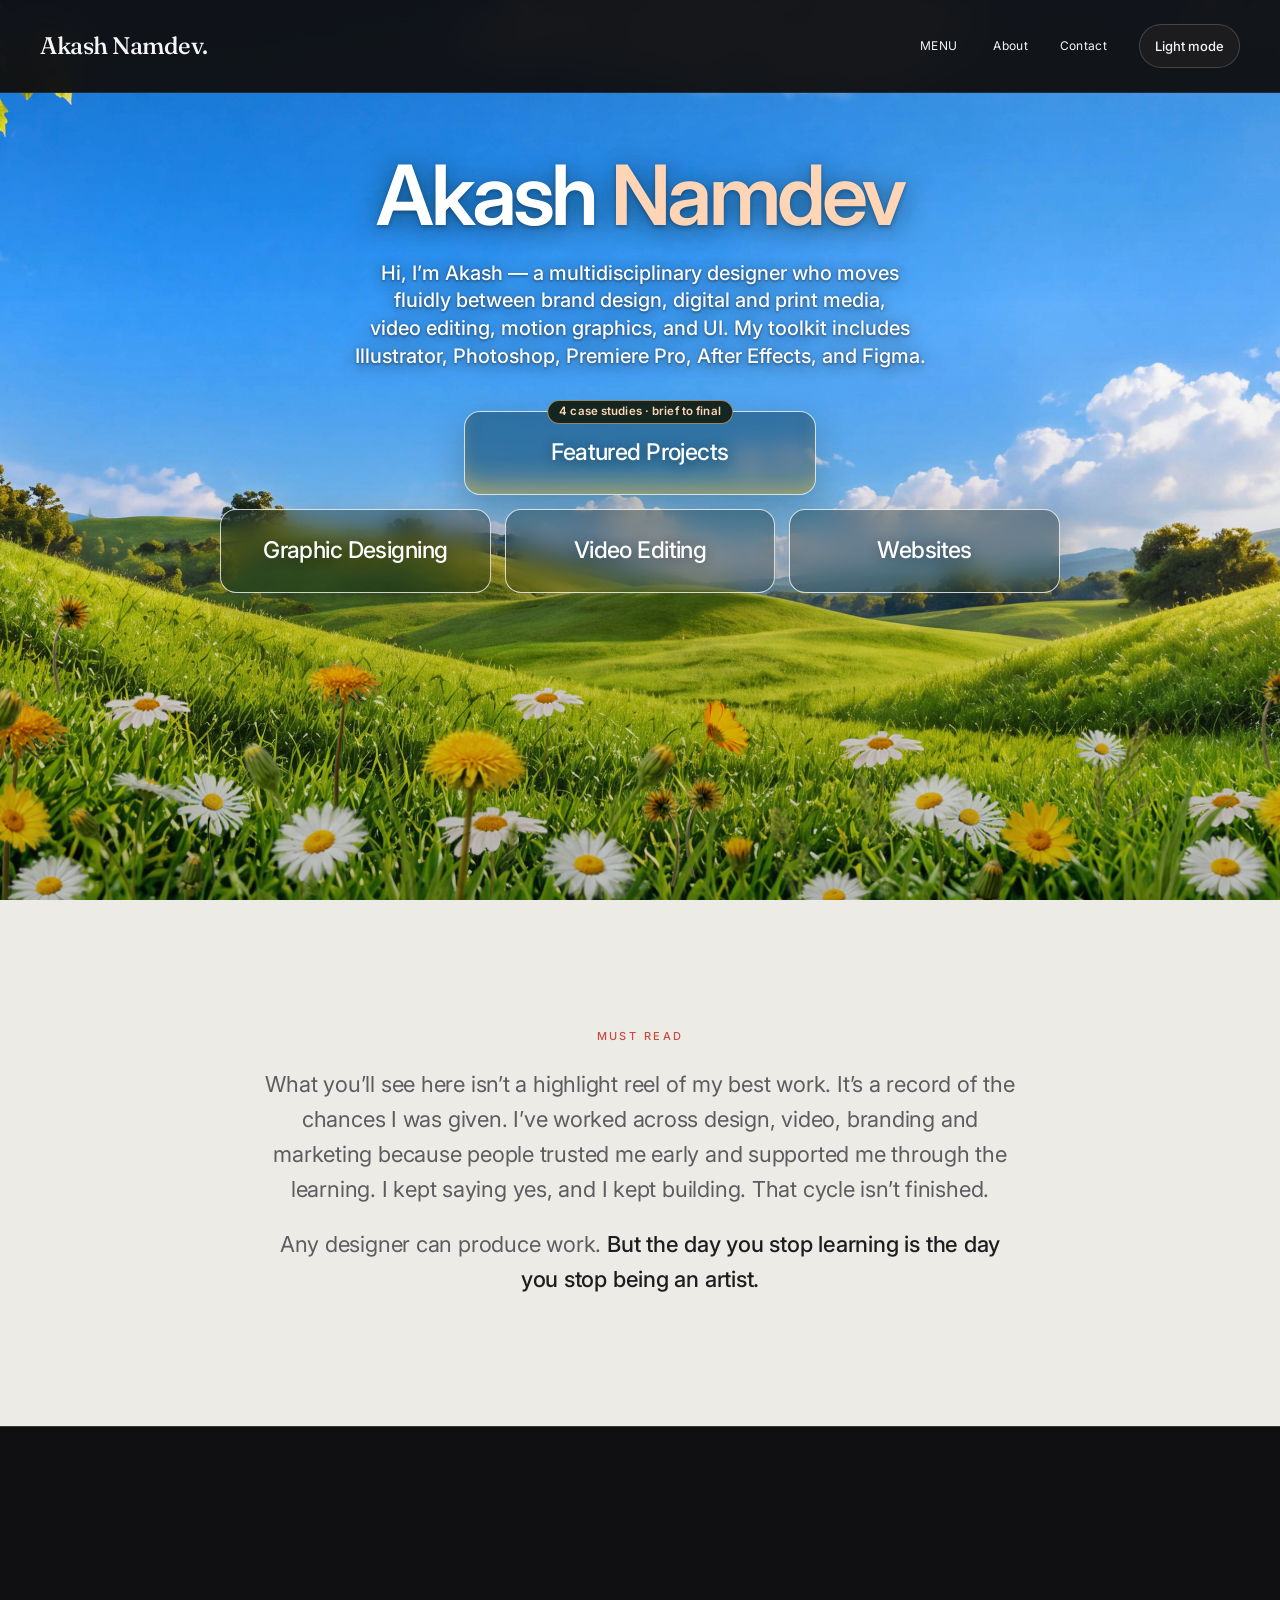
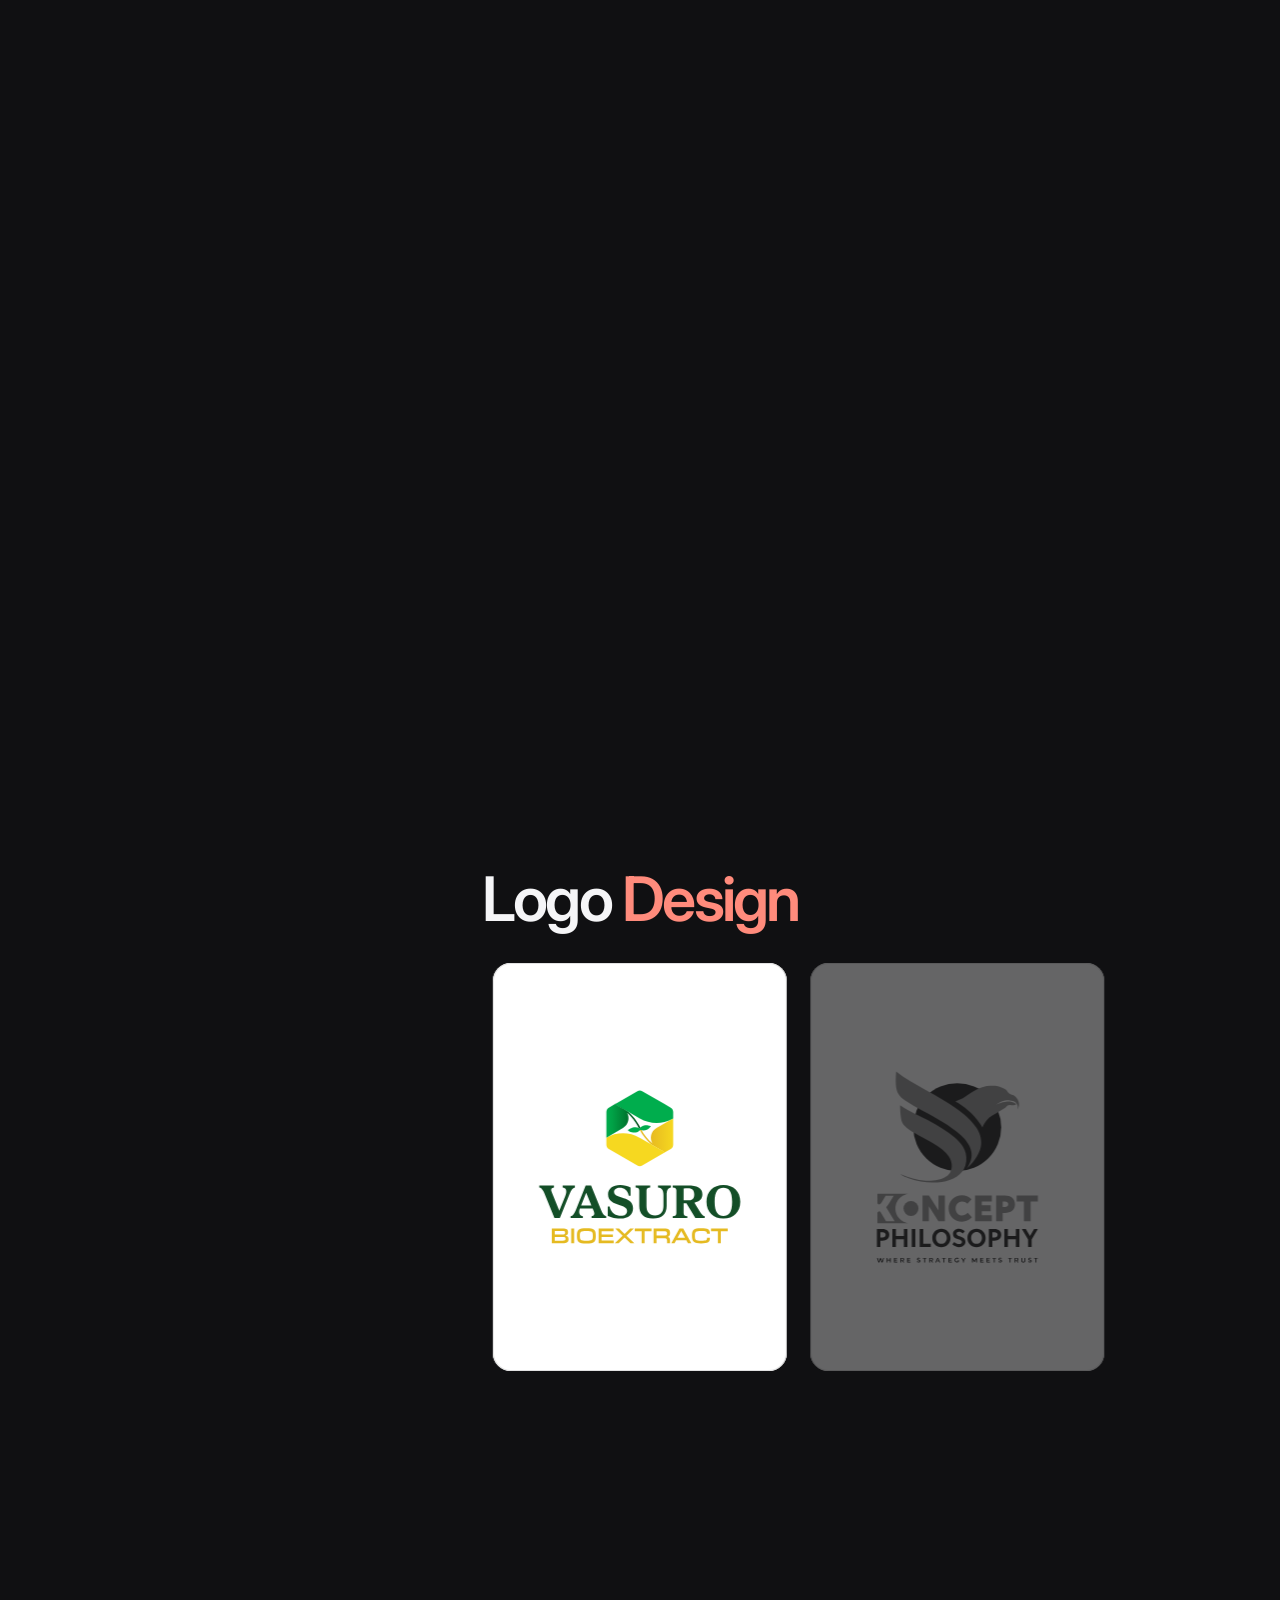
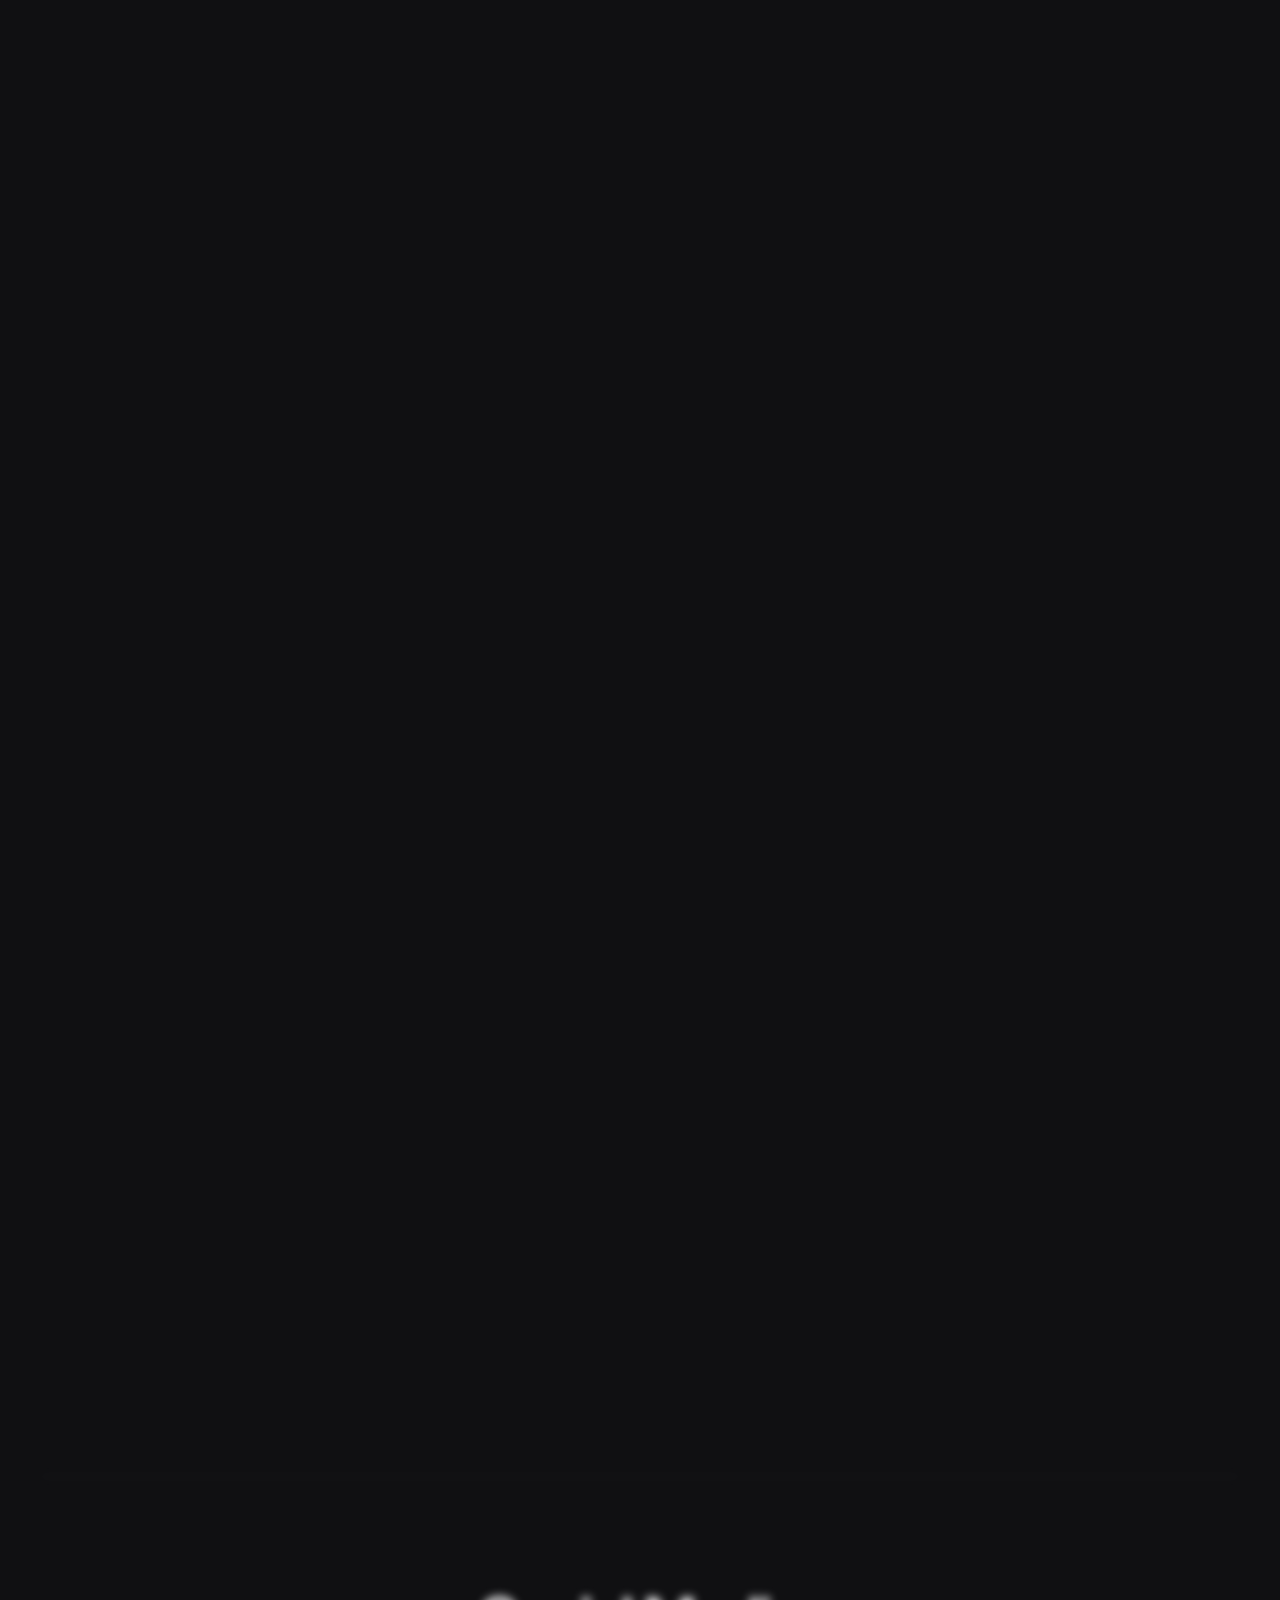
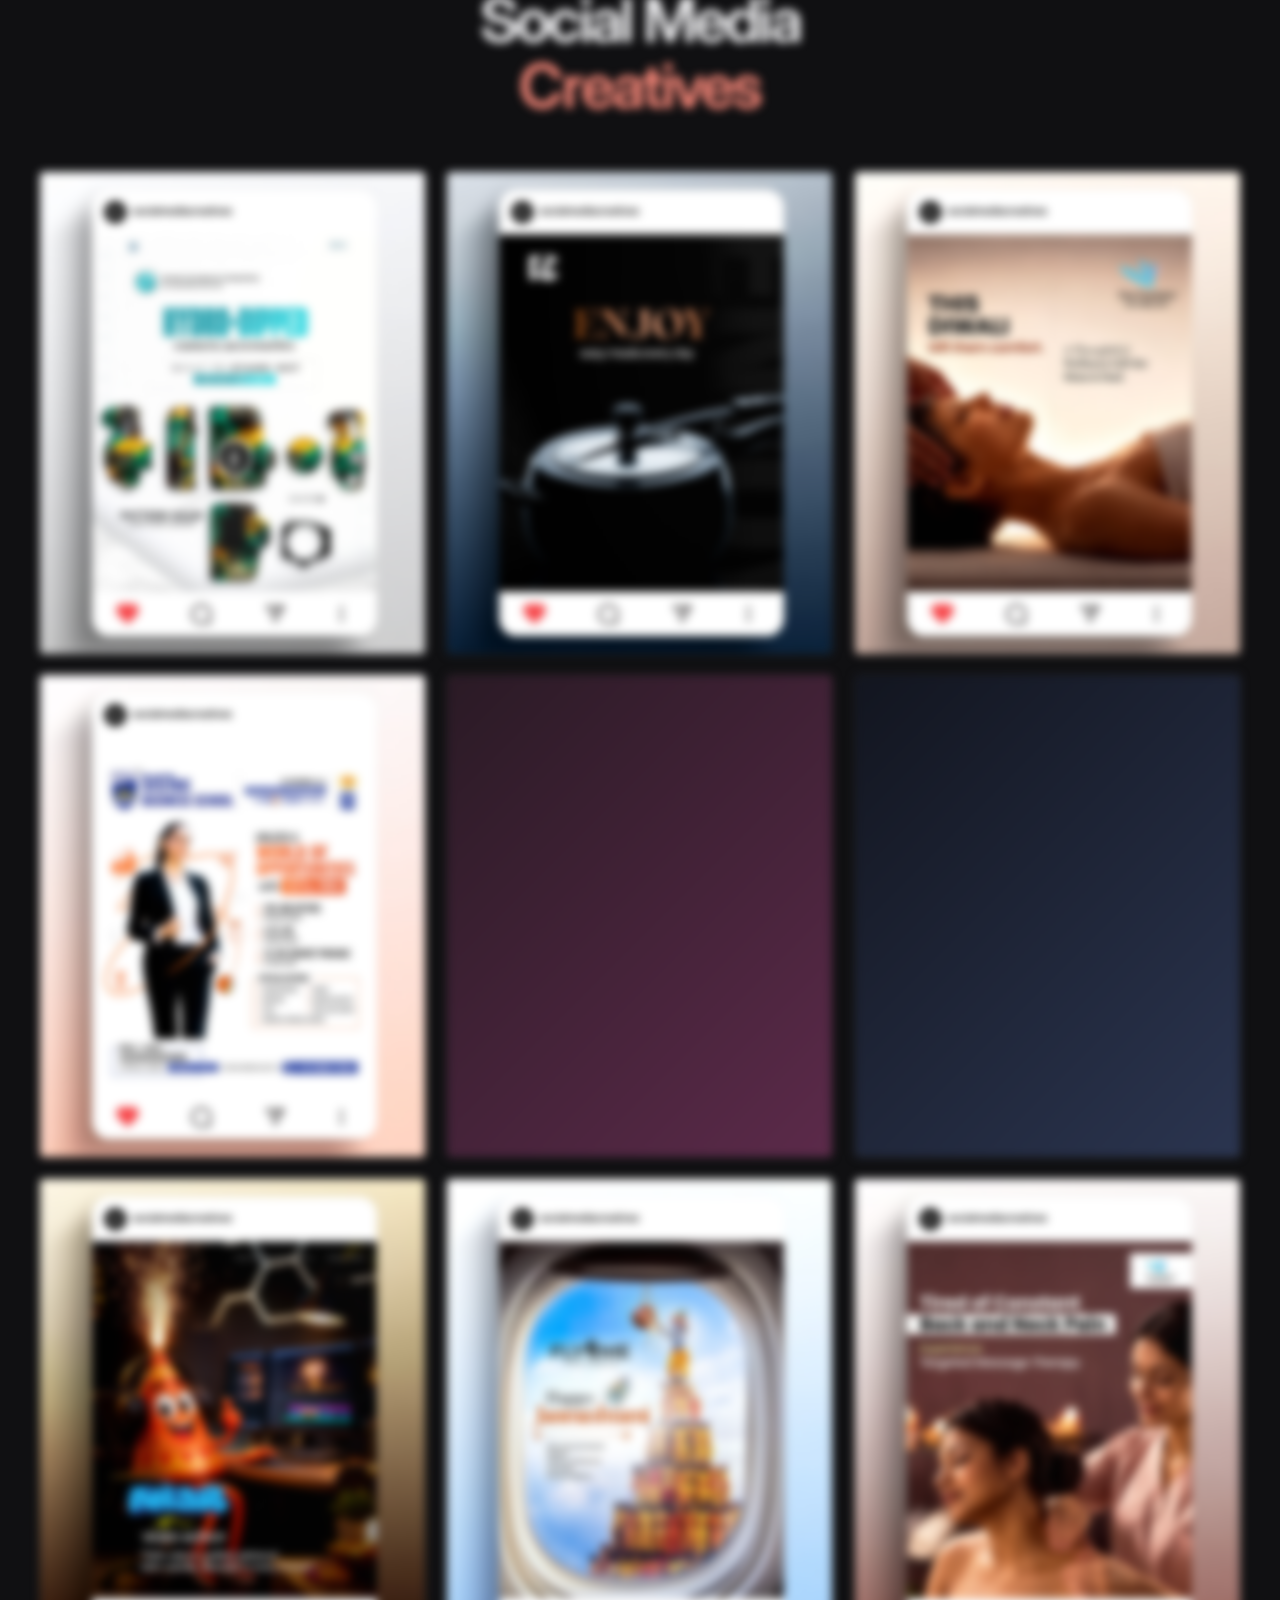
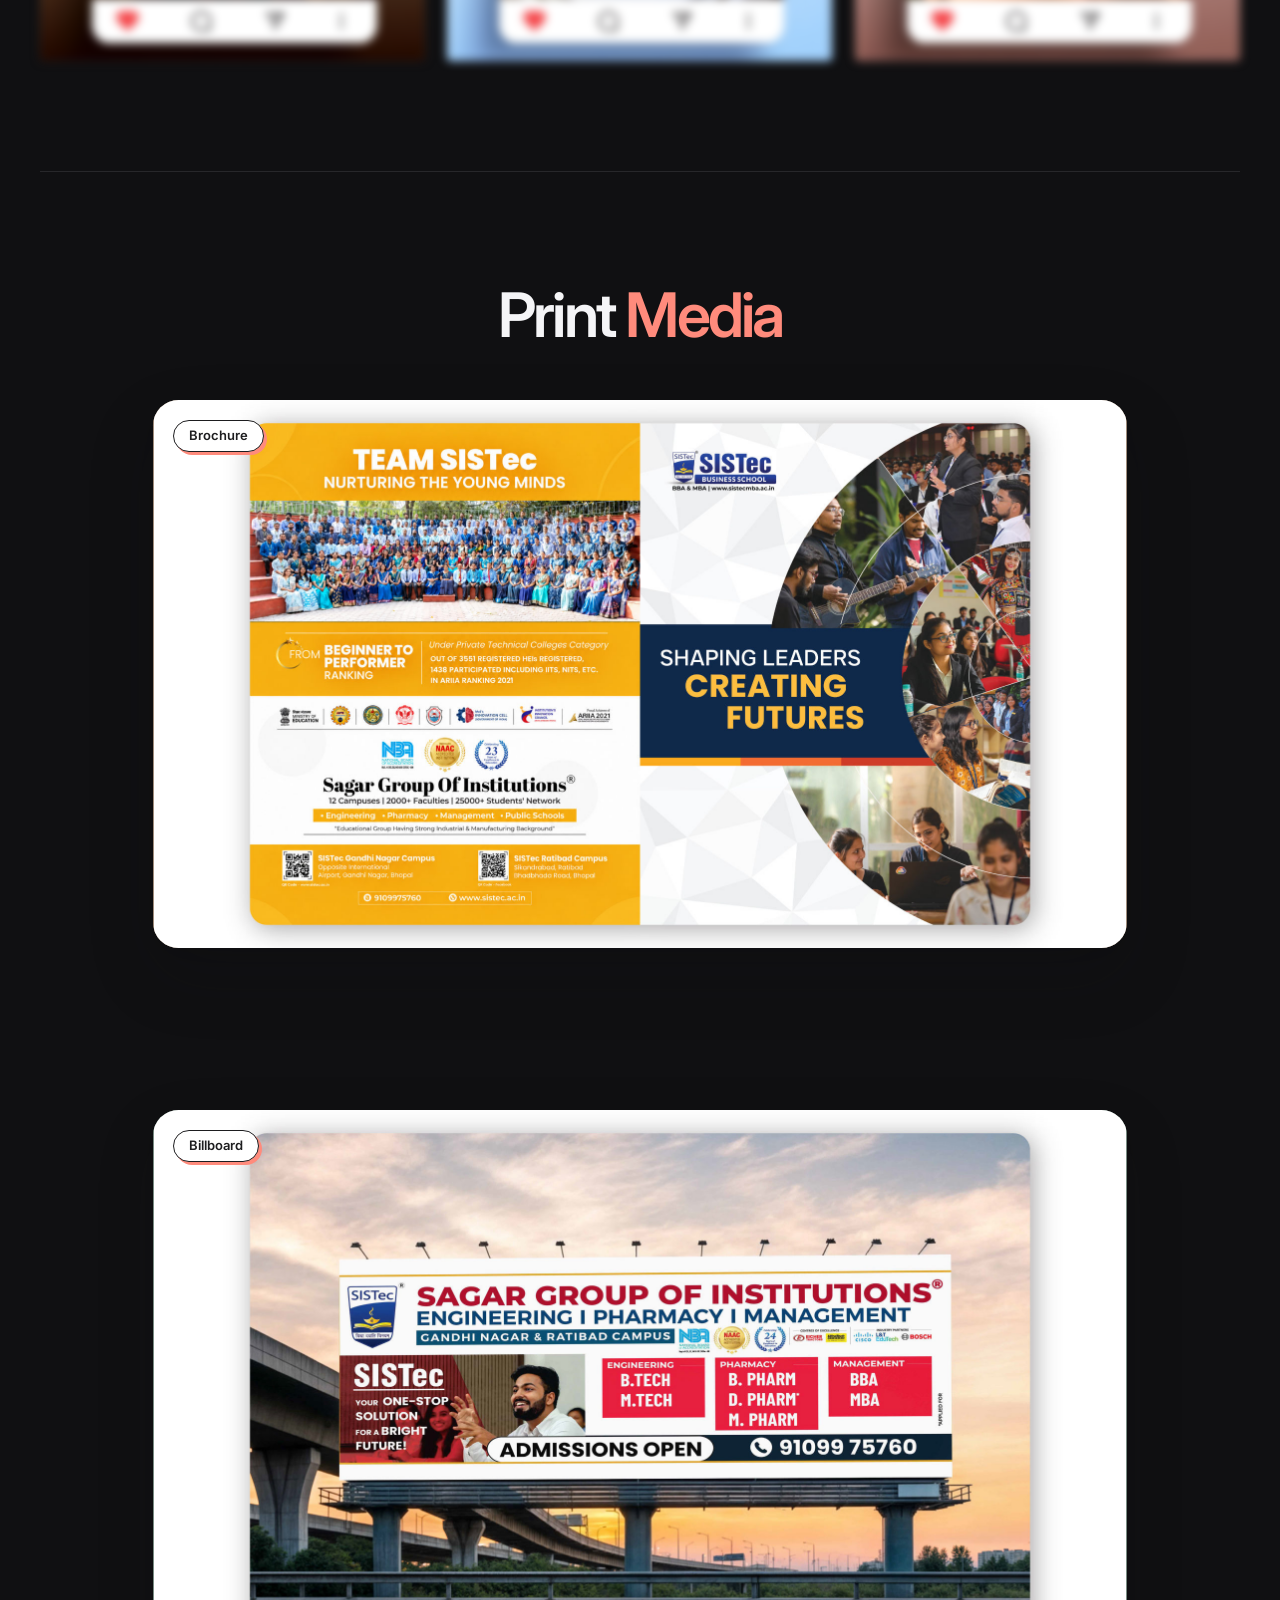
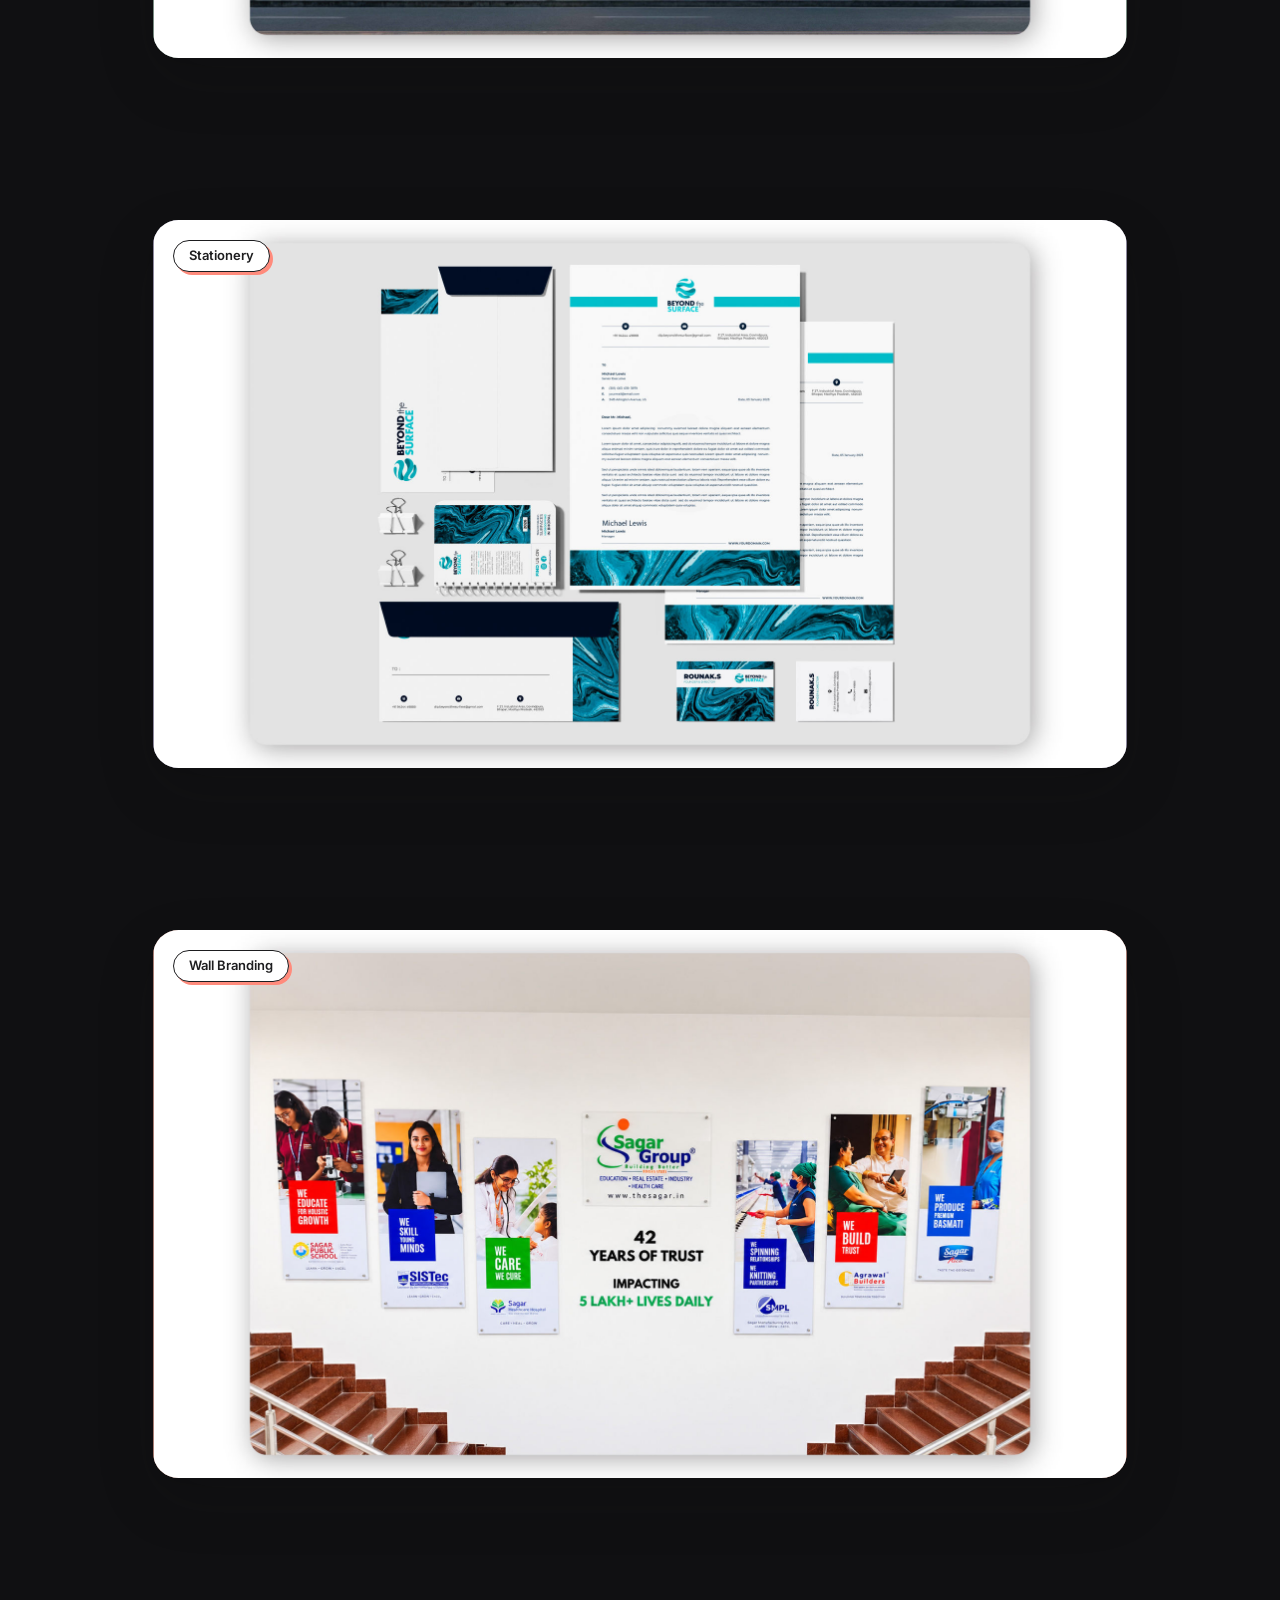
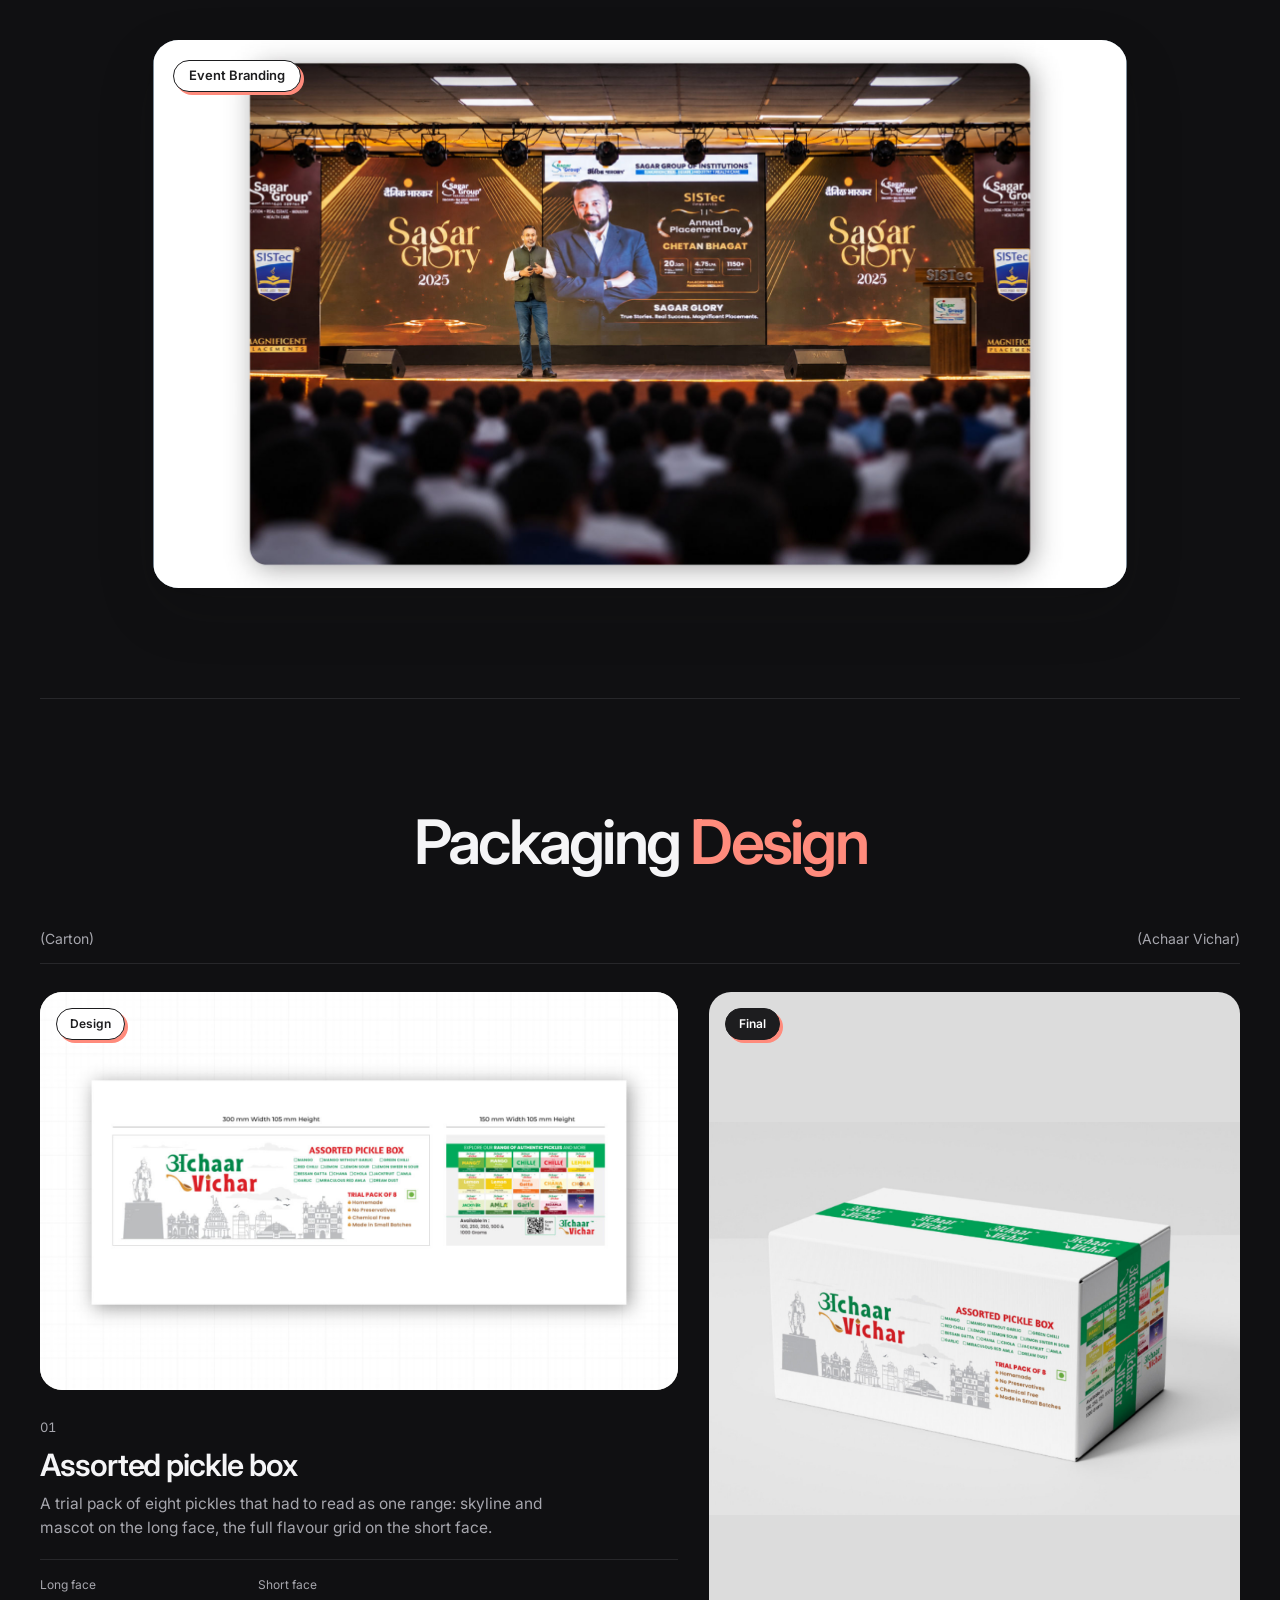
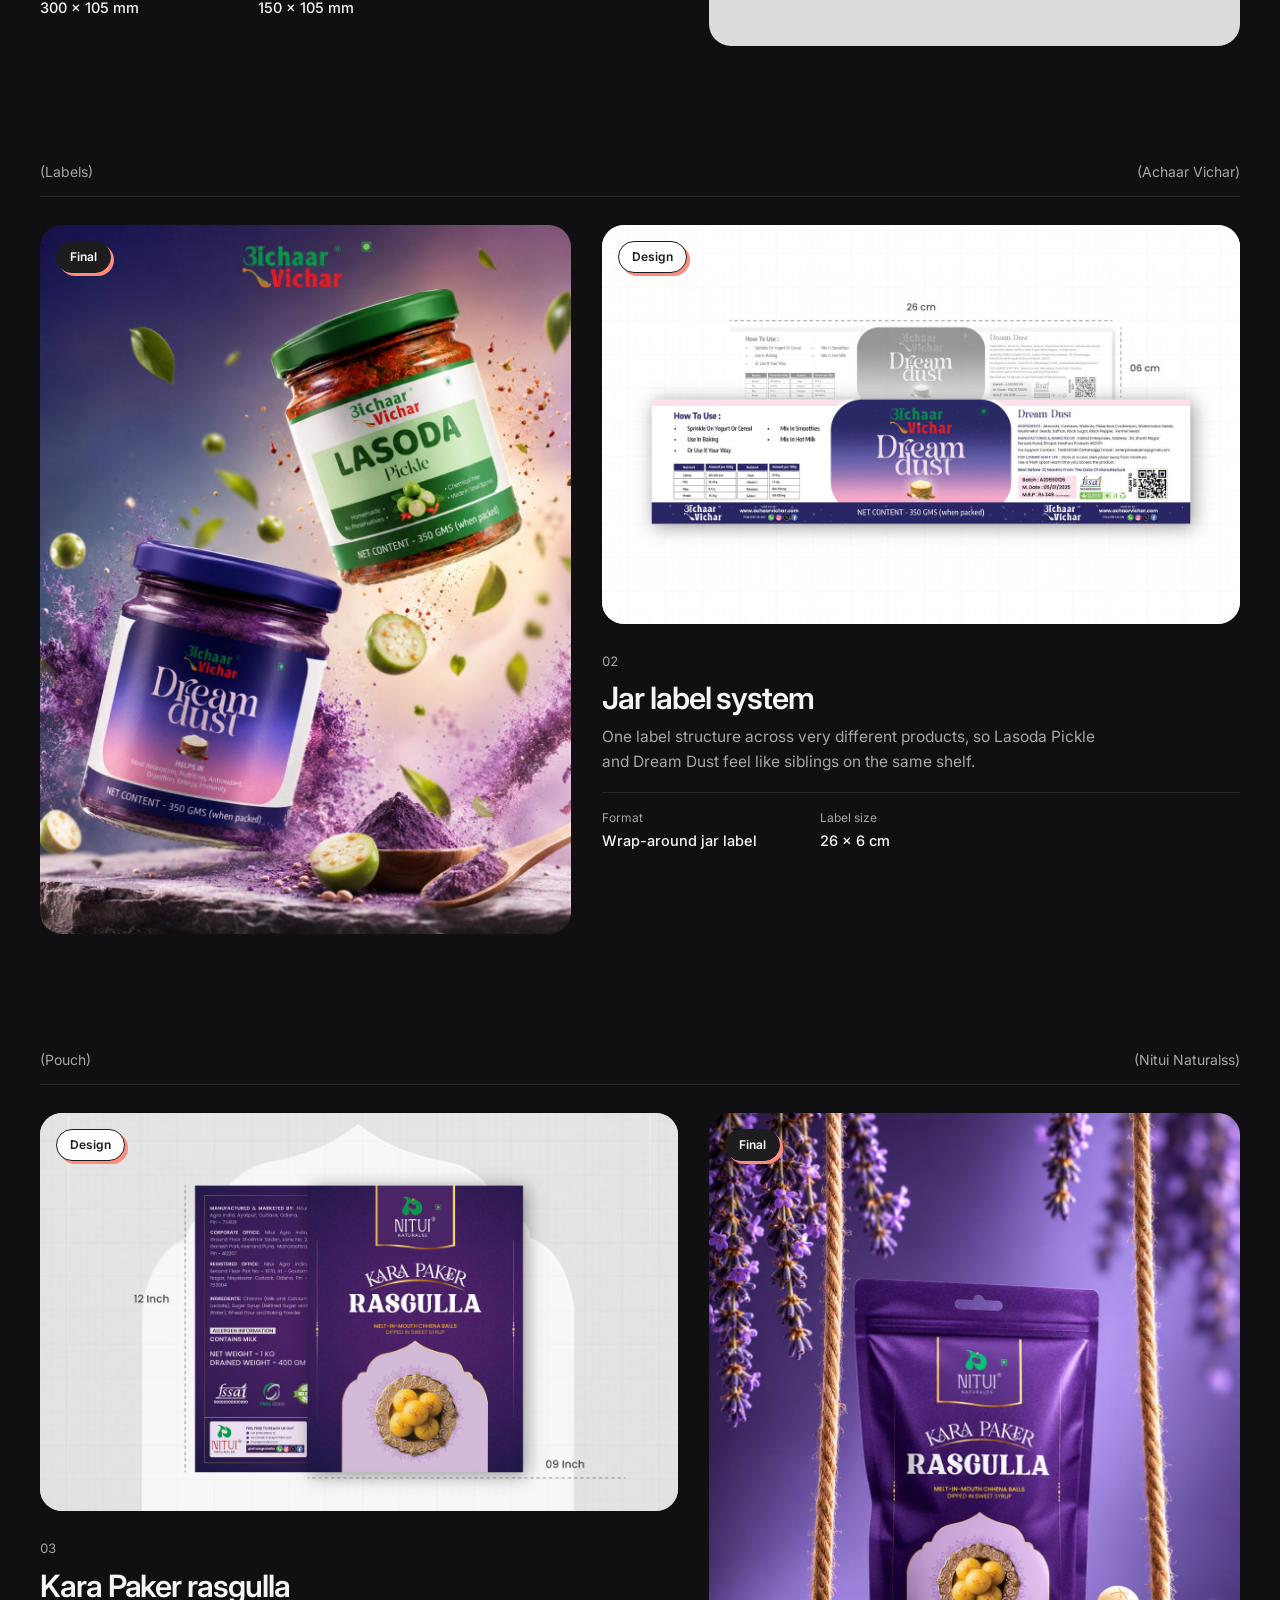
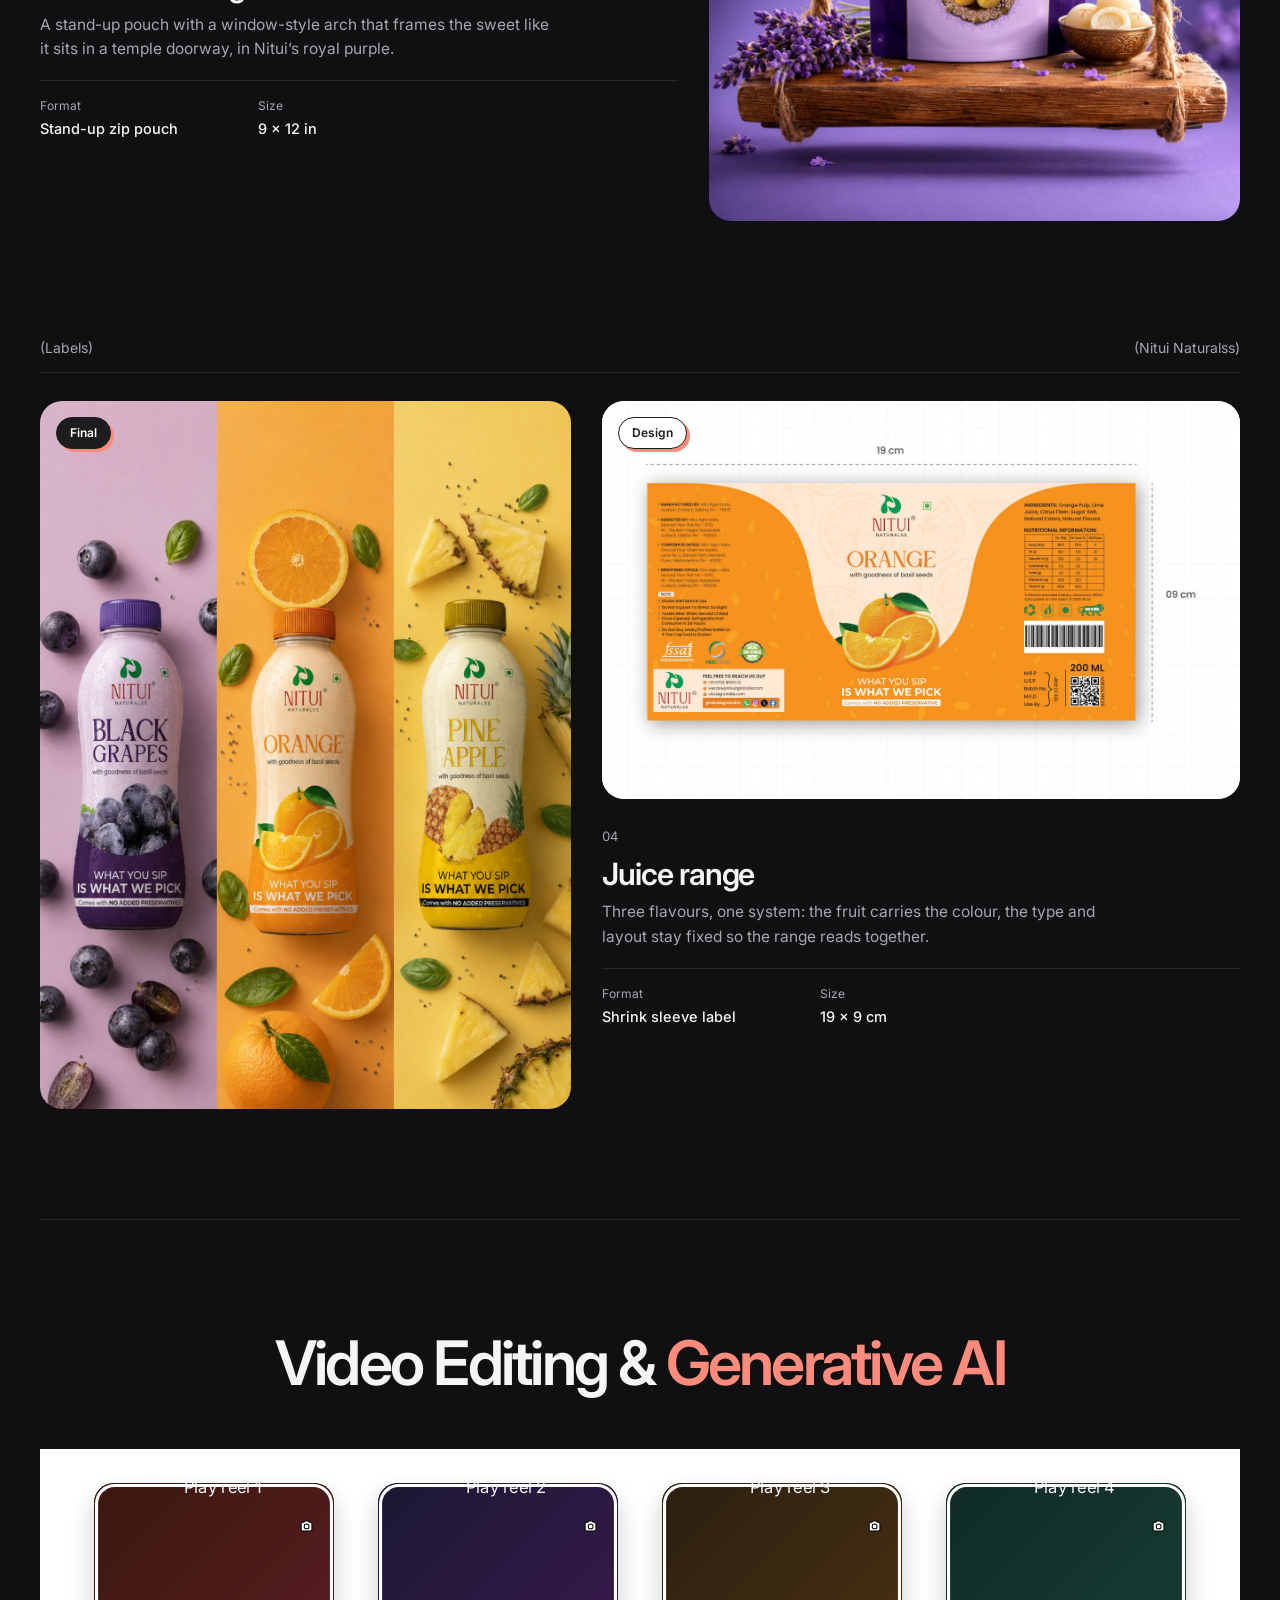
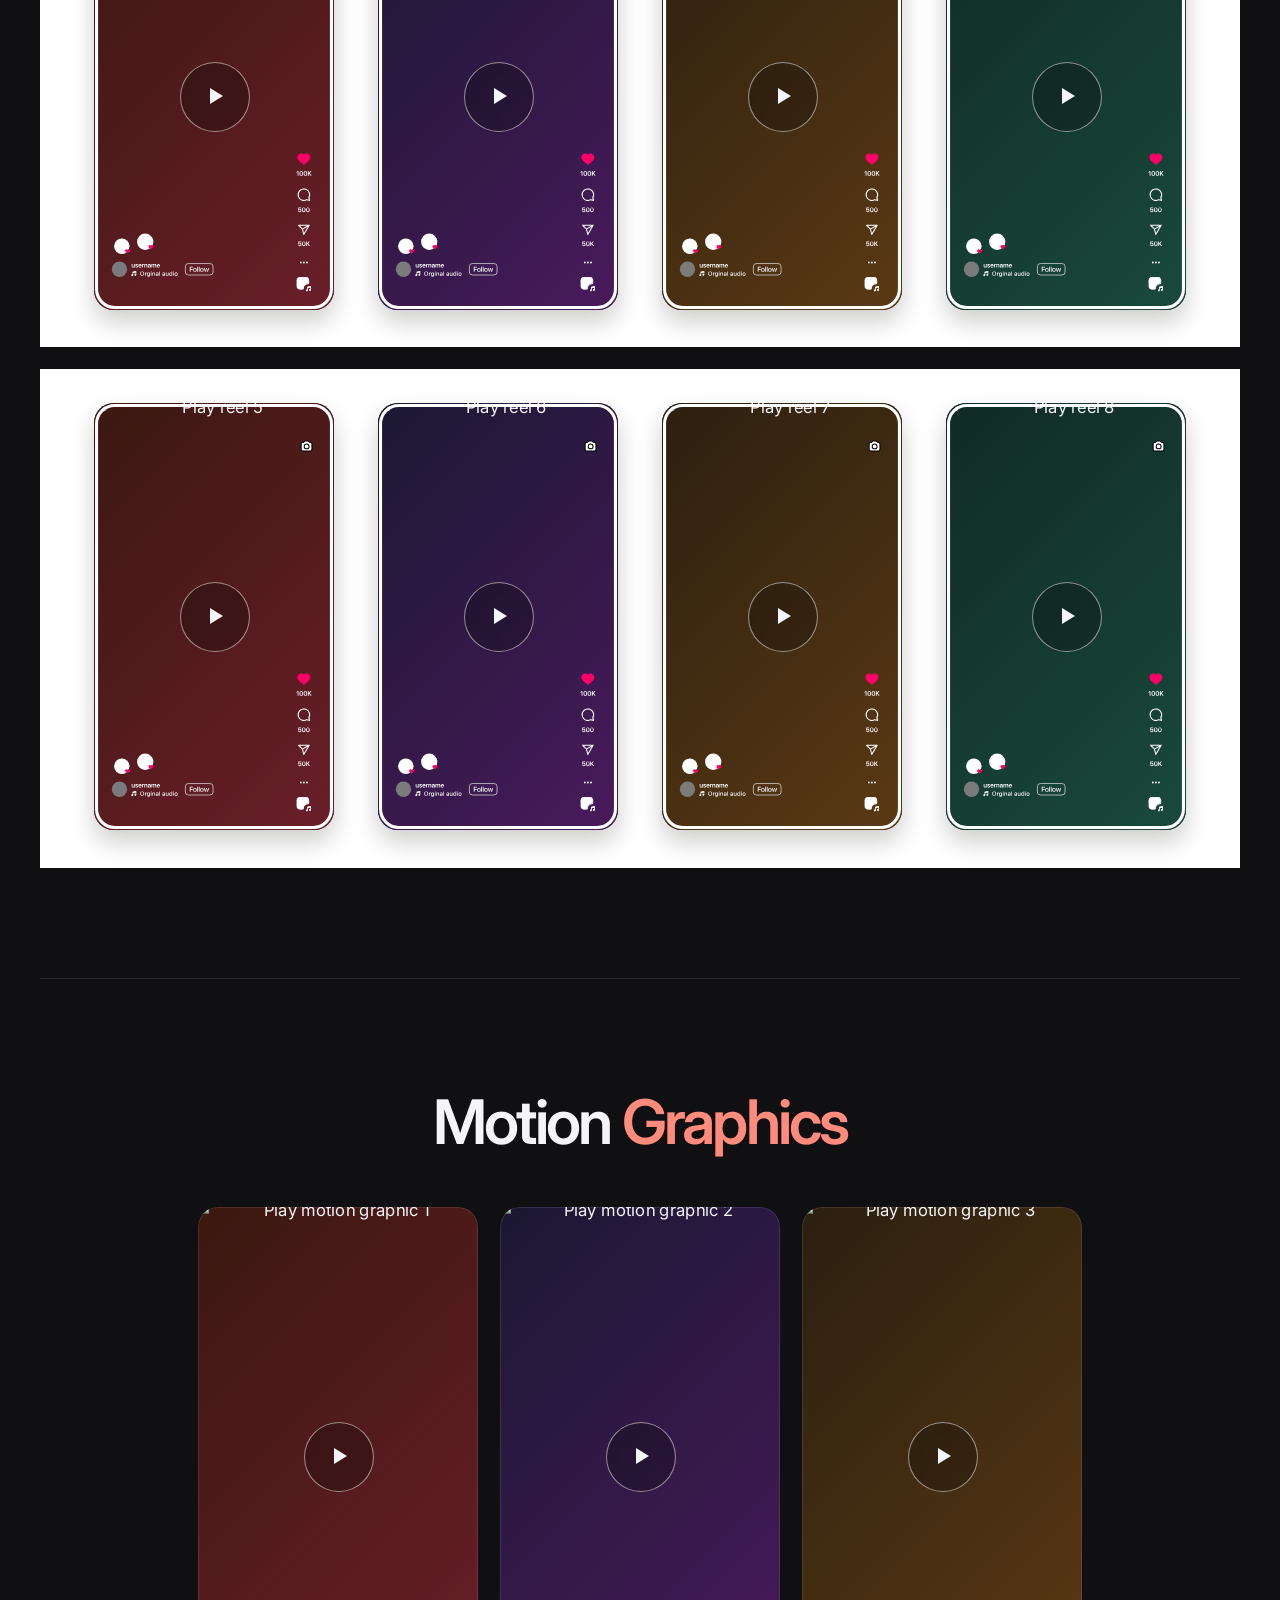
==== index.html @ faa5f07a "Redesign the About section with animated callouts and skill bars Co-Authored-By: Claude Opus 5.5 <no" ====
<!DOCTYPE html>
<html lang="en">
<head>
<meta charset="UTF-8">
<meta name="viewport" content="width=device-width, initial-scale=1.0">
<title>Akash Namdev — Independent Creative Practice</title>
<link rel="preconnect" href="https://fonts.googleapis.com">
<link rel="preconnect" href="https://fonts.gstatic.com" crossorigin>
<link href="https://fonts.googleapis.com/css2?family=Fraunces:opsz,wght@9..144,300..900&family=Inter:wght@300;400;500;600&display=swap" rel="stylesheet">
<link rel="stylesheet" href="meadow.css">
<style>
:root {
  --bg: #0a0908;
  --text: #f4f1ea;
  --text-dim: rgba(244, 241, 234, 0.6);
  --accent-orange: #ff6b35;
  --accent-pink: #d63384;
  --accent-purple: #4a1a5c;
  --border: rgba(244, 241, 234, 0.12);
  --hairline: rgba(244, 241, 234, 0.08);
}
* { margin: 0; padding: 0; box-sizing: border-box; }
html { scroll-behavior: smooth; -webkit-text-size-adjust: 100%; }
body {
  background: var(--bg);
  color: var(--text);
  font-family: 'Inter', sans-serif;
  overflow-x: hidden;
}
a { color: inherit; text-decoration: none; }
img { display: block; max-width: 100%; }

/* Nav */
nav {
  position: fixed;
  top: 0; left: 0; right: 0;
  display: flex;
  justify-content: space-between;
  align-items: center;
  padding: 24px 40px;
  z-index: 100;
  mix-blend-mode: difference;
}
nav .logo { font-family: 'Inter', sans-serif; font-size: 24px; font-weight: 500; letter-spacing: -0.02em; white-space: nowrap; }
/* once scrolling starts: drop the blend trick, pin everything to solid white
   on a dark scrim so the bar stays legible over any section */
nav.scrolled {
  mix-blend-mode: normal;
  color: #fff;
  background: rgba(10, 9, 8, 0.85);
  backdrop-filter: blur(14px);
  border-bottom: 1px solid var(--border);
  transition: background 0.35s ease;
}
nav .nav-right { display: flex; align-items: center; gap: 32px; }
nav ul { display: flex; gap: 32px; list-style: none; font-size: 13px; text-transform: uppercase; letter-spacing: 0.08em; }
nav ul li a { transition: opacity 0.3s; }
nav ul li a:hover { opacity: 0.5; }
.menu-toggle {
  font-family: 'Inter', sans-serif;
  font-size: 11px;
  letter-spacing: 0.15em;
  cursor: pointer;
  padding: 10px 4px;
  -webkit-tap-highlight-color: transparent;
}

/* ---- full-screen menu ---- */
.mobile-menu {
  position: fixed;
  inset: 0;
  z-index: 200;
  background: rgba(10, 9, 8, 0.97);
  backdrop-filter: blur(22px);
  display: flex;
  flex-direction: column;
  align-items: center;
  justify-content: center;
  gap: 4px;
  opacity: 0;
  pointer-events: none;
  transition: opacity 0.45s ease;
}
.mobile-menu.open { opacity: 1; pointer-events: auto; }
.mobile-menu a {
  font-family: 'Inter', sans-serif;
  font-style: italic;
  font-weight: 300;
  font-size: clamp(30px, 8.5vw, 48px);
  letter-spacing: -0.03em;
  line-height: 1.1;
  padding: 10px 24px;
  opacity: 0;
  transform: translateY(20px);
  transition: opacity 0.5s ease, transform 0.5s cubic-bezier(.2,.7,.2,1);
}
.mobile-menu.open a { opacity: 1; transform: none; }
.mobile-menu.open a:nth-child(1) { transition-delay: 0.08s; }
.mobile-menu.open a:nth-child(2) { transition-delay: 0.14s; }
.mobile-menu.open a:nth-child(3) { transition-delay: 0.20s; }
.mobile-menu.open a:nth-child(4) { transition-delay: 0.26s; }
.mobile-menu.open a:nth-child(5) { transition-delay: 0.32s; }
.mobile-menu.open a:nth-child(6) { transition-delay: 0.38s; }
.mm-close {
  position: absolute;
  top: 16px; right: 18px;
  font-family: 'Inter', sans-serif;
  font-size: 11px;
  letter-spacing: 0.15em;
  color: var(--text);
  background: none;
  border: none;
  padding: 14px;
  cursor: pointer;
  -webkit-tap-highlight-color: transparent;
}
.mm-foot {
  position: absolute;
  bottom: 28px;
  font-family: 'Inter', sans-serif;
  font-size: 10px;
  letter-spacing: 0.16em;
  color: var(--text-dim);
  text-transform: uppercase;
}
body.menu-open { overflow: hidden; }
/* lift the nav above the overlay so MENU/CLOSE stays tappable while open */
body.menu-open nav { z-index: 210; mix-blend-mode: normal; }

/* Marquee */
.marquee {
  width: 100%;
  overflow: hidden;
  white-space: nowrap;
  padding: 14px 0;
  font-family: 'Inter', sans-serif;
  font-size: 11px;
  letter-spacing: 0.08em;
  border-top: 1px solid var(--border);
  border-bottom: 1px solid var(--border);
}
.marquee-track {
  display: inline-block;
  animation: marquee 45s linear infinite;
}
.marquee-track span { margin-right: 60px; }
@keyframes marquee {
  from { transform: translateX(0); }
  to { transform: translateX(-50%); }
}

/* Hero */
.hero {
  position: relative;
  min-height: 100vh;
  display: flex;
  flex-direction: column;
  justify-content: space-between;
  padding-top: 80px;
  overflow: hidden;
  background: radial-gradient(ellipse 100% 80% at 50% 100%, var(--accent-orange) 0%, var(--accent-pink) 30%, var(--accent-purple) 60%, var(--bg) 95%);
}
.hero-content {
  flex: 1;
  display: flex;
  flex-direction: column;
  align-items: center;
  justify-content: center;
  text-align: center;
  padding: 40px 24px;
}
.hero-mark {
  font-family: 'Inter', sans-serif;
  font-size: clamp(72px, 13vw, 210px);
  font-weight: 300;
  line-height: 0.86;
  letter-spacing: -0.05em;
  font-style: italic;
}
.hero-mark span { display: block; }
.hero-tagline {
  margin-top: 48px;
  font-family: 'Inter', sans-serif;
  font-size: clamp(14px, 1.5vw, 20px);
  font-weight: 400;
  line-height: 1.55;
  max-width: 820px;
  letter-spacing: -0.01em;
  /* centred copy strands the last word of a paragraph on its own line at some
     widths. "pretty" is the one that targets orphans specifically — "balance"
     bails out on blocks this long and on any block containing a forced break */
  text-wrap: pretty;
}
.hero-tagline em {
  font-style: italic;
  background: linear-gradient(90deg, #fff, #ffd9b8);
  -webkit-background-clip: text;
  background-clip: text;
  -webkit-text-fill-color: transparent;
}
.scroll-indicator {
  display: flex;
  flex-direction: column;
  align-items: center;
  gap: 10px;
  padding: 24px 0;
  font-family: 'Inter', sans-serif;
  font-size: 10px;
  letter-spacing: 0.25em;
  opacity: 0.75;
}
.scroll-indicator svg { width: 14px; height: 14px; animation: bob 2s ease-in-out infinite; }
@keyframes bob { 0%,100% { transform: translateY(0); } 50% { transform: translateY(6px); } }

/* Section base */
section { padding: 120px 40px; }
.container { max-width: 1400px; margin: 0 auto; }
.section-label {
  font-family: 'Inter', sans-serif;
  font-size: 11px;
  letter-spacing: 0.25em;
  text-transform: uppercase;
  opacity: 0.5;
  margin-bottom: 32px;
  display: block;
}
.h-display {
  font-family: 'Inter', sans-serif;
  font-size: clamp(48px, 7vw, 110px);
  font-weight: 300;
  line-height: 0.92;
  letter-spacing: -0.035em;
  font-style: italic;
}

/* ============ EVENT SLIDER ============ */
.events { border-top: 1px solid var(--border); }
.ev-head {
  display: grid;
  grid-template-columns: 1.1fr 1fr;
  gap: 100px;
  align-items: end;
  margin-bottom: 56px;
}
.ev-sub { font-size: 16px; line-height: 1.65; color: var(--text-dim); max-width: 460px; }
/* heading with no subtext beside it — the two-column split and the deep gap
   below both existed to make room for that paragraph. Let the content that
   follows set its own top spacing instead. */
.ev-head:has(> :only-child) { grid-template-columns: 1fr; margin-bottom: 0; }

.slider { position: relative; }
.slider-stage {
  position: relative;
  overflow: hidden;
  border-radius: 6px;
  background: #100e0c;
  box-shadow: inset 0 0 0 1px var(--hairline);
  cursor: grab;
  touch-action: pan-y;   /* horizontal swipes drive the slider, vertical still scrolls */
}
.slider-stage.dragging { cursor: grabbing; }
.slider-track {
  display: flex;
  will-change: transform;
  transition: transform 0.85s cubic-bezier(.16,.84,.24,1);
}
.slide {
  position: relative;
  flex: 0 0 100%;
  aspect-ratio: 16/9;
  overflow: hidden;
}
.slide-media {
  position: absolute;
  inset: 0;
  width: 100%; height: 100%;
  object-fit: cover;
  transform: scale(1.04);
  transition: transform 1.2s cubic-bezier(.2,.7,.2,1);
}
.slide.is-active .slide-media { transform: scale(1); }
.slide-media[data-ph]::after {
  content: attr(data-ph);
  position: absolute;
  inset: 0;
  display: flex;
  align-items: center;
  justify-content: center;
  font-family: 'Inter', sans-serif;
  font-size: 12px;
  letter-spacing: 0.2em;
  text-transform: uppercase;
  color: rgba(244,241,234,0.35);
}
.slide:nth-child(6n+1) .slide-media { background: linear-gradient(135deg,#3a1810,#6b1e2a); }
.slide:nth-child(6n+2) .slide-media { background: linear-gradient(135deg,#1a1832,#4a1a5c); }
.slide:nth-child(6n+3) .slide-media { background: linear-gradient(135deg,#2a1f10,#5c3a14); }
.slide:nth-child(6n+4) .slide-media { background: linear-gradient(135deg,#102a25,#1a4a3c); }
.slide:nth-child(6n+5) .slide-media { background: linear-gradient(135deg,#2a1a25,#5c2a4a); }
.slide:nth-child(6n+6) .slide-media { background: linear-gradient(135deg,#12151f,#2b3550); }

.slide-caption {
  position: absolute;
  inset: 0;
  padding: 44px;
  display: flex;
  flex-direction: column;
  justify-content: flex-end;
  background: linear-gradient(180deg, rgba(0,0,0,0.25) 0%, transparent 35%, rgba(0,0,0,0.82) 100%);
  pointer-events: none;
}
.slide-kicker {
  font-family: 'Inter', sans-serif;
  font-size: 10px;
  letter-spacing: 0.22em;
  text-transform: uppercase;
  opacity: 0.7;
  margin-bottom: 14px;
}
.slide-caption h3 {
  font-family: 'Inter', sans-serif;
  font-style: italic;
  font-weight: 300;
  font-size: clamp(17px, 2vw, 28px);
  line-height: 1.1;
  letter-spacing: -0.025em;
}
.slide-caption p {
  margin-top: 12px;
  font-family: 'Inter', sans-serif;
  font-size: 11px;
  letter-spacing: 0.12em;
  color: rgba(244,241,234,0.72);
}

.sl-btn {
  position: absolute;
  top: 50%;
  transform: translateY(-50%);
  width: 56px; height: 56px;
  border-radius: 50%;
  border: 1px solid rgba(244,241,234,0.35);
  background: rgba(10,9,8,0.3);
  backdrop-filter: blur(10px);
  color: var(--text);
  display: flex;
  align-items: center;
  justify-content: center;
  cursor: pointer;
  z-index: 3;
  transition: background 0.3s, border-color 0.3s, opacity 0.3s;
}
.sl-btn:hover { background: var(--text); color: var(--bg); border-color: var(--text); }
.sl-btn svg { width: 18px; height: 18px; }
.sl-prev { left: 26px; }
.sl-next { right: 26px; }

.slider-foot {
  margin-top: 26px;
  display: grid;
  grid-template-columns: auto 1fr auto;
  gap: 28px;
  align-items: center;
}
.sl-count { font-family: 'Inter', sans-serif; font-size: 11px; letter-spacing: 0.16em; color: var(--text-dim); }
.sl-count b { color: var(--text); font-weight: 500; }
.sl-progress { height: 1px; background: var(--border); position: relative; overflow: hidden; }
.sl-progress i { position: absolute; inset: 0 auto 0 0; width: 0%; background: var(--accent-orange); }
.sl-dots { display: flex; gap: 10px; }
.sl-dot {
  width: 26px; height: 2px;
  background: var(--border);
  border: none;
  padding: 0;
  cursor: pointer;
  transition: background 0.3s, width 0.3s;
}
.sl-dot.on { background: var(--text); width: 42px; }

/* ============ SHOWCASE — SCROLLING FEED + BROCHURE ============ */
.showcase { border-top: 1px solid var(--border); }
/* the reel wants the full width of the band, so the two panels stack rather
   than sitting side by side */
.show-row {
  --showcase-h: clamp(400px, 42vw, 620px);
  display: flex;
  flex-direction: column;
  gap: 64px;
  align-items: center;
  margin-top: 56px;
}
.show-panel { display: flex; flex-direction: column; gap: 18px; }
.reel-panel { width: 100%; }
.show-cap { display: flex; justify-content: space-between; align-items: baseline; gap: 16px; }
.show-cap b { font-family: 'Inter', sans-serif; font-weight: 400; font-size: 17px; letter-spacing: -0.01em; }
.show-cap span {
  font-family: 'Inter', sans-serif;
  font-size: 10px;
  letter-spacing: 0.14em;
  text-transform: uppercase;
  color: var(--text-dim);
  white-space: nowrap;
}
/* swap the hint to match the input the device actually has — as a live media
   query, so hybrids and rotations re-evaluate instead of being fixed at load */
.on-hover, .on-touch { font-style: normal; }
.on-touch { display: none; }
@media (hover: none) {
  .on-hover { display: none; }
  .on-touch { display: inline; }
}

/* ---- creative reel: cards fanned in 3D, drifting sideways ----
   The rotation each card gets is decided by where it sits in the band, not by
   which card it is, so the arc stays put while the cards travel through it.
   That positional maths lives in JS; this only sets the stage.            */
.reel {
  position: relative;
  overflow: hidden;
  perspective: 1150px;
  margin: 0 -40px;
  /* the band clips, so the padding has to clear everything the centre creative
     grows by: 18px of plate above the card, the 16px lift, what scale(1.02)
     adds, and below that the reach of the glow */
  padding: 56px 0 68px;
}
/* the arc carries cards past the edges of the band — fade them out rather than
   letting them pop off a hard boundary */
.reel::before, .reel::after {
  content: '';
  position: absolute;
  top: 0; bottom: 0;
  width: 14%;
  z-index: 3;
  pointer-events: none;
}
.reel::before { left: 0; background: linear-gradient(90deg, var(--bg) 12%, transparent); }
.reel::after { right: 0; background: linear-gradient(270deg, var(--bg) 12%, transparent); }
.feed-track {
  display: flex;
  gap: 22px;
  transform-style: preserve-3d;
  will-change: transform;
}
/* no overflow:hidden and no background here — the glass plate below sits behind
   the creative and has to be able to extend past its edges, which a clipping
   parent or an opaque background would kill. The image carries the radius. */
.feed-item {
  position: relative;
  flex: none;
  width: clamp(158px, 22vw, 330px);
  aspect-ratio: 4 / 5;
  border-radius: 14px;
  box-shadow: 0 26px 50px rgba(0, 0, 0, 0.55);
  backface-visibility: hidden;
}
/* the plate itself: always in the markup, but only the creative holding the
   middle of the band shows it. --glass is written per frame by the reel. */
.feed-item::before {
  content: '';
  position: absolute;
  inset: -18px -16px -22px;
  z-index: 0;
  border-radius: 28px;
  background: rgba(244, 241, 234, 0.06);
  backdrop-filter: blur(16px) saturate(160%);
  -webkit-backdrop-filter: blur(16px) saturate(160%);
  box-shadow:
    inset 0 1px 0 rgba(255, 255, 255, 0.26),
    inset 0 0 0 1px rgba(255, 255, 255, 0.11),
    0 26px 56px rgba(0, 0, 0, 0.5),
    /* glow under the plate — a neutral lift then a warm bloom from the theme.
       Both are offset down and pulled in by a negative spread so they stay
       beneath the plate rather than haloing it. */
    0 18px 44px -12px rgba(255, 255, 255, 0.16),
    0 26px 64px -20px rgba(255, 122, 74, 0.30);
  opacity: var(--glass, 0);
  pointer-events: none;
}
.feed-item .frame-media { z-index: 1; border-radius: 14px; }
.feed-item:nth-child(4n+1) .frame-media { background: linear-gradient(135deg,#3a1810,#6b1e2a); }
.feed-item:nth-child(4n+2) .frame-media { background: linear-gradient(135deg,#1a1832,#4a1a5c); }
.feed-item:nth-child(4n+3) .frame-media { background: linear-gradient(135deg,#2a1f10,#5c3a14); }
.feed-item:nth-child(4n+4) .frame-media { background: linear-gradient(135deg,#102a25,#1a4a3c); }

/* ---- brochure flipbook ---- */
.book-wrap {
  position: relative;
  height: var(--showcase-h);
  aspect-ratio: 1.414 / 1;
  flex: none;
  perspective: 2400px;
  touch-action: pan-y;   /* swipe left/right to turn pages */
}
.book-spread { position: absolute; inset: 0; transform-style: preserve-3d; }
.book-page {
  position: absolute;
  top: 0; left: 50%;
  width: 50%; height: 100%;
  transform-origin: left center;
  transform-style: preserve-3d;
  transition: transform 0.95s cubic-bezier(.35,.05,.2,1);
  will-change: transform;   /* keep the 4 leaves promoted — promoting at
                               animation start caused a visible first-frame hitch */
}
.book-page.flipped { transform: rotateY(-180deg); }
/* fast riffle back to the cover — snappier curve, several leaves in flight */
.book-spread.rewinding .book-page {
  transition-duration: 0.34s;
  transition-timing-function: cubic-bezier(.4, 0, .55, 1);
}

/* ---- realistic single-page turn ----
   Three phases: slow lift, fast fall through vertical, soft settle.
   Transform + opacity ONLY — a filter/box-shadow here would flatten
   preserve-3d (backface flicker) and repaint every frame (jank). */
/* linear timing + dense keyframes: CSS easing restarts at every keyframe
   boundary, which read as the page hesitating mid-turn. With linear timing
   the velocity curve lives entirely in the keyframe spacing — one
   continuous accelerate-then-cushion sweep, no hitches. */
.book-page.anim-fwd {
  animation: pageTurnFwd 0.95s linear both;
  transition: none;
}
.book-page.anim-back {
  animation: pageTurnBack 0.9s linear both;
  transition: none;
}
@keyframes pageTurnFwd {
  0%   { transform: rotateY(0deg); }
  8%   { transform: rotateY(-9deg); }
  16%  { transform: rotateY(-24deg); }
  24%  { transform: rotateY(-44deg); }
  32%  { transform: rotateY(-68deg); }
  40%  { transform: rotateY(-93deg); }
  48%  { transform: rotateY(-117deg); }
  56%  { transform: rotateY(-138deg); }
  64%  { transform: rotateY(-154deg); }
  72%  { transform: rotateY(-165deg); }
  80%  { transform: rotateY(-172deg); }
  88%  { transform: rotateY(-176deg); }
  100% { transform: rotateY(-180deg); }
}
@keyframes pageTurnBack {
  0%   { transform: rotateY(-180deg); }
  8%   { transform: rotateY(-171deg); }
  16%  { transform: rotateY(-156deg); }
  24%  { transform: rotateY(-136deg); }
  32%  { transform: rotateY(-112deg); }
  40%  { transform: rotateY(-87deg); }
  48%  { transform: rotateY(-63deg); }
  56%  { transform: rotateY(-42deg); }
  64%  { transform: rotateY(-26deg); }
  72%  { transform: rotateY(-15deg); }
  80%  { transform: rotateY(-8deg); }
  88%  { transform: rotateY(-4deg); }
  100% { transform: rotateY(0deg); }
}
/* paper shading while the page moves: the moving face darkens as it tilts
   away and a soft sheen crosses it near vertical — both pure opacity */
.page-face::after {
  content: '';
  position: absolute;
  inset: 0;
  z-index: 3;
  pointer-events: none;
  background: linear-gradient(100deg, rgba(0,0,0,0.16) 12%, transparent 38%, rgba(255,255,255,0.22) 52%, rgba(0,0,0,0.2) 78%);
  opacity: 0;
}
.anim-fwd .page-front::after,
.anim-fwd .page-back::after  { animation: pageSheen 0.95s ease-in-out both; }
.anim-back .page-front::after,
.anim-back .page-back::after { animation: pageSheen 0.9s ease-in-out both; }
@keyframes pageSheen {
  0%, 18% { opacity: 0; }
  50%     { opacity: 1; }
  82%, 100% { opacity: 0; }
}
/* riffle stays crisp — no lift, no sheen */
.rewinding .book-page { animation: none !important; }
.rewinding .page-face::after { animation: none !important; opacity: 0 !important; }
.page-face {
  position: absolute;
  inset: 0;
  overflow: hidden;
  background: #131110;
  backface-visibility: hidden;
  -webkit-backface-visibility: hidden;
  box-shadow: inset 0 0 0 1px rgba(244,241,234,0.1);
}
.page-front { border-radius: 0 4px 4px 0; }
.page-back { transform: rotateY(180deg); border-radius: 4px 0 0 4px; }
/* inner shadow along the spine edge of each face */
.page-face::before {
  content: '';
  position: absolute;
  top: 0; bottom: 0;
  width: 22px;
  z-index: 2;
  pointer-events: none;
}
.page-front::before { left: 0; background: linear-gradient(to left, transparent, rgba(0,0,0,0.22)); }
.page-back::before { right: 0; background: linear-gradient(to right, transparent, rgba(0,0,0,0.22)); }
.book-page:nth-child(4n+1) .frame-media { background: linear-gradient(135deg,#1c1a17,#2e2a24); }
.book-page:nth-child(4n+2) .frame-media { background: linear-gradient(135deg,#191b20,#2a2f38); }
.book-page:nth-child(4n+3) .frame-media { background: linear-gradient(135deg,#1f1a18,#332723); }
.book-page:nth-child(4n+4) .frame-media { background: linear-gradient(135deg,#181d1b,#26332e); }

.book-foot {
  display: flex;
  align-items: center;
  gap: 14px;
  justify-content: flex-end;
}
.bk-btn {
  width: 40px; height: 40px;
  border-radius: 50%;
  border: 1px solid rgba(244,241,234,0.28);
  background: transparent;
  color: var(--text);
  display: flex;
  align-items: center;
  justify-content: center;
  cursor: pointer;
  transition: background 0.3s, color 0.3s, opacity 0.3s;
}
.bk-btn:hover:not(:disabled) { background: var(--text); color: var(--bg); }
.bk-btn:disabled { opacity: 0.25; }
.bk-btn svg { width: 15px; height: 15px; }
.bk-count {
  font-family: 'Inter', sans-serif;
  font-size: 11px;
  letter-spacing: 0.16em;
  color: var(--text-dim);
  margin-right: auto;
}
.bk-count b { color: var(--text); font-weight: 500; }

/* Capabilities */
.cap-section { border-top: 1px solid var(--border); }
.cap-grid {
  position: relative;
  display: grid;
  grid-template-columns: repeat(4, 1fr);
  gap: 18px;
  margin-top: 34px;
}
/* frosted glass needs something behind it to refract — over flat near-black the
   blur has nothing to work with. This soft wash sits under the panels and is
   what the glass actually picks up. */
.cap-grid::before {
  content: '';
  position: absolute;
  inset: -14% -4%;
  z-index: -1;
  background:
    radial-gradient(40% 70% at 20% 45%, rgba(255, 107, 53, 0.20), transparent 70%),
    radial-gradient(40% 70% at 52% 58%, rgba(214, 51, 132, 0.18), transparent 70%),
    radial-gradient(40% 70% at 84% 45%, rgba(74, 26, 92, 0.32), transparent 70%);
  filter: blur(34px);
  pointer-events: none;
}
.cap-card {
  position: relative;
  isolation: isolate;          /* keeps the fill above the glass, under the text */
  overflow: hidden;
  border-radius: 24px;
  padding: 30px 30px 26px;
  display: flex;
  flex-direction: column;
  background: rgba(244, 241, 234, 0.05);
  backdrop-filter: blur(22px) saturate(165%);
  -webkit-backdrop-filter: blur(22px) saturate(165%);
  /* the two insets are the glass: a bright catch along the top edge and a
     hairline rim all the way round. The outer shadow lifts it off the page. */
  box-shadow:
    inset 0 1px 0 rgba(255, 255, 255, 0.22),
    inset 0 0 0 1px rgba(255, 255, 255, 0.09),
    0 20px 44px rgba(0, 0, 0, 0.45);
  transition: transform 0.45s cubic-bezier(.2,.7,.2,1), box-shadow 0.45s;
}
/* specular sheen raking across the top-left, the way light sits on real glass */
.cap-card::before {
  content: '';
  position: absolute;
  inset: 0;
  z-index: 1;
  border-radius: inherit;
  background: linear-gradient(148deg, rgba(255, 255, 255, 0.15), rgba(255, 255, 255, 0) 44%);
  pointer-events: none;
}
.cap-card:hover {
  transform: translateY(-4px);
  box-shadow:
    inset 0 1px 0 rgba(255, 255, 255, 0.3),
    inset 0 0 0 1px rgba(255, 255, 255, 0.14),
    0 26px 54px rgba(0, 0, 0, 0.5);
}
/* the level itself — grows from the left edge, with a brighter meniscus at the
   leading edge so it reads as liquid sitting in the panel rather than a bar */
.cap-fill {
  position: absolute;
  left: 0; top: 0; bottom: 0;
  width: 0;
  z-index: 0;
  border-radius: inherit;
  background:
    /* light source in the top-left corner, as in the reference */
    radial-gradient(130% 150% at 6% 0%, rgba(255, 170, 120, 0.5), transparent 58%),
    /* the hero's own orange → pink → purple run, read left to right */
    linear-gradient(100deg,
      var(--accent-orange) 0%,
      #ec4a63 30%,
      var(--accent-pink) 58%,
      #8e2a63 82%,
      var(--accent-purple) 100%);
  /* the dissolve into the dark panel is a mask, not a gradient stop — a stop
     would leave a hard edge wherever the fill happens to end */
  -webkit-mask-image: linear-gradient(90deg, #000 0%, #000 60%, transparent 100%);
  mask-image: linear-gradient(90deg, #000 0%, #000 60%, transparent 100%);
  transition: width 1.6s cubic-bezier(.22,.9,.24,1);
}
.cap-card.filled .cap-fill { width: calc(var(--pct) * 1%); }
/* :not(.cap-fill) matters — a bare `.cap-card > *` has the same specificity as
   .cap-fill and, coming later, would reset it to position: relative, dropping
   it back into flow as a flex item */
.cap-card > :not(.cap-fill) { position: relative; z-index: 2; }
.cap-card h3 { font-family: 'Inter', sans-serif; font-size: 32px; font-weight: 400; letter-spacing: -0.02em; }
.cap-num {
  font-family: 'Inter', sans-serif;
  font-size: 11px;
  opacity: 0.4;
  display: block;
  margin-bottom: 12px;
  letter-spacing: 0.15em;
}
@media (prefers-reduced-motion: reduce) {
  .cap-fill { transition: none; }
}
/* tool strip — one row under the whole capabilities grid */
.cap-tools {
  margin-top: 52px;
  padding-top: 32px;
  border-top: 1px solid var(--border);
  text-align: center;
}
.cap-tools-label {
  display: block;
  font-family: 'Inter', sans-serif;
  font-size: 9.5px;
  letter-spacing: 0.2em;
  text-transform: uppercase;
  color: var(--text-dim);
  margin-bottom: 20px;
}
/* 66.666% lines the last icon up with the right edge of the middle card */
.tool-row {
  display: grid;
  grid-template-columns: repeat(6, 1fr);
  gap: 18px;
  width: 80%;
  max-width: 820px;
  margin: 0 auto;
}
/* Built to the supplied reference: a light face sitting on a coloured base that
   is offset downwards so only a lip of it shows. Every number here is taken
   from that SVG — a 183.01 x 120.06 tile, 32.94 corner radius, and the base
   dropped 6.48 below the face. --tone carries each product's colour. */
.tool-slot {
  position: relative;
  aspect-ratio: 183.01 / 126.54;   /* the tile, plus the lip below it */
}
/* both layers state their radius as width% / height% rather than a flat
   percentage — on a box this shape a single value gives elliptical corners,
   and the reference's are circular */
.tool-slot::before,
.tool-slot .frame-media {
  height: 94.88%;                  /* 120.06 of the 126.54 total */
  border-radius: 18% / 27.44%;
}
.tool-slot::before {
  content: '';
  position: absolute;
  left: 0; right: 0; bottom: 0;
  z-index: 0;
  /* the ramp runs the whole height of the base as it does in the reference, so
     the sliver left visible is the saturated end of it */
  background: linear-gradient(to top, rgb(var(--tone)) 0%, #300 26%);
}
.tool-slot .frame-media {
  top: 0; bottom: auto;
  z-index: 1;
  object-fit: contain;
  padding: 11%;
  /* the reference face is #f7f7f7, but its icon is a transparent PNG. Ours are
     JPGs carrying a pure-white background, which showed as a square against the
     off-white. Matching the face to the icons is invisible next to the
     reference and removes the seam; swap these for transparent PNGs and
     #f7f7f7 can come back. */
  background: #fff;
  /* the face casting onto the lip is what reads as depth between the two */
  box-shadow: 0 3px 7px rgba(0, 0, 0, 0.3);
  transition: transform 0.32s cubic-bezier(.2,.7,.2,1);
}
/* hover lifts the face off the base, showing more of the colour underneath */
.tool-slot:hover .frame-media { transform: translateY(-3px); }
.tool-slot .frame-media[data-ph]::after { color: rgba(10, 9, 8, 0.35); }

/* ============ WORK — CATEGORY CHAPTERS ============ */
.work { border-top: 1px solid var(--border); padding-bottom: 60px; }
.work-intro { display: grid; grid-template-columns: 1.1fr 1fr; gap: 100px; align-items: end; margin-bottom: 56px; }
.work-intro p { font-size: 16px; line-height: 1.65; color: var(--text-dim); max-width: 460px; }

.cat-rail {
  position: sticky;
  top: 84px;            /* clear the fixed nav so chips never sit under it */
  z-index: 60;
  -webkit-overflow-scrolling: touch;
  margin: 0 -40px 96px;
  padding: 16px 40px;
  background: rgba(10, 9, 8, 0.82);
  backdrop-filter: blur(14px);
  border-top: 1px solid var(--border);
  border-bottom: 1px solid var(--border);
  overflow-x: auto;
  scrollbar-width: none;
}
.cat-rail::-webkit-scrollbar { display: none; }
.cat-rail-inner { display: flex; gap: 8px; max-width: 1400px; margin: 0 auto; width: max-content; }
.cat-chip {
  font-family: 'Inter', sans-serif;
  font-size: 10.5px;
  letter-spacing: 0.14em;
  text-transform: uppercase;
  white-space: nowrap;
  padding: 9px 16px;
  border: 1px solid var(--border);
  border-radius: 100px;
  color: var(--text-dim);
  transition: color 0.3s, border-color 0.3s, background 0.3s;
}
.cat-chip:hover { color: var(--text); border-color: rgba(244,241,234,0.4); }
.cat-chip.on { color: var(--bg); background: var(--text); border-color: var(--text); }

.chapter { scroll-margin-top: 150px; padding-top: 40px; padding-bottom: 110px; }
.chapter + .chapter { border-top: 1px solid var(--hairline); padding-top: 110px; }
.chapter-head {
  display: grid;
  grid-template-columns: 1.15fr 1fr;
  gap: 80px;
  align-items: end;
  margin-bottom: 52px;
}
.chapter-index {
  font-family: 'Inter', sans-serif;
  font-size: 11px;
  letter-spacing: 0.24em;
  color: var(--accent-orange);
  display: flex;
  align-items: center;
  gap: 14px;
  margin-bottom: 22px;
}
.chapter-index::after { content: ''; flex: 1; height: 1px; background: var(--hairline); max-width: 120px; }
.chapter-title {
  font-family: 'Inter', sans-serif;
  font-style: italic;
  font-weight: 300;
  font-size: clamp(38px, 5.2vw, 82px);
  line-height: 0.95;
  letter-spacing: -0.035em;
}
.chapter-aside { padding-bottom: 8px; }
.chapter-aside p { font-size: 15.5px; line-height: 1.7; color: var(--text-dim); }
.chapter-tags { display: flex; flex-wrap: wrap; gap: 8px; margin-top: 22px; }
.chapter-tags span {
  font-family: 'Inter', sans-serif;
  font-size: 9.5px;
  letter-spacing: 0.14em;
  text-transform: uppercase;
  padding: 6px 12px;
  border: 1px solid var(--border);
  border-radius: 100px;
  color: var(--text-dim);
}

/* Galleries */
.gal { display: grid; gap: 22px; }
.gal-4 { grid-template-columns: repeat(4, 1fr); }
.gal-3 { grid-template-columns: repeat(3, 1fr); }
.gal-2 { grid-template-columns: repeat(2, 1fr); }
.gal-1 { grid-template-columns: 1fr; }
.gal-feature { grid-template-columns: repeat(3, 1fr); }
.gal-feature > .frame:first-child { grid-column: span 2; grid-row: span 2; display: flex; flex-direction: column; }
.gal-feature > .frame:first-child .frame-box { flex: 1; aspect-ratio: auto; }
.span-2 { grid-column: span 2; }
/* wide slot — spans 3 columns, height stretches to match the square tile beside it.
   `.frame.span-3` so it outranks the later `.frame { display: block }` rule. */
.frame.span-3 { grid-column: span 3; display: flex; flex-direction: column; }
.frame.span-3 .frame-box { flex: 1; }

.frame { display: block; position: relative; }
.frame-box {
  position: relative;
  overflow: hidden;
  border-radius: 4px;
  background: #100e0c;
}
.frame-box::after {
  content: '';
  position: absolute;
  inset: 0;
  border-radius: inherit;
  box-shadow: inset 0 0 0 1px var(--hairline);
  pointer-events: none;
  z-index: 2;
}
.r-1x1 { aspect-ratio: 1/1; }
.r-4x5 { aspect-ratio: 4/5; }
.r-3x4 { aspect-ratio: 3/4; }
.r-4x3 { aspect-ratio: 4/3; }
.r-16x9 { aspect-ratio: 16/9; }
.r-21x9 { aspect-ratio: 21/9; }
.r-3x2 { aspect-ratio: 3/2; }
.r-9x16 { aspect-ratio: 9/16; }
/* vertical cuts get a capped, centred grid — three 9:16 tiles stretched across
   the full width would each stand about 800px tall */
.gal-vert { grid-template-columns: repeat(3, minmax(0, 280px)); justify-content: center; }
.gal + .gal { margin-top: 22px; }

/* Video Editing reels only — the supplied 9:16 SVG sits above the media
   without taking input. */
#video-editing .video-reels {
  grid-template-columns: repeat(4, minmax(0, 240px));
  justify-content: center;
  gap: 44px;
  padding: 34px 40px 38px;
  background: #fff;
}
#video-editing .video-reels .frame-box {
  border-radius: 8.333333% / 4.6875%;
  background: #0d0d0d;
  box-shadow: 0 12px 24px rgba(10, 8, 6, 0.20);
  transition: box-shadow 280ms cubic-bezier(.2, .7, .2, 1);
}
#video-editing .video-reels .frame-box::after { box-shadow: none; }
#video-editing .video-reels .frame-media,
#motion-graphics .motion-reels .frame-media {
  z-index: 1;
  border-radius: 28px;
  transform: scale(1.04);
}
#video-editing .video-reels .frame-runtime { display: none; }
#video-editing .video-reels .reel-frame-overlay {
  position: absolute;
  inset: 0;
  z-index: 5;
  display: block;
  width: 100%;
  height: 100%;
  object-fit: contain;
  border-radius: inherit;
  pointer-events: none;
  user-select: none;
}
#video-editing .video-reels .reel-empty-surface {
  position: absolute;
  inset: 0;
  z-index: 0;
  border-radius: 20px;
  background: linear-gradient(145deg, #171513, #0d0c0b 58%, #151311);
}
#video-editing .video-reels .reel-empty { cursor: default; }
#video-editing .video-reels > .frame {
  transition: transform 280ms cubic-bezier(.2, .7, .2, 1);
}
#video-editing .video-reels .frame:hover .frame-media { transform: scale(1.04); }
#video-editing .video-reels .frame-cap b { color: #171513; }
#video-editing .video-reels .frame-cap span { color: rgba(23, 21, 19, 0.62); }

/* Motion Graphics runs three vertical reels, centred. */
#motion-graphics .motion-reels {
  grid-template-columns: repeat(3, minmax(0, 280px));
  justify-content: center;
}
#motion-graphics .motion-reels .frame-box { border-radius: 20px; }
#motion-graphics .motion-empty-surface {
  position: absolute;
  inset: 0;
  border-radius: 20px;
  background: linear-gradient(145deg, #171513, #0d0c0b 58%, #151311);
}
#motion-graphics .motion-empty { cursor: default; }

/* YouTube tiles are plain blocks, not links, so nothing can send a visitor to
   YouTube; they still take a click, a tap or Enter/Space from the keyboard */
.frame[data-youtube] { cursor: pointer; }
.frame[data-youtube]:focus-visible { outline: 2px solid var(--accent-orange); outline-offset: 4px; }

@media (hover: hover) {
  #video-editing .video-reels > .frame.is-play:hover { transform: translateY(-5px); }
  #video-editing .video-reels > .frame.is-play:hover .frame-box {
    box-shadow: 0 18px 32px rgba(10, 8, 6, 0.30);
  }
}

.frame-media {
  position: absolute;
  inset: 0;
  width: 100%; height: 100%;
  object-fit: cover;
  transition: transform 0.9s cubic-bezier(.2,.7,.2,1), filter 0.6s;
}
.frame:hover .frame-media { transform: scale(1.055); }
.frame-media[data-ph]::after {
  content: attr(data-ph);
  position: absolute;
  inset: 0;
  display: flex;
  align-items: center;
  justify-content: center;
  text-align: center;
  padding: 12px;
  font-family: 'Inter', sans-serif;
  font-size: 10px;
  letter-spacing: 0.18em;
  text-transform: uppercase;
  color: rgba(244,241,234,0.32);
}
.gal .frame:nth-child(6n+1) .frame-media { background: linear-gradient(135deg,#3a1810,#6b1e2a); }
.gal .frame:nth-child(6n+2) .frame-media { background: linear-gradient(135deg,#1a1832,#4a1a5c); }
.gal .frame:nth-child(6n+3) .frame-media { background: linear-gradient(135deg,#2a1f10,#5c3a14); }
.gal .frame:nth-child(6n+4) .frame-media { background: linear-gradient(135deg,#102a25,#1a4a3c); }
.gal .frame:nth-child(6n+5) .frame-media { background: linear-gradient(135deg,#2a1a25,#5c2a4a); }
.gal .frame:nth-child(6n+6) .frame-media { background: linear-gradient(135deg,#12151f,#2b3550); }

/* logo tiles: white cards so dark-on-white marks read properly */
.gal-logo .frame-box { background: #fff; }
.gal-logo .frame-media {
  background: #fff !important;
  object-fit: contain;
  padding: 7%;
}
.gal-logo .frame-media[data-ph]::after { color: rgba(10, 9, 8, 0.3); }
.gal-logo .span-3 .frame-media { padding: 2.5%; }
.gal-logo .frame-box::after { box-shadow: inset 0 0 0 1px rgba(10, 9, 8, 0.12); }
.gal-logo .frame:hover .frame-media { transform: scale(1.04); }

/* ---- video lightbox ---- */
.vbox {
  position: fixed;
  inset: 0;
  z-index: 300;
  display: none;
  align-items: center;
  justify-content: center;
  padding: 48px 40px;
  background: rgba(6, 5, 5, 0.93);
  backdrop-filter: blur(14px);
}
.vbox.open { display: flex; }
.vbox-stage { display: contents; }
.vbox video,
.vbox iframe {
  max-width: min(100%, 1180px);
  max-height: 100%;
  border: 0;
  border-radius: 8px;
  background: #000;
  box-shadow: 0 40px 90px rgba(0, 0, 0, 0.6);
}
/* an iframe has no intrinsic size the way a <video> does, so the ratio has to
   be declared — .portrait is set from the tile that opened it */
.vbox iframe { width: min(100%, 1180px); aspect-ratio: 16 / 9; }
/* the height also follows the width, so a narrow screen keeps a true 9:16
   player instead of a taller box with black bars */
.vbox.portrait iframe { width: auto; height: min(100%, 880px, calc((100vw - 80px) * 16 / 9)); aspect-ratio: 9 / 16; }
.vbox.portrait video { border-radius: 28px; }
@media (max-width: 620px) {
  .vbox { padding: 76px 16px 24px; }
  .vbox.portrait iframe { height: min(100%, calc((100vw - 32px) * 16 / 9)); }
}
.vbox-close {
  position: absolute;
  top: 20px; right: 24px;
  width: 44px; height: 44px;
  display: grid;
  place-items: center;
  font-size: 18px;
  color: var(--text);
  background: rgba(244, 241, 234, 0.09);
  border: 1px solid rgba(244, 241, 234, 0.18);
  border-radius: 50%;
  cursor: pointer;
  transition: background 0.25s;
}
.vbox-close:hover { background: rgba(244, 241, 234, 0.18); }

.frame-cap {
  margin-top: 16px;
  display: flex;
  justify-content: space-between;
  align-items: baseline;
  gap: 16px;
}
.frame-cap b { font-family: 'Inter', sans-serif; font-weight: 400; font-size: 17px; letter-spacing: -0.01em; }
.frame-cap span {
  font-family: 'Inter', sans-serif;
  font-size: 10px;
  letter-spacing: 0.14em;
  text-transform: uppercase;
  color: var(--text-dim);
  white-space: nowrap;
}

/* play affordance for video / motion frames */
.frame.is-play .frame-box::before {
  content: '';
  position: absolute;
  left: 50%; top: 50%;
  width: 68px; height: 68px;
  margin: -34px 0 0 -34px;
  border-radius: 50%;
  border: 1px solid rgba(244,241,234,0.55);
  background: rgba(10,9,8,0.28);
  backdrop-filter: blur(6px);
  z-index: 3;
  transition: transform 0.45s cubic-bezier(.2,.7,.2,1), background 0.45s;
}
.frame.is-play:hover .frame-box::before { transform: scale(1.12); background: rgba(255,107,53,0.85); }
.frame.is-play .play-tri {
  position: absolute;
  left: 50%; top: 50%;
  width: 0; height: 0;
  margin: -8px 0 0 -4px;
  border-left: 13px solid var(--text);
  border-top: 8px solid transparent;
  border-bottom: 8px solid transparent;
  z-index: 4;
  pointer-events: none;
}
.frame.is-play .frame-runtime {
  position: absolute;
  right: 14px; bottom: 14px;
  z-index: 3;
  font-family: 'Inter', sans-serif;
  font-size: 10px;
  letter-spacing: 0.1em;
  padding: 5px 9px;
  border-radius: 3px;
  background: rgba(10,9,8,0.6);
  backdrop-filter: blur(6px);
}

.btn-line {
  display: inline-block;
  margin-top: 50px;
  font-family: 'Inter', sans-serif;
  font-size: 12px;
  letter-spacing: 0.15em;
  text-transform: uppercase;
  border-bottom: 1px solid currentColor;
  padding-bottom: 4px;
}

/* About */
.about { border-top: 1px solid var(--border); }
.about-grid {
  display: grid;
  grid-template-columns: 340px 1fr;
  gap: 80px;
  align-items: center;
}
.about-photo {
  aspect-ratio: 3/4;
  background: linear-gradient(135deg, var(--accent-orange), var(--accent-purple));
  border-radius: 6px;
  position: relative;
  overflow: hidden;
}
.about-photo::after {
  content: 'AN';
  position: absolute;
  inset: 0;
  display: flex;
  align-items: center;
  justify-content: center;
  font-family: 'Inter', sans-serif;
  font-size: 140px;
  font-style: italic;
  color: rgba(255,255,255,0.3);
}
.about-img {
  position: absolute;
  inset: 0;
  width: 100%; height: 100%;
  object-fit: cover;
  z-index: 1;
}
/* once a real photo is dropped, hide the "AN" placeholder monogram */
.about-photo:has(.about-img)::after { display: none; }
.about-quote { font-family: 'Inter', sans-serif; font-size: clamp(22px, 2.2vw, 30px); font-weight: 300; line-height: 1.45; letter-spacing: -0.01em; }
.about-quote p { margin-bottom: 22px; }
.about-quote p:first-child { font-style: italic; }
.about-sign { margin-top: 32px; font-size: 13px; font-family: 'Inter', sans-serif; letter-spacing: 0.12em; color: var(--text-dim); }

/* Clients */
.clients { border-top: 1px solid var(--border); text-align: center; }
.client-grid {
  display: grid;
  grid-template-columns: repeat(5, 1fr);
  gap: 1px;
  margin-top: 60px;
  background: var(--border);
}
.client-cell {
  background: var(--bg);
  padding: 52px 24px;
  display: flex;
  align-items: center;
  justify-content: center;
  font-family: 'Inter', sans-serif;
  font-style: italic;
  font-size: 20px;
  color: var(--text-dim);
  transition: color 0.3s, background 0.3s;
  min-height: 130px;
}
.client-cell:hover { color: var(--text); background: #141210; }

/* CTA */
.cta {
  text-align: center;
  background: radial-gradient(ellipse 100% 80% at 50% 0%, var(--accent-orange) 0%, var(--accent-pink) 30%, var(--accent-purple) 60%, var(--bg) 95%);
  padding: 180px 40px;
}
.cta h2 {
  font-family: 'Inter', sans-serif;
  font-size: clamp(56px, 9vw, 160px);
  font-weight: 300;
  font-style: italic;
  line-height: 0.92;
  letter-spacing: -0.035em;
  margin-bottom: 56px;
}
.cta-sub {
  font-family: 'Inter', sans-serif;
  font-size: 12px;
  letter-spacing: 0.14em;
  color: var(--text-dim);
  margin-bottom: 56px;
  text-transform: uppercase;
}
.contact-form {
  max-width: 760px;
  margin: 0 auto;
  text-align: left;
}
.cf-row {
  display: grid;
  grid-template-columns: 1fr 1fr;
  gap: 20px;
}
.cf-field {
  display: flex;
  flex-direction: column;
  gap: 10px;
  margin-bottom: 20px;
}
.cf-field label {
  font-family: 'Inter', sans-serif;
  font-size: 10px;
  letter-spacing: 0.22em;
  text-transform: uppercase;
  color: var(--text-dim);
}
.cf-field input,
.cf-field textarea {
  background: rgba(244,241,234,0.06);
  border: 1px solid var(--border);
  border-radius: 6px;
  padding: 16px 18px;
  font-family: 'Inter', sans-serif;
  font-size: 14px;
  color: var(--text);
  outline: none;
  transition: border-color 0.25s, background 0.25s;
  resize: vertical;
}
.cf-field input::placeholder,
.cf-field textarea::placeholder { color: rgba(244,241,234,0.28); }
.cf-field input:focus,
.cf-field textarea:focus {
  border-color: rgba(244,241,234,0.45);
  background: rgba(244,241,234,0.09);
}
.cf-foot {
  display: flex;
  align-items: center;
  justify-content: space-between;
  flex-wrap: wrap;
  gap: 20px;
  margin-top: 8px;
}
.cf-email-note {
  font-family: 'Inter', sans-serif;
  font-size: 11px;
  letter-spacing: 0.1em;
  color: var(--text-dim);
}
.cf-email-note a {
  color: var(--text);
  border-bottom: 1px solid var(--border);
  transition: border-color 0.25s;
}
.cf-email-note a:hover { border-color: var(--text); }
.cta-btn {
  display: inline-block;
  padding: 20px 40px;
  border: 1px solid var(--text);
  border-radius: 100px;
  font-family: 'Inter', sans-serif;
  font-size: 12px;
  letter-spacing: 0.18em;
  text-transform: uppercase;
  transition: background 0.3s, color 0.3s;
  background: none;
  color: var(--text);
  cursor: pointer;
}
.cta-btn:hover { background: var(--text); color: var(--bg); }
@media (max-width: 560px) {
  .cf-row { grid-template-columns: 1fr; gap: 0; }
  .cf-foot { flex-direction: column; align-items: flex-start; }
}

/* Footer */
footer { padding: 80px 40px 32px; border-top: 1px solid var(--border); }
.foot-grid { display: grid; grid-template-columns: 1fr 1fr 1fr; gap: 40px; max-width: 1400px; margin: 0 auto 60px; align-items: start; }
.foot-logo { font-family: 'Inter', sans-serif; font-size: 32px; font-style: italic; }
.foot-contact { font-size: 14px; line-height: 1.8; color: var(--text-dim); }
.foot-contact a { color: var(--text); border-bottom: 1px solid var(--border); }
.foot-nav { display: flex; flex-direction: column; gap: 14px; font-size: 13px; text-transform: uppercase; letter-spacing: 0.08em; }
.foot-bottom {
  max-width: 1400px;
  margin: 0 auto;
  padding-top: 32px;
  border-top: 1px solid var(--border);
  display: flex;
  justify-content: space-between;
  flex-wrap: wrap;
  gap: 12px;
  font-family: 'Inter', sans-serif;
  font-size: 11px;
  color: var(--text-dim);
  letter-spacing: 0.1em;
}

/* Reveal */
.reveal { opacity: 0; transform: translateY(40px); transition: opacity 0.9s ease, transform 0.9s cubic-bezier(.2,.7,.2,1); }
.reveal.in { opacity: 1; transform: translateY(0); }

/* ============ EDIT MODE — press Ctrl + Shift + E ============ */
.marquee-track.no-anim { animation: none; }

#editBar {
  position: fixed;
  left: 50%; bottom: 24px;
  transform: translateX(-50%);
  z-index: 9998;
  display: flex;
  align-items: center;
  gap: 10px;
  padding: 10px 14px 10px 10px;
  border-radius: 100px;
  background: rgba(18, 16, 14, 0.94);
  backdrop-filter: blur(16px);
  border: 1px solid rgba(244, 241, 234, 0.18);
  box-shadow: 0 18px 50px rgba(0,0,0,0.55);
  font-family: 'Inter', sans-serif;
  font-size: 10.5px;
  letter-spacing: 0.12em;
  text-transform: uppercase;
  max-width: calc(100vw - 32px);
  flex-wrap: wrap;
}
#editBar .eb-dot {
  width: 7px; height: 7px; border-radius: 50%;
  background: var(--accent-orange);
  margin: 0 2px 0 8px;
  animation: ebPulse 1.6s ease-in-out infinite;
}
@keyframes ebPulse { 0%,100% { opacity: 1; } 50% { opacity: 0.25; } }
#editBar .eb-label { color: var(--text-dim); margin-right: 4px; }
#editBar button {
  font: inherit;
  text-transform: inherit;
  letter-spacing: inherit;
  padding: 9px 15px;
  border-radius: 100px;
  border: 1px solid rgba(244, 241, 234, 0.25);
  background: transparent;
  color: var(--text);
  cursor: pointer;
  transition: background 0.25s, border-color 0.25s, filter 0.25s;
}
#editBar button:hover { background: rgba(244, 241, 234, 0.1); }
#editBar button.primary {
  background: var(--accent-orange);
  border-color: var(--accent-orange);
  color: #14100d;
  font-weight: 500;
}
#editBar button.primary:hover { filter: brightness(1.12); }
#editBar .eb-note {
  color: var(--text-dim);
  text-transform: none;
  letter-spacing: 0.03em;
  font-size: 10px;
  max-width: 260px;
  line-height: 1.4;
}

body.edit-on { cursor: auto !important; }
body.edit-on .cursor { display: none !important; }
body.edit-on .reveal { opacity: 1 !important; transform: none !important; transition: none !important; }
body.edit-on .slide-caption { pointer-events: auto; }
body.edit-on .cat-rail { z-index: 40; }

body.edit-on [contenteditable] {
  outline: 1px dashed rgba(255, 107, 53, 0.45);
  outline-offset: 3px;
  border-radius: 2px;
}
body.edit-on [contenteditable]:hover { background: rgba(255, 107, 53, 0.10); }
body.edit-on [contenteditable]:focus {
  outline: 1px solid var(--accent-orange);
  background: rgba(255, 107, 53, 0.16);
}

body.edit-on .frame-box, body.edit-on .slide,
body.edit-on .feed-item, body.edit-on .page-face,
body.edit-on .tool-slot, body.edit-on .about-photo { cursor: copy; }
/* Edit mode flattens the reel. Cards in the arc are rotated, part-occluded and
   moving, so they are impossible to aim a drop at — laid out as a plain grid
   all six sit still and square on. The clones are hidden because a drop on one
   would be thrown away the next time the set is rebuilt. */
body.edit-on .show-row { flex-direction: column; align-items: stretch; gap: 44px; }
body.edit-on .reel {
  overflow: visible;
  perspective: none;
  margin: 0;
  padding: 14px;
  border-radius: 14px;
  box-shadow: inset 0 0 0 1px rgba(244, 241, 234, 0.14);
}
body.edit-on .reel::before,
body.edit-on .reel::after { display: none; }
body.edit-on .feed-track {
  transform: none !important;
  display: grid;
  grid-template-columns: repeat(auto-fit, minmax(150px, 1fr));
  gap: 12px;
}
body.edit-on .feed-track [data-clone] { display: none; }
/* the reel writes transform/opacity straight onto the cards, so edit mode has
   to override the inline values or you would be dropping onto a card that is
   still turned away and faded down to a quarter strength */
body.edit-on .feed-item {
  width: auto;
  transform: none !important;
  opacity: 1 !important;
  box-shadow: none;
}
body.edit-on .feed-item::before { display: none; }
body.edit-on .book-wrap { margin: 0 auto; }
.drop-hint {
  position: absolute;
  left: 50%; top: 50%;
  transform: translate(-50%, -50%);
  z-index: 6;
  font-family: 'Inter', sans-serif;
  font-style: normal;
  font-size: 9px;
  letter-spacing: 0.16em;
  text-transform: uppercase;
  white-space: nowrap;
  padding: 7px 12px;
  border-radius: 100px;
  background: rgba(10, 9, 8, 0.82);
  border: 1px solid rgba(244, 241, 234, 0.3);
  color: var(--text);
  opacity: 0;
  transition: opacity 0.25s;
  pointer-events: none;
}
body.edit-on .frame-box:hover .drop-hint,
body.edit-on .slide:hover .drop-hint,
body.edit-on .feed-item:hover .drop-hint,
body.edit-on .page-face:hover .drop-hint,
body.edit-on .about-photo:hover .drop-hint { opacity: 1; }
body.edit-on .feed-item .drop-hint, body.edit-on .page-face .drop-hint { font-size: 8px; padding: 5px 9px; }
body.edit-on .drop-hot { outline: 2px solid var(--accent-orange); outline-offset: 2px; }
body.edit-on .drop-hot .drop-hint { opacity: 1; border-color: var(--accent-orange); }

@media (max-width: 1100px) {
  .cap-grid { grid-template-columns: repeat(2, 1fr); }
  .tool-row { width: 100%; max-width: 560px; }
  .gal-4 { grid-template-columns: repeat(2, 1fr); }
  .gal-feature { grid-template-columns: repeat(2, 1fr); }
  .gal-feature > .frame:first-child { grid-column: span 2; grid-row: auto; }
  .gal-feature > .frame:first-child .frame-box { aspect-ratio: 16/9; min-height: 0; height: auto; }
  /* cards stack to one column, so there is no middle card left to line up with */
  .tool-row { width: 100%; }
  /* no square tile left beside it to set the row height, so pin a ratio */
  .frame.span-3 { grid-column: span 2; }
  .frame.span-3 .frame-box { flex: none; aspect-ratio: 2.1/1; }
  #video-editing .video-reels { grid-template-columns: repeat(4, minmax(0, 1fr)); }
  #motion-graphics .motion-reels { grid-template-columns: repeat(3, minmax(0, 1fr)); }
}

@media (max-width: 900px) {
  nav { padding: 18px 20px; }
  nav .logo { font-size: 19px; }
  /* fast flick-scrolling on phones tore the bar loose and repainted it partway
     down the screen. Both mix-blend-mode and backdrop-filter force a fixed
     element to re-composite against the page every frame, and mobile GPUs fall
     behind the scroll. Every section behind the nav is dark, so plain white on
     a flat scrim reads the same without either effect — and its own layer keeps
     it pinned to the compositor instead of being repainted. */
  nav {
    mix-blend-mode: normal;
    color: #fff;
    transform: translateZ(0);
    backface-visibility: hidden;
  }
  nav.scrolled { background: rgba(10, 9, 8, 0.95); backdrop-filter: none; }
  .cat-rail { background: rgba(10, 9, 8, 0.96); backdrop-filter: none; }
  nav ul { display: none; }
  section { padding: 80px 20px; }
  .about-grid, .ev-head, .work-intro, .chapter-head { grid-template-columns: 1fr; gap: 32px; }
  .show-row { --showcase-h: auto; gap: 56px; }
  .reel { margin: 0 -20px; padding: 54px 0 60px; }
  .feed-track { gap: 14px; }
  .book-wrap { height: auto; width: 100%; }
  .show-panel { width: 100%; max-width: 560px; }
  /* touch targets — everything tappable gets to at least ~44px */
  .bk-btn { cursor: pointer; width: 46px; height: 46px; }
  .sl-btn { width: 46px; height: 46px; }
  .cat-chip { padding: 13px 18px; }
  .foot-nav a { padding: 14px 0; }
  .foot-contact a { display: inline-block; padding: 9px 0; }
  .menu-toggle { padding: 14px 10px; margin-right: -10px; }
  .btn-line { padding: 12px 0; }
  .frame-cap { flex-wrap: wrap; gap: 4px 14px; }
  .ev-head, .work-intro, .chapter-head { align-items: start; }
  .cat-rail { margin: 0 -20px 64px; padding: 14px 20px; top: 79px; }
  .chapter { scroll-margin-top: 120px; padding-bottom: 72px; }
  .chapter + .chapter { padding-top: 72px; }
  .gal { gap: 14px; }
  .gal-3, .gal-2, .gal-feature { grid-template-columns: repeat(2, 1fr); }
  /* verticals are narrow enough to keep three across on a tablet */
  .gal-vert { grid-template-columns: repeat(3, minmax(0, 1fr)); }
  #video-editing .video-reels {
    grid-template-columns: repeat(2, minmax(0, 260px));
    gap: 14px;
    padding: 0;
    background: transparent;
  }
  #motion-graphics .motion-reels { grid-template-columns: repeat(2, minmax(0, 260px)); }
  #video-editing .video-reels .frame-box { box-shadow: none; }
  #video-editing .video-reels .frame-cap b { color: var(--text); }
  #video-editing .video-reels .frame-cap span { color: var(--text-dim); }
  .span-2 { grid-column: span 2; }
  /* a 16:9 strip inside 20px gutters is only ~190px tall on a phone — the stage
     shots were unreadable. Go full-bleed and taller so they carry the section. */
  .slider-stage { margin: 0 -20px; border-radius: 0; }
  .slide { aspect-ratio: 3/2; }
  .slide-caption { padding: 24px; }
  .sl-btn { width: 44px; height: 44px; }
  .sl-prev { left: 12px; }
  .sl-next { right: 12px; }
  .slider-foot { grid-template-columns: auto 1fr; }
  .sl-dots { display: none; }
  .client-grid { grid-template-columns: repeat(2, 1fr); }
  .foot-grid { grid-template-columns: 1fr; }
  .about-photo { max-width: 280px; }
  body { cursor: auto; }
  .cursor { display: none; }
  .sl-btn, .sl-dot { cursor: pointer; }
}

@media (max-width: 560px) {
  .gal-4, .gal-3, .gal-2, .gal-feature { grid-template-columns: 1fr; }
  .cap-grid { grid-template-columns: 1fr; }
  .tool-row { grid-template-columns: repeat(3, 1fr); }
  /* a 9:16 tile at full phone width is far too tall — keep two abreast */
  .gal-vert { grid-template-columns: repeat(2, 1fr); }
  #video-editing .video-reels,
  #motion-graphics .motion-reels { grid-template-columns: repeat(2, minmax(0, 1fr)); gap: 14px; }
  .span-2, .gal-feature > .frame:first-child { grid-column: auto; }
  .tool-row { gap: 10px; }
  .frame.span-3 { grid-column: auto; }
  .frame.span-3 .frame-box { flex: none; aspect-ratio: 16/9; }
  .slide { aspect-ratio: 4/3; }
  .slide-caption { padding: 20px; }
}

/* ============ MEADOW ENTRANCE ============ */
body.meadow-open { overflow: hidden; }
body.meadow-open nav,
body.meadow-open nav.scrolled {
  color: #fff;
  background: transparent;
  border-bottom-color: transparent;
  backdrop-filter: none;
  mix-blend-mode: normal;
  text-shadow: 0 2px 18px rgba(8, 28, 32, 0.48);
}
.meadow-entry {
  position: fixed;
  inset: 0;
  z-index: 80;
  width: 100%;
  height: 100vh;
  height: 100dvh;
  min-height: 0;
  padding: 0;
  overflow: hidden;
  background: #6d9d3b;
  transform: translate3d(0, 0, 0);
  transition: transform 880ms cubic-bezier(.76, 0, .24, 1);
  will-change: transform;
}
.meadow-entry.is-leaving { transform: translate3d(0, -100%, 0); }
.meadow-entry .meadow {
  position: absolute;
  inset: 0;
  width: 100%;
  height: 100%;
  min-height: 0;
  padding: 0;
  aspect-ratio: auto;
}
.meadow-entry::after {
  content: '';
  position: absolute;
  inset: 0;
  z-index: 1;
  pointer-events: none;
  background: linear-gradient(180deg, rgba(5, 22, 32, 0.12), transparent 34%, rgba(7, 18, 13, 0.25));
}
.meadow-welcome {
  position: relative;
  z-index: 2;
  width: min(1120px, calc(100% - 40px));
  height: 100%;
  margin: 0 auto;
  padding: 0;
  display: flex;
  flex-direction: column;
  align-items: center;
  justify-content: flex-start;
  text-align: center;
  color: #fff;
}
/* The buttons rest on the line where the hills meet the sky, 57% down the
   scene. ::after is the 43% below that line; ::before keeps the text clear of
   the nav, so on short screens the block stops there instead. */
.meadow-welcome::before { content: ''; flex: 0 0 150px; }
.meadow-welcome::after { content: ''; flex: 0 1 42.9%; }
.meadow-welcome > :first-child { margin-top: auto; }
.meadow-eyebrow {
  margin-bottom: 15px;
  font-family: 'Inter', sans-serif;
  font-size: 10px;
  font-weight: 500;
  letter-spacing: 0.22em;
  text-transform: uppercase;
  text-shadow: 0 2px 16px rgba(4, 27, 25, 0.55);
}
.meadow-title {
  max-width: 760px;
  font-family: 'Inter', sans-serif;
  font-size: clamp(48px, 7vw, 98px);
  font-style: italic;
  font-weight: 350;
  line-height: 0.94;
  letter-spacing: -0.045em;
  text-wrap: balance;
  text-shadow: 0 2px 4px rgba(4, 22, 36, 0.35), 0 4px 28px rgba(4, 31, 31, 0.6);
}
.meadow-brief {
  max-width: 700px;
  margin-top: 20px;
  font-family: 'Inter', sans-serif;
  font-size: clamp(18px, calc(1.25vw + 4px), 21px);
  font-weight: 500;
  line-height: 1.38;
  text-wrap: balance;
  text-shadow: 0 1px 3px rgba(4, 22, 36, 0.55), 0 2px 18px rgba(4, 27, 25, 0.7);
}
/* Featured Projects sits alone on the top row; the other three share the row below */
.entry-choices {
  --gap: 14px;
  display: grid;
  grid-template-columns: repeat(3, minmax(0, 1fr));
  gap: var(--gap);
  width: min(840px, 100%);
  margin-top: clamp(30px, 4.5vh, 50px);
}
.entry-choice {
  min-height: 84px;
  padding: 16px 20px;
  border: 1px solid rgba(255, 255, 255, 0.78);
  border-radius: 16px;
  background: rgba(10, 31, 26, 0.38);
  color: #fff;
  box-shadow: 0 14px 34px rgba(8, 29, 22, 0.24);
  backdrop-filter: blur(12px) saturate(115%);
  -webkit-backdrop-filter: blur(12px) saturate(115%);
  font: inherit;
  text-align: left;
  cursor: pointer;
  display: flex;
  align-items: flex-end;
  justify-content: space-between;
  gap: 18px;
  transition: transform 320ms cubic-bezier(.2,.7,.2,1), background 320ms ease, box-shadow 320ms ease, border-color 320ms ease;
}
.entry-choice span {
  font-family: 'Inter', sans-serif;
  font-size: clamp(20px, 1.8vw, 26px);
  font-weight: 500;
  text-wrap: balance;
  text-shadow: 0 2px 12px rgba(4, 27, 25, 0.45);
  line-height: 1.02;
  letter-spacing: -0.025em;
}
.entry-choice svg { width: 21px; flex: 0 0 auto; transition: transform 320ms cubic-bezier(.2,.7,.2,1); }
.entry-choice:hover {
  transform: translateY(-4px) scale(1.012);
  border-color: #fff;
  background: rgba(10, 31, 26, 0.50);
  box-shadow: 0 20px 42px rgba(8, 29, 22, 0.22);
}
.entry-choice:hover svg { transform: translate(2px, -2px); }
.entry-choice:focus-visible { outline: 3px solid #fff; outline-offset: 4px; }

/* Featured Projects is the suggested first stop: the same glass as the others,
   plus a small note on its top edge and, on a first visit, one soft glow
   rising from its bottom edge about a second after the page opens. */
.entry-choice.is-featured {
  --featured-glow: 255 210 80;   /* sunlight gold, from the meadow's dandelions */
  position: relative;
  grid-column: 1 / -1;
  justify-self: center;
  /* a little wider than one of the three below, and never narrower than its note */
  width: max(calc((100% - 2 * var(--gap)) / 3 * 1.3), 200px);
}
body .entry-choice.is-featured .entry-tag {
  position: absolute;
  top: -12px;
  left: 50%;
  transform: translateX(-50%);
  padding: 4px 11px;
  border: 1px solid rgba(255, 213, 181, 0.55);
  border-radius: 999px;
  background: #14261f;
  color: #ffd5b5;
  font: 600 11.5px/1.2 'Inter', sans-serif;
  letter-spacing: 0.01em;
  white-space: nowrap;
  text-shadow: none;
}
@keyframes featuredGlow {
  0%   { box-shadow: 0 14px 34px rgba(8, 29, 22, 0.24), inset 0 -22px 28px -16px rgb(var(--featured-glow) / 0), 0 0 40px rgb(var(--featured-glow) / 0); }
  40%  { box-shadow: 0 14px 34px rgba(8, 29, 22, 0.24), inset 0 -32px 36px -16px rgb(var(--featured-glow) / 0.9), 0 0 40px rgb(var(--featured-glow) / 0.32); }
  100% { box-shadow: 0 14px 34px rgba(8, 29, 22, 0.24), inset 0 -22px 28px -16px rgb(var(--featured-glow) / 0.6), 0 0 40px rgb(var(--featured-glow) / 0); }
}
html:not(.featured-seen) .entry-choice.is-featured { animation: featuredGlow 2.4s 1s cubic-bezier(.3, .6, .3, 1) both; }

@media (max-width: 620px) {
  /* everything has to fit one phone screen below the nav bar */
  .meadow-welcome { width: min(100% - 32px, 480px); }
  .meadow-welcome::before { flex-basis: 100px; }
  .meadow-title { font-size: clamp(40px, 12vw, 56px); }
  .meadow-brief { max-width: 320px; margin-top: 12px; font-size: 14px; font-weight: 400; line-height: 1.35; }
  .entry-choices { --gap: 8px; width: min(100%, 340px); row-gap: 14px; margin-top: 36px; }
  .entry-choice { min-height: 46px; padding: 6px; border-radius: 12px; }
  .entry-choice span { font-size: 13px; line-height: 1.15; letter-spacing: -0.01em; }
  .entry-choice.is-featured { min-height: 52px; padding: 6px 10px; }
  .entry-choice.is-featured span { font-size: 15.5px; }
}
@media (prefers-reduced-motion: reduce), (max-width: 650px) {
  /* no animation: the glow simply rests under the button */
  html:not(.featured-seen) .entry-choice.is-featured {
    animation: none;
    box-shadow: 0 14px 34px rgba(8, 29, 22, 0.24), inset 0 -22px 28px -16px rgb(var(--featured-glow) / 0.6);
  }
}
@media (max-height: 520px) {
  /* landscape phones */
  .meadow-welcome { padding-top: 72px; padding-bottom: 16px; justify-content: center; }
  .meadow-welcome::before, .meadow-welcome::after { display: none; }
  .meadow-welcome > :first-child { margin-top: 0; }
  .meadow-title { font-size: 36px; }
  .meadow-brief { margin-top: 8px; font-size: 14px; max-width: 640px; }
  /* too short for two rows: all four share one row, Featured first */
  .entry-choices { --gap: 10px; grid-template-columns: repeat(4, minmax(0, 1fr)); width: min(1080px, 100%); margin-top: 22px; }
  .entry-choice.is-featured { grid-column: auto; justify-self: stretch; width: auto; }
  .entry-choice, .entry-choice.is-featured { min-height: 48px; padding: 8px; }
  .entry-choice span, .entry-choice.is-featured span { font-size: 15px; }
}
@media (prefers-reduced-motion: reduce) {
  .meadow-entry { transition-duration: 140ms; }
  .entry-choice, .entry-choice svg { transition: none; }
  .entry-choice:hover { transform: none; }
}

/* Websites */
.web-case{display:grid;grid-template-columns:1.5fr 1fr;gap:48px;align-items:center;margin:40px 0 72px}
.web-case:nth-of-type(even){grid-template-columns:1fr 1.5fr}
.web-case:nth-of-type(even) .web-shots{order:2}
.web-shots{display:grid;grid-template-columns:1fr 1fr;gap:14px}
.web-shot{position:relative;aspect-ratio:16/10;border-radius:14px;overflow:hidden;border:1px solid var(--border,rgba(255,255,255,.12));background:rgba(127,127,127,.08);display:grid;place-items:center;text-align:center;font-size:13px;opacity:.9;padding-top:22px}
.web-shot::before{content:"";position:absolute;top:0;left:0;right:0;height:22px;background:rgba(127,127,127,.14);border-bottom:1px solid var(--border,rgba(255,255,255,.1))}
.web-shot::after{content:"";position:absolute;top:8px;left:10px;width:6px;height:6px;border-radius:50%;background:#ff5f57;box-shadow:10px 0 #febc2e,20px 0 #28c840}
.web-shot.web-main{grid-column:1/-1}
.web-shot img{position:absolute;inset:22px 0 0;width:100%;height:calc(100% - 22px);object-fit:cover;object-position:top}
.web-shot small{opacity:.6}
#vibe-coded-websites .web-info,#vibe-coded-websites .web-info *{text-align:left}
#vibe-coded-websites .web-tags{justify-content:flex-start}
.web-num{font-size:13px;letter-spacing:.12em;opacity:.55}
.web-info h4{font-size:clamp(26px,3vw,40px);margin:8px 0 6px;line-height:1.1}
.web-role{font-size:13px;text-transform:uppercase;letter-spacing:.1em;opacity:.65;margin:0 0 16px}
.web-info p{line-height:1.6}
.web-tags{list-style:none;padding:0;margin:18px 0 24px;display:flex;flex-wrap:wrap;gap:8px}
.web-tags li{font-size:12px;padding:6px 12px;border-radius:99px;border:1px solid var(--border,rgba(127,127,127,.3))}
.web-link{display:inline-block;font-weight:600;border-bottom:1px solid currentColor;padding-bottom:2px;color:inherit;text-decoration:none}
@media (max-width:900px){.web-case,.web-case:nth-of-type(even){grid-template-columns:1fr;gap:24px;margin:24px 0 48px}.web-case:nth-of-type(even) .web-shots{order:0}}

/* About — intro stage */
.ab-stage{--cream:#f3e7b3;--pink:#e46bd6;position:relative;display:grid;grid-template-columns:1fr minmax(260px,360px) 1fr;grid-template-areas:"head head head" "left photo right";gap:28px 72px;align-items:center;max-width:1180px;margin:0 auto 72px}
.ab-head{grid-area:head;text-align:center}
.ab-title{font-family:'Fraunces',serif;font-weight:600;font-size:clamp(46px,8vw,110px);line-height:.95;letter-spacing:-.03em;color:var(--cream);margin:0}
.ab-title span{display:inline-block;margin-left:.08em;animation:abWave 2.4s ease-in-out infinite;transform-origin:50% 90%}
.ab-sub{font-size:13px;letter-spacing:.22em;text-transform:uppercase;margin:12px 0 0;opacity:.75}
.ab-photo.about-photo{grid-area:photo;aspect-ratio:3/4;border-radius:22px;outline:5px solid var(--cream);outline-offset:-1px;box-shadow:0 30px 80px rgba(0,0,0,.45);animation:abFloat 6s ease-in-out infinite}
.ab-left{grid-area:left}.ab-right{grid-area:right}
.ab-side{position:relative;z-index:3;display:flex;flex-direction:column;gap:44px}
.ab-left{align-items:flex-end;text-align:right}.ab-right{align-items:flex-start;text-align:left}
#about .ab-side, #about .ab-side *{text-align:inherit}
.ab-note,.ab-card{position:relative;animation:abBob 5s ease-in-out infinite;animation-delay:var(--d)}
.ab-note p{font-size:clamp(16px,1.5vw,20px);line-height:1.3;margin:0}
.ab-label{display:block;font-size:12px;letter-spacing:.18em;text-transform:uppercase;color:var(--cream);margin-bottom:12px}
.ab-range{list-style:none;padding:0;margin:0;display:flex;flex-direction:column;gap:6px}
.ab-range li{font-size:clamp(15px,1.4vw,18px);animation:abGlow 8s ease-in-out infinite;animation-delay:calc(var(--i)*1s)}
.ab-tools{list-style:none;padding:0;margin:0;display:grid;grid-template-columns:repeat(5,48px);gap:12px}
.ab-tools li{width:48px;height:48px;border-radius:12px;display:grid;place-items:center;font-weight:600;font-size:17px;color:var(--fg);background:var(--bg);border:1.5px solid var(--fg);animation:abHop 4s ease-in-out infinite;animation-delay:calc(var(--i)*.25s)}
.ab-arrow{position:absolute;width:96px;height:64px;overflow:visible;pointer-events:none}
.ab-draw{fill:none;stroke:var(--pink);stroke-width:3;stroke-linecap:round;stroke-dasharray:320;stroke-dashoffset:320;animation:abDraw 4s ease-in-out infinite;marker-end:none}
.ab-arrow .ab-draw{animation-delay:inherit}
.a1{right:-100px;top:0}.a2{right:-104px;top:42%}
.a3{left:-100px;top:0}.a4{left:-104px;top:42%}
.ab-note:nth-child(1) .ab-draw{animation-delay:0s}.ab-card .ab-draw{animation-delay:1s}
.ab-right .ab-note .ab-draw{animation-delay:.5s}.ab-right .ab-card .ab-draw{animation-delay:1.5s}
.ab-tip{fill:none;stroke:var(--pink);stroke-width:3;stroke-linecap:round;stroke-linejoin:round;opacity:0;animation:abTip 4s ease-in-out infinite}
.ab-note:nth-child(1) .ab-tip{animation-delay:0s}.ab-left .ab-card .ab-tip{animation-delay:1s}.ab-right .ab-note .ab-tip{animation-delay:.5s}.ab-right .ab-card .ab-tip{animation-delay:1.5s}
@keyframes abTip{0%,36%{opacity:0}42%,75%{opacity:1}85%,100%{opacity:0}}
.ab-range{gap:10px}
.ab-range li{cursor:default;outline:none;min-width:190px}
.ab-bar{display:flex;align-items:center;gap:10px;max-height:0;opacity:0;overflow:hidden;transition:max-height .35s ease,opacity .25s ease,margin .35s ease}
.ab-bar i{position:relative;flex:1;height:6px;border-radius:9px;background:rgba(255,255,255,.12);overflow:hidden}
.ab-bar i::after{content:"";position:absolute;inset:0 auto 0 0;width:0;border-radius:inherit;background:linear-gradient(90deg,var(--pink),var(--cream));transition:width .8s cubic-bezier(.2,.8,.2,1) .1s}
.ab-bar b{font-size:12px;font-weight:600;color:var(--cream);font-variant-numeric:tabular-nums}
.ab-range li:is(:hover,:focus-visible,:focus) .ab-bar{max-height:20px;opacity:1;margin-top:6px}
.ab-range li:is(:hover,:focus-visible,:focus) .ab-bar i::after{width:var(--p)}
.ab-range li:is(:hover,:focus) .ab-skill{color:var(--cream)}
@keyframes abDraw{0%{stroke-dashoffset:320}40%,75%{stroke-dashoffset:0}100%{stroke-dashoffset:-320}}
@keyframes abBob{0%,100%{transform:translateY(0)}50%{transform:translateY(-8px)}}
@keyframes abFloat{0%,100%{transform:translateY(0) rotate(-.6deg)}50%{transform:translateY(-10px) rotate(.6deg)}}
@keyframes abHop{0%,70%,100%{transform:translateY(0)}80%{transform:translateY(-8px) rotate(-6deg)}90%{transform:translateY(0) rotate(0)}}
@keyframes abGlow{0%,10%,100%{color:inherit}4%{color:var(--cream)}}
@keyframes abWave{0%,60%,100%{transform:rotate(0)}70%{transform:rotate(14deg)}80%{transform:rotate(-8deg)}90%{transform:rotate(6deg)}}
#about .about-quote{max-width:760px;margin:0 auto;text-align:center}
@media (max-width:900px){
  .ab-stage{grid-template-columns:1fr 1fr;grid-template-areas:"head head" "photo photo" "left right";gap:28px 20px}
  .ab-photo.about-photo{max-width:300px;width:100%;justify-self:center}
  .ab-left,.ab-right{align-items:center;text-align:center}
  .ab-arrow{display:none}
  .ab-tools{grid-template-columns:repeat(5,40px);gap:8px}.ab-tools li{width:40px;height:40px;font-size:14px;border-radius:10px}
}
@media (max-width:560px){.ab-stage{grid-template-areas:"head head" "photo photo" "left left" "right right"}}
@media (prefers-reduced-motion:reduce){.ab-stage *{animation:none!important}.ab-draw{stroke-dashoffset:0}.ab-tip{opacity:1}}
</style>
<link rel="stylesheet" href="portfolio-theme.css?v=pk3"><link rel="stylesheet" href="featured.css?v=30"><script src="featured.js?v=11" defer></script><script src="portfolio-theme.js?v=perf2"></script></head>
<body class="meadow-open">

<nav>
  <a href="#whats-inside" class="logo" aria-label="Back to What’s Inside">Akash Namdev<span>.</span></a>
  <div class="nav-right">
    <div class="menu-toggle" id="menuToggle" role="button" tabindex="0" aria-controls="mobileMenu" aria-expanded="false">MENU</div>
    <ul>
      <li><a href="#about">About</a></li>
      <li><a href="#contact">Contact</a></li>
    </ul>
    <button class="theme-toggle" id="themeToggle" type="button" aria-label="Switch to dark mode" aria-pressed="false">Dark mode</button>
  </div>
</nav>

<div class="mobile-menu" id="mobileMenu" aria-hidden="true">
  <button class="mm-close" id="mmClose" aria-label="Close menu">CLOSE ✕</button>
  <a href="#work">Work</a>
  <a href="#showcase">Featured</a>
  <a href="#moments">Moments</a>
  <a href="#about">About</a>
  <a href="#contact">Contact</a>
  <span class="mm-foot">Bhopal · Open for collaboration</span>
</div>

<!-- MEADOW ENTRANCE -->
<section class="meadow-entry" id="meadowEntry" aria-labelledby="meadowTitle">
  <div class="meadow" aria-hidden="true">
    <div class="meadow-scene">
      <img class="meadow-background" src="images/meadow/background.jpg" width="6264" height="2688" alt="" fetchpriority="high" draggable="false">
      <img class="cloud cloud-top" src="images/meadow/cloud-top.png" width="255" height="49" alt="" draggable="false">
      <img class="flower depth-left" src="images/meadow/depth-left.png" width="410" height="281" alt="" draggable="false">
      <img class="flower depth-middle" src="images/meadow/depth-middle.png" width="589" height="218" alt="" draggable="false">
      <img class="flower depth-right" src="images/meadow/depth-right.png" width="421" height="212" alt="" draggable="false">
      <img class="flower foreground-left" src="images/meadow/left.png" width="438" height="260" alt="" draggable="false">
      <img class="flower foreground-middle" src="images/meadow/middle.png" width="990" height="245" alt="" draggable="false">
      <img class="flower foreground-right" src="images/meadow/right.png" width="562" height="257" alt="" draggable="false">
    </div>
  </div>
  <div class="meadow-welcome">
    <h1 class="meadow-title" id="meadowTitle">Akash <span class="heading-accent">Namdev</span></h1>
    <p class="meadow-brief">Hi, I’m Akash — a multidisciplinary designer who moves fluidly between brand design, digital and print media, video editing, motion graphics, and UI. My toolkit includes Illustrator, Photoshop, Premiere Pro, After Effects, and Figma.</p>
    <div class="entry-choices" aria-label="Choose which work to explore first">
      <button class="entry-choice is-featured" type="button" data-entry="featured">
        <span>Featured Projects</span>
        <span class="entry-tag">4 case studies · brief to final</span>
      </button>
      <button class="entry-choice" type="button" data-entry="graphic">
        <span>Graphic Designing</span>
      </button>
      <button class="entry-choice" type="button" data-entry="video">
        <span>Video Editing</span>
      </button>
      <button class="entry-choice" type="button" data-entry="websites">
        <span>Websites</span>
      </button>
    </div>
  </div>
</section>

<!-- MEADOW HERO — the entrance scene again, in the page, above Must read -->
<section class="meadow-hero" id="home" aria-labelledby="meadowHeroTitle">
  <div class="meadow" aria-hidden="true">
    <div class="meadow-scene">
      <img class="meadow-background" src="images/meadow/background.jpg" width="6264" height="2688" alt="" loading="lazy" draggable="false">
      <img decoding="async" loading="lazy" class="cloud cloud-top" src="images/meadow/cloud-top.png" width="255" height="49" alt="" draggable="false">
      <img decoding="async" loading="lazy" class="flower depth-left" src="images/meadow/depth-left.png" width="410" height="281" alt="" draggable="false">
      <img decoding="async" loading="lazy" class="flower depth-middle" src="images/meadow/depth-middle.png" width="589" height="218" alt="" draggable="false">
      <img decoding="async" loading="lazy" class="flower depth-right" src="images/meadow/depth-right.png" width="421" height="212" alt="" draggable="false">
      <img decoding="async" loading="lazy" class="flower foreground-left" src="images/meadow/left.png" width="438" height="260" alt="" draggable="false">
      <img decoding="async" loading="lazy" class="flower foreground-middle" src="images/meadow/middle.png" width="990" height="245" alt="" draggable="false">
      <img decoding="async" loading="lazy" class="flower foreground-right" src="images/meadow/right.png" width="562" height="257" alt="" draggable="false">
    </div>
  </div>
  <div class="meadow-welcome">
    <h2 class="meadow-title" id="meadowHeroTitle">Akash <span class="heading-accent">Namdev</span></h2>
    <p class="meadow-brief">Hi, I’m Akash — a multidisciplinary designer who moves fluidly between brand design, digital and print media, video editing, motion graphics, and UI. My toolkit includes Illustrator, Photoshop, Premiere Pro, After Effects, and Figma.</p>
    <div class="entry-choices" aria-label="Jump to work">
      <button class="entry-choice is-featured" type="button" data-hero-go="featured"><span>Featured Projects</span><span class="entry-tag">4 case studies · brief to final</span></button>
      <button class="entry-choice" type="button" data-hero-go="graphic"><span>Graphic Designing</span></button>
      <button class="entry-choice" type="button" data-hero-go="video"><span>Video Editing</span></button>
      <button class="entry-choice" type="button" data-hero-go="websites"><span>Websites</span></button>
    </div>
  </div>
</section>

<!-- MUST READ -->
<section class="must-read-band">
  <div class="must-read reveal">
    <p class="must-read-label">Must read</p>
    <p class="must-read-text">What you&rsquo;ll see here isn&rsquo;t a highlight reel of my best work. It&rsquo;s a record of the chances I was given. I&rsquo;ve worked across design, video, branding and marketing because people trusted me early and supported me through the learning. I kept saying yes, and I kept building. That cycle isn&rsquo;t finished.</p>
    <p class="must-read-text">Any designer can produce work. <em>But the day you stop learning is the day you stop being an artist.</em></p>
  </div>
</section>

<!-- EVENT SLIDER -->
<section class="events reveal" id="moments">
  <div class="container">

    <div class="ev-head">
      <h2 class="h-display">Moments from<br>the big <span class="heading-accent">rooms.</span></h2>
    </div>

    <div class="slider" id="eventSlider">
      <div class="slider-stage">
        <div class="slider-track">

          <div class="slide">
            <img loading="lazy" decoding="async" class="slide-media" src="images/slider-01.jpg" alt="TEDx SISTec Bhopal main stage backdrop">
            <div class="slide-caption">
              <span class="slide-kicker">Event · Stage &amp; Signage</span>
              <h3>TEDx SISTec Bhopal — stage &amp; backdrop</h3>
              <p>BHOPAL · 2024</p>
            </div>
          </div>

          <div class="slide">
            <img loading="lazy" decoding="async" class="slide-media" src="images/slider-02.jpg" alt="Sagar Glory 2025 annual placement day stage and LED wall">
            <div class="slide-caption">
              <span class="slide-kicker">Event · Stage &amp; LED</span>
              <h3>Sagar Glory 2025 — annual placement day</h3>
              <p>BHOPAL · 2025</p>
            </div>
          </div>

          <div class="slide">
            <img loading="lazy" decoding="async" class="slide-media" src="images/slider-03.jpg" alt="Sagar Group of Institutions Silver Jubilee celebration stage">
            <div class="slide-caption">
              <span class="slide-kicker">Event · Large Format</span>
              <h3>Silver Jubilee — Sagar Group of Institutions</h3>
              <p>BHOPAL · 2025</p>
            </div>
          </div>


        </div>
      </div>

      <button class="sl-btn sl-prev" aria-label="Previous slide">
        <svg viewBox="0 0 24 24" fill="none" stroke="currentColor" stroke-width="1.5"><path d="M15 5l-7 7 7 7"/></svg>
      </button>
      <button class="sl-btn sl-next" aria-label="Next slide">
        <svg viewBox="0 0 24 24" fill="none" stroke="currentColor" stroke-width="1.5"><path d="M9 5l7 7-7 7"/></svg>
      </button>

      <div class="slider-foot">
        <div class="sl-count"><b id="slCur">01</b> / <span id="slTot">06</span></div>
        <div class="sl-progress"><i id="slBar"></i></div>
        <div class="sl-dots" id="slDots"></div>
      </div>
    </div>
  </div>
</section>

<!-- FEATURED PROJECTS: brief → process → outcome -->
<section class="fp" id="showcase" aria-labelledby="fpTitle">

  <header class="fp-intro">
    <p class="fp-eyebrow fp-rise">Featured Projects</p>
    <h2 class="fp-title fp-rise" id="fpTitle" style="--d:1">Anyone can make it look good.<br><span class="fp-dim">The work is solving the problem.</span></h2>
  </header>

  <div class="fp-index" role="navigation" aria-label="Featured projects">
    <div class="fp-index-track">
      <i class="fp-index-pill" aria-hidden="true"></i>
      <a href="#fp-identity"><span>01</span>Brand Identity</a>
      <a href="#fp-print"><span>02</span>Print</a>
      <a href="#fp-social"><span>03</span>Social Campaign</a>
      <a href="#fp-video"><span>04</span>Video</a>
    </div>
  </div>

  <!-- 01 — BRAND IDENTITY -->
  <article class="fp-case" id="fp-identity">
    <div class="fp-cover" data-cover>
      <!-- phones (620px and narrower) load the portrait potdar-cover-phone.jpg; everything wider loads the 16:9 image -->
      <div class="fp-cover-media"><picture><source media="(max-width: 620px)" srcset="images/uploads/potdar-cover-phone.jpg"><img decoding="async" loading="lazy" src="images/uploads/artboard-1.jpg" alt="Potdar Glazetech logo on building signage"></picture></div>
      <div class="fp-cover-text">
        <p class="fp-cover-label">01 · Brand Identity</p>
        <h3 class="fp-cover-title">Real Estate Identity</h3>
      </div>
    </div>

    <div class="fp-block">
      <div class="fp-block-head fp-rise"><span class="fp-step-no">01</span><h4>The brief</h4></div>
      <div class="fp-brief">
        <figure class="fp-statement fp-rise">
          <blockquote class="fp-words"><span class="fp-quiet">“We build building fronts. Our Vastu consultant says the</span> <mark class="fp-mark">logo must have a rectangle or a hexagon, with an arrow moving upward.”</mark></blockquote>
          <figcaption>Client brief, paraphrased</figcaption>
        </figure>
        <aside class="fp-needs fp-rise" style="--d:1">
          <h5>Non-negotiables</h5>
          <ul>
            <li>Hexagon <em>Vastu</em></li>
            <li>Rectangle <em>Vastu</em></li>
            <li>Upward arrow <em>Vastu · growth</em></li>
            <li>Reads as architecture <em>My constraint</em></li>
          </ul>
        </aside>
      </div>
    </div>

    <div class="fp-block">
      <div class="fp-block-head fp-rise"><span class="fp-step-no">02</span><h4>The process</h4></div>
      <div class="fp-steps">
        <div class="fp-rise">
          <figure class="fp-tile"><img src="images/featured/potdar-tower.jpg" alt="Al Bahar Towers façade" loading="lazy"></figure>
          <p class="fp-cap"><b>Started with real façades.</b> The hexagonal shading screen of Abu Dhabi’s Al Bahar Towers.</p>
        </div>
        <div class="fp-rise" style="--d:1">
          <figure class="fp-tile"><img src="images/featured/potdar-grid.jpg?v=2" alt="Logo construction grid" loading="lazy"></figure>
          <p class="fp-cap"><b>Built for precision.</b> One mark that holds up on a visiting card or a three-metre sign.</p>
        </div>
        <div class="fp-rise" style="--d:2">
          <figure class="fp-tile"><img src="images/uploads/potdar-process-traced-shapes.jpg" alt="Dashed lines tracing triangles in the Al Bahar Towers façade" loading="lazy"></figure>
          <p class="fp-cap"><b>Traced the shapes.</b> Triangles in the façade became the hexagon and the arrow.</p>
        </div>
        <div class="fp-rise" style="--d:3">
          <figure class="fp-tile fp-whole"><img src="images/featured/potdar-concept.jpg?v=2" alt="Hexagon plus upward arrow equals the final mark" loading="lazy"></figure>
          <p class="fp-cap"><b>Fused, not stacked.</b> Hexagon + upward arrow became one shape, so the Vastu brief reads as a single idea instead of three symbols.</p>
        </div>
      </div>
    </div>

    <div class="fp-block">
      <div class="fp-block-head fp-rise"><span class="fp-step-no">03</span><h4>The outcome</h4></div>
      <div class="fp-mosaic fp-rise">
        <figure class="fp-tile"><img src="images/featured/potdar-lockup.jpg" alt="Potdar Glazetech primary lockup" loading="lazy"></figure>
        <figure class="fp-tile"><img src="images/uploads/880640.jpg" alt="Letterhead and visiting cards" loading="lazy"></figure>
        <figure class="fp-tile"><img src="images/uploads/potdarbag.jpg" alt="Company brochure spread" loading="lazy"></figure>
      </div>
    </div>
  </article>

  <!-- 02 — PRINT -->
  <article class="fp-case" id="fp-print">
    <div class="fp-cover" data-cover>
      <div class="fp-cover-media"><div class="fp-stage fp-stage--green"><img decoding="async" loading="lazy" class="fp-float fp-float--back" src="images/featured/greendeck-aura.jpg" alt=""><img decoding="async" loading="lazy" class="fp-float" src="images/featured/greendeck-nova.jpg" alt="Nova collection spread from the deco by Greendeck catalogue"><!-- phones (620px and narrower) show this PNG instead of the two spreads; the green stays behind it --><img decoding="async" loading="lazy" class="fp-phone-art" src="images/uploads/print-cover-phone.png" alt="Spreads from the deco by Greendeck catalogue"></div></div>
      <div class="fp-cover-text">
        <p class="fp-cover-label">02 · Print Media</p>
        <h3 class="fp-cover-title">Planter Catalogue</h3>
      </div>
      <figure class="fp-sticker fp-sticker--note" style="--r:-5deg">
        <b>48h</b>
        <figcaption>Delivered in under 48 hours</figcaption>
      </figure>
    </div>
    <p class="fp-case-line fp-rise">A planter catalogue that sells the setting, not just the pot: every collection shown in a real room, then broken down into sizes, codes and where it belongs.</p>

    <div class="fp-block">
      <div class="fp-block-head fp-rise"><span class="fp-step-no">01</span><h4>Read the catalogue</h4></div>
      <div class="fp-book fp-rise" data-book>
        <!-- phones (620px and narrower) show the single pages (fp-page) instead of the 2-page spreads -->
        <div class="fp-book-track" tabindex="0" aria-label="Catalogue spreads, scroll sideways">
          <figure class="fp-spread" data-c="0" id="fp-spread-aura" aria-label="Aura collection, pages 01–02">
            <img src="images/featured/greendeck-aura.jpg" alt="Aura collection catalogue spread" loading="lazy">
          </figure>
          <figure class="fp-page fp-page--left" data-c="0" aria-label="Aura collection, page 01"><img src="images/featured/greendeck-aura.jpg" alt="Aura collection, page 01" loading="lazy"></figure>
          <figure class="fp-page fp-page--right" data-c="0" aria-label="Aura collection, page 02"><img src="images/featured/greendeck-aura.jpg" alt="Aura collection, page 02" loading="lazy"></figure>
          <figure class="fp-spread" data-c="1" id="fp-spread-orchid" aria-label="Orchid collection, pages 03–04">
            <img src="images/featured/greendeck-orchid.jpg" alt="Orchid collection catalogue spread" loading="lazy">
          </figure>
          <figure class="fp-page fp-page--left" data-c="1" aria-label="Orchid collection, page 03"><img src="images/featured/greendeck-orchid.jpg" alt="Orchid collection, page 03" loading="lazy"></figure>
          <figure class="fp-page fp-page--right" data-c="1" aria-label="Orchid collection, page 04"><img src="images/featured/greendeck-orchid.jpg" alt="Orchid collection, page 04" loading="lazy"></figure>
          <figure class="fp-spread" data-c="2" id="fp-spread-lotus" aria-label="Lotus collection, pages 05–06">
            <img src="images/featured/greendeck-lotus.jpg" alt="Lotus collection catalogue spread" loading="lazy">
          </figure>
          <figure class="fp-page fp-page--left" data-c="2" aria-label="Lotus collection, page 05"><img src="images/featured/greendeck-lotus.jpg" alt="Lotus collection, page 05" loading="lazy"></figure>
          <figure class="fp-page fp-page--right" data-c="2" aria-label="Lotus collection, page 06"><img src="images/featured/greendeck-lotus.jpg" alt="Lotus collection, page 06" loading="lazy"></figure>
          <figure class="fp-spread" data-c="3" id="fp-spread-nova" aria-label="Nova collection, pages 09–10">
            <img src="images/featured/greendeck-nova.jpg" alt="Nova collection catalogue spread" loading="lazy">
          </figure>
          <figure class="fp-page fp-page--left" data-c="3" aria-label="Nova collection, page 09"><img src="images/featured/greendeck-nova.jpg" alt="Nova collection, page 09" loading="lazy"></figure>
          <figure class="fp-page fp-page--right" data-c="3" aria-label="Nova collection, page 10"><img src="images/featured/greendeck-nova.jpg" alt="Nova collection, page 10" loading="lazy"></figure>
        </div>
        <div class="fp-book-bar">
          <div class="fp-book-tabs" role="tablist" aria-label="Collections">
          <button type="button" data-go="0" class="is-active">Aura<span>01–02</span></button>
          <button type="button" data-go="1">Orchid<span>03–04</span></button>
          <button type="button" data-go="2">Lotus<span>05–06</span></button>
          <button type="button" data-go="3">Nova<span>09–10</span></button>
          </div>
          <div class="fp-book-nav">
            <button type="button" data-step="-1" aria-label="Previous spread"><svg viewBox="0 0 24 24" fill="none" stroke="currentColor" stroke-width="1.8"><path d="M15 5l-7 7 7 7"/></svg></button>
            <button type="button" data-step="1" aria-label="Next spread"><svg viewBox="0 0 24 24" fill="none" stroke="currentColor" stroke-width="1.8"><path d="M9 5l7 7-7 7"/></svg></button>
          </div>
        </div>
        <div class="fp-book-progress" aria-hidden="true"><i></i></div>
      </div>
      <p class="fp-cap fp-rise"><b>One system, every collection.</b> A colour field and display name on the left, the planter living in a real room in the middle, and sizes, codes and ideal placement on the right.</p>
    </div>

    <div class="fp-block">
      <div class="fp-block-head fp-rise"><span class="fp-step-no">02</span><h4>In print</h4></div>
      <div class="fp-pair">
        <figure class="fp-tile fp-rise"><img src="images/uploads/1-2.jpg" alt="Catalogue mockup 1" loading="lazy"></figure>
        <figure class="fp-tile fp-rise" style="--d:1"><img src="images/uploads/2-2.jpg" alt="Catalogue mockup 2" loading="lazy"></figure>
      </div>
    </div>
  </article>

  <!-- 03 — SOCIAL CAMPAIGN -->
  <article class="fp-case" id="fp-social">
    <div class="fp-cover fp-cover--soft" data-cover>
      <!-- transparent phone-mockup image on a deep red stage; phones (620px and narrower) load the portrait version, which fills the cover -->
      <div class="fp-cover-media"><div class="fp-stage fp-stage--campaign"><picture><source media="(max-width: 620px)" srcset="images/uploads/campaign-cover-phone.webp"><img decoding="async" loading="lazy" class="fp-campaign-art" src="images/uploads/campaign-cover.webp" alt="Muscle Tone Fitness Club campaign shown on an Instagram feed, profile grid and story"></picture></div></div>
      <div class="fp-cover-text">
        <p class="fp-cover-label">03 · Social Campaign</p>
        <h3 class="fp-cover-title">Campaign Creatives</h3>
      </div>
    </div>
    <div class="fp-block">
      <div class="fp-block-head fp-rise"><span class="fp-step-no">01</span><h4>The brief</h4></div>
      <!-- one card per brand: what the creative had to do, and the brand colours it used -->
      <div class="fp-briefs">
        <div class="fp-tile fp-brief fp-rise">
          <h5>Muscle Tone Fitness Club</h5>
          <p>Bring new members into the Koregaon Park gym. Bold, high-energy posts with one clear action: Join now.</p>
          <div class="fp-chips" aria-label="Brand colours"><i style="--c:#0d0d0d"></i><i style="--c:#d90b0b"></i><i style="--c:#ffffff"></i><i style="--c:#fff200"></i></div>
        </div>
        <div class="fp-tile fp-brief fp-rise" style="--d:1">
          <h5>Four Fountains De-Stress Spa</h5>
          <p>Fill head-massage bookings. Calm, airy posts that feel like the treatment itself, with one clear action: Book now.</p>
          <div class="fp-chips" aria-label="Brand colours"><i style="--c:#f4f6f5"></i><i style="--c:#2e2e2e"></i><i style="--c:#1a9ee0"></i><i style="--c:#c9a3d4"></i></div>
        </div>
      </div>
    </div>

    <div class="fp-block">
      <div class="fp-block-head fp-rise"><span class="fp-step-no">02</span><h4>The campaign</h4></div>
      <!-- each campaign: one creative shown as a Facebook feed post, an Instagram feed post and an Instagram story -->
      <div class="fp-mocks fp-rise">
        <p class="fp-mocks-label">Muscle Tone Fitness Club · “This is where the work happens”</p>
        <div class="fp-mock"><figure class="fp-tile fp-mock-feed"><img src="images/uploads/3_4.jpg" alt="Facebook feed · 3:4" loading="lazy"></figure><p class="fp-mock-cap">Facebook feed · 3:4</p></div>
        <div class="fp-mock"><figure class="fp-tile fp-mock-feed"><img src="images/uploads/3_4.jpg" alt="Instagram feed · 3:4" loading="lazy"></figure><p class="fp-mock-cap">Instagram feed · 3:4</p></div>
        <div class="fp-mock"><figure class="fp-tile fp-mock-story"><img src="images/uploads/1-set-9_16.jpg" alt="Instagram story · 9:16" loading="lazy"></figure><p class="fp-mock-cap">Instagram story · 9:16</p></div>
      </div>
      <div class="fp-mocks fp-rise">
        <p class="fp-mocks-label">Four Fountains De-Stress Spa · “Head feels heavy?”</p>
        <div class="fp-mock"><figure class="fp-tile fp-mock-feed"><img src="images/uploads/untitled-1-18.jpg" alt="Facebook feed · 3:4" loading="lazy"></figure><p class="fp-mock-cap">Facebook feed · 3:4</p></div>
        <div class="fp-mock"><figure class="fp-tile fp-mock-feed"><img src="images/uploads/untitled-1-18.jpg" alt="Instagram feed · 3:4" loading="lazy"></figure><p class="fp-mock-cap">Instagram feed · 3:4</p></div>
        <div class="fp-mock"><figure class="fp-tile fp-mock-story"><img src="images/uploads/artboard-1-2.jpg" alt="Instagram story · 9:16" loading="lazy"></figure><p class="fp-mock-cap">Instagram story · 9:16</p></div>
      </div>
    </div>

    <div class="fp-block">
      <div class="fp-block-head fp-rise"><span class="fp-step-no">03</span><h4>The results</h4></div>
      <p class="fp-cap fp-rise"><b>Four Fountains spa ads.</b> Six creatives run on Meta in November.</p>
      <div class="fp-results fp-rise">
        <div class="fp-result"><strong>13.9K</strong><span>People reached</span></div>
        <div class="fp-result"><strong>98</strong><span>Customer conversations started</span></div>
        <div class="fp-result"><strong>₹29</strong><span>Cost per conversation</span></div>
      </div>
    </div>
  </article>

  <!-- 04 — VIDEO -->
  <article class="fp-case" id="fp-video">
    <div class="fp-cover fp-cover--dark" data-cover>
      <div class="fp-cover-media"><div class="fp-stage"><div class="fp-phone" data-youtube="https://youtube.com/shorts/KstQ77dxhts" data-portrait aria-label="Play the final reel"><i class="fp-play" aria-hidden="true"></i></div></div></div>
      <div class="fp-cover-text">
        <p class="fp-cover-label">04 · Video Editing</p>
        <h3 class="fp-cover-title">Gym Edit</h3>
      </div>
      <figure class="fp-sticker fp-sticker--note" style="--r:6deg">
        <b>3K+</b>
        <figcaption>Views, from an account with under 1K followers</figcaption>
      </figure>
    </div>
    <p class="fp-case-line fp-rise">Raw gym footage in, a reel built to stop the scroll out: 3K+ views from an account with under 1K followers.</p>

    <div class="fp-block">
      <div class="fp-block-head fp-rise"><span class="fp-step-no">01</span><h4>Raw to final</h4></div>
      <div class="fp-rawfinal">
        <div class="fp-raw fp-rise">
          <figure class="fp-tile" data-youtube="https://youtube.com/shorts/RexgdApIQH0" data-portrait aria-label="Play raw clip 1"><i class="fp-play" aria-hidden="true"></i></figure>
          <figure class="fp-tile" data-youtube="https://youtube.com/shorts/NRNura6C1ko" data-portrait aria-label="Play raw clip 2"><i class="fp-play" aria-hidden="true"></i></figure>
          <figure class="fp-tile" data-youtube="https://youtube.com/shorts/p1WAXF2xtKI" data-portrait aria-label="Play raw clip 3"><i class="fp-play" aria-hidden="true"></i></figure>
        </div>
        <svg class="fp-arrow fp-rise" style="--d:1" viewBox="0 0 24 24" fill="none" stroke="currentColor" stroke-width="1.5" aria-hidden="true"><path d="M4 12h16M14 6l6 6-6 6"/></svg>
        <figure class="fp-tile fp-final fp-rise" style="--d:2" data-youtube="https://youtube.com/shorts/KstQ77dxhts" data-portrait aria-label="Play the final reel"><i class="fp-play" aria-hidden="true"></i></figure>
      </div>
    </div>
  </article>

  <div class="fp-outro fp-rise">
    <p>That’s the short version. <span>Every discipline has more.</span></p>
    <a class="fp-link" href="#work">Browse all work
      <svg width="16" height="16" viewBox="0 0 24 24" fill="none" stroke="currentColor" stroke-width="1.8" aria-hidden="true"><path d="M5 12h14M13 6l6 6-6 6"/></svg>
    </a>
  </div>
</section>

<!-- CAPABILITIES -->
<section class="cap-section reveal">
  <div class="container">

    <h2 class="h-display">Creative <span class="heading-accent">Range</span></h2>
    <div class="cap-grid">
      <div class="cap-card" style="--pct: 90;">
        <span class="cap-fill" aria-hidden="true"></span>
        <span class="cap-num">01</span>
        <h3>Graphic Design</h3>
      </div>
      <div class="cap-card" style="--pct: 70;">
        <span class="cap-fill" aria-hidden="true"></span>
        <span class="cap-num">02</span>
        <h3>Video Editing</h3>
      </div>
      <div class="cap-card" style="--pct: 50;">
        <span class="cap-fill" aria-hidden="true"></span>
        <span class="cap-num">03</span>
        <h3>Motion Graphics</h3>
      </div>
      <div class="cap-card" style="--pct: 65;">
        <span class="cap-fill" aria-hidden="true"></span>
        <span class="cap-num">04</span>
        <h3>User Interface</h3>
      </div>
    </div>

    <div class="cap-tools">
      <span class="cap-tools-label">Built with</span>
      <div class="tool-row">
        <div class="tool-slot" style="--tone: 255, 154, 0;"><img decoding="async" loading="lazy" class="frame-media" src="images/AI.jpg" alt="Adobe Illustrator"></div>
        <div class="tool-slot" style="--tone: 49, 168, 255;"><img decoding="async" loading="lazy" class="frame-media" src="images/PS.jpg" alt="Adobe Photoshop"></div>
        <div class="tool-slot" style="--tone: 153, 153, 255;"><img decoding="async" loading="lazy" class="frame-media" src="images/PR.jpg" alt="Adobe Premiere Pro"></div>
        <div class="tool-slot" style="--tone: 157, 124, 255;"><img decoding="async" loading="lazy" class="frame-media" src="images/AE.jpg" alt="Adobe After Effects"></div>
        <div class="tool-slot" style="--tone: 122, 193, 66;"><img decoding="async" loading="lazy" class="frame-media" src="images/Corel.jpg" alt="CorelDRAW"></div>
        <div class="tool-slot" style="--tone: 162, 89, 255;"><img decoding="async" loading="lazy" class="frame-media" src="images/Figma.jpg" alt="Figma"></div>
      </div>
    </div>
  </div>
</section>

<!-- WORK — CATEGORY CHAPTERS -->
<section class="work" id="work">
  <div class="container inside-showcase" id="whats-inside">
    <div class="work-intro">
      <h2 class="h-display">What&rsquo;s <span class="heading-accent">Inside</span></h2>
    </div>
    <div class="inside-deck" aria-label="Explore portfolio categories">
      <a class="inside-card" href="#logo-design" style="--slot:-2;--angle:-7deg;--drop:14px;--stack:-6deg;--order:2"><span class="inside-card-face"><svg class="inside-thumb" style="--s:1.000;--cx:205.2px;--cy:271.0px" viewBox="0 0 410 540" aria-hidden="true"><defs><linearGradient id="insideLogoGrad" gradientUnits="userSpaceOnUse" x1="107.6" y1="0" x2="302.9" y2="0"><stop offset="0" style="stop-color:#fff"/><stop offset=".25" style="stop-color:#fff"/><stop offset="1" style="stop-color:var(--accent-orange)"/></linearGradient></defs><g fill="url(#insideLogoGrad)"><path d="M289.87,266.82c-1.35-41.62-33.33-76.49-75.11-81.23-1.58,3.97-5.19,6.69-9.41,6.74s-8.14-2.52-9.61-6.74c-41.39,4.6-73.77,39.15-75.22,81.15,4.89,1.54,7.86,6.29,7.11,11.17s-5.13,8.71-10.13,8.62-9.27-3.93-9.87-8.87,2.74-9.93,8.01-11.14c1.39-37.59,25.55-69.43,60.83-81.75l-34.1-.13c-1.3,5.24-6.08,8.16-10.84,7.62-5.13-.57-8.91-4.82-9.01-9.78s3.61-9.48,8.57-10.22,9.92,2.3,11.33,7.53h52.97c1.24-4.59,5.14-7.58,9.62-7.65s8.74,2.93,10.02,7.64h52.98c1.41-5.23,6.28-8.27,11.33-7.52s8.67,5.06,8.57,10.21-3.88,9.19-9.01,9.78-9.64-2.61-10.87-7.66l-33.88.21c35.08,12.23,59.38,44.44,60.61,81.71,5.13,1.12,8.48,5.78,8.06,10.77s-4.51,8.95-9.52,9.21c-5.08.27-9.52-3.25-10.46-8.29-.9-4.84,1.9-9.94,7.04-11.4Z"/><path fill-rule="evenodd" d="M190.33,332.58l40.78.02c3.39,0,5.79,2.71,5.78,5.92l-.02,6.95c0,3.37-2.69,5.81-6.02,5.81h-7.7s-.03,14.14-.03,14.14c0,2.39-2.09,4.45-4.49,4.45h-26.86c-2.41,0-4.49-2.06-4.49-4.45l-.03-14.16h-7.7c-3.33.02-6.01-2.43-6.02-5.79l-.02-6.95c-.01-3.28,2.43-5.88,5.75-5.92l6.33-.08-20.86-59.18c-1.04-2.95-.29-5.75,1.12-8.39l33.39-62.89c1.17-2.21,3.72-3.21,5.82-3.25s4.88.94,6.11,3.25l33.39,62.89c1.39,2.62,2.15,5.46,1.12,8.38l-17.24,48.92c-.45,1.29-2.07,1.75-2.94,1.47-1.22-.39-2.16-1.7-1.66-3.12l16.86-47.77c.71-2.01.63-3.75-.46-5.62l-32.51-61.2-.09,34.76c6.68,1.4,10.83,7.51,9.96,13.95-.86,6.35-6.46,11.1-12.88,10.82s-11.93-5.58-12.03-12.41c-.02-1.37,1.09-2.39,2.18-2.5,1.44-.15,2.67.91,2.7,2.46.09,4.29,3.45,7.5,7.49,7.59s7.68-3.27,7.77-7.4-3.15-7.8-7.66-7.84c-1,0-2.38-.98-2.38-2.15l-.11-37.26-32.51,61.2c-1.03,1.94-1.19,3.54-.46,5.63l19.91,56.4.71,3.32ZM192.12,351.28v13.72h26.16v-13.72h-26.16Z"/></g></svg><span>Logo Design</span></span></a>
      <a class="inside-card" href="#social-campaigns" style="--slot:-1;--angle:-3deg;--drop:3px;--stack:5deg;--order:1"><span class="inside-card-face"><svg class="inside-thumb" style="--s:0.941;--cx:205.0px;--cy:270.0px" viewBox="0 0 410 540" aria-hidden="true"><defs><linearGradient id="insideGradSocial" gradientUnits="userSpaceOnUse" x1="99.9" y1="0" x2="310.1" y2="0"><stop offset="0" style="stop-color:#fff"/><stop offset=".25" style="stop-color:#fff"/><stop offset="1" style="stop-color:var(--accent-orange)"/></linearGradient></defs><g fill="url(#insideGradSocial)"><path d="M257.18,164.91l2.01.35c27.73,2.96,49.03,25.38,50.9,53.27v102.97c-1.94,28.96-24.63,51.65-53.59,53.59h-102.97c-27.88-1.87-50.31-23.18-53.27-50.9l-.35-2.01.06-104.19c2.28-28.66,24.64-50.8,53.07-53.01l104.13-.06h.01ZM297.8,318.26v-96.58c-.01-24.71-20.23-44.44-44.81-44.44h-95.9c-24.85,0-44.85,19.98-44.85,44.85v95.89c0,24.59,19.75,44.8,44.44,44.8h96.72c24.4,0,44.4-19.93,44.4-44.52Z"/><path d="M262.47,270.03c0,31.72-25.71,57.43-57.43,57.43s-57.43-25.71-57.43-57.43,25.71-57.43,57.43-57.43,57.43,25.71,57.43,57.43ZM250.15,270.03c0-24.92-20.2-45.12-45.12-45.12s-45.12,20.2-45.12,45.12,20.2,45.12,45.12,45.12,45.12-20.2,45.12-45.12Z"/><path d="M280.82,209.12c0,9.35-7.58,16.93-16.93,16.93s-16.93-7.58-16.93-16.93,7.58-16.93,16.93-16.93,16.93,7.58,16.93,16.93h0ZM268.49,209.11c0-2.54-2.06-4.6-4.6-4.6s-4.6,2.06-4.6,4.6,2.06,4.6,4.6,4.6,4.6-2.06,4.6-4.6Z"/></g></svg><span>Social Media Creatives</span></span></a>
      <a class="inside-card" href="#print-media" style="--slot:0;--angle:0deg;--drop:0px;--stack:0deg;--order:0"><span class="inside-card-face"><svg class="inside-thumb" style="--s:1.089;--cx:205.0px;--cy:270.2px" viewBox="0 0 410 540" aria-hidden="true"><defs><linearGradient id="insideGradPrint" gradientUnits="userSpaceOnUse" x1="118.2" y1="0" x2="291.8" y2="0"><stop offset="0" style="stop-color:#fff"/><stop offset=".25" style="stop-color:#fff"/><stop offset="1" style="stop-color:var(--accent-orange)"/></linearGradient></defs><g fill="url(#insideGradPrint)"><path d="M140.27,360.84c-12.53.04-22.08-13.52-22.08-25.56v-119.59c0-7.57,6.44-13.51,13.8-13.52l29.34-.03v-19.98c0-1.64,1.15-2.82,2.89-3h124.6c1.79,0,3,1.23,3,3l-.03,152.74c0,12.14-9.8,25.49-21.54,25.52l-129.98.41ZM279.36,350.35c4.29-4.24,6.37-9.74,6.62-15.82v-149.48s-118.79,0-118.79,0v149.11c-.01,8.14-3.49,15.29-9.78,20.77l110.98-.32c4.3-.01,7.83-1.17,10.97-4.26ZM160.91,338.23l-18.61-.43c-1.53-.22-2.6-1.2-2.69-2.92v-118.8c0-4.33-3.38-7.9-7.6-8s-8.01,3.49-8.01,7.99l.02,118.83c0,9.13,6.39,19.4,15.34,20,10.32.7,19.56-6.51,21.55-16.67ZM161.33,332.23v-124.22s-18.38,0-18.38,0c1.61,2.48,2.46,4.96,2.52,8.07v115.95s15.85.2,15.85.2Z"/><path d="M270.28,323.52h-85.59c-1.82,0-2.81-1.72-2.76-2.97.06-1.61,1.17-2.88,3.04-2.88h84.9c1.75,0,2.84,1.08,3.06,2.55.18,1.18-.61,3.31-2.65,3.31Z"/><path d="M252.18,335.35h-67.21c-1.83,0-2.95-1.32-3.02-2.77-.08-1.66,1.07-3.09,3.02-3.09h67.41c1.72,0,2.8,1.39,2.86,2.77.06,1.5-.96,3.09-3.05,3.09Z"/><path d="M210.7,286.76l-.04,21.82c0,2.45-1.74,3.04-3.87,3.19-6.12.43-12.25-3.49-12.29-10.03l-.1-15.69c-9.75.72-17.95-6.74-18.35-16.21-.4-9.53,7.15-17.53,16.88-17.71,4.93-.09,9.71.42,14.57-.2,9.73-1.23,23.66-9.83,32.87-15.12,2.43-1.39,5.04-1.64,7.58-.19,1.99,1.14,3.57,3.44,3.57,6.18v15.04c5.11,1.35,8.64,5.71,8.68,10.89.04,5.18-3.37,9.67-8.67,11.08v14.85c0,2.85-1.43,5.18-3.65,6.43-2.49,1.41-5.2,1.21-7.63-.32-8.93-5.64-18.52-11.41-29.54-14.02ZM243.83,296.1c.67.43,1.81-.43,1.81-1.3v-51.76c0-.4-.28-1.12-.51-1.32s-1.14-.23-1.42-.06l-3.67,2.15v49.87s3.78,2.42,3.78,2.42ZM234.17,290.19v-43.03c-7.74,4.27-15.03,7.99-23.49,10.31v23.29c8.42,1.74,15.93,5.27,23.49,9.43ZM204.8,280.22l-.02-22.18-11.5-.04c-6.34-.02-11.37,4.88-11.38,11.11s4.79,11.1,11.02,11.1h11.88ZM251.54,273.43c2.13-1.05,2.87-2.91,2.76-5.03-.08-1.57-1.01-3.38-2.76-4.18v9.21ZM204.79,305.73v-19.62s-4.56,0-4.56,0l.03,14.92c0,2.51,1.87,4.72,4.53,4.71Z"/><path d="M275.95,271.8l-7.86.03c-1.74,0-3.04-1.23-3.12-2.79-.08-1.66,1.26-3.12,3.1-3.11l8.05.05c1.57,0,2.67,1.49,2.73,2.74.07,1.5-1,3.07-2.9,3.08Z"/><path d="M269.81,286c1.27,1.27,1.35,3.05.17,4.27-1.06,1.1-2.94,1.25-4.22-.04l-5.64-5.67c-1.13-1.14-1.09-2.96-.01-4.05s2.88-1.29,4.12-.06l5.58,5.55Z"/><path d="M264.51,257.11c-1.28,1.28-3.04,1.37-4.27.19-1.11-1.07-1.25-2.95.05-4.24l5.86-5.81c1.12-1.11,3.08-.73,4.01.36,1,1.19.97,2.88-.28,4.12l-5.37,5.38Z"/><path d="M272.18,229.88h-89.02c-1.91,0-3.18-1.28-3.18-3.07v-19.05c0-1.77,1.24-3.09,3.18-3.09h88.53c1.87,0,3.22,1.26,3.22,3.02v19.18c0,1.5-.94,2.69-2.73,3ZM269.05,210.54h-83.19v13.48h83.19v-13.48Z"/></g></svg><span>Print Media</span></span></a>
      <a class="inside-card" href="#video-editing" style="--slot:1;--angle:3deg;--drop:3px;--stack:4deg;--order:1"><span class="inside-card-face"><svg class="inside-thumb" style="--s:0.986;--cx:204.6px;--cy:270.0px" viewBox="0 0 410 540" aria-hidden="true"><defs><linearGradient id="insideGradVideo" gradientUnits="userSpaceOnUse" x1="104.5" y1="0" x2="304.7" y2="0"><stop offset="0" style="stop-color:#fff"/><stop offset=".25" style="stop-color:#fff"/><stop offset="1" style="stop-color:var(--accent-orange)"/></linearGradient></defs><g fill="url(#insideGradVideo)"><path d="M214.63,308.86h12.08c4.48-.02,8.6,3.37,8.61,8.13l.07,19.94c-.37,4.75-4,8.13-8.72,8.13l-12.03-.02v22.84c0,1.48-1.39,2.48-2.57,2.38-1.46-.13-2.31-1.2-2.31-2.77v-22.45h-96.37c-4.91.01-8.85-3.49-8.85-8.46v-19.27c0-4.6,3.69-8.45,8.44-8.45h96.78v-14.11l-13.55-.02c-4.75.06-8.5-3.59-8.67-8.33v-19.22c0-4.79,3.68-8.53,8.43-8.64l13.79-.03v-15.81h-96.79c-4.72,0-8.43-3.81-8.43-8.4v-19.3c-.01-4.62,3.65-8.47,8.43-8.47h83.95l.02-28.82c0-4.64,4.02-8.03,8.43-8.01l14.47.09c4.37.03,7.62,4.07,7.62,8.29v28.44h11.22c1.45,0,2.61.99,2.66,2.27.06,1.48-1.07,2.65-2.66,2.64l-10.92-.04-.85,1.14-12.29,11.31.02,13.98h81.59c2.02,0,3.58-1.66,3.59-3.56v-19.21c.01-1.98-1.47-3.63-3.52-3.63h-35.59c-1.5,0-2.48-1.45-2.38-2.57.13-1.48,1.17-2.33,2.75-2.33l35.23.02c4.69,0,8.4,3.84,8.4,8.47l-.02,19.28c0,4.7-3.72,8.32-8.42,8.42h-81.65v15.83h81.47c4.86.02,8.62,3.78,8.61,8.64l-.04,19.24c-.01,4.93-4.05,8.32-8.81,8.32h-81.23v14.11s.01,0,.01,0ZM222.62,209.77l-.03-31.64c0-2.1-1.51-3.51-3.57-3.51h-13.59c-2.03,0-3.61,1.37-3.6,3.53l.02,31.79,10.42,9.49,10.36-9.65h0ZM209.77,237.82l-.03-14.06-12.03-11.04c-.3-.38-.81-.99-1.16-1.3h-83.55c-2.15,0-3.58,1.65-3.58,3.63v19.21c.01,1.89,1.58,3.55,3.6,3.55h96.75ZM230.49,336.35v-18.94c-.03-1.89-1.46-3.63-3.46-3.63l-12.39-.03v26.41l12.39-.02c1.98,0,3.48-1.71,3.46-3.79Z"/><path d="M296.57,345.02l-29.9.02c-4.61,0-8.34-3.84-8.34-8.42v-19.27c0-4.95,3.97-8.49,8.75-8.49h28.85c4.79,0,8.79,3.54,8.79,8.49v19.29c0,4.32-3.5,8.38-8.15,8.39h0ZM296.48,340.16c2-.21,3.35-1.73,3.35-3.6v-19.19c0-1.95-1.57-3.61-3.54-3.61h-29.56c-1.93,0-3.23,1.47-3.52,3.26v19.55c0,1.91,1.54,3.58,3.52,3.58h29.75Z"/></g></svg><span>Video Editing</span></span></a>
      <a class="inside-card" href="#packaging-label" style="--slot:2;--angle:7deg;--drop:14px;--stack:-4deg;--order:2"><span class="inside-card-face"><svg class="inside-thumb" style="--s:0.769;--cx:205.0px;--cy:270.0px" viewBox="0 0 410 540" aria-hidden="true"><defs><linearGradient id="insideGradPack" gradientUnits="userSpaceOnUse" x1="76.6" y1="0" x2="333.4" y2="0"><stop offset="0" style="stop-color:#fff"/><stop offset=".25" style="stop-color:#fff"/><stop offset="1" style="stop-color:var(--accent-orange)"/></linearGradient></defs><g fill="url(#insideGradPack)"><path d="M314.93,355.5c11.4,1.86,18.97,11.62,18.42,22.57-.56,11.04-9.42,19.93-20.46,20.52-11.09.59-20.8-7.29-22.57-18.46h-72.54s-.09,6.27-.09,6.27c-.02,1.62-1.33,3.28-3.06,3.28h-19.29c-1.73,0-3.04-1.66-3.06-3.28l-.09-6.26h-72.53c-1.78,11.16-11.46,19.04-22.56,18.46s-19.88-9.46-20.47-20.51,7.28-20.82,18.43-22.61v-72.67s-6.25-.09-6.25-.09c-1.62-.02-3.26-1.34-3.27-3.06v-19.36c0-1.37,1.44-2.96,2.76-2.99l6.75-.14v-72.68c-10.97-1.74-18.78-11.22-18.44-22.11s9.06-20.17,20.02-20.96c11.12-.8,21.15,6.82,23.01,18.43h72.55s.09-6.27.09-6.27c.02-1.64,1.32-3.27,3.06-3.27h19.29c1.7,0,3.07,1.64,3.07,3.26v6.28s72.59.01,72.59.01c1.76-11.03,11.19-18.84,22.08-18.5,11.1.35,20.12,9.05,20.92,20.06.81,11.12-6.83,21.19-18.38,23.05v72.69s6.24.09,6.24.09c1.63.02,3.27,1.31,3.27,3.06v19.33c0,1.73-1.65,3.04-3.27,3.07l-6.25.09v72.68ZM113.5,163.05c0-8.43-6.82-15.27-15.24-15.27s-15.24,6.84-15.24,15.27,6.82,15.27,15.24,15.27,15.24-6.84,15.24-15.27ZM326.99,163.05c0-8.44-6.82-15.27-15.24-15.27s-15.24,6.84-15.24,15.27,6.82,15.27,15.24,15.27,15.24-6.84,15.24-15.27ZM211.33,156.74h-12.63v12.68h12.63v-12.68ZM290.34,373.72c1.63-9.88,8.87-16.66,18.2-18.24v-72.64s-6.07-.09-6.07-.09c-1.82-.03-3.45-1.38-3.45-3.31v-18.85c0-1.95,1.62-3.27,3.45-3.3l6.08-.12v-72.65c-9.51-1.58-16.67-8.7-18.2-18.23h-72.54s-.12,6.63-.12,6.63c-.02,1.07-1.57,2.89-2.8,2.89l-19.29.02c-1.89,0-3.27-1.68-3.29-3.47l-.09-6.08h-72.53c-1.56,9.53-8.69,16.65-18.2,18.24v72.66s6.07.1,6.07.1c1.82.03,3.45,1.37,3.45,3.3v18.85c0,1.92-1.63,3.28-3.45,3.31l-6.07.09v72.64c9.6,1.59,16.65,8.75,18.21,18.26h72.53s.1-6.01.1-6.01c.04-2.22,1.46-3.49,3.63-3.48h18.15c2.16,0,3.59,1.27,3.63,3.49l.09,6.01,72.54-.02ZM104.57,263.67h-12.61v12.67h12.61v-12.67ZM305.44,263.67v12.67h12.61v-12.67h-12.61ZM113.5,376.95c0-8.43-6.82-15.27-15.24-15.27s-15.24,6.84-15.24,15.27,6.82,15.27,15.24,15.27,15.24-6.84,15.24-15.27ZM326.99,376.95c0-8.44-6.83-15.27-15.24-15.27s-15.24,6.84-15.24,15.27,6.83,15.27,15.24,15.27,15.24-6.84,15.24-15.27ZM211.32,370.65h-12.63v12.62h12.63v-12.62Z"/><path d="M205.18,331.14c-2.01,1-3.18.79-5.16-.2l-60.1-29.83c-1.13-.56-2.44-1.76-2.44-3.07l-.02-62.33c.25-.92.92-2.3,1.75-2.71l63.56-31.53,62.83,31.17c1.52.76,2.3,1.85,2.46,3.51v61.46c0,1.84-1.21,2.89-2.8,3.68l-60.07,29.86ZM242.73,243.39l14.85-7.54-54.75-27.25-14.76,7.41,54.66,27.38ZM229.34,250.02l5.96-3.17-54.64-27.37-5.95,3.19,54.63,27.35ZM202.85,263.14l19.09-9.62-54.62-27.36-19.35,9.74,54.87,27.24ZM199.55,323.49l.04-54.81-55.69-27.61-.04,54.82,55.69,27.6ZM225.97,258.78l-20.01,9.91.02,54.91,55.69-27.72v-54.77s-15.38,7.53-15.38,7.53l.03,24.64c-.06,1.44-.96,2.8-2.15,3.53l-13.68,6.76c-.78.39-2.63.1-3.29-.41-.57-.45-1.16-2.01-1.16-2.86l-.07-21.51ZM232.47,275.4l7.47-3.7-.06-19.85-7.48,3.68.08,19.87Z"/><path d="M189.99,306.07c1.84.91,2.23,2.97,1.39,4.58-.59,1.13-2.59,2-4.17,1.21l-25.64-12.78c-1.35-.68-1.83-2.73-1.38-4.03.39-1.11,2.54-2.53,4.01-1.8l25.78,12.81Z"/><path d="M189.6,293.75c1.63.8,2.31,2.7,1.8,4.13s-2.62,2.62-4.25,1.8l-12.14-6.08c-1.5-.75-1.56-3.25-.79-4.28,1.09-1.47,2.8-1.76,4.41-.96l10.97,5.4Z"/></g></svg><span>Packaging Design</span></span></a>
    </div>
  </div>

  <!-- sticky category rail -->
  <div class="cat-rail" id="catRail">
    <div class="cat-rail-inner">
      <a class="cat-chip" href="#logo-design">Logo Design</a>
      <a class="cat-chip" href="#social-campaigns">Social Media Creatives</a>
      <a class="cat-chip" href="#print-media">Print Media</a>
      <a class="cat-chip" href="#packaging-label">Packaging Design</a>
      <a class="cat-chip" href="#video-editing">Video Editing</a>
      <a class="cat-chip" href="#motion-graphics">Motion Graphics</a>
      <a class="cat-chip" href="#vibe-coded-websites">Websites</a>
    </div>
  </div>

  <div class="container">

    <!-- 01 — LOGO DESIGN -->
    <div class="chapter reveal" id="logo-design">
      <div class="logo-scroll-stage">
        <div class="logo-pinned-pane">
          <div class="chapter-head">
            <div>
              <h3 class="chapter-title">Logo <span class="heading-accent">Design</span></h3>
            </div>
          </div>
          <div class="logo-slider-viewport" aria-label="Logo Design showcase">
            <div class="logo-slider-track">
              <a class="logo-slide" href="#" aria-label="Vasuro Bioextract logo"><div class="frame-box"><img class="frame-media" src="images/logos/vasuro-bioextract-logo.svg?v=2" alt="Vasuro Bioextract logo" width="570" height="790"></div></a>
              <a class="logo-slide" href="#" aria-label="Koncept Philosophy logo"><div class="frame-box"><img class="frame-media" src="images/logos/koncept-philosophy-logo.svg?v=2" alt="Koncept Philosophy logo" width="570" height="790"></div></a>
              <a class="logo-slide" href="#" aria-label="Samsara Studio logo"><div class="frame-box"><img class="frame-media" src="images/logos/samsara-studio-logo.svg?v=2" alt="Samsara Studio logo" width="570" height="790"></div></a>
              <a class="logo-slide" href="#" aria-label="Achaar Vichar logo"><div class="frame-box"><img class="frame-media" src="images/logos/achaar-vichar-logo.svg?v=2" alt="Achaar Vichar logo" width="570" height="790"></div></a>
              <a class="logo-slide" href="#" aria-label="Soul Mitra logo"><div class="frame-box"><img class="frame-media" src="images/logos/soul-mitra-logo.svg?v=2" alt="Soul Mitra logo" width="570" height="790"></div></a>
              <a class="logo-slide" href="#" aria-label="Potdar Glazetech logo"><div class="frame-box"><img class="frame-media" src="images/logos/potdar-glazetech-logo.svg?v=2" alt="Potdar Glazetech logo" width="570" height="790"></div></a>
              <span class="logo-slide logo-slide-loop" aria-hidden="true"><span class="frame-box"><img class="frame-media" src="images/logos/vasuro-bioextract-logo.svg?v=2" alt="" width="570" height="790"></span></span>
            </div>
          </div>
        </div>
      </div>
    </div>

    <!-- 02 — SOCIAL MEDIA CREATIVES -->
    <div class="chapter reveal" id="social-campaigns">
      <div class="chapter-head">
        <div>

          <h3 class="chapter-title">Social Media<br><span class="heading-accent">Creatives</span></h3>
        </div>
      </div>
      <div class="gal gal-3">
        <a class="frame" href="#"><div class="frame-box r-4x5"><img decoding="async" loading="lazy" class="frame-media" src="images/uploads/untitled-1-8.jpg" alt="Beyond the Surface product creative"></div></a>
        <a class="frame" href="#"><div class="frame-box r-4x5"><img decoding="async" loading="lazy" class="frame-media" src="images/uploads/untitled-1-7.jpg" alt="Power Cook launch creative"></div></a>
        <a class="frame" href="#"><div class="frame-box r-4x5"><img decoding="async" loading="lazy" class="frame-media" src="images/uploads/untitled-1-6.jpg" alt="SISTec Business School MBA admissions creative"></div></a>
        <a class="frame" href="#"><div class="frame-box r-4x5"><img decoding="async" loading="lazy" class="frame-media" src="images/uploads/untitled-1-9.jpg" alt="SISTec Business School placement results creative"></div></a>
        <a class="frame" href="#"><div class="frame-box r-4x5"><img decoding="async" loading="lazy" class="frame-media" src="images/uploads/untitled-1-10.jpg" alt="Color Angle episode promo creative"></div></a>
        <a class="frame" href="#"><div class="frame-box r-4x5"><img decoding="async" loading="lazy" class="frame-media" src="images/uploads/untitled-1-11.jpg" alt="Koncept Philosophy social creative"></div></a>
        <a class="frame" href="#"><div class="frame-box r-4x5"><img decoding="async" loading="lazy" class="frame-media" src="images/uploads/social-anar-video-editor.jpg" alt="Anar the video editor, a Diwali social creative"></div></a>
        <a class="frame" href="#"><div class="frame-box r-4x5"><img decoding="async" loading="lazy" class="frame-media" src="images/uploads/social-flyme-janmashtami.jpg" alt="Fly Me Holidays Janmashtami creative"></div></a>
        <a class="frame" href="#"><div class="frame-box r-4x5"><img decoding="async" loading="lazy" class="frame-media" src="images/uploads/social-spa-back-neck.jpg" alt="Four Fountains spa back and neck pain creative"></div></a>
      </div>
    </div>

    <!-- 03 — PRINT MEDIA -->
    <div class="chapter reveal" id="print-media">
      <div class="chapter-head">
        <div>

          <h3 class="chapter-title">Print <span class="heading-accent">Media</span></h3>
        </div>
      </div>
      <div class="brochure-stack" aria-label="Print media work">
        <article class="brochure-card"><div class="brochure-card-media"><img src="images/uploads/print-media-1.jpg" alt="Brochure design" loading="lazy"></div><span class="brochure-tag">Brochure</span></article>
        <article class="brochure-card"><div class="brochure-card-media"><img src="images/uploads/print-media.jpg" alt="Billboard design" loading="lazy"></div><span class="brochure-tag">Billboard</span></article>
        <article class="brochure-card"><div class="brochure-card-media"><img src="images/uploads/stationary.jpg" alt="Stationery design" loading="lazy"></div><span class="brochure-tag">Stationery</span></article>
        <article class="brochure-card"><div class="brochure-card-media"><img src="images/uploads/wallbranding.jpg" alt="Wall branding design" loading="lazy"></div><span class="brochure-tag">Wall Branding</span></article>
        <article class="brochure-card"><div class="brochure-card-media"><img src="images/uploads/event-branding.jpg" alt="Event branding design" loading="lazy"></div><span class="brochure-tag">Event Branding</span></article>
      </div>
    </div>

    <!-- 04 — PACKAGING DESIGN -->
    <div class="chapter reveal" id="packaging-label">
      <div class="chapter-head">
        <div>

          <h3 class="chapter-title">Packaging <span class="heading-accent">Design</span></h3>
        </div>
      </div>
      <div class="pk-list">
        <article class="pk-sheet">
          <header class="pk-meta"><span>(Carton)</span><span>(Achaar Vichar)</span></header>
          <figure class="pk-shot pk-design">
            <div class="pk-paper"><img src="images/uploads/2.jpg" alt="Flat artwork for the long and short faces of the Achaar Vichar box with dimensions" loading="lazy"></div>
            <figcaption><span class="pk-tag">Design</span></figcaption>
          </figure>
          <figure class="pk-shot pk-final">
            <div class="pk-photo pk-contain" style="--pk-bg:#dcdcdc"><img src="images/packaging/av-box-final.jpg" alt="Achaar Vichar assorted pickle box, final render" loading="lazy"></div>
            <figcaption><span class="pk-tag pk-tag--dark">Final</span></figcaption>
          </figure>
          <div class="pk-info">
            <span class="pk-no">01</span>
            <h4>Assorted pickle box</h4>
            <p>A trial pack of eight pickles that had to read as one range: skyline and mascot on the long face, the full flavour grid on the short face.</p>
            <dl><div><dt>Long face</dt><dd>300 × 105 mm</dd></div><div><dt>Short face</dt><dd>150 × 105 mm</dd></div></dl>
            <div class="pk-swatches" aria-hidden="true"><i style="--c:#1e9a48" title="#1e9a48"></i><i style="--c:#d8262c" title="#d8262c"></i><i style="--c:#e8a33d" title="#e8a33d"></i><i style="--c:#9b9b9b" title="#9b9b9b"></i><i style="--c:#ffffff" title="#ffffff"></i></div>
          </div>
        </article>
        <article class="pk-sheet pk-flip">
          <header class="pk-meta"><span>(Labels)</span><span>(Achaar Vichar)</span></header>
          <figure class="pk-shot pk-design">
            <div class="pk-paper"><img src="images/uploads/untitled-1-16.jpg" alt="Flat artwork and dieline" loading="lazy"></div>
            <figcaption><span class="pk-tag">Design</span></figcaption>
          </figure>
          <figure class="pk-shot pk-final">
            <div class="pk-photo"><img src="images/Label-AV.jpg" alt="Achaar Vichar Lasoda pickle and Dream Dust jar labels" loading="lazy"></div>
            <figcaption><span class="pk-tag pk-tag--dark">Final</span></figcaption>
          </figure>
          <div class="pk-info">
            <span class="pk-no">02</span>
            <h4>Jar label system</h4>
            <p>One label structure across very different products, so Lasoda Pickle and Dream Dust feel like siblings on the same shelf.</p>
            <dl><div><dt>Format</dt><dd>Wrap-around jar label</dd></div><div><dt>Label size</dt><dd>26 × 6 cm</dd></div></dl>
            <div class="pk-swatches" aria-hidden="true"><i style="--c:#1f7a3a" title="#1f7a3a"></i><i style="--c:#9fd18b" title="#9fd18b"></i><i style="--c:#3b2a8f" title="#3b2a8f"></i><i style="--c:#e79bc4" title="#e79bc4"></i><i style="--c:#ffffff" title="#ffffff"></i></div>
          </div>
        </article>
        <article class="pk-sheet">
          <header class="pk-meta"><span>(Pouch)</span><span>(Nitui Naturalss)</span></header>
          <figure class="pk-shot pk-design">
            <div class="pk-paper"><img src="images/uploads/1.jpg" alt="Flat artwork and dieline" loading="lazy"></div>
            <figcaption><span class="pk-tag">Design</span></figcaption>
          </figure>
          <figure class="pk-shot pk-final">
            <div class="pk-photo"><img src="images/Label-NITUI.jpg" alt="Nitui Naturalss Kara Paker rasgulla stand-up pouch" loading="lazy"></div>
            <figcaption><span class="pk-tag pk-tag--dark">Final</span></figcaption>
          </figure>
          <div class="pk-info">
            <span class="pk-no">03</span>
            <h4>Kara Paker rasgulla</h4>
            <p>A stand-up pouch with a window-style arch that frames the sweet like it sits in a temple doorway, in Nitui’s royal purple.</p>
            <dl><div><dt>Format</dt><dd>Stand-up zip pouch</dd></div><div><dt>Size</dt><dd>9 × 12 in</dd></div></dl>
            <div class="pk-swatches" aria-hidden="true"><i style="--c:#5b2d91" title="#5b2d91"></i><i style="--c:#c9b6e8" title="#c9b6e8"></i><i style="--c:#d4a843" title="#d4a843"></i><i style="--c:#f5efe0" title="#f5efe0"></i></div>
          </div>
        </article>
        <article class="pk-sheet pk-flip">
          <header class="pk-meta"><span>(Labels)</span><span>(Nitui Naturalss)</span></header>
          <figure class="pk-shot pk-design">
            <div class="pk-paper"><img src="images/uploads/nitui-nat.jpg" alt="Flat artwork and dieline" loading="lazy"></div>
            <figcaption><span class="pk-tag">Design</span></figcaption>
          </figure>
          <figure class="pk-shot pk-final">
            <div class="pk-photo"><img src="images/Label-DRINKS.jpg" alt="Nitui Naturalss juice range bottle labels" loading="lazy"></div>
            <figcaption><span class="pk-tag pk-tag--dark">Final</span></figcaption>
          </figure>
          <div class="pk-info">
            <span class="pk-no">04</span>
            <h4>Juice range</h4>
            <p>Three flavours, one system: the fruit carries the colour, the type and layout stay fixed so the range reads together.</p>
            <dl><div><dt>Format</dt><dd>Shrink sleeve label</dd></div><div><dt>Size</dt><dd>19 × 9 cm</dd></div></dl>
            <div class="pk-swatches" aria-hidden="true"><i style="--c:#4a2a73" title="#4a2a73"></i><i style="--c:#f08a1c" title="#f08a1c"></i><i style="--c:#f2c41b" title="#f2c41b"></i><i style="--c:#ffffff" title="#ffffff"></i></div>
          </div>
        </article>
      </div>
    </div>

    <!-- 07 — VIDEO EDITING -->
    <div class="chapter reveal" id="video-editing">
      <div class="chapter-head">
        <div>

          <h3 class="chapter-title">Video Editing &amp; <span class="heading-accent">Generative AI</span></h3>
        </div>
      </div>
      <!-- Each tile plays in the on-page player; the video itself only loads
           when the tile is clicked.

           YouTube (UNLISTED — private videos will not embed). Paste the link
           as it is; the thumbnail is fetched from YouTube, so it always
           matches what YouTube shows. A plain div, not a link, so nothing
           ever sends a visitor off to YouTube:
           <div class="frame is-play" data-youtube="https://youtu.be/VIDEO_ID">
             <div class="frame-box r-16x9">
               <i class="play-tri"></i><span class="frame-runtime">02:14</span>
             </div>
             <div class="frame-cap"><b>…</b><span>…</span></div>
           </div>
           Vertical reels use r-9x16 and keep the reel-frame-overlay img.

           Self-hosted file:
           <a class="frame is-play" href="videos/horizontal-01.mp4"
              data-video="videos/horizontal-01.mp4"> …same inside… </a>      -->
      <div class="gal gal-vert video-reels">
        <div class="frame is-play" data-youtube="https://youtube.com/shorts/pIoJemHmNME" aria-label="Play reel 1"><div class="frame-box r-9x16"><i class="play-tri"></i><img class="reel-frame-overlay" src="images/reel-frame.svg?v=rounded-2" alt="" aria-hidden="true" draggable="false"></div></div>
        <div class="frame is-play" data-youtube="https://youtube.com/shorts/JcE9bwH1i_Y" aria-label="Play reel 2"><div class="frame-box r-9x16"><i class="play-tri"></i><img class="reel-frame-overlay" src="images/reel-frame.svg?v=rounded-2" alt="" aria-hidden="true" draggable="false"></div></div>
        <div class="frame is-play" data-youtube="https://youtube.com/shorts/KMeg6kJvOIA" aria-label="Play reel 3"><div class="frame-box r-9x16"><i class="play-tri"></i><img class="reel-frame-overlay" src="images/reel-frame.svg?v=rounded-2" alt="" aria-hidden="true" draggable="false"></div></div>
        <div class="frame is-play" data-youtube="https://youtube.com/shorts/V_YhRwejtcw" aria-label="Play reel 4"><div class="frame-box r-9x16"><i class="play-tri"></i><img class="reel-frame-overlay" src="images/reel-frame.svg?v=rounded-2" alt="" aria-hidden="true" draggable="false"></div></div>
      </div>
      <div class="gal gal-vert video-reels">
        <div class="frame is-play" data-youtube="https://youtube.com/shorts/5MKWmyfa194" aria-label="Play reel 5"><div class="frame-box r-9x16"><i class="play-tri"></i><img class="reel-frame-overlay" src="images/reel-frame.svg?v=rounded-2" alt="" aria-hidden="true" draggable="false"></div></div>
        <div class="frame is-play" data-youtube="https://youtube.com/shorts/WjepgWqFCi0" aria-label="Play reel 6"><div class="frame-box r-9x16"><i class="play-tri"></i><img class="reel-frame-overlay" src="images/reel-frame.svg?v=rounded-2" alt="" aria-hidden="true" draggable="false"></div></div>
        <div class="frame is-play" data-youtube="https://youtube.com/shorts/C043FnqCnmY" aria-label="Play reel 7"><div class="frame-box r-9x16"><i class="play-tri"></i><img class="reel-frame-overlay" src="images/reel-frame.svg?v=rounded-2" alt="" aria-hidden="true" draggable="false"></div></div>
        <div class="frame is-play" data-youtube="https://youtube.com/shorts/Uo-SmgiIZxA" aria-label="Play reel 8"><div class="frame-box r-9x16"><i class="play-tri"></i><img class="reel-frame-overlay" src="images/reel-frame.svg?v=rounded-2" alt="" aria-hidden="true" draggable="false"></div></div>
      </div>
    </div>

    <!-- 08 — MOTION GRAPHICS -->
    <div class="chapter reveal" id="motion-graphics">
      <div class="chapter-head">
        <div>

          <h3 class="chapter-title">Motion <span class="heading-accent">Graphics</span></h3>
        </div>
      </div>
      <div class="gal gal-vert motion-reels">
        <div class="frame is-play" data-youtube="https://youtube.com/shorts/k3WO9Ev2_-o" aria-label="Play motion graphic 1"><div class="frame-box r-9x16"><i class="play-tri"></i></div></div>
        <div class="frame is-play" data-youtube="https://youtube.com/shorts/co_OczRnJu4" aria-label="Play motion graphic 2"><div class="frame-box r-9x16"><i class="play-tri"></i></div></div>
        <div class="frame is-play" data-youtube="https://youtube.com/shorts/WxP2lhIEvSo" aria-label="Play motion graphic 3"><div class="frame-box r-9x16"><i class="play-tri"></i></div></div>
      </div>
    </div>

    <div class="chapter reveal" id="vibe-coded-websites">
      <div class="chapter-head">
        <div><h3 class="chapter-title"><span class="heading-accent">Websites</span></h3></div>
      </div>
      <!-- Screenshot slots: replace each <span>…</span> with
           <img src="images/uploads/web-….jpg" alt="…" loading="lazy"> -->
      <article class="web-case">
        <div class="web-shots"><div class="web-shot web-main"><img src="images/uploads/web-bts-1.jpg" alt="BTS website hero with the 3D car" loading="lazy"></div><div class="web-shot"><img src="images/uploads/web-bts-2.jpg" alt="3D car model, side view" loading="lazy"></div><div class="web-shot"><img src="images/uploads/web-bts-3.jpg" alt="3D car model, top view" loading="lazy"></div></div>
        <div class="web-info">
          <span class="web-num">01</span>
          <h4>3D Model Website</h4>
          <p class="web-role">Design + Development</p>
          <p>A website built around an interactive 3D model. The hero loads the model in the browser and it reacts as you move, so the first screen feels like a product, not a page.</p>
          <ul class="web-tags"><li>3D / WebGL</li><li>Responsive</li><li>Hosted on Vercel</li></ul>
          <a class="web-link" href="https://bts-website-ttoy.vercel.app/" target="_blank" rel="noopener">Visit live site ↗</a>
        </div>
      </article>
      <article class="web-case">
        <div class="web-shots"><div class="web-shot web-main"><img src="images/uploads/web-admin-1.jpg" alt="PixelPill admin dashboard" loading="lazy"></div><div class="web-shot"><img src="images/uploads/web-admin-2.jpg" alt="Add new client form" loading="lazy"></div><div class="web-shot"><img src="images/uploads/web-admin-3.jpg" alt="Onboard new employee form" loading="lazy"></div></div>
        <div class="web-info">
          <span class="web-num">02</span>
          <h4>Agency Admin Panel</h4>
          <p class="web-role">Design + Development + Hosting</p>
          <p>The complete admin panel for PixelPill, a design agency. One place to run the agency: clients and plans, payments, projects, the content calendar, team assignments and employee onboarding.</p>
          <ul class="web-tags"><li>Dashboard</li><li>Clients &amp; payments</li><li>HR &amp; team portal</li></ul>
          <a class="web-link" href="https://www.pixelpill.in/" target="_blank" rel="noopener">Visit pixelpill.in ↗</a>
        </div>
      </article>
    </div>

  </div>
</section>

<div class="vbox" id="vbox" aria-hidden="true">
  <button class="vbox-close" aria-label="Close video">✕</button>
  <div class="vbox-stage"></div>
</div>

<!-- ABOUT / QUOTE -->
<section class="about reveal" id="about">
  <div class="container">

    <div class="ab-stage">
      <header class="ab-head">
        <h2 class="ab-title">Hi, I&rsquo;m Akash<span>!</span></h2>
        <p class="ab-sub">Multidisciplinary designer</p>
      </header>

      <div class="ab-side ab-left">
        <div class="ab-note" style="--d:0s"><p>Fluent in<br>English &amp; Hindi</p><svg class="ab-arrow a1" viewBox="0 0 120 80" aria-hidden="true"><path class="ab-draw" d="M6 14 C 40 -4, 60 40, 36 44 C 18 46, 30 20, 60 30 C 80 37, 96 52, 112 62"/><path class="ab-tip" d="M106.8 52.3 L112 62 L101 61.6"/></svg></div>
        <div class="ab-card" style="--d:.6s">
          <span class="ab-label">My creative range</span>
          <ul class="ab-range"><li tabindex="0" style="--i:0;--p:95%"><span class="ab-skill">Graphic Designing</span><span class="ab-bar" aria-label="95% proficiency"><i></i></span></li><li tabindex="0" style="--i:1;--p:95%"><span class="ab-skill">Video Editing</span><span class="ab-bar" aria-label="95% proficiency"><i></i></span></li><li tabindex="0" style="--i:2;--p:80%"><span class="ab-skill">Motion Graphics</span><span class="ab-bar" aria-label="80% proficiency"><i></i></span></li><li tabindex="0" style="--i:3;--p:50%"><span class="ab-skill">UI/UX</span><span class="ab-bar" aria-label="50% proficiency"><i></i></span></li></ul>
          <svg class="ab-arrow a2" viewBox="0 0 120 80" aria-hidden="true"><path class="ab-draw" d="M6 50 C 30 70, 50 20, 70 34 C 84 44, 98 40, 114 30"/><path class="ab-tip" d="M103 30.4 L114 30 L108.8 39.7"/></svg>
        </div>
      </div>

      <div class="about-photo ab-photo" id="aboutPhoto">
        <img decoding="async" loading="lazy" class="about-img" src="images/akash-namdev.jpg" alt="Akash Namdev">
        <div class="drop-hint">Drop photo — 900 × 1200 px (portrait 3:4)</div>
      </div>

      <div class="ab-side ab-right">
        <div class="ab-note" style="--d:.3s"><svg class="ab-arrow a3" viewBox="0 0 120 80" aria-hidden="true"><path class="ab-draw" d="M114 14 C 80 -4, 60 40, 84 44 C 102 46, 90 20, 60 30 C 40 37, 24 52, 8 62"/><path class="ab-tip" d="M19 61.6 L8 62 L13.2 52.3"/></svg><p>Based in<br>Bhopal, Madhya Pradesh,<br>India</p></div>
        <div class="ab-card" style="--d:.9s">
          <svg class="ab-arrow a4" viewBox="0 0 120 80" aria-hidden="true"><path class="ab-draw" d="M114 50 C 90 70, 70 20, 50 34 C 36 44, 22 40, 6 30"/><path class="ab-tip" d="M11.2 39.7 L6 30 L17 30.4"/></svg>
          <span class="ab-label">Tools I work with</span>
          <ul class="ab-tools"><li style="--fg:#31a8ff;--bg:#001e36;--i:0" title="Photoshop" aria-label="Photoshop">Ps</li><li style="--fg:#ff9a00;--bg:#330000;--i:1" title="Illustrator" aria-label="Illustrator">Ai</li><li style="--fg:#9999ff;--bg:#00005b;--i:2" title="Premiere Pro" aria-label="Premiere Pro">Pr</li><li style="--fg:#9999ff;--bg:#00005b;--i:3" title="After Effects" aria-label="After Effects">Ae</li><li style="--fg:#a259ff;--bg:#1e1e1e;--i:4" title="Figma" aria-label="Figma">Fg</li></ul>
        </div>
      </div>
    </div>

    <div class="about-quote">
      <p>Hi, I'm a 27-year-old designer based in India, with 4+ years of experience in graphic design and video editing. My work spans across branding, social media, packaging, and motion design, where I aim to create visuals that not only look good but also communicate effectively. Every project I take on is an opportunity to craft something meaningful, purposeful, and beautifully precise.</p>
      <div class="about-sign">— Akash Namdev</div>
    </div>
  </div>
</section>

<!-- DIVIDER MARQUEE -->
<div class="marquee">
  <div class="marquee-track">
    <span>23° 15′ 35.6″ N &nbsp; 77° 24′ 45.3″ E</span>
    <span>—</span>
    <span>BHOPAL → WORLDWIDE</span>
    <span>—</span>
    <span>SELECT COMMISSIONS 2026</span>
    <span>—</span>
    <span>NOW BOOKING Q3</span>
    <span>—</span>
  </div>
</div>

<!-- CTA -->
<section class="cta" id="contact">
  <div class="container">
    <h2>Let's make<br>the <span class="heading-accent">extraordinary.</span></h2>

    <form class="contact-form" action="https://formsubmit.co/namdev.akash909@gmail.com" method="POST">
      <!-- FormSubmit config — no captcha, redirect back to same page -->
      <input type="hidden" name="_captcha" value="false">
      <input type="hidden" name="_subject" value="New message from portfolio">
      <input type="hidden" name="_next" value="">

      <div class="cf-row">
        <div class="cf-field">
          <label for="cf-name">Name</label>
          <input id="cf-name" type="text" name="name" placeholder="Your name" required>
        </div>
        <div class="cf-field">
          <label for="cf-email">Email</label>
          <input id="cf-email" type="email" name="email" placeholder="your@email.com" required>
        </div>
      </div>
      <div class="cf-field">
        <label for="cf-subject">Subject</label>
        <input id="cf-subject" type="text" name="subject" placeholder="What's this about?">
      </div>
      <div class="cf-field">
        <label for="cf-msg">Message</label>
        <textarea id="cf-msg" name="message" rows="5" placeholder="Tell me about your project…" required></textarea>
      </div>
      <div class="cf-foot">
        <span class="cf-email-note">Or reach me directly — <a href="mailto:namdev.akash909@gmail.com">namdev.akash909@gmail.com</a></span>
        <button type="submit" class="cta-btn">Send message →</button>
      </div>
    </form>
  </div>
</section>

<!-- FOOTER -->
<footer>
  <div class="foot-grid">
    <div class="foot-logo">Akash Namdev<span>.</span></div>
    <div class="foot-contact">
      <a href="mailto:namdev.akash909@gmail.com">namdev.akash909@gmail.com</a><br>
      Bhopal, Madhya Pradesh<br>
      India · 462001
    </div>
    <div class="foot-nav">
      <a href="#work">Work</a>
      <a href="#about">About</a>
      <a href="#contact">Contact</a>
    </div>
  </div>
  <div class="foot-bottom">
    <span>© 2026 <span class="person-name">AKASH NAMDEV</span> — INDEPENDENT CREATIVE PRACTICE</span>
    <span>DESIGNED &amp; BUILT IN-HOUSE</span>
  </div>
</footer>

<script>
/* Once a visitor has reached Featured Projects, its button stops glowing on
   later visits (this browser only). The note on the button stays. */
(function () {
  const KEY = 'featuredSeen';
  try { if (localStorage.getItem(KEY)) document.documentElement.classList.add('featured-seen'); } catch (e) {}
  const showcase = document.getElementById('showcase');
  if (!showcase || !('IntersectionObserver' in window)) return;
  const seen = new IntersectionObserver(entries => {
    if (!entries.some(e => e.isIntersecting)) return;
    try { localStorage.setItem(KEY, '1'); } catch (e) {}
    seen.disconnect();
  }, { rootMargin: '0px 0px -40% 0px' });
  seen.observe(showcase);
})();

/* ---------- MEADOW ENTRANCE ----------
   The opening scene is a fixed cover. The selected chapter is reordered and
   positioned underneath it before the cover moves, so no long page scroll is
   ever visible to the visitor. */
(function () {
  const entry = document.getElementById('meadowEntry');
  const work = document.getElementById('work');
  const legacyHero = document.querySelector('.hero');
  const firstPortfolioSection = document.getElementById('moments');
  if (!entry || !work) return;

  if ('scrollRestoration' in history) history.scrollRestoration = 'manual';
  window.scrollTo(0, 0);

  // Work is the first portfolio content beneath the fixed Meadow. The other
  // existing feature sections remain intact and follow it in their old order.
  if (firstPortfolioSection) firstPortfolioSection.before(work);
  if (legacyHero) legacyHero.hidden = true;

  const chapterHost = document.getElementById('logo-design').parentElement;
  const railHost = document.querySelector('#catRail .cat-rail-inner');
  const chapters = Object.fromEntries(
    [...chapterHost.querySelectorAll(':scope > .chapter')].map(chapter => [chapter.id, chapter])
  );
  const chips = Object.fromEntries(
    [...railHost.querySelectorAll('.cat-chip')].map(chip => [chip.hash.slice(1), chip])
  );
  const graphicOrder = ['logo-design', 'social-campaigns', 'print-media', 'packaging-label', 'video-editing', 'motion-graphics', 'vibe-coded-websites'];
  const videoOrder = ['video-editing', 'motion-graphics', 'logo-design', 'social-campaigns', 'print-media', 'packaging-label', 'vibe-coded-websites'];
  const websiteOrder = ['vibe-coded-websites', 'logo-design', 'social-campaigns', 'print-media', 'packaging-label', 'video-editing', 'motion-graphics'];
  const reduceMotion = window.matchMedia('(prefers-reduced-motion: reduce)').matches;
  let entering = false;

  function arrange(ids) {
    ids.forEach(id => {
      chapterHost.appendChild(chapters[id]);
      railHost.appendChild(chips[id]);
    });
  }

  function positionUnderCover(target) {
    const oldBehavior = document.documentElement.style.scrollBehavior;
    document.documentElement.style.scrollBehavior = 'auto';
    // Clear both the fixed navigation and the sticky category rail. Reveal
    // elements begin 40px lower and settle upward, so the extra room also
    // prevents their final position from slipping beneath the rail.
    const navOffset = window.innerWidth <= 900 ? 158 : 176;
    window.scrollTo(0, Math.max(0, target.getBoundingClientRect().top + window.scrollY - navOffset));
    document.documentElement.style.scrollBehavior = oldBehavior;
  }

  function finish(target) {
    entry.hidden = true;
    entry.classList.remove('is-leaving');
    document.body.classList.remove('meadow-open');
    document.body.classList.add('portfolio-entered');
    target.setAttribute('tabindex', '-1');
    target.focus({ preventScroll: true });
  }

  function enter(mode, targetId) {
    if (entering) return;
    entering = true;
    const ids = mode === 'video' ? videoOrder : mode === 'websites' ? websiteOrder : graphicOrder;
    arrange(ids);
    const target = document.getElementById(targetId || (mode === 'featured' ? 'showcase' : ids[0]));
    positionUnderCover(target);
    requestAnimationFrame(() => entry.classList.add('is-leaving'));

    let done = false;
    const complete = () => {
      if (done) return;
      done = true;
      finish(target);
    };
    entry.addEventListener('transitionend', e => {
      if (e.target === entry && e.propertyName === 'transform') complete();
    }, { once: true });
    setTimeout(complete, reduceMotion ? 180 : 980);
  }

  entry.querySelectorAll('[data-entry]').forEach(button => {
    button.addEventListener('click', () => enter(button.dataset.entry));
  });

  // Navigation remains useful while the Meadow is open. Work opens the
  // graphic route; About/Contact/feature links reveal their exact section.
  document.querySelectorAll('nav a[href^="#"], .mobile-menu a[href^="#"]').forEach(link => {
    link.addEventListener('click', e => {
      if (!document.body.classList.contains('meadow-open')) return;
      const id = link.hash.slice(1);
      if (!id) return;
      e.preventDefault();
      enter('graphic', id === 'work' ? 'logo-design' : id);
    });
  });

  // The in-page meadow hero repeats the entrance choices once inside.
  document.querySelectorAll('[data-hero-go]').forEach(button => {
    button.addEventListener('click', () => {
      const mode = button.dataset.heroGo;
      const ids = mode === 'video' ? videoOrder : mode === 'websites' ? websiteOrder : graphicOrder;
      arrange(ids);
      const target = document.getElementById(mode === 'featured' ? 'showcase' : ids[0]);
      const navOffset = window.innerWidth <= 900 ? 158 : 176;
      window.scrollTo({ top: Math.max(0, target.getBoundingClientRect().top + window.scrollY - navOffset), behavior: reduceMotion ? 'auto' : 'smooth' });
    });
  });

  // Clicking the name scrolls to the What's Inside section.
  const logo = document.querySelector('nav a.logo');
  if (logo) logo.addEventListener('click', e => {
    const inside = document.getElementById('whats-inside');
    if (!inside) return;                 // let the href work if the section is gone
    e.preventDefault();
    // if the Meadow entrance is still up, step inside first so the page can scroll
    if (document.body.classList.contains('meadow-open')) {
      entering = false;
      entry.hidden = true;
      entry.classList.add('is-leaving');
      document.body.classList.remove('meadow-open');
      document.body.classList.add('portfolio-entered');
    }
    const navOffset = window.innerWidth <= 900 ? 158 : 176;
    window.scrollTo({ top: Math.max(0, inside.getBoundingClientRect().top + window.scrollY - navOffset), behavior: reduceMotion ? 'auto' : 'smooth' });
  });
})();

// Scroll reveal — rootMargin so very tall chapters still trigger
const io = new IntersectionObserver(entries => {
  entries.forEach(e => { if (e.isIntersecting) { e.target.classList.add('in'); io.unobserve(e.target); } });
}, { threshold: 0, rootMargin: '0px 0px -80px 0px' });
document.querySelectorAll('.reveal').forEach(el => io.observe(el));

// Duplicate marquee content for seamless infinite loop
// (keep the original half so edit mode can show a single, editable copy)
document.querySelectorAll('.marquee-track').forEach(t => {
  t.dataset.orig = t.innerHTML;
  t.innerHTML += t.innerHTML;
});

/* ---------- EVENT SLIDER ---------- */
(function () {
  const root = document.getElementById('eventSlider');
  if (!root) return;

  const stage  = root.querySelector('.slider-stage');
  const track  = root.querySelector('.slider-track');
  const slides = Array.from(root.querySelectorAll('.slide'));
  const bar    = document.getElementById('slBar');
  const curEl  = document.getElementById('slCur');
  const totEl  = document.getElementById('slTot');
  const dotsEl = document.getElementById('slDots');

  const DURATION = 5500;   // autoplay ms per slide
  let index = 0, paused = false, last = 0, elapsed = 0;

  const pad = n => String(n + 1).padStart(2, '0');
  totEl.textContent = pad(slides.length - 1);

  slides.forEach((_, i) => {
    const b = document.createElement('button');
    b.className = 'sl-dot' + (i === 0 ? ' on' : '');
    b.setAttribute('aria-label', 'Go to slide ' + (i + 1));
    b.addEventListener('click', () => go(i));
    dotsEl.appendChild(b);
  });
  const dots = Array.from(dotsEl.children);
  function render() {
    track.style.transform = 'translateX(' + (-index * 100) + '%)';
    slides.forEach((s, i) => s.classList.toggle('is-active', i === index));
    dots.forEach((d, i) => d.classList.toggle('on', i === index));
    curEl.textContent = pad(index);
  }

  function go(i) {
    index = (i + slides.length) % slides.length;
    elapsed = 0;
    bar.style.width = '0%';
    render();
  }
  const next = () => go(index + 1);
  const prev = () => go(index - 1);

  root.querySelector('.sl-next').addEventListener('click', next);
  root.querySelector('.sl-prev').addEventListener('click', prev);

  // only on hover-capable devices — on touch, mouseenter fires and never leaves,
  // which would freeze the slider permanently after one tap
  if (window.matchMedia('(hover: hover)').matches) {
    root.addEventListener('mouseenter', () => paused = true);
    root.addEventListener('mouseleave', () => paused = false);
  }

  // keyboard
  document.addEventListener('keydown', e => {
    if (document.body.classList.contains('edit-on')) return;
    const r = root.getBoundingClientRect();
    if (r.top > window.innerHeight || r.bottom < 0) return;
    if (e.key === 'ArrowRight') next();
    if (e.key === 'ArrowLeft') prev();
  });

  // drag / swipe
  let startX = null, dragging = false;
  stage.addEventListener('pointerdown', e => {
    startX = e.clientX; dragging = true; paused = true;
    stage.classList.add('dragging');
    stage.setPointerCapture(e.pointerId);
  });
  stage.addEventListener('pointerup', e => {
    if (!dragging) return;
    const dx = e.clientX - startX;
    dragging = false; paused = false;
    stage.classList.remove('dragging');
    if (Math.abs(dx) > 60) (dx < 0 ? next() : prev());
  });
  stage.addEventListener('pointercancel', () => {
    dragging = false; paused = false; stage.classList.remove('dragging');
  });

  // autoplay driven by rAF so the progress bar stays in sync
  function loop(now) {
    if (!last) last = now;
    const dt = now - last;
    last = now;
    if (!paused && !document.hidden && !document.body.classList.contains('edit-on')) {
      elapsed += dt;
      if (elapsed >= DURATION) next();
      else bar.style.width = (elapsed / DURATION * 100) + '%';
    }
    requestAnimationFrame(loop);
  }
  render();
  requestAnimationFrame(loop);
})();

/* ---------- WORK CATEGORY RAIL — scroll spy ---------- */
(function () {
  const rail = document.getElementById('catRail');
  if (!rail) return;
  const chips = Array.from(rail.querySelectorAll('.cat-chip'));
  const sections = chips
    .map(c => document.querySelector(c.getAttribute('href')))
    .filter(Boolean);

  const spy = new IntersectionObserver(entries => {
    entries.forEach(e => {
      if (!e.isIntersecting) return;
      const i = sections.indexOf(e.target);
      chips.forEach((c, n) => c.classList.toggle('on', n === i));
      const chip = chips[i];
      if (chip) {
        const cr = chip.getBoundingClientRect(), rr = rail.getBoundingClientRect();
        if (cr.left < rr.left + 20 || cr.right > rr.right - 20) {
          rail.scrollTo({ left: chip.offsetLeft - 40, behavior: 'smooth' });
        }
      }
    });
  }, { rootMargin: '-45% 0px -50% 0px', threshold: 0 });

  sections.forEach(s => spy.observe(s));
})();

/* ---------- VIDEO LIGHTBOX ----------
   Tiles ship with nothing but a poster; the player is built at click time and
   torn down on close, so nothing costs a byte until someone asks for it. That
   matters twice over for YouTube, whose iframe pulls roughly a megabyte of its
   own scripts — deferring it is the whole point of the poster facade.

   A tile opts in with one of:
     data-video="videos/clip.mp4"   self-hosted file
     data-youtube="VIDEO_ID"        unlisted YouTube video (private will NOT
                                    embed — only you can see those)          */
(function () {
  const box = document.getElementById('vbox');
  if (!box) return;
  const stage = box.querySelector('.vbox-stage');
  let node = null;

  function close() {
    if (node) {
      if (node.tagName === 'VIDEO') {
        /* pause alone leaves the download running — clearing src and calling
           load() is what actually aborts an in-flight fetch */
        node.pause();
        node.removeAttribute('src');
        node.load();
      }
      node.remove();          // removing the iframe is what stops YouTube
      node = null;
    }
    box.classList.remove('open', 'portrait');
    box.setAttribute('aria-hidden', 'true');
    document.body.style.removeProperty('overflow');
  }

  function show(el, portrait) {
    close();
    node = el;
    stage.appendChild(el);
    box.classList.toggle('portrait', !!portrait);
    box.classList.add('open');
    box.setAttribute('aria-hidden', 'false');
    document.body.style.overflow = 'hidden';   // don't scroll the page behind
  }

  function file(src, portrait) {
    const v = document.createElement('video');
    v.src = src;
    v.controls = true;
    v.autoplay = true;
    v.playsInline = true;
    show(v, portrait);
  }

  function youtube(id, portrait) {
    const f = document.createElement('iframe');
    /* -nocookie holds back YouTube's tracking cookies until playback actually
       starts, which keeps the page clear of a consent banner. enablejsapi lets
       the page hear when the video ends (see the message listener below). */
    f.src = 'https://www.youtube-nocookie.com/embed/' + encodeURIComponent(id) +
            '?autoplay=1&rel=0&playsinline=1&iv_load_policy=3&enablejsapi=1' +
            '&origin=' + encodeURIComponent(location.origin);
    f.allow = 'accelerometer; autoplay; encrypted-media; picture-in-picture; fullscreen';
    f.allowFullscreen = true;
    f.title = 'Video player';
    // ask the player to report its state, so the end of the video is known
    f.addEventListener('load', () => {
      f.contentWindow.postMessage(JSON.stringify({ event: 'listening', id: 1, channel: 'widget' }), '*');
    });
    show(f, portrait);
  }

  /* when a YouTube video finishes, close the player instead of leaving
     YouTube's end screen up — its suggestions would lead visitors off the site */
  window.addEventListener('message', e => {
    if (!/^https:\/\/www\.youtube(-nocookie)?\.com$/.test(e.origin)) return;
    if (!node || node.tagName !== 'IFRAME' || e.source !== node.contentWindow) return;
    let d;
    try { d = typeof e.data === 'string' ? JSON.parse(e.data) : e.data; } catch (err) { return; }
    if (!d) return;
    const state = d.event === 'onStateChange' ? d.info
                : d.event === 'infoDelivery' && d.info ? d.info.playerState : undefined;
    if (state === 0) close();
  });

  const isPortrait = tile => !!tile.querySelector('.r-9x16') || tile.hasAttribute('data-portrait');

  /* data-youtube takes the bare video ID or any link to it: youtu.be/ID,
     youtube.com/watch?v=ID, youtube.com/shorts/ID, /embed/ID or /live/ID */
  function ytId(v) {
    v = (v || '').trim();
    const m = v.match(/(?:youtu\.be\/|[?&]v=|\/(?:shorts|embed|live)\/)([\w-]{11})/);
    return m ? m[1] : (/^[\w-]{11}$/.test(v) ? v : '');
  }

  document.addEventListener('click', e => {
    const tile = e.target.closest('[data-video], [data-youtube]');
    if (tile) {
      if (document.body.classList.contains('edit-on')) return;
      e.preventDefault();
      const yt = ytId(tile.getAttribute('data-youtube'));
      if (yt) youtube(yt, isPortrait(tile));
      else if (tile.hasAttribute('data-video')) file(tile.getAttribute('data-video'), isPortrait(tile));
      return;
    }
    // backdrop or the close button
    if (e.target === box || e.target.closest('.vbox-close')) close();
  });
  document.addEventListener('keydown', e => {
    if (e.key === 'Escape') { close(); return; }
    // YouTube tiles that are not links still open from the keyboard
    const tile = (e.key === 'Enter' || e.key === ' ') && e.target.closest && e.target.closest('[data-youtube]');
    if (tile && tile.tagName !== 'A') { e.preventDefault(); tile.click(); }
  });

  /* ---- YouTube thumbnails ----
     A tile with data-youtube="VIDEO_ID" gets the same thumbnail YouTube shows,
     straight from YouTube, so a custom thumbnail set there appears here too.
     Vertical tiles (.r-9x16 inside, or data-portrait) try the vertical Shorts
     cover first; otherwise the widest 16:9 image YouTube has for the video.
     A missing size comes back as a 120 px grey placeholder, so anything that
     small (or the wrong shape) falls through to the next size. */
  function ytPoster(tile) {
    const id = ytId(tile.getAttribute('data-youtube'));
    if (!id || tile.querySelector('.yt-thumb')) return;
    const portrait = isPortrait(tile);
    const sizes = portrait ? ['oardefault', 'oar2', 'maxresdefault', 'hqdefault']
                           : ['maxresdefault', 'sddefault', 'hqdefault'];
    const img = document.createElement('img');
    img.className = 'frame-media yt-thumb';
    const cap = tile.querySelector('.frame-cap b');
    img.alt = tile.getAttribute('aria-label') || (cap ? cap.textContent : '');
    img.decoding = 'async';
    img.loading = 'lazy';
    let i = 0;
    const next = () => {
      if (i >= sizes.length) return;
      img.src = 'https://i.ytimg.com/vi/' + encodeURIComponent(id) + '/' + sizes[i++] + '.jpg';
    };
    img.addEventListener('error', next);
    img.addEventListener('load', () => {
      const tooSmall = img.naturalWidth <= 120;
      const wrongShape = /^oar/.test(sizes[i - 1]) && img.naturalHeight <= img.naturalWidth;
      if (tooSmall || wrongShape) next();
    });
    next();
    const mount = tile.querySelector('.frame-box') || tile;
    mount.insertBefore(img, mount.firstChild);
    if (tile.tagName !== 'A' && !tile.hasAttribute('tabindex')) {
      tile.tabIndex = 0;
      tile.setAttribute('role', 'button');
      tile.setAttribute('data-yt-kb', '');
    }
  }
  window.ytPosters = () => document.querySelectorAll('[data-youtube]').forEach(ytPoster);
  window.ytPosters();

  /* Featured video case only: its YouTube tiles play on their own, muted and
     looping, while on screen. The thumbnail stays underneath until the player
     is ready; the player is removed off screen so it costs nothing. A click
     still opens the full player with sound. */
  const loopTiles = document.querySelectorAll('#fp-video [data-youtube]');
  if (loopTiles.length && 'IntersectionObserver' in window &&
      !matchMedia('(prefers-reduced-motion: reduce)').matches) {
    const io = new IntersectionObserver(entries => entries.forEach(en => {
      const tile = en.target;
      const live = tile.querySelector('.yt-loop');
      if (en.isIntersecting && !live) {
        const id = ytId(tile.getAttribute('data-youtube'));
        if (!id) return;
        const f = document.createElement('iframe');
        f.className = 'yt-loop';
        f.src = 'https://www.youtube-nocookie.com/embed/' + id +
          '?autoplay=1&mute=1&loop=1&playlist=' + id +
          '&controls=0&playsinline=1&rel=0&iv_load_policy=3&disablekb=1';
        f.allow = 'autoplay; encrypted-media';
        f.tabIndex = -1;
        f.setAttribute('aria-hidden', 'true');
        f.addEventListener('load', () => setTimeout(() => f.classList.add('is-on'), 600));
        tile.appendChild(f);
      } else if (!en.isIntersecting && live) {
        live.remove();
      }
    }), { rootMargin: '200px 0px' });
    loopTiles.forEach(t => io.observe(t));
  }
})();

/* ---------- CAPABILITIES: fill the glass tabs on first sight ----------
   The panels are always there; only the level animates, and only once.   */
(function () {
  const grid = document.querySelector('.cap-grid');
  if (!grid) return;
  const cards = [...grid.querySelectorAll('.cap-card')];
  const reduce = window.matchMedia('(prefers-reduced-motion: reduce)').matches;

  function fill(card, delay) {
    setTimeout(() => card.classList.add('filled'), delay);
  }

  function arm() {
    new IntersectionObserver((es, obs) => {
      es.forEach(e => {
        if (!e.isIntersecting) return;
        obs.disconnect();                 // fills once, not on every pass
        cards.forEach((c, i) => fill(c, reduce ? 0 : i * 160));
      });
    }, { threshold: 0.35 }).observe(grid);
  }

  /* wait for load before observing. None of the media above this section
     reserves its height until it has decoded, so during first layout the grid
     sits near the top of the document and the observer fires instantly —
     the tabs would already be full by the time you scrolled down to them. */
  if (document.readyState === 'complete') requestAnimationFrame(arm);
  else window.addEventListener('load', () => requestAnimationFrame(arm), { once: true });
})();

/* ---------- SHOWCASE: creative reel ----------
   The set is repeated so the drift can wrap without a visible seam. Two extra
   copies, not one: the band is wider than a single set on a large screen, so
   one copy would run out of cards before the loop point came round. Clones are
   tagged data-clone so edit mode and the exporter can strip them.          */
window.PortfolioFeed = (function () {
  const track = document.getElementById('feedTrack');
  const COPIES = 2;
  function clear() {
    if (track) track.querySelectorAll('[data-clone]').forEach(n => n.remove());
  }
  function duplicate() {
    if (!track) return;
    clear();
    const originals = [...track.children];
    for (let i = 0; i < COPIES; i++) {
      originals.forEach(item => {
        const c = item.cloneNode(true);
        c.setAttribute('data-clone', '1');
        c.setAttribute('aria-hidden', 'true');
        track.appendChild(c);
      });
    }
    if (window.PortfolioReel) window.PortfolioReel.measure();
  }
  duplicate();
  return { clear, duplicate };
})();

/* ---------- SHOWCASE: reel motion ----------
   One card holds the front of the band — lifted, full strength, square on —
   while everything either side of it turns away, drops back and fades. All of
   it keys off where a card currently sits across the band rather than which
   card it is, so the focus point stays anchored in space and each creative
   rises into it, holds, and falls away as the next one arrives.            */
window.PortfolioReel = (function () {
  const reel = document.getElementById('reel');
  const track = document.getElementById('feedTrack');
  if (!reel || !track) return { measure() {} };

  const TRAVEL = 850;    // ms to swing the next creative into the middle
  const HOLD   = 1400;   // ms it stays there before handing over

  let cards = [], setW = 0, pitch = 0, x = 0, last = 0;
  let hovered = false, visible = true;
  /* the step runs on accumulated time, not wall-clock timestamps, so pausing
     freezes the phase where it stands instead of fast-forwarding on resume */
  let phaseT = 0, moving = false, xFrom = 0, xTo = 0;
  /* the arc is measured against a reference span, not against half the band:
     on a phone half the band is barely wider than one card, so normalising by
     it would slam every card to full rotation and flatten the focus curve.
     depth is how far back the OUTER cards sit — the centre one holds z: 0. */
  let rot = 38, depth = 260, span = 1;

  /* offsetLeft is cached rather than read per frame: it never changes while the
     track only moves by transform, and reading it each frame risks a layout
     flush right after we have written one. */
  function measure() {
    cards = [...track.children].map(el => ({
      el, left: el.offsetLeft, w: el.offsetWidth
    }));
    const originals = cards.filter(c => !c.el.hasAttribute('data-clone'));
    const gap = parseFloat(getComputedStyle(track).columnGap) || 0;
    setW = originals.reduce((a, c) => a + c.w + gap, 0);
    pitch = cards.length > 1 ? cards[1].left - cards[0].left : setW;

    const w = reel.clientWidth;
    const narrow = w < 700;
    rot   = narrow ? 18 : 38;
    depth = narrow ? 80 : 260;
    span  = Math.max(w / 2, 330);

    /* land on an exact card position rather than an arbitrary offset, or the
       reel would rest with two cards straddling the middle and neither lit */
    const anchor = cards[Math.min(cards.length - 1, originals.length)];
    if (anchor) { x = w / 2 - (anchor.left + anchor.w / 2); wrap(); }
    moving = false; phaseT = 0;
  }

  function wrap() {
    if (!setW) return;
    while (x >= 0) x -= setW;
    while (x < -setW) x += setW;
  }

  // slow at both ends, quick through the middle — a card arrives and settles
  // rather than sliding at a constant rate
  const ease = p => p < 0.5 ? 4 * p * p * p : 1 - Math.pow(-2 * p + 2, 3) / 2;

  function frame(now) {
    const dt = last ? Math.min(now - last, 50) : 0;
    last = now;
    requestAnimationFrame(frame);

    if (document.body.classList.contains('edit-on')) return;   // laid flat by CSS

    const paused = hovered || track.classList.contains('paused');
    if (!paused && visible && !document.hidden && setW) {
      phaseT += dt;
      if (moving) {
        const p = Math.min(1, phaseT / TRAVEL);
        x = xFrom + (xTo - xFrom) * ease(p);
        if (p === 1) { moving = false; phaseT = 0; wrap(); }
      } else if (phaseT >= HOLD) {
        xFrom = x; xTo = x - pitch;           // next creative steps in from the right
        moving = true; phaseT = 0;
      }
    }
    track.style.transform = 'translate3d(' + x + 'px, 0, 0)';

    const mid = reel.clientWidth / 2;
    if (!mid) return;
    for (const c of cards) {
      const rel = Math.max(-1.2, Math.min(1.2, (c.left + x + c.w / 2 - mid) / span));
      const t = Math.min(1, Math.abs(rel));     // 0 dead centre, 1 at the edge
      /* focus falls off faster than distance does, so one card clearly holds
         the front and its neighbours have already dropped back — a linear
         ramp leaves three or four cards looking equally important */
      const focus = Math.max(0, 1 - t * 1.35);
      c.el.style.transform =
        'rotateY(' + (-rel * rot) + 'deg) ' +
        'translateZ(' + (-t * depth) + 'px) ' +
        'translateY(' + (-focus * 16) + 'px) ' +
        'scale(' + (0.9 + 0.12 * focus) + ')';
      c.el.style.opacity = 0.26 + 0.74 * focus;
      c.el.style.zIndex = Math.round(focus * 100);
      /* the glass plate rides a steeper curve than the card does — it should
         belong to the creative in the middle, not bleed onto its neighbours */
      c.el.style.setProperty('--glass', Math.max(0, (focus - 0.45) / 0.55).toFixed(3));
    }
  }

  measure();
  requestAnimationFrame(frame);

  new IntersectionObserver(
    es => es.forEach(e => { visible = e.isIntersecting; }),
    { threshold: 0 }
  ).observe(reel);

  if (window.matchMedia('(hover: hover)').matches) {
    reel.addEventListener('mouseenter', () => hovered = true);
    reel.addEventListener('mouseleave', () => hovered = false);
  }

  let rz;
  window.addEventListener('resize', () => { clearTimeout(rz); rz = setTimeout(measure, 150); });

  return { measure };
})();

/* ---------- SHOWCASE: brochure flipbook ---------- */
(function () {
  const book = document.getElementById('brochure');
  if (!book) return;
  const pages = [...book.querySelectorAll('.book-page')];
  const total = pages.length;
  const curEl = document.getElementById('bkCur');
  const totEl = document.getElementById('bkTot');
  const prev  = document.getElementById('bkPrev');
  const next  = document.getElementById('bkNext');
  let cur = 0; // leaves turned

  const pad = n => String(n).padStart(2, '0');
  totEl.textContent = pad(total + 1);

  function render() {
    pages.forEach((p, i) => {
      const flipped = i < cur;
      p.classList.toggle('flipped', flipped);
      // a leaf mid-riffle owns its own z-index until it lands
      if (!p.classList.contains('lifting')) p.style.zIndex = flipped ? i + 1 : total - i;
    });
    curEl.textContent = pad(cur + 1);
    prev.disabled = cur === 0;
    next.disabled = cur === total;
  }

  function go(n) {
    const old = cur;
    cur = Math.max(0, Math.min(total, n));
    // single-step turns get the realistic animation; the riffle keeps its
    // fast flat transition (a thumbed page doesn't lift or catch light)
    if (!rewinding && Math.abs(cur - old) === 1) {
      const leaf = pages[Math.min(old, cur)];
      leaf.classList.remove('anim-fwd', 'anim-back');
      void leaf.offsetWidth;                        // restart if mid-animation
      leaf.classList.add('lifting');
      leaf.style.zIndex = 90;                       // above both stacks in flight
      leaf.classList.add(cur > old ? 'anim-fwd' : 'anim-back');
      const settle = () => {
        clearTimeout(leaf._animT);
        leaf.classList.remove('anim-fwd', 'anim-back', 'lifting');
        render();
      };
      leaf.addEventListener('animationend', function done(e) {
        if (e.target !== leaf) return;
        leaf.removeEventListener('animationend', done);
        settle();
      });
      // animationend can be swallowed (riffle overrides, hidden tab) —
      // never leave a leaf stranded mid-air at z 90
      clearTimeout(leaf._animT);
      leaf._animT = setTimeout(settle, 1300);
    }
    render();
  }

  /* --- autoplay: page forward one spread at a time, then riffle back to the
         cover fast, the way you'd thumb a brochure back to the front --- */
  const DWELL   = 2600;   // rest between forward turns
  const GREET   = 450;    // short beat before the cover turns on arrival
  const RIFFLE  = 110;    // gap between each leaf during the fast rewind
  const FAST_MS = 340;    // matches .rewinding transition-duration
  const wrap = book.closest('.book-wrap');
  let timer = null, hovered = false, visible = false, rewinding = false;

  const schedule = () => { clearTimeout(timer); timer = setTimeout(step, DWELL); };

  // lift a leaf above both stacks while it sweeps across, then hand it back
  function lift(p, i) {
    p.classList.add('lifting');
    p.style.zIndex = 80 + (total - i);
    clearTimeout(p._liftT);
    p._liftT = setTimeout(() => { p.classList.remove('lifting'); render(); }, FAST_MS + 40);
  }

  function cancelRiffle() {
    rewinding = false;
    book.classList.remove('rewinding');
    pages.forEach(p => {
      clearTimeout(p._liftT);
      p.classList.remove('lifting', 'anim-fwd', 'anim-back');
    });
    render();
  }

  function riffleBack() {
    if (rewinding || cur === 0) return;
    rewinding = true;
    book.classList.add('rewinding');
    (function tick() {
      if (!rewinding) return;                 // interrupted by the user
      if (cur <= 0) {
        setTimeout(() => {
          if (!rewinding) return;
          book.classList.remove('rewinding');
          rewinding = false;
          schedule();
        }, FAST_MS);
        return;
      }
      const i = cur - 1;
      go(i);
      lift(pages[i], i);
      setTimeout(tick, RIFFLE);
    })();
  }

  function step() {
    const blocked = hovered || !visible || document.hidden ||
                    document.body.classList.contains('edit-on');
    if (!blocked && !rewinding) {
      if (cur >= total) { riffleBack(); return; }   // riffleBack reschedules
      go(cur + 1);
    }
    schedule();
  }

  // the dwell timer runs from page load, so arriving mid-cycle could leave the
  // cover sitting shut for a full DWELL. Restart the clock on the rising edge of
  // visibility instead: the cover turns just after the brochure scrolls in, on
  // desktop and touch alike.
  new IntersectionObserver(es => es.forEach(e => {
    const was = visible;
    visible = e.isIntersecting;
    if (visible && !was && !rewinding) {
      clearTimeout(timer);
      timer = setTimeout(step, cur === 0 ? GREET : DWELL);
    }
  }), { threshold: 0.2 }).observe(wrap);

  if (window.matchMedia('(hover: hover)').matches) {
    wrap.addEventListener('mouseenter', () => hovered = true);
    wrap.addEventListener('mouseleave', () => hovered = false);
  }

  // swipe left/right to turn pages on touch
  let swipeX = null, swiped = false;
  wrap.addEventListener('pointerdown', e => { swipeX = e.clientX; swiped = false; });
  wrap.addEventListener('pointerup', e => {
    if (swipeX === null) return;
    const dx = e.clientX - swipeX;
    swipeX = null;
    if (Math.abs(dx) < 40) return;
    swiped = true;                                   // suppress the click that follows
    if (document.body.classList.contains('edit-on')) return;
    cancelRiffle();
    go(dx < 0 ? cur + 1 : cur - 1);
    schedule();
  });
  wrap.addEventListener('pointercancel', () => { swipeX = null; });

  // manual control interrupts the riffle and restarts the dwell timer
  prev.addEventListener('click', () => { cancelRiffle(); go(cur - 1); schedule(); });
  next.addEventListener('click', () => { cancelRiffle(); go(cur + 1); schedule(); });

  // click a page to turn it — left page goes back, right page goes forward
  book.addEventListener('click', e => {
    if (swiped) { swiped = false; return; }          // that was a swipe, not a tap
    if (document.body.classList.contains('edit-on')) return;
    const face = e.target.closest('.page-face');
    if (!face) return;
    cancelRiffle();
    go(face.classList.contains('page-back') ? cur - 1 : cur + 1);
    schedule();
  });

  render();
  schedule();
})();

/* ---------- NAV: solid white once scrolling starts ---------- */
(function () {
  const nav = document.querySelector('nav');
  let ticking = false;
  function update() {
    nav.classList.toggle('scrolled', window.scrollY > 10);
    ticking = false;
  }
  window.addEventListener('scroll', () => {
    if (!ticking) { ticking = true; requestAnimationFrame(update); }
  }, { passive: true });
  update();   // correct state on load, e.g. after a refresh mid-page
})();

/* ---------- MOBILE MENU + TOUCH FALLBACKS ---------- */
(function () {
  const canHover = window.matchMedia('(hover: hover)').matches;

  /* full-screen menu — the MENU label was previously decorative, so phones had
     no navigation at all */
  const btn   = document.getElementById('menuToggle');
  const menu  = document.getElementById('mobileMenu');
  const close = document.getElementById('mmClose');
  if (btn && menu) {
    const setOpen = v => {
      menu.classList.toggle('open', v);
      document.body.classList.toggle('menu-open', v);
      menu.setAttribute('aria-hidden', String(!v));
      btn.setAttribute('aria-expanded', String(v));
      btn.textContent = v ? 'CLOSE' : 'MENU';
    };
    const toggle = () => setOpen(!menu.classList.contains('open'));
    btn.addEventListener('click', toggle);
    btn.addEventListener('keydown', e => {
      if (e.key === 'Enter' || e.key === ' ') { e.preventDefault(); toggle(); }
    });
    close.addEventListener('click', () => setOpen(false));
    menu.querySelectorAll('a').forEach(a => a.addEventListener('click', () => setOpen(false)));
    document.addEventListener('keydown', e => { if (e.key === 'Escape') setOpen(false); });
  }

  /* reel: tap to pause. Bound on every device, not just touch — hybrids report
     hover:hover but still get tapped, and on a mouse it reads as click-to-lock */
  const reel = document.getElementById('reel');
  const track = document.getElementById('feedTrack');
  if (reel && track) {
    reel.addEventListener('click', () => {
      if (document.body.classList.contains('edit-on')) return;
      track.classList.toggle('paused');
    });
  }
})();

/* ---------- EDIT MODE ----------
   Ctrl + Shift + E  (or add ?edit to the URL) to toggle.
   Click any text to type. Drop a photo on any image slot.
   "Download HTML" writes a clean copy with your changes baked in.        */
(function () {
  const EDITABLE = [
    'nav .logo', '.hero-mark', '.hero-tagline', '.meadow-title', '.meadow-eyebrow', '.entry-choice span',
    '.section-label', '.h-display', '.ev-sub', '.show-cap b', '.show-cap span',
    '.slide-kicker', '.slide-caption h3', '.slide-caption p',
    '.cap-card h3', '.cap-card > p', '.cap-tools-label',
    '.work-intro p', '.cat-chip', '.chapter-index', '.chapter-title',
    '.chapter-aside p', '.chapter-tags span',
    '.frame-cap b', '.frame-cap span', '.frame-runtime',
    '.about-quote p', '.about-sign', '.client-cell',
    '.cta h2', '.cta-btn',
    '.foot-logo', '.foot-contact', '.foot-nav a', '.foot-bottom span', '.mobile-menu a',
    '.marquee-track span'
  ].join(',');

  const HOSTS = '.frame-box, .slide, .feed-item, .page-face, .tool-slot, .about-photo';
  let on = false, dirty = false, bar = null, picker = null, pending = null;

  const host = el => (el && el.closest) ? el.closest(HOSTS) : null;
  const inEditable = el => (el && el.closest) ? el.closest('[contenteditable="true"]') : null;

  /* ----- toolbar ----- */
  function makeBar() {
    bar = document.createElement('div');
    bar.id = 'editBar';
    bar.innerHTML =
      '<span class="eb-dot"></span>' +
      '<span class="eb-label">Edit mode</span>' +
      '<button type="button" data-a="save" class="primary">Download HTML</button>' +
      '<button type="button" data-a="exit">Done</button>' +
      '<span class="eb-note"></span>';
    document.body.appendChild(bar);
    bar.addEventListener('click', e => {
      const a = e.target.getAttribute && e.target.getAttribute('data-a');
      if (a === 'save') exportHTML();
      if (a === 'exit') setMode(false);
    });
  }

  function note(msg) {
    if (!bar) return;
    const n = document.querySelectorAll('img[data-export]').length;
    bar.querySelector('.eb-note').textContent = msg || (n
      ? n + ' photo' + (n > 1 ? 's' : '') + ' added — copy them into your images folder'
      : 'Click text to type · drop a photo on any image slot');
  }

  /* ----- alt text pulled from the nearest caption ----- */
  function altFor(hostEl) {
    const src = hostEl.classList.contains('slide')
      ? hostEl.querySelector('.slide-caption h3')
      : (hostEl.closest('.frame') || hostEl).querySelector('.frame-cap b');
    return src ? src.textContent.trim() : '';
  }

  /* ----- put a dropped/picked file into a slot ----- */
  function place(hostEl, file) {
    const cls = hostEl.classList.contains('slide') ? 'slide-media'
              : hostEl.classList.contains('about-photo') ? 'about-img'
              : 'frame-media';
    let media = hostEl.querySelector('.' + cls);
    if (!media || media.tagName !== 'IMG') {
      const img = document.createElement('img');
      img.className = cls;
      if (media) media.replaceWith(img); else hostEl.prepend(img);
      media = img;
    }
    media.removeAttribute('data-ph');
    media.src = URL.createObjectURL(file);
    media.dataset.export = 'images/' + file.name;
    media.alt = altFor(hostEl);
    dirty = true;
    note();
  }

  /* ----- mode toggle ----- */
  function setMode(v) {
    on = v;
    document.body.classList.toggle('edit-on', v);

    // marquees run on a duplicated track — show one editable copy while editing
    document.querySelectorAll('.marquee-track').forEach(t => {
      if (v) {
        if (t.dataset.orig) t.innerHTML = t.dataset.orig;
        t.classList.add('no-anim');
      } else {
        t.dataset.orig = t.innerHTML;
        t.innerHTML += t.innerHTML;
        t.classList.remove('no-anim');
      }
    });

    if (v) {
      // drop the duplicated feed items so only real slots are editable
      window.PortfolioFeed && window.PortfolioFeed.clear();
      document.querySelectorAll(EDITABLE).forEach(el => {
        el.setAttribute('contenteditable', 'true');
        el.setAttribute('spellcheck', 'false');
      });
      document.querySelectorAll(HOSTS).forEach(h => {
        if (!h.querySelector('.drop-hint')) {
          const i = document.createElement('i');
          i.className = 'drop-hint';
          i.textContent = 'Drop photo / click';
          h.appendChild(i);
        }
      });
      if (!picker) {
        picker = document.createElement('input');
        picker.id = 'editPicker';
        picker.type = 'file';
        picker.accept = 'image/*';
        picker.style.display = 'none';
        picker.addEventListener('change', () => {
          const f = picker.files[0];
          if (f && pending) place(pending, f);
          picker.value = '';
        });
        document.body.appendChild(picker);
      }
      if (!bar) makeBar(); else bar.style.display = '';
      note();
    } else {
      document.querySelectorAll('[contenteditable]').forEach(el => {
        el.removeAttribute('contenteditable');
        el.removeAttribute('spellcheck');
      });
      document.querySelectorAll('.drop-hint').forEach(n => n.remove());
      // rebuild the looping feed now that the real slots are final
      window.PortfolioFeed && window.PortfolioFeed.duplicate();
      if (bar) bar.style.display = 'none';
    }
  }

  /* ----- drag & drop ----- */
  document.addEventListener('dragover', e => {
    if (!on) return;
    const h = host(e.target);
    if (!h) return;
    e.preventDefault();
    h.classList.add('drop-hot');
  });
  document.addEventListener('dragleave', e => {
    const h = host(e.target);
    if (h) h.classList.remove('drop-hot');
  });
  document.addEventListener('drop', e => {
    if (!on) return;
    const h = host(e.target);
    if (!h) return;
    e.preventDefault();
    h.classList.remove('drop-hot');
    const f = e.dataTransfer.files[0];
    if (f && /^image\//.test(f.type)) place(h, f);
  });

  /* ----- click a slot to browse; never follow links while editing ----- */
  document.addEventListener('click', e => {
    if (!on) return;
    if (e.target.closest('#editBar')) return;
    const link = e.target.closest('a');
    if (link) e.preventDefault();
    if (inEditable(e.target)) return;
    const h = host(e.target);
    if (!h) return;
    pending = h;
    picker.click();
  });

  /* ----- paste as plain text so pasted formatting can't break the design ----- */
  document.addEventListener('paste', e => {
    if (!on || !inEditable(e.target)) return;
    e.preventDefault();
    const t = (e.clipboardData || window.clipboardData).getData('text/plain');
    document.execCommand('insertText', false, t);
  });

  document.addEventListener('input', e => { if (on && inEditable(e.target)) dirty = true; });

  /* ----- export a clean copy ----- */
  function exportHTML() {
    const clone = document.documentElement.cloneNode(true);
    const drop = sel => clone.querySelectorAll(sel).forEach(n => n.remove());

    // strip the editor itself, plus any runtime-generated duplicates
    drop('#editBar');
    drop('#editPicker');
    drop('.drop-hint');
    drop('.feed-track [data-clone]');
    clone.querySelectorAll('[contenteditable]').forEach(n => {
      n.removeAttribute('contenteditable');
      n.removeAttribute('spellcheck');
    });
    clone.querySelectorAll('[data-cur]').forEach(n => n.removeAttribute('data-cur'));
    clone.querySelectorAll('.drop-hot').forEach(n => n.classList.remove('drop-hot'));

    // bake blob previews into real image paths
    const files = [];
    clone.querySelectorAll('img[data-export]').forEach(img => {
      img.setAttribute('src', img.dataset.export);
      files.push(img.dataset.export);
      img.removeAttribute('data-export');
    });

    // reset anything the scripts wrote at runtime
    clone.querySelector('body').className = 'meadow-open';
    const entrance = clone.querySelector('#meadowEntry');
    if (entrance) { entrance.hidden = false; entrance.classList.remove('is-leaving'); }
    const mm = clone.querySelector('#mobileMenu');
    if (mm) { mm.classList.remove('open'); mm.setAttribute('aria-hidden', 'true'); }
    const mt = clone.querySelector('#menuToggle');
    if (mt) { mt.textContent = 'MENU'; mt.setAttribute('aria-expanded', 'false'); }
    clone.querySelectorAll('.feed-track.paused').forEach(t => t.classList.remove('paused'));
    // the reel drives transform/opacity inline — without this the export bakes
    // in whichever frame happened to be on screen when Download was clicked
    clone.querySelectorAll('.feed-track, .feed-item').forEach(n => {
      n.style.removeProperty('transform');
      n.style.removeProperty('opacity');
      n.style.removeProperty('z-index');
      n.style.removeProperty('--glass');
      if (!n.getAttribute('style')) n.removeAttribute('style');
    });
    clone.querySelectorAll('.reveal.in').forEach(n => n.classList.remove('in'));
    // capability tabs export empty so they fill on scroll again, not pre-filled
    clone.querySelectorAll('.cap-card.filled').forEach(n => n.classList.remove('filled'));
    // never export an open lightbox, or a <video> baked into the markup
    clone.querySelectorAll('.vbox').forEach(n => {
      n.classList.remove('open');
      n.setAttribute('aria-hidden', 'true');
      const s = n.querySelector('.vbox-stage');
      if (s) s.innerHTML = '';
    });
    clone.querySelectorAll('.slide.is-active').forEach(n => n.classList.remove('is-active'));
    clone.querySelectorAll('.cat-chip.on, .sl-dot.on').forEach(n => n.classList.remove('on'));
    // YouTube thumbnails and tile keyboard hooks are added at runtime
    clone.querySelectorAll('.yt-thumb').forEach(n => n.remove());
    clone.querySelectorAll('[data-yt-kb]').forEach(n => {
      n.removeAttribute('tabindex');
      n.removeAttribute('role');
      n.removeAttribute('data-yt-kb');
    });
    clone.querySelectorAll('.marquee-track').forEach(t => {
      t.classList.remove('no-anim');
      t.removeAttribute('data-orig');
    });
    clone.querySelectorAll('.book-spread').forEach(b => b.classList.remove('rewinding'));
    clone.querySelectorAll('.book-page').forEach(p => {
      p.classList.remove('flipped', 'lifting', 'anim-fwd', 'anim-back');
      p.removeAttribute('style');
    });
    const dots = clone.querySelector('#slDots'); if (dots) dots.innerHTML = '';
    const trk = clone.querySelector('.slider-track'); if (trk) trk.removeAttribute('style');
    const slb = clone.querySelector('#slBar'); if (slb) slb.removeAttribute('style');
    const cur = clone.querySelector('#slCur'); if (cur) cur.textContent = '01';

    const html = '<!DOCTYPE html>\n' + clone.outerHTML;
    const url = URL.createObjectURL(new Blob([html], { type: 'text/html' }));
    const a = document.createElement('a');
    a.href = url;
    a.download = 'akash-portfolio.html';
    a.click();
    setTimeout(() => URL.revokeObjectURL(url), 4000);

    dirty = false;
    if (files.length) {
      console.log('Copy these files into your images folder:');
      files.forEach(f => console.log('  ' + f));
      note('Saved. Now copy ' + files.length + ' photo' + (files.length > 1 ? 's' : '') + ' into the images folder (list in console).');
    } else {
      note('Saved to your Downloads folder.');
    }
  }

  /* ----- entry points ----- */
  document.addEventListener('keydown', e => {
    if (e.ctrlKey && e.shiftKey && (e.key === 'E' || e.key === 'e')) {
      e.preventDefault();
      setMode(!on);
    }
  });
  window.addEventListener('beforeunload', e => {
    if (on && dirty) { e.preventDefault(); e.returnValue = ''; }
  });
  if (/[?&]edit\b/.test(location.search) || location.hash === '#edit') setMode(true);
})();
</script>

<script>
// Random wind: smooth value-noise with random knots, so the sway never settles
// into a repeating pattern. One shared gust field plus a private one per flower.
(function () {
  if (window.matchMedia('(prefers-reduced-motion: reduce)').matches) return;
  const rnd = (a, b) => a + Math.random() * (b - a);
  const noise = rate => {
    const knots = [rnd(-1, 1)];
    const off = rnd(0, 50);
    return t => {
      const x = (t + off) * rate;
      const i = Math.floor(x), f = x - i;
      while (knots.length <= i + 1) knots.push(rnd(-1, 1));
      const s = f * f * (3 - 2 * f);
      return knots[i] + (knots[i + 1] - knots[i]) * s;
    };
  };
  const wind = noise(.16), swell = noise(.05);
  const flowers = [...document.querySelectorAll('.meadow .flower')].map(el => {
    const cs = getComputedStyle(el);
    el.style.animation = 'none';
    const speed = 1.4 / parseFloat(cs.getPropertyValue('--duration')) * rnd(.8, 1.2);
    return {
      el,
      angle: parseFloat(cs.getPropertyValue('--angle')),
      drift: parseFloat(cs.getPropertyValue('--drift')),
      own: noise(speed), fine: noise(speed * 2.3)
    };
  });
  // only sway a scene while it is on screen
  const onScreen = new Set();
  if ('IntersectionObserver' in window) {
    const io = new IntersectionObserver(es => es.forEach(e => e.isIntersecting ? onScreen.add(e.target) : onScreen.delete(e.target)));
    document.querySelectorAll('.meadow').forEach(m => io.observe(m));
    flowers.forEach(f => { f.scene = f.el.closest('.meadow'); });
  }
  const start = performance.now();
  (function frame(now) {
    const t = (now - start) / 1000;
    const gust = .55 + .45 * (swell(t) * .5 + .5);
    const shared = wind(t);
    flowers.forEach(f => {
      if (f.scene && !onScreen.has(f.scene)) return;
      const w = (shared * .45 + f.own(t) * .45 + f.fine(t) * .1) * gust;
      f.el.style.transform = 'translateX(' + (f.drift * .8 * w).toFixed(3) + 'px) rotate(' + (f.angle * .8 * w).toFixed(3) + 'deg)';
    });
    requestAnimationFrame(frame);
  })(start);
})();
</script>
</body>
</html>
---- meadow.css ----
* { box-sizing: border-box; }
html, body { margin: 0; }
body { background: #72a13c; }

/* One shared cover surface keeps every plant tied to a landscape coordinate.
   Resize changes layout only; neither the surface nor background is animated.
   Wide screens preserve the complete reference. Narrow screens crop the sides. */
.meadow {
  position: relative;
  width: 100%;
  aspect-ratio: 6264 / 2688;
  min-height: 340px;
  overflow: hidden;
  isolation: isolate;
  container-type: size;
}
.meadow-scene {
  position: absolute;
  width: max(100cqw, calc(100cqh * 6264 / 2688));
  height: max(100cqh, calc(100cqw * 2688 / 6264));
  left: 50%;
  bottom: 0;
  translate: -50% 0;
}
.meadow-background { display: block; width: 100%; height: 100%; }
.cloud {
  position: absolute;
  display: block;
  height: auto;
  opacity: .72;
  transform-origin: center;
  animation: cloud-drift var(--cloud-duration) ease-in-out var(--cloud-delay) infinite;
  pointer-events: none;
}
/* Positions map directly to the updated source composition. */
.cloud-top { left: 40.29228%; top: 0; width: 26.61795%; --cloud-drift: 7px; --cloud-lift: .7px; --cloud-duration: 15.4s; --cloud-delay: -4.9s; }
.cloud-1 { left: 21.71190%; top: 24.81752%; width: 21.39875%; --cloud-drift: 9px; --cloud-lift: .9px; --cloud-duration: 12.8s; --cloud-delay: -8.1s; }
.cloud-3 { left: 57.72443%; top: 18.97810%; width: 18.05846%; --cloud-drift: 7px; --cloud-lift: .6px; --cloud-duration: 14.2s; --cloud-delay: -2.6s; }
.flower {
  position: absolute;
  display: block;
  height: auto;
  bottom: 0;
  transform-origin: 50% 100%;
  animation: meadow-breeze var(--duration) ease-in-out var(--delay) infinite;
  pointer-events: none;
}
.depth-left { left: 2.29645%; width: 21.39875%; --angle: 0.77deg; --drift: 1.32px; --duration: 4.5s; --delay: -3.1s; }
.depth-middle { left: 24.42589%; width: 30.74113%; --angle: 0.88deg; --drift: 1.56px; --duration: 4.1s; --delay: -6.2s; }
.depth-right { left: 59.44676%; width: 21.97286%; --angle: 0.66deg; --drift: 1.20px; --duration: 4.3s; --delay: -1.7s; }
.foreground-left { left: 0; width: 22.86013%; --angle: 1.54deg; --drift: 2.40px; --duration: 3.4s; --delay: -2.8s; }
.foreground-middle { left: 19.57203%; width: 51.67015%; --angle: 1.10deg; --drift: 2.88px; --duration: 3.8s; --delay: -5.4s; }
.foreground-right { left: 70.66806%; width: 29.33194%; --angle: 1.43deg; --drift: 2.40px; --duration: 3.1s; --delay: -.8s; }
/* Foreground exports are 60 reference pixels above their final placement. */
.foreground-left, .foreground-middle, .foreground-right { bottom: -7.30816%; }
@keyframes meadow-breeze {
  0%, 100% { transform: translateX(calc(var(--drift) * -.65)) rotate(calc(var(--angle) * -.7)); }
  32% { transform: translateX(var(--drift)) rotate(var(--angle)); }
  68% { transform: translateX(calc(var(--drift) * -.2)) rotate(calc(var(--angle) * -.15)); }
}
@keyframes cloud-drift {
  0%, 100% { transform: translate3d(calc(var(--cloud-drift) * -.6), calc(var(--cloud-lift) * .3), 0); }
  48% { transform: translate3d(var(--cloud-drift), calc(var(--cloud-lift) * -.8), 0); }
  76% { transform: translate3d(calc(var(--cloud-drift) * .25), var(--cloud-lift), 0); }
}
@media (max-width: 600px) { .meadow { min-height: 360px; } }
@media (prefers-reduced-motion: reduce) { .flower, .cloud { animation: none; transform: none; } }
---- portfolio-theme.css ----
/* Shared typography and two complete page palettes. Artwork keeps its colors. */
:root {
  color-scheme: light;
  --bg: #fafafa;
  --text: #1d1d1f;
  --text-dim: #636368;
  --accent-orange: #c84b3f;
  --border: rgba(29,29,31,.16);
  --hairline: rgba(29,29,31,.09);
  --surface: #fff;
  --surface-soft: #f0f0f2;
  --nav-surface: rgba(250,250,250,.96);
}
:root[data-theme="dark"] {
  color-scheme: dark;
  --bg: #101012;
  --text: #f5f5f7;
  --text-dim: #a6a6ad;
  --accent-orange: #ff8b7c;
  --border: rgba(245,245,247,.18);
  --hairline: rgba(245,245,247,.10);
  --surface: #1c1c1f;
  --surface-soft: #242428;
  --nav-surface: rgba(16,16,18,.96);
}
body, body * { text-align: center; }
body { line-height: 1.5; -webkit-font-smoothing: antialiased; }
body * { font-style: normal !important; }
body :is(.logo,.foot-logo,.about-sign,.person-name) { font-family: 'Fraunces', serif !important; }
body :is(.logo,.foot-logo) span { font-family: inherit; }
body :is(h1,h2,h3,h4,.h-display,.chapter-title,.meadow-title,.cta h2) {
  font-weight: 600; letter-spacing: -.045em; line-height: 1.08; text-wrap: balance;
}
body :is(.h-display,.chapter-title) { font-size: clamp(34px,4.8vw,68px); }
body .meadow-title { font-size: clamp(42px,6.5vw,88px); }
body .cta h2 { font-size: clamp(40px,6.5vw,88px); }
.heading-accent { color: var(--accent-orange); }
body :is(.section-label,.chapter-index,.cat-chip,.frame-cap span,.show-cap span,.cf-field label,nav ul,.menu-toggle,.mm-foot) {
  font-size: 12px; letter-spacing: .025em; text-transform: none;
}
body :is(.ev-head,.work-intro,.chapter-head) { grid-template-columns: 1fr; gap: 0; justify-items: center; }
body :is(.section-label,.h-display,.chapter-title) { margin-left: auto; margin-right: auto; }
body .chapter-index { justify-content: center; color: var(--text-dim); }
body .chapter-index::after { display: none; }

/* Logo Design: a reversible, finite scroll rail that hands off to the real next chapter. */
/* --logo-gap is the same space every chapter leaves above its divider line;
   the hand-off script places the pinned Social preview below it too. */
#logo-design { --logo-gap: 110px; position: relative; z-index: 2; padding-bottom: var(--logo-gap); }
#logo-design.logo-handoff-active { padding-bottom: calc(var(--logo-gap) + var(--social-reserve-height, 0px)); }
#logo-design .logo-scroll-stage { height: 2100px; position: relative; }
#logo-design .logo-pinned-pane {
  position: sticky;
  top: 174px;
  display: grid;
  grid-template-rows: auto 1fr;
  gap: 30px;
  height: auto;
  align-content: start;
  overflow: hidden;
}
#logo-design .chapter-head { margin: 0; }
#logo-design .logo-slider-viewport {
  position: relative;
  z-index: 2;
  height: min(31.877vw, 457.4px);   /* slide width (23vw / 330px) × 790 / 570 */
  overflow: clip;
}
#logo-design .logo-slider-track { position: relative; width: 100%; height: 100%; }
#logo-design .logo-slide {
  --logo-shift: 0px;
  --logo-gray: 1;
  --logo-opacity: .38;
  position: absolute;
  top: 0;
  left: 50%;
  z-index: 1;
  display: block;
  width: min(23vw, 330px);
  aspect-ratio: 570 / 790;          /* the logos' shared artboard */
  opacity: var(--logo-opacity);
  filter: grayscale(var(--logo-gray));
  transform: translate3d(calc(-50% + var(--logo-shift)), 0, 0);
  pointer-events: auto;
  transition: filter 180ms ease, opacity 180ms ease;
  will-change: transform, filter, opacity;
}
#logo-design .logo-slide-loop { pointer-events: none; }
#logo-design .logo-slide .frame-box { display: block; width: 100%; height: 100%; border-radius: 18px; background: #fff; }
#logo-design .logo-slide .frame-media { background: #fff; object-fit: contain; padding: 0; }
#logo-design .logo-slide .frame-box::after { box-shadow: inset 0 0 0 1px rgba(10, 9, 8, .12); }
#social-campaigns.logo-handoff-target {
  --social-handoff-opacity: .10;
  --social-handoff-blur: 5px;
  --social-handoff-rise: 14px;
  position: relative;
  z-index: 1;
  margin-top: 0;
  padding-top: 110px;
  border-top: 1px solid var(--hairline);
  opacity: var(--social-handoff-opacity);
  filter: blur(var(--social-handoff-blur));
  transform: translate3d(0, var(--social-handoff-rise), 0);
  transition: none;
  will-change: opacity, filter, transform;
}
#social-campaigns.logo-handoff-target.logo-handoff-locked {
  position: fixed;
  top: var(--social-lock-top, 0px);
  left: var(--social-lock-left, 0px);
  width: var(--social-lock-width, auto);
  margin: 0;
}
#social-campaigns.logo-handoff-target.logo-handoff-locked.logo-handoff-entering {
  animation: social-handoff-enter 560ms cubic-bezier(.2, .7, .2, 1) both;
}
@keyframes social-handoff-enter {
  from {
    opacity: 0;
    filter: blur(9px);
    transform: translate3d(0, 28px, 0);
  }
  to {
    opacity: .10;
    filter: blur(5px);
    transform: translate3d(0, 14px, 0);
  }
}
#social-campaigns.logo-handoff-target .scroll-reveal {
  opacity: 1;
  filter: none;
  transform: none;
  transition: none;
}

@media (max-width: 900px) {
  #logo-design { --logo-gap: 72px; }
  #social-campaigns.logo-handoff-target { padding-top: 72px; }
}

/* Phones and short landscape screens: no pinned rail, just a still grid. */
@media (prefers-reduced-motion: reduce), (max-width: 650px), (max-height: 520px) {
  #logo-design { padding-bottom: var(--logo-gap); }
  #logo-design .logo-scroll-stage { height: auto; }
  #logo-design .logo-pinned-pane { position: relative; top: auto; height: auto; gap: 42px; }
  #logo-design .logo-slider-viewport { height: auto; overflow: visible; }
  #logo-design .logo-slider-track { display: grid; grid-template-columns: repeat(4, minmax(0, 1fr)); gap: 22px; }
  #logo-design .logo-slide {
    position: relative;
    top: auto;
    left: auto;
    width: auto;
    opacity: 1;
    filter: none;
    transform: none;
    transition: none;
  }
  #logo-design .logo-slide-loop { display: none; }
  #social-campaigns.logo-handoff-target {
    margin-top: 0;
    position: relative;
    top: auto;
    left: auto;
    width: auto;
    opacity: 1;
    filter: none;
    transform: none;
  }
  #social-campaigns.logo-handoff-target.logo-handoff-entering { animation: none; }
}
@media (max-width: 650px) {
  #logo-design .logo-pinned-pane { gap: 24px; }
  #logo-design .logo-slider-track { grid-template-columns: repeat(2, minmax(0, 1fr)); gap: 12px; }
  #logo-design .logo-slide .frame-box { border-radius: 14px; }
}
#print-media .chapter-head {
  position: sticky;
  top: 174px;
  z-index: 35;
  pointer-events: none;
  /* Follow the first departing card without a delayed fade or transition. */
  transform: translate3d(0, var(--brochure-heading-shift, 0px), 0);
}
#print-media .brochure-stack {
  --brochure-sticky-top: 272px;
  /* a 16:9 card must fit below its sticky top on short laptop screens too */
  width: min(100%, 1040px, calc((100vh - var(--brochure-sticky-top) - 80px) * 16 / 9));
  margin-inline: auto;
  isolation: isolate;
}
#print-media .brochure-card:nth-child(1) { --card-index: 0; --card-offset: 0px; --card-color: #9e8c7c; }
#print-media .brochure-card:nth-child(2) { --card-index: 1; --card-offset: 9px; --card-color: #788b82; }
#print-media .brochure-card:nth-child(3) { --card-index: 2; --card-offset: 18px; --card-color: #8d889d; }
#print-media .brochure-card:nth-child(4) { --card-index: 3; --card-offset: 27px; --card-color: #a77d75; }
#print-media .brochure-card:nth-child(5) { --card-index: 4; --card-offset: 36px; --card-color: #7f8e9b; }
#print-media .brochure-card:nth-child(6) { --card-index: 5; --card-offset: 45px; --card-color: #989174; }
#print-media .brochure-card {
  position: sticky;
  top: calc(var(--brochure-sticky-top) + var(--card-offset));
  z-index: calc(10 + var(--card-index));
  width: 100%;
  aspect-ratio: 16 / 9;
  margin: 0 0 clamp(96px, 18vh, 170px);
  overflow: hidden;
  border-radius: clamp(18px, 2vw, 28px);
  background: var(--card-color);
  box-shadow: 0 22px 58px rgba(18, 18, 20, .16), 0 4px 14px rgba(18, 18, 20, .09);
  transform: translate3d(0, 0, 0) scale(1);
  transform-origin: 50% 0;
  transition: transform 420ms cubic-bezier(.22,.7,.2,1), opacity 360ms ease, box-shadow 420ms ease;
  will-change: transform;
}
#print-media .brochure-card:last-child { margin-bottom: 0; }
#print-media .brochure-card.is-past {
  opacity: .82;
  transform: translate3d(0, -7px, 0) scale(.988);
  box-shadow: 0 12px 34px rgba(18, 18, 20, .11), 0 3px 9px rgba(18, 18, 20, .07);
}
#print-media .brochure-card.is-active {
  opacity: 1;
  transform: translate3d(0, 0, 0) scale(1);
  box-shadow: 0 28px 66px rgba(18, 18, 20, .19), 0 6px 18px rgba(18, 18, 20, .10);
}
#print-media .brochure-card-media,
#print-media .brochure-card-media > img {
  display: block;
  width: 100%;
  height: 100%;
}
#print-media .brochure-card-media { background: var(--card-color); }
#print-media .brochure-card-media > img {
  object-fit: contain;
  object-position: center;
}
@media (prefers-reduced-motion: reduce), (max-width: 650px), (max-height: 520px) {
  #print-media .chapter-head {
    position: relative;
    top: auto;
    opacity: 1;
    transform: none;
    transition: none;
  }
  #print-media .brochure-stack { display: grid; gap: 16px; width: min(100%, 1040px); }
  #print-media .brochure-card,
  #print-media .brochure-card.is-past,
  #print-media .brochure-card.is-active {
    position: relative;
    top: auto;
    margin: 0;
    opacity: 1;
    transform: none;
    transition: none;
    box-shadow: 0 12px 30px rgba(18, 18, 20, .12);
  }
}
@media (max-width: 650px) {
  #print-media .brochure-stack { gap: 12px; }
  #print-media .brochure-card { border-radius: 14px; }
}
/* The reference's central card stack rises, then opens into a fan. */
body .inside-showcase {
  --card-width: clamp(110px, 14.5vw, 204px);
  --card-step: clamp(83px, 11.5vw, 164px);
  position: relative;
  overflow: clip;
  padding-block: clamp(80px, 10vw, 140px) 90px;
  min-height: 650px;
}
body .inside-showcase .work-intro { margin: 0 0 42px; width: 100%; }
body .inside-showcase .h-display { font-size: clamp(46px, 7vw, 100px); }
.inside-deck { position: relative; height: 355px; }
.inside-card {
  position: absolute; left: 50%; top: 15px;
  width: var(--card-width); margin-left: calc(var(--card-width) / -2);
  z-index: calc(10 - var(--order));
  /* one straight, overlapping row — no fan angle or drop */
  transform: translateX(calc(var(--slot) * var(--card-step)));
  color: var(--text);
}
.inside-card-face {
  display: block; overflow: hidden; border-radius: 16px;
  background: var(--surface); box-shadow: 0 12px 28px #0002;
  transition: transform 220ms ease, box-shadow 220ms ease;
}
.inside-card-face > :is(img,video) { display: block; width: 100%; aspect-ratio: 3/4; object-fit: cover; }
.inside-card-face > span { display: grid; place-items: center; min-height: 52px; padding: 8px 5px; font-size: clamp(11px,1.1vw,15px); font-weight: 500; line-height: 1.25; }
.inside-card:hover, .inside-card:focus-visible { z-index: 20; }
.inside-card:hover .inside-card-face, .inside-card:focus-visible .inside-card-face { transform: translateY(-8px); box-shadow: 0 20px 34px #0003; }
.inside-ready .inside-card { opacity: 0; transform: translate(calc(var(--slot) * var(--card-step)), 140px); }
.inside-ready .work-intro { opacity: 0; transform: translateY(24px); }
.inside-ready.inside-playing .inside-card { animation: inside-rise 1.3s cubic-bezier(.25,.8,.25,1) both; }
.inside-ready.inside-playing .work-intro { animation: inside-title 1s ease both; }
/* every card rises from below into its own spot at the same time, fading up */
@keyframes inside-rise {
  0% { opacity: 0; transform: translate(calc(var(--slot) * var(--card-step)), 140px); }
  100% { opacity: 1; transform: translate(calc(var(--slot) * var(--card-step)), 0); }
}
@keyframes inside-title {
  0% { opacity: 0; transform: translateY(24px); }
  100% { opacity: 1; transform: translateY(0); }
}
/* Phones: no fan and no entrance — a still two-column grid of picture tiles,
   the last one running full width. */
@media (max-width: 650px) {
  body .inside-showcase { min-height: 0; padding: 64px 0 56px; overflow: visible; }
  body .inside-showcase .work-intro { margin-bottom: 24px; }
  body .inside-showcase .h-display { font-size: clamp(40px, 12vw, 56px); }
  .inside-deck {
    height: auto;
    display: grid;
    grid-template-columns: repeat(2, minmax(0, 1fr));
    gap: 12px;
  }
  .inside-card,
  .inside-ready .inside-card,
  .inside-ready.inside-playing .inside-card {
    position: relative; left: auto; top: auto; z-index: auto;
    width: auto; margin: 0;
    opacity: 1; transform: none; animation: none;
  }
  .inside-card:last-child { grid-column: 1 / -1; }
  .inside-card-face { border-radius: 14px; box-shadow: none; border: 1px solid var(--hairline); transition: none; }
  .inside-card-face > :is(img,video) { aspect-ratio: 4 / 3; }
  .inside-card:last-child .inside-card-face > :is(img,video) { aspect-ratio: 2 / 1; }
  .inside-card-face > span { min-height: 46px; padding: 10px 8px; font-size: 14px; line-height: 1.25; }
  .inside-card:hover .inside-card-face,
  .inside-card:focus-visible .inside-card-face { transform: none; box-shadow: none; }
  .inside-ready .work-intro,
  .inside-ready.inside-playing .work-intro { opacity: 1; transform: none; animation: none; }
}
@media (prefers-reduced-motion: reduce) {
  .inside-ready .inside-card, .inside-ready.inside-playing .inside-card { opacity: 1; animation: none; transform: translate(calc(var(--slot) * var(--card-step)),var(--drop)) rotate(var(--angle)); }
  .inside-ready .work-intro, .inside-ready.inside-playing .work-intro { opacity: 1; animation: none; transform: none; }
}
body :is(.frame-cap,.show-cap,.cf-foot,.foot-bottom) { justify-content: center; align-items: center; gap: 10px 20px; flex-wrap: wrap; }
body :is(.frame-cap,.show-cap) { flex-direction: column; gap: 3px; }
body :is(.frame-cap b,.show-cap b) { font-size: 15px; font-weight: 500; }
body .about-grid { grid-template-columns: 1fr; justify-items: center; }
body .about-quote { max-width: 760px; font-size: clamp(18px,2vw,24px); line-height: 1.6; }
body .foot-nav { justify-content: center; align-items: center; }
body .entry-choice { text-align: center; justify-content: center; align-items: center; }
body .entry-choice span { font-weight: 500; letter-spacing: -.025em; }
body .entry-choice span { text-align: center; }
body .foot-contact, body .foot-nav, body .cf-field input, body .cf-field textarea { text-align: center; }
body .contact-form { text-align: center; }
body :is(nav,nav.scrolled), body.meadow-open nav, body.meadow-open nav.scrolled {
  color: var(--text); background: var(--nav-surface); mix-blend-mode: normal;
  border-bottom: 1px solid var(--hairline); text-shadow: none; backdrop-filter: blur(14px);
}
nav { gap: 16px; }
nav ul { margin-left: auto; }
.theme-toggle {
  flex-shrink: 0; min-height: 44px; padding: 0 15px;
  border: 1px solid var(--border); border-radius: 24px;
  background: var(--surface); color: var(--text); font: 500 13px 'Inter',sans-serif;
  cursor: pointer;
}
.theme-toggle:hover { background: var(--surface-soft); }
body :is(.mobile-menu,.cat-rail) { background: var(--nav-surface); color: var(--text); }
body .cat-rail {
  opacity: 0; visibility: hidden; pointer-events: none;
  transform: translate3d(0,-12px,0);
  transition: opacity 260ms ease, transform 260ms ease, visibility 0s linear 260ms;
}
body .cat-rail.rail-visible,
body.edit-on .cat-rail {
  opacity: 1; visibility: visible; pointer-events: auto;
  transform: translate3d(0,0,0); transition-delay: 0s;
}
body .cat-rail-inner { justify-content: safe center; }
body .client-cell:hover { background: var(--surface-soft); }
body .cta { background: var(--surface-soft); }
body .cap-card { background: var(--surface); color: var(--text); border-color: var(--border); }
body .cap-card::before, body .cap-card::after, body .cap-fill { opacity: .12; }
body .cf-field :is(input,textarea) { background: var(--surface); color: var(--text); font-size: 16px; }
body .cf-field :is(input,textarea)::placeholder { color: var(--text-dim); }
body .cf-field :is(input,textarea):focus { background: var(--surface); border-color: var(--text); }
body :is(button,a,input,textarea,[role="button"]):focus-visible { outline: 2px solid var(--accent-orange); outline-offset: 4px; }
body .slide-caption, body .slide-caption h3, body .frame-runtime { color: #fff; }
body .slide-caption p { color: #eee; }
body #editBar { background: var(--nav-surface); color: var(--text); }
/* Keep image-backed intro text legible, including the accent word. */
body .meadow-title .heading-accent { color: #ffd5b5; }

/* Soft, quick scroll reveals inspired by Apple's restrained page motion. */
body .reveal {
  opacity: 1;
  transform: none;
  transition: none;
}
html.js-motion .scroll-reveal {
  opacity: 0;
  filter: blur(4px);
  transform: translate3d(0, 14px, 0);
  transition:
    opacity 560ms cubic-bezier(.2,.65,.3,1),
    filter 560ms cubic-bezier(.2,.65,.3,1),
    transform 560ms cubic-bezier(.2,.65,.3,1);
  transition-delay: var(--reveal-delay, 0ms);
  will-change: opacity, filter, transform;
}
html.js-motion .scroll-reveal.is-visible {
  opacity: 1;
  filter: blur(0);
  transform: translate3d(0, 0, 0);
}
html.js-motion #print-media .brochure-card.scroll-reveal:not(.is-visible) {
  opacity: 0;
  filter: blur(4px);
  transform: translate3d(0, 14px, 0) scale(.99);
}
body.edit-on .scroll-reveal {
  opacity: 1 !important;
  filter: none !important;
  transform: none !important;
  transition: none !important;
}
@media (max-width: 900px) {
  body nav { padding: 12px 16px; gap: 10px; }
  body nav .logo { font-size: 19px; }
  .theme-toggle { margin-left: auto; padding: 0 11px; font-size: 12px; }
  body .menu-toggle { padding: 12px 0; margin: 0; }
}
@media (prefers-reduced-motion: reduce) {
  html { scroll-behavior: auto; }
  body .cat-rail { transition: none; transform: none; }
  body .reveal { opacity: 1; transform: none; transition: none; }
  html.js-motion .scroll-reveal {
    opacity: 1;
    filter: none;
    transform: none;
    transition: none;
  }
}
/* Phones: content is simply there — no fade/blur as it scrolls in. */
@media (max-width: 650px) {
  html.js-motion .scroll-reveal,
  html.js-motion #print-media .brochure-card.scroll-reveal:not(.is-visible) {
    opacity: 1; filter: none; transform: none; transition: none; will-change: auto;
  }
}
@media (max-width: 380px) {
  body nav { gap: 8px; padding-inline: 12px; }
  body nav .logo { font-size: 16px; }
  .theme-toggle { padding-inline: 9px; }
}

/* In-page meadow hero — the complete entrance scene, full screen, in the flow.
   Same scene, title, brief and choices as the cover visitors land on. */
.meadow-hero {
  position: relative;
  /* svh, not dvh: dvh grows and shrinks as the phone's address bar hides and
     returns mid-scroll, which shoved every section below it — the scroll jerk */
  height: 100vh;
  height: 100svh;
  min-height: 560px;
  padding: 0;            /* same layout box as the entrance, so the text sits at the same height */
  overflow: hidden;
  background: #6d9d3b;
  color: #fff;
}
.meadow-hero .meadow {
  position: absolute;
  inset: 0;
  width: 100%;
  height: 100%;
  min-height: 0;
  aspect-ratio: auto;
}
.meadow-hero::after {
  content: '';
  position: absolute;
  inset: 0;
  z-index: 1;
  pointer-events: none;
  background: linear-gradient(180deg, rgba(5, 22, 32, 0.12), transparent 34%, rgba(7, 18, 13, 0.25));
}
body .meadow-hero .meadow-welcome { color: #fff; }

/* Must read — a reversed band: off-white in dark mode, near-black in light */
.must-read-band {
  --mr-bg: #161618;
  --mr-text: #f5f5f7;
  --mr-dim: #a6a6ad;
  --mr-accent: #ff8b7c;
  --mr-line: rgba(245, 245, 247, .12);
  background: var(--mr-bg);
  padding: clamp(72px, 10vw, 128px) 24px;
}
:root[data-theme="dark"] .must-read-band {
  --mr-bg: #ecebe6;
  --mr-text: #1d1d1f;
  --mr-dim: #5c5c61;
  --mr-accent: #c84b3f;
  --mr-line: rgba(29, 29, 31, .12);
}
.must-read { max-width: 760px; margin: 0 auto; }
.must-read-label {
  font-family: 'Inter', sans-serif;
  font-size: 11px;
  font-weight: 500;
  letter-spacing: 0.22em;
  text-transform: uppercase;
  color: var(--mr-accent);
  margin-bottom: 22px;
}
.must-read-text {
  font-family: 'Inter', sans-serif;
  font-size: clamp(17px, 1.9vw, 22px);
  line-height: 1.6;
  letter-spacing: -0.01em;
  color: var(--mr-dim);
  text-wrap: pretty;
}
.must-read-text + .must-read-text { margin-top: 20px; }
.must-read-text em { color: var(--mr-text); font-weight: 500; }
@media (max-width: 620px) {
  .must-read-text { font-size: 16px; }
}

/* Packaging — each piece shown as a spec sheet: the flat design on drafting
   paper beside the finished pack, sides alternating down the chapter. */
#packaging-label .pk-list { display: grid; gap: clamp(72px, 9vw, 120px); margin-top: 8px; }
#packaging-label .pk-sheet, #packaging-label .pk-sheet * { text-align: left; }
#packaging-label .pk-sheet {
  display: grid;
  grid-template-columns: minmax(0, 1.2fr) minmax(0, 1fr);
  grid-template-areas: "meta meta" "design final" "info final";
  grid-template-rows: auto auto 1fr;
  column-gap: clamp(18px, 2.4vw, 32px);
  row-gap: clamp(18px, 2.2vw, 28px);
}
#packaging-label .pk-flip {
  grid-template-columns: minmax(0, 1fr) minmax(0, 1.2fr);
  grid-template-areas: "meta meta" "final design" "final info";
}
#packaging-label .pk-meta {
  grid-area: meta;
  display: flex;
  justify-content: space-between;
  gap: 16px;
  padding-bottom: 14px;
  border-bottom: 1px solid var(--hairline);
  font-size: 14px;
  color: var(--text-dim);
}
#packaging-label .pk-shot { position: relative; margin: 0; }
#packaging-label .pk-design { grid-area: design; }
#packaging-label .pk-final { grid-area: final; }
#packaging-label .pk-info { grid-area: info; }
#packaging-label .pk-shot figcaption { position: absolute; top: 16px; left: 16px; }
#packaging-label .pk-tag {
  display: inline-block;
  padding: 6px 13px;
  border: 1.5px solid #1d1d1f;
  border-radius: 999px;
  background: #fff;
  color: #1d1d1f;
  font-size: 12px;
  font-weight: 600;
  box-shadow: 3px 3px 0 var(--accent-orange);
}
#packaging-label .pk-tag--dark { background: #1d1d1f; color: #fff; border-color: #1d1d1f; }

/* drafting paper — stays light in both themes, like a sheet on a desk */
#packaging-label .pk-paper {
  display: grid;
  place-items: center;
  aspect-ratio: 16 / 10;
  overflow: hidden;
  border-radius: 22px;
  background: #f4f3ee;
  box-shadow: inset 0 0 0 1px rgba(29, 29, 31, .08);
}
/* a plain frame: the JPEG fills it edge to edge (export at 16:10, 4:3 on phones) */
#packaging-label .pk-paper img {
  width: 100%;
  height: 100%;
  object-fit: cover;
}
#packaging-label .pk-slot {
  padding: 10px 16px;
  border: 1.5px dashed rgba(29, 29, 31, .3);
  border-radius: 12px;
  color: #5c5c61;
  font-size: 13px;
  font-weight: 500;
  text-align: center;
}
#packaging-label .pk-photo {
  height: 100%;
  min-height: 420px;
  overflow: hidden;
  border-radius: 22px;
  background: var(--pk-bg, var(--surface-soft));
}
#packaging-label .pk-photo img {
  width: 100%;
  height: 100%;
  object-fit: cover;
  transition: transform 900ms cubic-bezier(.2, .7, .2, 1);
}
#packaging-label .pk-final:hover .pk-photo img { transform: scale(1.03); }
#packaging-label .pk-photo.pk-contain { display: grid; place-items: center; }
#packaging-label .pk-photo.pk-contain img { height: auto; object-fit: contain; }

#packaging-label .pk-info { display: flex; flex-direction: column; gap: 10px; }
#packaging-label .pk-no { font-size: 13px; color: var(--text-dim); font-variant-numeric: tabular-nums; }
#packaging-label .pk-info h4 { font-size: clamp(24px, 2.4vw, 32px); font-weight: 600; letter-spacing: -.035em; line-height: 1.1; }
#packaging-label .pk-info p { max-width: 520px; font-size: 15.5px; line-height: 1.6; color: var(--text-dim); }
#packaging-label .pk-info dl {
  display: grid;
  grid-template-columns: repeat(3, minmax(0, 1fr));
  gap: 16px;
  margin: 8px 0 0;
  padding-top: 16px;
  border-top: 1px solid var(--hairline);
}
#packaging-label .pk-info dt { font-size: 12px; color: var(--text-dim); }
#packaging-label .pk-info dd { margin: 4px 0 0; font-size: 14.5px; font-weight: 500; line-height: 1.35; }
#packaging-label .pk-swatches { display: flex; height: 10px; margin-top: auto; padding-top: 18px; }
#packaging-label .pk-swatches i { flex: 1; background: var(--c); box-shadow: inset 0 0 0 1px var(--hairline); }
#packaging-label .pk-swatches i:first-child { border-radius: 5px 0 0 5px; }
#packaging-label .pk-swatches i:last-child { border-radius: 0 5px 5px 0; }

@media (max-width: 900px) {
  #packaging-label .pk-sheet,
  #packaging-label .pk-flip {
    grid-template-columns: 1fr;
    grid-template-areas: "meta" "final" "design" "info";
    grid-template-rows: none;
  }
  #packaging-label .pk-photo { min-height: 0; height: auto; aspect-ratio: 4 / 5; }
  #packaging-label .pk-photo.pk-contain { aspect-ratio: 4 / 3; }
  #packaging-label .pk-info dl { grid-template-columns: repeat(2, minmax(0, 1fr)); }
}
@media (max-width: 560px) {
  #packaging-label .pk-meta { font-size: 12px; }
  #packaging-label .pk-paper { aspect-ratio: 4 / 3; }
}


/* Phone polish — shorter scrolls, two-up grids, no decorative motion. */
@media (max-width: 650px) {
  /* social creatives two abreast instead of one tall card per screen */
  #social-campaigns .gal-3 { grid-template-columns: repeat(2, minmax(0, 1fr)); gap: 18px 12px; }
  #social-campaigns .frame-cap b { font-size: 13px; line-height: 1.3; }
  #social-campaigns .frame-cap span { font-size: 11px; }
  /* Creative Range: a 2 × 2 grid, the level shows without the slow fill */
  .cap-grid { grid-template-columns: repeat(2, minmax(0, 1fr)); gap: 12px; margin-top: 24px; }
  .cap-card { padding: 18px 14px 16px; border-radius: 18px; min-height: 104px; justify-content: flex-end; }
  .cap-card h3 { font-size: 19px; line-height: 1.15; }
  .cap-num { margin-bottom: 8px; }
  .cap-fill { transition: none; }
  .cap-card:hover { transform: none; }
  /* contact: the desktop's 180px padding left a screen of empty space */
  body .cta { padding: 88px 20px; }
  body .cta h2 { margin-bottom: 36px; }
  /* touch screens have no hover — keep artwork still when tapped */
  #packaging-label .pk-final:hover .pk-photo img { transform: none; }
  #packaging-label .pk-photo img { transition: none; }
}

/* What's Inside — the Logo Design thumbnail is the mark itself: white into
   coral, like the Featured headings, on a dark panel in both themes so the
   white end never disappears on a light page. */
.inside-card-face > .inside-thumb {
  display: block; width: 100%; aspect-ratio: 3 / 4;
  /* flat black; on hover a coral glow rises from the bottom edge */
  background:
    radial-gradient(85% 60% at 50% 100%, rgb(255 139 124 / calc(var(--glow) * .55)), transparent 72%),
    var(--tile, #141416);
  transition: --glow 480ms ease;
  box-shadow: inset 0 0 0 1px rgba(255, 255, 255, .10);
}
@media (max-width: 650px) {
  .inside-card-face > .inside-thumb { aspect-ratio: 4 / 3; }
  /* the artboard has a lot of air around the mark; fill the wider tile */
  /* the full-width last tile is wider still */
  .inside-card:last-child .inside-card-face > .inside-thumb { aspect-ratio: 2.75 / 1; }
}

/* every icon is scaled so its larger side matches the Logo Design mark, about
   its own centre (--s, --cx, --cy are set on each svg) */
.inside-thumb > g { transform: scale(calc(var(--s, 1) * .85)); transform-origin: var(--cx, 205px) var(--cy, 270px); }
@media (max-width: 650px) {
  .inside-thumb > g { transform: scale(calc(var(--s, 1) * 1.5 * .85)); }
}

/* Overlapping row (web): the tiles are all dark, so give each card its own
   tint (set per svg), a clear edge and a soft shadow onto its neighbour, and
   move each label into the part of its card that stays uncovered. */
@media (min-width: 651px) {
  body .inside-showcase { --overlap: calc(var(--card-width) - var(--card-step)); }
  .inside-card-face {
    box-shadow: 0 0 0 1px rgba(255, 255, 255, .18), 0 0 30px rgba(0, 0, 0, .55);
  }
  .inside-card:hover .inside-card-face,
  .inside-card:focus-visible .inside-card-face {
    box-shadow: 0 0 0 1px rgba(255, 255, 255, .30), 0 22px 40px rgba(0, 0, 0, .55);
  }
  .inside-card-face > span {
    padding-left: calc(clamp(0, var(--slot), 1) * var(--overlap));
    padding-right: calc(clamp(0, var(--slot) * -1, 1) * var(--overlap));
  }
}

@property --glow { syntax: '<number>'; inherits: false; initial-value: 0; }
.inside-card:hover .inside-thumb,
.inside-card:focus-visible .inside-thumb { --glow: 1; }
@media (prefers-reduced-motion: reduce) { .inside-card-face > .inside-thumb { transition: none; } }

/* Social Media Creatives on phones: one creative at a time. The cards pin and
   stack exactly like the Print Media brochures do on web — the next creative
   slides up over the last, which settles back slightly. Web keeps its grid. */
@media (max-width: 650px) and (prefers-reduced-motion: no-preference) and (min-height: 521px) {
  #social-campaigns .chapter-head {
    position: sticky;
    top: 166px;
    z-index: 35;
    pointer-events: none;
    transform: translate3d(0, var(--brochure-heading-shift, 0px), 0);
  }
  #social-campaigns .gal-3 {
    --stack-top: 270px;
    display: block;
    /* a 4:5 creative must fit below its sticky top on short phones too */
    width: min(100%, calc((100svh - var(--stack-top) - 56px) * 4 / 5));
    margin-inline: auto;
    isolation: isolate;
  }
  #social-campaigns .gal-3 > .frame {
    position: sticky;
    top: calc(var(--stack-top) + var(--card-offset, 0px));
    z-index: calc(10 + var(--card-index, 0));
    display: block;
    margin: 0 0 clamp(72px, 14vh, 110px);
    overflow: hidden;
    border-radius: 16px;
    box-shadow: 0 14px 34px rgba(18, 18, 20, .15), 0 3px 10px rgba(18, 18, 20, .08);
    transform: translate3d(0, 0, 0) scale(1);
    transform-origin: 50% 0;
    transition: transform 420ms cubic-bezier(.22,.7,.2,1), opacity 360ms ease, box-shadow 420ms ease;
    will-change: transform;
  }
  #social-campaigns .gal-3 > .frame:last-child { margin-bottom: 0; }
  #social-campaigns .gal-3 > .frame .frame-box { border-radius: 0; }
  #social-campaigns .gal-3 > .frame:nth-child(1) { --card-index: 0; --card-offset: 0px; }
  #social-campaigns .gal-3 > .frame:nth-child(2) { --card-index: 1; --card-offset: 6px; }
  #social-campaigns .gal-3 > .frame:nth-child(3) { --card-index: 2; --card-offset: 12px; }
  #social-campaigns .gal-3 > .frame:nth-child(4) { --card-index: 3; --card-offset: 18px; }
  #social-campaigns .gal-3 > .frame:nth-child(5) { --card-index: 4; --card-offset: 24px; }
  #social-campaigns .gal-3 > .frame:nth-child(6) { --card-index: 5; --card-offset: 30px; }
  #social-campaigns .gal-3 > .frame.is-past {
    opacity: .82;
    transform: translate3d(0, -7px, 0) scale(.988);
    box-shadow: 0 12px 34px rgba(18, 18, 20, .11), 0 3px 9px rgba(18, 18, 20, .07);
  }
  #social-campaigns .gal-3 > .frame.is-active {
    opacity: 1;
    transform: translate3d(0, 0, 0) scale(1);
    box-shadow: 0 28px 66px rgba(18, 18, 20, .19), 0 6px 18px rgba(18, 18, 20, .10);
  }
}

/* Print Media — a label on each card saying what the piece is, styled like
   the Packaging tags so it reads clearly over any artwork. */
#print-media .brochure-tag {
  position: absolute;
  top: clamp(12px, 1.6vw, 20px);
  left: clamp(12px, 1.6vw, 20px);
  z-index: 2;
  padding: 7px 15px;
  border: 1.5px solid #1d1d1f;
  border-radius: 999px;
  background: #fff;
  color: #1d1d1f;
  font-size: 13px;
  font-weight: 600;
  line-height: 1.2;
  box-shadow: 3px 3px 0 var(--accent-orange);
  pointer-events: none;
  transition: opacity 260ms ease;
}
/* only the card in front keeps its label in the stack */
#print-media .brochure-card.is-past .brochure-tag { opacity: 0; }
@media (max-width: 650px) {
  #print-media .brochure-tag { padding: 5px 11px; font-size: 12px; }
}

/* Smooth scrolling on phones and tablets. Background blur on anything that
   moves past during a scroll makes the phone re-blur that area every frame,
   which is what stutters. Every one of these already has a solid or
   near-solid fill, so they look the same without it. */
@media (max-width: 900px) {
  body :is(nav, nav.scrolled), body.meadow-open nav, body.meadow-open nav.scrolled {
    backdrop-filter: none; -webkit-backdrop-filter: none;
  }
  .meadow-hero .entry-choice {
    backdrop-filter: none; -webkit-backdrop-filter: none;
    background: rgba(10, 31, 26, .55);
  }
  .cap-card, .sl-btn,
  .frame.is-play .frame-box::before,
  .frame.is-play .frame-runtime {
    backdrop-filter: none; -webkit-backdrop-filter: none;
  }
  .frame.is-play .frame-box::before, .sl-btn { background: rgba(10, 9, 8, .5); }
  #showcase .fp-index-track {
    backdrop-filter: none; -webkit-backdrop-filter: none;
    background: color-mix(in srgb, var(--bg) 94%, transparent);
  }
}
/* the wind moves the flowers from script every frame — give each its own
   layer so that is a cheap move, not a repaint of the whole meadow */
.meadow .flower { will-change: transform; }
---- featured.css ----
/* Featured Projects — case studies told as brief → process → outcome.
   Quiet surfaces, one accent, and motion that only ever settles into place. */
#showcase.fp {
  --fp-w: min(1120px, calc(100% - 48px));
  --fp-radius: 28px;
  --fp-gap: clamp(12px, 1.6vw, 20px);
  --fp-ease: cubic-bezier(.2, .7, .2, 1);
  padding: clamp(96px, 12vw, 168px) 0 clamp(80px, 10vw, 140px);
  border-top: 1px solid var(--hairline);
}
#showcase.fp, #showcase.fp * { text-align: left; }

/* ---- intro ---- */
#showcase .fp-intro { width: var(--fp-w); margin: 0 auto; }
#showcase .fp-intro, #showcase .fp-intro * { text-align: center; }
#showcase .fp-eyebrow,
#showcase .fp-label {
  font-size: 13px;
  font-weight: 500;
  letter-spacing: .01em;
  color: var(--accent-orange);
}
#showcase .fp-title {
  max-width: 900px;
  margin: 14px auto 0;
  font-size: clamp(38px, 5.6vw, 76px);
  font-weight: 600;
  letter-spacing: -.045em;
  line-height: 1.04;
}
#showcase .fp-dim { color: var(--text-dim); }

/* ---- sticky index ---- */
#showcase .fp-index {
  position: sticky;
  top: 84px;
  z-index: 20;
  display: flex;
  justify-content: center;
  margin: clamp(48px, 6vw, 72px) auto 0;
  pointer-events: none;
}
#showcase .fp-index-track {
  position: relative;
  display: flex;
  gap: 2px;
  padding: 5px;
  border: 1px solid var(--hairline);
  border-radius: 999px;
  background: color-mix(in srgb, var(--bg) 78%, transparent);
  backdrop-filter: blur(18px) saturate(140%);
  -webkit-backdrop-filter: blur(18px) saturate(140%);
  box-shadow: 0 8px 30px rgba(0, 0, 0, .06);
  pointer-events: auto;
  max-width: calc(100vw - 24px);
  overflow-x: auto;
  scrollbar-width: none;
}
#showcase .fp-index-track::-webkit-scrollbar { display: none; }
#showcase .fp-index-pill {
  position: absolute;
  top: 5px; bottom: 5px; left: 0;
  width: 0;
  border-radius: 999px;
  background: var(--text);
  transition: transform 520ms var(--fp-ease), width 520ms var(--fp-ease), opacity 300ms ease;
  opacity: 0;
}
#showcase .fp-index a {
  position: relative;
  z-index: 1;
  padding: 9px 16px;
  border-radius: 999px;
  font-size: 13px;
  font-weight: 500;
  white-space: nowrap;
  color: var(--text-dim);
  transition: color 320ms ease;
}
#showcase .fp-index a span { opacity: .55; margin-right: 6px; font-variant-numeric: tabular-nums; }
#showcase .fp-index a:hover { color: var(--text); }
#showcase .fp-index a.is-active { color: var(--bg); }

/* ---- case ---- */
#showcase .fp-case {
  width: var(--fp-w);
  margin: clamp(96px, 12vw, 160px) auto 0;
  scroll-margin-top: 150px;
}
#showcase .fp-case-head { max-width: 820px; }
#showcase .fp-case-title {
  margin-top: 12px;
  font-size: clamp(34px, 4.6vw, 60px);
  font-weight: 600;
  letter-spacing: -.04em;
  line-height: 1.05;
}
#showcase .fp-case-line {
  max-width: 820px;
  margin-top: clamp(36px, 4.5vw, 56px);
  font-size: clamp(19px, 1.9vw, 24px);
  line-height: 1.4;
  letter-spacing: -.015em;
  color: var(--text-dim);
}



/* ---- case cover: the finished work first, full-bleed ----
   --p runs 0 → 1 as the cover scrolls in: it opens from an inset rounded card
   to edge-to-edge, and the text, tag and sticker ride the shrinking margin. */
#showcase .fp-cover {
  --p: 0;
  --ix: calc((1 - var(--p)) * 9%);
  --iy: calc((1 - var(--p)) * 6%);
  --pad: clamp(24px, 4vw, 56px);
  position: relative;
  width: 100vw;
  margin-left: calc(50% - 50vw);
  height: min(88vh, 920px);
  min-height: 520px;
  color: #fff;
}
#showcase .fp-cover-media {
  position: absolute;
  inset: 0;
  overflow: hidden;
  background: #111;
  clip-path: inset(var(--iy) var(--ix) round calc((1 - var(--p)) * 32px));
}
#showcase .fp-cover-media > picture { display: contents; }
#showcase .fp-cover-media > img,
#showcase .fp-cover-media > picture > img {
  width: 100%;
  height: 100%;
  object-fit: cover;
  transform: scale(calc(1.12 - var(--p) * .12));
}
#showcase .fp-cover-media > .fp-ph { height: 100%; }
#showcase .fp-cover-media::after {
  content: '';
  position: absolute;
  inset: 0;
  background: linear-gradient(180deg, rgba(0, 0, 0, .12) 0%, transparent 30%, transparent 55%, rgba(0, 0, 0, .55) 100%);
  pointer-events: none;
}
#showcase .fp-cover-text {
  position: absolute;
  left: calc(var(--ix) + var(--pad));
  bottom: calc(var(--iy) + var(--pad));
  right: 40%;
  z-index: 2;
}
#showcase .fp-cover-label { font-size: 14px; font-weight: 500; opacity: .85; }
#showcase .fp-cover-title {
  margin-top: 10px;
  font-size: clamp(44px, 7.5vw, 116px);
  font-weight: 600;
  letter-spacing: -.055em;
  line-height: .94;
  text-shadow: 0 2px 30px rgba(0, 0, 0, .25);
}
#showcase .fp-tag {
  position: absolute;
  z-index: 2;
  right: calc(var(--ix) + var(--pad));
  bottom: calc(var(--iy) + var(--pad));
  padding: 8px 16px;
  border: 1.5px solid #1d1d1f;
  border-radius: 999px;
  background: #fff;
  color: #1d1d1f;
  font-size: 13px;
  font-weight: 600;
  box-shadow: 3px 3px 0 var(--accent-orange);
}
#showcase .fp-sticker {
  position: absolute;
  z-index: 2;
  top: calc(var(--iy) + var(--pad));
  right: calc(var(--ix) + var(--pad));
  width: clamp(130px, 13vw, 196px);
  margin: 0;
  padding: 10px 10px 12px;
  border-radius: 20px;
  background: #fff;
  color: #1d1d1f;
  box-shadow: 0 24px 50px rgba(0, 0, 0, .22);
  rotate: var(--r, 0deg);
  opacity: 0;
  scale: .85;
  transition: opacity 700ms ease 300ms, scale 900ms var(--fp-ease) 300ms;
  animation: fp-float 7s ease-in-out infinite;
}
#showcase .fp-sticker.is-in { opacity: 1; scale: 1; }
#showcase .fp-sticker img { width: 100%; aspect-ratio: 1; object-fit: contain; border-radius: 12px; background: #fff; }
#showcase .fp-sticker figcaption,
#showcase .fp-sticker figcaption * { margin-top: 8px; font-size: 12px; font-weight: 500; line-height: 1.3; text-align: center; }
#showcase .fp-sticker--note { padding: 20px 18px; }
#showcase .fp-sticker--note b {
  display: block;
  font-size: clamp(32px, 3.4vw, 48px);
  font-weight: 600;
  letter-spacing: -.05em;
  line-height: 1;
  text-align: center;
  color: var(--accent-orange);
}
@keyframes fp-float {
  0%, 100% { translate: 0 0; }
  50% { translate: 0 -10px; }
}

/* light placeholder cover: dark type, no shade */
#showcase .fp-cover--soft { color: var(--text); }
#showcase .fp-cover--soft .fp-cover-media { background: var(--surface-soft); }
#showcase .fp-cover--soft .fp-cover-media::after { display: none; }
#showcase .fp-cover--soft .fp-cover-title { text-shadow: none; }

/* video cover: the final reel on a dark stage */
#showcase .fp-stage {
  position: absolute;
  inset: 0;
  display: grid;
  place-items: center;
  background:
    radial-gradient(circle at 50% 70%, color-mix(in srgb, var(--accent-orange) 38%, transparent), transparent 55%),
    #0c0c0e;
}
#showcase .fp-phone {
  height: 76%;
  aspect-ratio: 9 / 16;
  border: 8px solid #1f1f22;
  border-radius: 36px;
  box-shadow: 0 40px 90px rgba(0, 0, 0, .5);
  overflow: hidden;
}
#showcase .fp-phone.fp-ph { background: radial-gradient(circle at 1px 1px, rgba(255,255,255,.08) 1px, transparent 0) 0 0 / 18px 18px, #18181b; }
#showcase .fp-stage--green {
  place-items: start center;
  padding-top: 9%;
  background:
    radial-gradient(ellipse at 50% 40%, #2c4a37, transparent 70%),
    #142219;
}
#showcase .fp-float {
  grid-area: 1 / 1;
  width: min(66%, 1120px);
  border-radius: 6px;
  box-shadow: 0 40px 80px rgba(0, 0, 0, .45);
  rotate: 2deg;
  transform: translateY(calc((1 - var(--p)) * 40px));
}
#showcase .fp-float--back {
  rotate: -5deg;
  translate: -7% -9%;
  opacity: .9;
  filter: brightness(.8);
}
#showcase .fp-phone-art { display: none; }
/* social cover: transparent phone-mockup PNG on a deep brand red; phones sit right, the title keeps the left */
#showcase .fp-stage--campaign {
  background:
    radial-gradient(ellipse 55% 75% at 74% 52%, #5e1515, transparent 72%),
    radial-gradient(ellipse 60% 60% at 10% 100%, #2b0e0e, transparent 70%),
    #150a0a;
}
#showcase .fp-campaign-art {
  position: absolute;
  top: 6%;
  right: 2%;
  width: 98%;
  height: 94%;
  object-fit: contain;
  object-position: right bottom;
  transform: translateY(calc((1 - var(--p)) * 40px));
}
#showcase .fp-stage--campaign picture { display: contents; }
/* portrait tablets: the wide image is enlarged so its three phones fill the space
   above the title (they sit at 42–97.5% of the image width, so it is centred on 69.75%) */
@media (min-width: 621px) and (orientation: portrait) and (max-width: 1100px) {
  #showcase .fp-campaign-art {
    top: auto;
    right: auto;
    left: 50%;
    bottom: 200px;
    width: auto;
    height: min(calc(100% - 240px), 620px, calc(100vw - 30px));
    max-width: none;
    translate: -69.75% 0;
  }
}
/* phones: the portrait image fills the cover, with a red-black fade so the title stays readable */
@media (max-width: 620px) {
  #showcase .fp-campaign-art {
    top: 0;
    right: 0;
    width: 100%;
    height: 100%;
    object-fit: cover;
    object-position: center top;
  }
  #showcase .fp-stage--campaign::after {
    content: '';
    position: absolute;
    inset: 0;
    pointer-events: none;
    background: linear-gradient(180deg, transparent 40%, rgba(21, 10, 10, .6) 60%, rgba(21, 10, 10, .94) 84%);
  }
}
#showcase .fp-cover--dark .fp-cover-media::after { background: linear-gradient(180deg, transparent 60%, rgba(0, 0, 0, .5)); }

/* media tiles */
#showcase .fp-tile {
  position: relative;
  overflow: hidden;
  border-radius: var(--fp-radius);
  background: var(--surface-soft);
  isolation: isolate;
}
#showcase .fp-tile img,
#showcase .fp-tile video {
  display: block;
  width: 100%;
  height: 100%;
  object-fit: cover;
  transform: scale(1.06);
  transition: transform 1600ms var(--fp-ease);
}
#showcase .fp-tile.is-in img,
#showcase .fp-tile.is-in video { transform: scale(1); }

/* placeholder until real media lands */
#showcase .fp-ph {
  display: grid;
  place-items: center;
  padding: 24px;
  color: var(--text-dim);
  background:
    radial-gradient(circle at 1px 1px, var(--hairline) 1px, transparent 0) 0 0 / 18px 18px,
    var(--surface-soft);
}
#showcase .fp-ph span {
  display: inline-flex;
  align-items: center;
  gap: 8px;
  padding: 8px 14px;
  border-radius: 999px;
  background: var(--surface);
  font-size: 12px;
  font-weight: 500;
  text-align: center;
}
#showcase .fp-ph span::before {
  content: '';
  width: 6px; height: 6px;
  border-radius: 50%;
  background: var(--accent-orange);
}

/* captions — bold lead-in, quieter follow-through */
#showcase .fp-cap {
  margin-top: 16px;
  max-width: 560px;
  font-size: 15px;
  line-height: 1.5;
  color: var(--text-dim);
}
#showcase .fp-cap b { color: var(--text); font-weight: 600; }

/* section label inside a case */
#showcase .fp-block { margin-top: clamp(64px, 8vw, 104px); }
#showcase .fp-block-head {
  display: flex;
  align-items: baseline;
  gap: 14px;
  margin-bottom: 22px;
}
#showcase .fp-block-head h4 {
  font-size: clamp(26px, 2.8vw, 36px);
  font-weight: 600;
  letter-spacing: -.035em;
  line-height: 1.15;
  padding-bottom: .06em;
  background: linear-gradient(90deg, var(--text) 0%, var(--text) 25%, var(--accent-orange) 100%);
  -webkit-background-clip: text;
  background-clip: text;
  color: transparent;
}
#showcase .fp-step-no { font-size: 13px; font-weight: 500; color: var(--text-dim); font-variant-numeric: tabular-nums; }

/* the brief — the client's words on the left, the hard requirements on the right */
#showcase .fp-brief {
  display: grid;
  grid-template-columns: minmax(0, 1.7fr) minmax(280px, 1fr);
  gap: clamp(28px, 4vw, 64px);
  align-items: center;
}
#showcase .fp-statement { margin: 0; }
#showcase .fp-words {
  margin: 0;
  font-size: clamp(23px, calc(5vw - 9px), 59px);
  font-weight: 600;
  letter-spacing: -.045em;
  line-height: 1.16;
  color: var(--text);
}
#showcase .fp-words .fp-quiet { color: color-mix(in srgb, var(--text) 45%, var(--bg)); }
/* marker highlight — each line sweeps in once the quote is on screen */
#showcase .fp-mark {
  color: inherit;
  padding: 0 .06em;
  background: linear-gradient(color-mix(in srgb, var(--accent-orange) 18%, transparent), color-mix(in srgb, var(--accent-orange) 18%, transparent)) no-repeat 0 62% / 0% .78em;
  -webkit-box-decoration-break: clone;
  box-decoration-break: clone;
  transition: background-size 1400ms cubic-bezier(.65, 0, .35, 1) 450ms;
}
#showcase .fp-statement.is-in .fp-mark { background-size: 100% .78em; }
#showcase .fp-statement figcaption { margin-top: 22px; font-size: 14px; color: var(--text-dim); }
#showcase .fp-needs {
  padding: clamp(28px, 3vw, 40px);
  border-radius: var(--fp-radius);
  background: var(--surface-soft);
}
#showcase .fp-needs h5 { font-size: 13px; font-weight: 500; color: var(--text-dim); }
#showcase .fp-needs ul { list-style: none; margin: 18px 0 0; padding: 0; }
#showcase .fp-needs li {
  display: flex;
  justify-content: space-between;
  align-items: baseline;
  gap: 16px;
  padding: 13px 0;
  border-bottom: 1px solid var(--hairline);
  font-size: 15px;
  font-weight: 500;
}
#showcase .fp-needs li:last-child { border-bottom: 0; }
#showcase .fp-needs li em { color: var(--text-dim); font-weight: 400; font-size: 13px; text-align: right; }

/* process steps */
#showcase .fp-steps {
  display: grid;
  grid-template-columns: repeat(2, minmax(0, 1fr));
  gap: var(--fp-gap);
}
#showcase .fp-steps .fp-tile { aspect-ratio: 4 / 3.4; }
/* the final-mark diagram is 800 × 680 and takes the same box as the other steps; its white edges can crop on phones */
#showcase .fp-steps .fp-tile.fp-whole { background: #fff; }
#showcase .fp-steps .fp-wide { grid-column: 1 / -1; }
#showcase .fp-steps .fp-wide .fp-tile { aspect-ratio: 3 / 1; }

/* outcome mosaic */
#showcase .fp-mosaic {
  display: grid;
  grid-template-columns: 1.5fr 1fr;
  grid-template-rows: repeat(2, minmax(0, 1fr));
  gap: var(--fp-gap);
  aspect-ratio: 16 / 9.4;
}
#showcase .fp-mosaic .fp-tile:first-child { grid-row: span 2; }

/* result strip */
#showcase .fp-results {
  display: grid;
  grid-template-columns: repeat(3, minmax(0, 1fr));
  margin-top: clamp(40px, 5vw, 64px);
  border-top: 1px solid var(--hairline);
}
#showcase .fp-result { padding: 26px 20px 0 0; }
#showcase .fp-result + .fp-result { padding-left: 20px; border-left: 1px solid var(--hairline); }
#showcase .fp-result strong {
  display: block;
  font-size: clamp(34px, 4vw, 54px);
  font-weight: 600;
  letter-spacing: -.045em;
  line-height: 1;
  font-variant-numeric: tabular-nums;
}
#showcase .fp-result span { display: block; margin-top: 10px; font-size: 14px; line-height: 1.4; color: var(--text-dim); }

/* catalogue reader — spreads slide sideways, collections act as chapters */
#showcase .fp-book { position: relative; }
#showcase .fp-book-track {
  display: flex;
  gap: var(--fp-gap);
  overflow-x: auto;
  scroll-snap-type: x mandatory;
  scroll-behavior: smooth;
  scrollbar-width: none;
  border-radius: var(--fp-radius);
  outline: none;
}
#showcase .fp-book-track::-webkit-scrollbar { display: none; }
#showcase .fp-spread,
#showcase .fp-page {
  flex: 0 0 100%;
  margin: 0;
  aspect-ratio: 8 / 3;
  overflow: hidden;
  border-radius: var(--fp-radius);
  background: var(--surface-soft);
  scroll-snap-align: center;
  box-shadow: 0 1px 0 var(--hairline) inset;
}
#showcase .fp-spread img,
#showcase .fp-page img {
  width: 100%;
  height: 100%;
  object-fit: cover;
  transition: transform 900ms var(--fp-ease), opacity 600ms ease;
  transform: scale(1.02);
  opacity: .55;
}
#showcase .fp-spread.is-current img,
#showcase .fp-page.is-current img { transform: none; opacity: 1; }
/* single pages only show on phones */
#showcase .fp-page { display: none; aspect-ratio: 4 / 3; }
#showcase .fp-page--left img { object-position: left center; }
#showcase .fp-page--right img { object-position: right center; }
#showcase .fp-book-bar {
  display: flex;
  justify-content: space-between;
  align-items: center;
  gap: 16px;
  margin-top: 18px;
}
#showcase .fp-book-tabs { display: flex; gap: 4px; flex-wrap: wrap; }
#showcase .fp-book-tabs button,
#showcase .fp-book-nav button {
  font: inherit;
  color: var(--text-dim);
  background: none;
  border: 0;
  cursor: pointer;
  transition: color 300ms ease, background 300ms ease;
}
#showcase .fp-book-tabs button {
  padding: 8px 14px;
  border-radius: 999px;
  font-size: 14px;
  font-weight: 500;
}
#showcase .fp-book-tabs button span { margin-left: 8px; font-size: 12px; opacity: .6; font-variant-numeric: tabular-nums; }
#showcase .fp-book-tabs button:hover { color: var(--text); }
#showcase .fp-book-tabs button.is-active { color: var(--text); background: var(--surface-soft); }
#showcase .fp-book-nav { display: flex; gap: 8px; }
#showcase .fp-book-nav button {
  display: grid;
  place-items: center;
  width: 40px; height: 40px;
  border-radius: 50%;
  background: var(--surface-soft);
}
#showcase .fp-book-nav button:hover { color: var(--text); }
#showcase .fp-book-nav button:disabled { opacity: .35; cursor: default; }
#showcase .fp-book-nav svg { width: 18px; }
#showcase .fp-book-progress { height: 2px; margin-top: 16px; background: var(--hairline); border-radius: 2px; overflow: hidden; }
#showcase .fp-book-progress i {
  display: block;
  height: 100%;
  width: 25%;
  background: var(--text);
  transform-origin: left;
  transition: transform 520ms var(--fp-ease);
}

/* two mockups side by side */
#showcase .fp-pair {
  display: grid;
  grid-template-columns: repeat(2, minmax(0, 1fr));
  gap: var(--fp-gap);
}
#showcase .fp-pair .fp-tile { aspect-ratio: 4 / 3.2; }

/* brand system → campaign */
#showcase .fp-system {
  display: grid;
  grid-template-columns: repeat(2, minmax(0, 1fr));
  gap: var(--fp-gap);
  max-width: 620px;
  margin: 0 auto;
}
#showcase .fp-system .fp-tile { aspect-ratio: 1; padding: 22px; display: flex; flex-direction: column; justify-content: space-between; }
#showcase .fp-system .fp-tile h5 { font-size: 13px; font-weight: 500; color: var(--text-dim); }
#showcase .fp-swatches { display: grid; grid-template-columns: repeat(2, 1fr); gap: 8px; }
#showcase .fp-swatches i { aspect-ratio: 1.6; border-radius: 12px; background: var(--c); border: 1px solid var(--hairline); }
/* social brief: one small card per brand, with a row of colour chips */
#showcase .fp-briefs { display: grid; grid-template-columns: repeat(2, minmax(0, 1fr)); gap: 12px; max-width: 760px; margin: 0 auto; }
#showcase .fp-brief { display: block; padding: 22px 24px; text-align: left; }
#showcase .fp-brief h5 { font-size: 15px; font-weight: 600; color: var(--text); text-align: left; }
#showcase .fp-brief p { margin-top: 8px; font-size: 14px; line-height: 1.5; color: var(--text-dim); text-align: left; }
#showcase .fp-chips { display: flex; gap: 6px; margin-top: 16px; }
#showcase .fp-chips i { width: 26px; height: 26px; border-radius: 7px; background: var(--c); border: 1px solid var(--hairline); }
@media (max-width: 620px) {
  #showcase .fp-briefs { grid-template-columns: 1fr; gap: 10px; }
  #showcase .fp-brief { padding: 18px 20px; }
}
#showcase .fp-type { font-size: clamp(64px, 7vw, 104px); font-weight: 600; letter-spacing: -.05em; line-height: .9; }
#showcase .fp-gridmark { flex: 1; margin-top: 14px; border-radius: 12px; background:
  linear-gradient(var(--border) 1px, transparent 1px) 0 0 / 100% 33.333%,
  linear-gradient(90deg, var(--border) 1px, transparent 1px) 0 0 / 33.333% 100%; border: 1px solid var(--border); }
/* one creative per row: two 3:4 feed posts and a 9:16 story, all the same height
   (a 9:16 frame as tall as a 3:4 one is 3/4 as wide, hence 4fr 4fr 3fr) */
#showcase .fp-mocks {
  display: grid;
  grid-template-columns: minmax(0, 4fr) minmax(0, 4fr) minmax(0, 3fr);
  gap: 10px;
  max-width: 860px;
  margin: 0 auto;
}
#showcase .fp-mocks + .fp-mocks { margin-top: 36px; }
#showcase .fp-mocks-label { grid-column: 1 / -1; margin-bottom: 4px; font-size: 13px; font-weight: 500; color: var(--text-dim); }
#showcase .fp-mock { min-width: 0; }
#showcase .fp-mock-cap { margin-top: 10px; font-size: 12.5px; font-weight: 500; line-height: 1.3; color: var(--text-dim); }
#showcase .fp-mock-feed { aspect-ratio: 3 / 4; border-radius: 14px; }
#showcase .fp-mock-story { aspect-ratio: 9 / 16; border-radius: 14px; }
#showcase .fp-mocks .fp-ph span { font-size: 11px; padding: 6px 10px; white-space: normal; max-width: 90%; }
@media (max-width: 620px) {
  #showcase .fp-mocks { gap: 6px; }
  #showcase .fp-mock-cap { margin-top: 8px; font-size: 11px; }
  #showcase .fp-mocks .fp-ph span { font-size: 10px; padding: 5px 7px; }
}

/* raw → final for video */
#showcase .fp-rawfinal {
  display: grid;
  grid-template-columns: 1.6fr auto .75fr;
  align-items: center;
  gap: clamp(16px, 2.4vw, 36px);
}
#showcase .fp-raw { display: grid; grid-template-columns: repeat(3, minmax(0, 1fr)); gap: 8px; }
#showcase .fp-raw .fp-tile { aspect-ratio: 9 / 16; border-radius: 16px; }
#showcase .fp-raw .fp-ph span { font-size: 11px; padding: 5px 9px; }
#showcase .fp-raw .fp-ph span::before { display: none; }
#showcase .fp-arrow { width: 28px; color: var(--text-dim); }
#showcase .fp-final { aspect-ratio: 9 / 16; border-radius: 24px; }

/* YouTube tiles: index.html pulls in the thumbnail YouTube shows and plays the
   video in the on-page player; a frosted play button sits on top */
#showcase [data-youtube] { position: relative; cursor: pointer; }
#showcase [data-youtube] > .yt-thumb {
  position: absolute;
  inset: 0;
  width: 100%;
  height: 100%;
  object-fit: cover;
}
/* muted looping player over the thumbnail; clicks pass through to the tile.
   Zoomed in so the buttons YouTube draws along the edges of a Short
   (channel name, Like/Share, logo) fall outside the tile */
#showcase [data-youtube] > .yt-loop {
  position: absolute;
  inset: 0;
  width: 100%;
  height: 100%;
  border: 0;
  transform: scale(var(--yt-zoom, 1.45));
  pointer-events: none;
  opacity: 0;
  transition: opacity 600ms ease;
}
#showcase [data-youtube] > .yt-loop.is-on { opacity: 1; }
#showcase [data-youtube]:has(.yt-loop.is-on) .fp-play { opacity: 0; }
#showcase [data-youtube]:hover .fp-play { opacity: 1; }
#showcase [data-youtube]:focus-visible { outline: 2px solid var(--accent-orange); outline-offset: 4px; }
#showcase .fp-play {
  --s: 64px;
  position: absolute;
  left: 50%;
  top: 50%;
  z-index: 2;
  width: var(--s);
  height: var(--s);
  translate: -50% -50%;
  border-radius: 50%;
  border: 1px solid rgba(255, 255, 255, .45);
  background: rgba(10, 10, 12, .38);
  -webkit-backdrop-filter: blur(10px);
  backdrop-filter: blur(10px);
  pointer-events: none;
  transition: scale 400ms var(--fp-ease), background-color 400ms;
}
#showcase .fp-play::before {
  content: '';
  position: absolute;
  left: 54%;
  top: 50%;
  translate: -50% -50%;
  border-style: solid;
  border-color: transparent transparent transparent #fff;
  border-width: calc(var(--s) * .16) 0 calc(var(--s) * .16) calc(var(--s) * .26);
}
#showcase [data-youtube]:hover .fp-play { scale: 1.08; background-color: rgba(10, 10, 12, .58); }
#showcase .fp-raw .fp-play { --s: 40px; }

/* closing */
#showcase .fp-outro {
  width: var(--fp-w);
  margin: clamp(110px, 13vw, 180px) auto 0;
  padding-top: 40px;
  border-top: 1px solid var(--hairline);
  display: flex;
  justify-content: space-between;
  align-items: center;
  gap: 24px;
  flex-wrap: wrap;
}
#showcase .fp-outro p { font-size: clamp(20px, 2vw, 26px); font-weight: 500; letter-spacing: -.02em; }
#showcase .fp-outro p span { color: var(--text-dim); }
#showcase .fp-link {
  display: inline-flex;
  align-items: center;
  gap: 8px;
  padding: 13px 22px;
  border-radius: 999px;
  background: var(--text);
  color: var(--bg);
  font-size: 15px;
  font-weight: 500;
  transition: transform 320ms var(--fp-ease), opacity 320ms ease;
}
#showcase .fp-link:hover { transform: translateY(-2px); }

/* entrance: a short rise, nothing more */
#showcase .fp-rise {
  opacity: 0;
  transform: translateY(24px);
  transition: opacity 900ms ease, transform 900ms var(--fp-ease);
  transition-delay: calc(var(--d, 0) * 90ms);
}
#showcase .fp-rise.is-in { opacity: 1; transform: none; }
body.edit-on #showcase .fp-rise { opacity: 1; transform: none; }

@media (max-width: 900px) {
  #showcase .fp-brief { grid-template-columns: 1fr; }
  #showcase .fp-steps { grid-template-columns: 1fr; }
  #showcase .fp-steps .fp-tile { aspect-ratio: 16 / 10; }
  #showcase .fp-steps .fp-wide .fp-tile { aspect-ratio: 16 / 9; }
  #showcase .fp-system { grid-template-columns: repeat(2, minmax(0, 1fr)); }
  #showcase .fp-rawfinal { grid-template-columns: 1fr; justify-items: center; }
  #showcase .fp-raw { width: 100%; }
  #showcase .fp-arrow { transform: rotate(90deg); }
  #showcase .fp-final { width: min(300px, 70%); }
}
@media (max-width: 620px) {
  #showcase .fp-cover { height: 74vh; min-height: 460px; --pad: 20px; }
  #showcase .fp-cover-text { right: 20px; bottom: calc(var(--iy) + 64px); }
  #showcase .fp-cover-title { font-size: clamp(38px, 11vw, 56px); }
  #showcase .fp-tag { left: calc(var(--ix) + var(--pad)); right: auto; }
  #showcase .fp-sticker { width: 104px; top: calc(var(--iy) + 92px); padding: 8px 8px 10px; border-radius: 16px; }
  #showcase .fp-sticker figcaption { font-size: 10px; }
  #showcase .fp-sticker--note b { font-size: 28px; }
  /* phones show the ready-made PNG over the green; the two floating spreads are hidden */
  #showcase .fp-stage--green { padding: 0; }
  #showcase .fp-stage--green .fp-float { display: none; }
  #showcase .fp-phone-art {
    display: block;
    position: absolute;
    inset: 0;
    width: 100%;
    height: 100%;
    object-fit: cover;
    transform: translateY(calc((1 - var(--p)) * 30px));
  }
  /* dark fade at the bottom so the title stays readable over the collage */
  #showcase .fp-stage--green::after {
    content: '';
    position: absolute;
    inset: 0;
    pointer-events: none;
    background: linear-gradient(180deg, transparent 38%, rgba(10, 20, 14, .55) 58%, rgba(10, 20, 14, .92) 82%);
  }
  #showcase .fp-phone { height: 64%; border-width: 6px; border-radius: 26px; }
  #showcase .fp-play { --s: 52px; }
  #showcase .fp-raw .fp-play { --s: 32px; }
  #showcase.fp { --fp-w: calc(100% - 32px); --fp-radius: 20px; }
  #showcase .fp-index { top: 72px; }
  #showcase .fp-index a { padding: 8px 12px; font-size: 12px; }
  #showcase .fp-index a span { display: none; }
  #showcase .fp-mosaic { grid-template-columns: 1fr; grid-template-rows: none; aspect-ratio: auto; }
  #showcase .fp-mosaic .fp-tile { aspect-ratio: 16 / 10; }
  #showcase .fp-mosaic .fp-tile:first-child { grid-row: auto; }
  #showcase .fp-pair { grid-template-columns: 1fr; }
  /* one page at a time: each spread becomes two 4:3 pages */
  #showcase .fp-spread { display: none; }
  #showcase .fp-page { display: block; }
  #showcase .fp-book-tabs button span { display: none; }
  #showcase .fp-result strong { font-size: 28px; }
  #showcase .fp-result { padding-right: 10px; }
  #showcase .fp-result + .fp-result { padding-left: 12px; }
  #showcase .fp-outro { flex-direction: column; align-items: flex-start; }
}
@media (prefers-reduced-motion: reduce) {
  #showcase .fp-rise, #showcase .fp-tile img, #showcase .fp-tile video { transition: none; transform: none; opacity: 1; }
  #showcase .fp-index-pill { transition: none; }
  #showcase .fp-sticker { animation: none; transition: none; opacity: 1; scale: 1; }
  #showcase .fp-mark { transition: none; background-size: 100% .78em; }
}
#showcase .fp-tile.fp-contain { background: #fff; }
#showcase .fp-tile.fp-contain img { object-fit: contain; padding: 6%; }
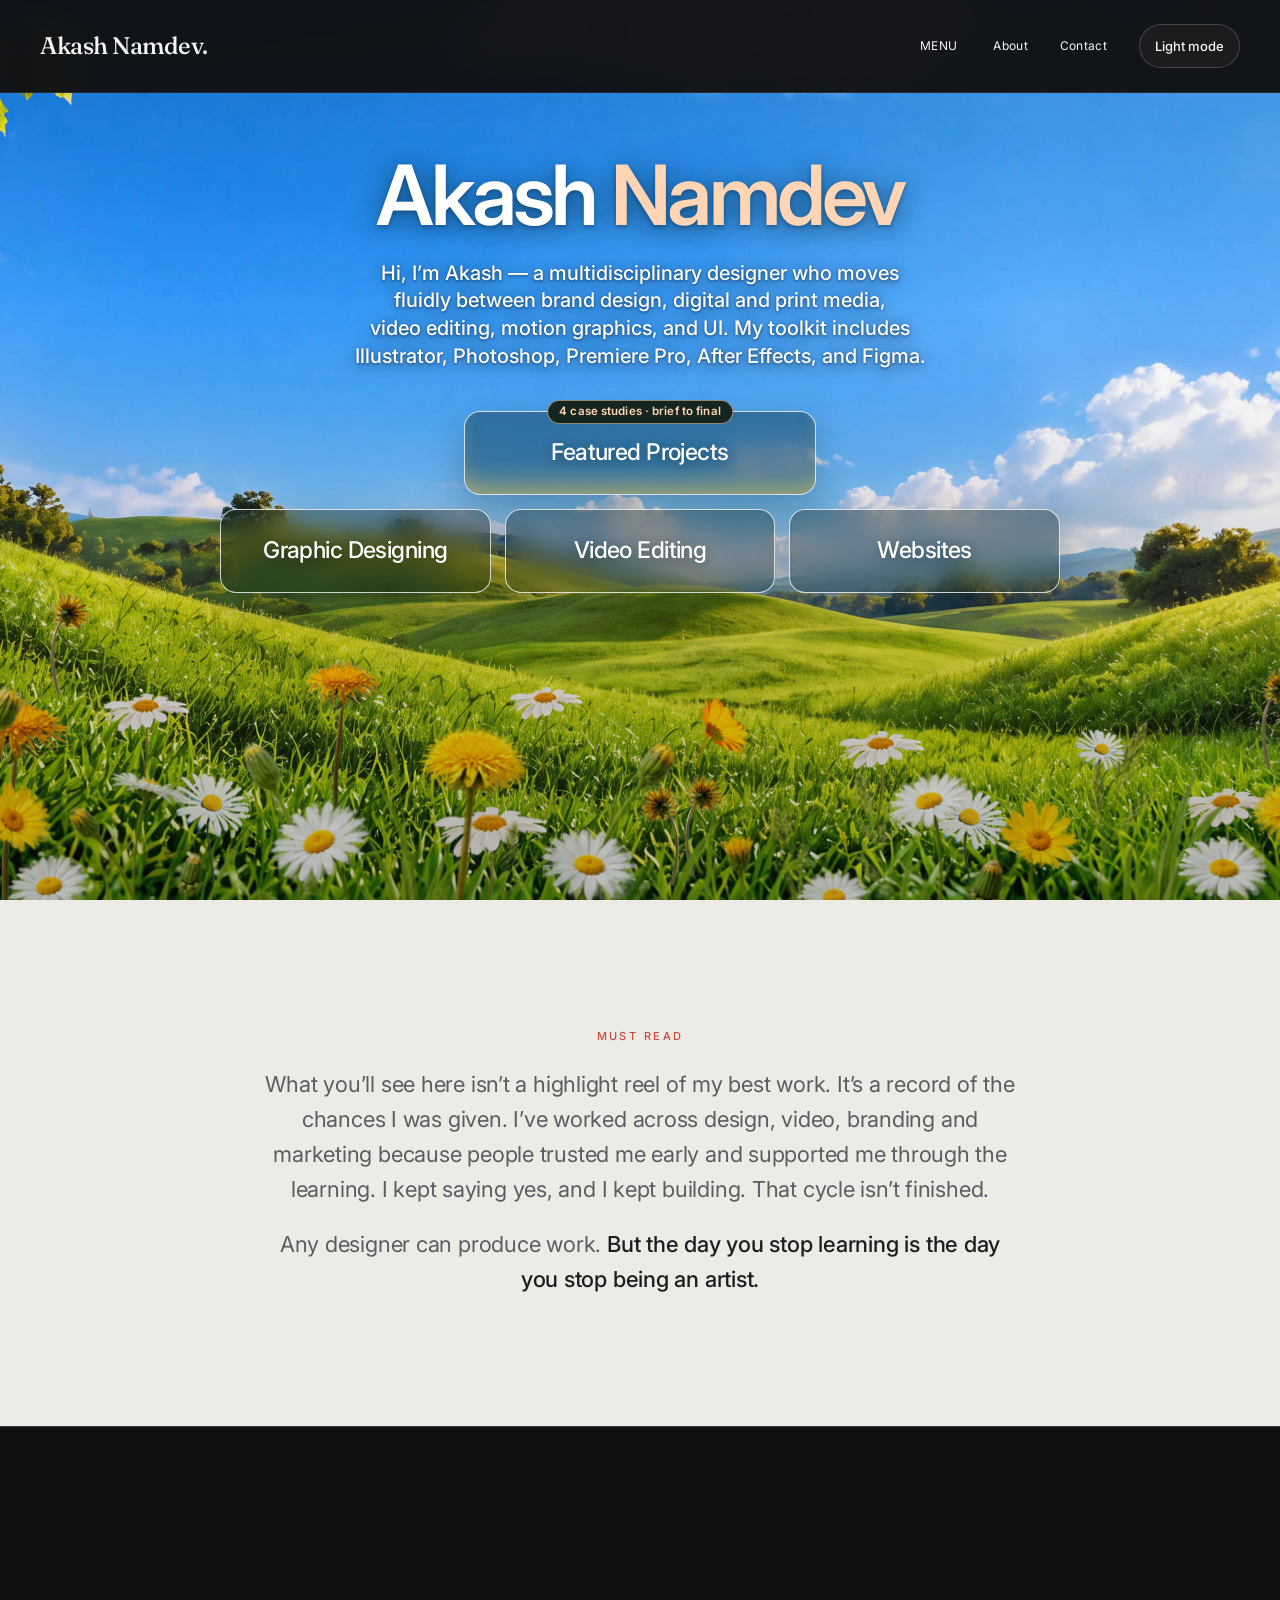
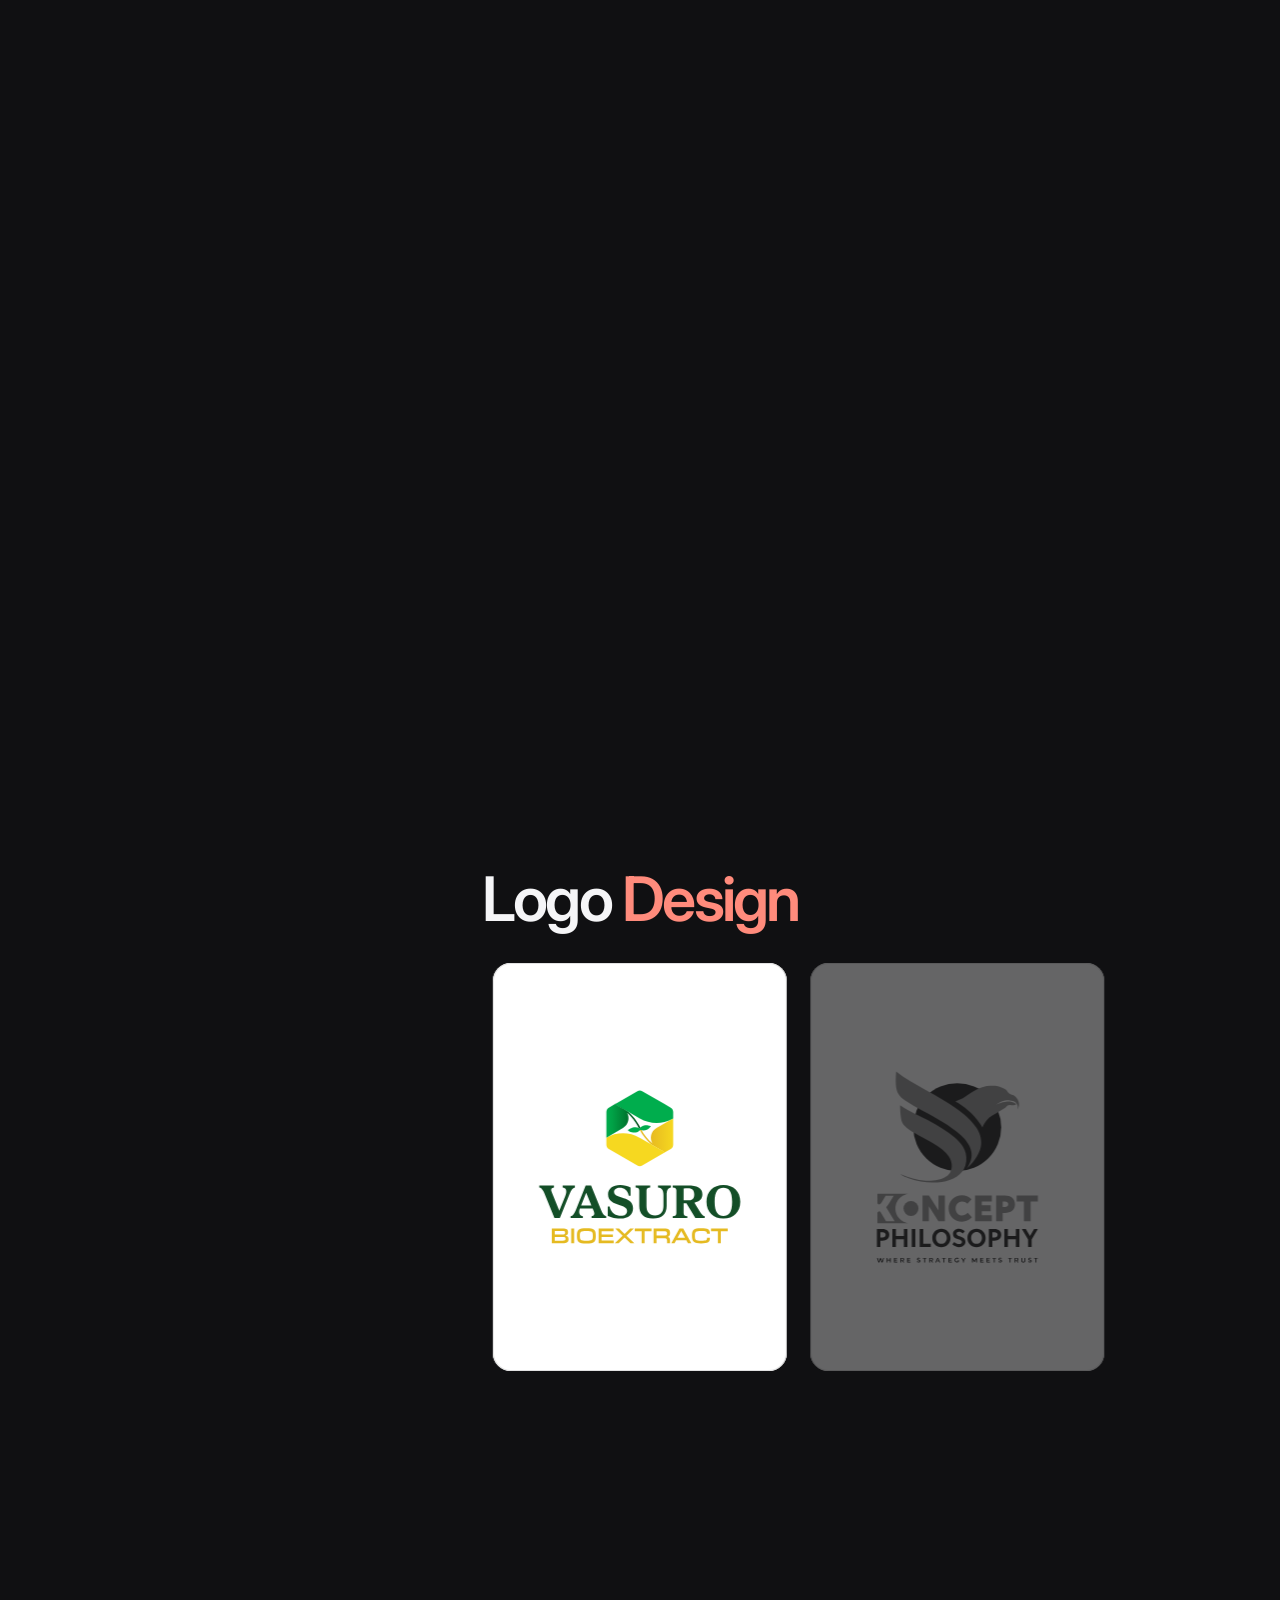
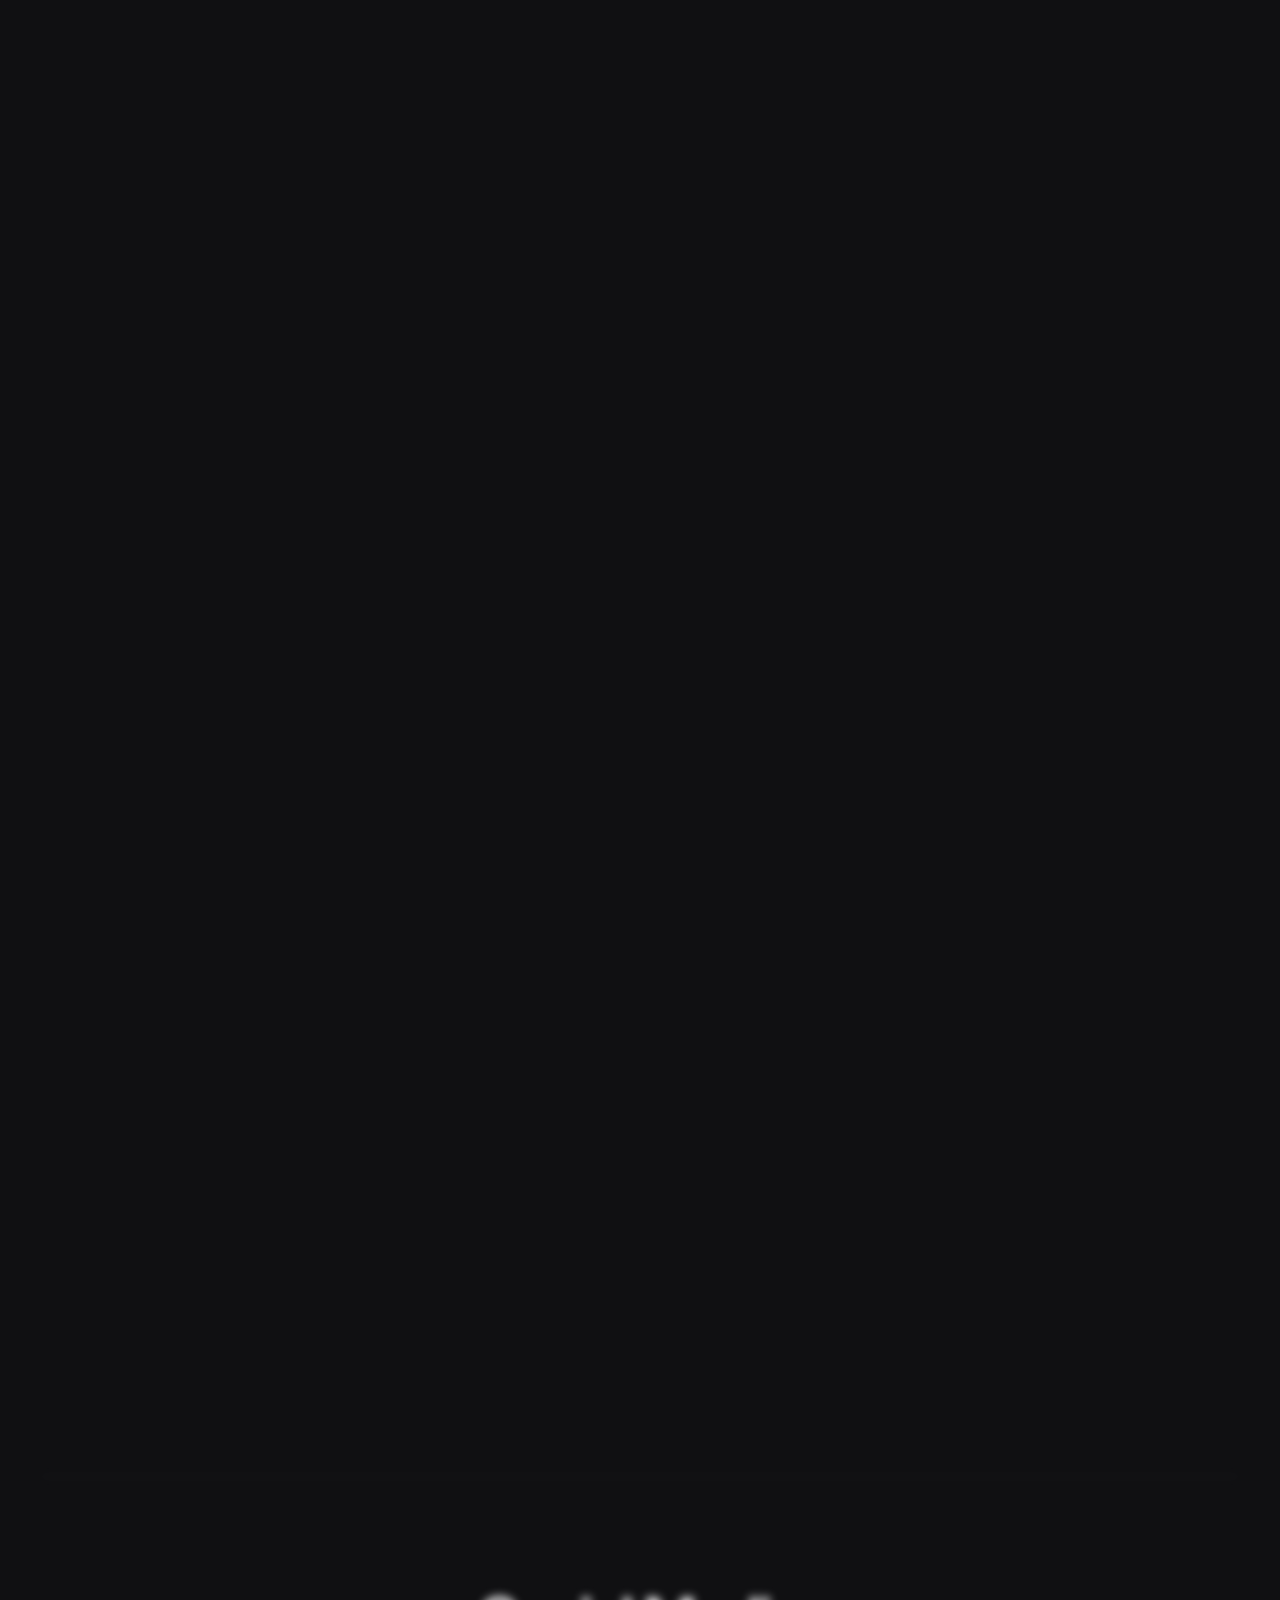
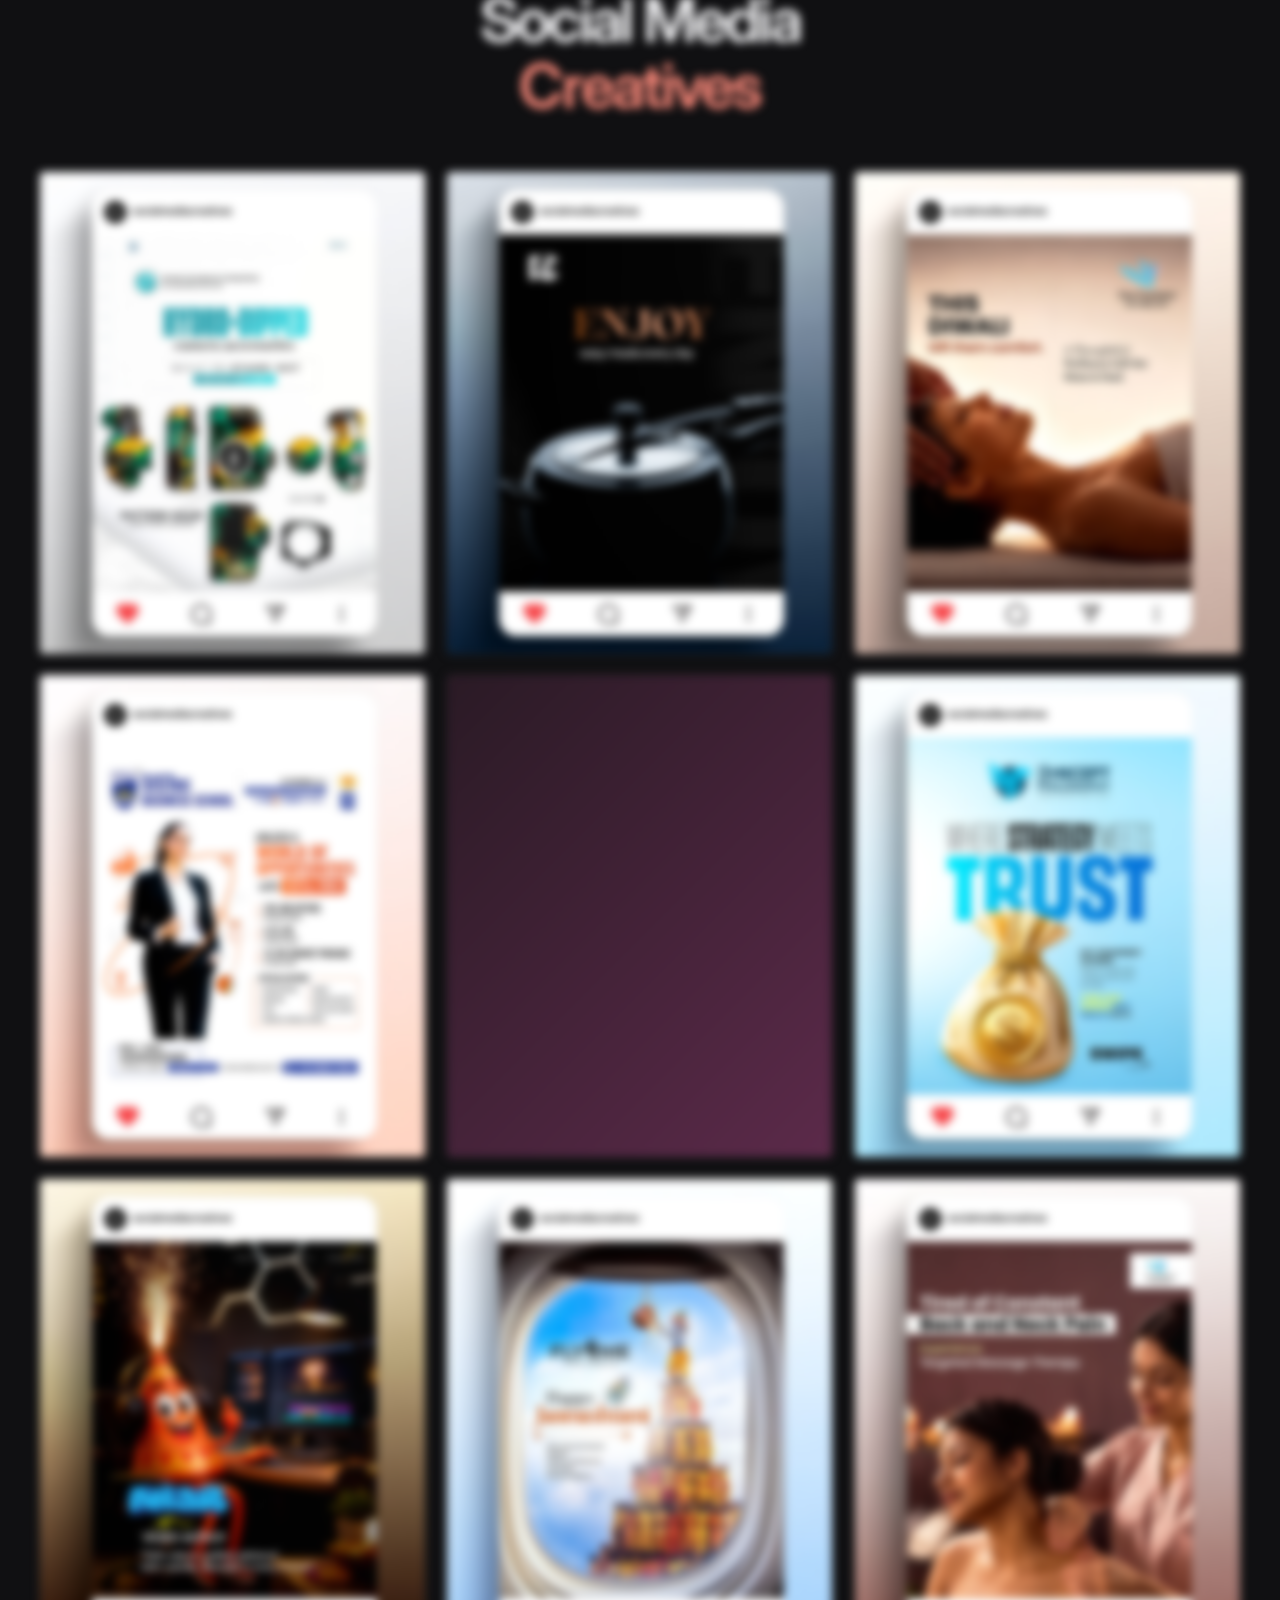
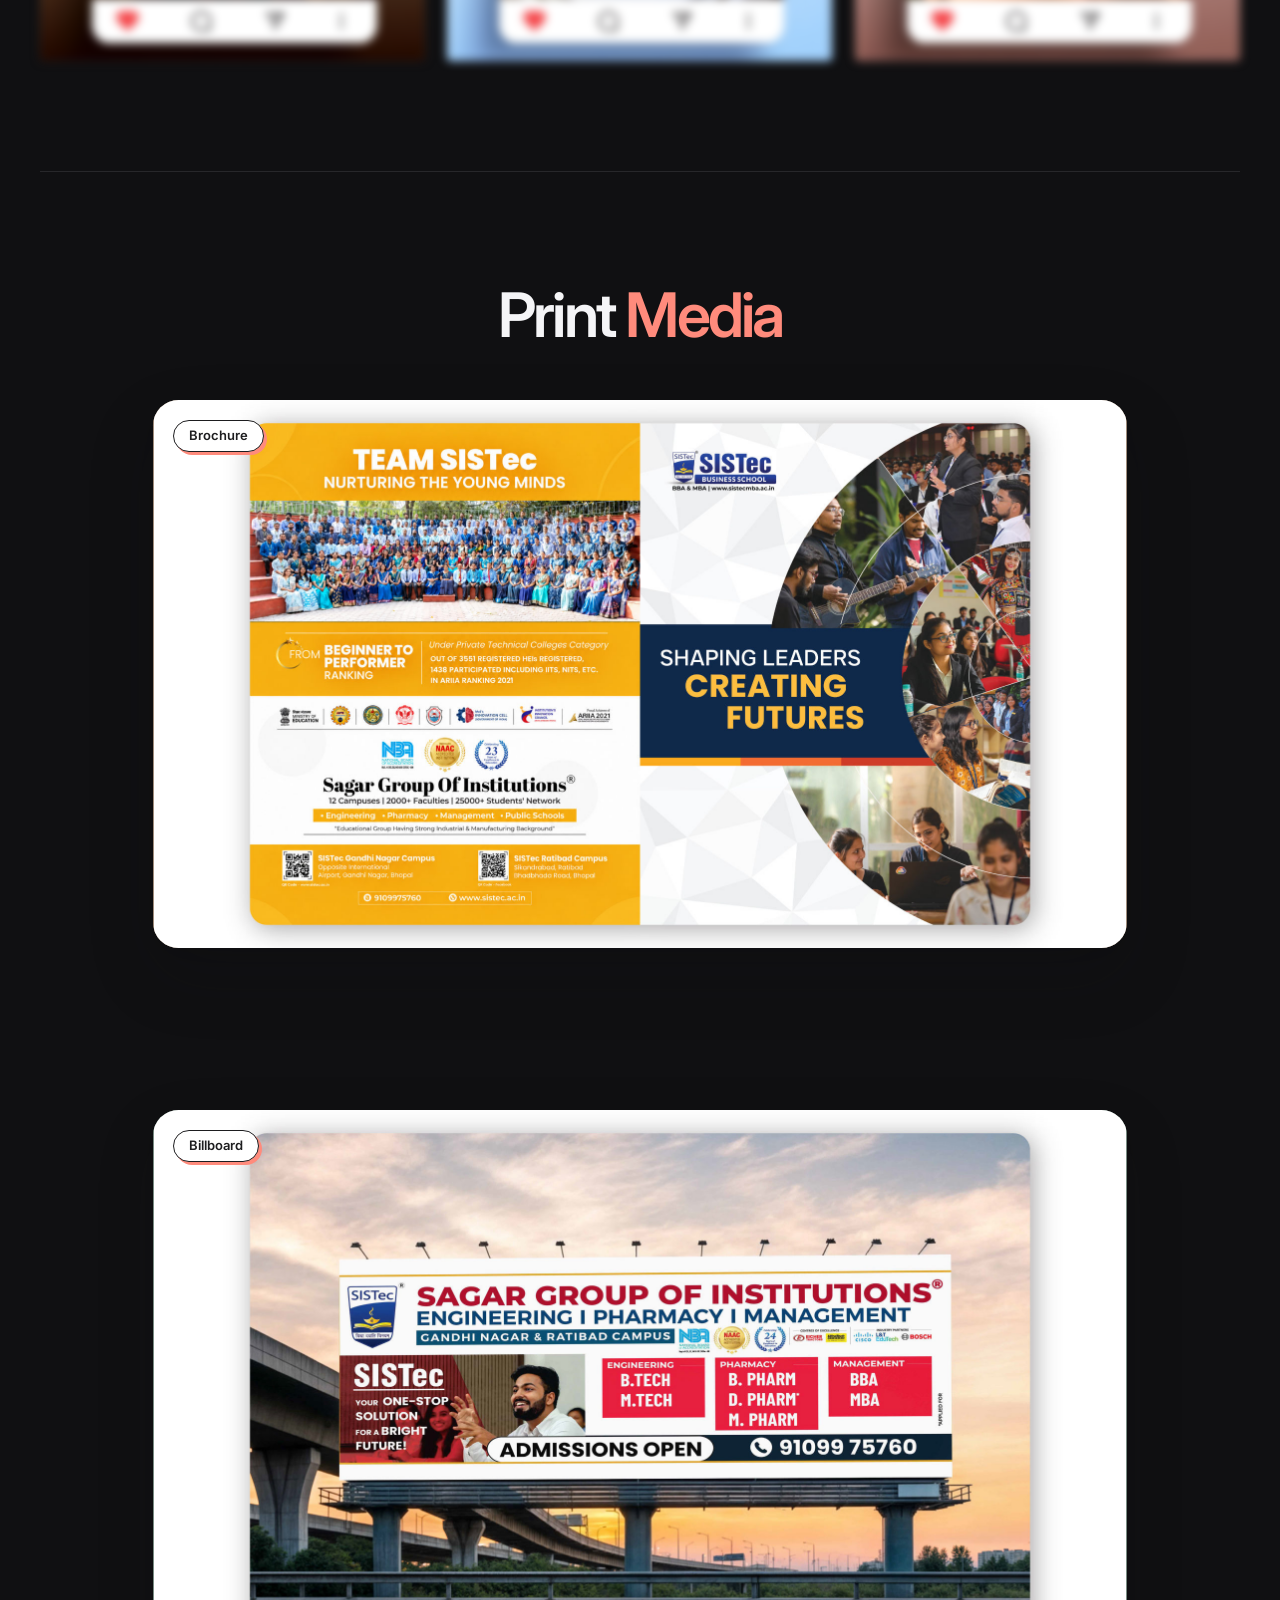
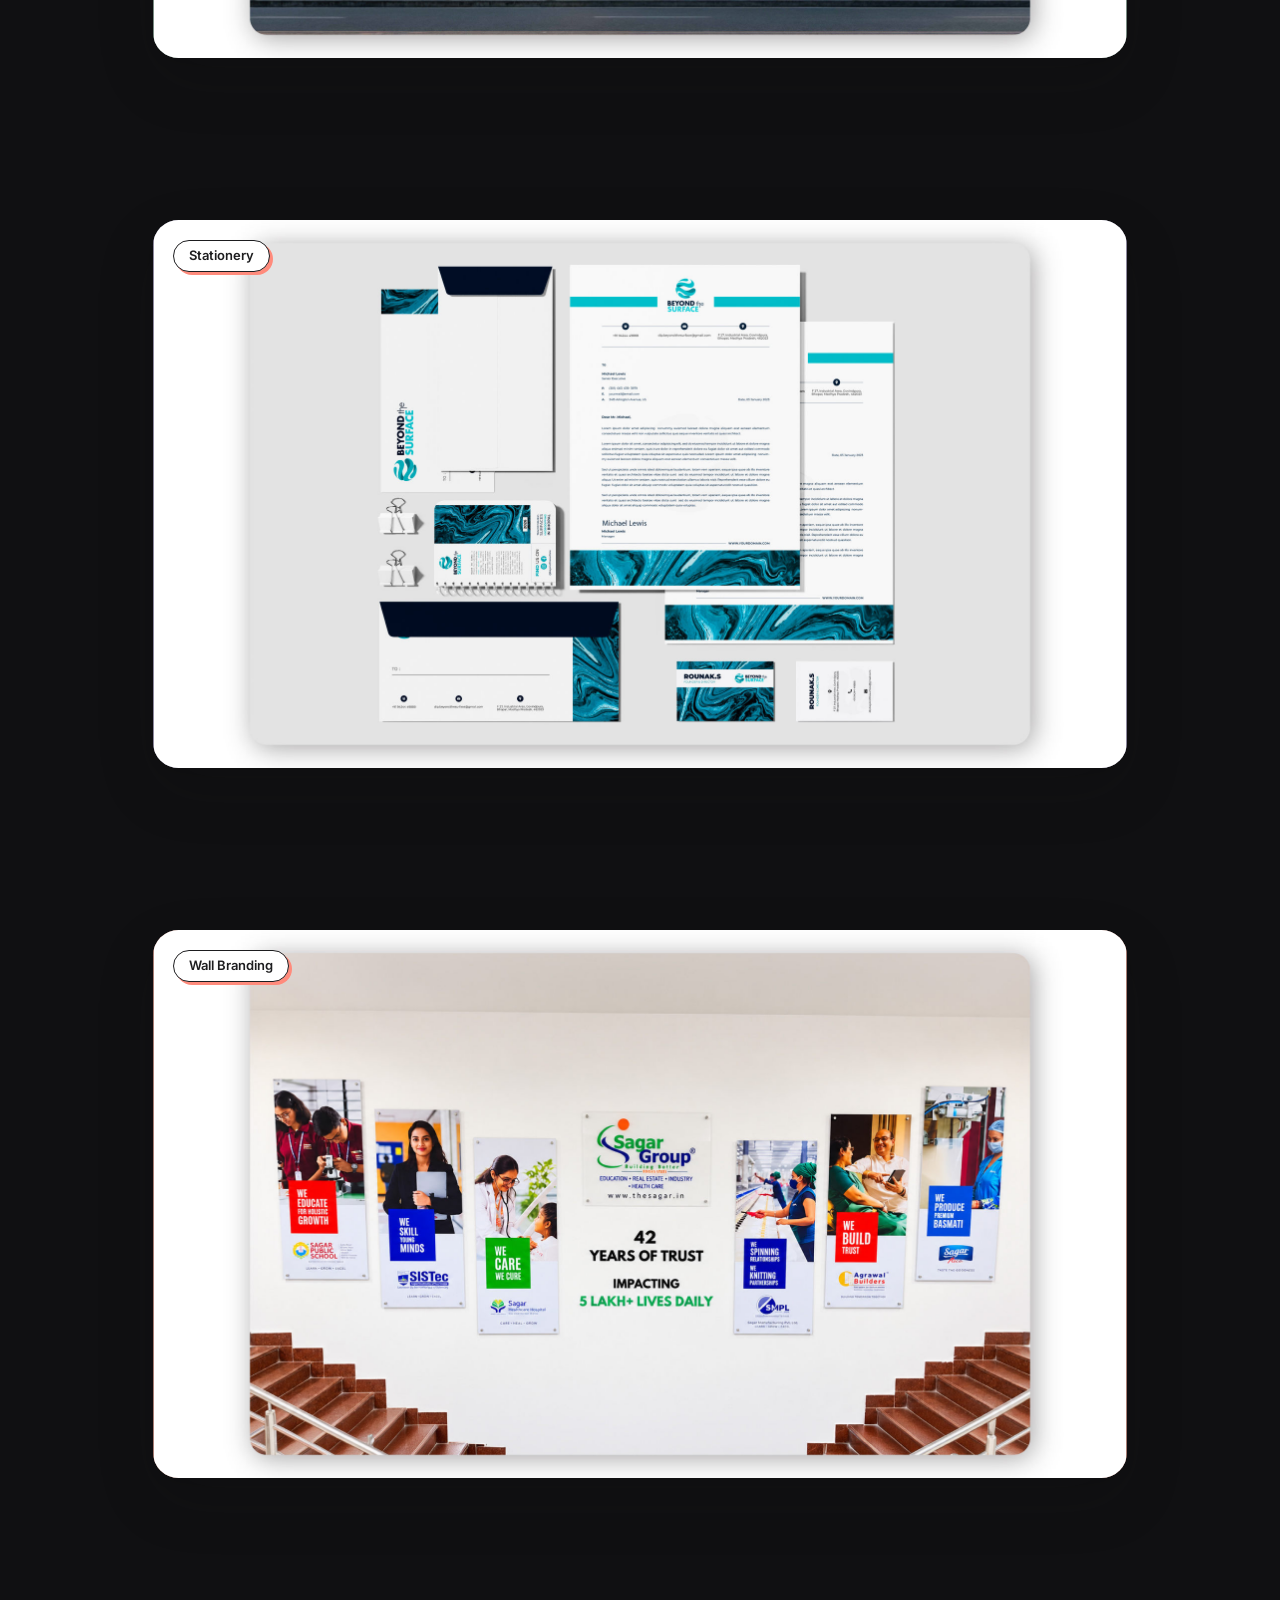
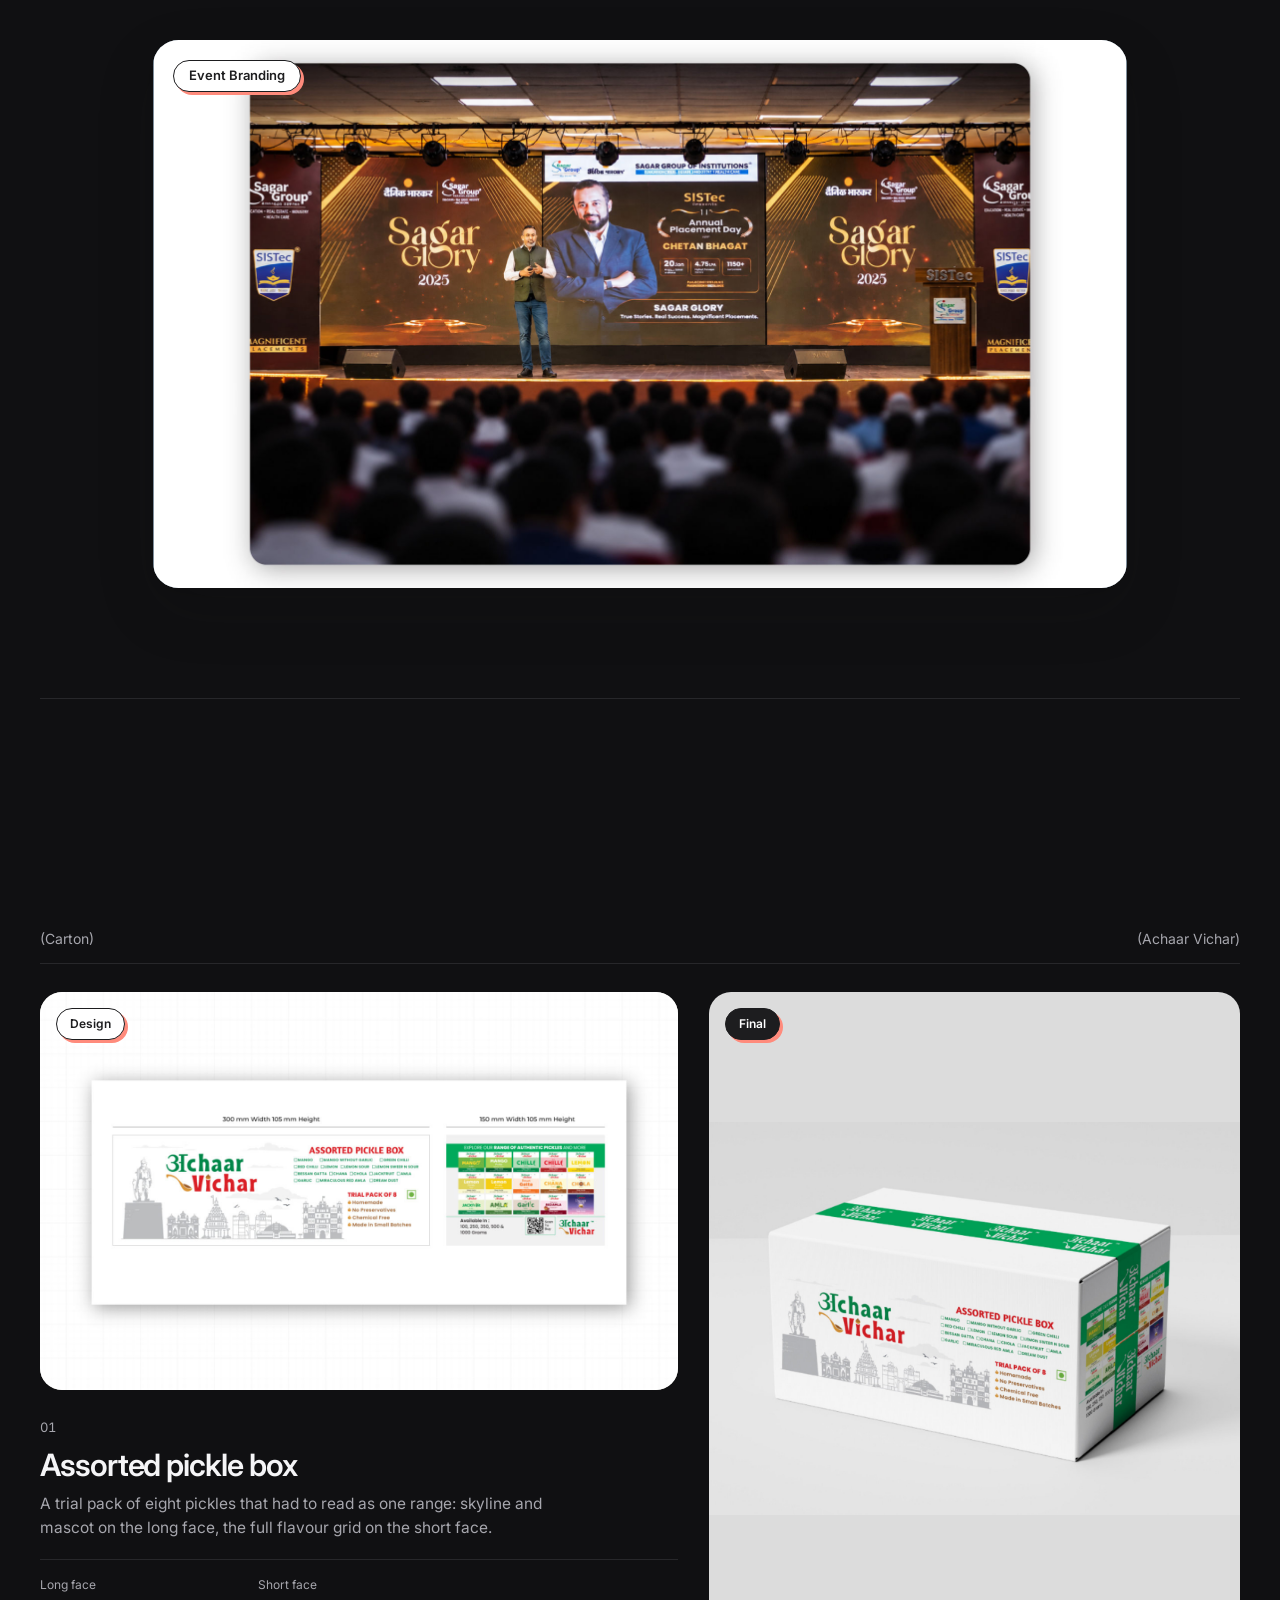
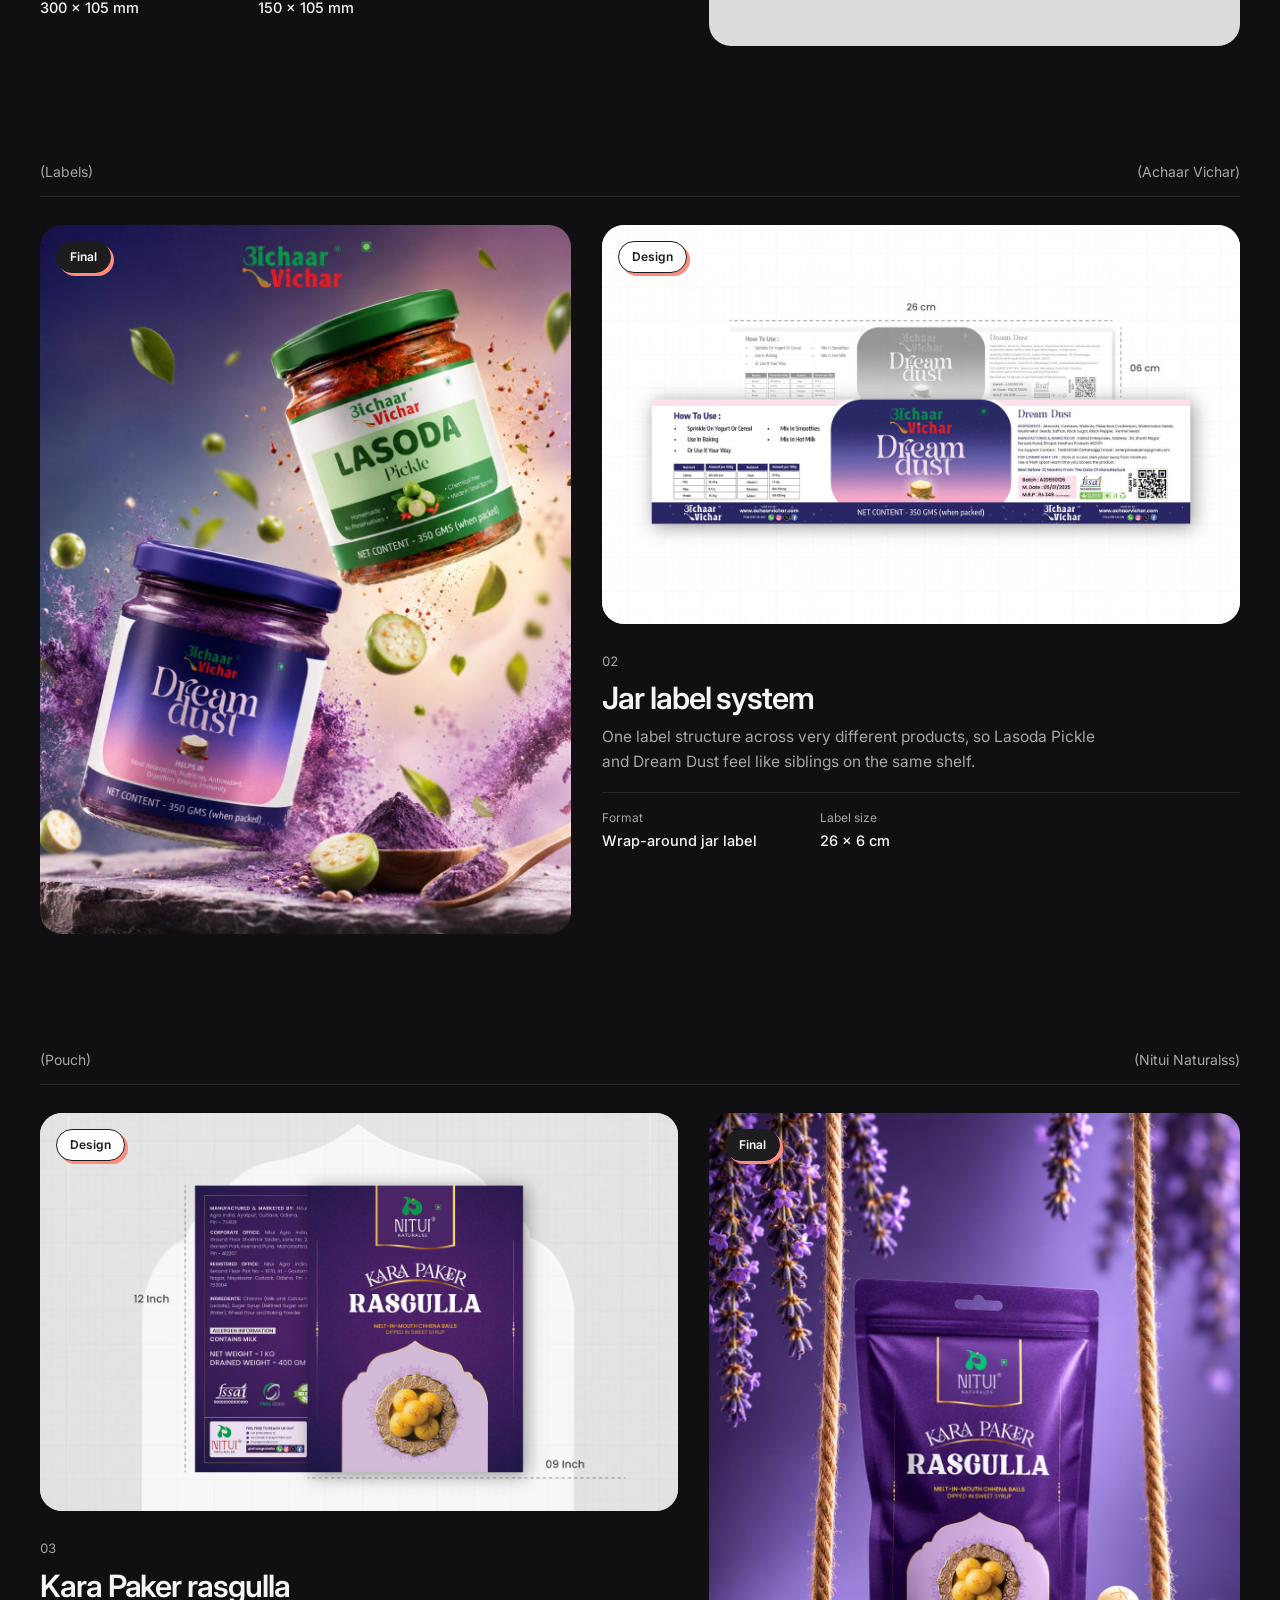
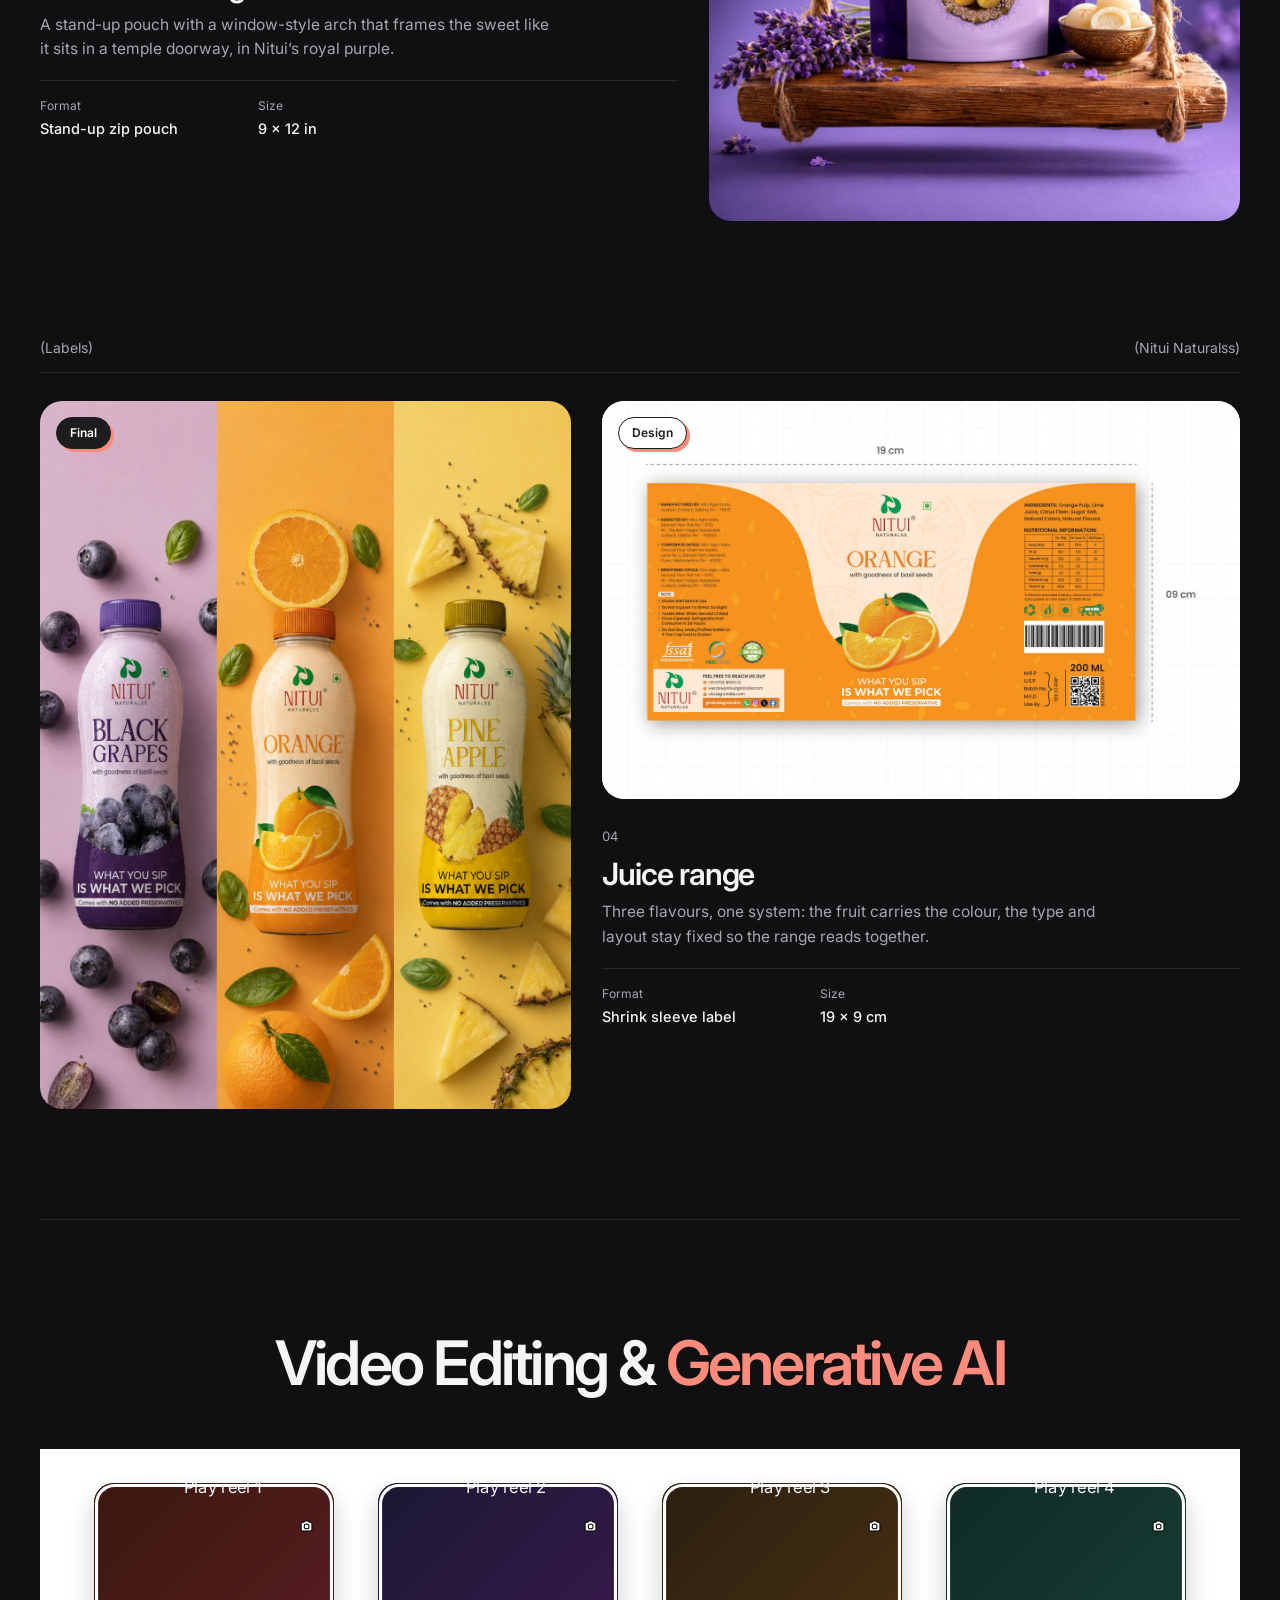
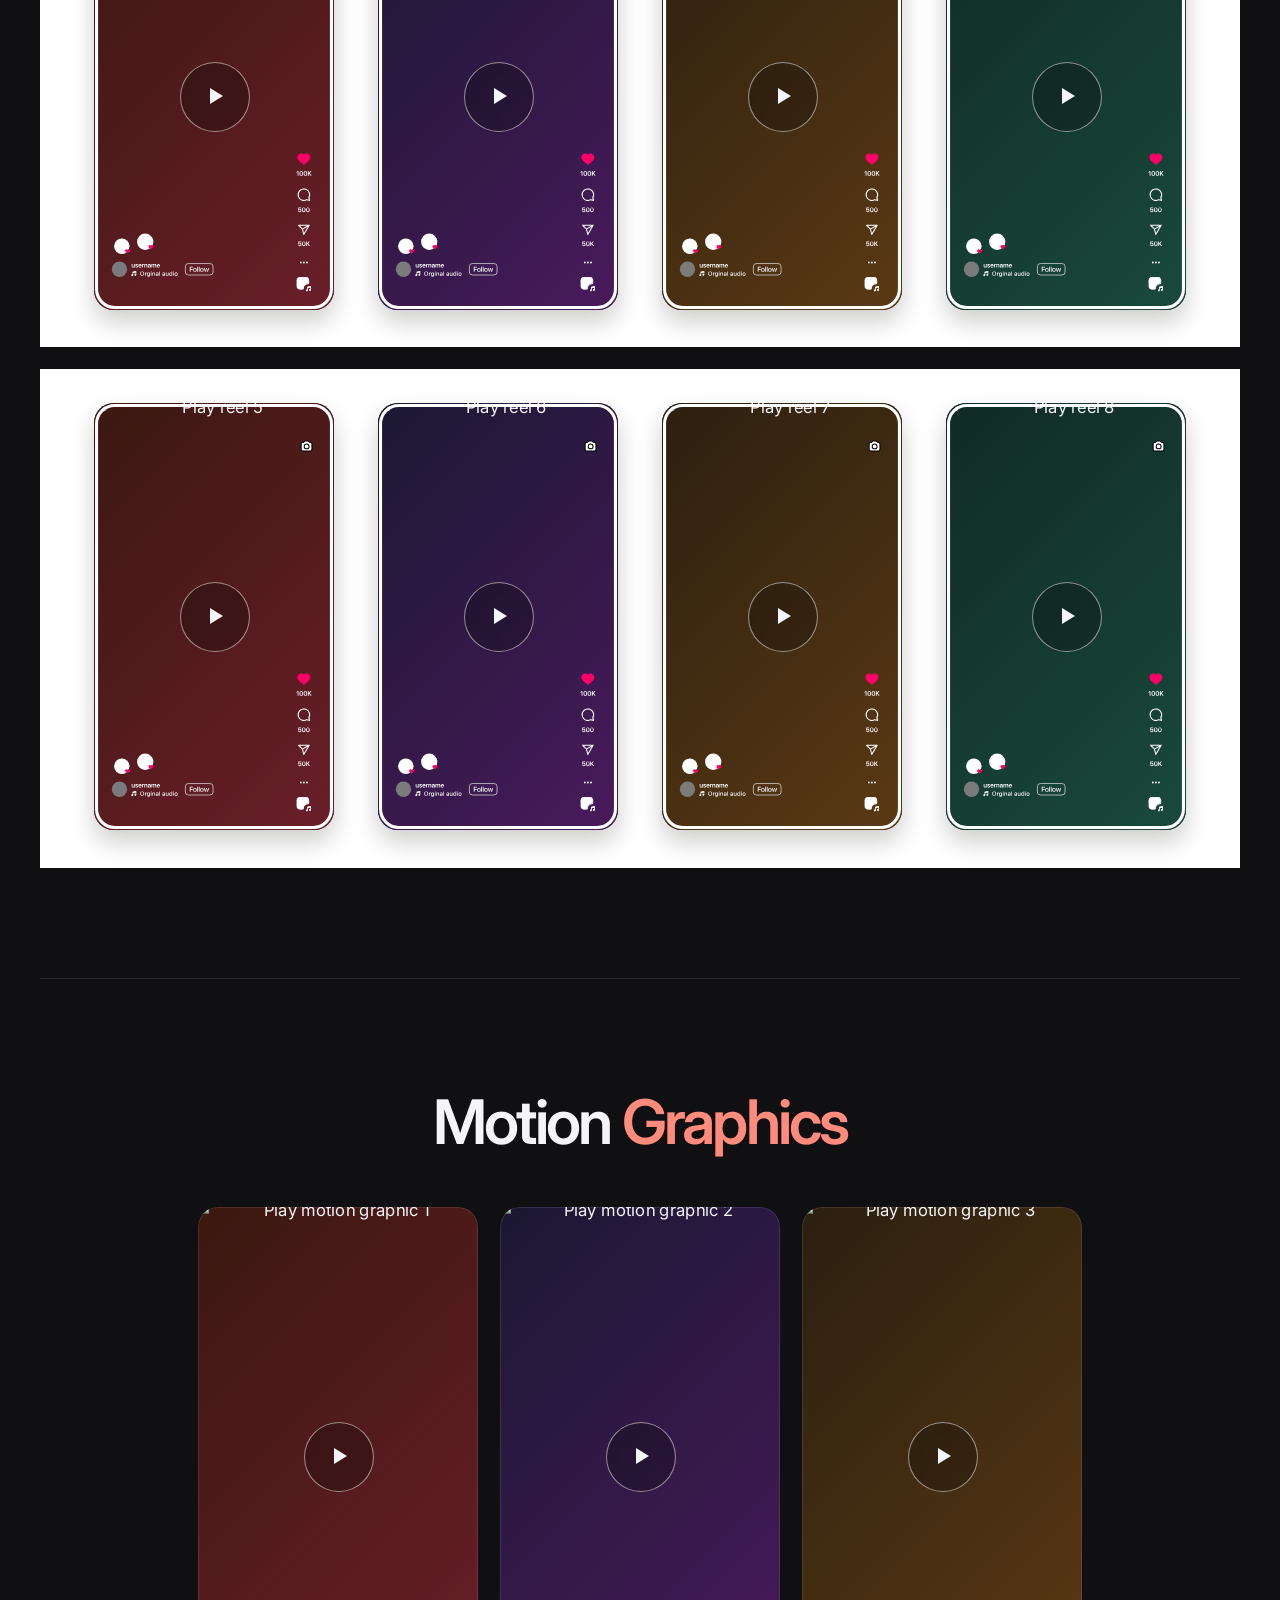
==== commit c1e2b39f: "Remove the Creative Range block and reorder the featured cases Co-Authored-By: Claude Opus 5.5 <nore" ====
--- a/index.html
+++ b/index.html
@@ -2060,9 +2060,9 @@
     <div class="fp-index-track">
       <i class="fp-index-pill" aria-hidden="true"></i>
       <a href="#fp-identity"><span>01</span>Brand Identity</a>
-      <a href="#fp-print"><span>02</span>Print</a>
-      <a href="#fp-social"><span>03</span>Social Campaign</a>
-      <a href="#fp-video"><span>04</span>Video</a>
+      <a href="#fp-social"><span>02</span>Social Campaign</a>
+      <a href="#fp-video"><span>03</span>Video</a>
+      <a href="#fp-print"><span>04</span>Print</a>
     </div>
   </div>
 
@@ -2128,12 +2128,96 @@
     </div>
   </article>
 
-  <!-- 02 — PRINT -->
+  <!-- 02 — SOCIAL CAMPAIGN -->
+  <article class="fp-case" id="fp-social">
+    <div class="fp-cover fp-cover--soft" data-cover>
+      <!-- transparent phone-mockup image on a deep red stage; phones (620px and narrower) load the portrait version, which fills the cover -->
+      <div class="fp-cover-media"><div class="fp-stage fp-stage--campaign"><picture><source media="(max-width: 620px)" srcset="images/uploads/campaign-cover-phone.webp"><img decoding="async" loading="lazy" class="fp-campaign-art" src="images/uploads/campaign-cover.webp" alt="Muscle Tone Fitness Club campaign shown on an Instagram feed, profile grid and story"></picture></div></div>
+      <div class="fp-cover-text">
+        <p class="fp-cover-label">02 · Social Campaign</p>
+        <h3 class="fp-cover-title">Campaign Creatives</h3>
+      </div>
+    </div>
+    <div class="fp-block">
+      <div class="fp-block-head fp-rise"><span class="fp-step-no">01</span><h4>The brief</h4></div>
+      <!-- one card per brand: what the creative had to do, and the brand colours it used -->
+      <div class="fp-briefs">
+        <div class="fp-tile fp-brief fp-rise">
+          <h5>Muscle Tone Fitness Club</h5>
+          <p>Bring new members into the Koregaon Park gym. Bold, high-energy posts with one clear action: Join now.</p>
+          <div class="fp-chips" aria-label="Brand colours"><i style="--c:#0d0d0d"></i><i style="--c:#d90b0b"></i><i style="--c:#ffffff"></i><i style="--c:#fff200"></i></div>
+        </div>
+        <div class="fp-tile fp-brief fp-rise" style="--d:1">
+          <h5>Four Fountains De-Stress Spa</h5>
+          <p>Fill head-massage bookings. Calm, airy posts that feel like the treatment itself, with one clear action: Book now.</p>
+          <div class="fp-chips" aria-label="Brand colours"><i style="--c:#f4f6f5"></i><i style="--c:#2e2e2e"></i><i style="--c:#1a9ee0"></i><i style="--c:#c9a3d4"></i></div>
+        </div>
+      </div>
+    </div>
+
+    <div class="fp-block">
+      <div class="fp-block-head fp-rise"><span class="fp-step-no">02</span><h4>The campaign</h4></div>
+      <!-- each campaign: one creative shown as a Facebook feed post, an Instagram feed post and an Instagram story -->
+      <div class="fp-mocks fp-rise">
+        <p class="fp-mocks-label">Muscle Tone Fitness Club · “This is where the work happens”</p>
+        <div class="fp-mock"><figure class="fp-tile fp-mock-feed"><img src="images/uploads/3_4.jpg" alt="Facebook feed · 3:4" loading="lazy"></figure><p class="fp-mock-cap">Facebook feed · 3:4</p></div>
+        <div class="fp-mock"><figure class="fp-tile fp-mock-feed"><img src="images/uploads/3_4.jpg" alt="Instagram feed · 3:4" loading="lazy"></figure><p class="fp-mock-cap">Instagram feed · 3:4</p></div>
+        <div class="fp-mock"><figure class="fp-tile fp-mock-story"><img src="images/uploads/1-set-9_16.jpg" alt="Instagram story · 9:16" loading="lazy"></figure><p class="fp-mock-cap">Instagram story · 9:16</p></div>
+      </div>
+      <div class="fp-mocks fp-rise">
+        <p class="fp-mocks-label">Four Fountains De-Stress Spa · “Head feels heavy?”</p>
+        <div class="fp-mock"><figure class="fp-tile fp-mock-feed"><img src="images/uploads/untitled-1-18.jpg" alt="Facebook feed · 3:4" loading="lazy"></figure><p class="fp-mock-cap">Facebook feed · 3:4</p></div>
+        <div class="fp-mock"><figure class="fp-tile fp-mock-feed"><img src="images/uploads/untitled-1-18.jpg" alt="Instagram feed · 3:4" loading="lazy"></figure><p class="fp-mock-cap">Instagram feed · 3:4</p></div>
+        <div class="fp-mock"><figure class="fp-tile fp-mock-story"><img src="images/uploads/artboard-1-2.jpg" alt="Instagram story · 9:16" loading="lazy"></figure><p class="fp-mock-cap">Instagram story · 9:16</p></div>
+      </div>
+    </div>
+
+    <div class="fp-block">
+      <div class="fp-block-head fp-rise"><span class="fp-step-no">03</span><h4>The results</h4></div>
+      <p class="fp-cap fp-rise"><b>Four Fountains spa ads.</b> Six creatives run on Meta in November.</p>
+      <div class="fp-results fp-rise">
+        <div class="fp-result"><strong>13.9K</strong><span>People reached</span></div>
+        <div class="fp-result"><strong>98</strong><span>Customer conversations started</span></div>
+        <div class="fp-result"><strong>₹29</strong><span>Cost per conversation</span></div>
+      </div>
+    </div>
+  </article>
+
+  <!-- 03 — VIDEO -->
+  <article class="fp-case" id="fp-video">
+    <div class="fp-cover fp-cover--dark" data-cover>
+      <div class="fp-cover-media"><div class="fp-stage"><div class="fp-phone" data-youtube="https://youtube.com/shorts/KstQ77dxhts" data-portrait aria-label="Play the final reel"><i class="fp-play" aria-hidden="true"></i></div></div></div>
+      <div class="fp-cover-text">
+        <p class="fp-cover-label">03 · Video Editing</p>
+        <h3 class="fp-cover-title">Gym Edit</h3>
+      </div>
+      <figure class="fp-sticker fp-sticker--note" style="--r:6deg">
+        <b>3K+</b>
+        <figcaption>Views, from an account with under 1K followers</figcaption>
+      </figure>
+    </div>
+    <p class="fp-case-line fp-rise">Raw gym footage in, a reel built to stop the scroll out: 3K+ views from an account with under 1K followers.</p>
+
+    <div class="fp-block">
+      <div class="fp-block-head fp-rise"><span class="fp-step-no">01</span><h4>Raw to final</h4></div>
+      <div class="fp-rawfinal">
+        <div class="fp-raw fp-rise">
+          <figure class="fp-tile" data-youtube="https://youtube.com/shorts/RexgdApIQH0" data-portrait aria-label="Play raw clip 1"><i class="fp-play" aria-hidden="true"></i></figure>
+          <figure class="fp-tile" data-youtube="https://youtube.com/shorts/NRNura6C1ko" data-portrait aria-label="Play raw clip 2"><i class="fp-play" aria-hidden="true"></i></figure>
+          <figure class="fp-tile" data-youtube="https://youtube.com/shorts/p1WAXF2xtKI" data-portrait aria-label="Play raw clip 3"><i class="fp-play" aria-hidden="true"></i></figure>
+        </div>
+        <svg class="fp-arrow fp-rise" style="--d:1" viewBox="0 0 24 24" fill="none" stroke="currentColor" stroke-width="1.5" aria-hidden="true"><path d="M4 12h16M14 6l6 6-6 6"/></svg>
+        <figure class="fp-tile fp-final fp-rise" style="--d:2" data-youtube="https://youtube.com/shorts/KstQ77dxhts" data-portrait aria-label="Play the final reel"><i class="fp-play" aria-hidden="true"></i></figure>
+      </div>
+    </div>
+  </article>
+
+  <!-- 04 — PRINT -->
   <article class="fp-case" id="fp-print">
     <div class="fp-cover" data-cover>
       <div class="fp-cover-media"><div class="fp-stage fp-stage--green"><img decoding="async" loading="lazy" class="fp-float fp-float--back" src="images/featured/greendeck-aura.jpg" alt=""><img decoding="async" loading="lazy" class="fp-float" src="images/featured/greendeck-nova.jpg" alt="Nova collection spread from the deco by Greendeck catalogue"><!-- phones (620px and narrower) show this PNG instead of the two spreads; the green stays behind it --><img decoding="async" loading="lazy" class="fp-phone-art" src="images/uploads/print-cover-phone.png" alt="Spreads from the deco by Greendeck catalogue"></div></div>
       <div class="fp-cover-text">
-        <p class="fp-cover-label">02 · Print Media</p>
+        <p class="fp-cover-label">04 · Print Media</p>
         <h3 class="fp-cover-title">Planter Catalogue</h3>
       </div>
       <figure class="fp-sticker fp-sticker--note" style="--r:-5deg">
@@ -2195,137 +2279,11 @@
     </div>
   </article>
 
-  <!-- 03 — SOCIAL CAMPAIGN -->
-  <article class="fp-case" id="fp-social">
-    <div class="fp-cover fp-cover--soft" data-cover>
-      <!-- transparent phone-mockup image on a deep red stage; phones (620px and narrower) load the portrait version, which fills the cover -->
-      <div class="fp-cover-media"><div class="fp-stage fp-stage--campaign"><picture><source media="(max-width: 620px)" srcset="images/uploads/campaign-cover-phone.webp"><img decoding="async" loading="lazy" class="fp-campaign-art" src="images/uploads/campaign-cover.webp" alt="Muscle Tone Fitness Club campaign shown on an Instagram feed, profile grid and story"></picture></div></div>
-      <div class="fp-cover-text">
-        <p class="fp-cover-label">03 · Social Campaign</p>
-        <h3 class="fp-cover-title">Campaign Creatives</h3>
-      </div>
-    </div>
-    <div class="fp-block">
-      <div class="fp-block-head fp-rise"><span class="fp-step-no">01</span><h4>The brief</h4></div>
-      <!-- one card per brand: what the creative had to do, and the brand colours it used -->
-      <div class="fp-briefs">
-        <div class="fp-tile fp-brief fp-rise">
-          <h5>Muscle Tone Fitness Club</h5>
-          <p>Bring new members into the Koregaon Park gym. Bold, high-energy posts with one clear action: Join now.</p>
-          <div class="fp-chips" aria-label="Brand colours"><i style="--c:#0d0d0d"></i><i style="--c:#d90b0b"></i><i style="--c:#ffffff"></i><i style="--c:#fff200"></i></div>
-        </div>
-        <div class="fp-tile fp-brief fp-rise" style="--d:1">
-          <h5>Four Fountains De-Stress Spa</h5>
-          <p>Fill head-massage bookings. Calm, airy posts that feel like the treatment itself, with one clear action: Book now.</p>
-          <div class="fp-chips" aria-label="Brand colours"><i style="--c:#f4f6f5"></i><i style="--c:#2e2e2e"></i><i style="--c:#1a9ee0"></i><i style="--c:#c9a3d4"></i></div>
-        </div>
-      </div>
-    </div>
-
-    <div class="fp-block">
-      <div class="fp-block-head fp-rise"><span class="fp-step-no">02</span><h4>The campaign</h4></div>
-      <!-- each campaign: one creative shown as a Facebook feed post, an Instagram feed post and an Instagram story -->
-      <div class="fp-mocks fp-rise">
-        <p class="fp-mocks-label">Muscle Tone Fitness Club · “This is where the work happens”</p>
-        <div class="fp-mock"><figure class="fp-tile fp-mock-feed"><img src="images/uploads/3_4.jpg" alt="Facebook feed · 3:4" loading="lazy"></figure><p class="fp-mock-cap">Facebook feed · 3:4</p></div>
-        <div class="fp-mock"><figure class="fp-tile fp-mock-feed"><img src="images/uploads/3_4.jpg" alt="Instagram feed · 3:4" loading="lazy"></figure><p class="fp-mock-cap">Instagram feed · 3:4</p></div>
-        <div class="fp-mock"><figure class="fp-tile fp-mock-story"><img src="images/uploads/1-set-9_16.jpg" alt="Instagram story · 9:16" loading="lazy"></figure><p class="fp-mock-cap">Instagram story · 9:16</p></div>
-      </div>
-      <div class="fp-mocks fp-rise">
-        <p class="fp-mocks-label">Four Fountains De-Stress Spa · “Head feels heavy?”</p>
-        <div class="fp-mock"><figure class="fp-tile fp-mock-feed"><img src="images/uploads/untitled-1-18.jpg" alt="Facebook feed · 3:4" loading="lazy"></figure><p class="fp-mock-cap">Facebook feed · 3:4</p></div>
-        <div class="fp-mock"><figure class="fp-tile fp-mock-feed"><img src="images/uploads/untitled-1-18.jpg" alt="Instagram feed · 3:4" loading="lazy"></figure><p class="fp-mock-cap">Instagram feed · 3:4</p></div>
-        <div class="fp-mock"><figure class="fp-tile fp-mock-story"><img src="images/uploads/artboard-1-2.jpg" alt="Instagram story · 9:16" loading="lazy"></figure><p class="fp-mock-cap">Instagram story · 9:16</p></div>
-      </div>
-    </div>
-
-    <div class="fp-block">
-      <div class="fp-block-head fp-rise"><span class="fp-step-no">03</span><h4>The results</h4></div>
-      <p class="fp-cap fp-rise"><b>Four Fountains spa ads.</b> Six creatives run on Meta in November.</p>
-      <div class="fp-results fp-rise">
-        <div class="fp-result"><strong>13.9K</strong><span>People reached</span></div>
-        <div class="fp-result"><strong>98</strong><span>Customer conversations started</span></div>
-        <div class="fp-result"><strong>₹29</strong><span>Cost per conversation</span></div>
-      </div>
-    </div>
-  </article>
-
-  <!-- 04 — VIDEO -->
-  <article class="fp-case" id="fp-video">
-    <div class="fp-cover fp-cover--dark" data-cover>
-      <div class="fp-cover-media"><div class="fp-stage"><div class="fp-phone" data-youtube="https://youtube.com/shorts/KstQ77dxhts" data-portrait aria-label="Play the final reel"><i class="fp-play" aria-hidden="true"></i></div></div></div>
-      <div class="fp-cover-text">
-        <p class="fp-cover-label">04 · Video Editing</p>
-        <h3 class="fp-cover-title">Gym Edit</h3>
-      </div>
-      <figure class="fp-sticker fp-sticker--note" style="--r:6deg">
-        <b>3K+</b>
-        <figcaption>Views, from an account with under 1K followers</figcaption>
-      </figure>
-    </div>
-    <p class="fp-case-line fp-rise">Raw gym footage in, a reel built to stop the scroll out: 3K+ views from an account with under 1K followers.</p>
-
-    <div class="fp-block">
-      <div class="fp-block-head fp-rise"><span class="fp-step-no">01</span><h4>Raw to final</h4></div>
-      <div class="fp-rawfinal">
-        <div class="fp-raw fp-rise">
-          <figure class="fp-tile" data-youtube="https://youtube.com/shorts/RexgdApIQH0" data-portrait aria-label="Play raw clip 1"><i class="fp-play" aria-hidden="true"></i></figure>
-          <figure class="fp-tile" data-youtube="https://youtube.com/shorts/NRNura6C1ko" data-portrait aria-label="Play raw clip 2"><i class="fp-play" aria-hidden="true"></i></figure>
-          <figure class="fp-tile" data-youtube="https://youtube.com/shorts/p1WAXF2xtKI" data-portrait aria-label="Play raw clip 3"><i class="fp-play" aria-hidden="true"></i></figure>
-        </div>
-        <svg class="fp-arrow fp-rise" style="--d:1" viewBox="0 0 24 24" fill="none" stroke="currentColor" stroke-width="1.5" aria-hidden="true"><path d="M4 12h16M14 6l6 6-6 6"/></svg>
-        <figure class="fp-tile fp-final fp-rise" style="--d:2" data-youtube="https://youtube.com/shorts/KstQ77dxhts" data-portrait aria-label="Play the final reel"><i class="fp-play" aria-hidden="true"></i></figure>
-      </div>
-    </div>
-  </article>
-
   <div class="fp-outro fp-rise">
     <p>That’s the short version. <span>Every discipline has more.</span></p>
     <a class="fp-link" href="#work">Browse all work
       <svg width="16" height="16" viewBox="0 0 24 24" fill="none" stroke="currentColor" stroke-width="1.8" aria-hidden="true"><path d="M5 12h14M13 6l6 6-6 6"/></svg>
     </a>
-  </div>
-</section>
-
-<!-- CAPABILITIES -->
-<section class="cap-section reveal">
-  <div class="container">
-
-    <h2 class="h-display">Creative <span class="heading-accent">Range</span></h2>
-    <div class="cap-grid">
-      <div class="cap-card" style="--pct: 90;">
-        <span class="cap-fill" aria-hidden="true"></span>
-        <span class="cap-num">01</span>
-        <h3>Graphic Design</h3>
-      </div>
-      <div class="cap-card" style="--pct: 70;">
-        <span class="cap-fill" aria-hidden="true"></span>
-        <span class="cap-num">02</span>
-        <h3>Video Editing</h3>
-      </div>
-      <div class="cap-card" style="--pct: 50;">
-        <span class="cap-fill" aria-hidden="true"></span>
-        <span class="cap-num">03</span>
-        <h3>Motion Graphics</h3>
-      </div>
-      <div class="cap-card" style="--pct: 65;">
-        <span class="cap-fill" aria-hidden="true"></span>
-        <span class="cap-num">04</span>
-        <h3>User Interface</h3>
-      </div>
-    </div>
-
-    <div class="cap-tools">
-      <span class="cap-tools-label">Built with</span>
-      <div class="tool-row">
-        <div class="tool-slot" style="--tone: 255, 154, 0;"><img decoding="async" loading="lazy" class="frame-media" src="images/AI.jpg" alt="Adobe Illustrator"></div>
-        <div class="tool-slot" style="--tone: 49, 168, 255;"><img decoding="async" loading="lazy" class="frame-media" src="images/PS.jpg" alt="Adobe Photoshop"></div>
-        <div class="tool-slot" style="--tone: 153, 153, 255;"><img decoding="async" loading="lazy" class="frame-media" src="images/PR.jpg" alt="Adobe Premiere Pro"></div>
-        <div class="tool-slot" style="--tone: 157, 124, 255;"><img decoding="async" loading="lazy" class="frame-media" src="images/AE.jpg" alt="Adobe After Effects"></div>
-        <div class="tool-slot" style="--tone: 122, 193, 66;"><img decoding="async" loading="lazy" class="frame-media" src="images/Corel.jpg" alt="CorelDRAW"></div>
-        <div class="tool-slot" style="--tone: 162, 89, 255;"><img decoding="async" loading="lazy" class="frame-media" src="images/Figma.jpg" alt="Figma"></div>
-      </div>
-    </div>
   </div>
 </section>
 
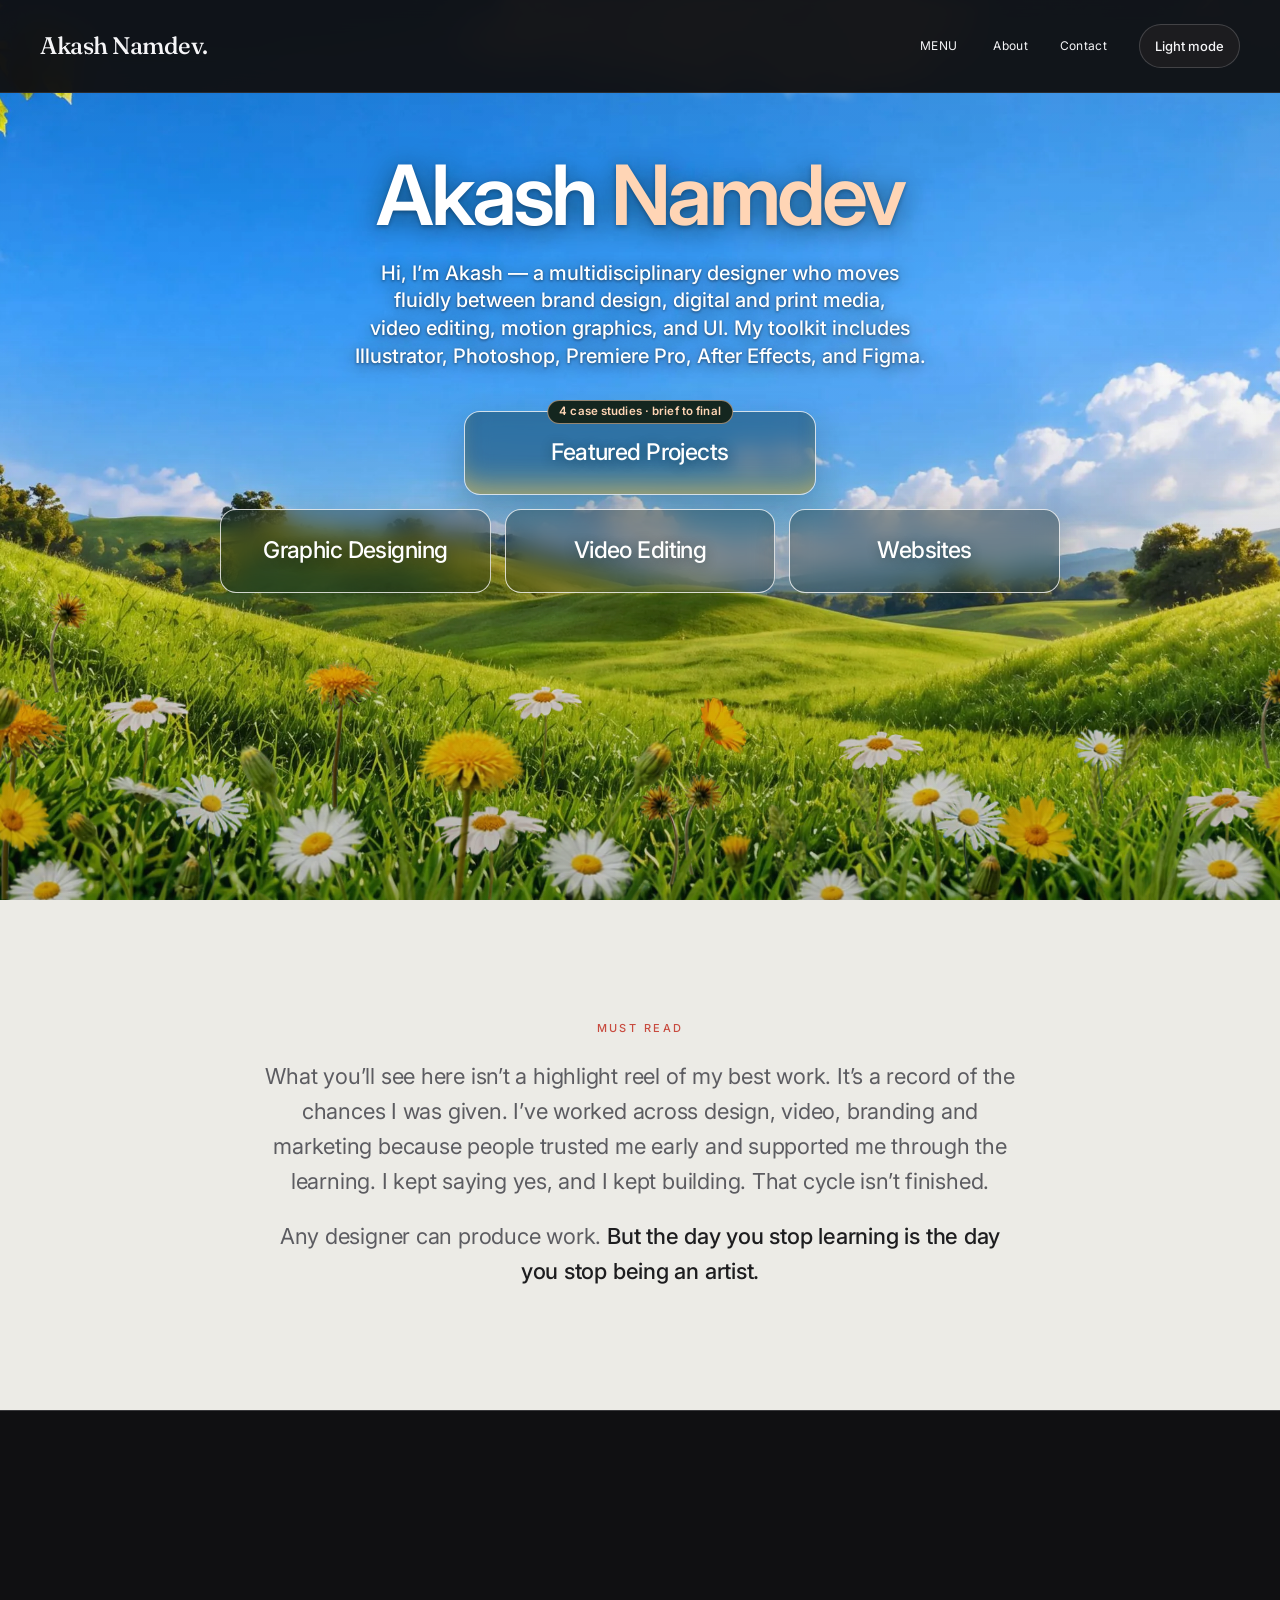
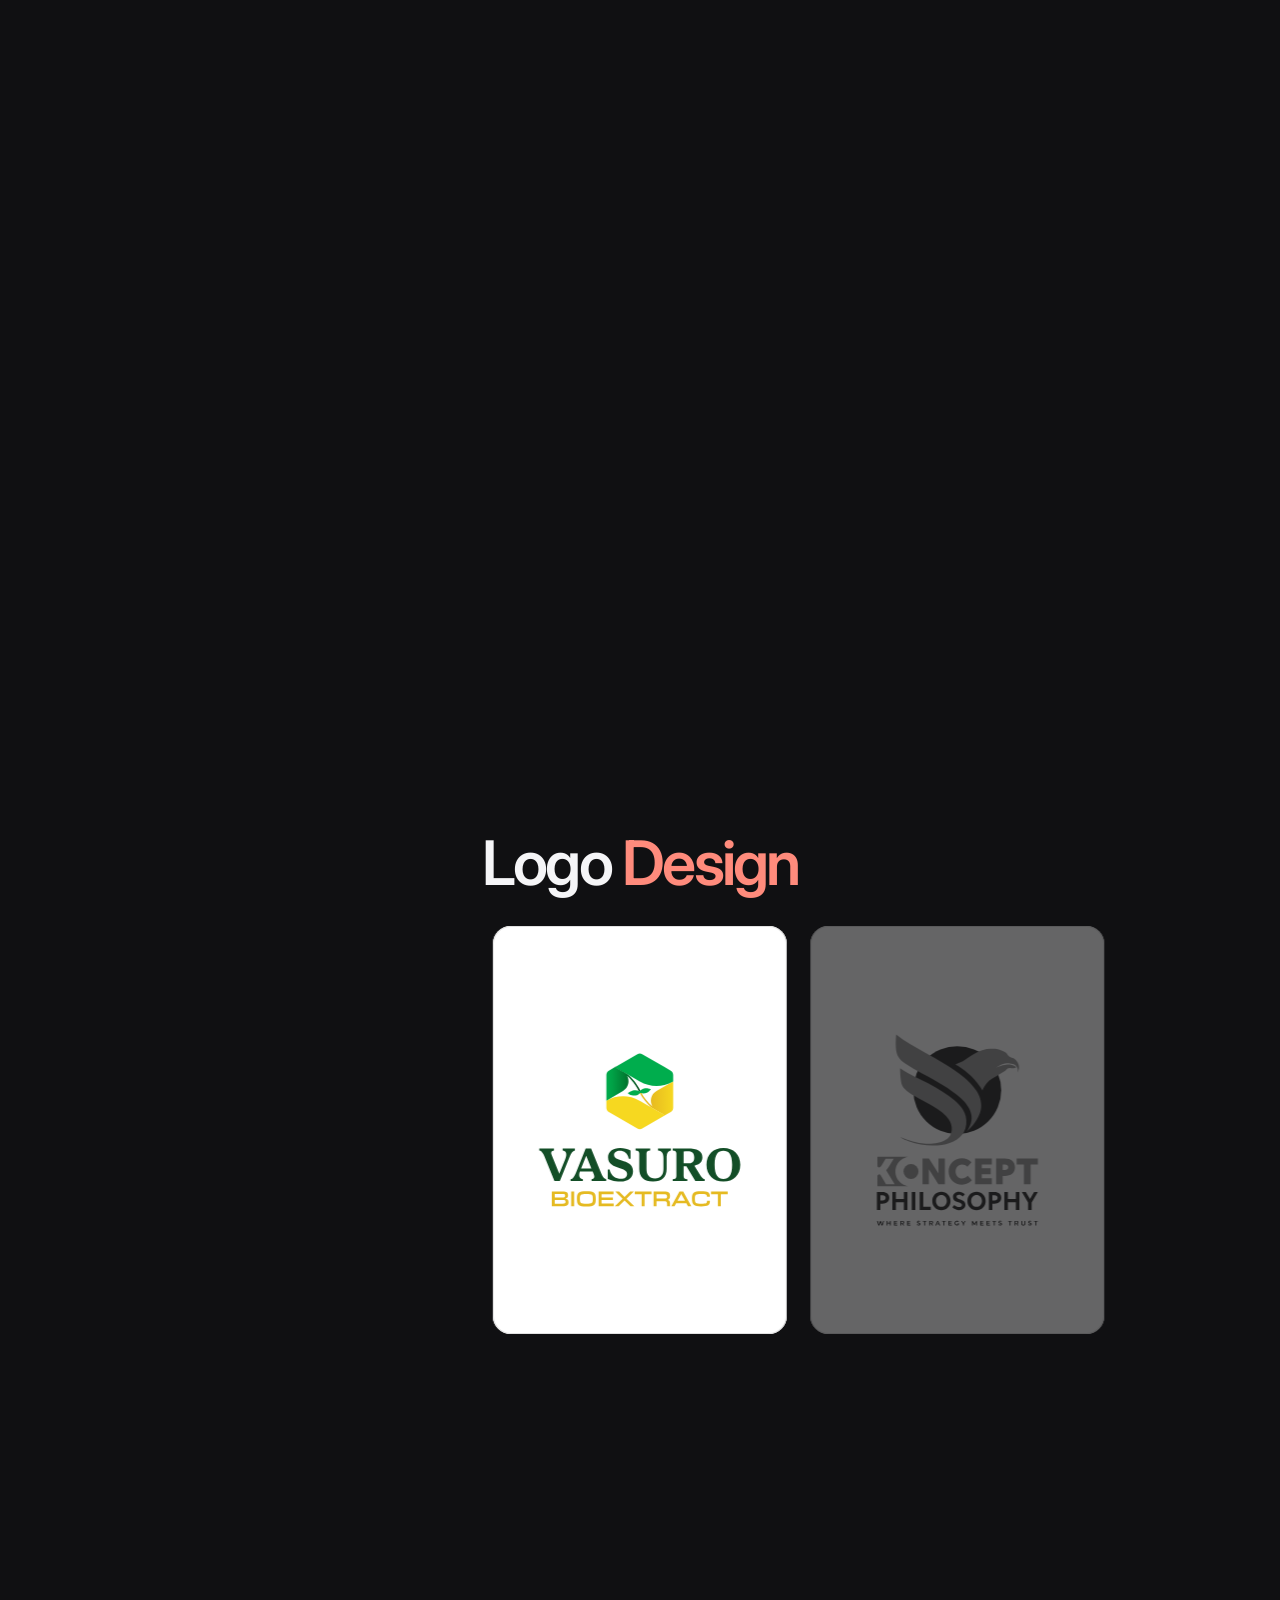
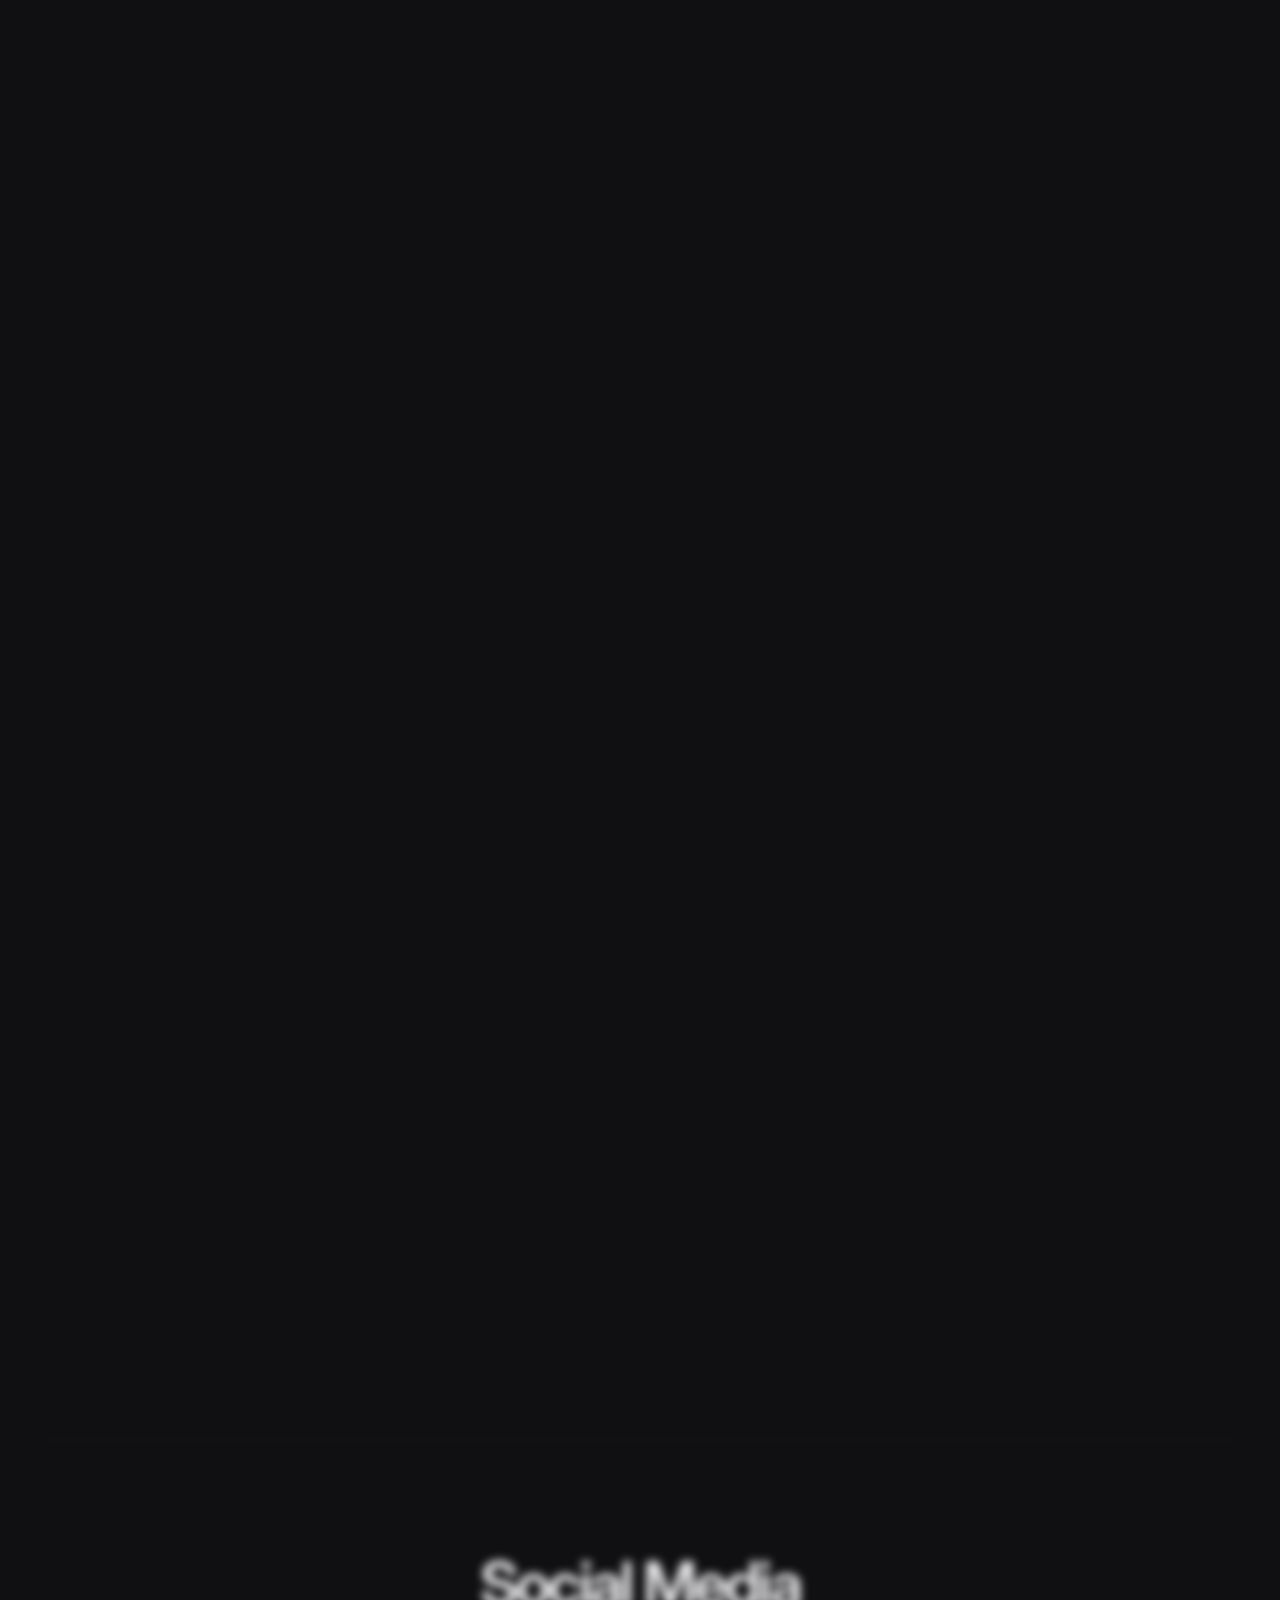
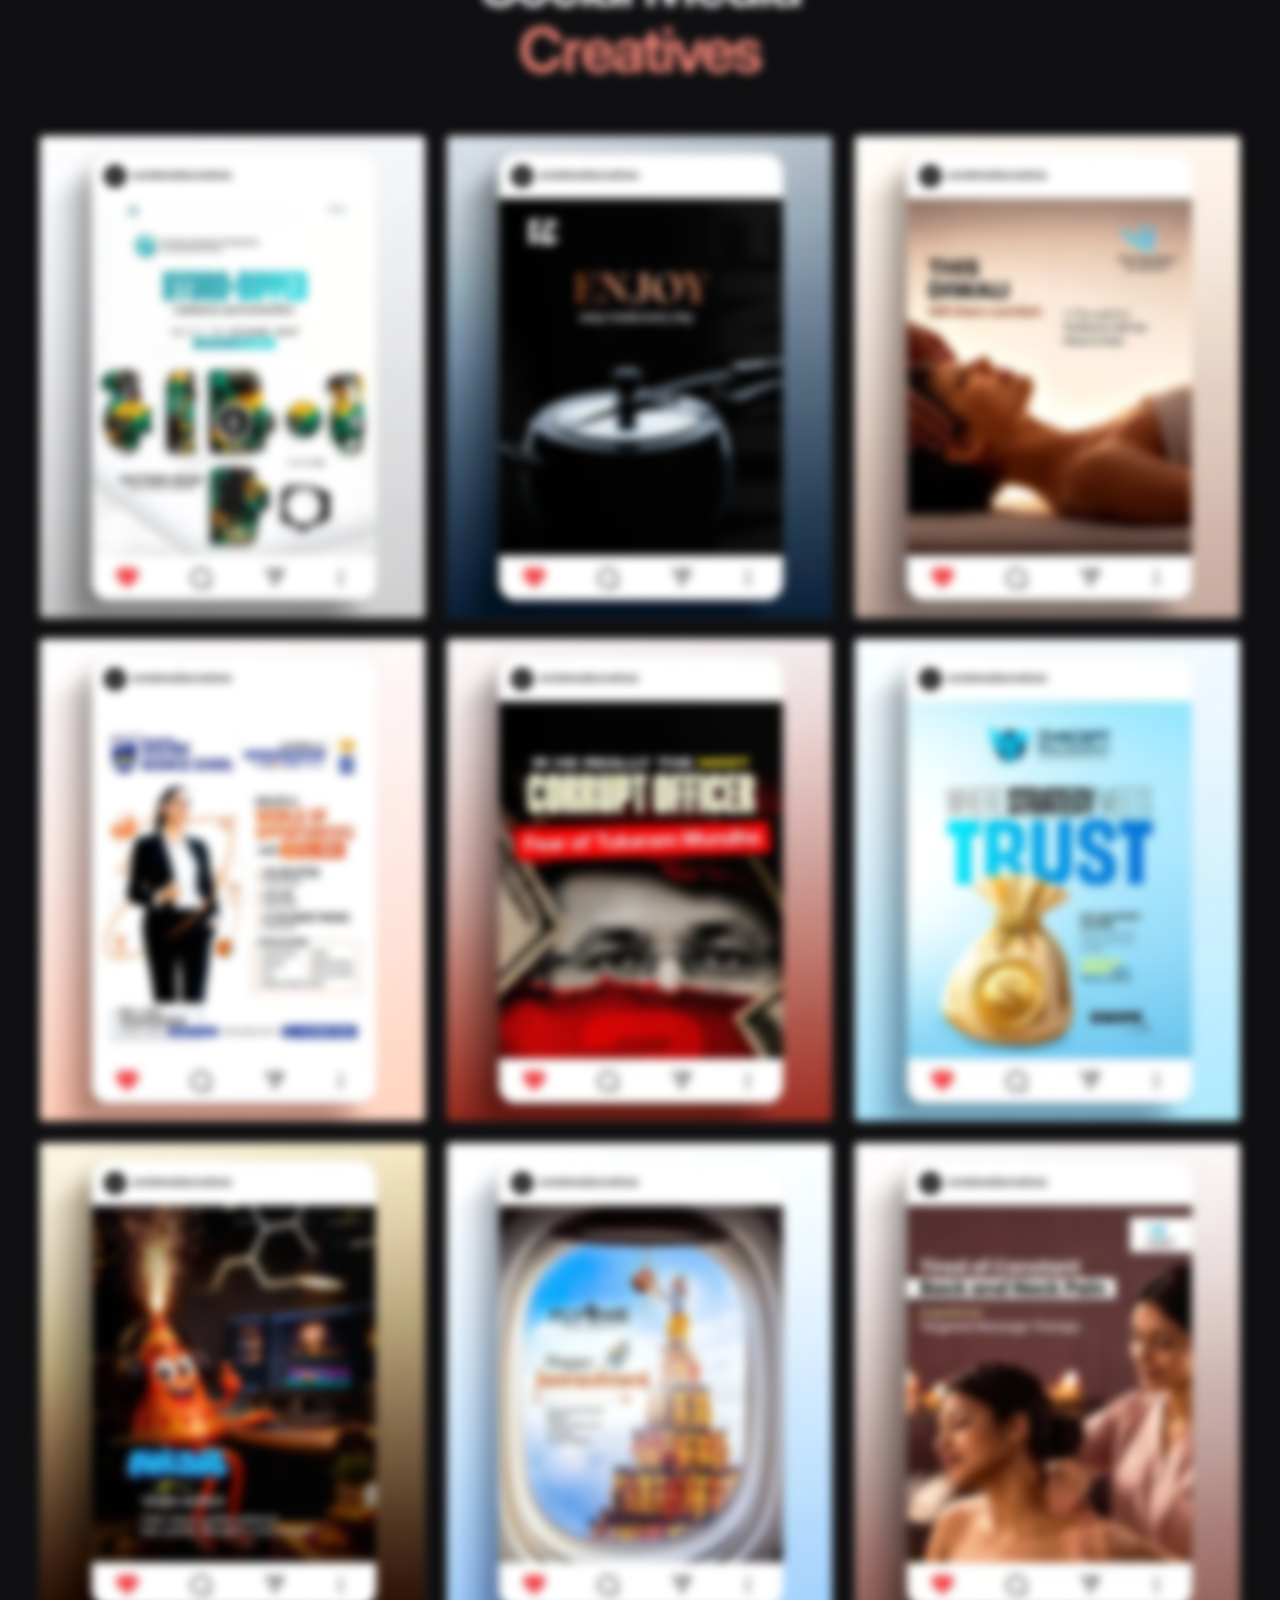
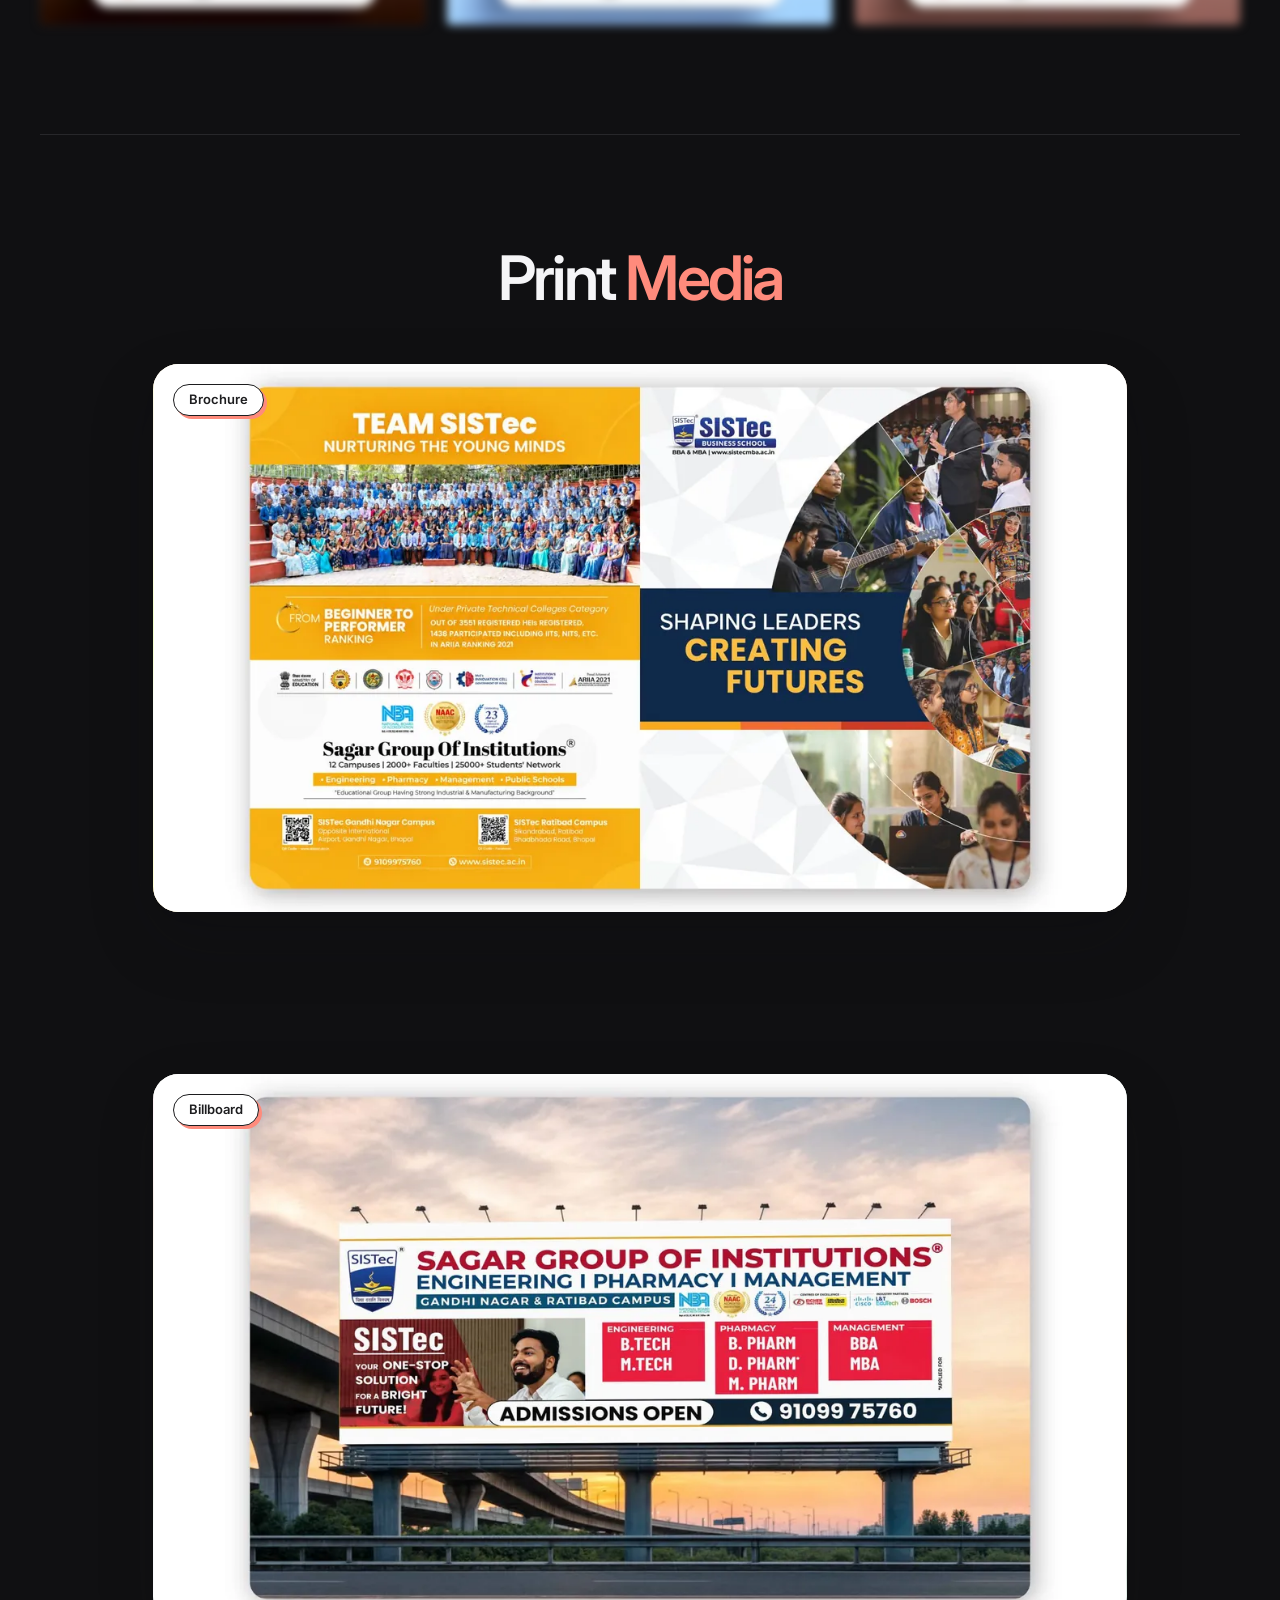
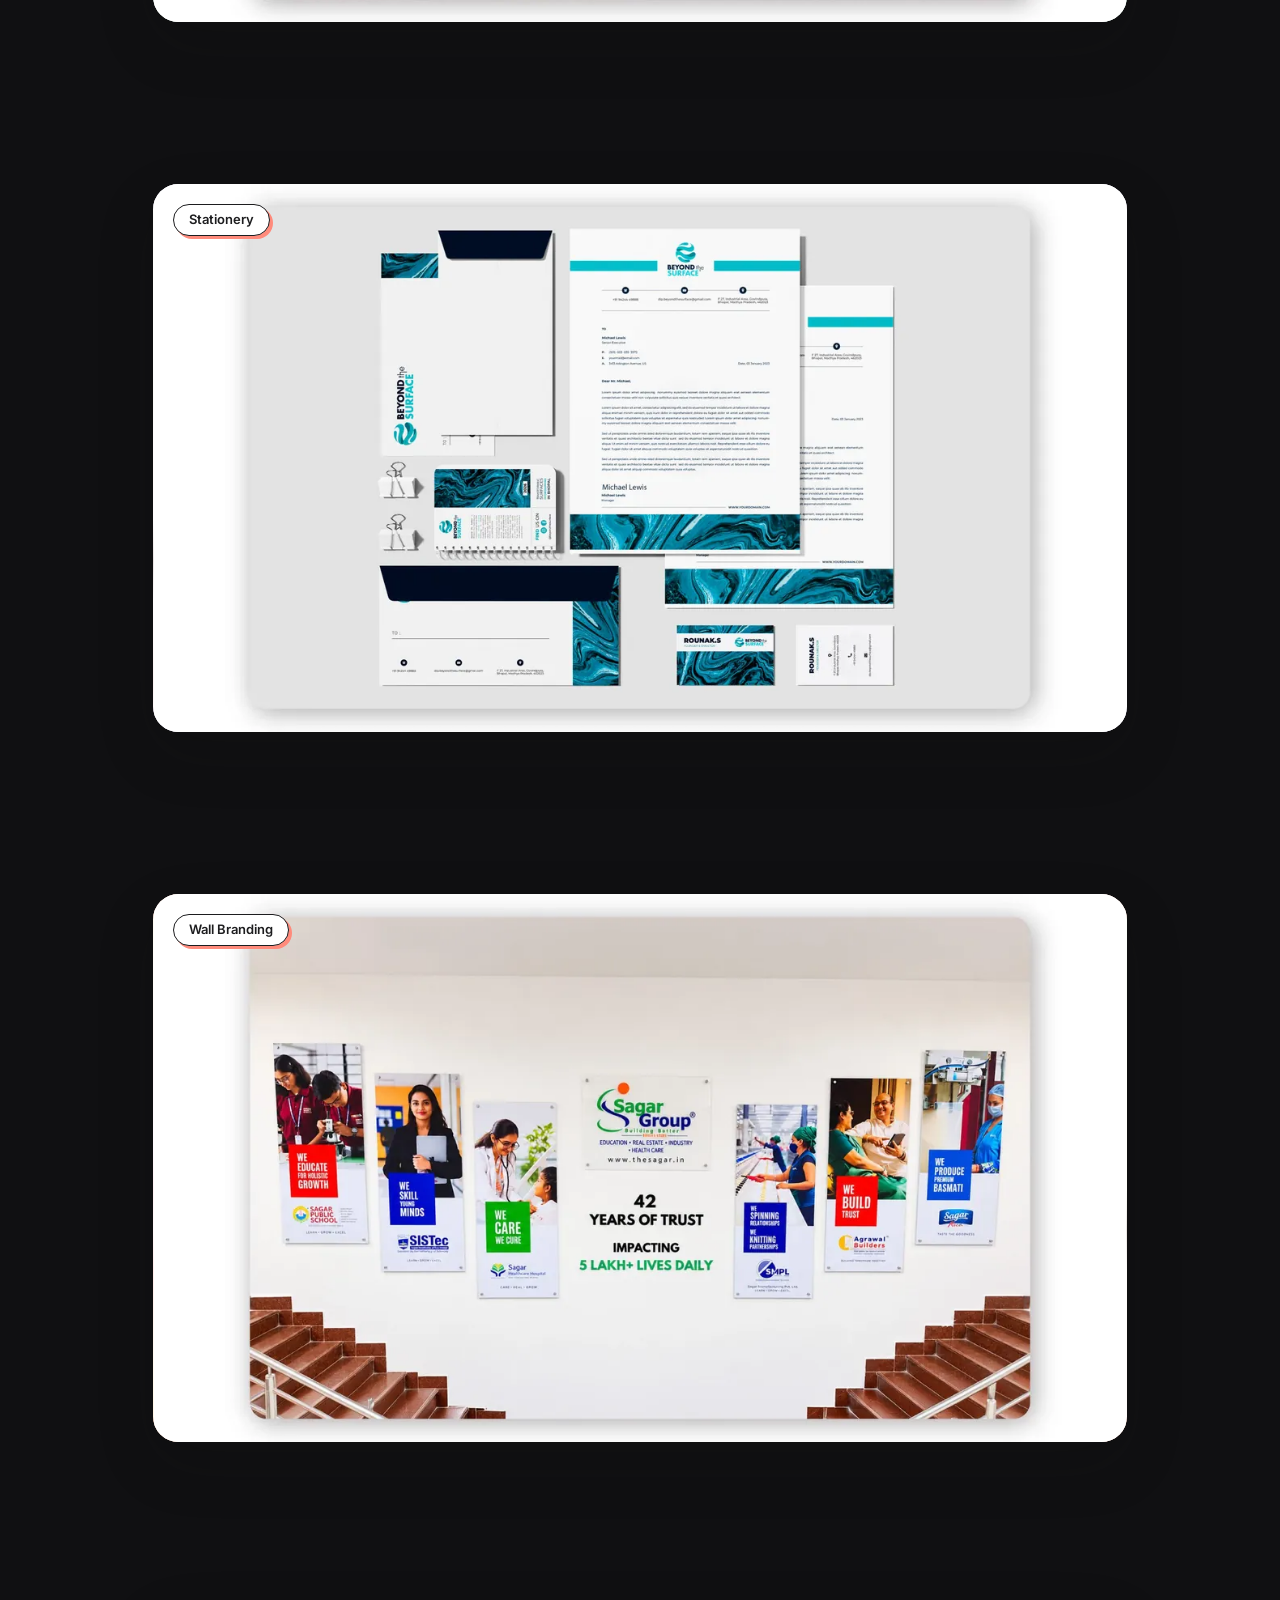
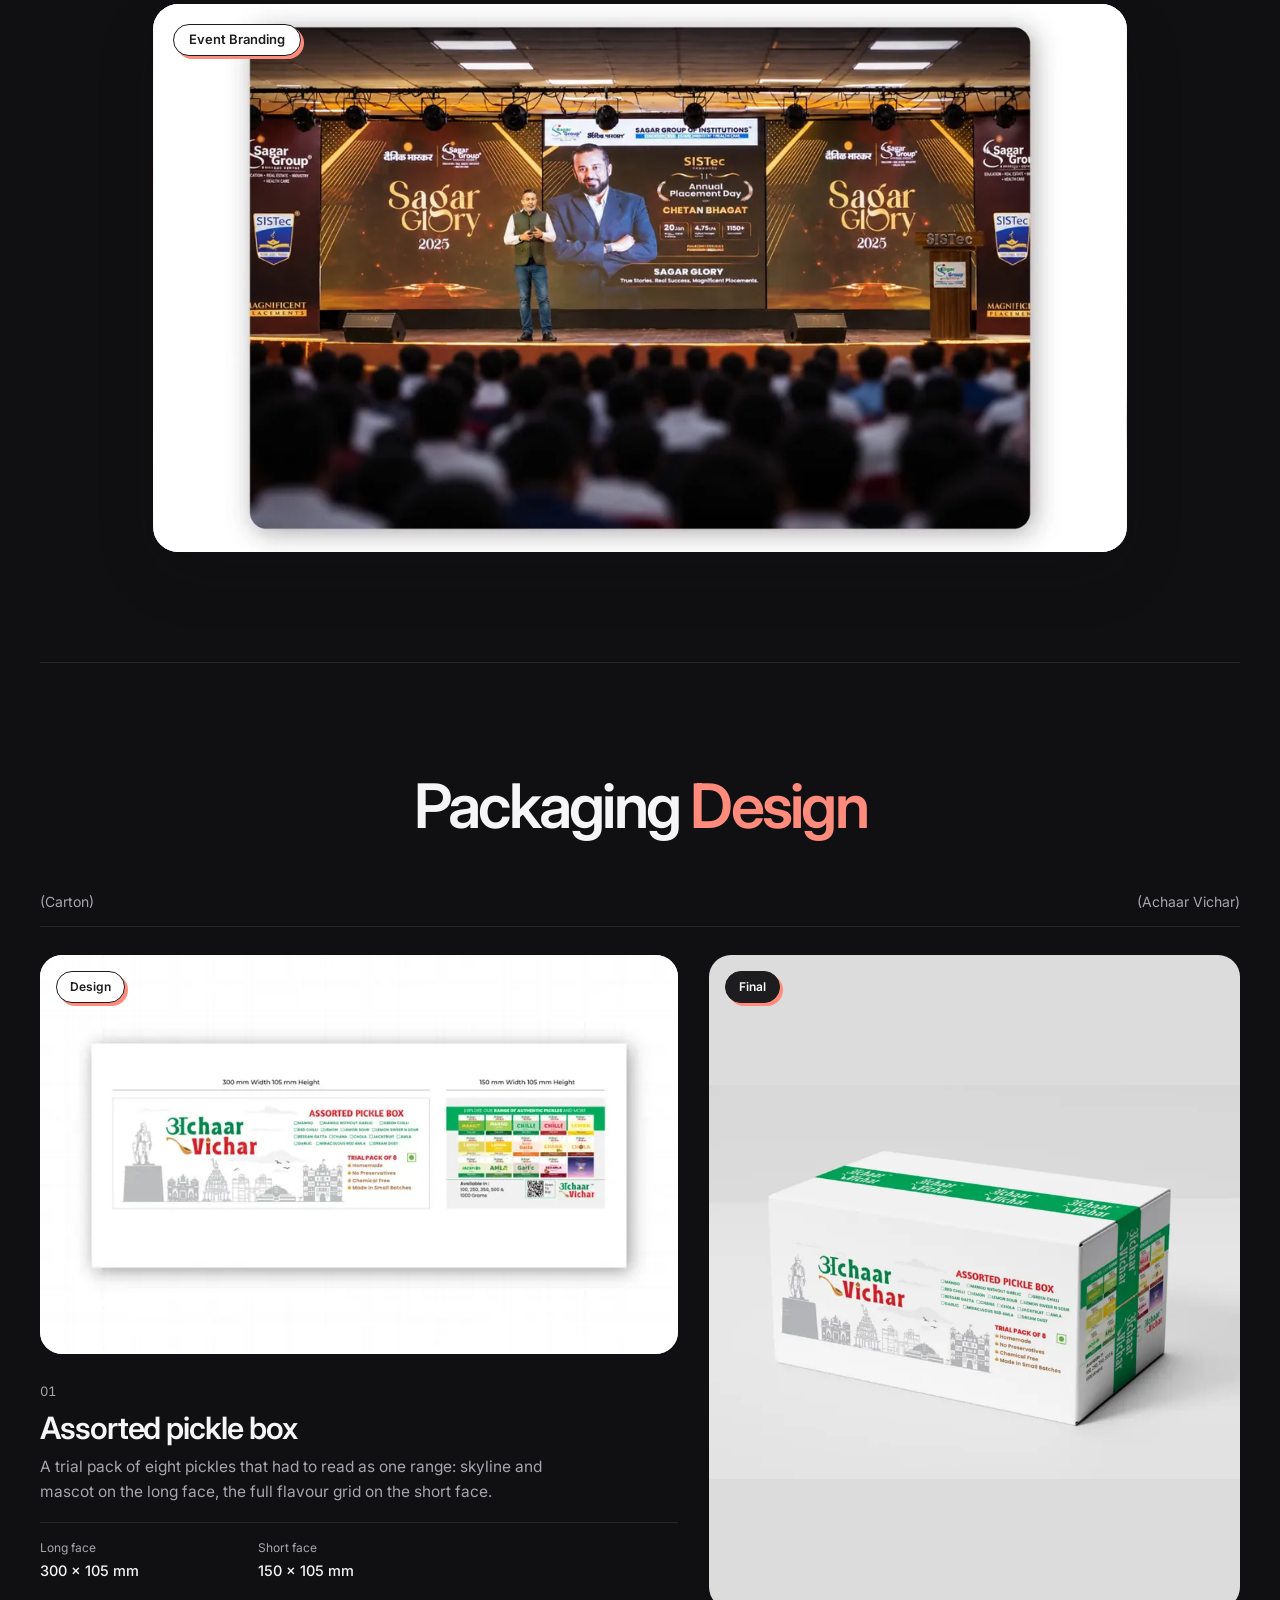
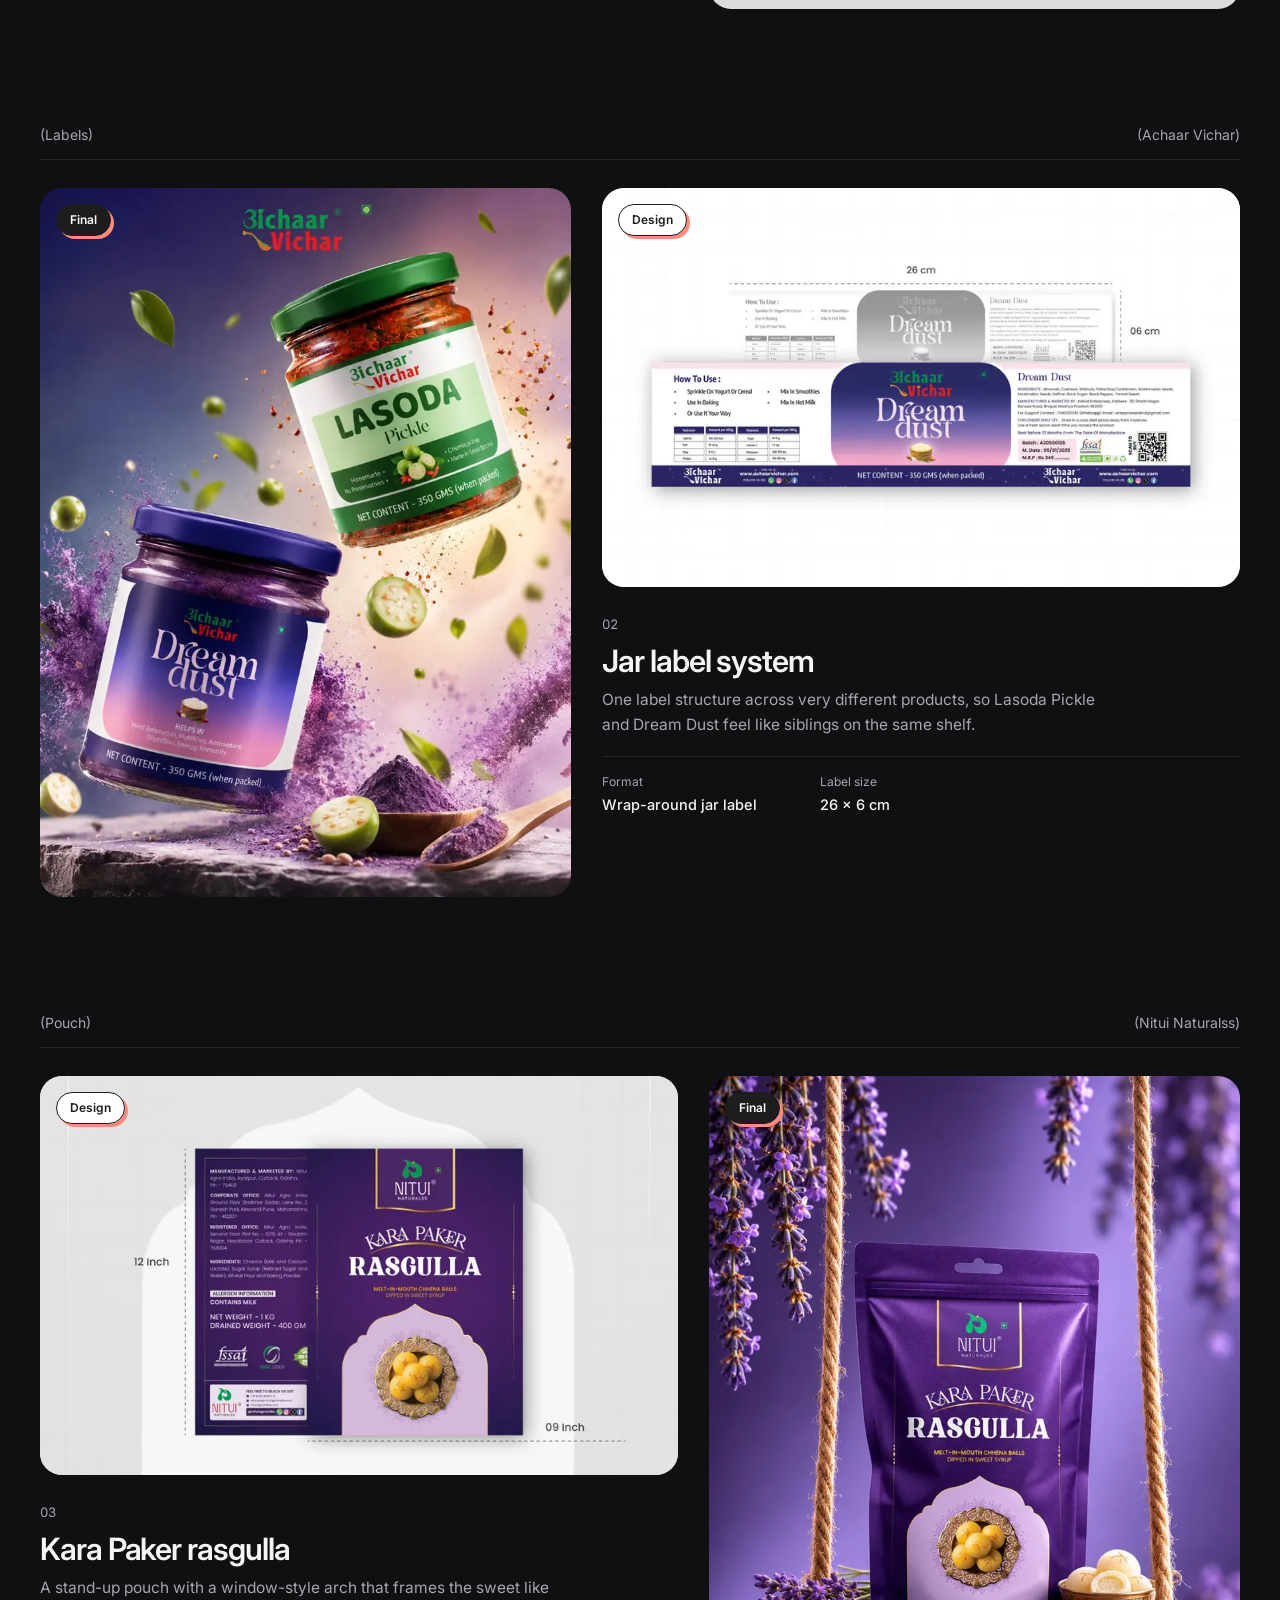
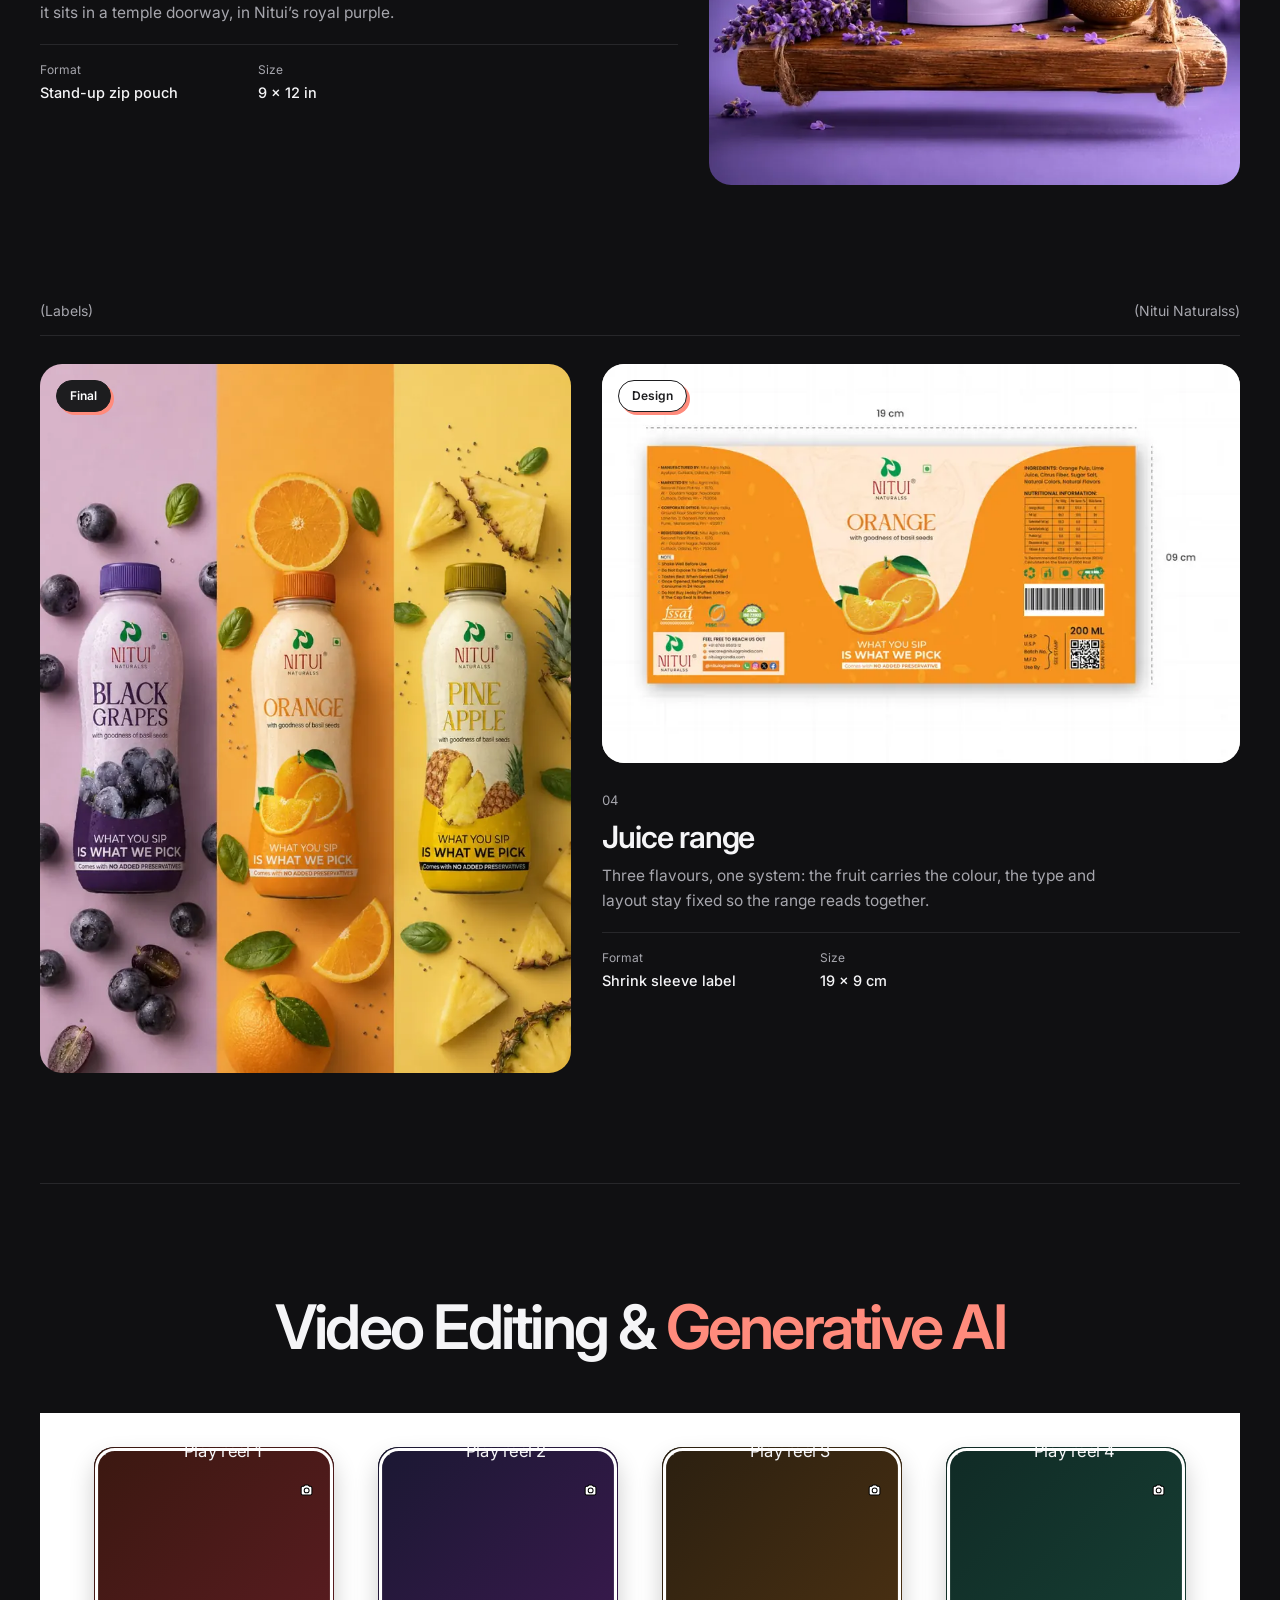
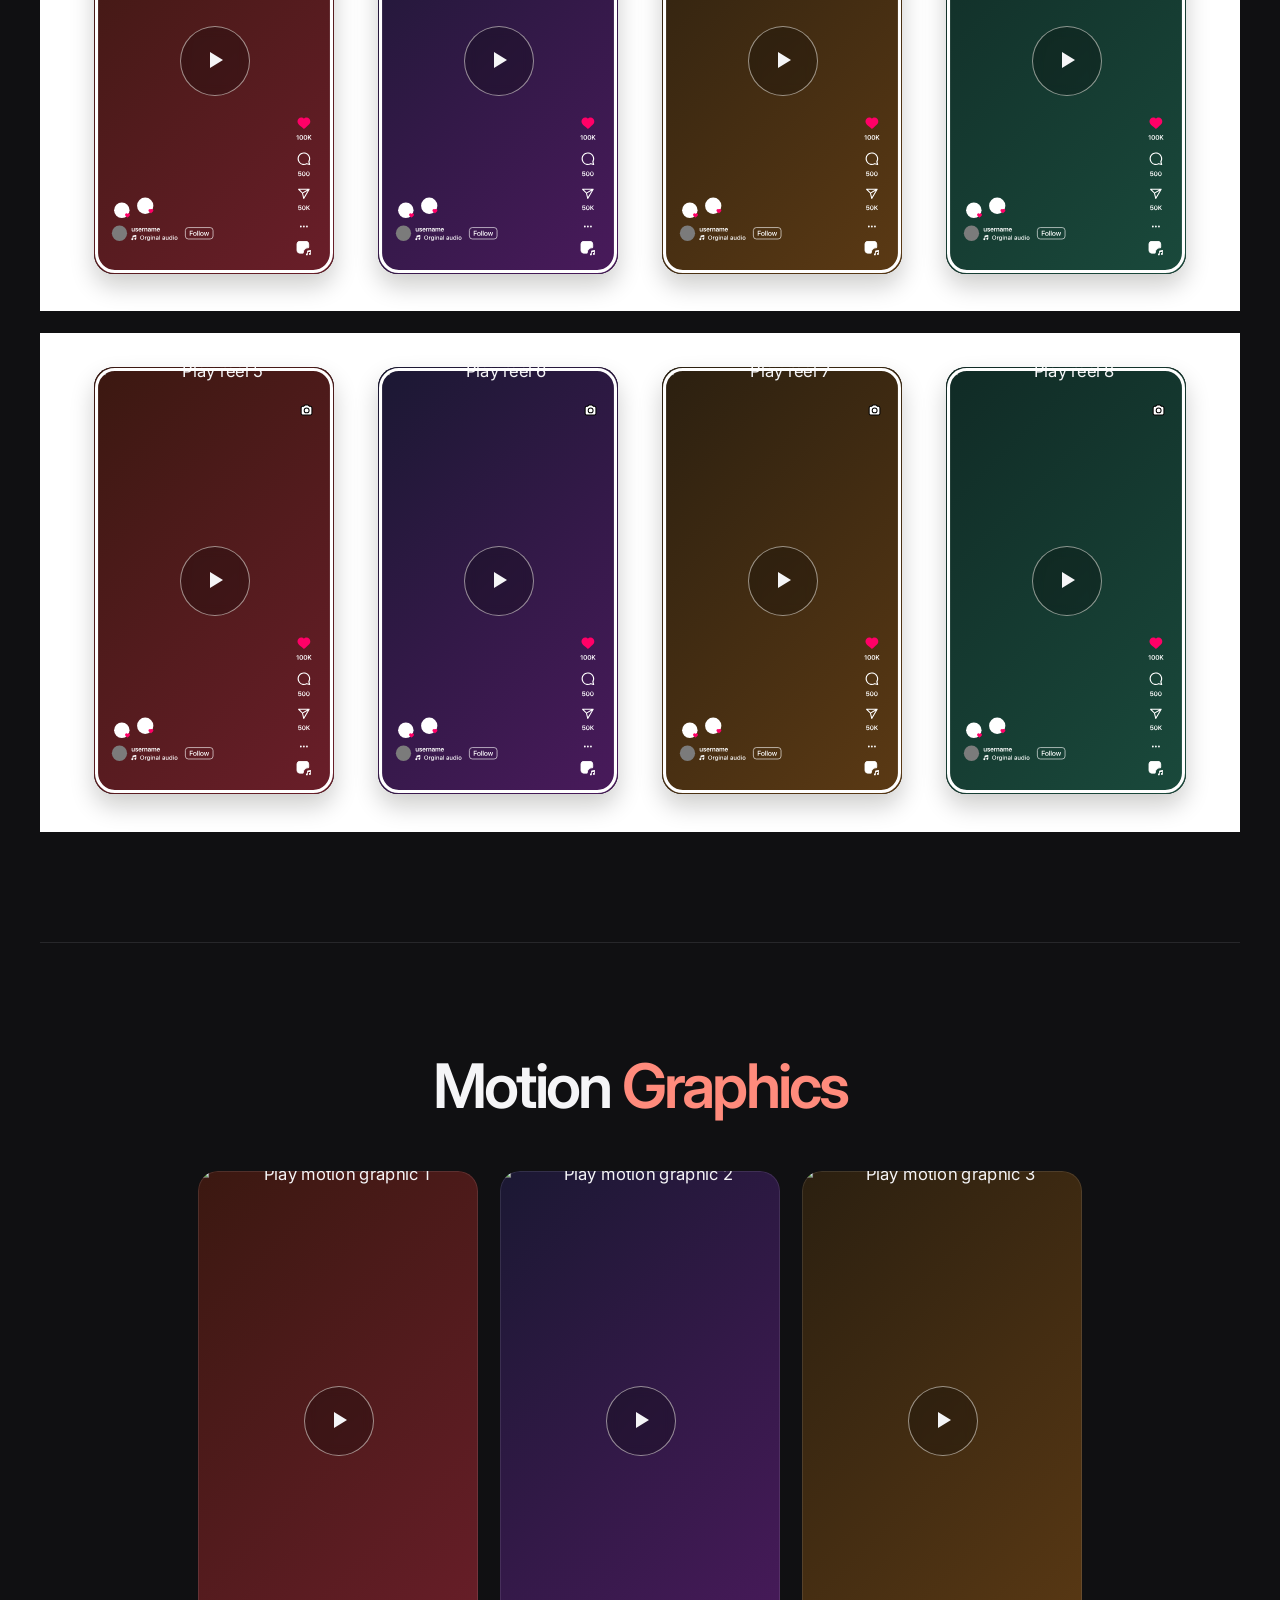
==== commit a234686b: "QA pass: fix overlaps, unify spacing and headings, lighter images - Fix the brief caption overlap an" ====
--- a/index.html
+++ b/index.html
@@ -3,6 +3,14 @@
 <head>
 <meta charset="UTF-8">
 <meta name="viewport" content="width=device-width, initial-scale=1.0">
+<meta name="description" content="Akash Namdev is a multidisciplinary designer in Bhopal, India: brand identity, social media creatives, print, packaging, video editing, motion graphics and websites.">
+<meta name="theme-color" content="#101012">
+<meta property="og:type" content="website">
+<meta property="og:title" content="Akash Namdev — Multidisciplinary Designer">
+<meta property="og:description" content="Brand identity, social media, print, packaging, video editing, motion graphics and websites. Based in Bhopal, India.">
+<meta property="og:image" content="images/uploads/artboard-1.jpg">
+<meta name="twitter:card" content="summary_large_image">
+<link rel="icon" href="data:image/svg+xml,%3Csvg xmlns='http://www.w3.org/2000/svg' viewBox='0 0 64 64'%3E%3Crect width='64' height='64' rx='14' fill='%23101012'/%3E%3Ctext x='32' y='43' font-family='Georgia,serif' font-size='30' font-weight='700' text-anchor='middle' fill='%23f3e7b3'%3EAN%3C/text%3E%3C/svg%3E">
 <title>Akash Namdev — Independent Creative Practice</title>
 <link rel="preconnect" href="https://fonts.googleapis.com">
 <link rel="preconnect" href="https://fonts.gstatic.com" crossorigin>
@@ -28,6 +36,9 @@
   overflow-x: hidden;
 }
 a { color: inherit; text-decoration: none; }
+:where(img[width][height]) { height: auto; }
+/* a 24px blurred copy shows in the image's place until the real one arrives */
+img[style*="--ph"] { background: var(--ph) center / cover no-repeat; }
 img { display: block; max-width: 100%; }
 
 /* Nav */
@@ -213,7 +224,10 @@
 @keyframes bob { 0%,100% { transform: translateY(0); } 50% { transform: translateY(6px); } }
 
 /* Section base */
-section { padding: 120px 40px; }
+/* one type scale: every section heading shares --h-section; the chapter
+   titles inside Work sit one step below it (see portfolio-theme.css) */
+:root { --section-y: 120px; --h-section: clamp(38px, 5.6vw, 76px); }
+section { padding: var(--section-y) 40px; }
 .container { max-width: 1400px; margin: 0 auto; }
 .section-label {
   font-family: 'Inter', sans-serif;
@@ -246,7 +260,7 @@
 /* heading with no subtext beside it — the two-column split and the deep gap
    below both existed to make room for that paragraph. Let the content that
    follows set its own top spacing instead. */
-.ev-head:has(> :only-child) { grid-template-columns: 1fr; margin-bottom: 0; }
+.ev-head:has(> :only-child) { grid-template-columns: 1fr; margin-bottom: clamp(28px, 4vw, 56px); }
 
 .slider { position: relative; }
 .slider-stage {
@@ -311,7 +325,7 @@
 }
 .slide-kicker {
   font-family: 'Inter', sans-serif;
-  font-size: 10px;
+  font-size: 12px;
   letter-spacing: 0.22em;
   text-transform: uppercase;
   opacity: 0.7;
@@ -807,7 +821,7 @@
 .tool-slot .frame-media[data-ph]::after { color: rgba(10, 9, 8, 0.35); }
 
 /* ============ WORK — CATEGORY CHAPTERS ============ */
-.work { border-top: 1px solid var(--border); padding-bottom: 60px; }
+.work { border-top: 1px solid var(--border); padding-bottom: 10px; }
 .work-intro { display: grid; grid-template-columns: 1.1fr 1fr; gap: 100px; align-items: end; margin-bottom: 56px; }
 .work-intro p { font-size: 16px; line-height: 1.65; color: var(--text-dim); max-width: 460px; }
 
@@ -839,6 +853,7 @@
   color: var(--text-dim);
   transition: color 0.3s, border-color 0.3s, background 0.3s;
 }
+a.frame[href="#"], a.logo-slide[href="#"] { cursor: default; }
 .cat-chip:hover { color: var(--text); border-color: rgba(244,241,234,0.4); }
 .cat-chip.on { color: var(--bg); background: var(--text); border-color: var(--text); }
 
@@ -1232,7 +1247,7 @@
 .cta {
   text-align: center;
   background: radial-gradient(ellipse 100% 80% at 50% 0%, var(--accent-orange) 0%, var(--accent-pink) 30%, var(--accent-purple) 60%, var(--bg) 95%);
-  padding: 180px 40px;
+  padding: var(--section-y) 40px;
 }
 .cta h2 {
   font-family: 'Inter', sans-serif;
@@ -1304,11 +1319,13 @@
 }
 .cf-email-note {
   font-family: 'Inter', sans-serif;
-  font-size: 11px;
-  letter-spacing: 0.1em;
+  font-size: 13px;
+  letter-spacing: 0.04em;
   color: var(--text-dim);
 }
 .cf-email-note a {
+  display: inline-block;
+  padding: 8px 0;
   color: var(--text);
   border-bottom: 1px solid var(--border);
   transition: border-color 0.25s;
@@ -1537,7 +1554,8 @@
   nav.scrolled { background: rgba(10, 9, 8, 0.95); backdrop-filter: none; }
   .cat-rail { background: rgba(10, 9, 8, 0.96); backdrop-filter: none; }
   nav ul { display: none; }
-  section { padding: 80px 20px; }
+  :root { --section-y: 80px; }
+  section { padding: var(--section-y) 20px; }
   .about-grid, .ev-head, .work-intro, .chapter-head { grid-template-columns: 1fr; gap: 32px; }
   .show-row { --showcase-h: auto; gap: 56px; }
   .reel { margin: 0 -20px; padding: 54px 0 60px; }
@@ -1821,6 +1839,7 @@
 /* Websites */
 .web-case{display:grid;grid-template-columns:1.5fr 1fr;gap:48px;align-items:center;margin:40px 0 72px}
 .web-case:nth-of-type(even){grid-template-columns:1fr 1.5fr}
+.web-case:last-child{margin-bottom:0}
 .web-case:nth-of-type(even) .web-shots{order:2}
 .web-shots{display:grid;grid-template-columns:1fr 1fr;gap:14px}
 .web-shot{position:relative;aspect-ratio:16/10;border-radius:14px;overflow:hidden;border:1px solid var(--border,rgba(255,255,255,.12));background:rgba(127,127,127,.08);display:grid;place-items:center;text-align:center;font-size:13px;opacity:.9;padding-top:22px}
@@ -1838,15 +1857,19 @@
 .web-tags{list-style:none;padding:0;margin:18px 0 24px;display:flex;flex-wrap:wrap;gap:8px}
 .web-tags li{font-size:12px;padding:6px 12px;border-radius:99px;border:1px solid var(--border,rgba(127,127,127,.3))}
 .web-link{display:inline-block;font-weight:600;border-bottom:1px solid currentColor;padding-bottom:2px;color:inherit;text-decoration:none}
-@media (max-width:900px){.web-case,.web-case:nth-of-type(even){grid-template-columns:1fr;gap:24px;margin:24px 0 48px}.web-case:nth-of-type(even) .web-shots{order:0}}
+@media (max-width:900px){.web-case,.web-case:nth-of-type(even){grid-template-columns:1fr;gap:24px;margin:24px 0 48px}.web-case:last-child{margin-bottom:0}.web-case:nth-of-type(even) .web-shots{order:0}}
 
 /* About — intro stage */
 .ab-stage{--cream:#f3e7b3;--pink:#e46bd6;position:relative;display:grid;grid-template-columns:1fr minmax(260px,360px) 1fr;grid-template-areas:"head head head" "left photo right";gap:28px 72px;align-items:center;max-width:1180px;margin:0 auto 72px}
 .ab-head{grid-area:head;text-align:center}
-.ab-title{font-family:'Fraunces',serif;font-weight:600;font-size:clamp(46px,8vw,110px);line-height:.95;letter-spacing:-.03em;color:var(--cream);margin:0}
+.ab-title{font-family:'Fraunces',serif;font-weight:600;font-size:var(--h-section, clamp(38px, 5.6vw, 76px));line-height:1.06;letter-spacing:-.03em;color:var(--cream);margin:0}
+#about .ab-title{line-height:1.06}
 .ab-title span{display:inline-block;margin-left:.08em;animation:abWave 2.4s ease-in-out infinite;transform-origin:50% 90%}
 .ab-sub{font-size:13px;letter-spacing:.22em;text-transform:uppercase;margin:12px 0 0;opacity:.75}
-.ab-photo.about-photo{grid-area:photo;aspect-ratio:3/4;border-radius:22px;outline:5px solid var(--cream);outline-offset:-1px;box-shadow:0 30px 80px rgba(0,0,0,.45);animation:abFloat 6s ease-in-out infinite}
+.ab-photo.about-photo{grid-area:photo;justify-self:center;width:100%;max-width:310px;aspect-ratio:auto;background:none;border-radius:0;outline:0;box-shadow:none;overflow:visible}
+.ab-photo .about-img{position:relative;inset:auto;display:block;width:100%;height:auto;object-fit:contain;z-index:2}
+.ab-photo.about-photo::before,.ab-photo.about-photo::after{display:none}
+:root[data-theme="light"] .ab-stage{--cream:#9a7a1c}
 .ab-left{grid-area:left}.ab-right{grid-area:right}
 .ab-side{position:relative;z-index:3;display:flex;flex-direction:column;gap:44px}
 .ab-left{align-items:flex-end;text-align:right}.ab-right{align-items:flex-start;text-align:left}
@@ -1883,10 +1906,10 @@
 @keyframes abHop{0%,70%,100%{transform:translateY(0)}80%{transform:translateY(-8px) rotate(-6deg)}90%{transform:translateY(0) rotate(0)}}
 @keyframes abGlow{0%,10%,100%{color:inherit}4%{color:var(--cream)}}
 @keyframes abWave{0%,60%,100%{transform:rotate(0)}70%{transform:rotate(14deg)}80%{transform:rotate(-8deg)}90%{transform:rotate(6deg)}}
-#about .about-quote{max-width:760px;margin:0 auto;text-align:center}
+#about .about-quote,body #about .about-quote{max-width:760px;margin:0 auto;text-align:center;line-height:1.35}
 @media (max-width:900px){
   .ab-stage{grid-template-columns:1fr 1fr;grid-template-areas:"head head" "photo photo" "left right";gap:28px 20px}
-  .ab-photo.about-photo{max-width:300px;width:100%;justify-self:center}
+  .ab-photo.about-photo{max-width:240px}
   .ab-left,.ab-right{align-items:center;text-align:center}
   .ab-arrow{display:none}
   .ab-tools{grid-template-columns:repeat(5,40px);gap:8px}.ab-tools li{width:40px;height:40px;font-size:14px;border-radius:10px}
@@ -1894,7 +1917,7 @@
 @media (max-width:560px){.ab-stage{grid-template-areas:"head head" "photo photo" "left left" "right right"}}
 @media (prefers-reduced-motion:reduce){.ab-stage *{animation:none!important}.ab-draw{stroke-dashoffset:0}.ab-tip{opacity:1}}
 </style>
-<link rel="stylesheet" href="portfolio-theme.css?v=pk3"><link rel="stylesheet" href="featured.css?v=30"><script src="featured.js?v=11" defer></script><script src="portfolio-theme.js?v=perf2"></script></head>
+<link rel="stylesheet" href="portfolio-theme.css?v=pk5"><link rel="stylesheet" href="featured.css?v=33"><script src="featured.js?v=11" defer></script><script src="portfolio-theme.js?v=perf2"></script></head>
 <body class="meadow-open">
 
 <nav>
@@ -1913,9 +1936,9 @@
   <button class="mm-close" id="mmClose" aria-label="Close menu">CLOSE ✕</button>
   <a href="#work">Work</a>
   <a href="#showcase">Featured</a>
-  <a href="#moments">Moments</a>
   <a href="#about">About</a>
   <a href="#contact">Contact</a>
+  <a href="#moments">Moments</a>
   <span class="mm-foot">Bhopal · Open for collaboration</span>
 </div>
 
@@ -1923,14 +1946,14 @@
 <section class="meadow-entry" id="meadowEntry" aria-labelledby="meadowTitle">
   <div class="meadow" aria-hidden="true">
     <div class="meadow-scene">
-      <img class="meadow-background" src="images/meadow/background.jpg" width="6264" height="2688" alt="" fetchpriority="high" draggable="false">
-      <img class="cloud cloud-top" src="images/meadow/cloud-top.png" width="255" height="49" alt="" draggable="false">
-      <img class="flower depth-left" src="images/meadow/depth-left.png" width="410" height="281" alt="" draggable="false">
-      <img class="flower depth-middle" src="images/meadow/depth-middle.png" width="589" height="218" alt="" draggable="false">
-      <img class="flower depth-right" src="images/meadow/depth-right.png" width="421" height="212" alt="" draggable="false">
-      <img class="flower foreground-left" src="images/meadow/left.png" width="438" height="260" alt="" draggable="false">
-      <img class="flower foreground-middle" src="images/meadow/middle.png" width="990" height="245" alt="" draggable="false">
-      <img class="flower foreground-right" src="images/meadow/right.png" width="562" height="257" alt="" draggable="false">
+      <img class="meadow-background" src="images/meadow/background.jpg" width="6264" height="2688" alt="" fetchpriority="high" draggable="false" srcset="images/_resp/meadow/background-400.webp 400w, images/_resp/meadow/background-800.webp 800w, images/_resp/meadow/background-1200.webp 1200w, images/_resp/meadow/background-1600.webp 1600w, images/_resp/meadow/background-2400.webp 2400w, images/_resp/meadow/background-3200.webp 3200w" sizes="(max-width: 620px) 505vw, (max-width: 1100px) 505vw, 215vw" style="--ph:url([data-uri])">
+      <img class="cloud cloud-top" src="images/meadow/cloud-top.webp" width="255" height="49" alt="" draggable="false" srcset="images/meadow/cloud-top.webp 255w" sizes="(max-width: 620px) 134vw, (max-width: 1100px) 134vw, 57vw">
+      <img class="flower depth-left" src="images/meadow/depth-left.webp" width="410" height="281" alt="" draggable="false" srcset="images/meadow/depth-left.webp 410w" sizes="(max-width: 620px) 108vw, (max-width: 1100px) 108vw, 46vw">
+      <img class="flower depth-middle" src="images/meadow/depth-middle.webp" width="589" height="218" alt="" draggable="false" srcset="images/_resp/meadow/depth-middle-400.webp 400w, images/meadow/depth-middle.webp 589w" sizes="(max-width: 620px) 155vw, (max-width: 1100px) 155vw, 66vw">
+      <img class="flower depth-right" src="images/meadow/depth-right.webp" width="421" height="212" alt="" draggable="false" srcset="images/meadow/depth-right.webp 421w" sizes="(max-width: 620px) 111vw, (max-width: 1100px) 111vw, 47vw">
+      <img class="flower foreground-left" src="images/meadow/left.webp" width="438" height="260" alt="" draggable="false" srcset="images/_resp/meadow/left-400.webp 400w, images/meadow/left.webp 438w" sizes="(max-width: 620px) 115vw, (max-width: 1100px) 115vw, 50vw">
+      <img class="flower foreground-middle" src="images/meadow/middle.webp" width="990" height="245" alt="" draggable="false" srcset="images/_resp/meadow/middle-400.webp 400w, images/_resp/meadow/middle-800.webp 800w, images/meadow/middle.webp 990w" sizes="(max-width: 620px) 261vw, (max-width: 1100px) 261vw, 111vw">
+      <img class="flower foreground-right" src="images/meadow/right.webp" width="562" height="257" alt="" draggable="false" srcset="images/_resp/meadow/right-400.webp 400w, images/meadow/right.webp 562w" sizes="(max-width: 620px) 148vw, (max-width: 1100px) 148vw, 63vw">
     </div>
   </div>
   <div class="meadow-welcome">
@@ -1958,14 +1981,14 @@
 <section class="meadow-hero" id="home" aria-labelledby="meadowHeroTitle">
   <div class="meadow" aria-hidden="true">
     <div class="meadow-scene">
-      <img class="meadow-background" src="images/meadow/background.jpg" width="6264" height="2688" alt="" loading="lazy" draggable="false">
-      <img decoding="async" loading="lazy" class="cloud cloud-top" src="images/meadow/cloud-top.png" width="255" height="49" alt="" draggable="false">
-      <img decoding="async" loading="lazy" class="flower depth-left" src="images/meadow/depth-left.png" width="410" height="281" alt="" draggable="false">
-      <img decoding="async" loading="lazy" class="flower depth-middle" src="images/meadow/depth-middle.png" width="589" height="218" alt="" draggable="false">
-      <img decoding="async" loading="lazy" class="flower depth-right" src="images/meadow/depth-right.png" width="421" height="212" alt="" draggable="false">
-      <img decoding="async" loading="lazy" class="flower foreground-left" src="images/meadow/left.png" width="438" height="260" alt="" draggable="false">
-      <img decoding="async" loading="lazy" class="flower foreground-middle" src="images/meadow/middle.png" width="990" height="245" alt="" draggable="false">
-      <img decoding="async" loading="lazy" class="flower foreground-right" src="images/meadow/right.png" width="562" height="257" alt="" draggable="false">
+      <img class="meadow-background" src="images/meadow/background.jpg" width="6264" height="2688" alt="" loading="lazy" draggable="false" srcset="images/_resp/meadow/background-400.webp 400w, images/_resp/meadow/background-800.webp 800w, images/_resp/meadow/background-1200.webp 1200w, images/_resp/meadow/background-1600.webp 1600w, images/_resp/meadow/background-2400.webp 2400w, images/_resp/meadow/background-3200.webp 3200w" sizes="(max-width: 620px) 505vw, (max-width: 1100px) 505vw, 215vw" style="--ph:url([data-uri])">
+      <img decoding="async" loading="lazy" class="cloud cloud-top" src="images/meadow/cloud-top.webp" width="255" height="49" alt="" draggable="false" srcset="images/meadow/cloud-top.webp 255w" sizes="(max-width: 620px) 134vw, (max-width: 1100px) 134vw, 57vw">
+      <img decoding="async" loading="lazy" class="flower depth-left" src="images/meadow/depth-left.webp" width="410" height="281" alt="" draggable="false" srcset="images/meadow/depth-left.webp 410w" sizes="(max-width: 620px) 108vw, (max-width: 1100px) 108vw, 46vw">
+      <img decoding="async" loading="lazy" class="flower depth-middle" src="images/meadow/depth-middle.webp" width="589" height="218" alt="" draggable="false" srcset="images/_resp/meadow/depth-middle-400.webp 400w, images/meadow/depth-middle.webp 589w" sizes="(max-width: 620px) 155vw, (max-width: 1100px) 155vw, 66vw">
+      <img decoding="async" loading="lazy" class="flower depth-right" src="images/meadow/depth-right.webp" width="421" height="212" alt="" draggable="false" srcset="images/meadow/depth-right.webp 421w" sizes="(max-width: 620px) 111vw, (max-width: 1100px) 111vw, 47vw">
+      <img decoding="async" loading="lazy" class="flower foreground-left" src="images/meadow/left.webp" width="438" height="260" alt="" draggable="false" srcset="images/_resp/meadow/left-400.webp 400w, images/meadow/left.webp 438w" sizes="(max-width: 620px) 115vw, (max-width: 1100px) 115vw, 50vw">
+      <img decoding="async" loading="lazy" class="flower foreground-middle" src="images/meadow/middle.webp" width="990" height="245" alt="" draggable="false" srcset="images/_resp/meadow/middle-400.webp 400w, images/_resp/meadow/middle-800.webp 800w, images/meadow/middle.webp 990w" sizes="(max-width: 620px) 261vw, (max-width: 1100px) 261vw, 111vw">
+      <img decoding="async" loading="lazy" class="flower foreground-right" src="images/meadow/right.webp" width="562" height="257" alt="" draggable="false" srcset="images/_resp/meadow/right-400.webp 400w, images/meadow/right.webp 562w" sizes="(max-width: 620px) 148vw, (max-width: 1100px) 148vw, 63vw">
     </div>
   </div>
   <div class="meadow-welcome">
@@ -2002,7 +2025,7 @@
         <div class="slider-track">
 
           <div class="slide">
-            <img loading="lazy" decoding="async" class="slide-media" src="images/slider-01.jpg" alt="TEDx SISTec Bhopal main stage backdrop">
+            <img loading="lazy" decoding="async" class="slide-media" src="images/slider-01.jpg" alt="TEDx SISTec Bhopal main stage backdrop" width="2000" height="1125" srcset="images/_resp/slider-01-400.webp 400w, images/_resp/slider-01-800.webp 800w, images/_resp/slider-01-1200.webp 1200w, images/_resp/slider-01-1600.webp 1600w, images/_resp/slider-01-2000.webp 2000w" sizes="(max-width: 620px) 104vw, (max-width: 1100px) 104vw, 97vw" style="--ph:url([data-uri])">
             <div class="slide-caption">
               <span class="slide-kicker">Event · Stage &amp; Signage</span>
               <h3>TEDx SISTec Bhopal — stage &amp; backdrop</h3>
@@ -2011,7 +2034,7 @@
           </div>
 
           <div class="slide">
-            <img loading="lazy" decoding="async" class="slide-media" src="images/slider-02.jpg" alt="Sagar Glory 2025 annual placement day stage and LED wall">
+            <img loading="lazy" decoding="async" class="slide-media" src="images/slider-02.jpg" alt="Sagar Glory 2025 annual placement day stage and LED wall" width="2000" height="1125" srcset="images/_resp/slider-02-400.webp 400w, images/_resp/slider-02-800.webp 800w, images/_resp/slider-02-1200.webp 1200w, images/_resp/slider-02-1600.webp 1600w, images/_resp/slider-02-2000.webp 2000w" sizes="(max-width: 620px) 100vw, (max-width: 1100px) 100vw, 94vw" style="--ph:url([data-uri])">
             <div class="slide-caption">
               <span class="slide-kicker">Event · Stage &amp; LED</span>
               <h3>Sagar Glory 2025 — annual placement day</h3>
@@ -2020,7 +2043,7 @@
           </div>
 
           <div class="slide">
-            <img loading="lazy" decoding="async" class="slide-media" src="images/slider-03.jpg" alt="Sagar Group of Institutions Silver Jubilee celebration stage">
+            <img loading="lazy" decoding="async" class="slide-media" src="images/slider-03.jpg" alt="Sagar Group of Institutions Silver Jubilee celebration stage" width="2000" height="1125" srcset="images/_resp/slider-03-400.webp 400w, images/_resp/slider-03-800.webp 800w, images/_resp/slider-03-1200.webp 1200w, images/_resp/slider-03-1600.webp 1600w, images/_resp/slider-03-2000.webp 2000w" sizes="(max-width: 620px) 104vw, (max-width: 1100px) 104vw, 98vw" style="--ph:url([data-uri])">
             <div class="slide-caption">
               <span class="slide-kicker">Event · Large Format</span>
               <h3>Silver Jubilee — Sagar Group of Institutions</h3>
@@ -2070,7 +2093,7 @@
   <article class="fp-case" id="fp-identity">
     <div class="fp-cover" data-cover>
       <!-- phones (620px and narrower) load the portrait potdar-cover-phone.jpg; everything wider loads the 16:9 image -->
-      <div class="fp-cover-media"><picture><source media="(max-width: 620px)" srcset="images/uploads/potdar-cover-phone.jpg"><img decoding="async" loading="lazy" src="images/uploads/artboard-1.jpg" alt="Potdar Glazetech logo on building signage"></picture></div>
+      <div class="fp-cover-media"><picture><source media="(max-width: 620px)" srcset="images/_resp/uploads/potdar-cover-phone-400.webp 400w, images/_resp/uploads/potdar-cover-phone-800.webp 800w, images/_resp/uploads/potdar-cover-phone-1242.webp 1242w" sizes="(max-width: 620px) 100vw, (max-width: 1100px) 112vw, 112vw"><img decoding="async" loading="lazy" src="images/uploads/artboard-1.jpg" alt="Potdar Glazetech logo on building signage" width="2560" height="1410" srcset="images/_resp/uploads/artboard-1-400.webp 400w, images/_resp/uploads/artboard-1-800.webp 800w, images/_resp/uploads/artboard-1-1200.webp 1200w, images/_resp/uploads/artboard-1-1600.webp 1600w, images/_resp/uploads/artboard-1-2560.webp 2560w" sizes="(max-width: 620px) 100vw, (max-width: 1100px) 112vw, 112vw" style="--ph:url([data-uri])"></picture></div>
       <div class="fp-cover-text">
         <p class="fp-cover-label">01 · Brand Identity</p>
         <h3 class="fp-cover-title">Real Estate Identity</h3>
@@ -2100,19 +2123,19 @@
       <div class="fp-block-head fp-rise"><span class="fp-step-no">02</span><h4>The process</h4></div>
       <div class="fp-steps">
         <div class="fp-rise">
-          <figure class="fp-tile"><img src="images/featured/potdar-tower.jpg" alt="Al Bahar Towers façade" loading="lazy"></figure>
+          <figure class="fp-tile"><img src="images/featured/potdar-tower.jpg" alt="Al Bahar Towers façade" loading="lazy" width="1100" height="1474" srcset="images/_resp/featured/potdar-tower-400.webp 400w, images/_resp/featured/potdar-tower-800.webp 800w, images/_resp/featured/potdar-tower-1100.webp 1100w" sizes="(max-width: 620px) 91vw, (max-width: 1100px) 91vw, 45vw" style="--ph:url([data-uri])"></figure>
           <p class="fp-cap"><b>Started with real façades.</b> The hexagonal shading screen of Abu Dhabi’s Al Bahar Towers.</p>
         </div>
         <div class="fp-rise" style="--d:1">
-          <figure class="fp-tile"><img src="images/featured/potdar-grid.jpg?v=2" alt="Logo construction grid" loading="lazy"></figure>
+          <figure class="fp-tile"><img src="images/featured/potdar-grid.jpg?v=2" alt="Logo construction grid" loading="lazy" width="800" height="680" srcset="images/_resp/featured/potdar-grid-400.webp 400w, images/_resp/featured/potdar-grid-800.webp 800w" sizes="(max-width: 620px) 91vw, (max-width: 1100px) 91vw, 45vw" style="--ph:url([data-uri])"></figure>
           <p class="fp-cap"><b>Built for precision.</b> One mark that holds up on a visiting card or a three-metre sign.</p>
         </div>
         <div class="fp-rise" style="--d:2">
-          <figure class="fp-tile"><img src="images/uploads/potdar-process-traced-shapes.jpg" alt="Dashed lines tracing triangles in the Al Bahar Towers façade" loading="lazy"></figure>
+          <figure class="fp-tile"><img src="images/uploads/potdar-process-traced-shapes.jpg" alt="Dashed lines tracing triangles in the Al Bahar Towers façade" loading="lazy" width="800" height="680" srcset="images/_resp/uploads/potdar-process-traced-shapes-400.webp 400w, images/_resp/uploads/potdar-process-traced-shapes-800.webp 800w" sizes="(max-width: 620px) 91vw, (max-width: 1100px) 91vw, 45vw" style="--ph:url([data-uri])"></figure>
           <p class="fp-cap"><b>Traced the shapes.</b> Triangles in the façade became the hexagon and the arrow.</p>
         </div>
         <div class="fp-rise" style="--d:3">
-          <figure class="fp-tile fp-whole"><img src="images/featured/potdar-concept.jpg?v=2" alt="Hexagon plus upward arrow equals the final mark" loading="lazy"></figure>
+          <figure class="fp-tile fp-whole"><img src="images/featured/potdar-concept.jpg?v=2" alt="Hexagon plus upward arrow equals the final mark" loading="lazy" width="800" height="680" srcset="images/_resp/featured/potdar-concept-400.webp 400w, images/_resp/featured/potdar-concept-800.webp 800w" sizes="(max-width: 620px) 91vw, (max-width: 1100px) 91vw, 45vw" style="--ph:url([data-uri])"></figure>
           <p class="fp-cap"><b>Fused, not stacked.</b> Hexagon + upward arrow became one shape, so the Vastu brief reads as a single idea instead of three symbols.</p>
         </div>
       </div>
@@ -2121,9 +2144,9 @@
     <div class="fp-block">
       <div class="fp-block-head fp-rise"><span class="fp-step-no">03</span><h4>The outcome</h4></div>
       <div class="fp-mosaic fp-rise">
-        <figure class="fp-tile"><img src="images/featured/potdar-lockup.jpg" alt="Potdar Glazetech primary lockup" loading="lazy"></figure>
-        <figure class="fp-tile"><img src="images/uploads/880640.jpg" alt="Letterhead and visiting cards" loading="lazy"></figure>
-        <figure class="fp-tile"><img src="images/uploads/potdarbag.jpg" alt="Company brochure spread" loading="lazy"></figure>
+        <figure class="fp-tile"><img src="images/featured/potdar-lockup.jpg" alt="Potdar Glazetech primary lockup" loading="lazy" width="1600" height="900" srcset="images/_resp/featured/potdar-lockup-400.webp 400w, images/_resp/featured/potdar-lockup-800.webp 800w, images/_resp/featured/potdar-lockup-1200.webp 1200w, images/_resp/featured/potdar-lockup-1600.webp 1600w" sizes="(max-width: 620px) 91vw, (max-width: 1100px) 91vw, 54vw" style="--ph:url([data-uri])"></figure>
+        <figure class="fp-tile"><img src="images/uploads/880640.jpg" alt="Letterhead and visiting cards" loading="lazy" width="880" height="640" srcset="images/_resp/uploads/880640-400.webp 400w, images/_resp/uploads/880640-800.webp 800w, images/_resp/uploads/880640-880.webp 880w" sizes="(max-width: 620px) 91vw, (max-width: 1100px) 91vw, 36vw" style="--ph:url([data-uri])"></figure>
+        <figure class="fp-tile"><img src="images/uploads/potdarbag.jpg" alt="Company brochure spread" loading="lazy" width="880" height="640" srcset="images/_resp/uploads/potdarbag-400.webp 400w, images/_resp/uploads/potdarbag-800.webp 800w, images/_resp/uploads/potdarbag-880.webp 880w" sizes="(max-width: 620px) 91vw, (max-width: 1100px) 91vw, 36vw" style="--ph:url([data-uri])"></figure>
       </div>
     </div>
   </article>
@@ -2132,7 +2155,7 @@
   <article class="fp-case" id="fp-social">
     <div class="fp-cover fp-cover--soft" data-cover>
       <!-- transparent phone-mockup image on a deep red stage; phones (620px and narrower) load the portrait version, which fills the cover -->
-      <div class="fp-cover-media"><div class="fp-stage fp-stage--campaign"><picture><source media="(max-width: 620px)" srcset="images/uploads/campaign-cover-phone.webp"><img decoding="async" loading="lazy" class="fp-campaign-art" src="images/uploads/campaign-cover.webp" alt="Muscle Tone Fitness Club campaign shown on an Instagram feed, profile grid and story"></picture></div></div>
+      <div class="fp-cover-media"><div class="fp-stage fp-stage--campaign"><picture><source media="(max-width: 620px)" srcset="images/_resp/uploads/campaign-cover-phone-400.webp 400w, images/_resp/uploads/campaign-cover-phone-800.webp 800w, images/uploads/campaign-cover-phone.webp 1080w" sizes="(max-width: 620px) 100vw, (max-width: 1100px) 100vw, 98vw"><img decoding="async" loading="lazy" class="fp-campaign-art" src="images/uploads/campaign-cover.webp" alt="Muscle Tone Fitness Club campaign shown on an Instagram feed, profile grid and story" width="2000" height="1125" srcset="images/_resp/uploads/campaign-cover-400.webp 400w, images/_resp/uploads/campaign-cover-800.webp 800w, images/_resp/uploads/campaign-cover-1200.webp 1200w, images/_resp/uploads/campaign-cover-1600.webp 1600w, images/uploads/campaign-cover.webp 2000w" sizes="(max-width: 620px) 100vw, (max-width: 1100px) 100vw, 98vw"></picture></div></div>
       <div class="fp-cover-text">
         <p class="fp-cover-label">02 · Social Campaign</p>
         <h3 class="fp-cover-title">Campaign Creatives</h3>
@@ -2160,15 +2183,15 @@
       <!-- each campaign: one creative shown as a Facebook feed post, an Instagram feed post and an Instagram story -->
       <div class="fp-mocks fp-rise">
         <p class="fp-mocks-label">Muscle Tone Fitness Club · “This is where the work happens”</p>
-        <div class="fp-mock"><figure class="fp-tile fp-mock-feed"><img src="images/uploads/3_4.jpg" alt="Facebook feed · 3:4" loading="lazy"></figure><p class="fp-mock-cap">Facebook feed · 3:4</p></div>
-        <div class="fp-mock"><figure class="fp-tile fp-mock-feed"><img src="images/uploads/3_4.jpg" alt="Instagram feed · 3:4" loading="lazy"></figure><p class="fp-mock-cap">Instagram feed · 3:4</p></div>
-        <div class="fp-mock"><figure class="fp-tile fp-mock-story"><img src="images/uploads/1-set-9_16.jpg" alt="Instagram story · 9:16" loading="lazy"></figure><p class="fp-mock-cap">Instagram story · 9:16</p></div>
+        <div class="fp-mock"><figure class="fp-tile fp-mock-feed"><img src="images/uploads/3_4.jpg" alt="Facebook feed · 3:4" loading="lazy" width="610" height="810" srcset="images/_resp/uploads/3_4-400.webp 400w, images/_resp/uploads/3_4-610.webp 610w" sizes="(max-width: 620px) 32vw, (max-width: 1100px) 32vw, 25vw" style="--ph:url([data-uri])"></figure><p class="fp-mock-cap">Facebook feed · 3:4</p></div>
+        <div class="fp-mock"><figure class="fp-tile fp-mock-feed"><img src="images/uploads/3_4.jpg" alt="Instagram feed · 3:4" loading="lazy" width="610" height="810" srcset="images/_resp/uploads/3_4-400.webp 400w, images/_resp/uploads/3_4-610.webp 610w" sizes="(max-width: 620px) 32vw, (max-width: 1100px) 32vw, 25vw" style="--ph:url([data-uri])"></figure><p class="fp-mock-cap">Instagram feed · 3:4</p></div>
+        <div class="fp-mock"><figure class="fp-tile fp-mock-story"><img src="images/uploads/1-set-9_16.jpg" alt="Instagram story · 9:16" loading="lazy" width="1080" height="1920" srcset="images/_resp/uploads/1-set-9_16-400.webp 400w, images/_resp/uploads/1-set-9_16-800.webp 800w, images/_resp/uploads/1-set-9_16-1080.webp 1080w" sizes="(max-width: 620px) 24vw, (max-width: 1100px) 24vw, 19vw" style="--ph:url([data-uri])"></figure><p class="fp-mock-cap">Instagram story · 9:16</p></div>
       </div>
       <div class="fp-mocks fp-rise">
         <p class="fp-mocks-label">Four Fountains De-Stress Spa · “Head feels heavy?”</p>
-        <div class="fp-mock"><figure class="fp-tile fp-mock-feed"><img src="images/uploads/untitled-1-18.jpg" alt="Facebook feed · 3:4" loading="lazy"></figure><p class="fp-mock-cap">Facebook feed · 3:4</p></div>
-        <div class="fp-mock"><figure class="fp-tile fp-mock-feed"><img src="images/uploads/untitled-1-18.jpg" alt="Instagram feed · 3:4" loading="lazy"></figure><p class="fp-mock-cap">Instagram feed · 3:4</p></div>
-        <div class="fp-mock"><figure class="fp-tile fp-mock-story"><img src="images/uploads/artboard-1-2.jpg" alt="Instagram story · 9:16" loading="lazy"></figure><p class="fp-mock-cap">Instagram story · 9:16</p></div>
+        <div class="fp-mock"><figure class="fp-tile fp-mock-feed"><img src="images/uploads/untitled-1-18.jpg" alt="Facebook feed · 3:4" loading="lazy" width="610" height="810" srcset="images/_resp/uploads/untitled-1-18-400.webp 400w, images/_resp/uploads/untitled-1-18-610.webp 610w" sizes="(max-width: 620px) 32vw, (max-width: 1100px) 32vw, 25vw" style="--ph:url([data-uri])"></figure><p class="fp-mock-cap">Facebook feed · 3:4</p></div>
+        <div class="fp-mock"><figure class="fp-tile fp-mock-feed"><img src="images/uploads/untitled-1-18.jpg" alt="Instagram feed · 3:4" loading="lazy" width="610" height="810" srcset="images/_resp/uploads/untitled-1-18-400.webp 400w, images/_resp/uploads/untitled-1-18-610.webp 610w" sizes="(max-width: 620px) 32vw, (max-width: 1100px) 32vw, 25vw" style="--ph:url([data-uri])"></figure><p class="fp-mock-cap">Instagram feed · 3:4</p></div>
+        <div class="fp-mock"><figure class="fp-tile fp-mock-story"><img src="images/uploads/artboard-1-2.jpg" alt="Instagram story · 9:16" loading="lazy" width="1080" height="1920" srcset="images/_resp/uploads/artboard-1-2-400.webp 400w, images/_resp/uploads/artboard-1-2-800.webp 800w, images/_resp/uploads/artboard-1-2-1080.webp 1080w" sizes="(max-width: 620px) 24vw, (max-width: 1100px) 24vw, 19vw" style="--ph:url([data-uri])"></figure><p class="fp-mock-cap">Instagram story · 9:16</p></div>
       </div>
     </div>
 
@@ -2215,7 +2238,7 @@
   <!-- 04 — PRINT -->
   <article class="fp-case" id="fp-print">
     <div class="fp-cover" data-cover>
-      <div class="fp-cover-media"><div class="fp-stage fp-stage--green"><img decoding="async" loading="lazy" class="fp-float fp-float--back" src="images/featured/greendeck-aura.jpg" alt=""><img decoding="async" loading="lazy" class="fp-float" src="images/featured/greendeck-nova.jpg" alt="Nova collection spread from the deco by Greendeck catalogue"><!-- phones (620px and narrower) show this PNG instead of the two spreads; the green stays behind it --><img decoding="async" loading="lazy" class="fp-phone-art" src="images/uploads/print-cover-phone.png" alt="Spreads from the deco by Greendeck catalogue"></div></div>
+      <div class="fp-cover-media"><div class="fp-stage fp-stage--green"><img decoding="async" loading="lazy" class="fp-float fp-float--back" src="images/featured/greendeck-aura.jpg" alt="" width="2000" height="750" srcset="images/_resp/featured/greendeck-aura-400.webp 400w, images/_resp/featured/greendeck-aura-800.webp 800w, images/_resp/featured/greendeck-aura-1200.webp 1200w, images/_resp/featured/greendeck-aura-1600.webp 1600w, images/_resp/featured/greendeck-aura-2000.webp 2000w" sizes="(max-width: 620px) 93vw, (max-width: 1100px) 93vw, 86vw" style="--ph:url([data-uri])"><img decoding="async" loading="lazy" class="fp-float" src="images/featured/greendeck-nova.jpg" alt="Nova collection spread from the deco by Greendeck catalogue" width="2000" height="750" srcset="images/_resp/featured/greendeck-nova-400.webp 400w, images/_resp/featured/greendeck-nova-800.webp 800w, images/_resp/featured/greendeck-nova-1200.webp 1200w, images/_resp/featured/greendeck-nova-1600.webp 1600w, images/_resp/featured/greendeck-nova-2000.webp 2000w" sizes="(max-width: 620px) 93vw, (max-width: 1100px) 93vw, 88vw" style="--ph:url([data-uri])"><!-- phones (620px and narrower) show this PNG instead of the two spreads; the green stays behind it --><img decoding="async" loading="lazy" class="fp-phone-art" src="images/uploads/print-cover-phone.webp" alt="Spreads from the deco by Greendeck catalogue" width="1080" height="1728" srcset="images/_resp/uploads/print-cover-phone-400.webp 400w, images/_resp/uploads/print-cover-phone-800.webp 800w, images/uploads/print-cover-phone.webp 1080w" sizes="(max-width: 620px) 100vw, 1px"></div></div>
       <div class="fp-cover-text">
         <p class="fp-cover-label">04 · Print Media</p>
         <h3 class="fp-cover-title">Planter Catalogue</h3>
@@ -2233,25 +2256,25 @@
         <!-- phones (620px and narrower) show the single pages (fp-page) instead of the 2-page spreads -->
         <div class="fp-book-track" tabindex="0" aria-label="Catalogue spreads, scroll sideways">
           <figure class="fp-spread" data-c="0" id="fp-spread-aura" aria-label="Aura collection, pages 01–02">
-            <img src="images/featured/greendeck-aura.jpg" alt="Aura collection catalogue spread" loading="lazy">
+            <img src="images/featured/greendeck-aura.jpg" alt="Aura collection catalogue spread" loading="lazy" width="2000" height="750" srcset="images/_resp/featured/greendeck-aura-400.webp 400w, images/_resp/featured/greendeck-aura-800.webp 800w, images/_resp/featured/greendeck-aura-1200.webp 1200w, images/_resp/featured/greendeck-aura-1600.webp 1600w, images/_resp/featured/greendeck-aura-2000.webp 2000w" sizes="(max-width: 620px) 93vw, (max-width: 1100px) 93vw, 86vw" style="--ph:url([data-uri])">
           </figure>
-          <figure class="fp-page fp-page--left" data-c="0" aria-label="Aura collection, page 01"><img src="images/featured/greendeck-aura.jpg" alt="Aura collection, page 01" loading="lazy"></figure>
-          <figure class="fp-page fp-page--right" data-c="0" aria-label="Aura collection, page 02"><img src="images/featured/greendeck-aura.jpg" alt="Aura collection, page 02" loading="lazy"></figure>
+          <figure class="fp-page fp-page--left" data-c="0" aria-label="Aura collection, page 01"><img src="images/featured/greendeck-aura.jpg" alt="Aura collection, page 01" loading="lazy" width="2000" height="750" srcset="images/_resp/featured/greendeck-aura-400.webp 400w, images/_resp/featured/greendeck-aura-800.webp 800w, images/_resp/featured/greendeck-aura-1200.webp 1200w, images/_resp/featured/greendeck-aura-1600.webp 1600w, images/_resp/featured/greendeck-aura-2000.webp 2000w" sizes="(max-width: 620px) 93vw, (max-width: 1100px) 93vw, 86vw" style="--ph:url([data-uri])"></figure>
+          <figure class="fp-page fp-page--right" data-c="0" aria-label="Aura collection, page 02"><img src="images/featured/greendeck-aura.jpg" alt="Aura collection, page 02" loading="lazy" width="2000" height="750" srcset="images/_resp/featured/greendeck-aura-400.webp 400w, images/_resp/featured/greendeck-aura-800.webp 800w, images/_resp/featured/greendeck-aura-1200.webp 1200w, images/_resp/featured/greendeck-aura-1600.webp 1600w, images/_resp/featured/greendeck-aura-2000.webp 2000w" sizes="(max-width: 620px) 93vw, (max-width: 1100px) 93vw, 86vw" style="--ph:url([data-uri])"></figure>
           <figure class="fp-spread" data-c="1" id="fp-spread-orchid" aria-label="Orchid collection, pages 03–04">
-            <img src="images/featured/greendeck-orchid.jpg" alt="Orchid collection catalogue spread" loading="lazy">
+            <img src="images/featured/greendeck-orchid.jpg" alt="Orchid collection catalogue spread" loading="lazy" width="2000" height="750" srcset="images/_resp/featured/greendeck-orchid-400.webp 400w, images/_resp/featured/greendeck-orchid-800.webp 800w, images/_resp/featured/greendeck-orchid-1200.webp 1200w, images/_resp/featured/greendeck-orchid-1600.webp 1600w, images/_resp/featured/greendeck-orchid-2000.webp 2000w" sizes="(max-width: 620px) 93vw, (max-width: 1100px) 93vw, 88vw" style="--ph:url([data-uri])">
           </figure>
-          <figure class="fp-page fp-page--left" data-c="1" aria-label="Orchid collection, page 03"><img src="images/featured/greendeck-orchid.jpg" alt="Orchid collection, page 03" loading="lazy"></figure>
-          <figure class="fp-page fp-page--right" data-c="1" aria-label="Orchid collection, page 04"><img src="images/featured/greendeck-orchid.jpg" alt="Orchid collection, page 04" loading="lazy"></figure>
+          <figure class="fp-page fp-page--left" data-c="1" aria-label="Orchid collection, page 03"><img src="images/featured/greendeck-orchid.jpg" alt="Orchid collection, page 03" loading="lazy" width="2000" height="750" srcset="images/_resp/featured/greendeck-orchid-400.webp 400w, images/_resp/featured/greendeck-orchid-800.webp 800w, images/_resp/featured/greendeck-orchid-1200.webp 1200w, images/_resp/featured/greendeck-orchid-1600.webp 1600w, images/_resp/featured/greendeck-orchid-2000.webp 2000w" sizes="(max-width: 620px) 93vw, (max-width: 1100px) 93vw, 88vw" style="--ph:url([data-uri])"></figure>
+          <figure class="fp-page fp-page--right" data-c="1" aria-label="Orchid collection, page 04"><img src="images/featured/greendeck-orchid.jpg" alt="Orchid collection, page 04" loading="lazy" width="2000" height="750" srcset="images/_resp/featured/greendeck-orchid-400.webp 400w, images/_resp/featured/greendeck-orchid-800.webp 800w, images/_resp/featured/greendeck-orchid-1200.webp 1200w, images/_resp/featured/greendeck-orchid-1600.webp 1600w, images/_resp/featured/greendeck-orchid-2000.webp 2000w" sizes="(max-width: 620px) 93vw, (max-width: 1100px) 93vw, 88vw" style="--ph:url([data-uri])"></figure>
           <figure class="fp-spread" data-c="2" id="fp-spread-lotus" aria-label="Lotus collection, pages 05–06">
-            <img src="images/featured/greendeck-lotus.jpg" alt="Lotus collection catalogue spread" loading="lazy">
+            <img src="images/featured/greendeck-lotus.jpg" alt="Lotus collection catalogue spread" loading="lazy" width="2000" height="750" srcset="images/_resp/featured/greendeck-lotus-400.webp 400w, images/_resp/featured/greendeck-lotus-800.webp 800w, images/_resp/featured/greendeck-lotus-1200.webp 1200w, images/_resp/featured/greendeck-lotus-1600.webp 1600w, images/_resp/featured/greendeck-lotus-2000.webp 2000w" sizes="(max-width: 620px) 93vw, (max-width: 1100px) 93vw, 88vw" style="--ph:url([data-uri])">
           </figure>
-          <figure class="fp-page fp-page--left" data-c="2" aria-label="Lotus collection, page 05"><img src="images/featured/greendeck-lotus.jpg" alt="Lotus collection, page 05" loading="lazy"></figure>
-          <figure class="fp-page fp-page--right" data-c="2" aria-label="Lotus collection, page 06"><img src="images/featured/greendeck-lotus.jpg" alt="Lotus collection, page 06" loading="lazy"></figure>
+          <figure class="fp-page fp-page--left" data-c="2" aria-label="Lotus collection, page 05"><img src="images/featured/greendeck-lotus.jpg" alt="Lotus collection, page 05" loading="lazy" width="2000" height="750" srcset="images/_resp/featured/greendeck-lotus-400.webp 400w, images/_resp/featured/greendeck-lotus-800.webp 800w, images/_resp/featured/greendeck-lotus-1200.webp 1200w, images/_resp/featured/greendeck-lotus-1600.webp 1600w, images/_resp/featured/greendeck-lotus-2000.webp 2000w" sizes="(max-width: 620px) 93vw, (max-width: 1100px) 93vw, 88vw" style="--ph:url([data-uri])"></figure>
+          <figure class="fp-page fp-page--right" data-c="2" aria-label="Lotus collection, page 06"><img src="images/featured/greendeck-lotus.jpg" alt="Lotus collection, page 06" loading="lazy" width="2000" height="750" srcset="images/_resp/featured/greendeck-lotus-400.webp 400w, images/_resp/featured/greendeck-lotus-800.webp 800w, images/_resp/featured/greendeck-lotus-1200.webp 1200w, images/_resp/featured/greendeck-lotus-1600.webp 1600w, images/_resp/featured/greendeck-lotus-2000.webp 2000w" sizes="(max-width: 620px) 93vw, (max-width: 1100px) 93vw, 88vw" style="--ph:url([data-uri])"></figure>
           <figure class="fp-spread" data-c="3" id="fp-spread-nova" aria-label="Nova collection, pages 09–10">
-            <img src="images/featured/greendeck-nova.jpg" alt="Nova collection catalogue spread" loading="lazy">
+            <img src="images/featured/greendeck-nova.jpg" alt="Nova collection catalogue spread" loading="lazy" width="2000" height="750" srcset="images/_resp/featured/greendeck-nova-400.webp 400w, images/_resp/featured/greendeck-nova-800.webp 800w, images/_resp/featured/greendeck-nova-1200.webp 1200w, images/_resp/featured/greendeck-nova-1600.webp 1600w, images/_resp/featured/greendeck-nova-2000.webp 2000w" sizes="(max-width: 620px) 93vw, (max-width: 1100px) 93vw, 88vw" style="--ph:url([data-uri])">
           </figure>
-          <figure class="fp-page fp-page--left" data-c="3" aria-label="Nova collection, page 09"><img src="images/featured/greendeck-nova.jpg" alt="Nova collection, page 09" loading="lazy"></figure>
-          <figure class="fp-page fp-page--right" data-c="3" aria-label="Nova collection, page 10"><img src="images/featured/greendeck-nova.jpg" alt="Nova collection, page 10" loading="lazy"></figure>
+          <figure class="fp-page fp-page--left" data-c="3" aria-label="Nova collection, page 09"><img src="images/featured/greendeck-nova.jpg" alt="Nova collection, page 09" loading="lazy" width="2000" height="750" srcset="images/_resp/featured/greendeck-nova-400.webp 400w, images/_resp/featured/greendeck-nova-800.webp 800w, images/_resp/featured/greendeck-nova-1200.webp 1200w, images/_resp/featured/greendeck-nova-1600.webp 1600w, images/_resp/featured/greendeck-nova-2000.webp 2000w" sizes="(max-width: 620px) 93vw, (max-width: 1100px) 93vw, 88vw" style="--ph:url([data-uri])"></figure>
+          <figure class="fp-page fp-page--right" data-c="3" aria-label="Nova collection, page 10"><img src="images/featured/greendeck-nova.jpg" alt="Nova collection, page 10" loading="lazy" width="2000" height="750" srcset="images/_resp/featured/greendeck-nova-400.webp 400w, images/_resp/featured/greendeck-nova-800.webp 800w, images/_resp/featured/greendeck-nova-1200.webp 1200w, images/_resp/featured/greendeck-nova-1600.webp 1600w, images/_resp/featured/greendeck-nova-2000.webp 2000w" sizes="(max-width: 620px) 93vw, (max-width: 1100px) 93vw, 88vw" style="--ph:url([data-uri])"></figure>
         </div>
         <div class="fp-book-bar">
           <div class="fp-book-tabs" role="tablist" aria-label="Collections">
@@ -2273,8 +2296,8 @@
     <div class="fp-block">
       <div class="fp-block-head fp-rise"><span class="fp-step-no">02</span><h4>In print</h4></div>
       <div class="fp-pair">
-        <figure class="fp-tile fp-rise"><img src="images/uploads/1-2.jpg" alt="Catalogue mockup 1" loading="lazy"></figure>
-        <figure class="fp-tile fp-rise" style="--d:1"><img src="images/uploads/2-2.jpg" alt="Catalogue mockup 2" loading="lazy"></figure>
+        <figure class="fp-tile fp-rise"><img src="images/uploads/1-2.jpg" alt="Catalogue mockup 1" loading="lazy" width="2000" height="1560" srcset="images/_resp/uploads/1-2-400.webp 400w, images/_resp/uploads/1-2-800.webp 800w, images/_resp/uploads/1-2-1200.webp 1200w, images/_resp/uploads/1-2-1600.webp 1600w, images/_resp/uploads/1-2-2000.webp 2000w" sizes="(max-width: 620px) 91vw, (max-width: 1100px) 91vw, 42vw" style="--ph:url([data-uri])"></figure>
+        <figure class="fp-tile fp-rise" style="--d:1"><img src="images/uploads/2-2.jpg" alt="Catalogue mockup 2" loading="lazy" width="2000" height="1560" srcset="images/_resp/uploads/2-2-400.webp 400w, images/_resp/uploads/2-2-800.webp 800w, images/_resp/uploads/2-2-1200.webp 1200w, images/_resp/uploads/2-2-1600.webp 1600w, images/_resp/uploads/2-2-2000.webp 2000w" sizes="(max-width: 620px) 91vw, (max-width: 1100px) 91vw, 42vw" style="--ph:url([data-uri])"></figure>
       </div>
     </div>
   </article>
@@ -2350,15 +2373,15 @@
         </div>
       </div>
       <div class="gal gal-3">
-        <a class="frame" href="#"><div class="frame-box r-4x5"><img decoding="async" loading="lazy" class="frame-media" src="images/uploads/untitled-1-8.jpg" alt="Beyond the Surface product creative"></div></a>
-        <a class="frame" href="#"><div class="frame-box r-4x5"><img decoding="async" loading="lazy" class="frame-media" src="images/uploads/untitled-1-7.jpg" alt="Power Cook launch creative"></div></a>
-        <a class="frame" href="#"><div class="frame-box r-4x5"><img decoding="async" loading="lazy" class="frame-media" src="images/uploads/untitled-1-6.jpg" alt="SISTec Business School MBA admissions creative"></div></a>
-        <a class="frame" href="#"><div class="frame-box r-4x5"><img decoding="async" loading="lazy" class="frame-media" src="images/uploads/untitled-1-9.jpg" alt="SISTec Business School placement results creative"></div></a>
-        <a class="frame" href="#"><div class="frame-box r-4x5"><img decoding="async" loading="lazy" class="frame-media" src="images/uploads/untitled-1-10.jpg" alt="Color Angle episode promo creative"></div></a>
-        <a class="frame" href="#"><div class="frame-box r-4x5"><img decoding="async" loading="lazy" class="frame-media" src="images/uploads/untitled-1-11.jpg" alt="Koncept Philosophy social creative"></div></a>
-        <a class="frame" href="#"><div class="frame-box r-4x5"><img decoding="async" loading="lazy" class="frame-media" src="images/uploads/social-anar-video-editor.jpg" alt="Anar the video editor, a Diwali social creative"></div></a>
-        <a class="frame" href="#"><div class="frame-box r-4x5"><img decoding="async" loading="lazy" class="frame-media" src="images/uploads/social-flyme-janmashtami.jpg" alt="Fly Me Holidays Janmashtami creative"></div></a>
-        <a class="frame" href="#"><div class="frame-box r-4x5"><img decoding="async" loading="lazy" class="frame-media" src="images/uploads/social-spa-back-neck.jpg" alt="Four Fountains spa back and neck pain creative"></div></a>
+        <a class="frame" href="#"><div class="frame-box r-4x5"><img decoding="async" loading="lazy" class="frame-media" src="images/uploads/untitled-1-8.jpg" alt="Beyond the Surface product creative" width="870" height="1080" srcset="images/_resp/uploads/untitled-1-8-400.webp 400w, images/_resp/uploads/untitled-1-8-800.webp 800w, images/_resp/uploads/untitled-1-8-870.webp 870w" sizes="(max-width: 620px) 89vw, (max-width: 1100px) 89vw, 30vw" style="--ph:url([data-uri])"></div></a>
+        <a class="frame" href="#"><div class="frame-box r-4x5"><img decoding="async" loading="lazy" class="frame-media" src="images/uploads/untitled-1-7.jpg" alt="Power Cook launch creative" width="870" height="1080" srcset="images/_resp/uploads/untitled-1-7-400.webp 400w, images/_resp/uploads/untitled-1-7-800.webp 800w, images/_resp/uploads/untitled-1-7-870.webp 870w" sizes="(max-width: 620px) 89vw, (max-width: 1100px) 89vw, 30vw" style="--ph:url([data-uri])"></div></a>
+        <a class="frame" href="#"><div class="frame-box r-4x5"><img decoding="async" loading="lazy" class="frame-media" src="images/uploads/untitled-1-6.jpg" alt="SISTec Business School MBA admissions creative" width="870" height="1080" srcset="images/_resp/uploads/untitled-1-6-400.webp 400w, images/_resp/uploads/untitled-1-6-800.webp 800w, images/_resp/uploads/untitled-1-6-870.webp 870w" sizes="(max-width: 620px) 89vw, (max-width: 1100px) 89vw, 30vw" style="--ph:url([data-uri])"></div></a>
+        <a class="frame" href="#"><div class="frame-box r-4x5"><img decoding="async" loading="lazy" class="frame-media" src="images/uploads/untitled-1-9.jpg" alt="SISTec Business School placement results creative" width="870" height="1080" srcset="images/_resp/uploads/untitled-1-9-400.webp 400w, images/_resp/uploads/untitled-1-9-800.webp 800w, images/_resp/uploads/untitled-1-9-870.webp 870w" sizes="(max-width: 620px) 89vw, (max-width: 1100px) 89vw, 30vw" style="--ph:url([data-uri])"></div></a>
+        <a class="frame" href="#"><div class="frame-box r-4x5"><img decoding="async" loading="lazy" class="frame-media" src="images/uploads/untitled-1-10.jpg" alt="Color Angle episode promo creative" width="870" height="1080" srcset="images/_resp/uploads/untitled-1-10-400.webp 400w, images/_resp/uploads/untitled-1-10-800.webp 800w, images/_resp/uploads/untitled-1-10-870.webp 870w" sizes="(max-width: 620px) 89vw, (max-width: 1100px) 89vw, 30vw" style="--ph:url([data-uri])"></div></a>
+        <a class="frame" href="#"><div class="frame-box r-4x5"><img decoding="async" loading="lazy" class="frame-media" src="images/uploads/untitled-1-11.jpg" alt="Koncept Philosophy social creative" width="870" height="1080" srcset="images/_resp/uploads/untitled-1-11-400.webp 400w, images/_resp/uploads/untitled-1-11-800.webp 800w, images/_resp/uploads/untitled-1-11-870.webp 870w" sizes="(max-width: 620px) 89vw, (max-width: 1100px) 89vw, 30vw" style="--ph:url([data-uri])"></div></a>
+        <a class="frame" href="#"><div class="frame-box r-4x5"><img decoding="async" loading="lazy" class="frame-media" src="images/uploads/social-anar-video-editor.jpg" alt="Anar the video editor, a Diwali social creative" width="870" height="1080" srcset="images/_resp/uploads/social-anar-video-editor-400.webp 400w, images/_resp/uploads/social-anar-video-editor-800.webp 800w, images/_resp/uploads/social-anar-video-editor-870.webp 870w" sizes="(max-width: 620px) 89vw, (max-width: 1100px) 89vw, 30vw" style="--ph:url([data-uri])"></div></a>
+        <a class="frame" href="#"><div class="frame-box r-4x5"><img decoding="async" loading="lazy" class="frame-media" src="images/uploads/social-flyme-janmashtami.jpg" alt="Fly Me Holidays Janmashtami creative" width="870" height="1080" srcset="images/_resp/uploads/social-flyme-janmashtami-400.webp 400w, images/_resp/uploads/social-flyme-janmashtami-800.webp 800w, images/_resp/uploads/social-flyme-janmashtami-870.webp 870w" sizes="(max-width: 620px) 89vw, (max-width: 1100px) 89vw, 30vw" style="--ph:url([data-uri])"></div></a>
+        <a class="frame" href="#"><div class="frame-box r-4x5"><img decoding="async" loading="lazy" class="frame-media" src="images/uploads/social-spa-back-neck.jpg" alt="Four Fountains spa back and neck pain creative" width="870" height="1080" srcset="images/_resp/uploads/social-spa-back-neck-400.webp 400w, images/_resp/uploads/social-spa-back-neck-800.webp 800w, images/_resp/uploads/social-spa-back-neck-870.webp 870w" sizes="(max-width: 620px) 89vw, (max-width: 1100px) 89vw, 30vw" style="--ph:url([data-uri])"></div></a>
       </div>
     </div>
 
@@ -2371,11 +2394,11 @@
         </div>
       </div>
       <div class="brochure-stack" aria-label="Print media work">
-        <article class="brochure-card"><div class="brochure-card-media"><img src="images/uploads/print-media-1.jpg" alt="Brochure design" loading="lazy"></div><span class="brochure-tag">Brochure</span></article>
-        <article class="brochure-card"><div class="brochure-card-media"><img src="images/uploads/print-media.jpg" alt="Billboard design" loading="lazy"></div><span class="brochure-tag">Billboard</span></article>
-        <article class="brochure-card"><div class="brochure-card-media"><img src="images/uploads/stationary.jpg" alt="Stationery design" loading="lazy"></div><span class="brochure-tag">Stationery</span></article>
-        <article class="brochure-card"><div class="brochure-card-media"><img src="images/uploads/wallbranding.jpg" alt="Wall branding design" loading="lazy"></div><span class="brochure-tag">Wall Branding</span></article>
-        <article class="brochure-card"><div class="brochure-card-media"><img src="images/uploads/event-branding.jpg" alt="Event branding design" loading="lazy"></div><span class="brochure-tag">Event Branding</span></article>
+        <article class="brochure-card"><div class="brochure-card-media"><img src="images/uploads/print-media-1.jpg" alt="Brochure design" loading="lazy" width="1950" height="1100" srcset="images/_resp/uploads/print-media-1-400.webp 400w, images/_resp/uploads/print-media-1-800.webp 800w, images/_resp/uploads/print-media-1-1200.webp 1200w, images/_resp/uploads/print-media-1-1600.webp 1600w, images/_resp/uploads/print-media-1-1950.webp 1950w" sizes="(max-width: 620px) 89vw, (max-width: 1100px) 89vw, 80vw" style="--ph:url([data-uri])"></div><span class="brochure-tag">Brochure</span></article>
+        <article class="brochure-card"><div class="brochure-card-media"><img src="images/uploads/print-media.jpg" alt="Billboard design" loading="lazy" width="1950" height="1100" srcset="images/_resp/uploads/print-media-400.webp 400w, images/_resp/uploads/print-media-800.webp 800w, images/_resp/uploads/print-media-1200.webp 1200w, images/_resp/uploads/print-media-1600.webp 1600w, images/_resp/uploads/print-media-1950.webp 1950w" sizes="(max-width: 620px) 89vw, (max-width: 1100px) 89vw, 80vw" style="--ph:url([data-uri])"></div><span class="brochure-tag">Billboard</span></article>
+        <article class="brochure-card"><div class="brochure-card-media"><img src="images/uploads/stationary.jpg" alt="Stationery design" loading="lazy" width="1950" height="1100" srcset="images/_resp/uploads/stationary-400.webp 400w, images/_resp/uploads/stationary-800.webp 800w, images/_resp/uploads/stationary-1200.webp 1200w, images/_resp/uploads/stationary-1600.webp 1600w, images/_resp/uploads/stationary-1950.webp 1950w" sizes="(max-width: 620px) 89vw, (max-width: 1100px) 89vw, 80vw" style="--ph:url([data-uri])"></div><span class="brochure-tag">Stationery</span></article>
+        <article class="brochure-card"><div class="brochure-card-media"><img src="images/uploads/wallbranding.jpg" alt="Wall branding design" loading="lazy" width="1950" height="1100" srcset="images/_resp/uploads/wallbranding-400.webp 400w, images/_resp/uploads/wallbranding-800.webp 800w, images/_resp/uploads/wallbranding-1200.webp 1200w, images/_resp/uploads/wallbranding-1600.webp 1600w, images/_resp/uploads/wallbranding-1950.webp 1950w" sizes="(max-width: 620px) 89vw, (max-width: 1100px) 89vw, 80vw" style="--ph:url([data-uri])"></div><span class="brochure-tag">Wall Branding</span></article>
+        <article class="brochure-card"><div class="brochure-card-media"><img src="images/uploads/event-branding.jpg" alt="Event branding design" loading="lazy" width="1950" height="1100" srcset="images/_resp/uploads/event-branding-400.webp 400w, images/_resp/uploads/event-branding-800.webp 800w, images/_resp/uploads/event-branding-1200.webp 1200w, images/_resp/uploads/event-branding-1600.webp 1600w, images/_resp/uploads/event-branding-1950.webp 1950w" sizes="(max-width: 620px) 89vw, (max-width: 1100px) 89vw, 80vw" style="--ph:url([data-uri])"></div><span class="brochure-tag">Event Branding</span></article>
       </div>
     </div>
 
@@ -2391,11 +2414,11 @@
         <article class="pk-sheet">
           <header class="pk-meta"><span>(Carton)</span><span>(Achaar Vichar)</span></header>
           <figure class="pk-shot pk-design">
-            <div class="pk-paper"><img src="images/uploads/2.jpg" alt="Flat artwork for the long and short faces of the Achaar Vichar box with dimensions" loading="lazy"></div>
+            <div class="pk-paper"><img src="images/uploads/2.jpg" alt="Flat artwork for the long and short faces of the Achaar Vichar box with dimensions" loading="lazy" width="1430" height="900" srcset="images/_resp/uploads/2-400.webp 400w, images/_resp/uploads/2-800.webp 800w, images/_resp/uploads/2-1200.webp 1200w, images/_resp/uploads/2-1430.webp 1430w" sizes="(max-width: 620px) 89vw, (max-width: 1100px) 89vw, 50vw" style="--ph:url([data-uri])"></div>
             <figcaption><span class="pk-tag">Design</span></figcaption>
           </figure>
           <figure class="pk-shot pk-final">
-            <div class="pk-photo pk-contain" style="--pk-bg:#dcdcdc"><img src="images/packaging/av-box-final.jpg" alt="Achaar Vichar assorted pickle box, final render" loading="lazy"></div>
+            <div class="pk-photo pk-contain" style="--pk-bg:#dcdcdc"><img src="images/packaging/av-box-final.jpg" alt="Achaar Vichar assorted pickle box, final render" loading="lazy" width="1400" height="1036" srcset="images/_resp/packaging/av-box-final-400.webp 400w, images/_resp/packaging/av-box-final-800.webp 800w, images/_resp/packaging/av-box-final-1200.webp 1200w, images/_resp/packaging/av-box-final-1400.webp 1400w" sizes="(max-width: 620px) 89vw, (max-width: 1100px) 89vw, 42vw" style="--ph:url([data-uri])"></div>
             <figcaption><span class="pk-tag pk-tag--dark">Final</span></figcaption>
           </figure>
           <div class="pk-info">
@@ -2409,11 +2432,11 @@
         <article class="pk-sheet pk-flip">
           <header class="pk-meta"><span>(Labels)</span><span>(Achaar Vichar)</span></header>
           <figure class="pk-shot pk-design">
-            <div class="pk-paper"><img src="images/uploads/untitled-1-16.jpg" alt="Flat artwork and dieline" loading="lazy"></div>
+            <div class="pk-paper"><img src="images/uploads/untitled-1-16.jpg" alt="Flat artwork and dieline" loading="lazy" width="1430" height="900" srcset="images/_resp/uploads/untitled-1-16-400.webp 400w, images/_resp/uploads/untitled-1-16-800.webp 800w, images/_resp/uploads/untitled-1-16-1200.webp 1200w, images/_resp/uploads/untitled-1-16-1430.webp 1430w" sizes="(max-width: 620px) 89vw, (max-width: 1100px) 89vw, 50vw" style="--ph:url([data-uri])"></div>
             <figcaption><span class="pk-tag">Design</span></figcaption>
           </figure>
           <figure class="pk-shot pk-final">
-            <div class="pk-photo"><img src="images/Label-AV.jpg" alt="Achaar Vichar Lasoda pickle and Dream Dust jar labels" loading="lazy"></div>
+            <div class="pk-photo"><img src="images/Label-AV.jpg" alt="Achaar Vichar Lasoda pickle and Dream Dust jar labels" loading="lazy" width="1080" height="1440" srcset="images/_resp/Label-AV-400.webp 400w, images/_resp/Label-AV-800.webp 800w, images/_resp/Label-AV-1080.webp 1080w" sizes="(max-width: 620px) 89vw, (max-width: 1100px) 89vw, 42vw" style="--ph:url([data-uri])"></div>
             <figcaption><span class="pk-tag pk-tag--dark">Final</span></figcaption>
           </figure>
           <div class="pk-info">
@@ -2427,11 +2450,11 @@
         <article class="pk-sheet">
           <header class="pk-meta"><span>(Pouch)</span><span>(Nitui Naturalss)</span></header>
           <figure class="pk-shot pk-design">
-            <div class="pk-paper"><img src="images/uploads/1.jpg" alt="Flat artwork and dieline" loading="lazy"></div>
+            <div class="pk-paper"><img src="images/uploads/1.jpg" alt="Flat artwork and dieline" loading="lazy" width="1430" height="900" srcset="images/_resp/uploads/1-400.webp 400w, images/_resp/uploads/1-800.webp 800w, images/_resp/uploads/1-1200.webp 1200w, images/_resp/uploads/1-1430.webp 1430w" sizes="(max-width: 620px) 89vw, (max-width: 1100px) 89vw, 50vw" style="--ph:url([data-uri])"></div>
             <figcaption><span class="pk-tag">Design</span></figcaption>
           </figure>
           <figure class="pk-shot pk-final">
-            <div class="pk-photo"><img src="images/Label-NITUI.jpg" alt="Nitui Naturalss Kara Paker rasgulla stand-up pouch" loading="lazy"></div>
+            <div class="pk-photo"><img src="images/Label-NITUI.jpg" alt="Nitui Naturalss Kara Paker rasgulla stand-up pouch" loading="lazy" width="1080" height="1440" srcset="images/_resp/Label-NITUI-400.webp 400w, images/_resp/Label-NITUI-800.webp 800w, images/_resp/Label-NITUI-1080.webp 1080w" sizes="(max-width: 620px) 89vw, (max-width: 1100px) 89vw, 42vw" style="--ph:url([data-uri])"></div>
             <figcaption><span class="pk-tag pk-tag--dark">Final</span></figcaption>
           </figure>
           <div class="pk-info">
@@ -2445,11 +2468,11 @@
         <article class="pk-sheet pk-flip">
           <header class="pk-meta"><span>(Labels)</span><span>(Nitui Naturalss)</span></header>
           <figure class="pk-shot pk-design">
-            <div class="pk-paper"><img src="images/uploads/nitui-nat.jpg" alt="Flat artwork and dieline" loading="lazy"></div>
+            <div class="pk-paper"><img src="images/uploads/nitui-nat.jpg" alt="Flat artwork and dieline" loading="lazy" width="1430" height="900" srcset="images/_resp/uploads/nitui-nat-400.webp 400w, images/_resp/uploads/nitui-nat-800.webp 800w, images/_resp/uploads/nitui-nat-1200.webp 1200w, images/_resp/uploads/nitui-nat-1430.webp 1430w" sizes="(max-width: 620px) 89vw, (max-width: 1100px) 89vw, 50vw" style="--ph:url([data-uri])"></div>
             <figcaption><span class="pk-tag">Design</span></figcaption>
           </figure>
           <figure class="pk-shot pk-final">
-            <div class="pk-photo"><img src="images/Label-DRINKS.jpg" alt="Nitui Naturalss juice range bottle labels" loading="lazy"></div>
+            <div class="pk-photo"><img src="images/Label-DRINKS.jpg" alt="Nitui Naturalss juice range bottle labels" loading="lazy" width="1200" height="1600" srcset="images/_resp/Label-DRINKS-400.webp 400w, images/_resp/Label-DRINKS-800.webp 800w, images/_resp/Label-DRINKS-1200.webp 1200w" sizes="(max-width: 620px) 89vw, (max-width: 1100px) 89vw, 42vw" style="--ph:url([data-uri])"></div>
             <figcaption><span class="pk-tag pk-tag--dark">Final</span></figcaption>
           </figure>
           <div class="pk-info">
@@ -2525,7 +2548,7 @@
       <!-- Screenshot slots: replace each <span>…</span> with
            <img src="images/uploads/web-….jpg" alt="…" loading="lazy"> -->
       <article class="web-case">
-        <div class="web-shots"><div class="web-shot web-main"><img src="images/uploads/web-bts-1.jpg" alt="BTS website hero with the 3D car" loading="lazy"></div><div class="web-shot"><img src="images/uploads/web-bts-2.jpg" alt="3D car model, side view" loading="lazy"></div><div class="web-shot"><img src="images/uploads/web-bts-3.jpg" alt="3D car model, top view" loading="lazy"></div></div>
+        <div class="web-shots"><div class="web-shot web-main"><img src="images/uploads/web-bts-1.jpg" alt="BTS website hero with the 3D car" loading="lazy" width="1600" height="1000" srcset="images/_resp/uploads/web-bts-1-400.webp 400w, images/_resp/uploads/web-bts-1-800.webp 800w, images/_resp/uploads/web-bts-1-1200.webp 1200w, images/_resp/uploads/web-bts-1-1600.webp 1600w" sizes="(max-width: 620px) 89vw, (max-width: 1100px) 89vw, 54vw" style="--ph:url([data-uri])"></div><div class="web-shot"><img src="images/uploads/web-bts-2.jpg" alt="3D car model, side view" loading="lazy" width="1600" height="1000" srcset="images/_resp/uploads/web-bts-2-400.webp 400w, images/_resp/uploads/web-bts-2-800.webp 800w, images/_resp/uploads/web-bts-2-1200.webp 1200w, images/_resp/uploads/web-bts-2-1600.webp 1600w" sizes="(max-width: 620px) 42vw, (max-width: 1100px) 42vw, 26vw" style="--ph:url([data-uri])"></div><div class="web-shot"><img src="images/uploads/web-bts-3.jpg" alt="3D car model, top view" loading="lazy" width="1600" height="1000" srcset="images/_resp/uploads/web-bts-3-400.webp 400w, images/_resp/uploads/web-bts-3-800.webp 800w, images/_resp/uploads/web-bts-3-1200.webp 1200w, images/_resp/uploads/web-bts-3-1600.webp 1600w" sizes="(max-width: 620px) 42vw, (max-width: 1100px) 42vw, 26vw" style="--ph:url([data-uri])"></div></div>
         <div class="web-info">
           <span class="web-num">01</span>
           <h4>3D Model Website</h4>
@@ -2536,7 +2559,7 @@
         </div>
       </article>
       <article class="web-case">
-        <div class="web-shots"><div class="web-shot web-main"><img src="images/uploads/web-admin-1.jpg" alt="PixelPill admin dashboard" loading="lazy"></div><div class="web-shot"><img src="images/uploads/web-admin-2.jpg" alt="Add new client form" loading="lazy"></div><div class="web-shot"><img src="images/uploads/web-admin-3.jpg" alt="Onboard new employee form" loading="lazy"></div></div>
+        <div class="web-shots"><div class="web-shot web-main"><img src="images/uploads/web-admin-1.jpg" alt="PixelPill admin dashboard" loading="lazy" width="1600" height="1000" srcset="images/_resp/uploads/web-admin-1-400.webp 400w, images/_resp/uploads/web-admin-1-800.webp 800w, images/_resp/uploads/web-admin-1-1200.webp 1200w, images/_resp/uploads/web-admin-1-1600.webp 1600w" sizes="(max-width: 620px) 89vw, (max-width: 1100px) 89vw, 54vw" style="--ph:url([data-uri])"></div><div class="web-shot"><img src="images/uploads/web-admin-2.jpg" alt="Add new client form" loading="lazy" width="1600" height="1000" srcset="images/_resp/uploads/web-admin-2-400.webp 400w, images/_resp/uploads/web-admin-2-800.webp 800w, images/_resp/uploads/web-admin-2-1200.webp 1200w, images/_resp/uploads/web-admin-2-1600.webp 1600w" sizes="(max-width: 620px) 42vw, (max-width: 1100px) 42vw, 26vw" style="--ph:url([data-uri])"></div><div class="web-shot"><img src="images/uploads/web-admin-3.jpg" alt="Onboard new employee form" loading="lazy" width="1600" height="1000" srcset="images/_resp/uploads/web-admin-3-400.webp 400w, images/_resp/uploads/web-admin-3-800.webp 800w, images/_resp/uploads/web-admin-3-1200.webp 1200w, images/_resp/uploads/web-admin-3-1600.webp 1600w" sizes="(max-width: 620px) 42vw, (max-width: 1100px) 42vw, 26vw" style="--ph:url([data-uri])"></div></div>
         <div class="web-info">
           <span class="web-num">02</span>
           <h4>Agency Admin Panel</h4>
@@ -2576,8 +2599,8 @@
       </div>
 
       <div class="about-photo ab-photo" id="aboutPhoto">
-        <img decoding="async" loading="lazy" class="about-img" src="images/akash-namdev.jpg" alt="Akash Namdev">
-        <div class="drop-hint">Drop photo — 900 × 1200 px (portrait 3:4)</div>
+        <img decoding="async" loading="lazy" class="about-img" src="images/uploads/akash-sitting.webp" alt="Akash Namdev sitting on a wooden stool" width="588" height="1400" srcset="images/_resp/uploads/akash-sitting-400.webp 400w, images/uploads/akash-sitting.webp 588w" sizes="(max-width: 620px) 64vw, (max-width: 1100px) 64vw, 24vw">
+        <div class="drop-hint">Drop a cut-out PNG with the outline baked in</div>
       </div>
 
       <div class="ab-side ab-right">
@@ -2606,7 +2629,7 @@
     <span>—</span>
     <span>SELECT COMMISSIONS 2026</span>
     <span>—</span>
-    <span>NOW BOOKING Q3</span>
+    <span>OPEN FOR COLLABORATION</span>
     <span>—</span>
   </div>
 </div>
@@ -2921,6 +2944,13 @@
   render();
   requestAnimationFrame(loop);
 })();
+
+/* Tiles and client logos are links with nowhere to go (href="#"); without
+   this a click on one jumps the page back to the top. */
+document.addEventListener('click', e => {
+  const a = e.target.closest && e.target.closest('a[href="#"]');
+  if (a) e.preventDefault();
+});
 
 /* ---------- WORK CATEGORY RAIL — scroll spy ---------- */
 (function () {
@@ -3111,10 +3141,19 @@
   const loopTiles = document.querySelectorAll('#fp-video [data-youtube]');
   if (loopTiles.length && 'IntersectionObserver' in window &&
       !matchMedia('(prefers-reduced-motion: reduce)').matches) {
+    const phoneUA = /Android|iPhone|iPad|iPod/i.test(navigator.userAgent);
+    /* on a slow or data-saving connection the reels wait for a tap instead */
+    const net = navigator.connection || {};
+    const slowNet = () => net.saveData || /2g|3g/.test(net.effectiveType || '');
     const io = new IntersectionObserver(entries => entries.forEach(en => {
       const tile = en.target;
       const live = tile.querySelector('.yt-loop');
       if (en.isIntersecting && !live) {
+        /* phones get YouTube's mobile player, which pins a pause button and
+           the channel avatar over small tiles; those keep their thumbnail
+           and play button instead */
+        if (phoneUA && tile.getBoundingClientRect().width < 200) return;
+        if (slowNet()) return;
         const id = ytId(tile.getAttribute('data-youtube'));
         if (!id) return;
         const f = document.createElement('iframe');
@@ -3612,6 +3651,7 @@
       media = img;
     }
     media.removeAttribute('data-ph');
+    ['srcset', 'sizes', 'style'].forEach(k => media.removeAttribute(k));
     media.src = URL.createObjectURL(file);
     media.dataset.export = 'images/' + file.name;
     media.alt = altFor(hostEl);
--- a/portfolio-theme.css
+++ b/portfolio-theme.css
@@ -31,9 +31,9 @@
 body :is(h1,h2,h3,h4,.h-display,.chapter-title,.meadow-title,.cta h2) {
   font-weight: 600; letter-spacing: -.045em; line-height: 1.08; text-wrap: balance;
 }
-body :is(.h-display,.chapter-title) { font-size: clamp(34px,4.8vw,68px); }
+body .chapter-title { font-size: clamp(34px,4.8vw,68px); }
+body :is(.h-display,.cta h2) { font-size: var(--h-section, clamp(38px, 5.6vw, 76px)); line-height: 1.06; }
 body .meadow-title { font-size: clamp(42px,6.5vw,88px); }
-body .cta h2 { font-size: clamp(40px,6.5vw,88px); }
 .heading-accent { color: var(--accent-orange); }
 body :is(.section-label,.chapter-index,.cat-chip,.frame-cap span,.show-cap span,.cf-field label,nav ul,.menu-toggle,.mm-foot) {
   font-size: 12px; letter-spacing: .025em; text-transform: none;
@@ -267,7 +267,6 @@
   min-height: 650px;
 }
 body .inside-showcase .work-intro { margin: 0 0 42px; width: 100%; }
-body .inside-showcase .h-display { font-size: clamp(46px, 7vw, 100px); }
 .inside-deck { position: relative; height: 355px; }
 .inside-card {
   position: absolute; left: 50%; top: 15px;
@@ -304,7 +303,6 @@
 @media (max-width: 650px) {
   body .inside-showcase { min-height: 0; padding: 64px 0 56px; overflow: visible; }
   body .inside-showcase .work-intro { margin-bottom: 24px; }
-  body .inside-showcase .h-display { font-size: clamp(40px, 12vw, 56px); }
   .inside-deck {
     height: auto;
     display: grid;
@@ -485,7 +483,7 @@
   --mr-accent: #ff8b7c;
   --mr-line: rgba(245, 245, 247, .12);
   background: var(--mr-bg);
-  padding: clamp(72px, 10vw, 128px) 24px;
+  padding: var(--section-y, 120px) 24px;
 }
 :root[data-theme="dark"] .must-read-band {
   --mr-bg: #ecebe6;
@@ -654,7 +652,7 @@
   .cap-fill { transition: none; }
   .cap-card:hover { transform: none; }
   /* contact: the desktop's 180px padding left a screen of empty space */
-  body .cta { padding: 88px 20px; }
+  body .cta { padding: var(--section-y, 80px) 20px; }
   body .cta h2 { margin-bottom: 36px; }
   /* touch screens have no hover — keep artwork still when tapped */
   #packaging-label .pk-final:hover .pk-photo img { transform: none; }
--- a/featured.css
+++ b/featured.css
@@ -5,7 +5,7 @@
   --fp-radius: 28px;
   --fp-gap: clamp(12px, 1.6vw, 20px);
   --fp-ease: cubic-bezier(.2, .7, .2, 1);
-  padding: clamp(96px, 12vw, 168px) 0 clamp(80px, 10vw, 140px);
+  padding: var(--section-y, 120px) 0;
   border-top: 1px solid var(--hairline);
 }
 #showcase.fp, #showcase.fp * { text-align: left; }
@@ -23,10 +23,10 @@
 #showcase .fp-title {
   max-width: 900px;
   margin: 14px auto 0;
-  font-size: clamp(38px, 5.6vw, 76px);
+  font-size: var(--h-section, clamp(38px, 5.6vw, 76px));
   font-weight: 600;
   letter-spacing: -.045em;
-  line-height: 1.04;
+  line-height: 1.06;
 }
 #showcase .fp-dim { color: var(--text-dim); }
 
@@ -586,14 +586,14 @@
 #showcase .fp-swatches i { aspect-ratio: 1.6; border-radius: 12px; background: var(--c); border: 1px solid var(--hairline); }
 /* social brief: one small card per brand, with a row of colour chips */
 #showcase .fp-briefs { display: grid; grid-template-columns: repeat(2, minmax(0, 1fr)); gap: 12px; max-width: 760px; margin: 0 auto; }
-#showcase .fp-brief { display: block; padding: 22px 24px; text-align: left; }
-#showcase .fp-brief h5 { font-size: 15px; font-weight: 600; color: var(--text); text-align: left; }
-#showcase .fp-brief p { margin-top: 8px; font-size: 14px; line-height: 1.5; color: var(--text-dim); text-align: left; }
+#showcase .fp-briefs .fp-brief { display: block; padding: 22px 24px; text-align: left; }
+#showcase .fp-briefs .fp-brief h5 { font-size: 15px; font-weight: 600; color: var(--text); text-align: left; }
+#showcase .fp-briefs .fp-brief p { margin-top: 8px; font-size: 14px; line-height: 1.5; color: var(--text-dim); text-align: left; }
 #showcase .fp-chips { display: flex; gap: 6px; margin-top: 16px; }
 #showcase .fp-chips i { width: 26px; height: 26px; border-radius: 7px; background: var(--c); border: 1px solid var(--hairline); }
 @media (max-width: 620px) {
   #showcase .fp-briefs { grid-template-columns: 1fr; gap: 10px; }
-  #showcase .fp-brief { padding: 18px 20px; }
+  #showcase .fp-briefs .fp-brief { padding: 18px 20px; }
 }
 #showcase .fp-type { font-size: clamp(64px, 7vw, 104px); font-weight: 600; letter-spacing: -.05em; line-height: .9; }
 #showcase .fp-gridmark { flex: 1; margin-top: 14px; border-radius: 12px; background:
@@ -748,7 +748,7 @@
   #showcase .fp-cover-title { font-size: clamp(38px, 11vw, 56px); }
   #showcase .fp-tag { left: calc(var(--ix) + var(--pad)); right: auto; }
   #showcase .fp-sticker { width: 104px; top: calc(var(--iy) + 92px); padding: 8px 8px 10px; border-radius: 16px; }
-  #showcase .fp-sticker figcaption { font-size: 10px; }
+  #showcase .fp-sticker figcaption { font-size: 11px; }
   #showcase .fp-sticker--note b { font-size: 28px; }
   /* phones show the ready-made PNG over the green; the two floating spreads are hidden */
   #showcase .fp-stage--green { padding: 0; }
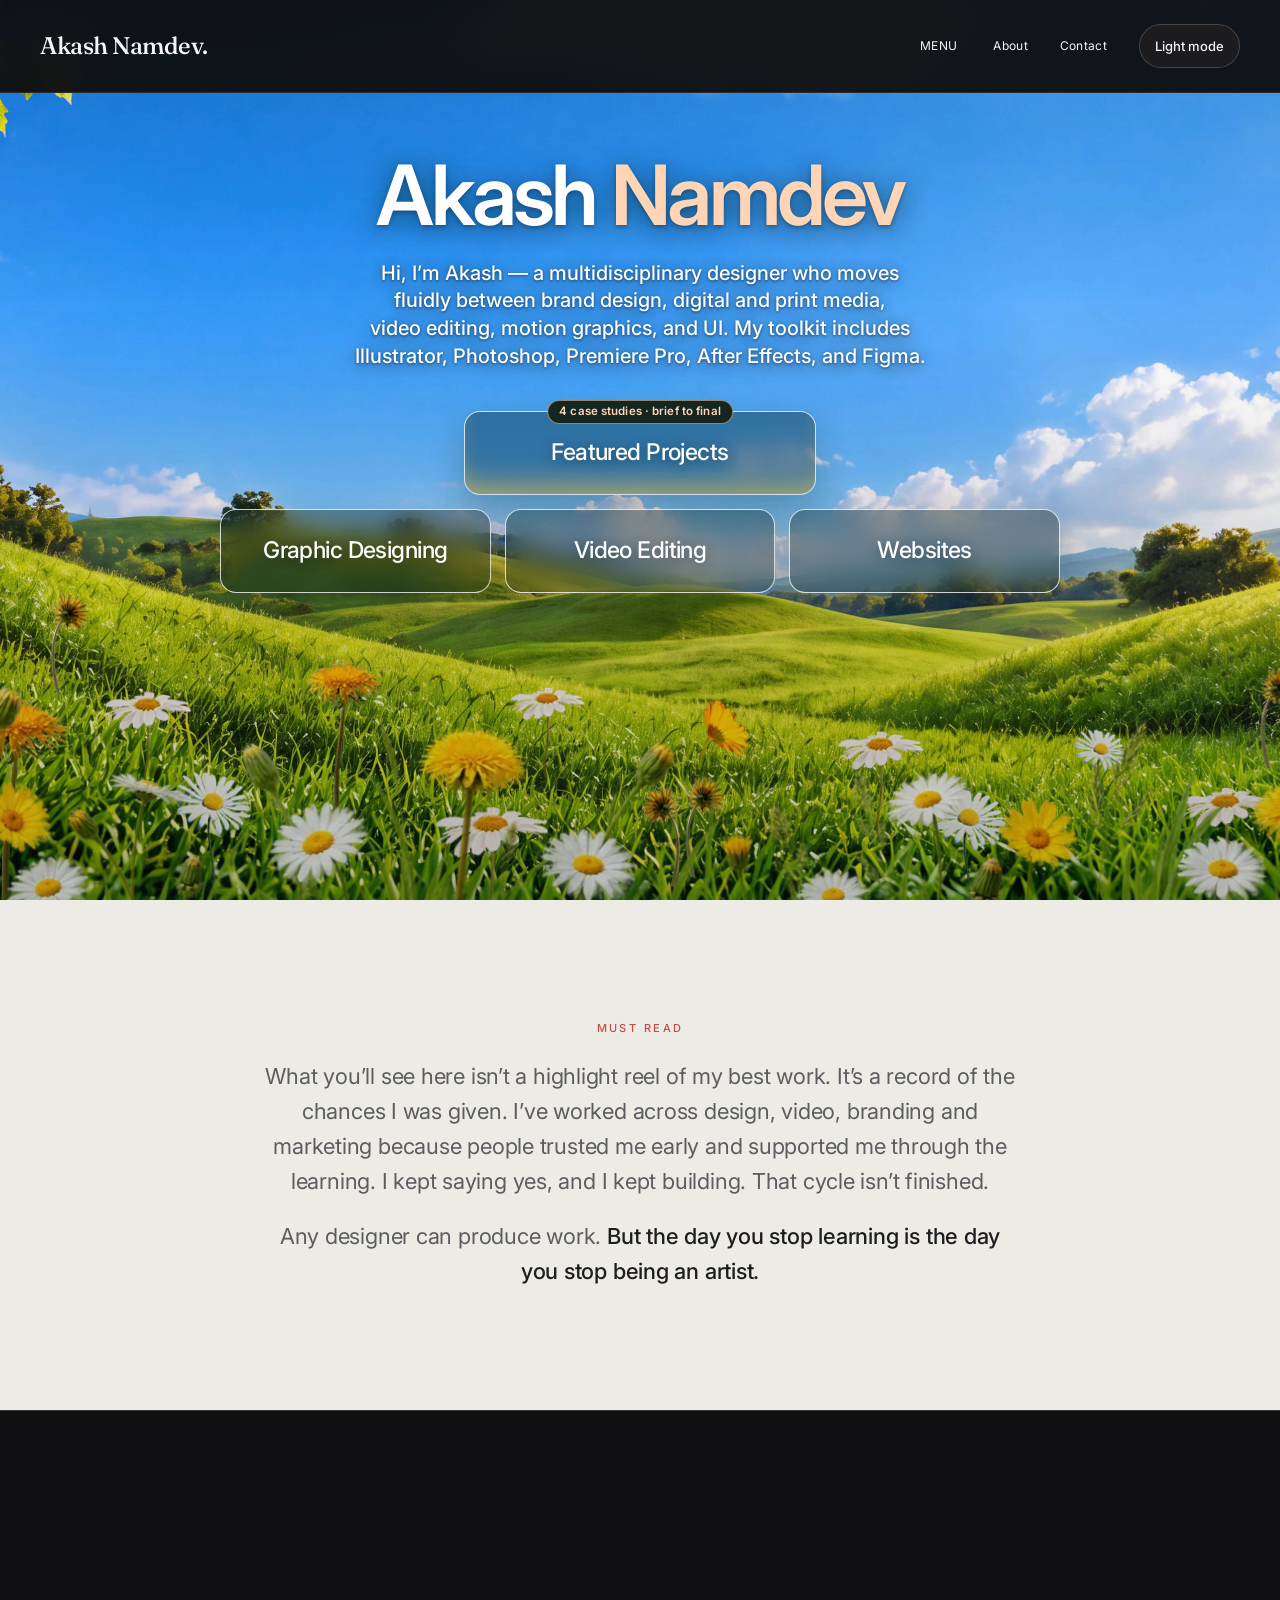
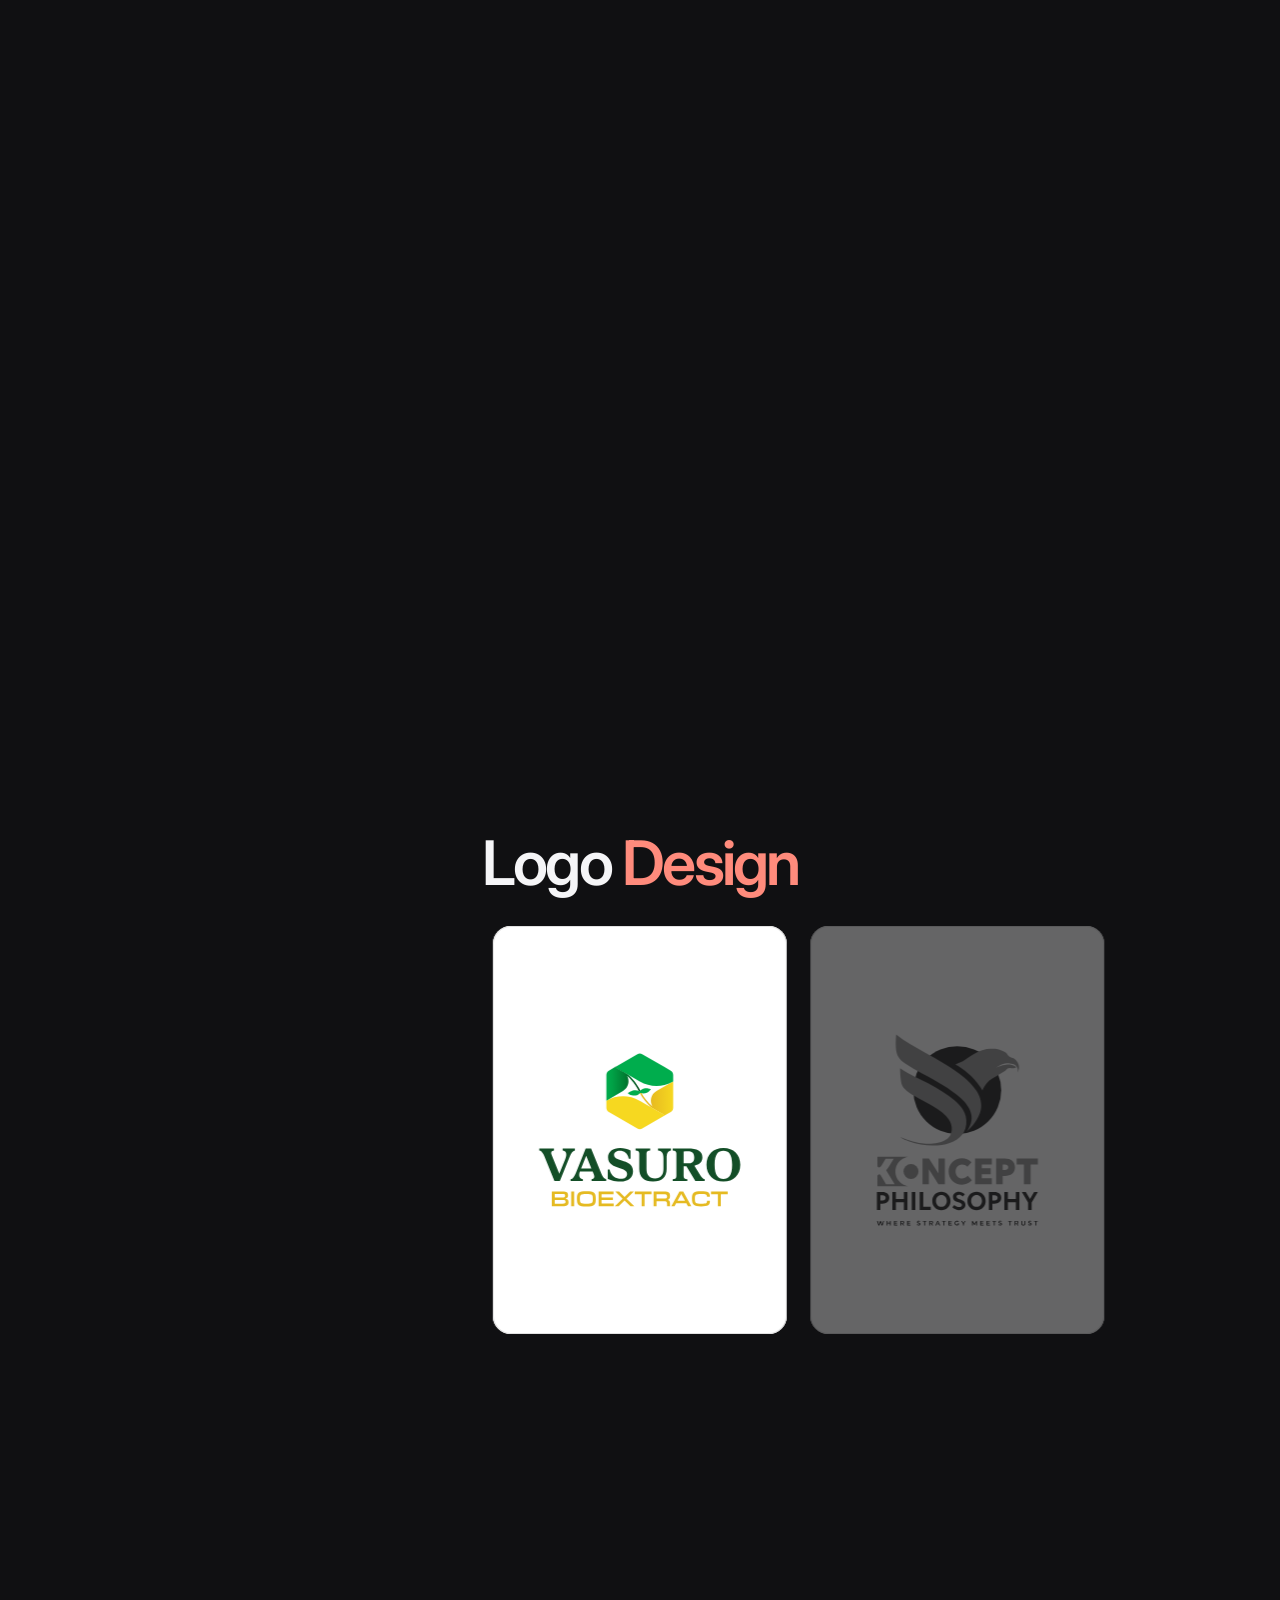
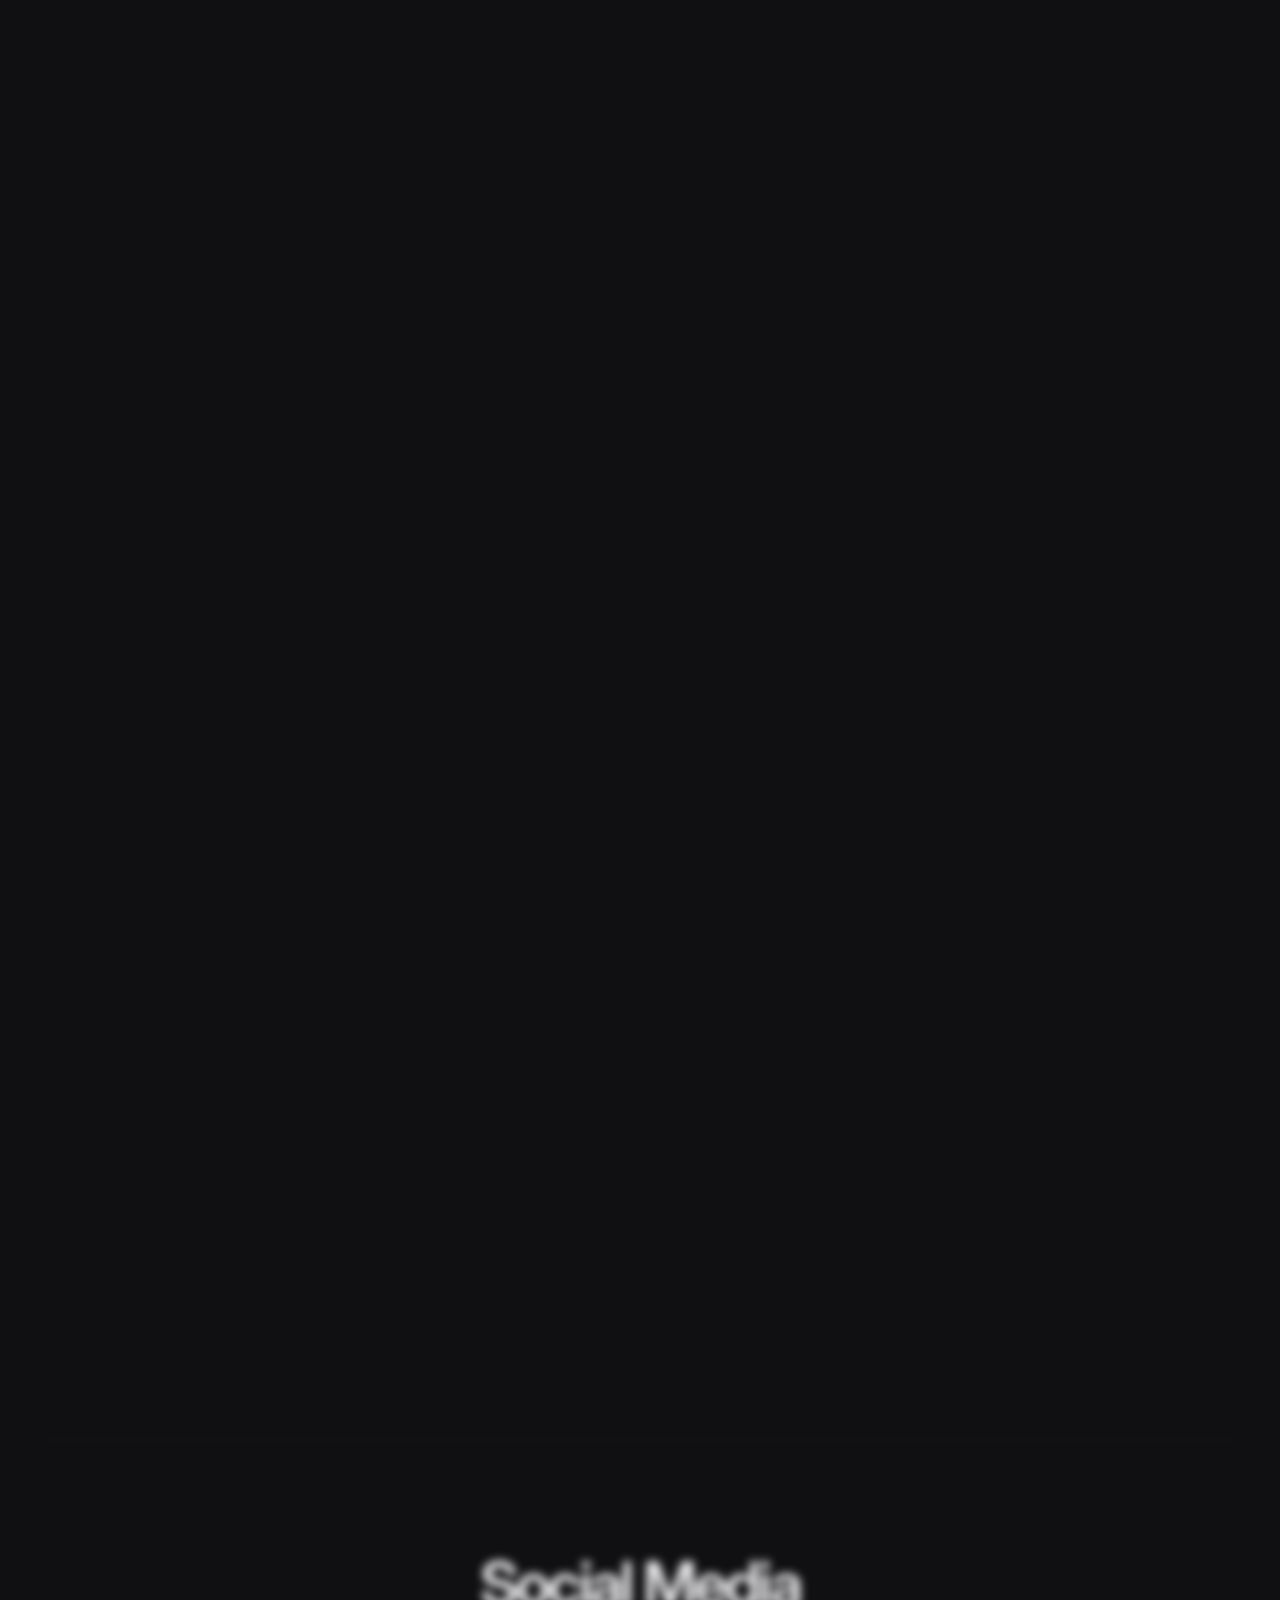
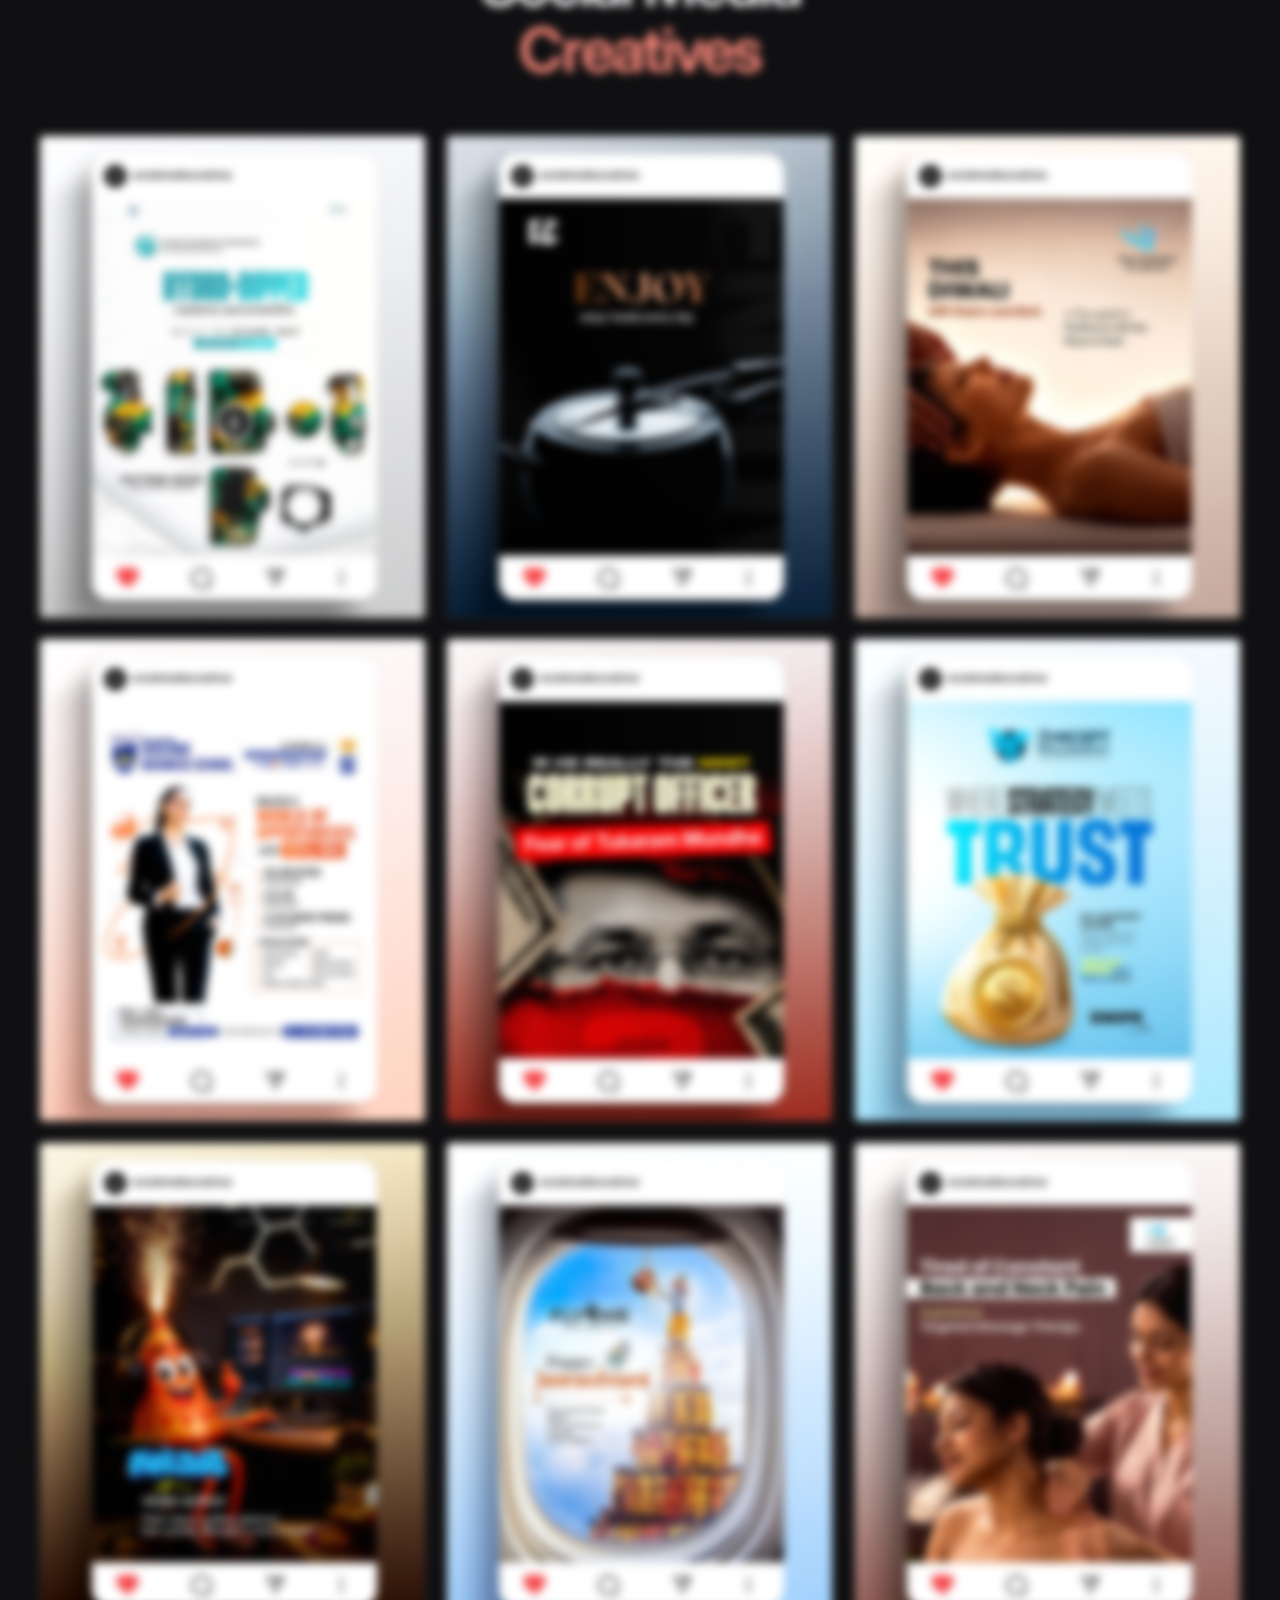
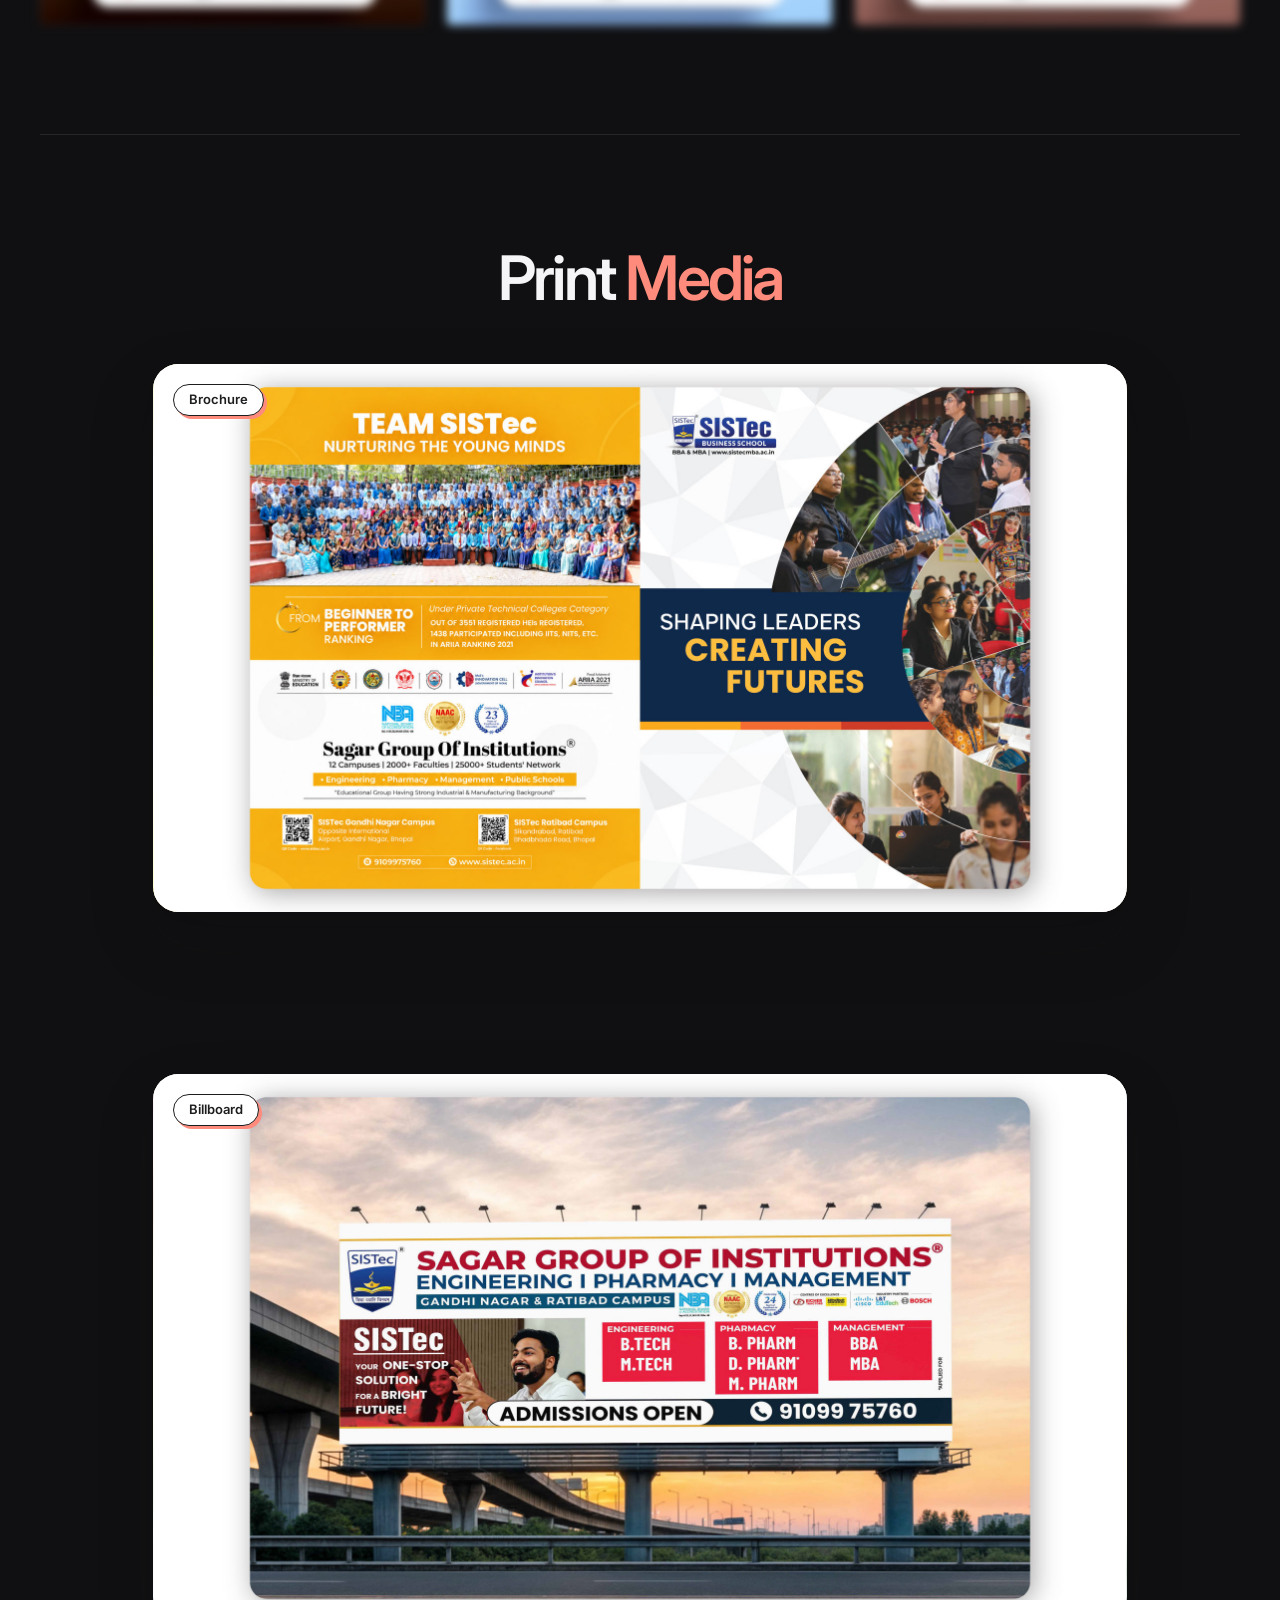
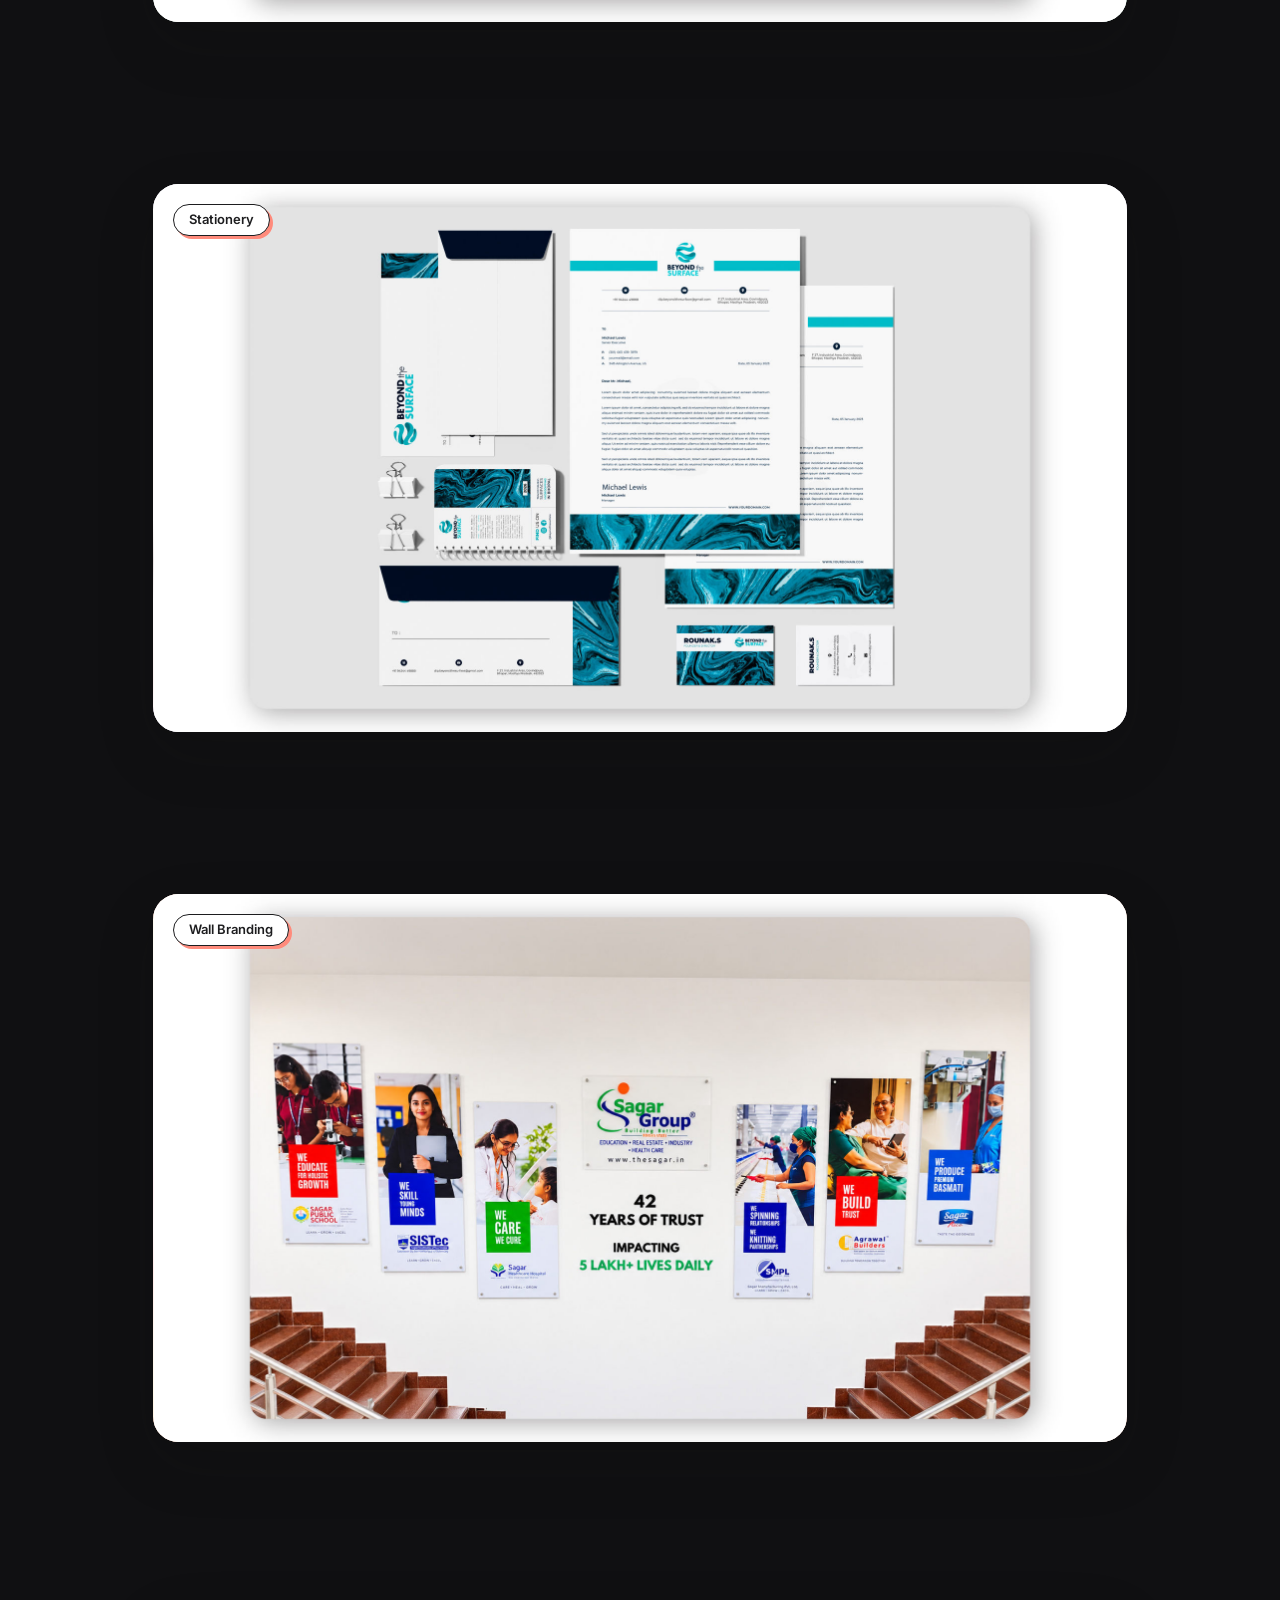
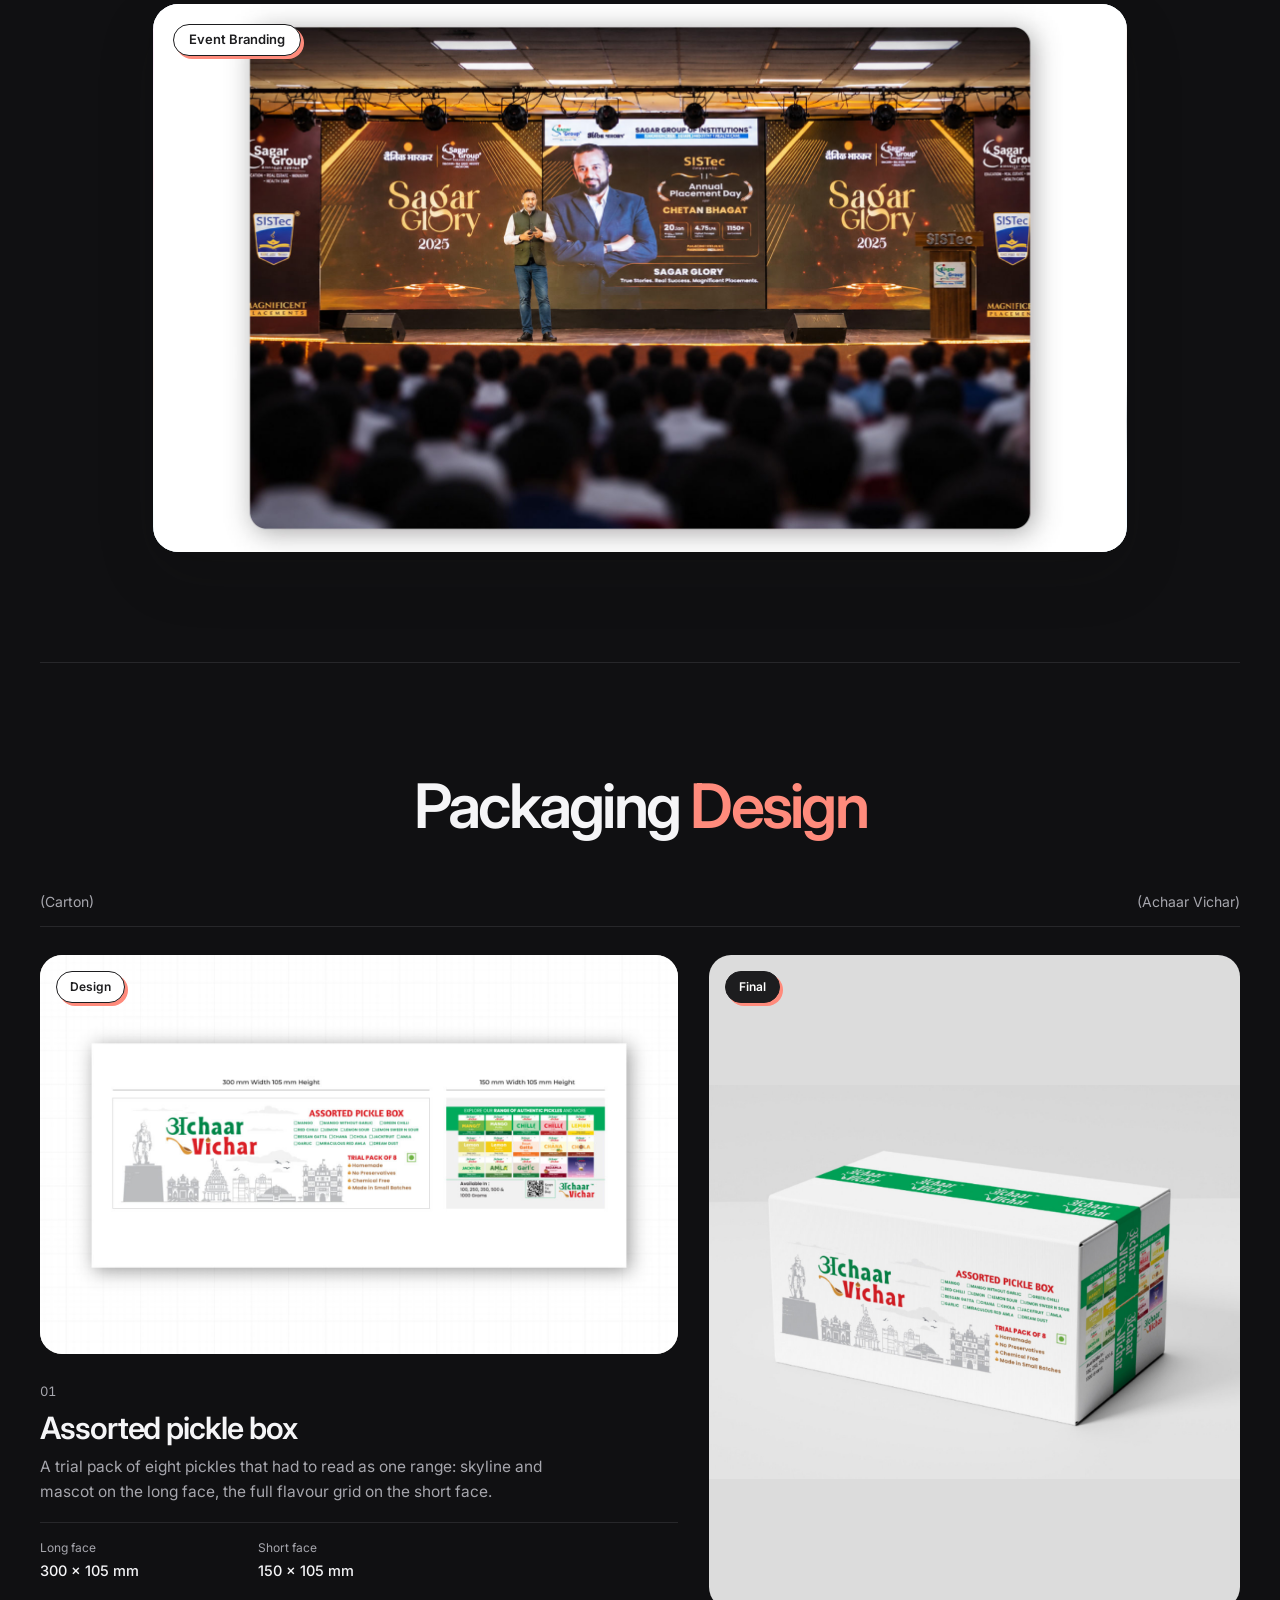
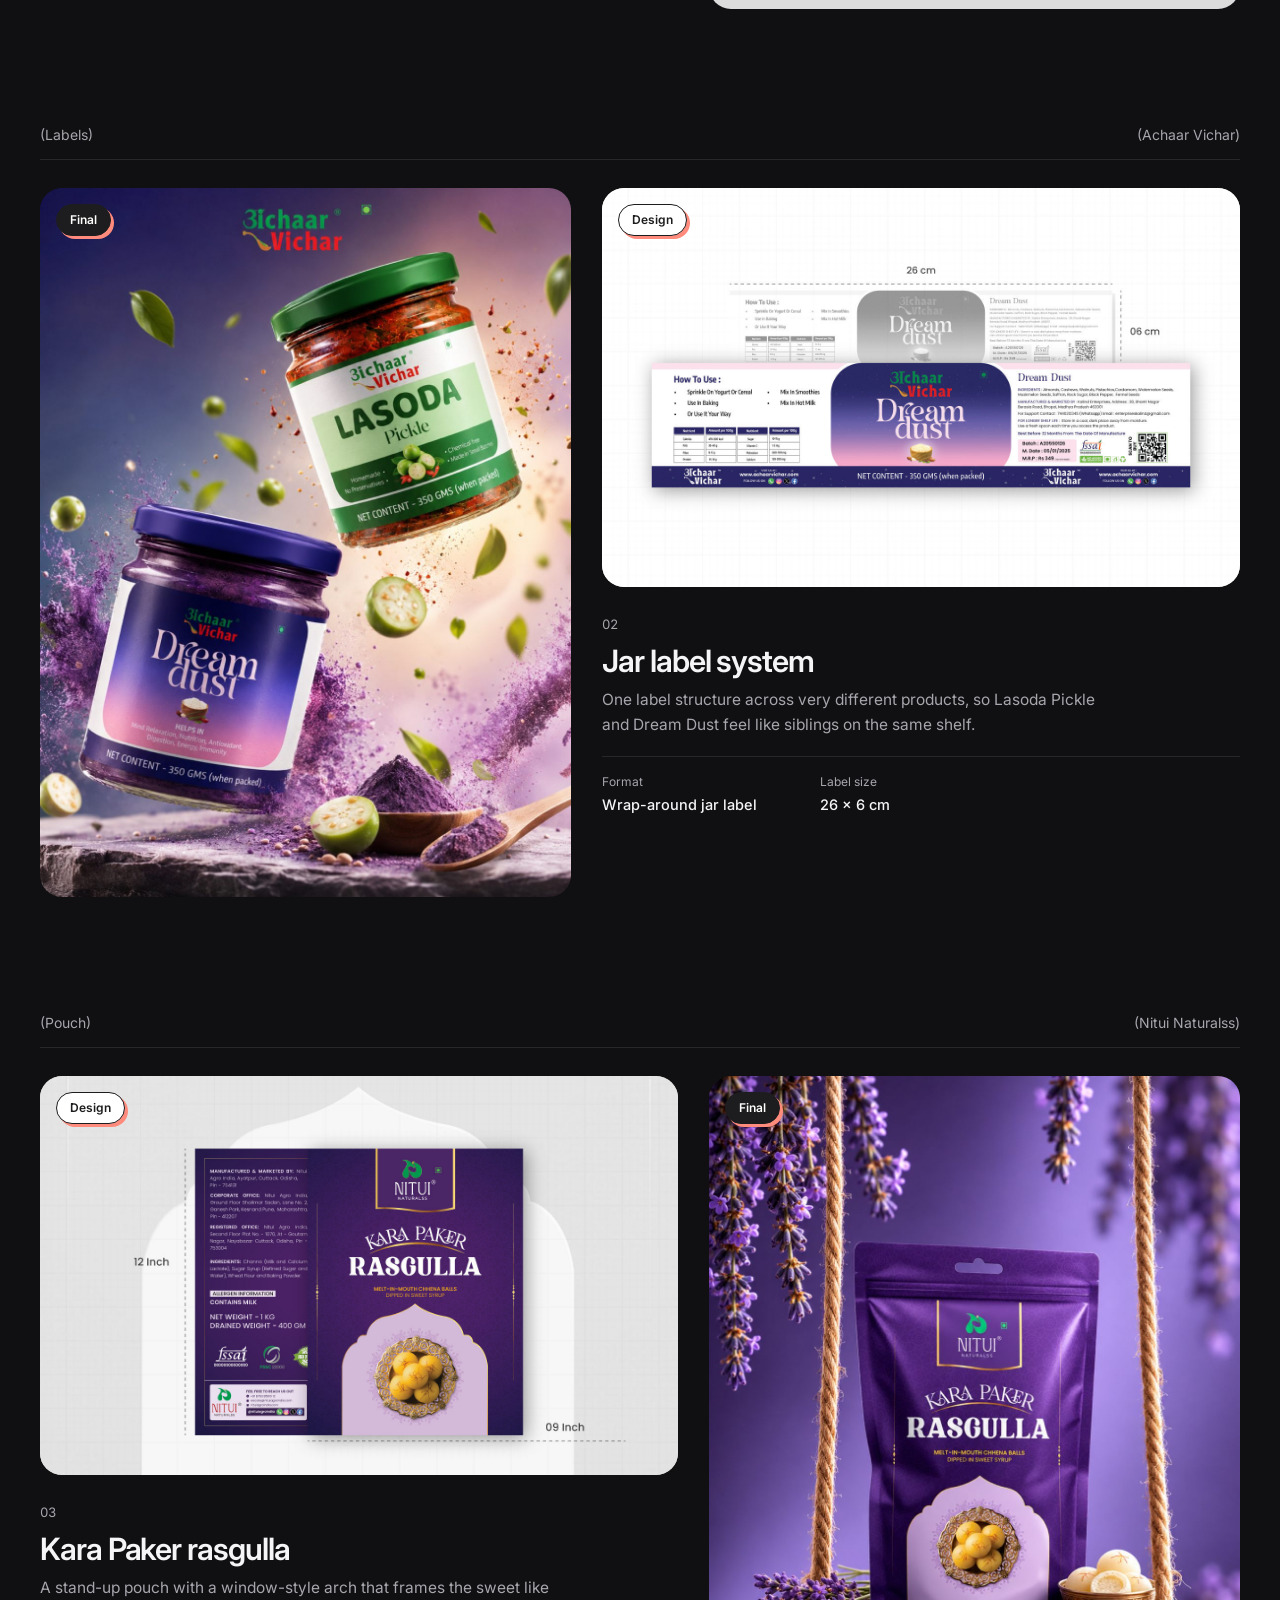
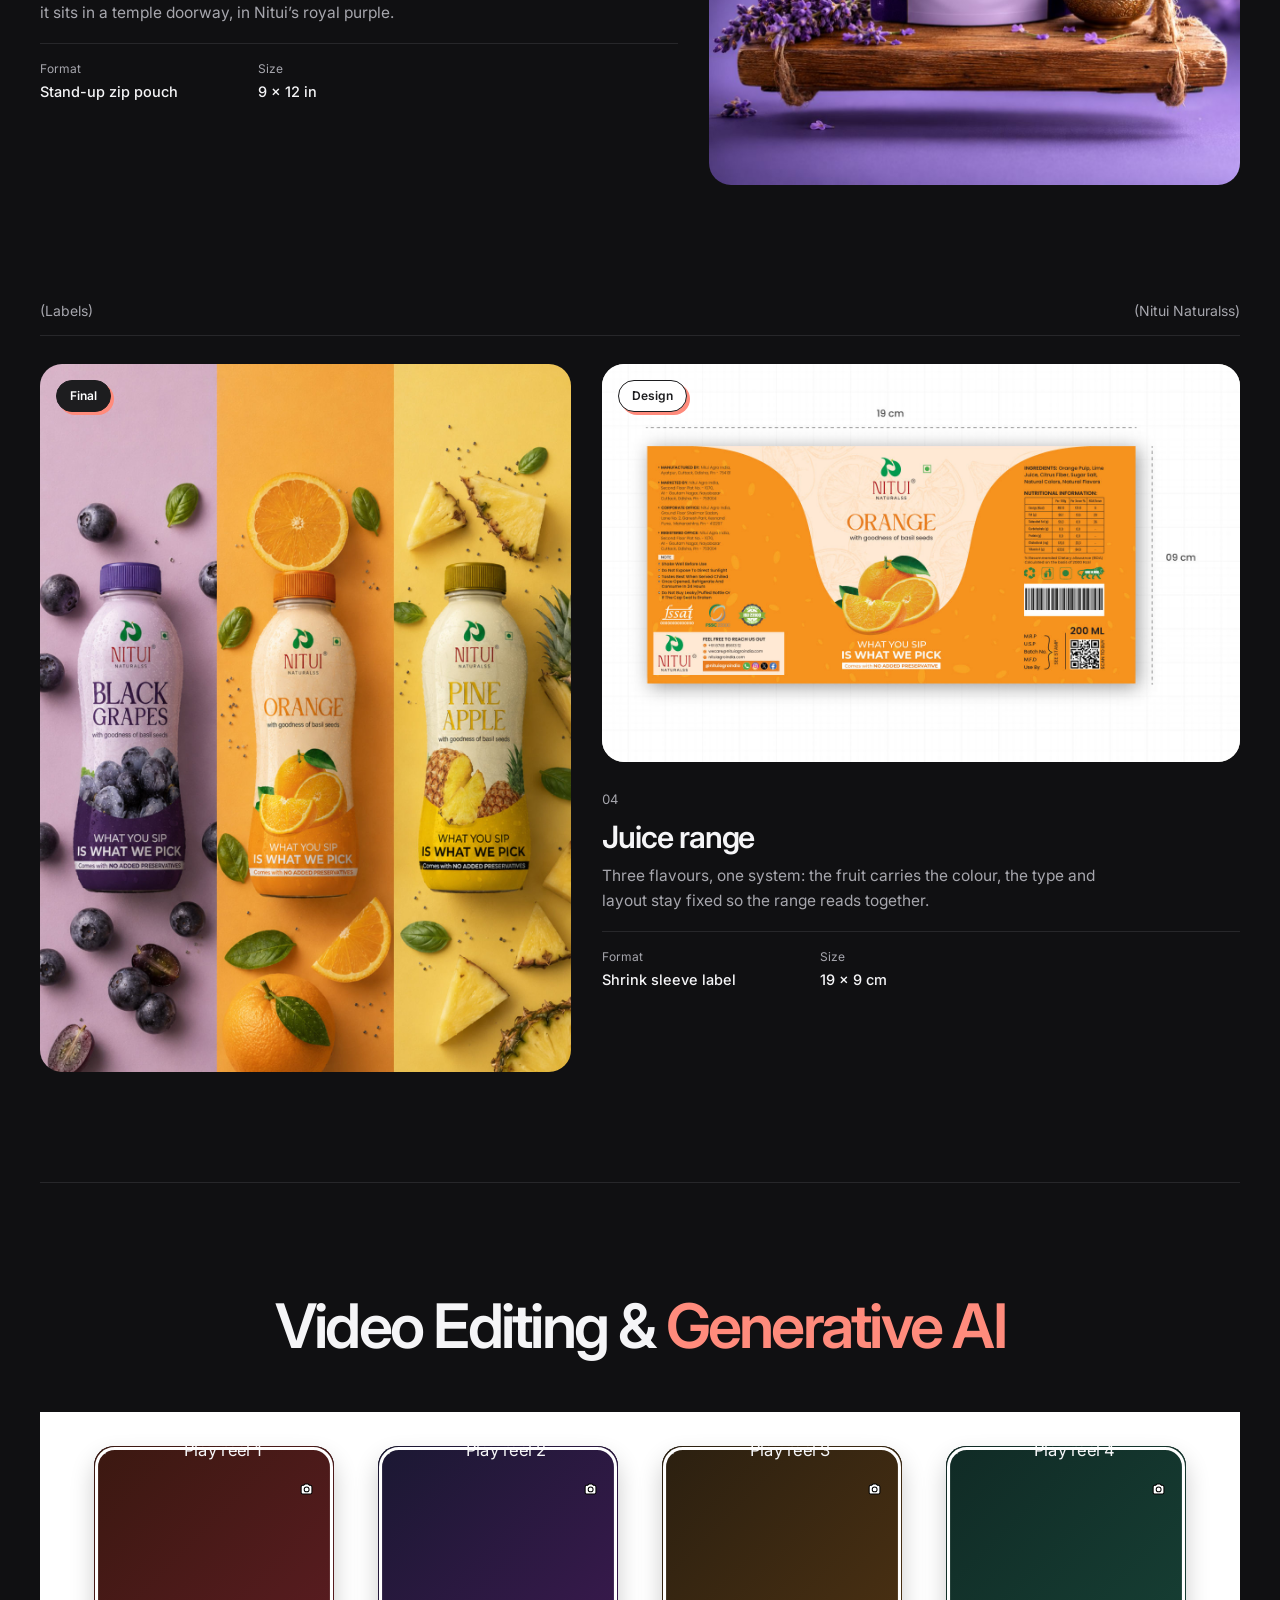
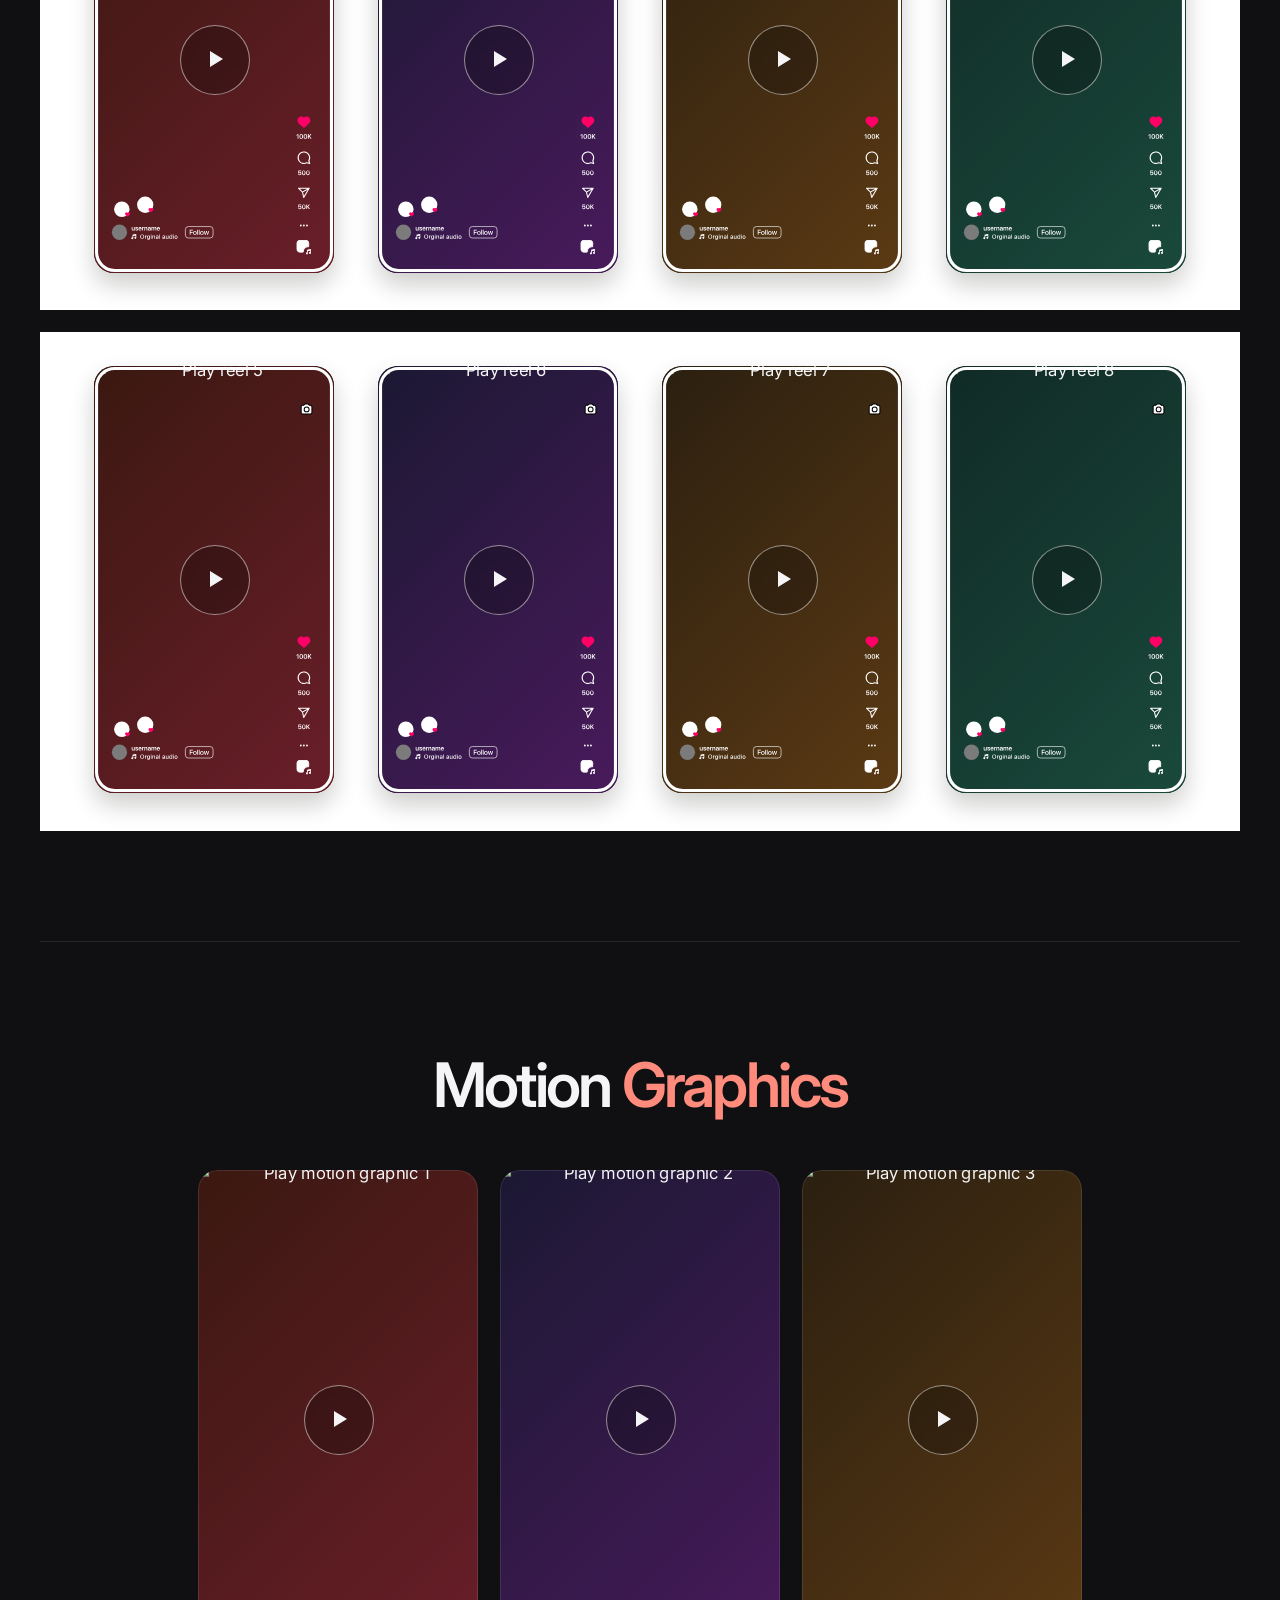
==== commit eb8d35cf: "Serve full-resolution originals on good connections, light copies on weak ones Restore the original " ====
--- a/index.html
+++ b/index.html
@@ -1917,7 +1917,55 @@
 @media (max-width:560px){.ab-stage{grid-template-areas:"head head" "photo photo" "left left" "right right"}}
 @media (prefers-reduced-motion:reduce){.ab-stage *{animation:none!important}.ab-draw{stroke-dashoffset:0}.ab-tip{opacity:1}}
 </style>
-<link rel="stylesheet" href="portfolio-theme.css?v=pk5"><link rel="stylesheet" href="featured.css?v=33"><script src="featured.js?v=11" defer></script><script src="portfolio-theme.js?v=perf2"></script></head>
+<script>
+/* Picture quality follows the visitor's connection, not their screen size:
+   a good connection (Wi-Fi, 4G, or a browser that does not report it) gets the
+   full-resolution originals, a weak or data-saving one gets light copies of
+   800px or less. If a weak connection recovers, pictures already on screen are
+   swapped for the full-resolution ones. */
+(function () {
+  var net = navigator.connection || {};
+  function weak() {
+    return !!net.saveData || /2g|3g/.test(net.effectiveType || '') ||
+      (net.downlink > 0 && net.downlink < 1.5);
+  }
+  function tune(img) {
+    var all = img.getAttribute('data-srcset-all') || img.getAttribute('srcset');
+    if (!all) return;
+    if (!img.hasAttribute('data-srcset-all')) {
+      img.setAttribute('data-srcset-all', all);
+      img.setAttribute('data-sizes-all', img.getAttribute('sizes') || '');
+    }
+    /* a picture already on screen is only ever upgraded, never swapped for a lighter one */
+    if (weak() && img.complete && img.naturalWidth && img.hasAttribute('data-tuned')) return;
+    img.setAttribute('data-tuned', '');
+    var list = all.split(',').map(function (s) {
+      var p = s.trim().split(/\s+/);
+      return { s: s.trim(), w: parseInt(p[1], 10) || 0 };
+    });
+    if (weak()) {
+      var lite = list.filter(function (c) { return c.w <= 800; });
+      if (!lite.length) lite = [list[0]];
+      img.setAttribute('srcset', lite.map(function (c) { return c.s; }).join(', '));
+      img.setAttribute('sizes', img.getAttribute('data-sizes-all'));
+    } else {
+      var max = Math.max.apply(null, list.map(function (c) { return c.w; }));
+      img.setAttribute('srcset', all);
+      img.setAttribute('sizes', max + 'px');
+    }
+  }
+  function scan(root) {
+    if (root.tagName === 'IMG') return tune(root);
+    if (root.querySelectorAll) [].forEach.call(root.querySelectorAll('img[srcset]'), function (i) { tune(i); });
+  }
+  var mo = new MutationObserver(function (records) {
+    records.forEach(function (r) { [].forEach.call(r.addedNodes, function (n) { if (n.nodeType === 1) scan(n); }); });
+  });
+  mo.observe(document.documentElement, { childList: true, subtree: true });
+  document.addEventListener('DOMContentLoaded', function () { mo.disconnect(); scan(document); });
+  if (net.addEventListener) net.addEventListener('change', function () { scan(document); });
+})();
+</script><link rel="stylesheet" href="portfolio-theme.css?v=pk5"><link rel="stylesheet" href="featured.css?v=33"><script src="featured.js?v=11" defer></script><script src="portfolio-theme.js?v=perf2"></script></head>
 <body class="meadow-open">
 
 <nav>
@@ -1946,7 +1994,7 @@
 <section class="meadow-entry" id="meadowEntry" aria-labelledby="meadowTitle">
   <div class="meadow" aria-hidden="true">
     <div class="meadow-scene">
-      <img class="meadow-background" src="images/meadow/background.jpg" width="6264" height="2688" alt="" fetchpriority="high" draggable="false" srcset="images/_resp/meadow/background-400.webp 400w, images/_resp/meadow/background-800.webp 800w, images/_resp/meadow/background-1200.webp 1200w, images/_resp/meadow/background-1600.webp 1600w, images/_resp/meadow/background-2400.webp 2400w, images/_resp/meadow/background-3200.webp 3200w" sizes="(max-width: 620px) 505vw, (max-width: 1100px) 505vw, 215vw" style="--ph:url([data-uri])">
+      <img class="meadow-background" src="images/meadow/background.jpg" width="6264" height="2688" alt="" fetchpriority="high" draggable="false" srcset="images/_resp/meadow/background-400.webp 400w, images/_resp/meadow/background-800.webp 800w, images/_resp/meadow/background-1200.webp 1200w, images/_resp/meadow/background-1600.webp 1600w, images/_resp/meadow/background-2400.webp 2400w, images/_resp/meadow/background-3200.webp 3200w, images/meadow/background.jpg 4176w" sizes="(max-width: 620px) 505vw, (max-width: 1100px) 505vw, 215vw" style="--ph:url([data-uri])">
       <img class="cloud cloud-top" src="images/meadow/cloud-top.webp" width="255" height="49" alt="" draggable="false" srcset="images/meadow/cloud-top.webp 255w" sizes="(max-width: 620px) 134vw, (max-width: 1100px) 134vw, 57vw">
       <img class="flower depth-left" src="images/meadow/depth-left.webp" width="410" height="281" alt="" draggable="false" srcset="images/meadow/depth-left.webp 410w" sizes="(max-width: 620px) 108vw, (max-width: 1100px) 108vw, 46vw">
       <img class="flower depth-middle" src="images/meadow/depth-middle.webp" width="589" height="218" alt="" draggable="false" srcset="images/_resp/meadow/depth-middle-400.webp 400w, images/meadow/depth-middle.webp 589w" sizes="(max-width: 620px) 155vw, (max-width: 1100px) 155vw, 66vw">
@@ -1981,7 +2029,7 @@
 <section class="meadow-hero" id="home" aria-labelledby="meadowHeroTitle">
   <div class="meadow" aria-hidden="true">
     <div class="meadow-scene">
-      <img class="meadow-background" src="images/meadow/background.jpg" width="6264" height="2688" alt="" loading="lazy" draggable="false" srcset="images/_resp/meadow/background-400.webp 400w, images/_resp/meadow/background-800.webp 800w, images/_resp/meadow/background-1200.webp 1200w, images/_resp/meadow/background-1600.webp 1600w, images/_resp/meadow/background-2400.webp 2400w, images/_resp/meadow/background-3200.webp 3200w" sizes="(max-width: 620px) 505vw, (max-width: 1100px) 505vw, 215vw" style="--ph:url([data-uri])">
+      <img class="meadow-background" src="images/meadow/background.jpg" width="6264" height="2688" alt="" loading="lazy" draggable="false" srcset="images/_resp/meadow/background-400.webp 400w, images/_resp/meadow/background-800.webp 800w, images/_resp/meadow/background-1200.webp 1200w, images/_resp/meadow/background-1600.webp 1600w, images/_resp/meadow/background-2400.webp 2400w, images/_resp/meadow/background-3200.webp 3200w, images/meadow/background.jpg 4176w" sizes="(max-width: 620px) 505vw, (max-width: 1100px) 505vw, 215vw" style="--ph:url([data-uri])">
       <img decoding="async" loading="lazy" class="cloud cloud-top" src="images/meadow/cloud-top.webp" width="255" height="49" alt="" draggable="false" srcset="images/meadow/cloud-top.webp 255w" sizes="(max-width: 620px) 134vw, (max-width: 1100px) 134vw, 57vw">
       <img decoding="async" loading="lazy" class="flower depth-left" src="images/meadow/depth-left.webp" width="410" height="281" alt="" draggable="false" srcset="images/meadow/depth-left.webp 410w" sizes="(max-width: 620px) 108vw, (max-width: 1100px) 108vw, 46vw">
       <img decoding="async" loading="lazy" class="flower depth-middle" src="images/meadow/depth-middle.webp" width="589" height="218" alt="" draggable="false" srcset="images/_resp/meadow/depth-middle-400.webp 400w, images/meadow/depth-middle.webp 589w" sizes="(max-width: 620px) 155vw, (max-width: 1100px) 155vw, 66vw">
@@ -2025,7 +2073,7 @@
         <div class="slider-track">
 
           <div class="slide">
-            <img loading="lazy" decoding="async" class="slide-media" src="images/slider-01.jpg" alt="TEDx SISTec Bhopal main stage backdrop" width="2000" height="1125" srcset="images/_resp/slider-01-400.webp 400w, images/_resp/slider-01-800.webp 800w, images/_resp/slider-01-1200.webp 1200w, images/_resp/slider-01-1600.webp 1600w, images/_resp/slider-01-2000.webp 2000w" sizes="(max-width: 620px) 104vw, (max-width: 1100px) 104vw, 97vw" style="--ph:url([data-uri])">
+            <img loading="lazy" decoding="async" class="slide-media" src="images/slider-01.jpg" alt="TEDx SISTec Bhopal main stage backdrop" width="2400" height="1350" srcset="images/_resp/slider-01-400.webp 400w, images/_resp/slider-01-800.webp 800w, images/_resp/slider-01-1200.webp 1200w, images/_resp/slider-01-1600.webp 1600w, images/slider-01.jpg 2400w" sizes="(max-width: 620px) 104vw, (max-width: 1100px) 104vw, 97vw" style="--ph:url([data-uri])">
             <div class="slide-caption">
               <span class="slide-kicker">Event · Stage &amp; Signage</span>
               <h3>TEDx SISTec Bhopal — stage &amp; backdrop</h3>
@@ -2034,7 +2082,7 @@
           </div>
 
           <div class="slide">
-            <img loading="lazy" decoding="async" class="slide-media" src="images/slider-02.jpg" alt="Sagar Glory 2025 annual placement day stage and LED wall" width="2000" height="1125" srcset="images/_resp/slider-02-400.webp 400w, images/_resp/slider-02-800.webp 800w, images/_resp/slider-02-1200.webp 1200w, images/_resp/slider-02-1600.webp 1600w, images/_resp/slider-02-2000.webp 2000w" sizes="(max-width: 620px) 100vw, (max-width: 1100px) 100vw, 94vw" style="--ph:url([data-uri])">
+            <img loading="lazy" decoding="async" class="slide-media" src="images/slider-02.jpg" alt="Sagar Glory 2025 annual placement day stage and LED wall" width="2400" height="1350" srcset="images/_resp/slider-02-400.webp 400w, images/_resp/slider-02-800.webp 800w, images/_resp/slider-02-1200.webp 1200w, images/_resp/slider-02-1600.webp 1600w, images/slider-02.jpg 2400w" sizes="(max-width: 620px) 100vw, (max-width: 1100px) 100vw, 94vw" style="--ph:url([data-uri])">
             <div class="slide-caption">
               <span class="slide-kicker">Event · Stage &amp; LED</span>
               <h3>Sagar Glory 2025 — annual placement day</h3>
@@ -2043,7 +2091,7 @@
           </div>
 
           <div class="slide">
-            <img loading="lazy" decoding="async" class="slide-media" src="images/slider-03.jpg" alt="Sagar Group of Institutions Silver Jubilee celebration stage" width="2000" height="1125" srcset="images/_resp/slider-03-400.webp 400w, images/_resp/slider-03-800.webp 800w, images/_resp/slider-03-1200.webp 1200w, images/_resp/slider-03-1600.webp 1600w, images/_resp/slider-03-2000.webp 2000w" sizes="(max-width: 620px) 104vw, (max-width: 1100px) 104vw, 98vw" style="--ph:url([data-uri])">
+            <img loading="lazy" decoding="async" class="slide-media" src="images/slider-03.jpg" alt="Sagar Group of Institutions Silver Jubilee celebration stage" width="2400" height="1350" srcset="images/_resp/slider-03-400.webp 400w, images/_resp/slider-03-800.webp 800w, images/_resp/slider-03-1200.webp 1200w, images/_resp/slider-03-1600.webp 1600w, images/slider-03.jpg 2400w" sizes="(max-width: 620px) 104vw, (max-width: 1100px) 104vw, 98vw" style="--ph:url([data-uri])">
             <div class="slide-caption">
               <span class="slide-kicker">Event · Large Format</span>
               <h3>Silver Jubilee — Sagar Group of Institutions</h3>
@@ -2093,7 +2141,7 @@
   <article class="fp-case" id="fp-identity">
     <div class="fp-cover" data-cover>
       <!-- phones (620px and narrower) load the portrait potdar-cover-phone.jpg; everything wider loads the 16:9 image -->
-      <div class="fp-cover-media"><picture><source media="(max-width: 620px)" srcset="images/_resp/uploads/potdar-cover-phone-400.webp 400w, images/_resp/uploads/potdar-cover-phone-800.webp 800w, images/_resp/uploads/potdar-cover-phone-1242.webp 1242w" sizes="(max-width: 620px) 100vw, (max-width: 1100px) 112vw, 112vw"><img decoding="async" loading="lazy" src="images/uploads/artboard-1.jpg" alt="Potdar Glazetech logo on building signage" width="2560" height="1410" srcset="images/_resp/uploads/artboard-1-400.webp 400w, images/_resp/uploads/artboard-1-800.webp 800w, images/_resp/uploads/artboard-1-1200.webp 1200w, images/_resp/uploads/artboard-1-1600.webp 1600w, images/_resp/uploads/artboard-1-2560.webp 2560w" sizes="(max-width: 620px) 100vw, (max-width: 1100px) 112vw, 112vw" style="--ph:url([data-uri])"></picture></div>
+      <div class="fp-cover-media"><picture><source media="(max-width: 620px)" srcset="images/_resp/uploads/potdar-cover-phone-400.webp 400w, images/_resp/uploads/potdar-cover-phone-800.webp 800w, images/_resp/uploads/potdar-cover-phone-1242.webp 1242w" sizes="(max-width: 620px) 100vw, (max-width: 1100px) 112vw, 112vw"><img decoding="async" loading="lazy" src="images/uploads/artboard-1.jpg" alt="Potdar Glazetech logo on building signage" width="2560" height="1410" srcset="images/_resp/uploads/artboard-1-400.webp 400w, images/_resp/uploads/artboard-1-800.webp 800w, images/_resp/uploads/artboard-1-1200.webp 1200w, images/_resp/uploads/artboard-1-1600.webp 1600w, images/uploads/artboard-1.jpg 2560w" sizes="(max-width: 620px) 100vw, (max-width: 1100px) 112vw, 112vw" style="--ph:url([data-uri])"></picture></div>
       <div class="fp-cover-text">
         <p class="fp-cover-label">01 · Brand Identity</p>
         <h3 class="fp-cover-title">Real Estate Identity</h3>
@@ -2123,19 +2171,19 @@
       <div class="fp-block-head fp-rise"><span class="fp-step-no">02</span><h4>The process</h4></div>
       <div class="fp-steps">
         <div class="fp-rise">
-          <figure class="fp-tile"><img src="images/featured/potdar-tower.jpg" alt="Al Bahar Towers façade" loading="lazy" width="1100" height="1474" srcset="images/_resp/featured/potdar-tower-400.webp 400w, images/_resp/featured/potdar-tower-800.webp 800w, images/_resp/featured/potdar-tower-1100.webp 1100w" sizes="(max-width: 620px) 91vw, (max-width: 1100px) 91vw, 45vw" style="--ph:url([data-uri])"></figure>
+          <figure class="fp-tile"><img src="images/featured/potdar-tower.jpg" alt="Al Bahar Towers façade" loading="lazy" width="1100" height="1474" srcset="images/_resp/featured/potdar-tower-400.webp 400w, images/_resp/featured/potdar-tower-800.webp 800w, images/featured/potdar-tower.jpg 1100w" sizes="(max-width: 620px) 91vw, (max-width: 1100px) 91vw, 45vw" style="--ph:url([data-uri])"></figure>
           <p class="fp-cap"><b>Started with real façades.</b> The hexagonal shading screen of Abu Dhabi’s Al Bahar Towers.</p>
         </div>
         <div class="fp-rise" style="--d:1">
-          <figure class="fp-tile"><img src="images/featured/potdar-grid.jpg?v=2" alt="Logo construction grid" loading="lazy" width="800" height="680" srcset="images/_resp/featured/potdar-grid-400.webp 400w, images/_resp/featured/potdar-grid-800.webp 800w" sizes="(max-width: 620px) 91vw, (max-width: 1100px) 91vw, 45vw" style="--ph:url([data-uri])"></figure>
+          <figure class="fp-tile"><img src="images/featured/potdar-grid.jpg?v=2" alt="Logo construction grid" loading="lazy" width="800" height="680" srcset="images/_resp/featured/potdar-grid-400.webp 400w, images/featured/potdar-grid.jpg 800w" sizes="(max-width: 620px) 91vw, (max-width: 1100px) 91vw, 45vw" style="--ph:url([data-uri])"></figure>
           <p class="fp-cap"><b>Built for precision.</b> One mark that holds up on a visiting card or a three-metre sign.</p>
         </div>
         <div class="fp-rise" style="--d:2">
-          <figure class="fp-tile"><img src="images/uploads/potdar-process-traced-shapes.jpg" alt="Dashed lines tracing triangles in the Al Bahar Towers façade" loading="lazy" width="800" height="680" srcset="images/_resp/uploads/potdar-process-traced-shapes-400.webp 400w, images/_resp/uploads/potdar-process-traced-shapes-800.webp 800w" sizes="(max-width: 620px) 91vw, (max-width: 1100px) 91vw, 45vw" style="--ph:url([data-uri])"></figure>
+          <figure class="fp-tile"><img src="images/uploads/potdar-process-traced-shapes.jpg" alt="Dashed lines tracing triangles in the Al Bahar Towers façade" loading="lazy" width="800" height="680" srcset="images/_resp/uploads/potdar-process-traced-shapes-400.webp 400w, images/uploads/potdar-process-traced-shapes.jpg 800w" sizes="(max-width: 620px) 91vw, (max-width: 1100px) 91vw, 45vw" style="--ph:url([data-uri])"></figure>
           <p class="fp-cap"><b>Traced the shapes.</b> Triangles in the façade became the hexagon and the arrow.</p>
         </div>
         <div class="fp-rise" style="--d:3">
-          <figure class="fp-tile fp-whole"><img src="images/featured/potdar-concept.jpg?v=2" alt="Hexagon plus upward arrow equals the final mark" loading="lazy" width="800" height="680" srcset="images/_resp/featured/potdar-concept-400.webp 400w, images/_resp/featured/potdar-concept-800.webp 800w" sizes="(max-width: 620px) 91vw, (max-width: 1100px) 91vw, 45vw" style="--ph:url([data-uri])"></figure>
+          <figure class="fp-tile fp-whole"><img src="images/featured/potdar-concept.jpg?v=2" alt="Hexagon plus upward arrow equals the final mark" loading="lazy" width="800" height="680" srcset="images/_resp/featured/potdar-concept-400.webp 400w, images/featured/potdar-concept.jpg 800w" sizes="(max-width: 620px) 91vw, (max-width: 1100px) 91vw, 45vw" style="--ph:url([data-uri])"></figure>
           <p class="fp-cap"><b>Fused, not stacked.</b> Hexagon + upward arrow became one shape, so the Vastu brief reads as a single idea instead of three symbols.</p>
         </div>
       </div>
@@ -2144,9 +2192,9 @@
     <div class="fp-block">
       <div class="fp-block-head fp-rise"><span class="fp-step-no">03</span><h4>The outcome</h4></div>
       <div class="fp-mosaic fp-rise">
-        <figure class="fp-tile"><img src="images/featured/potdar-lockup.jpg" alt="Potdar Glazetech primary lockup" loading="lazy" width="1600" height="900" srcset="images/_resp/featured/potdar-lockup-400.webp 400w, images/_resp/featured/potdar-lockup-800.webp 800w, images/_resp/featured/potdar-lockup-1200.webp 1200w, images/_resp/featured/potdar-lockup-1600.webp 1600w" sizes="(max-width: 620px) 91vw, (max-width: 1100px) 91vw, 54vw" style="--ph:url([data-uri])"></figure>
-        <figure class="fp-tile"><img src="images/uploads/880640.jpg" alt="Letterhead and visiting cards" loading="lazy" width="880" height="640" srcset="images/_resp/uploads/880640-400.webp 400w, images/_resp/uploads/880640-800.webp 800w, images/_resp/uploads/880640-880.webp 880w" sizes="(max-width: 620px) 91vw, (max-width: 1100px) 91vw, 36vw" style="--ph:url([data-uri])"></figure>
-        <figure class="fp-tile"><img src="images/uploads/potdarbag.jpg" alt="Company brochure spread" loading="lazy" width="880" height="640" srcset="images/_resp/uploads/potdarbag-400.webp 400w, images/_resp/uploads/potdarbag-800.webp 800w, images/_resp/uploads/potdarbag-880.webp 880w" sizes="(max-width: 620px) 91vw, (max-width: 1100px) 91vw, 36vw" style="--ph:url([data-uri])"></figure>
+        <figure class="fp-tile"><img src="images/featured/potdar-lockup.jpg" alt="Potdar Glazetech primary lockup" loading="lazy" width="1600" height="900" srcset="images/_resp/featured/potdar-lockup-400.webp 400w, images/_resp/featured/potdar-lockup-800.webp 800w, images/_resp/featured/potdar-lockup-1200.webp 1200w, images/featured/potdar-lockup.jpg 1600w" sizes="(max-width: 620px) 91vw, (max-width: 1100px) 91vw, 54vw" style="--ph:url([data-uri])"></figure>
+        <figure class="fp-tile"><img src="images/uploads/880640.jpg" alt="Letterhead and visiting cards" loading="lazy" width="880" height="640" srcset="images/_resp/uploads/880640-400.webp 400w, images/_resp/uploads/880640-800.webp 800w, images/uploads/880640.jpg 880w" sizes="(max-width: 620px) 91vw, (max-width: 1100px) 91vw, 36vw" style="--ph:url([data-uri])"></figure>
+        <figure class="fp-tile"><img src="images/uploads/potdarbag.jpg" alt="Company brochure spread" loading="lazy" width="880" height="640" srcset="images/_resp/uploads/potdarbag-400.webp 400w, images/_resp/uploads/potdarbag-800.webp 800w, images/uploads/potdarbag.jpg 880w" sizes="(max-width: 620px) 91vw, (max-width: 1100px) 91vw, 36vw" style="--ph:url([data-uri])"></figure>
       </div>
     </div>
   </article>
@@ -2183,15 +2231,15 @@
       <!-- each campaign: one creative shown as a Facebook feed post, an Instagram feed post and an Instagram story -->
       <div class="fp-mocks fp-rise">
         <p class="fp-mocks-label">Muscle Tone Fitness Club · “This is where the work happens”</p>
-        <div class="fp-mock"><figure class="fp-tile fp-mock-feed"><img src="images/uploads/3_4.jpg" alt="Facebook feed · 3:4" loading="lazy" width="610" height="810" srcset="images/_resp/uploads/3_4-400.webp 400w, images/_resp/uploads/3_4-610.webp 610w" sizes="(max-width: 620px) 32vw, (max-width: 1100px) 32vw, 25vw" style="--ph:url([data-uri])"></figure><p class="fp-mock-cap">Facebook feed · 3:4</p></div>
-        <div class="fp-mock"><figure class="fp-tile fp-mock-feed"><img src="images/uploads/3_4.jpg" alt="Instagram feed · 3:4" loading="lazy" width="610" height="810" srcset="images/_resp/uploads/3_4-400.webp 400w, images/_resp/uploads/3_4-610.webp 610w" sizes="(max-width: 620px) 32vw, (max-width: 1100px) 32vw, 25vw" style="--ph:url([data-uri])"></figure><p class="fp-mock-cap">Instagram feed · 3:4</p></div>
-        <div class="fp-mock"><figure class="fp-tile fp-mock-story"><img src="images/uploads/1-set-9_16.jpg" alt="Instagram story · 9:16" loading="lazy" width="1080" height="1920" srcset="images/_resp/uploads/1-set-9_16-400.webp 400w, images/_resp/uploads/1-set-9_16-800.webp 800w, images/_resp/uploads/1-set-9_16-1080.webp 1080w" sizes="(max-width: 620px) 24vw, (max-width: 1100px) 24vw, 19vw" style="--ph:url([data-uri])"></figure><p class="fp-mock-cap">Instagram story · 9:16</p></div>
+        <div class="fp-mock"><figure class="fp-tile fp-mock-feed"><img src="images/uploads/3_4.jpg" alt="Facebook feed · 3:4" loading="lazy" width="610" height="810" srcset="images/_resp/uploads/3_4-400.webp 400w, images/uploads/3_4.jpg 610w" sizes="(max-width: 620px) 32vw, (max-width: 1100px) 32vw, 25vw" style="--ph:url([data-uri])"></figure><p class="fp-mock-cap">Facebook feed · 3:4</p></div>
+        <div class="fp-mock"><figure class="fp-tile fp-mock-feed"><img src="images/uploads/3_4.jpg" alt="Instagram feed · 3:4" loading="lazy" width="610" height="810" srcset="images/_resp/uploads/3_4-400.webp 400w, images/uploads/3_4.jpg 610w" sizes="(max-width: 620px) 32vw, (max-width: 1100px) 32vw, 25vw" style="--ph:url([data-uri])"></figure><p class="fp-mock-cap">Instagram feed · 3:4</p></div>
+        <div class="fp-mock"><figure class="fp-tile fp-mock-story"><img src="images/uploads/1-set-9_16.jpg" alt="Instagram story · 9:16" loading="lazy" width="1080" height="1920" srcset="images/_resp/uploads/1-set-9_16-400.webp 400w, images/_resp/uploads/1-set-9_16-800.webp 800w, images/uploads/1-set-9_16.jpg 1080w" sizes="(max-width: 620px) 24vw, (max-width: 1100px) 24vw, 19vw" style="--ph:url([data-uri])"></figure><p class="fp-mock-cap">Instagram story · 9:16</p></div>
       </div>
       <div class="fp-mocks fp-rise">
         <p class="fp-mocks-label">Four Fountains De-Stress Spa · “Head feels heavy?”</p>
-        <div class="fp-mock"><figure class="fp-tile fp-mock-feed"><img src="images/uploads/untitled-1-18.jpg" alt="Facebook feed · 3:4" loading="lazy" width="610" height="810" srcset="images/_resp/uploads/untitled-1-18-400.webp 400w, images/_resp/uploads/untitled-1-18-610.webp 610w" sizes="(max-width: 620px) 32vw, (max-width: 1100px) 32vw, 25vw" style="--ph:url([data-uri])"></figure><p class="fp-mock-cap">Facebook feed · 3:4</p></div>
-        <div class="fp-mock"><figure class="fp-tile fp-mock-feed"><img src="images/uploads/untitled-1-18.jpg" alt="Instagram feed · 3:4" loading="lazy" width="610" height="810" srcset="images/_resp/uploads/untitled-1-18-400.webp 400w, images/_resp/uploads/untitled-1-18-610.webp 610w" sizes="(max-width: 620px) 32vw, (max-width: 1100px) 32vw, 25vw" style="--ph:url([data-uri])"></figure><p class="fp-mock-cap">Instagram feed · 3:4</p></div>
-        <div class="fp-mock"><figure class="fp-tile fp-mock-story"><img src="images/uploads/artboard-1-2.jpg" alt="Instagram story · 9:16" loading="lazy" width="1080" height="1920" srcset="images/_resp/uploads/artboard-1-2-400.webp 400w, images/_resp/uploads/artboard-1-2-800.webp 800w, images/_resp/uploads/artboard-1-2-1080.webp 1080w" sizes="(max-width: 620px) 24vw, (max-width: 1100px) 24vw, 19vw" style="--ph:url([data-uri])"></figure><p class="fp-mock-cap">Instagram story · 9:16</p></div>
+        <div class="fp-mock"><figure class="fp-tile fp-mock-feed"><img src="images/uploads/untitled-1-18.jpg" alt="Facebook feed · 3:4" loading="lazy" width="610" height="810" srcset="images/_resp/uploads/untitled-1-18-400.webp 400w, images/uploads/untitled-1-18.jpg 610w" sizes="(max-width: 620px) 32vw, (max-width: 1100px) 32vw, 25vw" style="--ph:url([data-uri])"></figure><p class="fp-mock-cap">Facebook feed · 3:4</p></div>
+        <div class="fp-mock"><figure class="fp-tile fp-mock-feed"><img src="images/uploads/untitled-1-18.jpg" alt="Instagram feed · 3:4" loading="lazy" width="610" height="810" srcset="images/_resp/uploads/untitled-1-18-400.webp 400w, images/uploads/untitled-1-18.jpg 610w" sizes="(max-width: 620px) 32vw, (max-width: 1100px) 32vw, 25vw" style="--ph:url([data-uri])"></figure><p class="fp-mock-cap">Instagram feed · 3:4</p></div>
+        <div class="fp-mock"><figure class="fp-tile fp-mock-story"><img src="images/uploads/artboard-1-2.jpg" alt="Instagram story · 9:16" loading="lazy" width="1080" height="1920" srcset="images/_resp/uploads/artboard-1-2-400.webp 400w, images/_resp/uploads/artboard-1-2-800.webp 800w, images/uploads/artboard-1-2.jpg 1080w" sizes="(max-width: 620px) 24vw, (max-width: 1100px) 24vw, 19vw" style="--ph:url([data-uri])"></figure><p class="fp-mock-cap">Instagram story · 9:16</p></div>
       </div>
     </div>
 
@@ -2238,7 +2286,7 @@
   <!-- 04 — PRINT -->
   <article class="fp-case" id="fp-print">
     <div class="fp-cover" data-cover>
-      <div class="fp-cover-media"><div class="fp-stage fp-stage--green"><img decoding="async" loading="lazy" class="fp-float fp-float--back" src="images/featured/greendeck-aura.jpg" alt="" width="2000" height="750" srcset="images/_resp/featured/greendeck-aura-400.webp 400w, images/_resp/featured/greendeck-aura-800.webp 800w, images/_resp/featured/greendeck-aura-1200.webp 1200w, images/_resp/featured/greendeck-aura-1600.webp 1600w, images/_resp/featured/greendeck-aura-2000.webp 2000w" sizes="(max-width: 620px) 93vw, (max-width: 1100px) 93vw, 86vw" style="--ph:url([data-uri])"><img decoding="async" loading="lazy" class="fp-float" src="images/featured/greendeck-nova.jpg" alt="Nova collection spread from the deco by Greendeck catalogue" width="2000" height="750" srcset="images/_resp/featured/greendeck-nova-400.webp 400w, images/_resp/featured/greendeck-nova-800.webp 800w, images/_resp/featured/greendeck-nova-1200.webp 1200w, images/_resp/featured/greendeck-nova-1600.webp 1600w, images/_resp/featured/greendeck-nova-2000.webp 2000w" sizes="(max-width: 620px) 93vw, (max-width: 1100px) 93vw, 88vw" style="--ph:url([data-uri])"><!-- phones (620px and narrower) show this PNG instead of the two spreads; the green stays behind it --><img decoding="async" loading="lazy" class="fp-phone-art" src="images/uploads/print-cover-phone.webp" alt="Spreads from the deco by Greendeck catalogue" width="1080" height="1728" srcset="images/_resp/uploads/print-cover-phone-400.webp 400w, images/_resp/uploads/print-cover-phone-800.webp 800w, images/uploads/print-cover-phone.webp 1080w" sizes="(max-width: 620px) 100vw, 1px"></div></div>
+      <div class="fp-cover-media"><div class="fp-stage fp-stage--green"><img decoding="async" loading="lazy" class="fp-float fp-float--back" src="images/featured/greendeck-aura.jpg" alt="" width="2000" height="750" srcset="images/_resp/featured/greendeck-aura-400.webp 400w, images/_resp/featured/greendeck-aura-800.webp 800w, images/_resp/featured/greendeck-aura-1200.webp 1200w, images/_resp/featured/greendeck-aura-1600.webp 1600w, images/featured/greendeck-aura.jpg 2000w" sizes="(max-width: 620px) 93vw, (max-width: 1100px) 93vw, 86vw" style="--ph:url([data-uri])"><img decoding="async" loading="lazy" class="fp-float" src="images/featured/greendeck-nova.jpg" alt="Nova collection spread from the deco by Greendeck catalogue" width="2000" height="750" srcset="images/_resp/featured/greendeck-nova-400.webp 400w, images/_resp/featured/greendeck-nova-800.webp 800w, images/_resp/featured/greendeck-nova-1200.webp 1200w, images/_resp/featured/greendeck-nova-1600.webp 1600w, images/featured/greendeck-nova.jpg 2000w" sizes="(max-width: 620px) 93vw, (max-width: 1100px) 93vw, 88vw" style="--ph:url([data-uri])"><!-- phones (620px and narrower) show this PNG instead of the two spreads; the green stays behind it --><img decoding="async" loading="lazy" class="fp-phone-art" src="images/uploads/print-cover-phone.webp" alt="Spreads from the deco by Greendeck catalogue" width="1080" height="1728" srcset="images/_resp/uploads/print-cover-phone-400.webp 400w, images/_resp/uploads/print-cover-phone-800.webp 800w, images/uploads/print-cover-phone.webp 1080w" sizes="(max-width: 620px) 100vw, 1px"></div></div>
       <div class="fp-cover-text">
         <p class="fp-cover-label">04 · Print Media</p>
         <h3 class="fp-cover-title">Planter Catalogue</h3>
@@ -2256,25 +2304,25 @@
         <!-- phones (620px and narrower) show the single pages (fp-page) instead of the 2-page spreads -->
         <div class="fp-book-track" tabindex="0" aria-label="Catalogue spreads, scroll sideways">
           <figure class="fp-spread" data-c="0" id="fp-spread-aura" aria-label="Aura collection, pages 01–02">
-            <img src="images/featured/greendeck-aura.jpg" alt="Aura collection catalogue spread" loading="lazy" width="2000" height="750" srcset="images/_resp/featured/greendeck-aura-400.webp 400w, images/_resp/featured/greendeck-aura-800.webp 800w, images/_resp/featured/greendeck-aura-1200.webp 1200w, images/_resp/featured/greendeck-aura-1600.webp 1600w, images/_resp/featured/greendeck-aura-2000.webp 2000w" sizes="(max-width: 620px) 93vw, (max-width: 1100px) 93vw, 86vw" style="--ph:url([data-uri])">
+            <img src="images/featured/greendeck-aura.jpg" alt="Aura collection catalogue spread" loading="lazy" width="2000" height="750" srcset="images/_resp/featured/greendeck-aura-400.webp 400w, images/_resp/featured/greendeck-aura-800.webp 800w, images/_resp/featured/greendeck-aura-1200.webp 1200w, images/_resp/featured/greendeck-aura-1600.webp 1600w, images/featured/greendeck-aura.jpg 2000w" sizes="(max-width: 620px) 93vw, (max-width: 1100px) 93vw, 86vw" style="--ph:url([data-uri])">
           </figure>
-          <figure class="fp-page fp-page--left" data-c="0" aria-label="Aura collection, page 01"><img src="images/featured/greendeck-aura.jpg" alt="Aura collection, page 01" loading="lazy" width="2000" height="750" srcset="images/_resp/featured/greendeck-aura-400.webp 400w, images/_resp/featured/greendeck-aura-800.webp 800w, images/_resp/featured/greendeck-aura-1200.webp 1200w, images/_resp/featured/greendeck-aura-1600.webp 1600w, images/_resp/featured/greendeck-aura-2000.webp 2000w" sizes="(max-width: 620px) 93vw, (max-width: 1100px) 93vw, 86vw" style="--ph:url([data-uri])"></figure>
-          <figure class="fp-page fp-page--right" data-c="0" aria-label="Aura collection, page 02"><img src="images/featured/greendeck-aura.jpg" alt="Aura collection, page 02" loading="lazy" width="2000" height="750" srcset="images/_resp/featured/greendeck-aura-400.webp 400w, images/_resp/featured/greendeck-aura-800.webp 800w, images/_resp/featured/greendeck-aura-1200.webp 1200w, images/_resp/featured/greendeck-aura-1600.webp 1600w, images/_resp/featured/greendeck-aura-2000.webp 2000w" sizes="(max-width: 620px) 93vw, (max-width: 1100px) 93vw, 86vw" style="--ph:url([data-uri])"></figure>
+          <figure class="fp-page fp-page--left" data-c="0" aria-label="Aura collection, page 01"><img src="images/featured/greendeck-aura.jpg" alt="Aura collection, page 01" loading="lazy" width="2000" height="750" srcset="images/_resp/featured/greendeck-aura-400.webp 400w, images/_resp/featured/greendeck-aura-800.webp 800w, images/_resp/featured/greendeck-aura-1200.webp 1200w, images/_resp/featured/greendeck-aura-1600.webp 1600w, images/featured/greendeck-aura.jpg 2000w" sizes="(max-width: 620px) 93vw, (max-width: 1100px) 93vw, 86vw" style="--ph:url([data-uri])"></figure>
+          <figure class="fp-page fp-page--right" data-c="0" aria-label="Aura collection, page 02"><img src="images/featured/greendeck-aura.jpg" alt="Aura collection, page 02" loading="lazy" width="2000" height="750" srcset="images/_resp/featured/greendeck-aura-400.webp 400w, images/_resp/featured/greendeck-aura-800.webp 800w, images/_resp/featured/greendeck-aura-1200.webp 1200w, images/_resp/featured/greendeck-aura-1600.webp 1600w, images/featured/greendeck-aura.jpg 2000w" sizes="(max-width: 620px) 93vw, (max-width: 1100px) 93vw, 86vw" style="--ph:url([data-uri])"></figure>
           <figure class="fp-spread" data-c="1" id="fp-spread-orchid" aria-label="Orchid collection, pages 03–04">
-            <img src="images/featured/greendeck-orchid.jpg" alt="Orchid collection catalogue spread" loading="lazy" width="2000" height="750" srcset="images/_resp/featured/greendeck-orchid-400.webp 400w, images/_resp/featured/greendeck-orchid-800.webp 800w, images/_resp/featured/greendeck-orchid-1200.webp 1200w, images/_resp/featured/greendeck-orchid-1600.webp 1600w, images/_resp/featured/greendeck-orchid-2000.webp 2000w" sizes="(max-width: 620px) 93vw, (max-width: 1100px) 93vw, 88vw" style="--ph:url([data-uri])">
+            <img src="images/featured/greendeck-orchid.jpg" alt="Orchid collection catalogue spread" loading="lazy" width="2000" height="750" srcset="images/_resp/featured/greendeck-orchid-400.webp 400w, images/_resp/featured/greendeck-orchid-800.webp 800w, images/_resp/featured/greendeck-orchid-1200.webp 1200w, images/_resp/featured/greendeck-orchid-1600.webp 1600w, images/featured/greendeck-orchid.jpg 2000w" sizes="(max-width: 620px) 93vw, (max-width: 1100px) 93vw, 88vw" style="--ph:url([data-uri])">
           </figure>
-          <figure class="fp-page fp-page--left" data-c="1" aria-label="Orchid collection, page 03"><img src="images/featured/greendeck-orchid.jpg" alt="Orchid collection, page 03" loading="lazy" width="2000" height="750" srcset="images/_resp/featured/greendeck-orchid-400.webp 400w, images/_resp/featured/greendeck-orchid-800.webp 800w, images/_resp/featured/greendeck-orchid-1200.webp 1200w, images/_resp/featured/greendeck-orchid-1600.webp 1600w, images/_resp/featured/greendeck-orchid-2000.webp 2000w" sizes="(max-width: 620px) 93vw, (max-width: 1100px) 93vw, 88vw" style="--ph:url([data-uri])"></figure>
-          <figure class="fp-page fp-page--right" data-c="1" aria-label="Orchid collection, page 04"><img src="images/featured/greendeck-orchid.jpg" alt="Orchid collection, page 04" loading="lazy" width="2000" height="750" srcset="images/_resp/featured/greendeck-orchid-400.webp 400w, images/_resp/featured/greendeck-orchid-800.webp 800w, images/_resp/featured/greendeck-orchid-1200.webp 1200w, images/_resp/featured/greendeck-orchid-1600.webp 1600w, images/_resp/featured/greendeck-orchid-2000.webp 2000w" sizes="(max-width: 620px) 93vw, (max-width: 1100px) 93vw, 88vw" style="--ph:url([data-uri])"></figure>
+          <figure class="fp-page fp-page--left" data-c="1" aria-label="Orchid collection, page 03"><img src="images/featured/greendeck-orchid.jpg" alt="Orchid collection, page 03" loading="lazy" width="2000" height="750" srcset="images/_resp/featured/greendeck-orchid-400.webp 400w, images/_resp/featured/greendeck-orchid-800.webp 800w, images/_resp/featured/greendeck-orchid-1200.webp 1200w, images/_resp/featured/greendeck-orchid-1600.webp 1600w, images/featured/greendeck-orchid.jpg 2000w" sizes="(max-width: 620px) 93vw, (max-width: 1100px) 93vw, 88vw" style="--ph:url([data-uri])"></figure>
+          <figure class="fp-page fp-page--right" data-c="1" aria-label="Orchid collection, page 04"><img src="images/featured/greendeck-orchid.jpg" alt="Orchid collection, page 04" loading="lazy" width="2000" height="750" srcset="images/_resp/featured/greendeck-orchid-400.webp 400w, images/_resp/featured/greendeck-orchid-800.webp 800w, images/_resp/featured/greendeck-orchid-1200.webp 1200w, images/_resp/featured/greendeck-orchid-1600.webp 1600w, images/featured/greendeck-orchid.jpg 2000w" sizes="(max-width: 620px) 93vw, (max-width: 1100px) 93vw, 88vw" style="--ph:url([data-uri])"></figure>
           <figure class="fp-spread" data-c="2" id="fp-spread-lotus" aria-label="Lotus collection, pages 05–06">
-            <img src="images/featured/greendeck-lotus.jpg" alt="Lotus collection catalogue spread" loading="lazy" width="2000" height="750" srcset="images/_resp/featured/greendeck-lotus-400.webp 400w, images/_resp/featured/greendeck-lotus-800.webp 800w, images/_resp/featured/greendeck-lotus-1200.webp 1200w, images/_resp/featured/greendeck-lotus-1600.webp 1600w, images/_resp/featured/greendeck-lotus-2000.webp 2000w" sizes="(max-width: 620px) 93vw, (max-width: 1100px) 93vw, 88vw" style="--ph:url([data-uri])">
+            <img src="images/featured/greendeck-lotus.jpg" alt="Lotus collection catalogue spread" loading="lazy" width="2000" height="750" srcset="images/_resp/featured/greendeck-lotus-400.webp 400w, images/_resp/featured/greendeck-lotus-800.webp 800w, images/_resp/featured/greendeck-lotus-1200.webp 1200w, images/_resp/featured/greendeck-lotus-1600.webp 1600w, images/featured/greendeck-lotus.jpg 2000w" sizes="(max-width: 620px) 93vw, (max-width: 1100px) 93vw, 88vw" style="--ph:url([data-uri])">
           </figure>
-          <figure class="fp-page fp-page--left" data-c="2" aria-label="Lotus collection, page 05"><img src="images/featured/greendeck-lotus.jpg" alt="Lotus collection, page 05" loading="lazy" width="2000" height="750" srcset="images/_resp/featured/greendeck-lotus-400.webp 400w, images/_resp/featured/greendeck-lotus-800.webp 800w, images/_resp/featured/greendeck-lotus-1200.webp 1200w, images/_resp/featured/greendeck-lotus-1600.webp 1600w, images/_resp/featured/greendeck-lotus-2000.webp 2000w" sizes="(max-width: 620px) 93vw, (max-width: 1100px) 93vw, 88vw" style="--ph:url([data-uri])"></figure>
-          <figure class="fp-page fp-page--right" data-c="2" aria-label="Lotus collection, page 06"><img src="images/featured/greendeck-lotus.jpg" alt="Lotus collection, page 06" loading="lazy" width="2000" height="750" srcset="images/_resp/featured/greendeck-lotus-400.webp 400w, images/_resp/featured/greendeck-lotus-800.webp 800w, images/_resp/featured/greendeck-lotus-1200.webp 1200w, images/_resp/featured/greendeck-lotus-1600.webp 1600w, images/_resp/featured/greendeck-lotus-2000.webp 2000w" sizes="(max-width: 620px) 93vw, (max-width: 1100px) 93vw, 88vw" style="--ph:url([data-uri])"></figure>
+          <figure class="fp-page fp-page--left" data-c="2" aria-label="Lotus collection, page 05"><img src="images/featured/greendeck-lotus.jpg" alt="Lotus collection, page 05" loading="lazy" width="2000" height="750" srcset="images/_resp/featured/greendeck-lotus-400.webp 400w, images/_resp/featured/greendeck-lotus-800.webp 800w, images/_resp/featured/greendeck-lotus-1200.webp 1200w, images/_resp/featured/greendeck-lotus-1600.webp 1600w, images/featured/greendeck-lotus.jpg 2000w" sizes="(max-width: 620px) 93vw, (max-width: 1100px) 93vw, 88vw" style="--ph:url([data-uri])"></figure>
+          <figure class="fp-page fp-page--right" data-c="2" aria-label="Lotus collection, page 06"><img src="images/featured/greendeck-lotus.jpg" alt="Lotus collection, page 06" loading="lazy" width="2000" height="750" srcset="images/_resp/featured/greendeck-lotus-400.webp 400w, images/_resp/featured/greendeck-lotus-800.webp 800w, images/_resp/featured/greendeck-lotus-1200.webp 1200w, images/_resp/featured/greendeck-lotus-1600.webp 1600w, images/featured/greendeck-lotus.jpg 2000w" sizes="(max-width: 620px) 93vw, (max-width: 1100px) 93vw, 88vw" style="--ph:url([data-uri])"></figure>
           <figure class="fp-spread" data-c="3" id="fp-spread-nova" aria-label="Nova collection, pages 09–10">
-            <img src="images/featured/greendeck-nova.jpg" alt="Nova collection catalogue spread" loading="lazy" width="2000" height="750" srcset="images/_resp/featured/greendeck-nova-400.webp 400w, images/_resp/featured/greendeck-nova-800.webp 800w, images/_resp/featured/greendeck-nova-1200.webp 1200w, images/_resp/featured/greendeck-nova-1600.webp 1600w, images/_resp/featured/greendeck-nova-2000.webp 2000w" sizes="(max-width: 620px) 93vw, (max-width: 1100px) 93vw, 88vw" style="--ph:url([data-uri])">
+            <img src="images/featured/greendeck-nova.jpg" alt="Nova collection catalogue spread" loading="lazy" width="2000" height="750" srcset="images/_resp/featured/greendeck-nova-400.webp 400w, images/_resp/featured/greendeck-nova-800.webp 800w, images/_resp/featured/greendeck-nova-1200.webp 1200w, images/_resp/featured/greendeck-nova-1600.webp 1600w, images/featured/greendeck-nova.jpg 2000w" sizes="(max-width: 620px) 93vw, (max-width: 1100px) 93vw, 88vw" style="--ph:url([data-uri])">
           </figure>
-          <figure class="fp-page fp-page--left" data-c="3" aria-label="Nova collection, page 09"><img src="images/featured/greendeck-nova.jpg" alt="Nova collection, page 09" loading="lazy" width="2000" height="750" srcset="images/_resp/featured/greendeck-nova-400.webp 400w, images/_resp/featured/greendeck-nova-800.webp 800w, images/_resp/featured/greendeck-nova-1200.webp 1200w, images/_resp/featured/greendeck-nova-1600.webp 1600w, images/_resp/featured/greendeck-nova-2000.webp 2000w" sizes="(max-width: 620px) 93vw, (max-width: 1100px) 93vw, 88vw" style="--ph:url([data-uri])"></figure>
-          <figure class="fp-page fp-page--right" data-c="3" aria-label="Nova collection, page 10"><img src="images/featured/greendeck-nova.jpg" alt="Nova collection, page 10" loading="lazy" width="2000" height="750" srcset="images/_resp/featured/greendeck-nova-400.webp 400w, images/_resp/featured/greendeck-nova-800.webp 800w, images/_resp/featured/greendeck-nova-1200.webp 1200w, images/_resp/featured/greendeck-nova-1600.webp 1600w, images/_resp/featured/greendeck-nova-2000.webp 2000w" sizes="(max-width: 620px) 93vw, (max-width: 1100px) 93vw, 88vw" style="--ph:url([data-uri])"></figure>
+          <figure class="fp-page fp-page--left" data-c="3" aria-label="Nova collection, page 09"><img src="images/featured/greendeck-nova.jpg" alt="Nova collection, page 09" loading="lazy" width="2000" height="750" srcset="images/_resp/featured/greendeck-nova-400.webp 400w, images/_resp/featured/greendeck-nova-800.webp 800w, images/_resp/featured/greendeck-nova-1200.webp 1200w, images/_resp/featured/greendeck-nova-1600.webp 1600w, images/featured/greendeck-nova.jpg 2000w" sizes="(max-width: 620px) 93vw, (max-width: 1100px) 93vw, 88vw" style="--ph:url([data-uri])"></figure>
+          <figure class="fp-page fp-page--right" data-c="3" aria-label="Nova collection, page 10"><img src="images/featured/greendeck-nova.jpg" alt="Nova collection, page 10" loading="lazy" width="2000" height="750" srcset="images/_resp/featured/greendeck-nova-400.webp 400w, images/_resp/featured/greendeck-nova-800.webp 800w, images/_resp/featured/greendeck-nova-1200.webp 1200w, images/_resp/featured/greendeck-nova-1600.webp 1600w, images/featured/greendeck-nova.jpg 2000w" sizes="(max-width: 620px) 93vw, (max-width: 1100px) 93vw, 88vw" style="--ph:url([data-uri])"></figure>
         </div>
         <div class="fp-book-bar">
           <div class="fp-book-tabs" role="tablist" aria-label="Collections">
@@ -2296,8 +2344,8 @@
     <div class="fp-block">
       <div class="fp-block-head fp-rise"><span class="fp-step-no">02</span><h4>In print</h4></div>
       <div class="fp-pair">
-        <figure class="fp-tile fp-rise"><img src="images/uploads/1-2.jpg" alt="Catalogue mockup 1" loading="lazy" width="2000" height="1560" srcset="images/_resp/uploads/1-2-400.webp 400w, images/_resp/uploads/1-2-800.webp 800w, images/_resp/uploads/1-2-1200.webp 1200w, images/_resp/uploads/1-2-1600.webp 1600w, images/_resp/uploads/1-2-2000.webp 2000w" sizes="(max-width: 620px) 91vw, (max-width: 1100px) 91vw, 42vw" style="--ph:url([data-uri])"></figure>
-        <figure class="fp-tile fp-rise" style="--d:1"><img src="images/uploads/2-2.jpg" alt="Catalogue mockup 2" loading="lazy" width="2000" height="1560" srcset="images/_resp/uploads/2-2-400.webp 400w, images/_resp/uploads/2-2-800.webp 800w, images/_resp/uploads/2-2-1200.webp 1200w, images/_resp/uploads/2-2-1600.webp 1600w, images/_resp/uploads/2-2-2000.webp 2000w" sizes="(max-width: 620px) 91vw, (max-width: 1100px) 91vw, 42vw" style="--ph:url([data-uri])"></figure>
+        <figure class="fp-tile fp-rise"><img src="images/uploads/1-2.jpg" alt="Catalogue mockup 1" loading="lazy" width="2560" height="1997" srcset="images/_resp/uploads/1-2-400.webp 400w, images/_resp/uploads/1-2-800.webp 800w, images/_resp/uploads/1-2-1200.webp 1200w, images/_resp/uploads/1-2-1600.webp 1600w, images/uploads/1-2.jpg 2560w" sizes="(max-width: 620px) 91vw, (max-width: 1100px) 91vw, 42vw" style="--ph:url([data-uri])"></figure>
+        <figure class="fp-tile fp-rise" style="--d:1"><img src="images/uploads/2-2.jpg" alt="Catalogue mockup 2" loading="lazy" width="2560" height="1997" srcset="images/_resp/uploads/2-2-400.webp 400w, images/_resp/uploads/2-2-800.webp 800w, images/_resp/uploads/2-2-1200.webp 1200w, images/_resp/uploads/2-2-1600.webp 1600w, images/uploads/2-2.jpg 2560w" sizes="(max-width: 620px) 91vw, (max-width: 1100px) 91vw, 42vw" style="--ph:url([data-uri])"></figure>
       </div>
     </div>
   </article>
@@ -2373,15 +2421,15 @@
         </div>
       </div>
       <div class="gal gal-3">
-        <a class="frame" href="#"><div class="frame-box r-4x5"><img decoding="async" loading="lazy" class="frame-media" src="images/uploads/untitled-1-8.jpg" alt="Beyond the Surface product creative" width="870" height="1080" srcset="images/_resp/uploads/untitled-1-8-400.webp 400w, images/_resp/uploads/untitled-1-8-800.webp 800w, images/_resp/uploads/untitled-1-8-870.webp 870w" sizes="(max-width: 620px) 89vw, (max-width: 1100px) 89vw, 30vw" style="--ph:url([data-uri])"></div></a>
-        <a class="frame" href="#"><div class="frame-box r-4x5"><img decoding="async" loading="lazy" class="frame-media" src="images/uploads/untitled-1-7.jpg" alt="Power Cook launch creative" width="870" height="1080" srcset="images/_resp/uploads/untitled-1-7-400.webp 400w, images/_resp/uploads/untitled-1-7-800.webp 800w, images/_resp/uploads/untitled-1-7-870.webp 870w" sizes="(max-width: 620px) 89vw, (max-width: 1100px) 89vw, 30vw" style="--ph:url([data-uri])"></div></a>
-        <a class="frame" href="#"><div class="frame-box r-4x5"><img decoding="async" loading="lazy" class="frame-media" src="images/uploads/untitled-1-6.jpg" alt="SISTec Business School MBA admissions creative" width="870" height="1080" srcset="images/_resp/uploads/untitled-1-6-400.webp 400w, images/_resp/uploads/untitled-1-6-800.webp 800w, images/_resp/uploads/untitled-1-6-870.webp 870w" sizes="(max-width: 620px) 89vw, (max-width: 1100px) 89vw, 30vw" style="--ph:url([data-uri])"></div></a>
-        <a class="frame" href="#"><div class="frame-box r-4x5"><img decoding="async" loading="lazy" class="frame-media" src="images/uploads/untitled-1-9.jpg" alt="SISTec Business School placement results creative" width="870" height="1080" srcset="images/_resp/uploads/untitled-1-9-400.webp 400w, images/_resp/uploads/untitled-1-9-800.webp 800w, images/_resp/uploads/untitled-1-9-870.webp 870w" sizes="(max-width: 620px) 89vw, (max-width: 1100px) 89vw, 30vw" style="--ph:url([data-uri])"></div></a>
-        <a class="frame" href="#"><div class="frame-box r-4x5"><img decoding="async" loading="lazy" class="frame-media" src="images/uploads/untitled-1-10.jpg" alt="Color Angle episode promo creative" width="870" height="1080" srcset="images/_resp/uploads/untitled-1-10-400.webp 400w, images/_resp/uploads/untitled-1-10-800.webp 800w, images/_resp/uploads/untitled-1-10-870.webp 870w" sizes="(max-width: 620px) 89vw, (max-width: 1100px) 89vw, 30vw" style="--ph:url([data-uri])"></div></a>
-        <a class="frame" href="#"><div class="frame-box r-4x5"><img decoding="async" loading="lazy" class="frame-media" src="images/uploads/untitled-1-11.jpg" alt="Koncept Philosophy social creative" width="870" height="1080" srcset="images/_resp/uploads/untitled-1-11-400.webp 400w, images/_resp/uploads/untitled-1-11-800.webp 800w, images/_resp/uploads/untitled-1-11-870.webp 870w" sizes="(max-width: 620px) 89vw, (max-width: 1100px) 89vw, 30vw" style="--ph:url([data-uri])"></div></a>
-        <a class="frame" href="#"><div class="frame-box r-4x5"><img decoding="async" loading="lazy" class="frame-media" src="images/uploads/social-anar-video-editor.jpg" alt="Anar the video editor, a Diwali social creative" width="870" height="1080" srcset="images/_resp/uploads/social-anar-video-editor-400.webp 400w, images/_resp/uploads/social-anar-video-editor-800.webp 800w, images/_resp/uploads/social-anar-video-editor-870.webp 870w" sizes="(max-width: 620px) 89vw, (max-width: 1100px) 89vw, 30vw" style="--ph:url([data-uri])"></div></a>
-        <a class="frame" href="#"><div class="frame-box r-4x5"><img decoding="async" loading="lazy" class="frame-media" src="images/uploads/social-flyme-janmashtami.jpg" alt="Fly Me Holidays Janmashtami creative" width="870" height="1080" srcset="images/_resp/uploads/social-flyme-janmashtami-400.webp 400w, images/_resp/uploads/social-flyme-janmashtami-800.webp 800w, images/_resp/uploads/social-flyme-janmashtami-870.webp 870w" sizes="(max-width: 620px) 89vw, (max-width: 1100px) 89vw, 30vw" style="--ph:url([data-uri])"></div></a>
-        <a class="frame" href="#"><div class="frame-box r-4x5"><img decoding="async" loading="lazy" class="frame-media" src="images/uploads/social-spa-back-neck.jpg" alt="Four Fountains spa back and neck pain creative" width="870" height="1080" srcset="images/_resp/uploads/social-spa-back-neck-400.webp 400w, images/_resp/uploads/social-spa-back-neck-800.webp 800w, images/_resp/uploads/social-spa-back-neck-870.webp 870w" sizes="(max-width: 620px) 89vw, (max-width: 1100px) 89vw, 30vw" style="--ph:url([data-uri])"></div></a>
+        <a class="frame" href="#"><div class="frame-box r-4x5"><img decoding="async" loading="lazy" class="frame-media" src="images/uploads/untitled-1-8.jpg" alt="Beyond the Surface product creative" width="870" height="1080" srcset="images/_resp/uploads/untitled-1-8-400.webp 400w, images/_resp/uploads/untitled-1-8-800.webp 800w, images/uploads/untitled-1-8.jpg 870w" sizes="(max-width: 620px) 89vw, (max-width: 1100px) 89vw, 30vw" style="--ph:url([data-uri])"></div></a>
+        <a class="frame" href="#"><div class="frame-box r-4x5"><img decoding="async" loading="lazy" class="frame-media" src="images/uploads/untitled-1-7.jpg" alt="Power Cook launch creative" width="870" height="1080" srcset="images/_resp/uploads/untitled-1-7-400.webp 400w, images/_resp/uploads/untitled-1-7-800.webp 800w, images/uploads/untitled-1-7.jpg 870w" sizes="(max-width: 620px) 89vw, (max-width: 1100px) 89vw, 30vw" style="--ph:url([data-uri])"></div></a>
+        <a class="frame" href="#"><div class="frame-box r-4x5"><img decoding="async" loading="lazy" class="frame-media" src="images/uploads/untitled-1-6.jpg" alt="SISTec Business School MBA admissions creative" width="870" height="1080" srcset="images/_resp/uploads/untitled-1-6-400.webp 400w, images/_resp/uploads/untitled-1-6-800.webp 800w, images/uploads/untitled-1-6.jpg 870w" sizes="(max-width: 620px) 89vw, (max-width: 1100px) 89vw, 30vw" style="--ph:url([data-uri])"></div></a>
+        <a class="frame" href="#"><div class="frame-box r-4x5"><img decoding="async" loading="lazy" class="frame-media" src="images/uploads/untitled-1-9.jpg" alt="SISTec Business School placement results creative" width="870" height="1080" srcset="images/_resp/uploads/untitled-1-9-400.webp 400w, images/_resp/uploads/untitled-1-9-800.webp 800w, images/uploads/untitled-1-9.jpg 870w" sizes="(max-width: 620px) 89vw, (max-width: 1100px) 89vw, 30vw" style="--ph:url([data-uri])"></div></a>
+        <a class="frame" href="#"><div class="frame-box r-4x5"><img decoding="async" loading="lazy" class="frame-media" src="images/uploads/untitled-1-10.jpg" alt="Color Angle episode promo creative" width="870" height="1080" srcset="images/_resp/uploads/untitled-1-10-400.webp 400w, images/_resp/uploads/untitled-1-10-800.webp 800w, images/uploads/untitled-1-10.jpg 870w" sizes="(max-width: 620px) 89vw, (max-width: 1100px) 89vw, 30vw" style="--ph:url([data-uri])"></div></a>
+        <a class="frame" href="#"><div class="frame-box r-4x5"><img decoding="async" loading="lazy" class="frame-media" src="images/uploads/untitled-1-11.jpg" alt="Koncept Philosophy social creative" width="870" height="1080" srcset="images/_resp/uploads/untitled-1-11-400.webp 400w, images/_resp/uploads/untitled-1-11-800.webp 800w, images/uploads/untitled-1-11.jpg 870w" sizes="(max-width: 620px) 89vw, (max-width: 1100px) 89vw, 30vw" style="--ph:url([data-uri])"></div></a>
+        <a class="frame" href="#"><div class="frame-box r-4x5"><img decoding="async" loading="lazy" class="frame-media" src="images/uploads/social-anar-video-editor.jpg" alt="Anar the video editor, a Diwali social creative" width="870" height="1080" srcset="images/_resp/uploads/social-anar-video-editor-400.webp 400w, images/_resp/uploads/social-anar-video-editor-800.webp 800w, images/uploads/social-anar-video-editor.jpg 870w" sizes="(max-width: 620px) 89vw, (max-width: 1100px) 89vw, 30vw" style="--ph:url([data-uri])"></div></a>
+        <a class="frame" href="#"><div class="frame-box r-4x5"><img decoding="async" loading="lazy" class="frame-media" src="images/uploads/social-flyme-janmashtami.jpg" alt="Fly Me Holidays Janmashtami creative" width="870" height="1080" srcset="images/_resp/uploads/social-flyme-janmashtami-400.webp 400w, images/_resp/uploads/social-flyme-janmashtami-800.webp 800w, images/uploads/social-flyme-janmashtami.jpg 870w" sizes="(max-width: 620px) 89vw, (max-width: 1100px) 89vw, 30vw" style="--ph:url([data-uri])"></div></a>
+        <a class="frame" href="#"><div class="frame-box r-4x5"><img decoding="async" loading="lazy" class="frame-media" src="images/uploads/social-spa-back-neck.jpg" alt="Four Fountains spa back and neck pain creative" width="870" height="1080" srcset="images/_resp/uploads/social-spa-back-neck-400.webp 400w, images/_resp/uploads/social-spa-back-neck-800.webp 800w, images/uploads/social-spa-back-neck.jpg 870w" sizes="(max-width: 620px) 89vw, (max-width: 1100px) 89vw, 30vw" style="--ph:url([data-uri])"></div></a>
       </div>
     </div>
 
@@ -2394,11 +2442,11 @@
         </div>
       </div>
       <div class="brochure-stack" aria-label="Print media work">
-        <article class="brochure-card"><div class="brochure-card-media"><img src="images/uploads/print-media-1.jpg" alt="Brochure design" loading="lazy" width="1950" height="1100" srcset="images/_resp/uploads/print-media-1-400.webp 400w, images/_resp/uploads/print-media-1-800.webp 800w, images/_resp/uploads/print-media-1-1200.webp 1200w, images/_resp/uploads/print-media-1-1600.webp 1600w, images/_resp/uploads/print-media-1-1950.webp 1950w" sizes="(max-width: 620px) 89vw, (max-width: 1100px) 89vw, 80vw" style="--ph:url([data-uri])"></div><span class="brochure-tag">Brochure</span></article>
-        <article class="brochure-card"><div class="brochure-card-media"><img src="images/uploads/print-media.jpg" alt="Billboard design" loading="lazy" width="1950" height="1100" srcset="images/_resp/uploads/print-media-400.webp 400w, images/_resp/uploads/print-media-800.webp 800w, images/_resp/uploads/print-media-1200.webp 1200w, images/_resp/uploads/print-media-1600.webp 1600w, images/_resp/uploads/print-media-1950.webp 1950w" sizes="(max-width: 620px) 89vw, (max-width: 1100px) 89vw, 80vw" style="--ph:url([data-uri])"></div><span class="brochure-tag">Billboard</span></article>
-        <article class="brochure-card"><div class="brochure-card-media"><img src="images/uploads/stationary.jpg" alt="Stationery design" loading="lazy" width="1950" height="1100" srcset="images/_resp/uploads/stationary-400.webp 400w, images/_resp/uploads/stationary-800.webp 800w, images/_resp/uploads/stationary-1200.webp 1200w, images/_resp/uploads/stationary-1600.webp 1600w, images/_resp/uploads/stationary-1950.webp 1950w" sizes="(max-width: 620px) 89vw, (max-width: 1100px) 89vw, 80vw" style="--ph:url([data-uri])"></div><span class="brochure-tag">Stationery</span></article>
-        <article class="brochure-card"><div class="brochure-card-media"><img src="images/uploads/wallbranding.jpg" alt="Wall branding design" loading="lazy" width="1950" height="1100" srcset="images/_resp/uploads/wallbranding-400.webp 400w, images/_resp/uploads/wallbranding-800.webp 800w, images/_resp/uploads/wallbranding-1200.webp 1200w, images/_resp/uploads/wallbranding-1600.webp 1600w, images/_resp/uploads/wallbranding-1950.webp 1950w" sizes="(max-width: 620px) 89vw, (max-width: 1100px) 89vw, 80vw" style="--ph:url([data-uri])"></div><span class="brochure-tag">Wall Branding</span></article>
-        <article class="brochure-card"><div class="brochure-card-media"><img src="images/uploads/event-branding.jpg" alt="Event branding design" loading="lazy" width="1950" height="1100" srcset="images/_resp/uploads/event-branding-400.webp 400w, images/_resp/uploads/event-branding-800.webp 800w, images/_resp/uploads/event-branding-1200.webp 1200w, images/_resp/uploads/event-branding-1600.webp 1600w, images/_resp/uploads/event-branding-1950.webp 1950w" sizes="(max-width: 620px) 89vw, (max-width: 1100px) 89vw, 80vw" style="--ph:url([data-uri])"></div><span class="brochure-tag">Event Branding</span></article>
+        <article class="brochure-card"><div class="brochure-card-media"><img src="images/uploads/print-media-1.jpg" alt="Brochure design" loading="lazy" width="1950" height="1100" srcset="images/_resp/uploads/print-media-1-400.webp 400w, images/_resp/uploads/print-media-1-800.webp 800w, images/_resp/uploads/print-media-1-1200.webp 1200w, images/_resp/uploads/print-media-1-1600.webp 1600w, images/uploads/print-media-1.jpg 1950w" sizes="(max-width: 620px) 89vw, (max-width: 1100px) 89vw, 80vw" style="--ph:url([data-uri])"></div><span class="brochure-tag">Brochure</span></article>
+        <article class="brochure-card"><div class="brochure-card-media"><img src="images/uploads/print-media.jpg" alt="Billboard design" loading="lazy" width="1950" height="1100" srcset="images/_resp/uploads/print-media-400.webp 400w, images/_resp/uploads/print-media-800.webp 800w, images/_resp/uploads/print-media-1200.webp 1200w, images/_resp/uploads/print-media-1600.webp 1600w, images/uploads/print-media.jpg 1950w" sizes="(max-width: 620px) 89vw, (max-width: 1100px) 89vw, 80vw" style="--ph:url([data-uri])"></div><span class="brochure-tag">Billboard</span></article>
+        <article class="brochure-card"><div class="brochure-card-media"><img src="images/uploads/stationary.jpg" alt="Stationery design" loading="lazy" width="1950" height="1100" srcset="images/_resp/uploads/stationary-400.webp 400w, images/_resp/uploads/stationary-800.webp 800w, images/_resp/uploads/stationary-1200.webp 1200w, images/_resp/uploads/stationary-1600.webp 1600w, images/uploads/stationary.jpg 1950w" sizes="(max-width: 620px) 89vw, (max-width: 1100px) 89vw, 80vw" style="--ph:url([data-uri])"></div><span class="brochure-tag">Stationery</span></article>
+        <article class="brochure-card"><div class="brochure-card-media"><img src="images/uploads/wallbranding.jpg" alt="Wall branding design" loading="lazy" width="1950" height="1100" srcset="images/_resp/uploads/wallbranding-400.webp 400w, images/_resp/uploads/wallbranding-800.webp 800w, images/_resp/uploads/wallbranding-1200.webp 1200w, images/_resp/uploads/wallbranding-1600.webp 1600w, images/uploads/wallbranding.jpg 1950w" sizes="(max-width: 620px) 89vw, (max-width: 1100px) 89vw, 80vw" style="--ph:url([data-uri])"></div><span class="brochure-tag">Wall Branding</span></article>
+        <article class="brochure-card"><div class="brochure-card-media"><img src="images/uploads/event-branding.jpg" alt="Event branding design" loading="lazy" width="1950" height="1100" srcset="images/_resp/uploads/event-branding-400.webp 400w, images/_resp/uploads/event-branding-800.webp 800w, images/_resp/uploads/event-branding-1200.webp 1200w, images/_resp/uploads/event-branding-1600.webp 1600w, images/uploads/event-branding.jpg 1950w" sizes="(max-width: 620px) 89vw, (max-width: 1100px) 89vw, 80vw" style="--ph:url([data-uri])"></div><span class="brochure-tag">Event Branding</span></article>
       </div>
     </div>
 
@@ -2414,11 +2462,11 @@
         <article class="pk-sheet">
           <header class="pk-meta"><span>(Carton)</span><span>(Achaar Vichar)</span></header>
           <figure class="pk-shot pk-design">
-            <div class="pk-paper"><img src="images/uploads/2.jpg" alt="Flat artwork for the long and short faces of the Achaar Vichar box with dimensions" loading="lazy" width="1430" height="900" srcset="images/_resp/uploads/2-400.webp 400w, images/_resp/uploads/2-800.webp 800w, images/_resp/uploads/2-1200.webp 1200w, images/_resp/uploads/2-1430.webp 1430w" sizes="(max-width: 620px) 89vw, (max-width: 1100px) 89vw, 50vw" style="--ph:url([data-uri])"></div>
+            <div class="pk-paper"><img src="images/uploads/2.jpg" alt="Flat artwork for the long and short faces of the Achaar Vichar box with dimensions" loading="lazy" width="1430" height="900" srcset="images/_resp/uploads/2-400.webp 400w, images/_resp/uploads/2-800.webp 800w, images/_resp/uploads/2-1200.webp 1200w, images/uploads/2.jpg 1430w" sizes="(max-width: 620px) 89vw, (max-width: 1100px) 89vw, 50vw" style="--ph:url([data-uri])"></div>
             <figcaption><span class="pk-tag">Design</span></figcaption>
           </figure>
           <figure class="pk-shot pk-final">
-            <div class="pk-photo pk-contain" style="--pk-bg:#dcdcdc"><img src="images/packaging/av-box-final.jpg" alt="Achaar Vichar assorted pickle box, final render" loading="lazy" width="1400" height="1036" srcset="images/_resp/packaging/av-box-final-400.webp 400w, images/_resp/packaging/av-box-final-800.webp 800w, images/_resp/packaging/av-box-final-1200.webp 1200w, images/_resp/packaging/av-box-final-1400.webp 1400w" sizes="(max-width: 620px) 89vw, (max-width: 1100px) 89vw, 42vw" style="--ph:url([data-uri])"></div>
+            <div class="pk-photo pk-contain" style="--pk-bg:#dcdcdc"><img src="images/packaging/av-box-final.jpg" alt="Achaar Vichar assorted pickle box, final render" loading="lazy" width="1400" height="1036" srcset="images/_resp/packaging/av-box-final-400.webp 400w, images/_resp/packaging/av-box-final-800.webp 800w, images/_resp/packaging/av-box-final-1200.webp 1200w, images/packaging/av-box-final.jpg 1400w" sizes="(max-width: 620px) 89vw, (max-width: 1100px) 89vw, 42vw" style="--ph:url([data-uri])"></div>
             <figcaption><span class="pk-tag pk-tag--dark">Final</span></figcaption>
           </figure>
           <div class="pk-info">
@@ -2432,11 +2480,11 @@
         <article class="pk-sheet pk-flip">
           <header class="pk-meta"><span>(Labels)</span><span>(Achaar Vichar)</span></header>
           <figure class="pk-shot pk-design">
-            <div class="pk-paper"><img src="images/uploads/untitled-1-16.jpg" alt="Flat artwork and dieline" loading="lazy" width="1430" height="900" srcset="images/_resp/uploads/untitled-1-16-400.webp 400w, images/_resp/uploads/untitled-1-16-800.webp 800w, images/_resp/uploads/untitled-1-16-1200.webp 1200w, images/_resp/uploads/untitled-1-16-1430.webp 1430w" sizes="(max-width: 620px) 89vw, (max-width: 1100px) 89vw, 50vw" style="--ph:url([data-uri])"></div>
+            <div class="pk-paper"><img src="images/uploads/untitled-1-16.jpg" alt="Flat artwork and dieline" loading="lazy" width="1430" height="900" srcset="images/_resp/uploads/untitled-1-16-400.webp 400w, images/_resp/uploads/untitled-1-16-800.webp 800w, images/_resp/uploads/untitled-1-16-1200.webp 1200w, images/uploads/untitled-1-16.jpg 1430w" sizes="(max-width: 620px) 89vw, (max-width: 1100px) 89vw, 50vw" style="--ph:url([data-uri])"></div>
             <figcaption><span class="pk-tag">Design</span></figcaption>
           </figure>
           <figure class="pk-shot pk-final">
-            <div class="pk-photo"><img src="images/Label-AV.jpg" alt="Achaar Vichar Lasoda pickle and Dream Dust jar labels" loading="lazy" width="1080" height="1440" srcset="images/_resp/Label-AV-400.webp 400w, images/_resp/Label-AV-800.webp 800w, images/_resp/Label-AV-1080.webp 1080w" sizes="(max-width: 620px) 89vw, (max-width: 1100px) 89vw, 42vw" style="--ph:url([data-uri])"></div>
+            <div class="pk-photo"><img src="images/Label-AV.jpg" alt="Achaar Vichar Lasoda pickle and Dream Dust jar labels" loading="lazy" width="1080" height="1440" srcset="images/_resp/Label-AV-400.webp 400w, images/_resp/Label-AV-800.webp 800w, images/Label-AV.jpg 1080w" sizes="(max-width: 620px) 89vw, (max-width: 1100px) 89vw, 42vw" style="--ph:url([data-uri])"></div>
             <figcaption><span class="pk-tag pk-tag--dark">Final</span></figcaption>
           </figure>
           <div class="pk-info">
@@ -2450,11 +2498,11 @@
         <article class="pk-sheet">
           <header class="pk-meta"><span>(Pouch)</span><span>(Nitui Naturalss)</span></header>
           <figure class="pk-shot pk-design">
-            <div class="pk-paper"><img src="images/uploads/1.jpg" alt="Flat artwork and dieline" loading="lazy" width="1430" height="900" srcset="images/_resp/uploads/1-400.webp 400w, images/_resp/uploads/1-800.webp 800w, images/_resp/uploads/1-1200.webp 1200w, images/_resp/uploads/1-1430.webp 1430w" sizes="(max-width: 620px) 89vw, (max-width: 1100px) 89vw, 50vw" style="--ph:url([data-uri])"></div>
+            <div class="pk-paper"><img src="images/uploads/1.jpg" alt="Flat artwork and dieline" loading="lazy" width="1430" height="900" srcset="images/_resp/uploads/1-400.webp 400w, images/_resp/uploads/1-800.webp 800w, images/_resp/uploads/1-1200.webp 1200w, images/uploads/1.jpg 1430w" sizes="(max-width: 620px) 89vw, (max-width: 1100px) 89vw, 50vw" style="--ph:url([data-uri])"></div>
             <figcaption><span class="pk-tag">Design</span></figcaption>
           </figure>
           <figure class="pk-shot pk-final">
-            <div class="pk-photo"><img src="images/Label-NITUI.jpg" alt="Nitui Naturalss Kara Paker rasgulla stand-up pouch" loading="lazy" width="1080" height="1440" srcset="images/_resp/Label-NITUI-400.webp 400w, images/_resp/Label-NITUI-800.webp 800w, images/_resp/Label-NITUI-1080.webp 1080w" sizes="(max-width: 620px) 89vw, (max-width: 1100px) 89vw, 42vw" style="--ph:url([data-uri])"></div>
+            <div class="pk-photo"><img src="images/Label-NITUI.jpg" alt="Nitui Naturalss Kara Paker rasgulla stand-up pouch" loading="lazy" width="1080" height="1440" srcset="images/_resp/Label-NITUI-400.webp 400w, images/_resp/Label-NITUI-800.webp 800w, images/Label-NITUI.jpg 1080w" sizes="(max-width: 620px) 89vw, (max-width: 1100px) 89vw, 42vw" style="--ph:url([data-uri])"></div>
             <figcaption><span class="pk-tag pk-tag--dark">Final</span></figcaption>
           </figure>
           <div class="pk-info">
@@ -2468,11 +2516,11 @@
         <article class="pk-sheet pk-flip">
           <header class="pk-meta"><span>(Labels)</span><span>(Nitui Naturalss)</span></header>
           <figure class="pk-shot pk-design">
-            <div class="pk-paper"><img src="images/uploads/nitui-nat.jpg" alt="Flat artwork and dieline" loading="lazy" width="1430" height="900" srcset="images/_resp/uploads/nitui-nat-400.webp 400w, images/_resp/uploads/nitui-nat-800.webp 800w, images/_resp/uploads/nitui-nat-1200.webp 1200w, images/_resp/uploads/nitui-nat-1430.webp 1430w" sizes="(max-width: 620px) 89vw, (max-width: 1100px) 89vw, 50vw" style="--ph:url([data-uri])"></div>
+            <div class="pk-paper"><img src="images/uploads/nitui-nat.jpg" alt="Flat artwork and dieline" loading="lazy" width="1430" height="900" srcset="images/_resp/uploads/nitui-nat-400.webp 400w, images/_resp/uploads/nitui-nat-800.webp 800w, images/_resp/uploads/nitui-nat-1200.webp 1200w, images/uploads/nitui-nat.jpg 1430w" sizes="(max-width: 620px) 89vw, (max-width: 1100px) 89vw, 50vw" style="--ph:url([data-uri])"></div>
             <figcaption><span class="pk-tag">Design</span></figcaption>
           </figure>
           <figure class="pk-shot pk-final">
-            <div class="pk-photo"><img src="images/Label-DRINKS.jpg" alt="Nitui Naturalss juice range bottle labels" loading="lazy" width="1200" height="1600" srcset="images/_resp/Label-DRINKS-400.webp 400w, images/_resp/Label-DRINKS-800.webp 800w, images/_resp/Label-DRINKS-1200.webp 1200w" sizes="(max-width: 620px) 89vw, (max-width: 1100px) 89vw, 42vw" style="--ph:url([data-uri])"></div>
+            <div class="pk-photo"><img src="images/Label-DRINKS.jpg" alt="Nitui Naturalss juice range bottle labels" loading="lazy" width="1200" height="1600" srcset="images/_resp/Label-DRINKS-400.webp 400w, images/_resp/Label-DRINKS-800.webp 800w, images/Label-DRINKS.jpg 1200w" sizes="(max-width: 620px) 89vw, (max-width: 1100px) 89vw, 42vw" style="--ph:url([data-uri])"></div>
             <figcaption><span class="pk-tag pk-tag--dark">Final</span></figcaption>
           </figure>
           <div class="pk-info">
@@ -2548,7 +2596,7 @@
       <!-- Screenshot slots: replace each <span>…</span> with
            <img src="images/uploads/web-….jpg" alt="…" loading="lazy"> -->
       <article class="web-case">
-        <div class="web-shots"><div class="web-shot web-main"><img src="images/uploads/web-bts-1.jpg" alt="BTS website hero with the 3D car" loading="lazy" width="1600" height="1000" srcset="images/_resp/uploads/web-bts-1-400.webp 400w, images/_resp/uploads/web-bts-1-800.webp 800w, images/_resp/uploads/web-bts-1-1200.webp 1200w, images/_resp/uploads/web-bts-1-1600.webp 1600w" sizes="(max-width: 620px) 89vw, (max-width: 1100px) 89vw, 54vw" style="--ph:url([data-uri])"></div><div class="web-shot"><img src="images/uploads/web-bts-2.jpg" alt="3D car model, side view" loading="lazy" width="1600" height="1000" srcset="images/_resp/uploads/web-bts-2-400.webp 400w, images/_resp/uploads/web-bts-2-800.webp 800w, images/_resp/uploads/web-bts-2-1200.webp 1200w, images/_resp/uploads/web-bts-2-1600.webp 1600w" sizes="(max-width: 620px) 42vw, (max-width: 1100px) 42vw, 26vw" style="--ph:url([data-uri])"></div><div class="web-shot"><img src="images/uploads/web-bts-3.jpg" alt="3D car model, top view" loading="lazy" width="1600" height="1000" srcset="images/_resp/uploads/web-bts-3-400.webp 400w, images/_resp/uploads/web-bts-3-800.webp 800w, images/_resp/uploads/web-bts-3-1200.webp 1200w, images/_resp/uploads/web-bts-3-1600.webp 1600w" sizes="(max-width: 620px) 42vw, (max-width: 1100px) 42vw, 26vw" style="--ph:url([data-uri])"></div></div>
+        <div class="web-shots"><div class="web-shot web-main"><img src="images/uploads/web-bts-1.jpg" alt="BTS website hero with the 3D car" loading="lazy" width="1600" height="1000" srcset="images/_resp/uploads/web-bts-1-400.webp 400w, images/_resp/uploads/web-bts-1-800.webp 800w, images/_resp/uploads/web-bts-1-1200.webp 1200w, images/uploads/web-bts-1.jpg 1600w" sizes="(max-width: 620px) 89vw, (max-width: 1100px) 89vw, 54vw" style="--ph:url([data-uri])"></div><div class="web-shot"><img src="images/uploads/web-bts-2.jpg" alt="3D car model, side view" loading="lazy" width="1600" height="1000" srcset="images/_resp/uploads/web-bts-2-400.webp 400w, images/_resp/uploads/web-bts-2-800.webp 800w, images/_resp/uploads/web-bts-2-1200.webp 1200w, images/uploads/web-bts-2.jpg 1600w" sizes="(max-width: 620px) 42vw, (max-width: 1100px) 42vw, 26vw" style="--ph:url([data-uri])"></div><div class="web-shot"><img src="images/uploads/web-bts-3.jpg" alt="3D car model, top view" loading="lazy" width="1600" height="1000" srcset="images/_resp/uploads/web-bts-3-400.webp 400w, images/_resp/uploads/web-bts-3-800.webp 800w, images/_resp/uploads/web-bts-3-1200.webp 1200w, images/uploads/web-bts-3.jpg 1600w" sizes="(max-width: 620px) 42vw, (max-width: 1100px) 42vw, 26vw" style="--ph:url([data-uri])"></div></div>
         <div class="web-info">
           <span class="web-num">01</span>
           <h4>3D Model Website</h4>
@@ -2559,7 +2607,7 @@
         </div>
       </article>
       <article class="web-case">
-        <div class="web-shots"><div class="web-shot web-main"><img src="images/uploads/web-admin-1.jpg" alt="PixelPill admin dashboard" loading="lazy" width="1600" height="1000" srcset="images/_resp/uploads/web-admin-1-400.webp 400w, images/_resp/uploads/web-admin-1-800.webp 800w, images/_resp/uploads/web-admin-1-1200.webp 1200w, images/_resp/uploads/web-admin-1-1600.webp 1600w" sizes="(max-width: 620px) 89vw, (max-width: 1100px) 89vw, 54vw" style="--ph:url([data-uri])"></div><div class="web-shot"><img src="images/uploads/web-admin-2.jpg" alt="Add new client form" loading="lazy" width="1600" height="1000" srcset="images/_resp/uploads/web-admin-2-400.webp 400w, images/_resp/uploads/web-admin-2-800.webp 800w, images/_resp/uploads/web-admin-2-1200.webp 1200w, images/_resp/uploads/web-admin-2-1600.webp 1600w" sizes="(max-width: 620px) 42vw, (max-width: 1100px) 42vw, 26vw" style="--ph:url([data-uri])"></div><div class="web-shot"><img src="images/uploads/web-admin-3.jpg" alt="Onboard new employee form" loading="lazy" width="1600" height="1000" srcset="images/_resp/uploads/web-admin-3-400.webp 400w, images/_resp/uploads/web-admin-3-800.webp 800w, images/_resp/uploads/web-admin-3-1200.webp 1200w, images/_resp/uploads/web-admin-3-1600.webp 1600w" sizes="(max-width: 620px) 42vw, (max-width: 1100px) 42vw, 26vw" style="--ph:url([data-uri])"></div></div>
+        <div class="web-shots"><div class="web-shot web-main"><img src="images/uploads/web-admin-1.jpg" alt="PixelPill admin dashboard" loading="lazy" width="1600" height="1000" srcset="images/_resp/uploads/web-admin-1-400.webp 400w, images/_resp/uploads/web-admin-1-800.webp 800w, images/_resp/uploads/web-admin-1-1200.webp 1200w, images/uploads/web-admin-1.jpg 1600w" sizes="(max-width: 620px) 89vw, (max-width: 1100px) 89vw, 54vw" style="--ph:url([data-uri])"></div><div class="web-shot"><img src="images/uploads/web-admin-2.jpg" alt="Add new client form" loading="lazy" width="1600" height="1000" srcset="images/_resp/uploads/web-admin-2-400.webp 400w, images/_resp/uploads/web-admin-2-800.webp 800w, images/_resp/uploads/web-admin-2-1200.webp 1200w, images/uploads/web-admin-2.jpg 1600w" sizes="(max-width: 620px) 42vw, (max-width: 1100px) 42vw, 26vw" style="--ph:url([data-uri])"></div><div class="web-shot"><img src="images/uploads/web-admin-3.jpg" alt="Onboard new employee form" loading="lazy" width="1600" height="1000" srcset="images/_resp/uploads/web-admin-3-400.webp 400w, images/_resp/uploads/web-admin-3-800.webp 800w, images/_resp/uploads/web-admin-3-1200.webp 1200w, images/uploads/web-admin-3.jpg 1600w" sizes="(max-width: 620px) 42vw, (max-width: 1100px) 42vw, 26vw" style="--ph:url([data-uri])"></div></div>
         <div class="web-info">
           <span class="web-num">02</span>
           <h4>Agency Admin Panel</h4>
@@ -3651,7 +3699,7 @@
       media = img;
     }
     media.removeAttribute('data-ph');
-    ['srcset', 'sizes', 'style'].forEach(k => media.removeAttribute(k));
+    ['srcset', 'sizes', 'style', 'data-srcset-all', 'data-sizes-all', 'data-tuned'].forEach(k => media.removeAttribute(k));
     media.src = URL.createObjectURL(file);
     media.dataset.export = 'images/' + file.name;
     media.alt = altFor(hostEl);
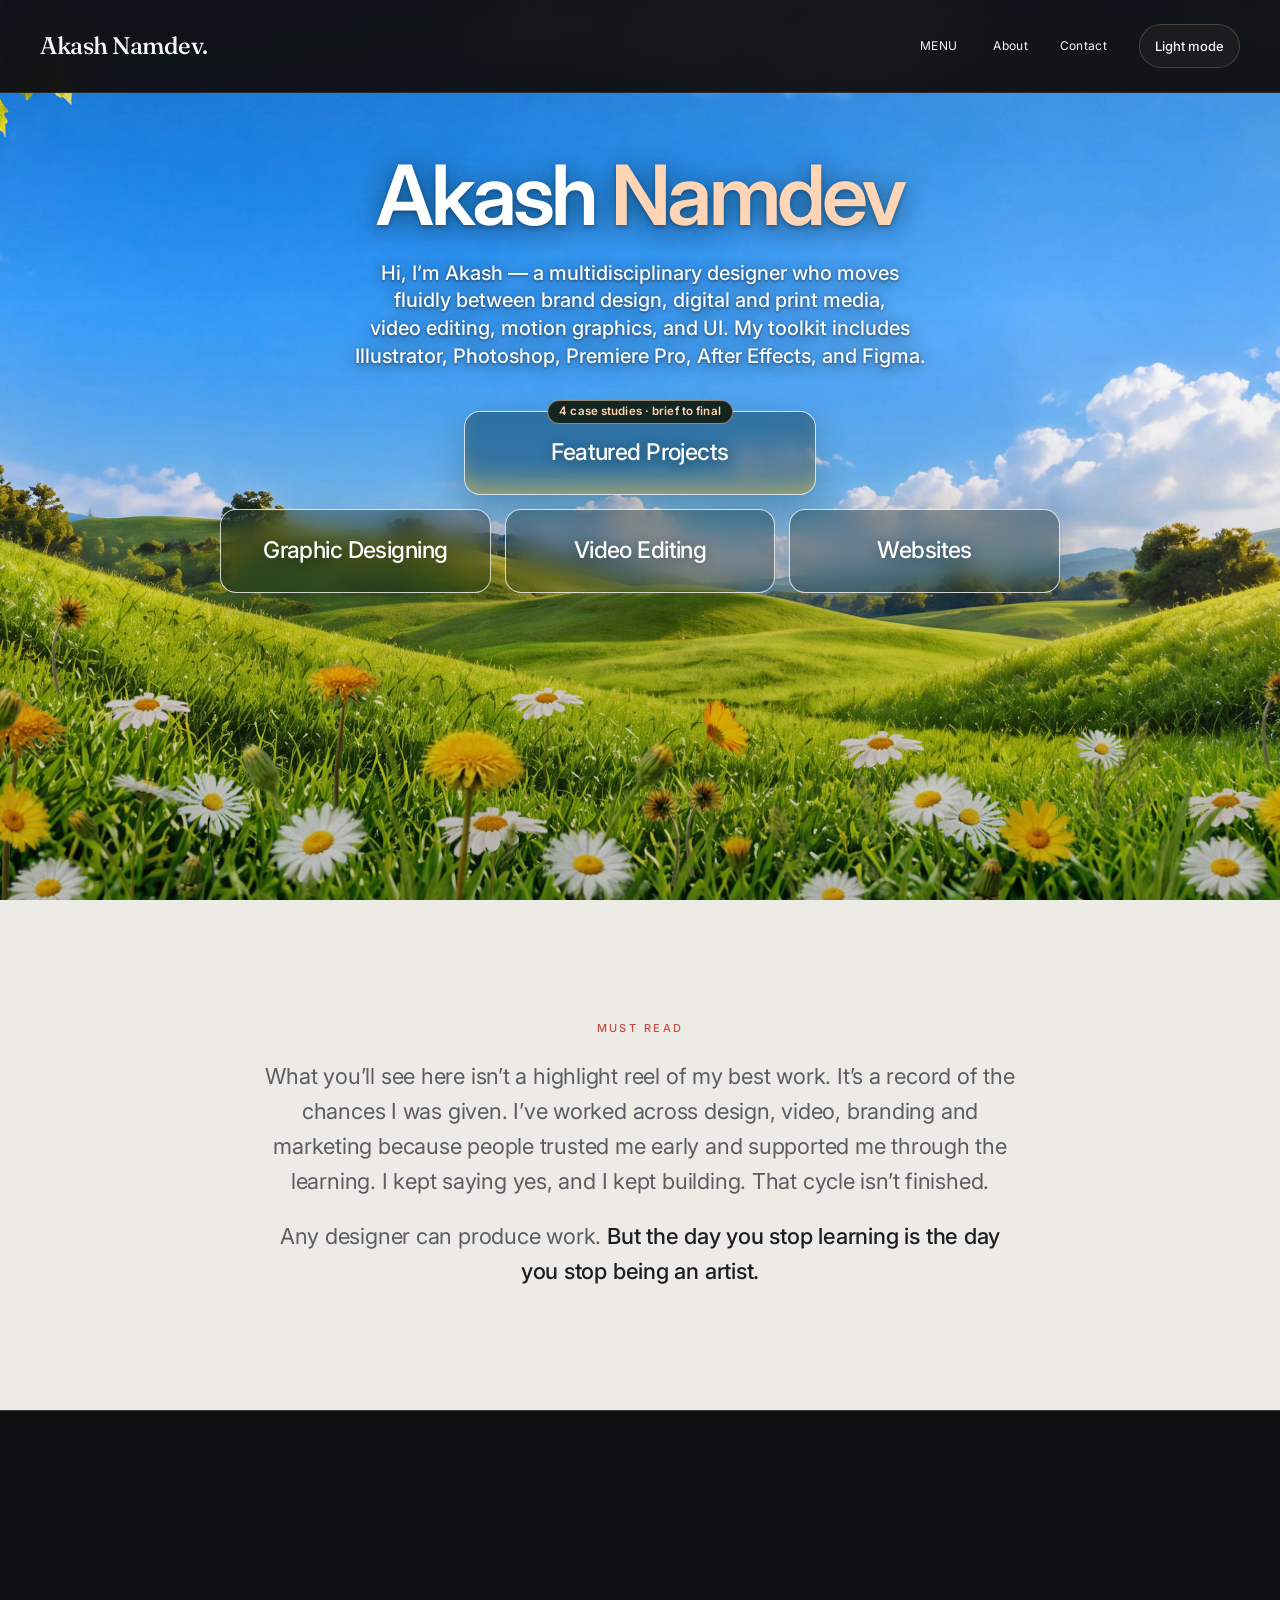
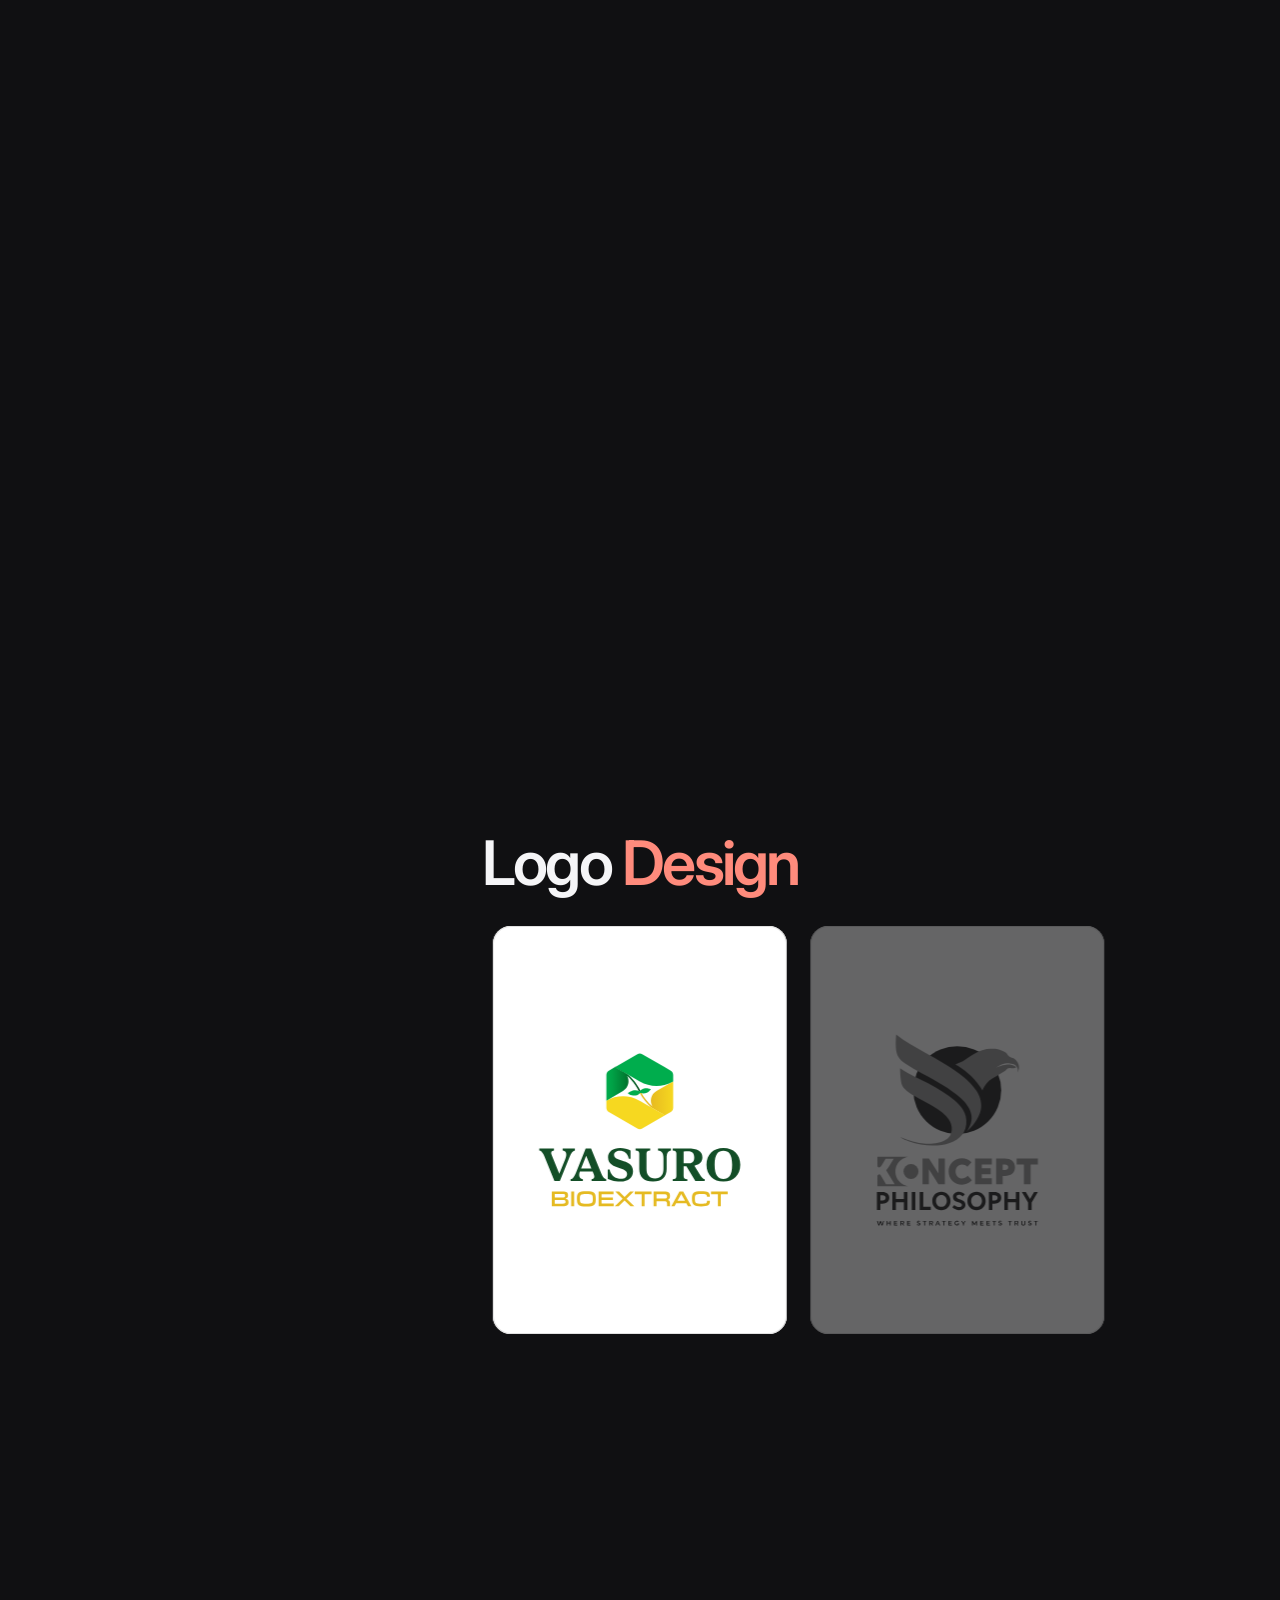
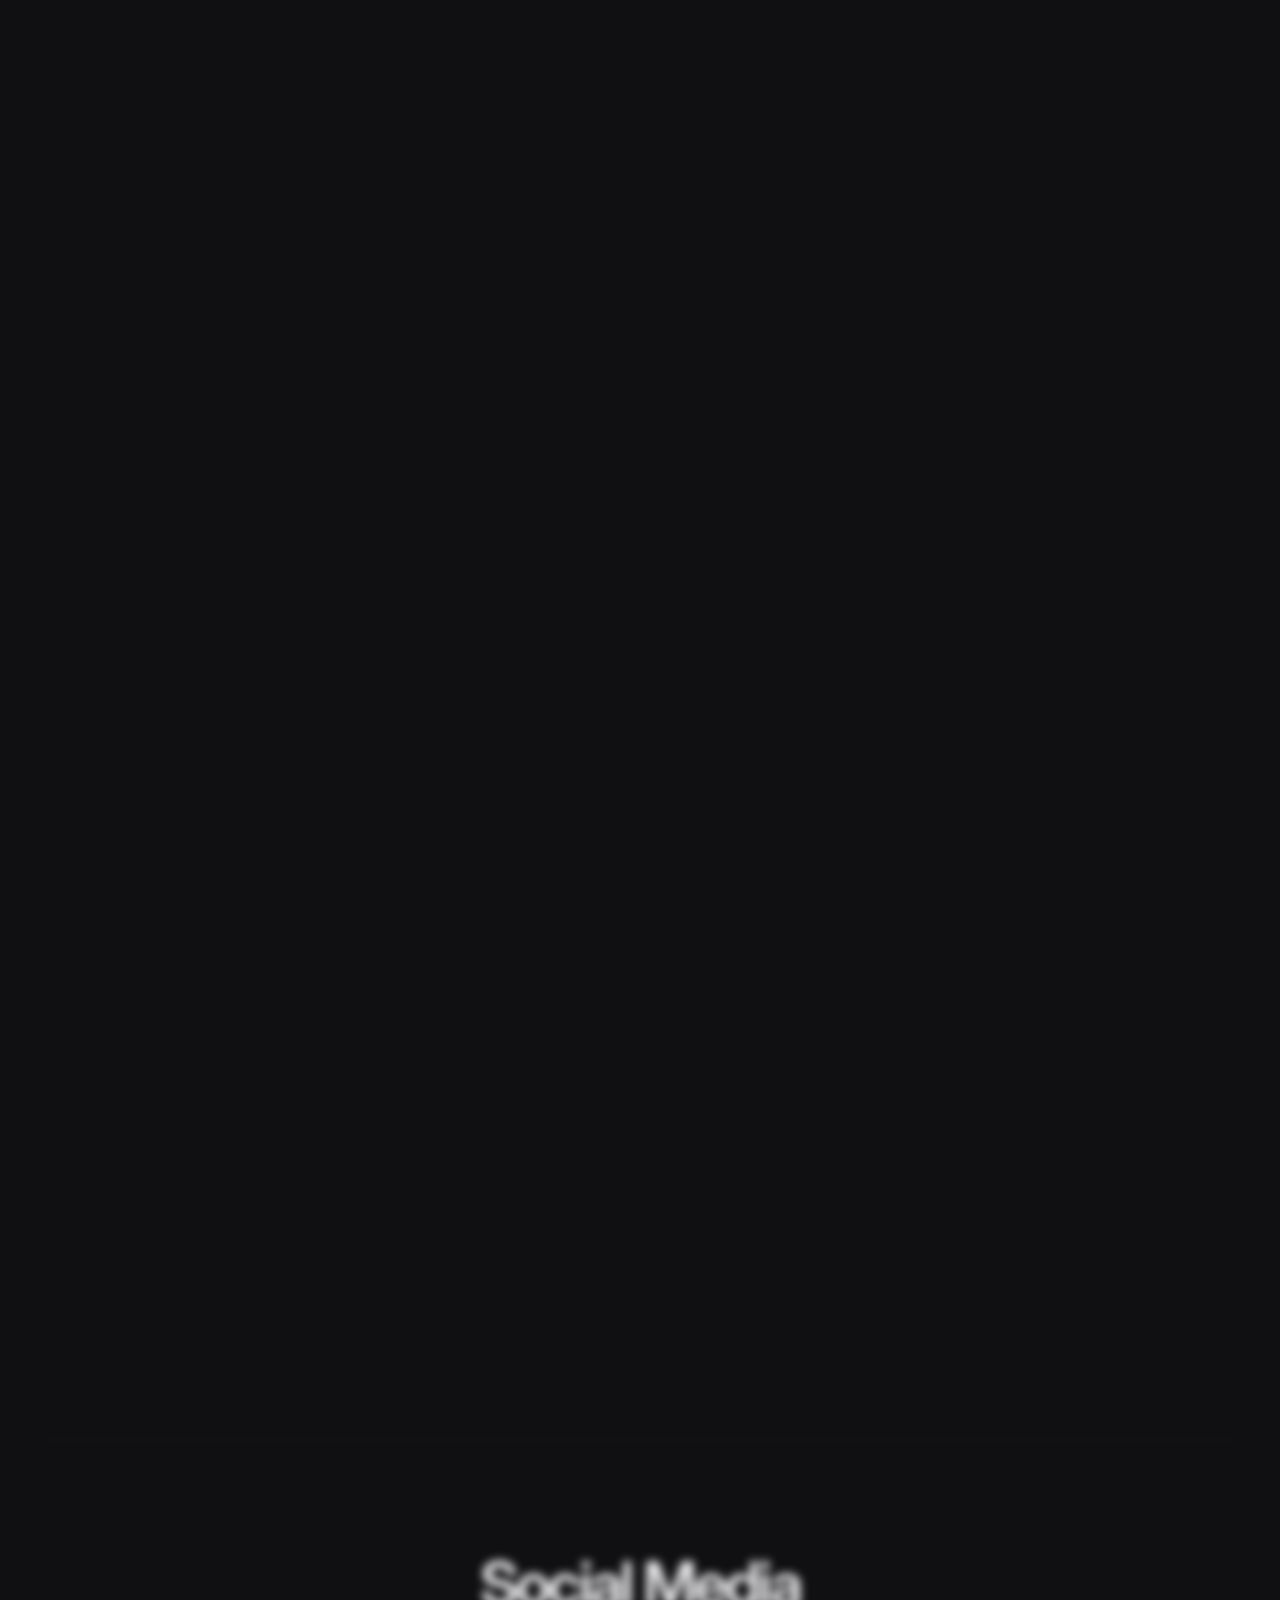
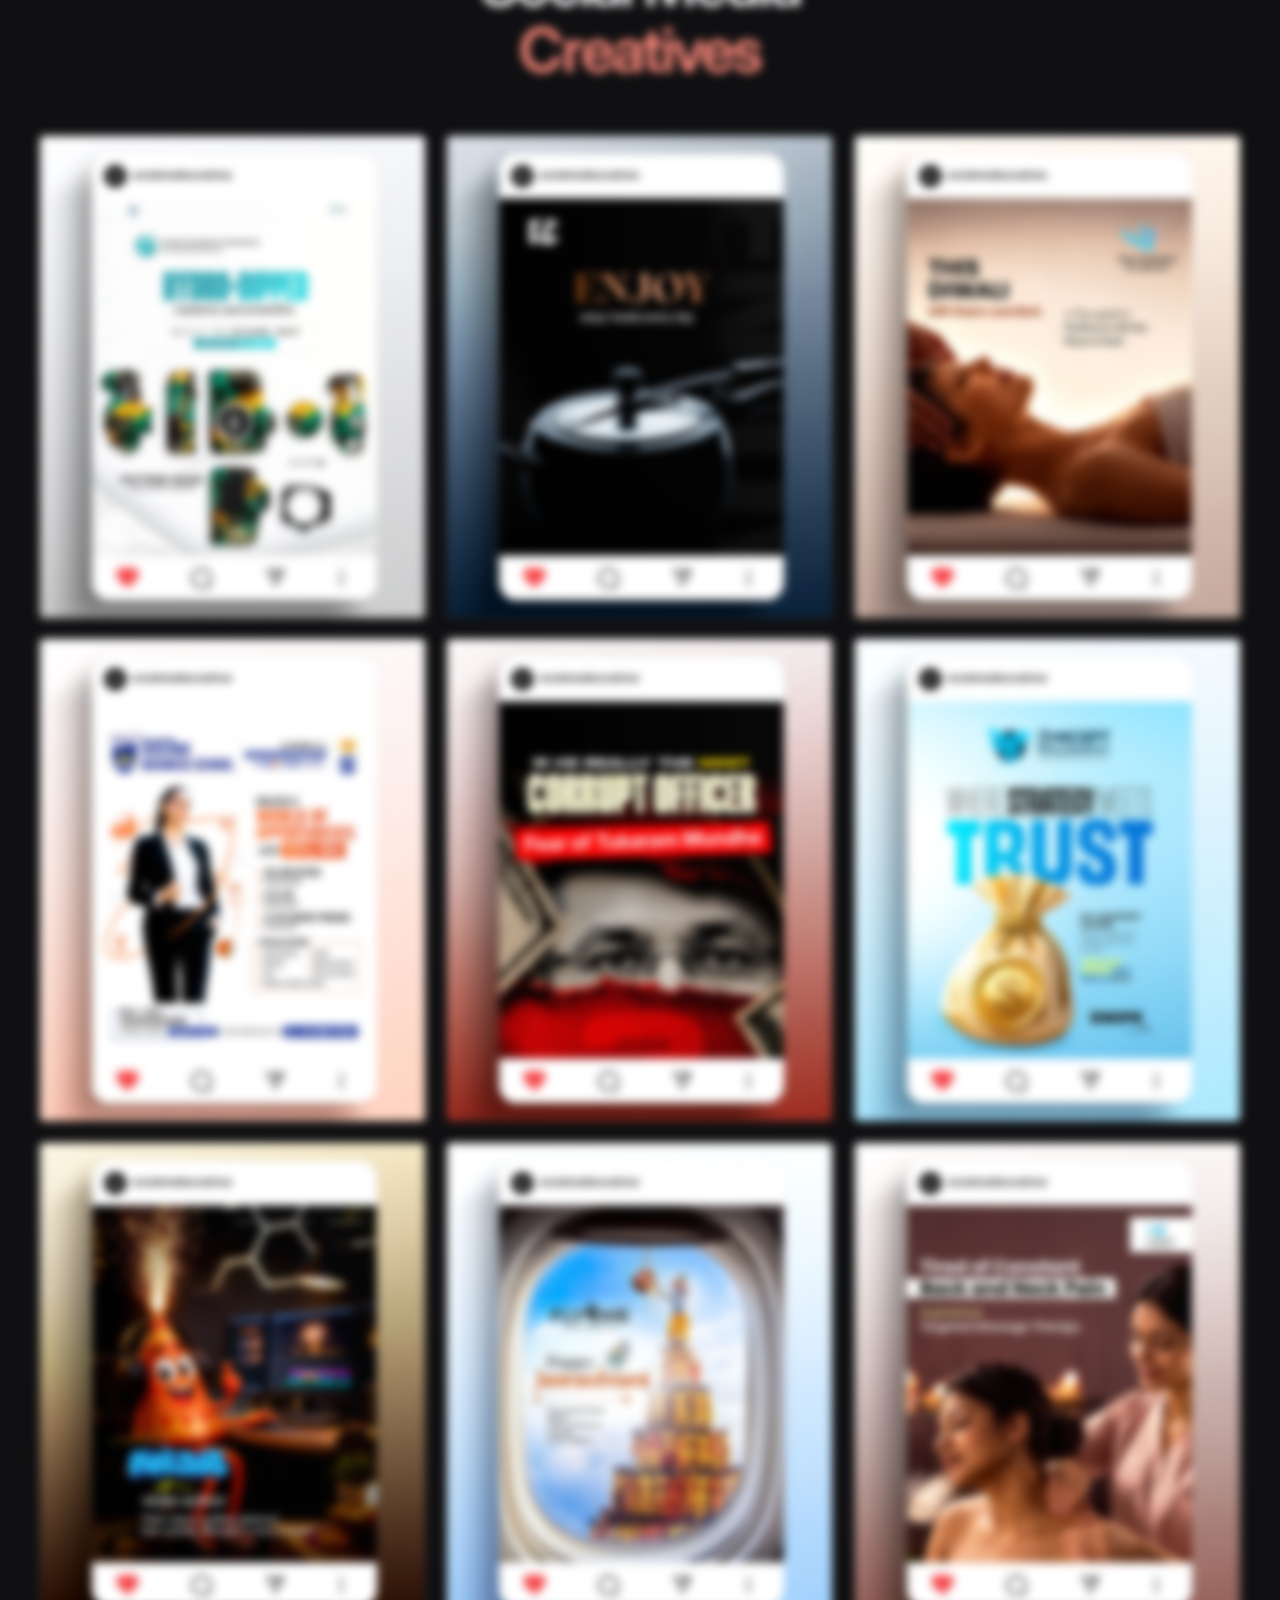
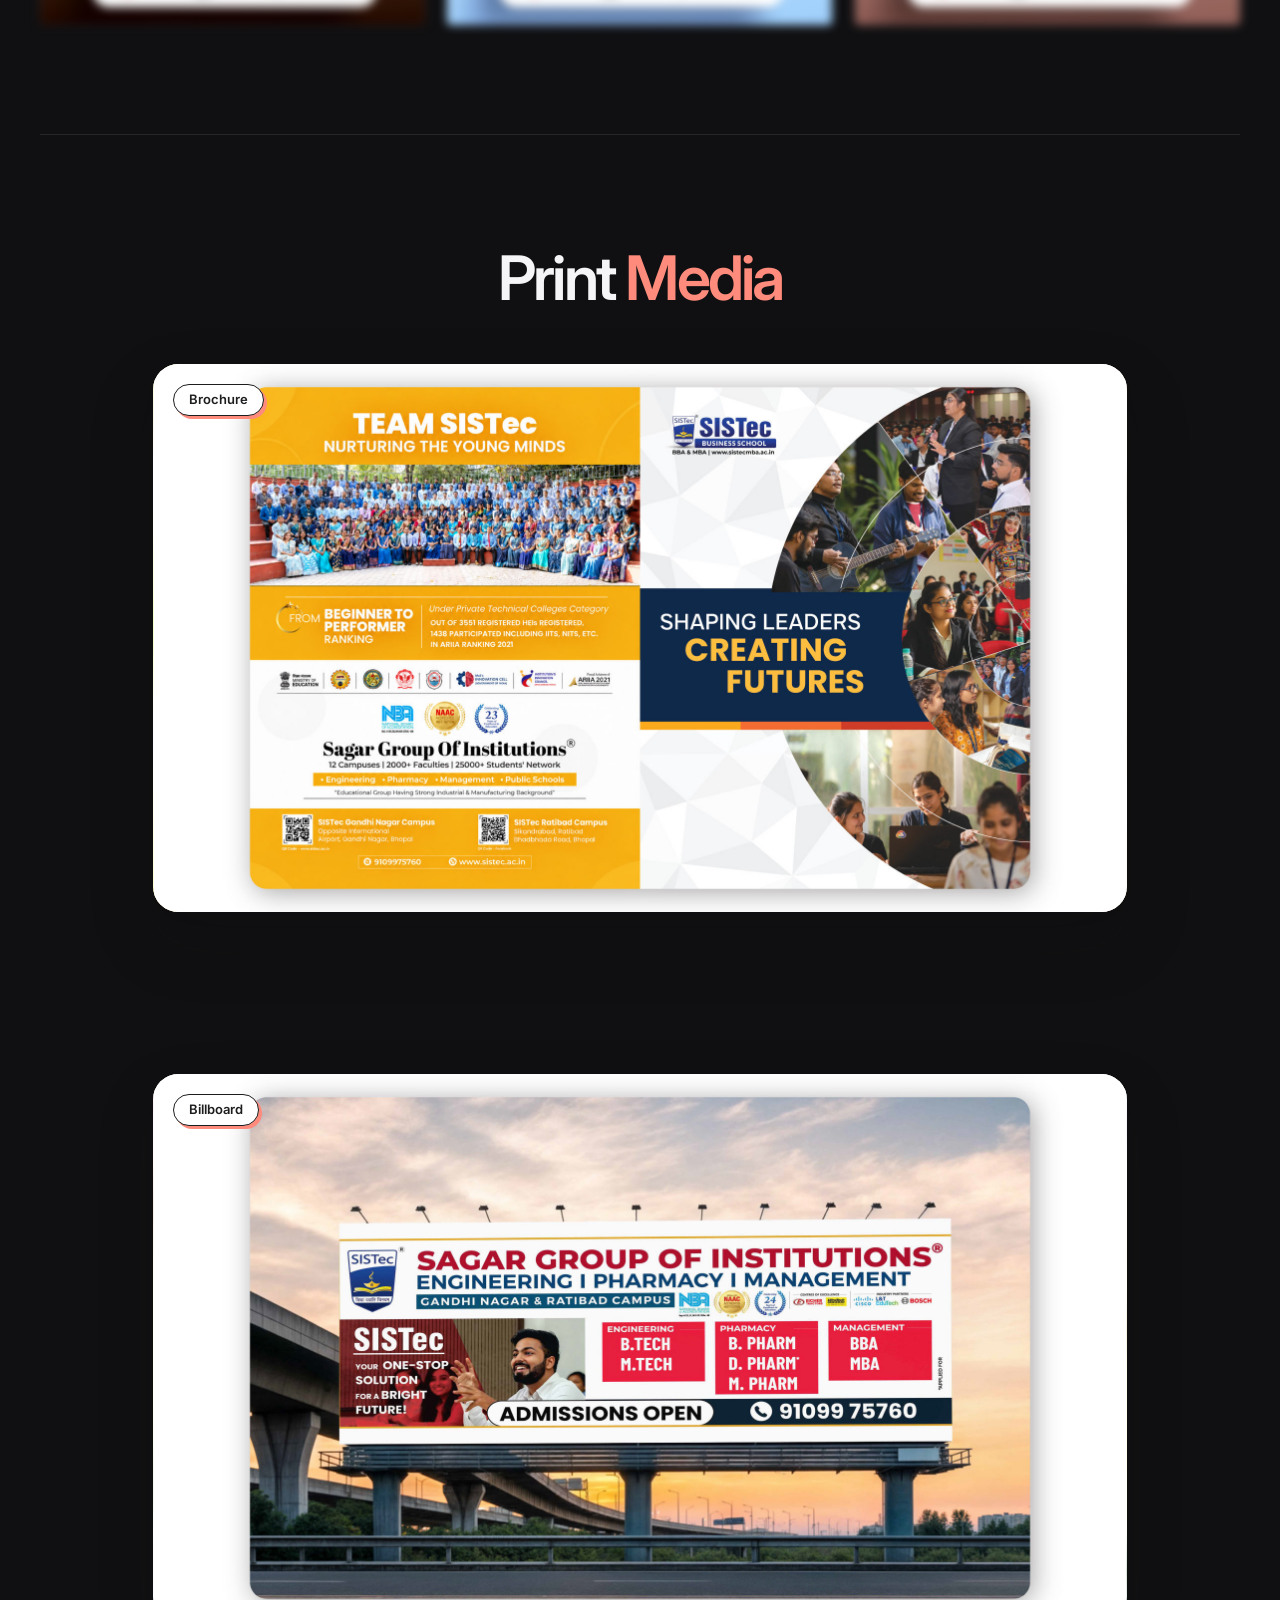
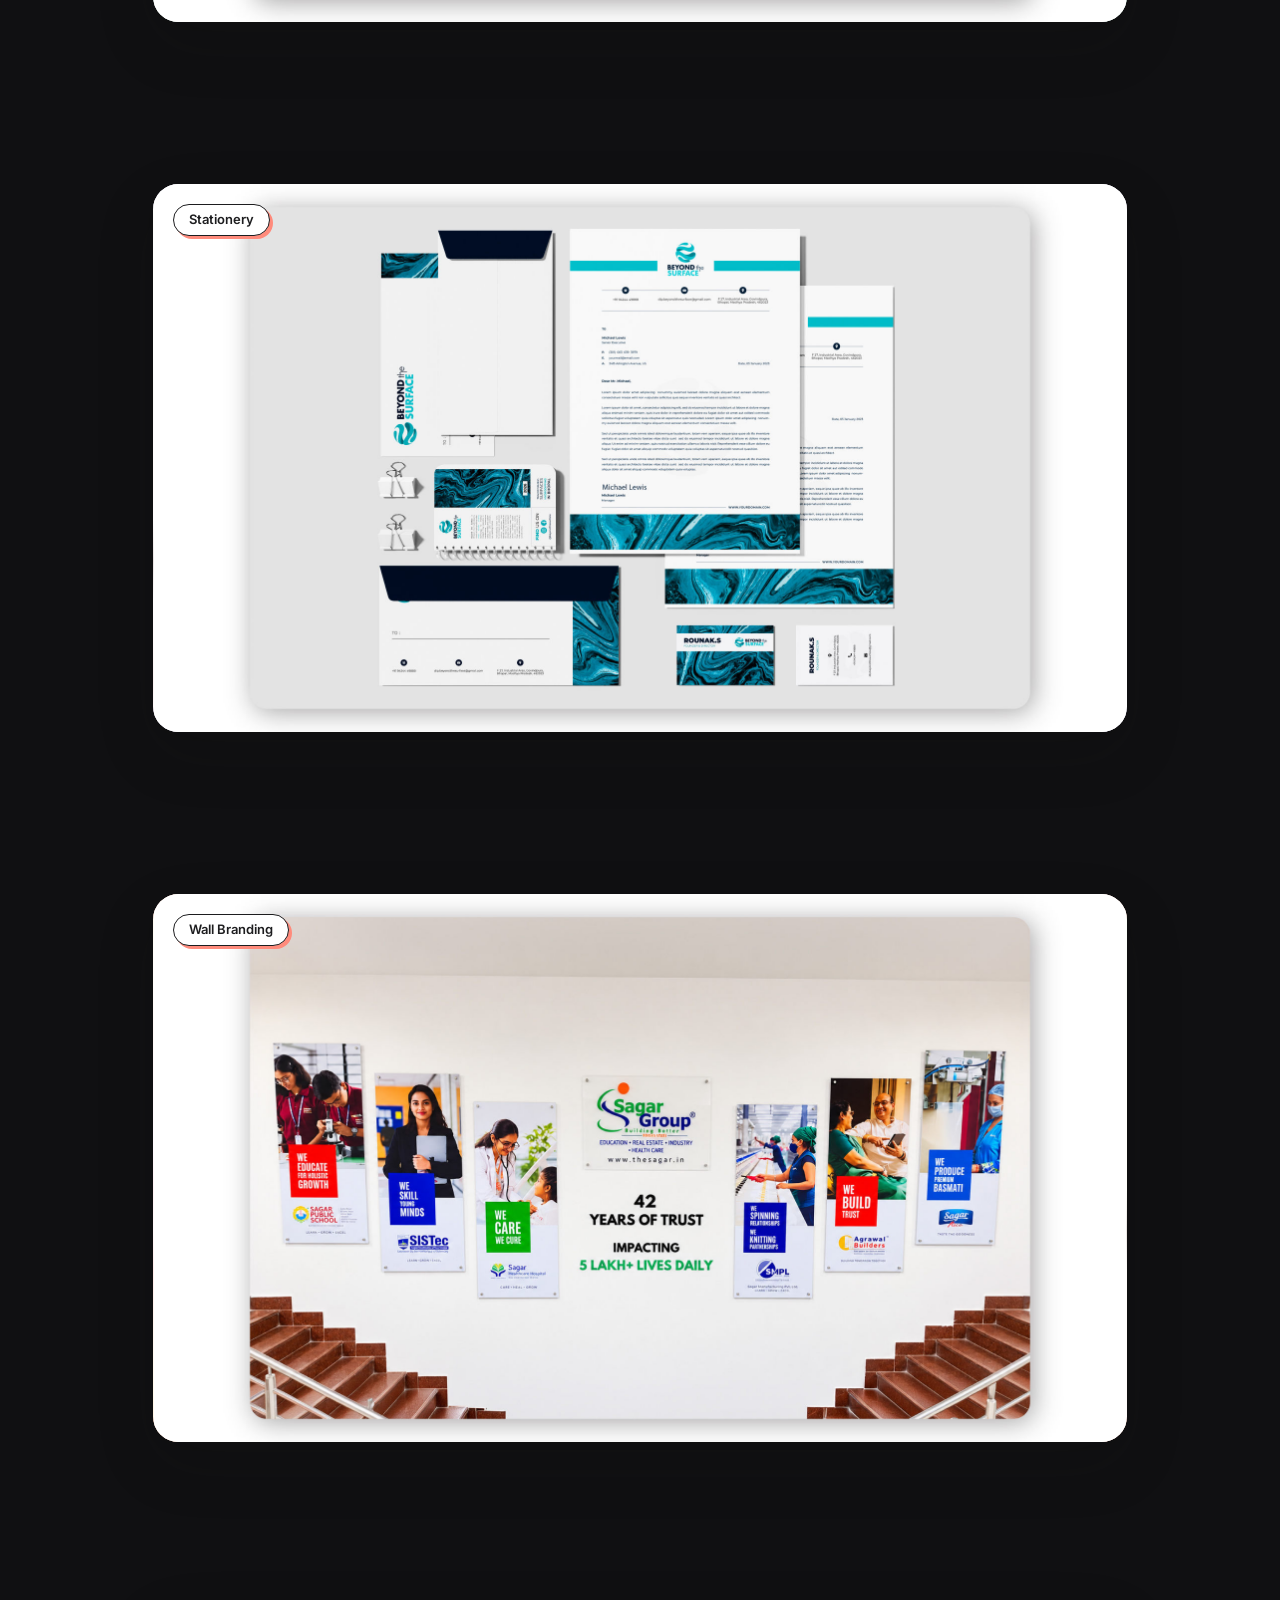
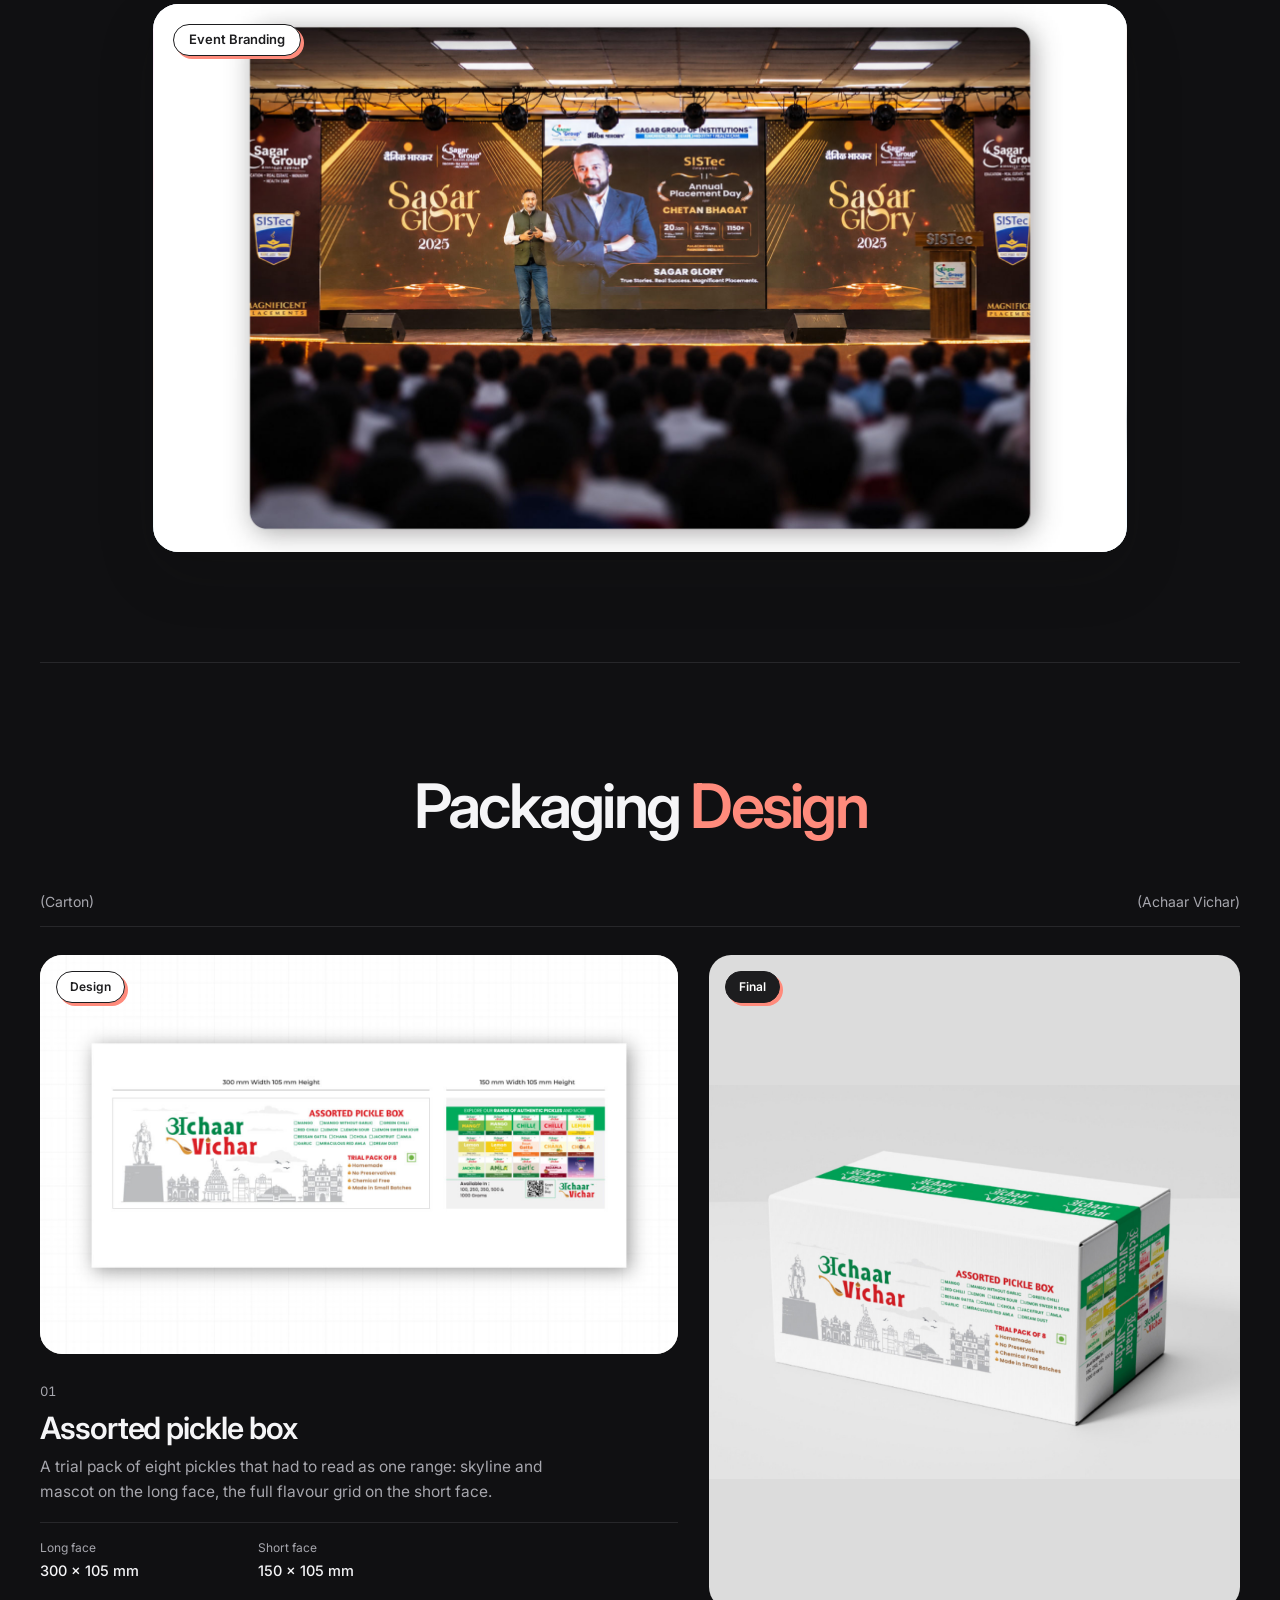
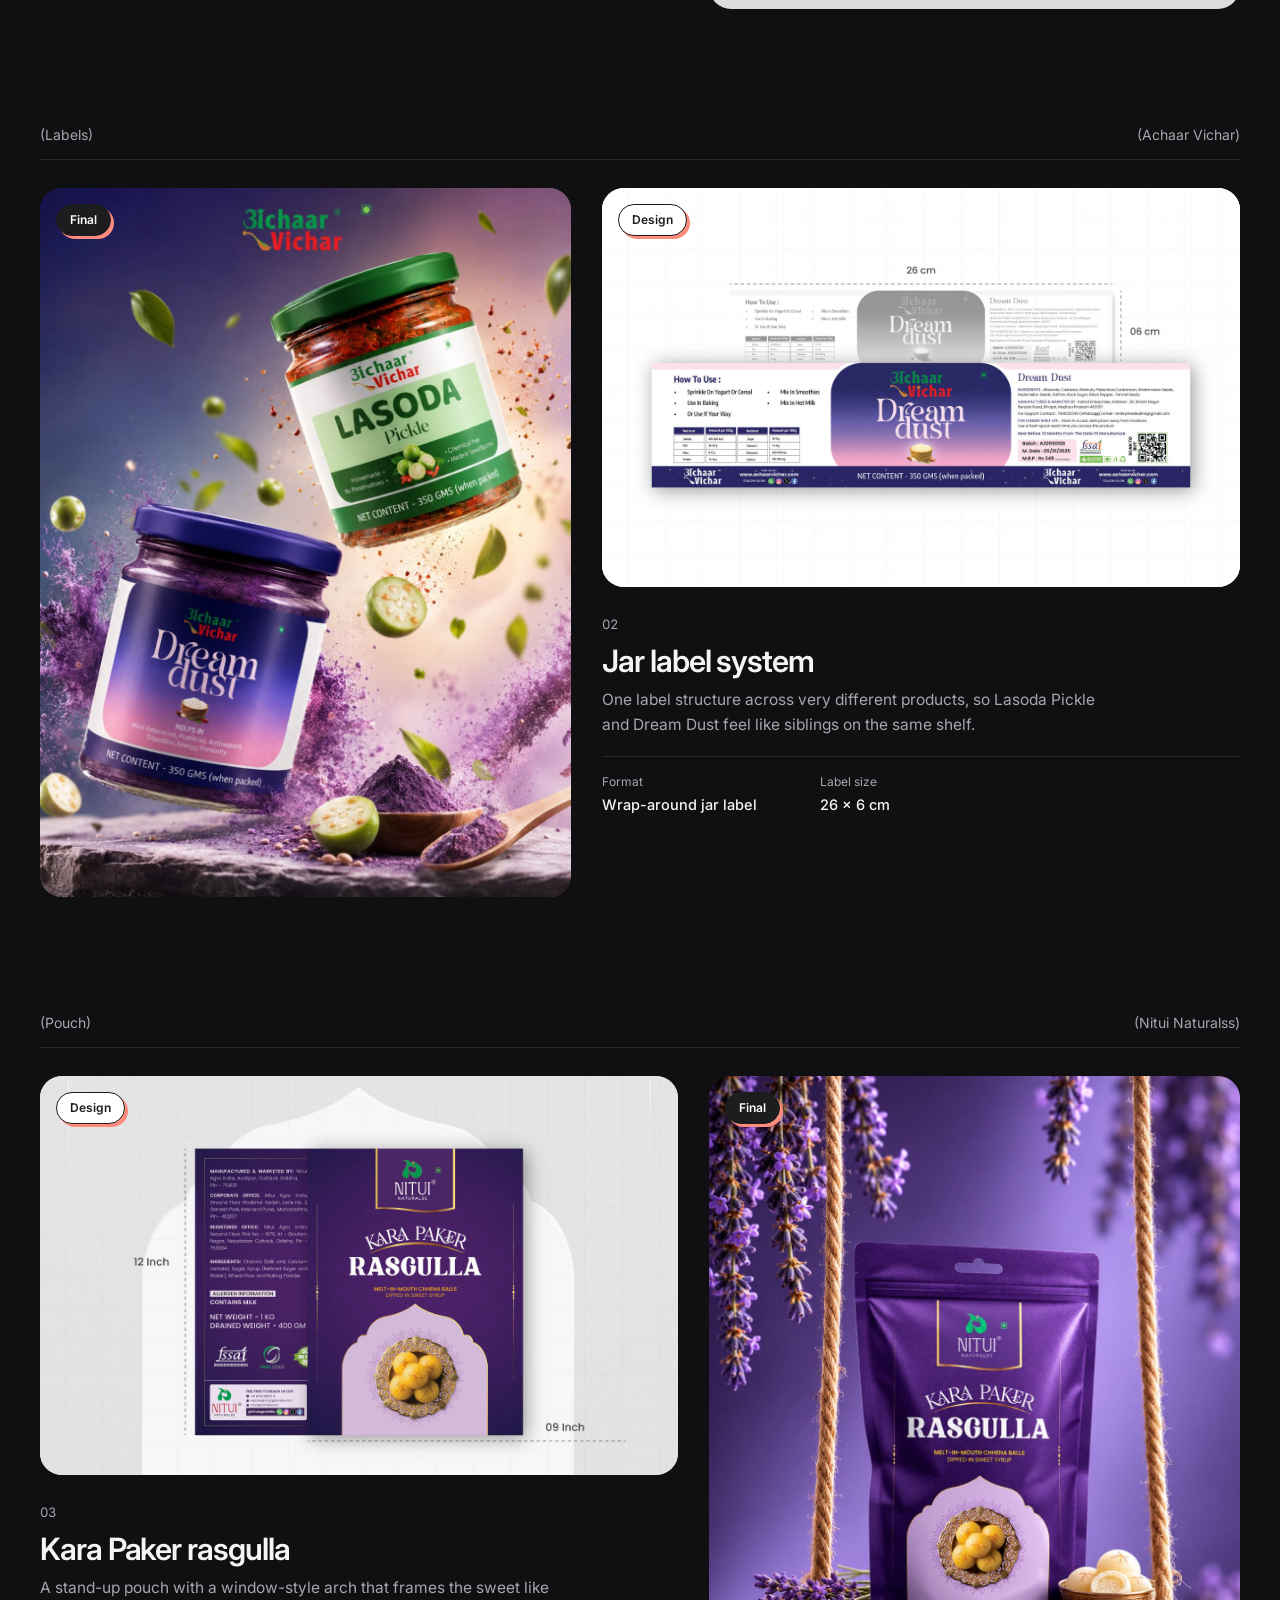
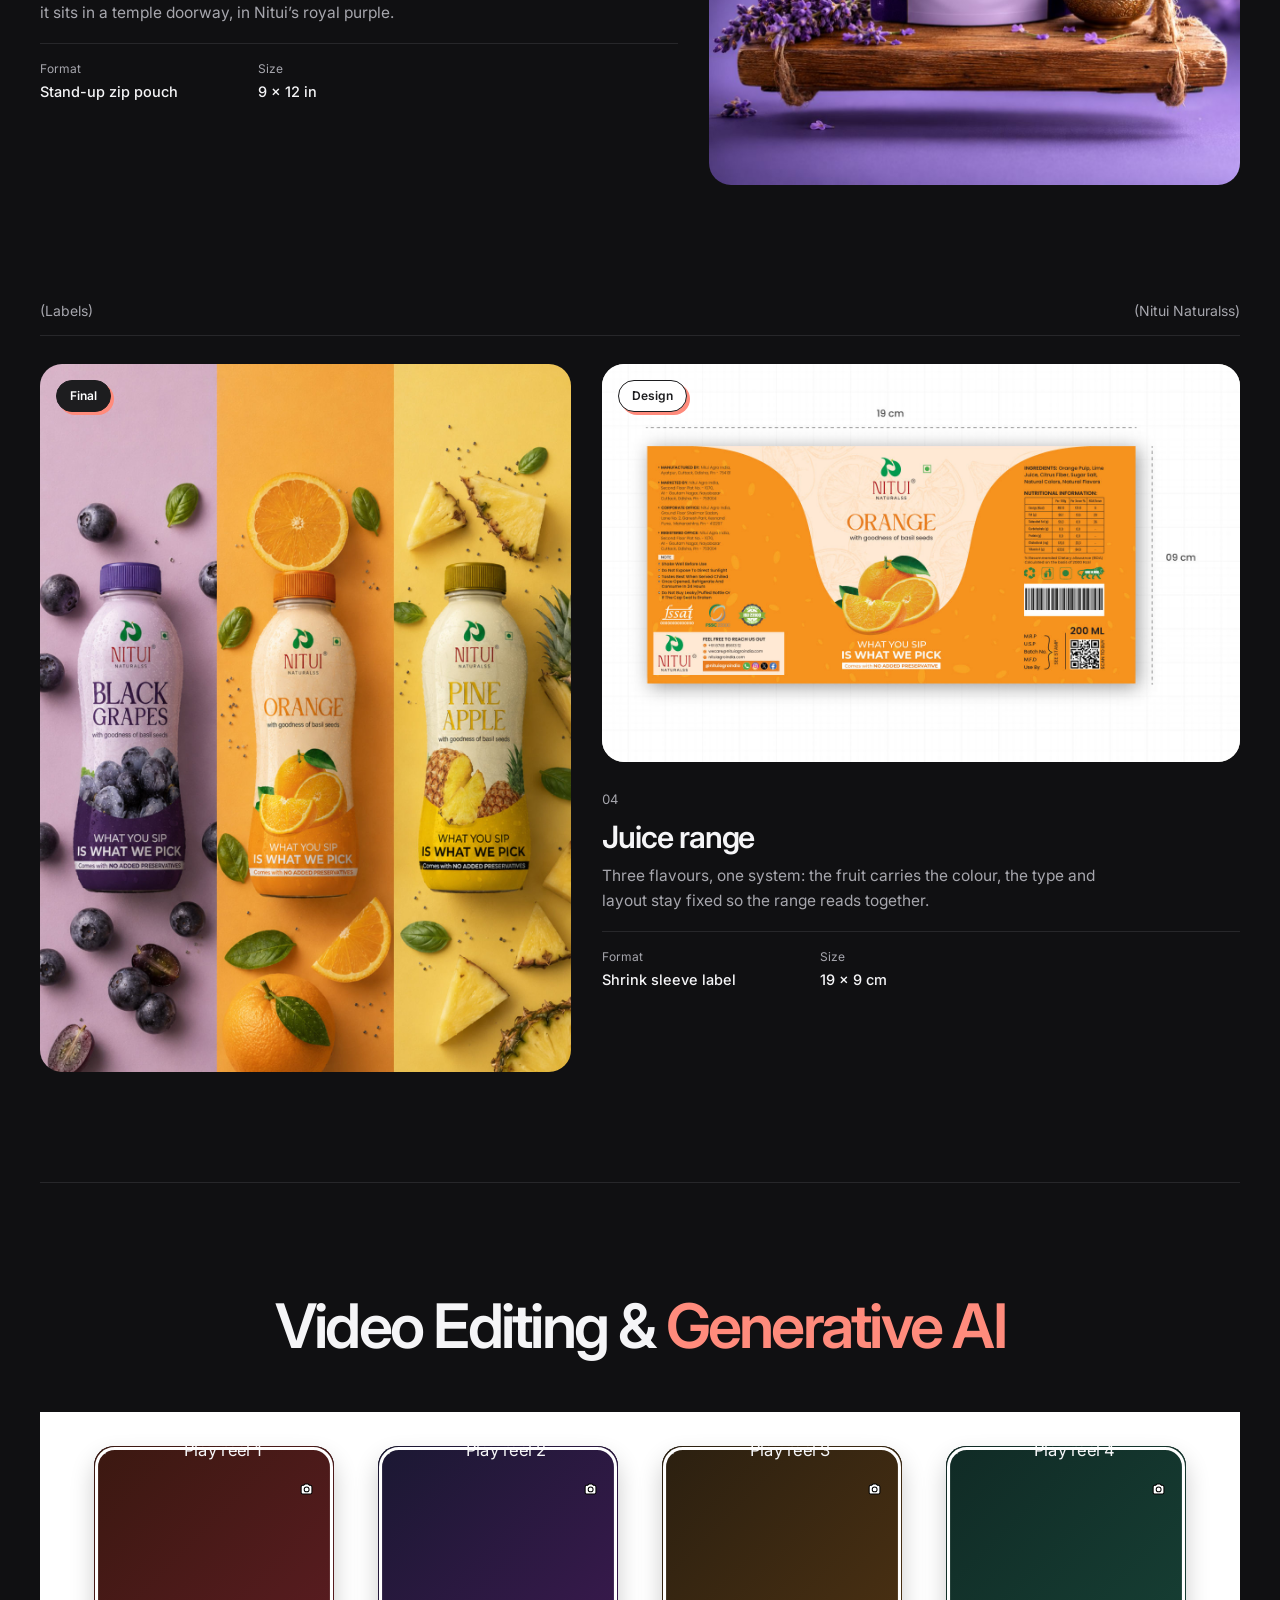
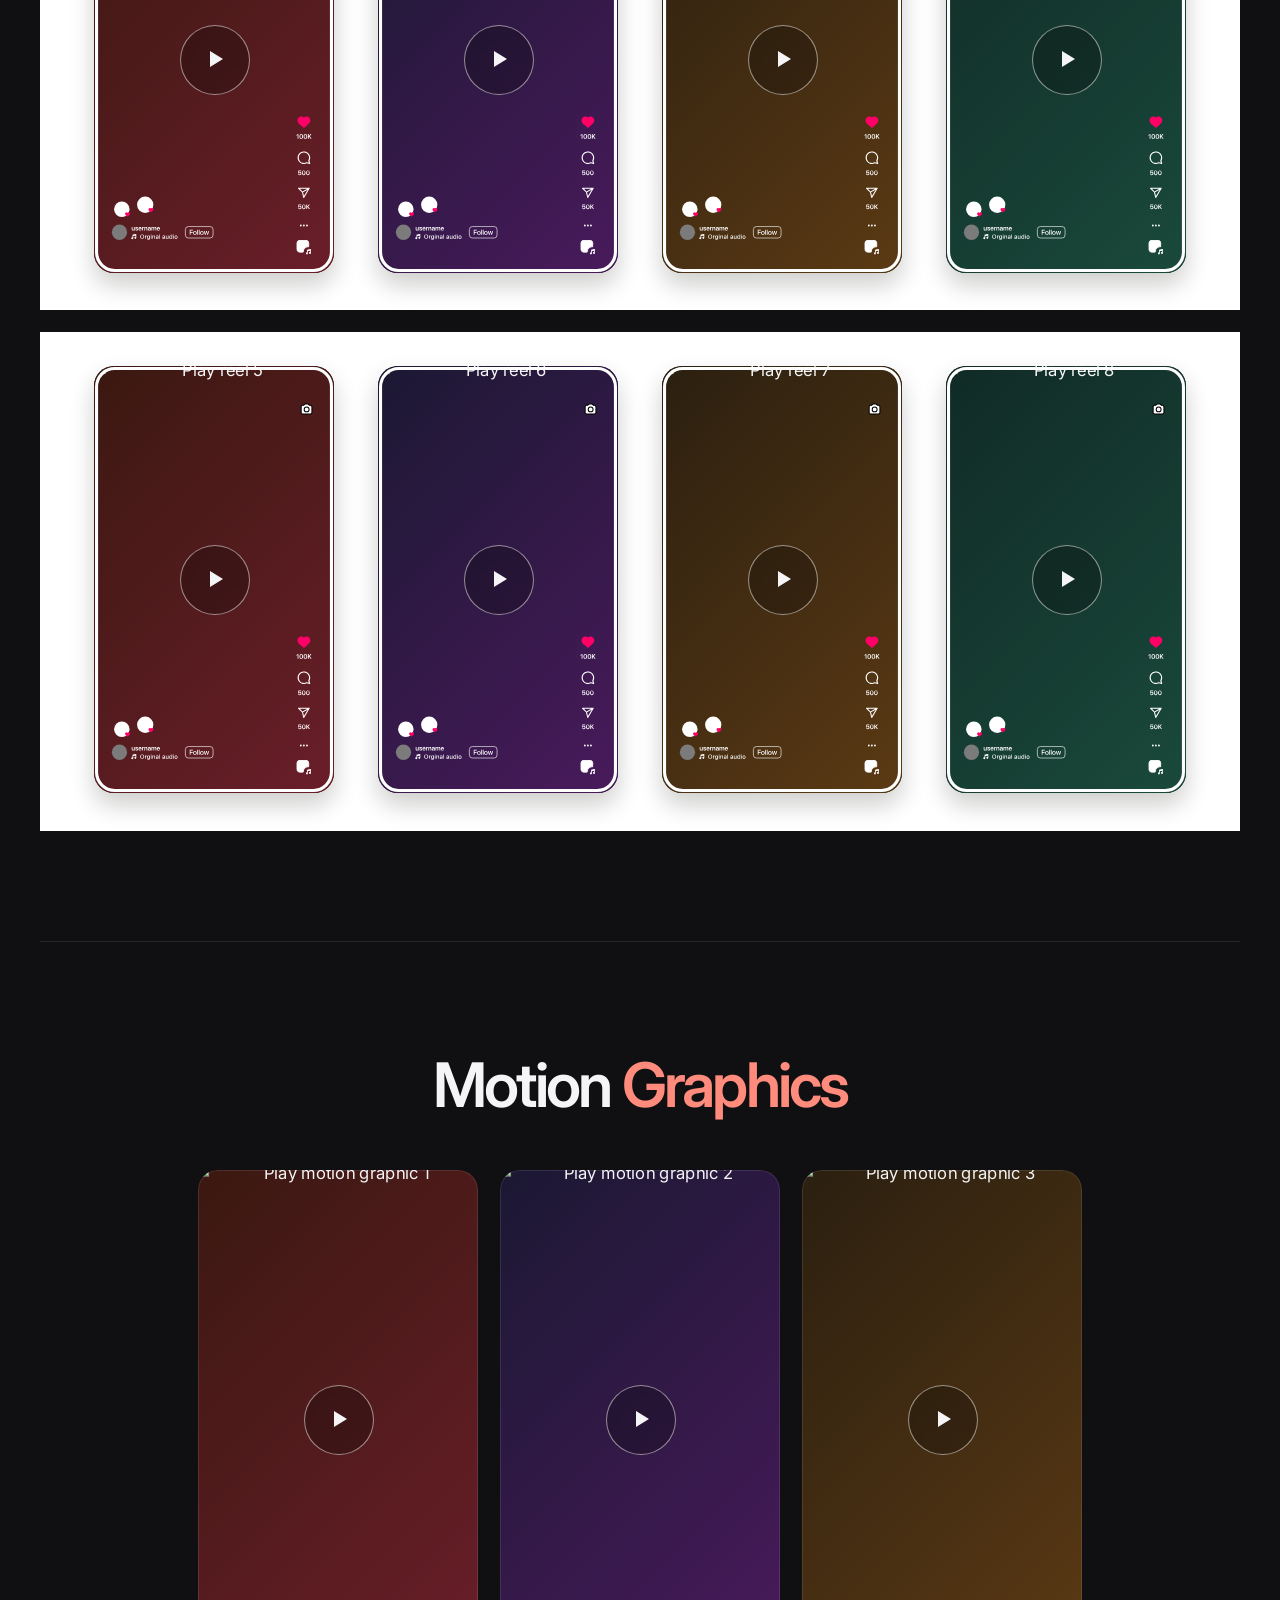
==== commit e019badd: "Use full URLs for the link preview tags LinkedIn ignores a relative og:image, so the preview image, " ====
--- a/index.html
+++ b/index.html
@@ -8,8 +8,13 @@
 <meta property="og:type" content="website">
 <meta property="og:title" content="Akash Namdev — Multidisciplinary Designer">
 <meta property="og:description" content="Brand identity, social media, print, packaging, video editing, motion graphics and websites. Based in Bhopal, India.">
-<meta property="og:image" content="images/uploads/artboard-1.jpg">
+<link rel="canonical" href="https://akash.pixelpill.in/">
+<meta property="og:url" content="https://akash.pixelpill.in/">
+<meta property="og:image" content="https://akash.pixelpill.in/images/uploads/artboard-1.jpg">
+<meta property="og:image:width" content="2560">
+<meta property="og:image:height" content="1410">
 <meta name="twitter:card" content="summary_large_image">
+<meta name="twitter:image" content="https://akash.pixelpill.in/images/uploads/artboard-1.jpg">
 <link rel="icon" href="data:image/svg+xml,%3Csvg xmlns='http://www.w3.org/2000/svg' viewBox='0 0 64 64'%3E%3Crect width='64' height='64' rx='14' fill='%23101012'/%3E%3Ctext x='32' y='43' font-family='Georgia,serif' font-size='30' font-weight='700' text-anchor='middle' fill='%23f3e7b3'%3EAN%3C/text%3E%3C/svg%3E">
 <title>Akash Namdev — Independent Creative Practice</title>
 <link rel="preconnect" href="https://fonts.googleapis.com">
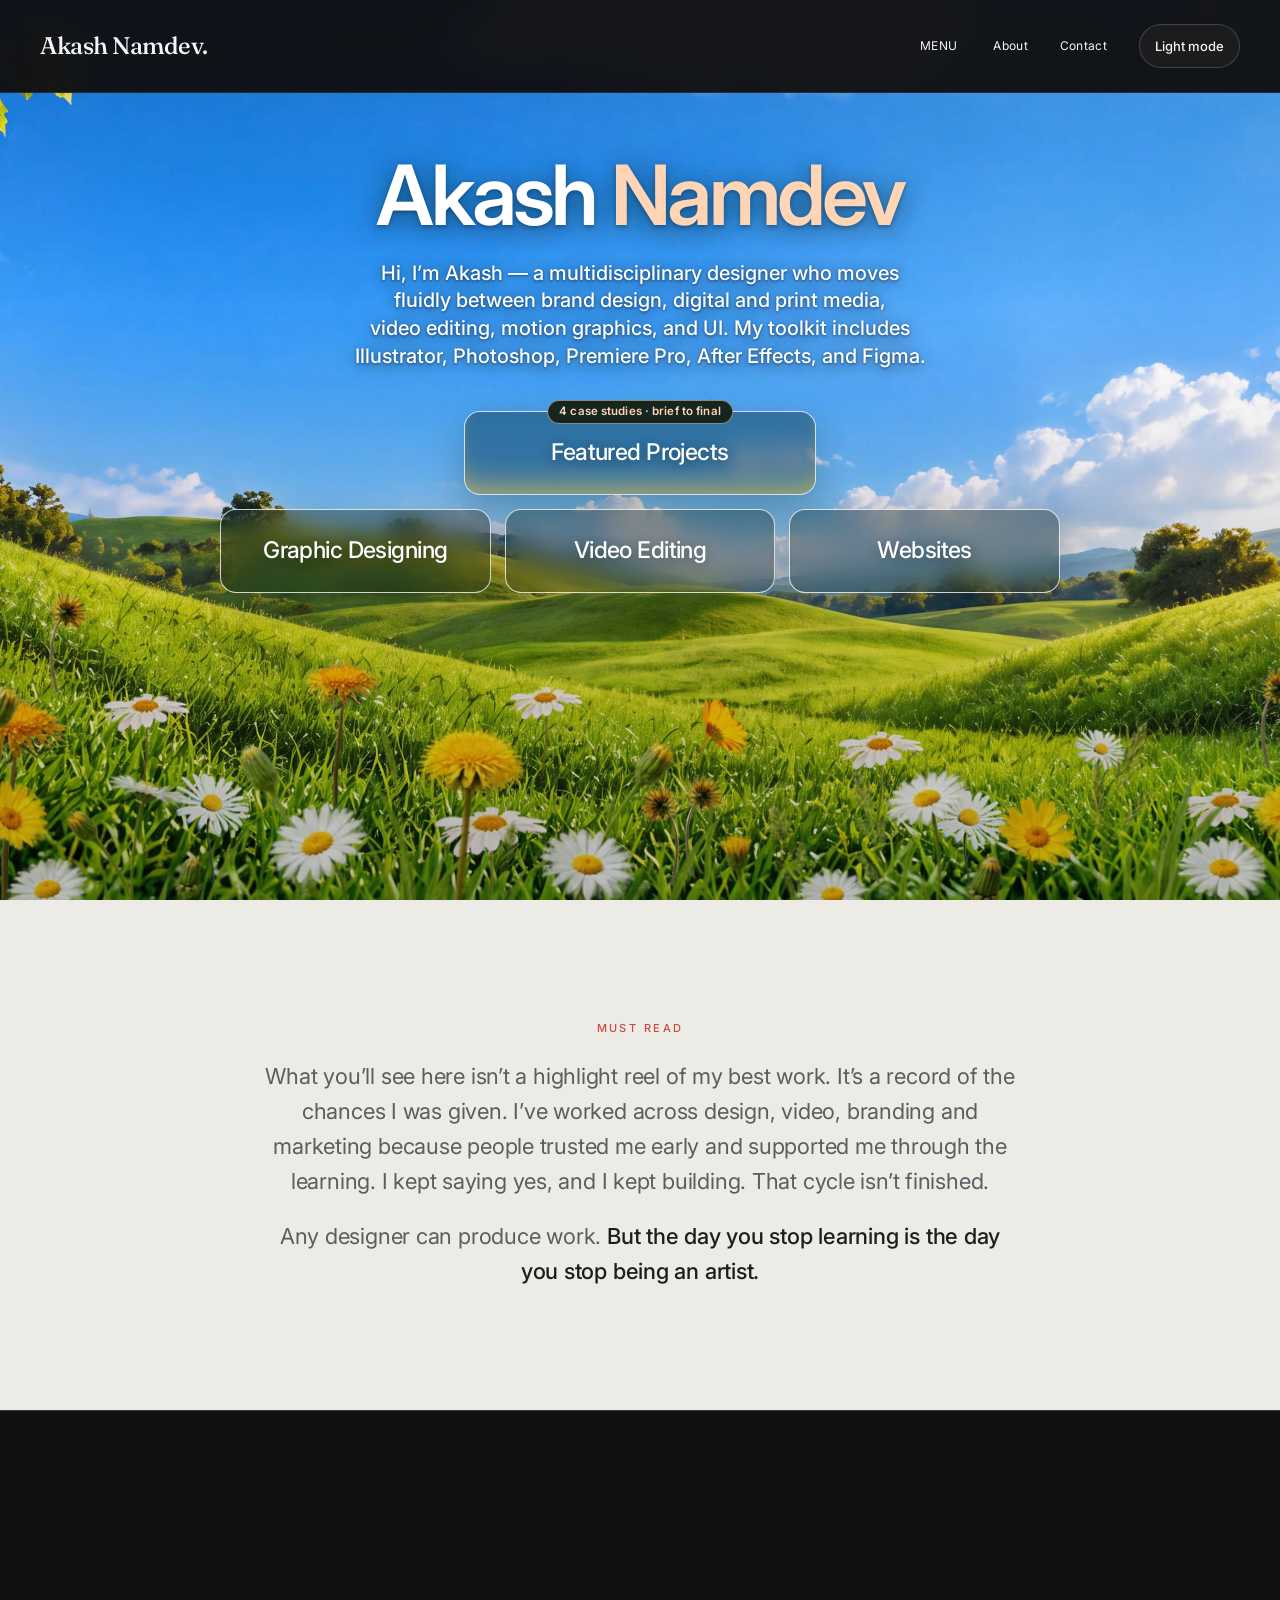
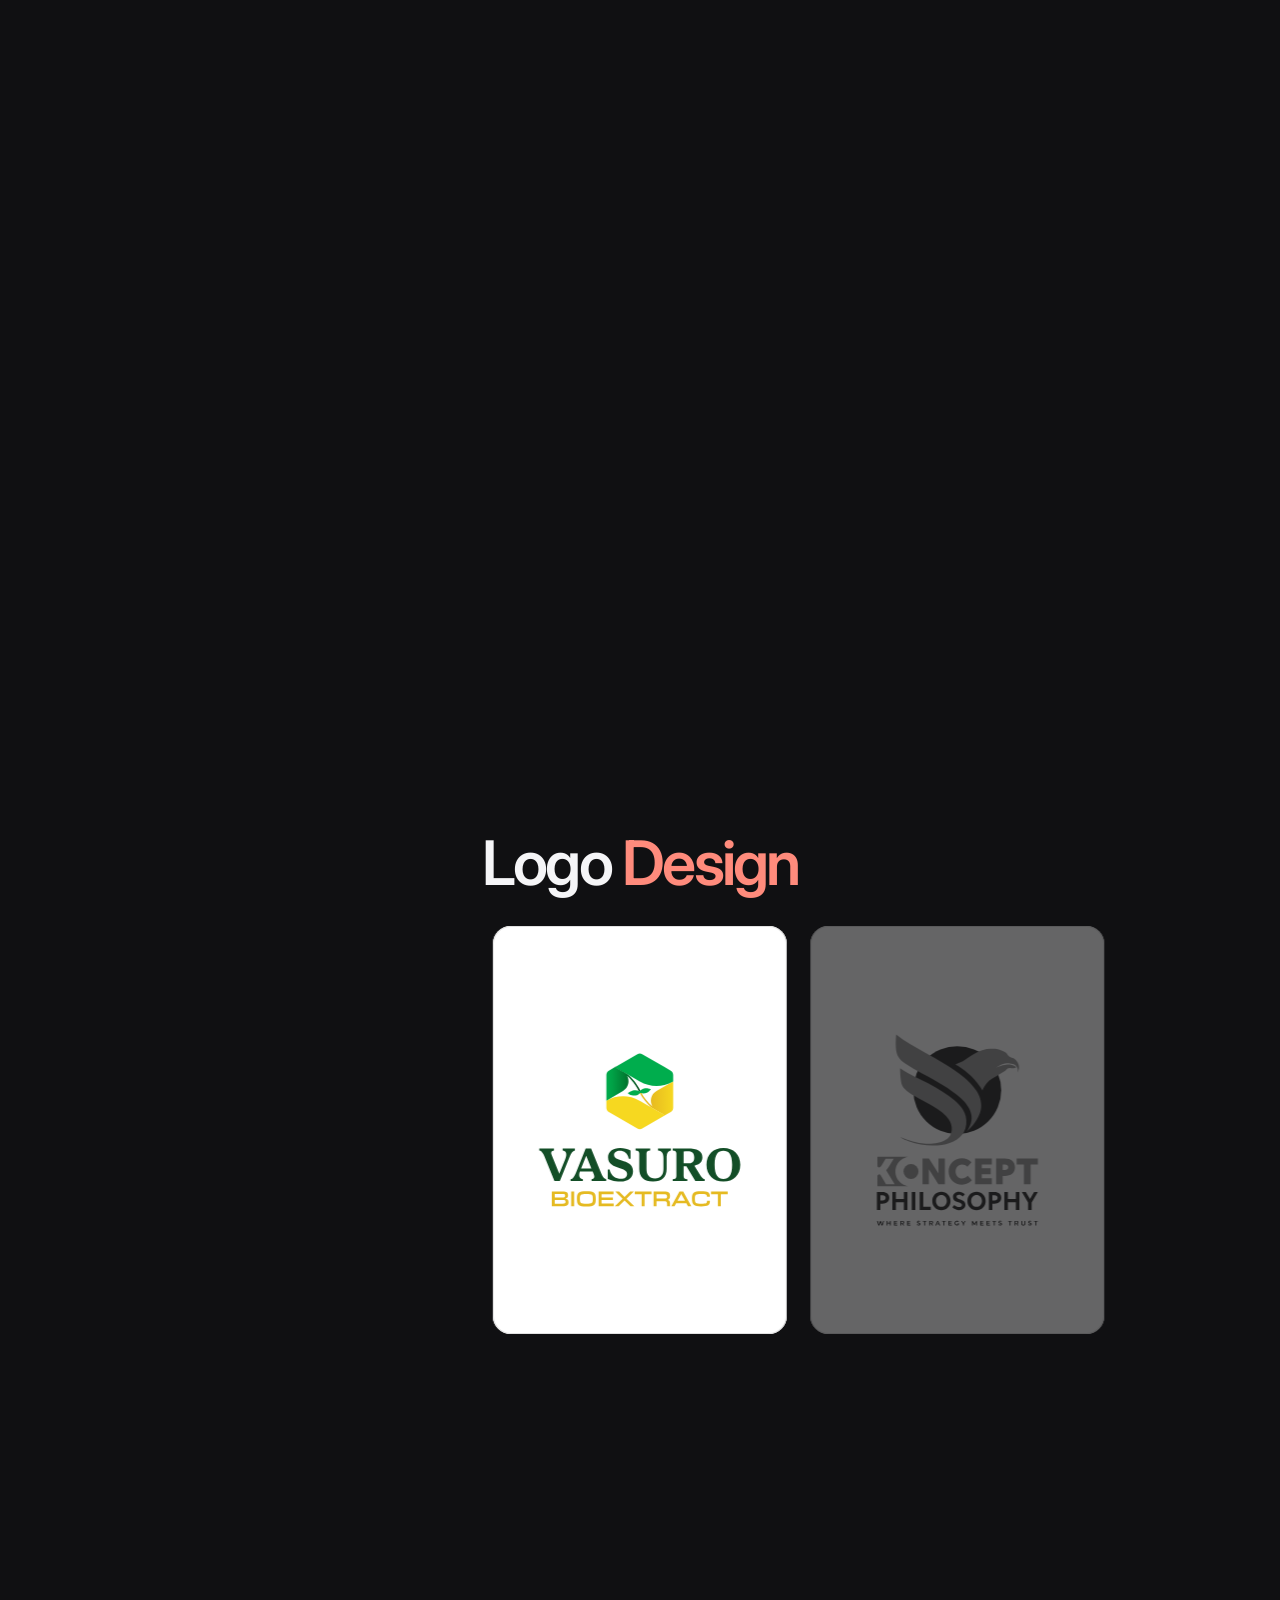
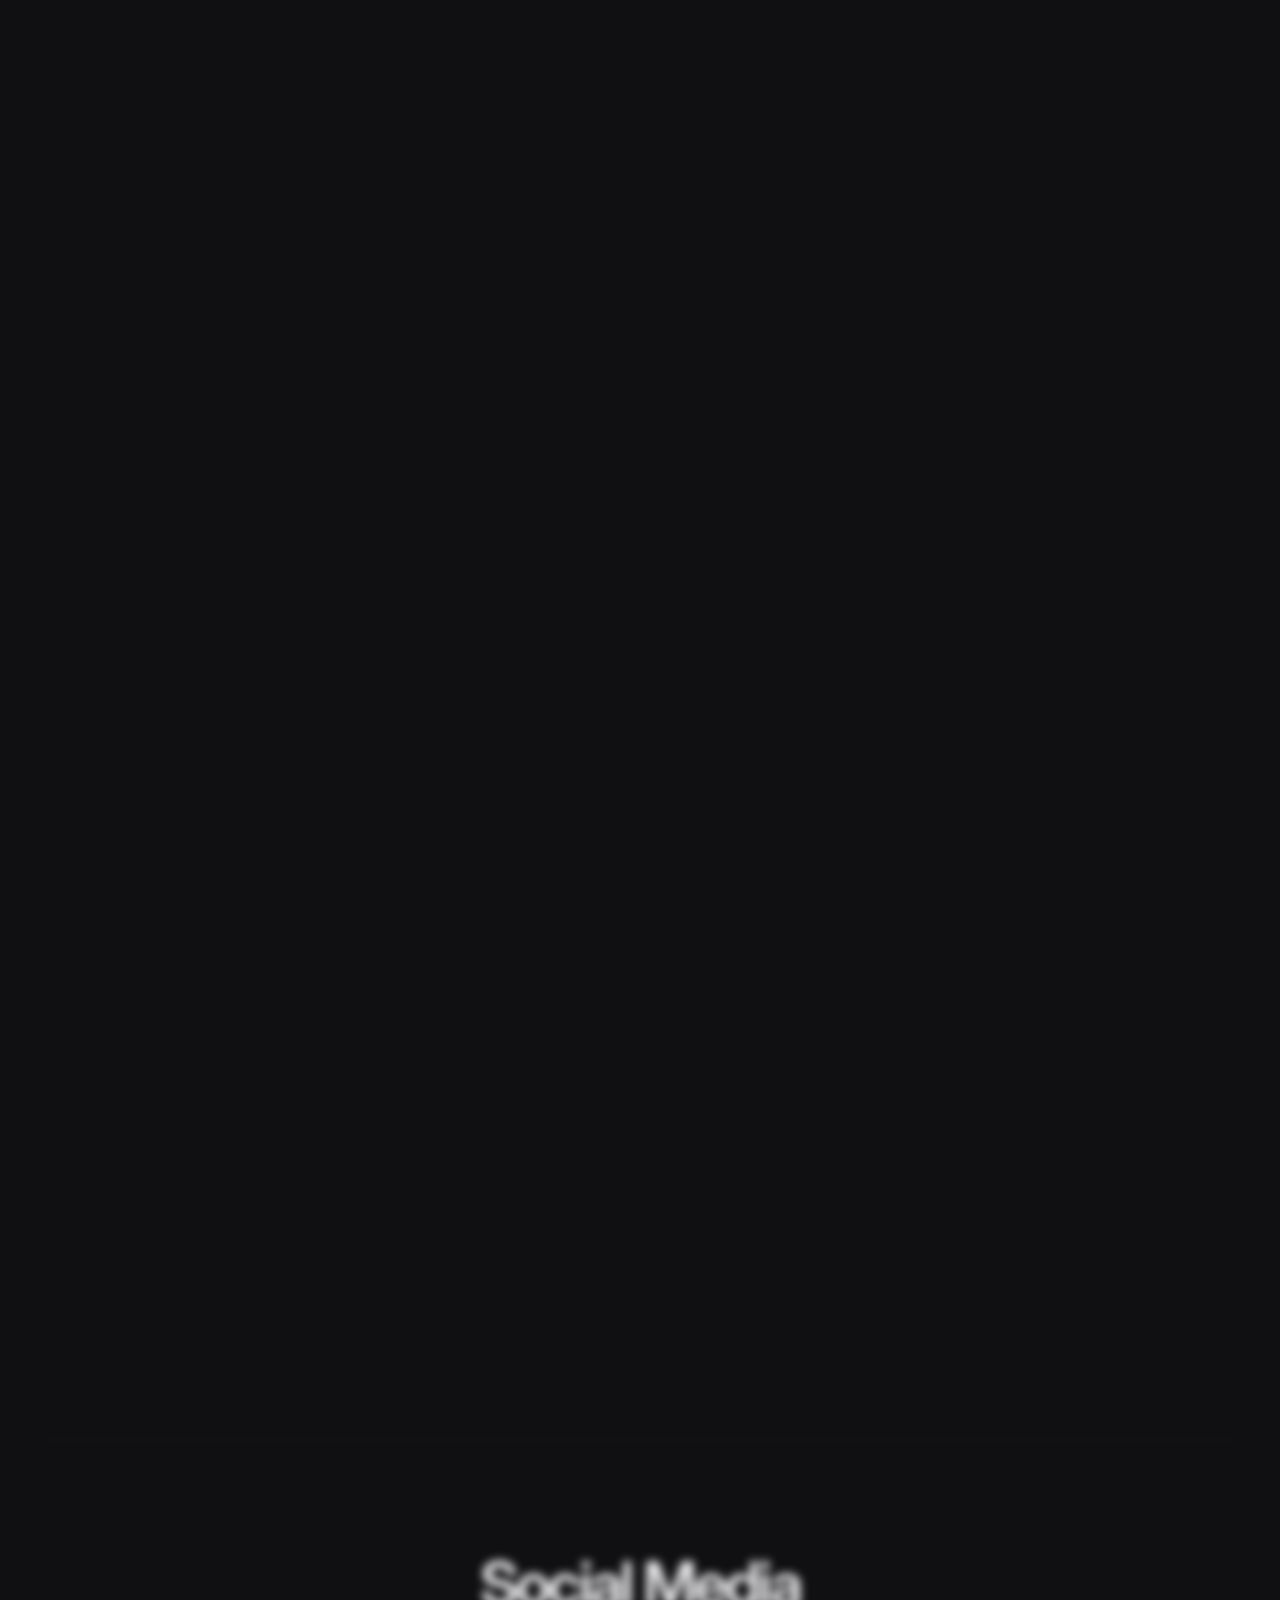
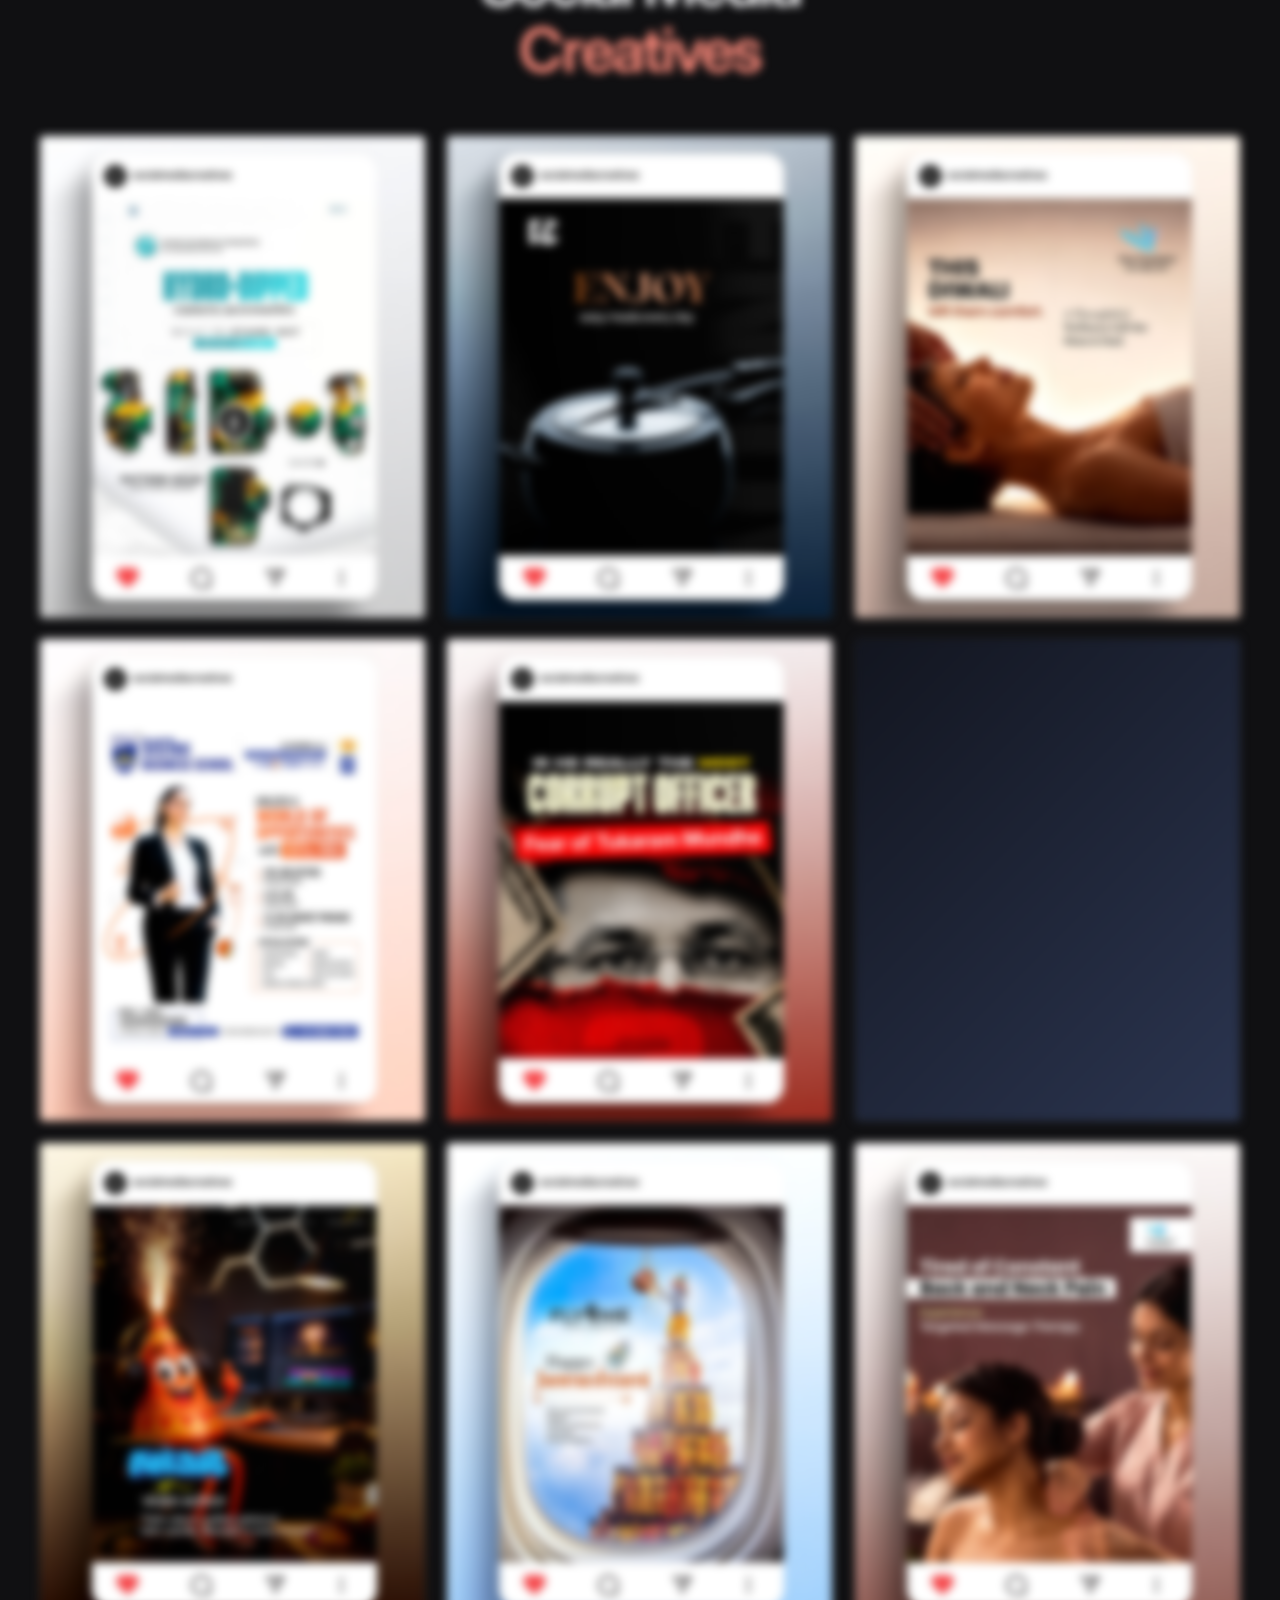
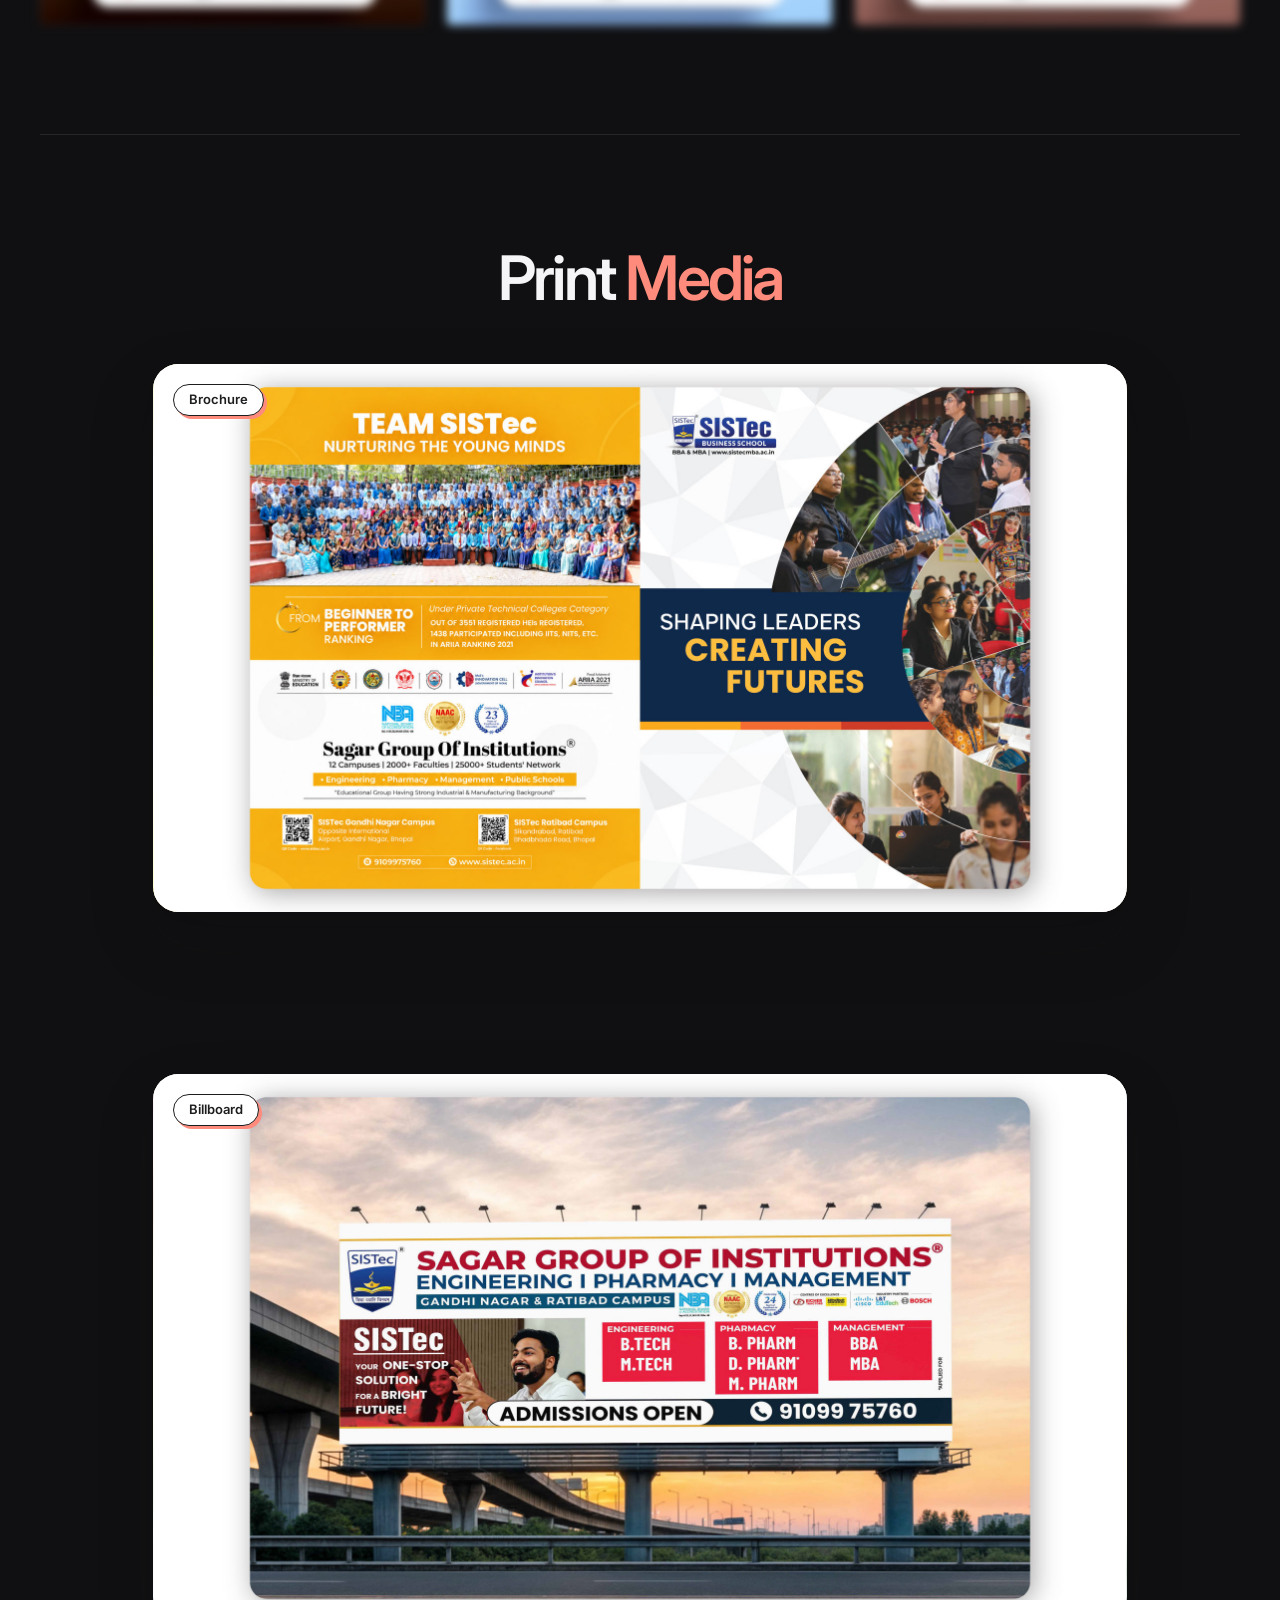
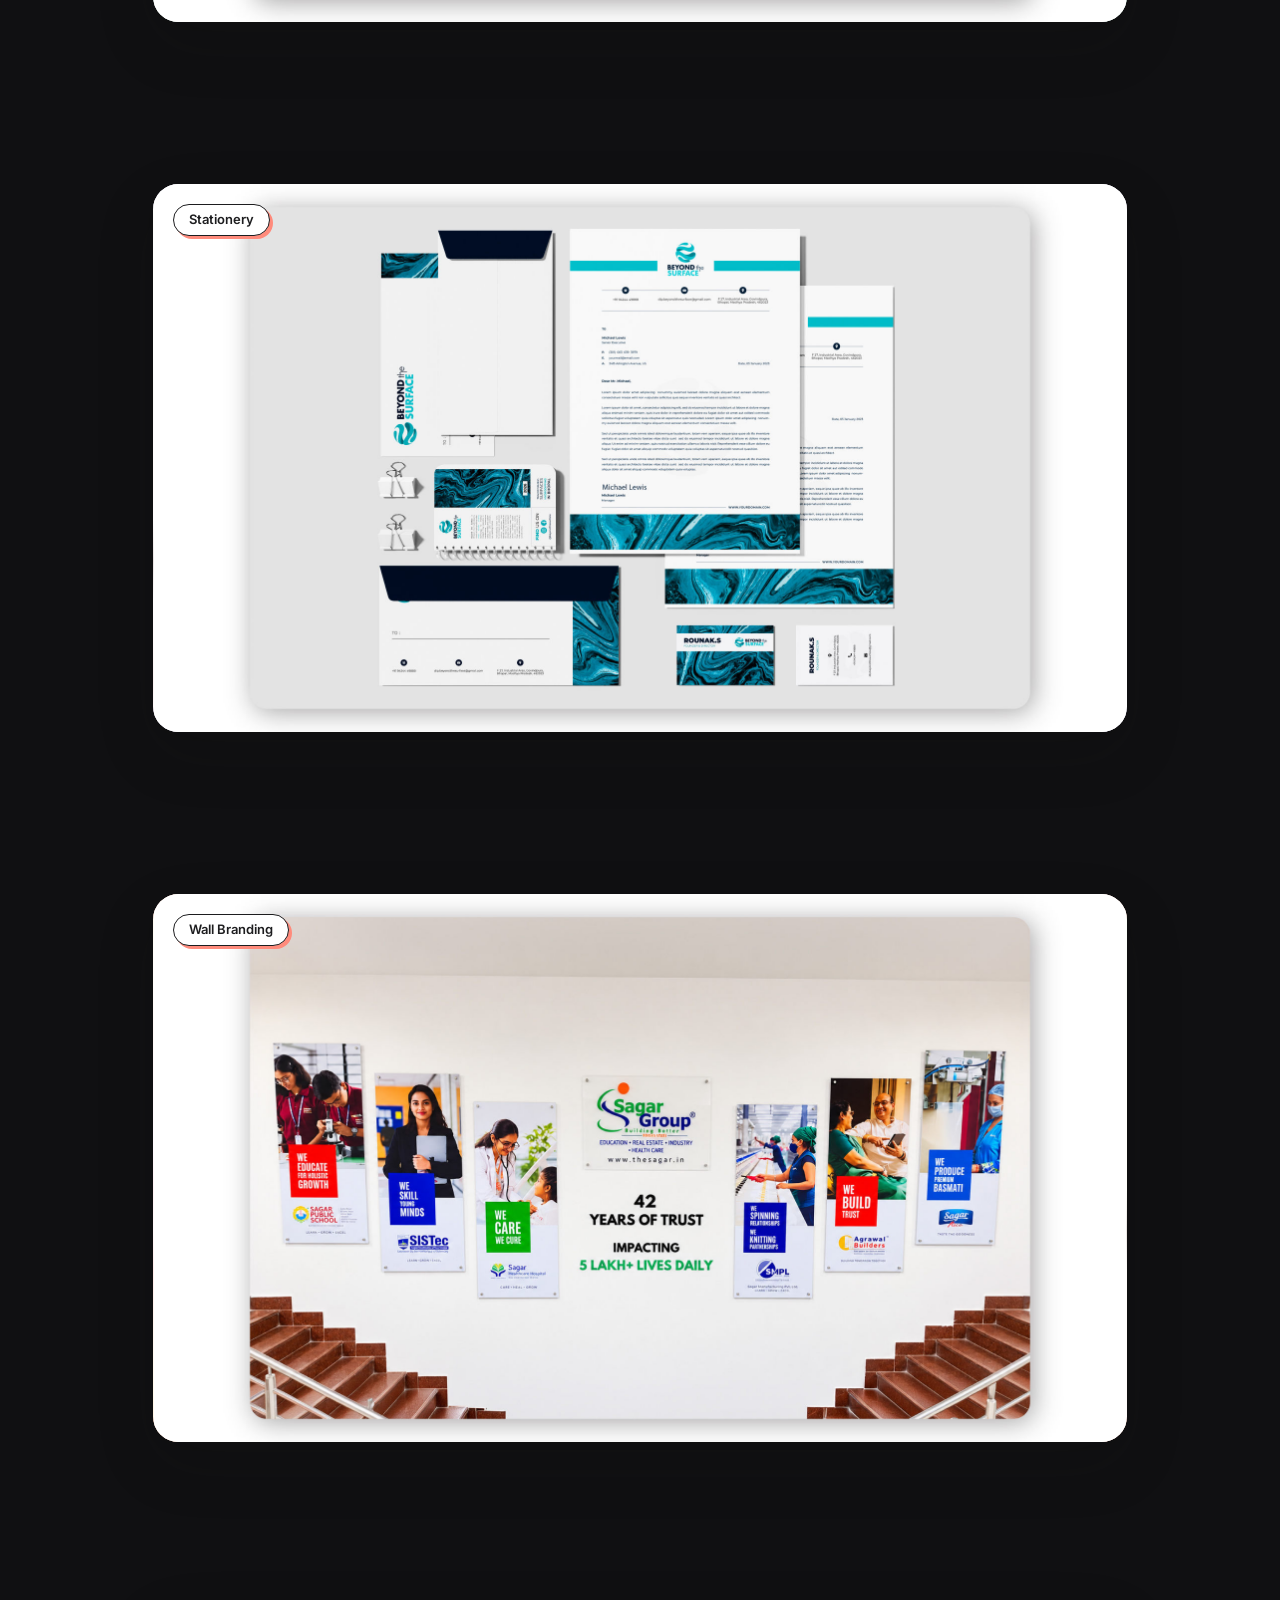
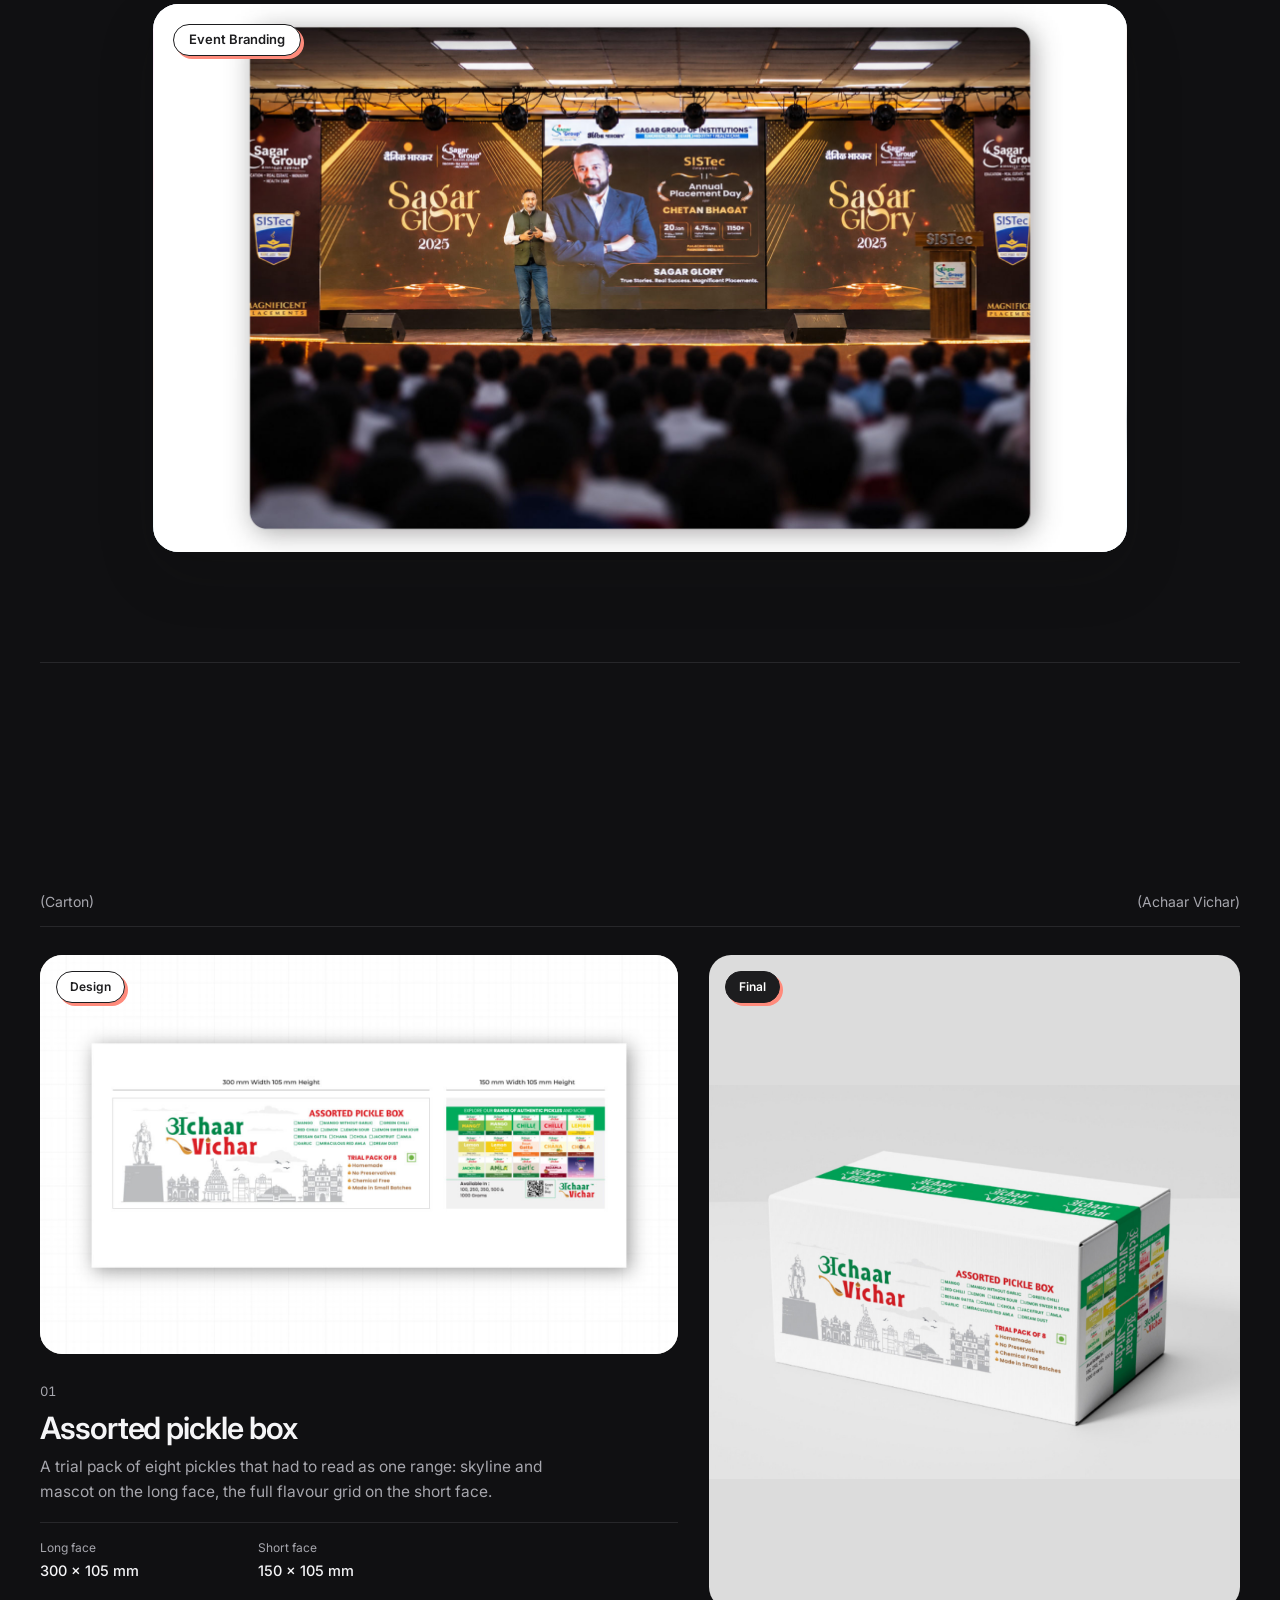
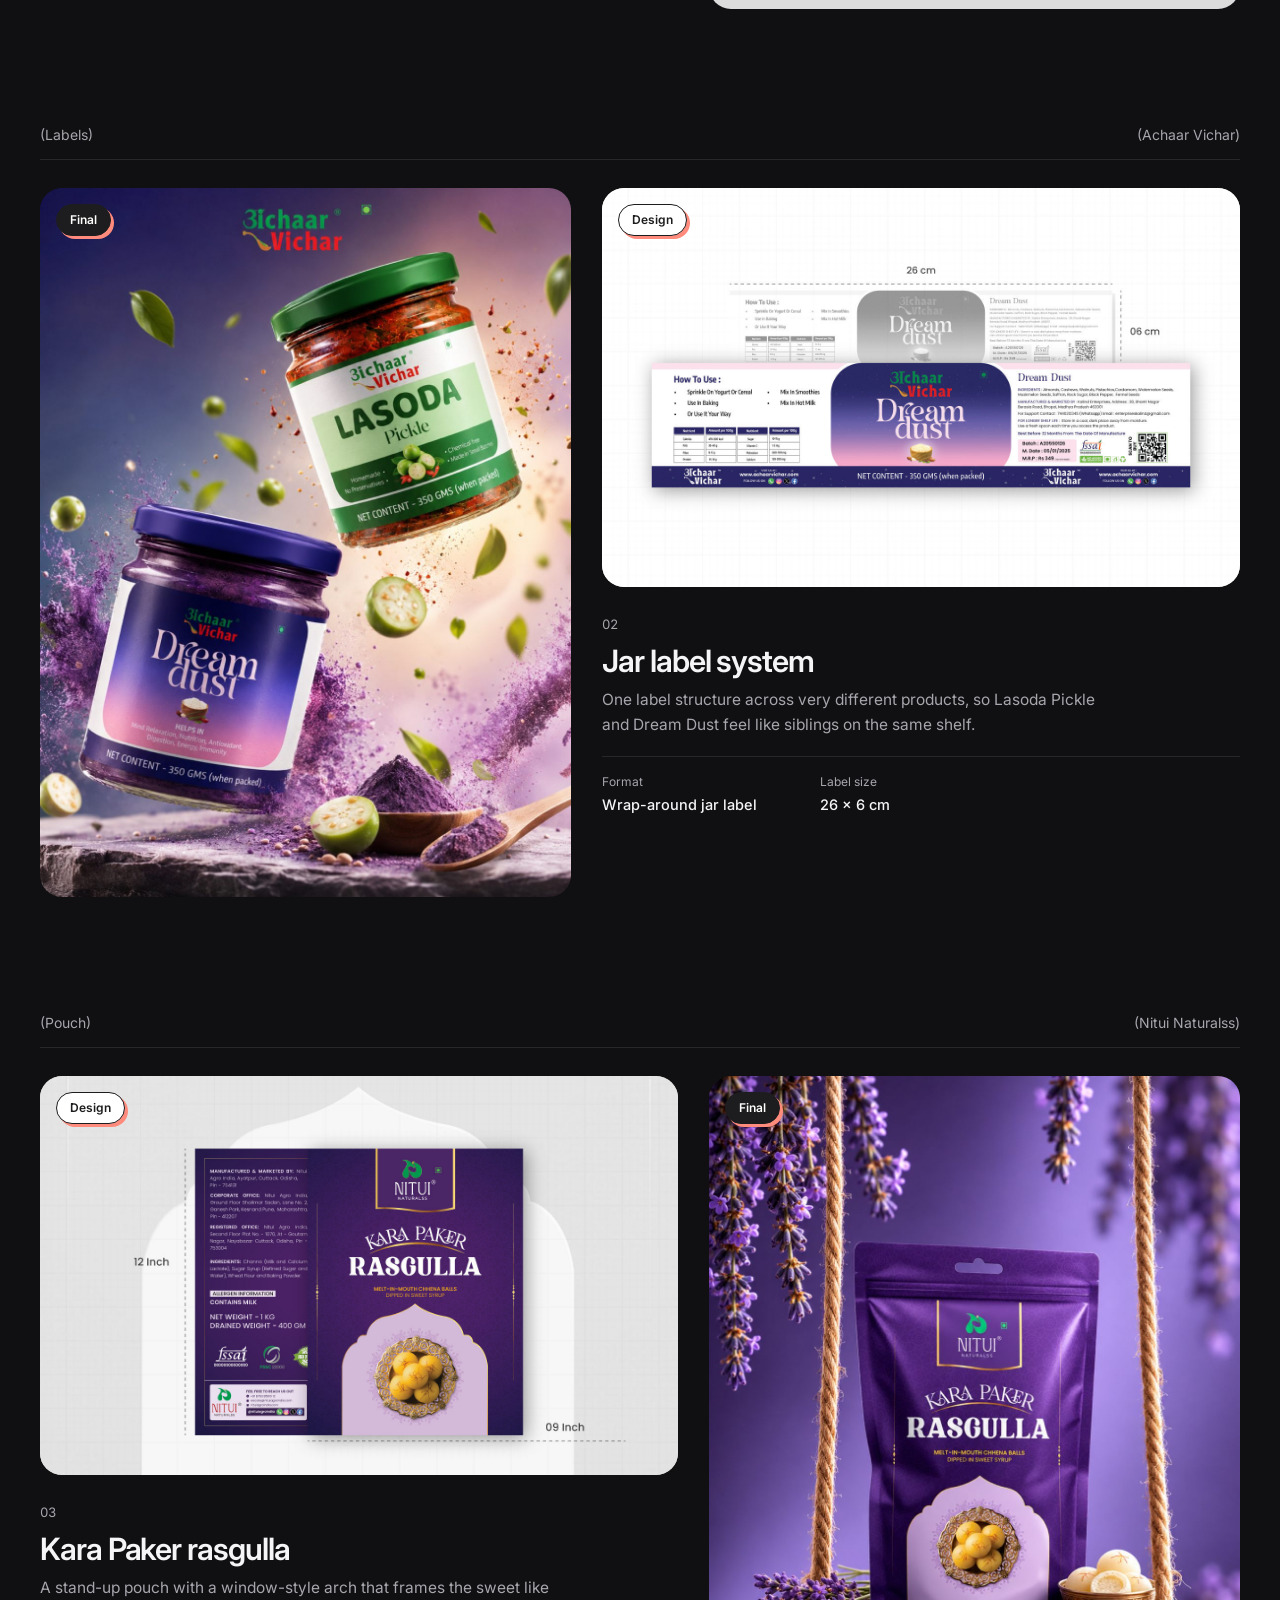
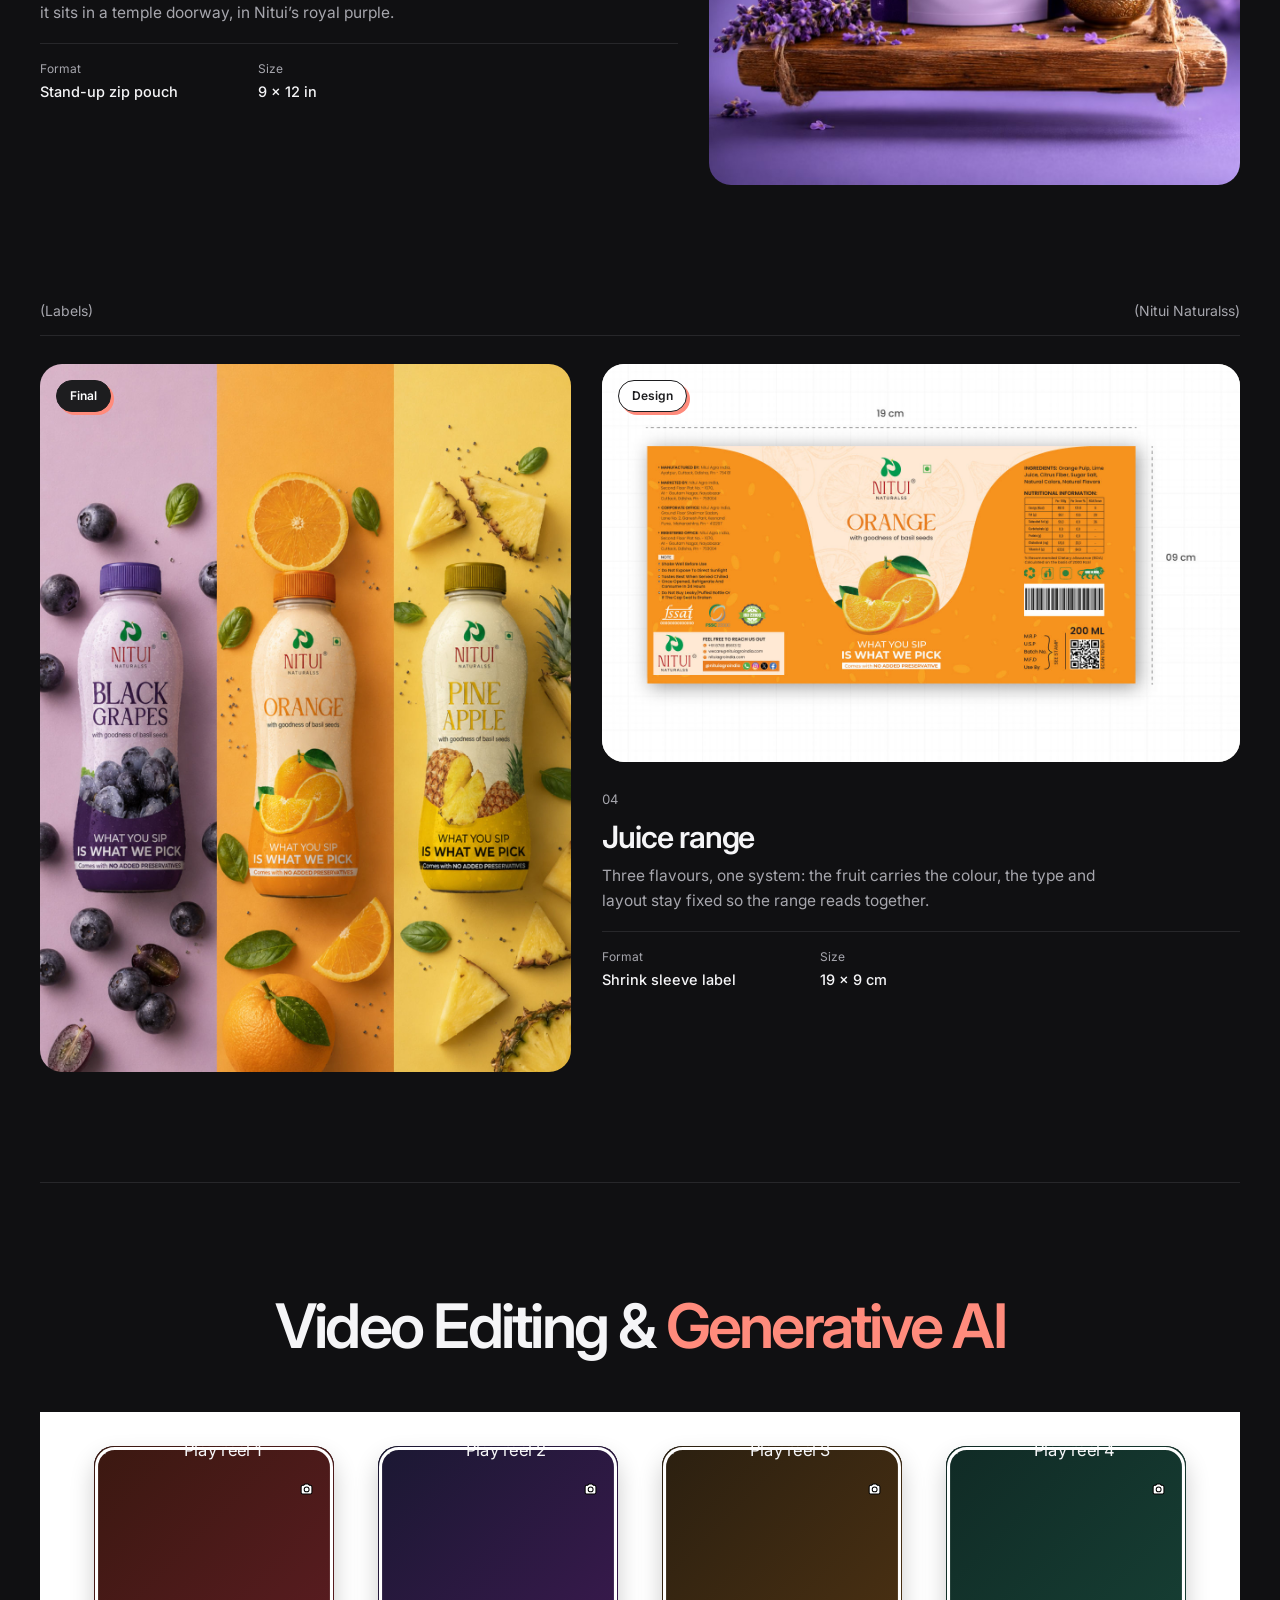
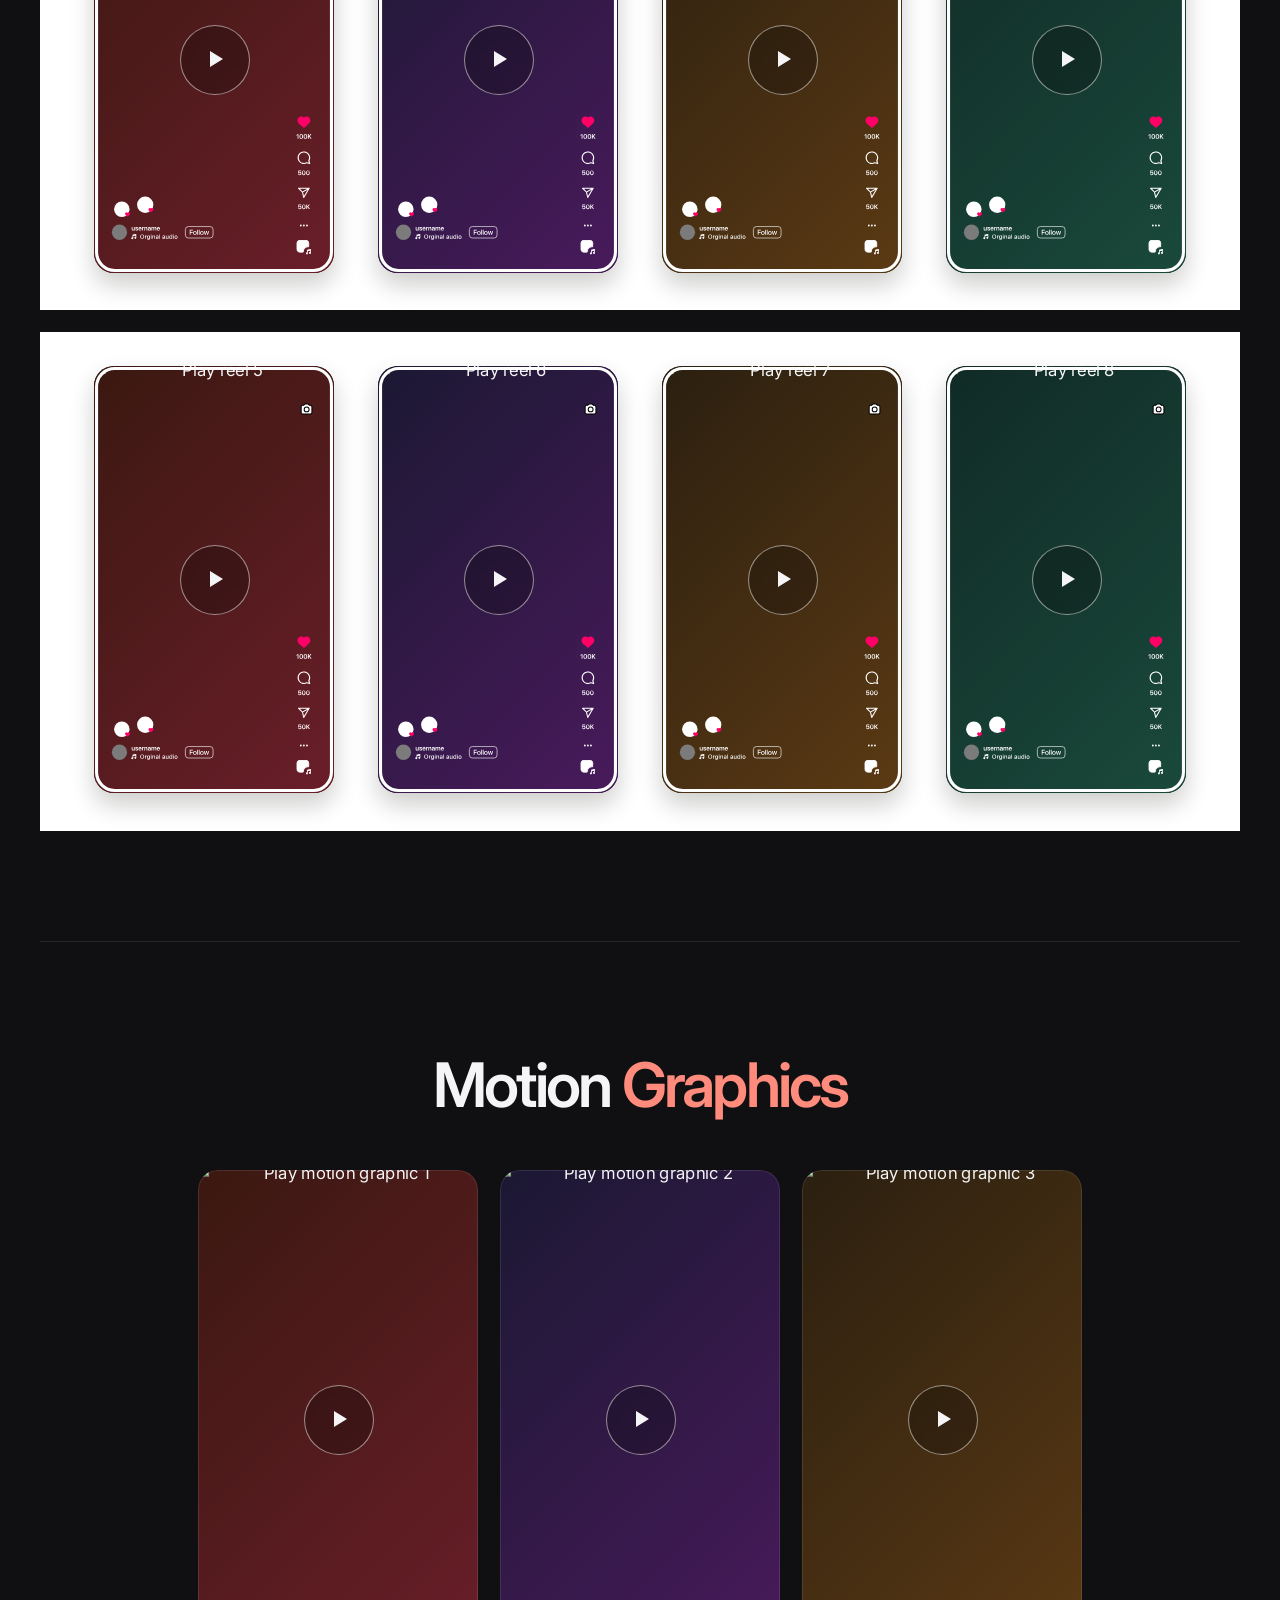
==== commit c0cd78db: "Show social creatives as a still single column on phones Drop the phone card-stack animation so each" ====
--- a/index.html
+++ b/index.html
@@ -1970,7 +1970,7 @@
   document.addEventListener('DOMContentLoaded', function () { mo.disconnect(); scan(document); });
   if (net.addEventListener) net.addEventListener('change', function () { scan(document); });
 })();
-</script><link rel="stylesheet" href="portfolio-theme.css?v=pk5"><link rel="stylesheet" href="featured.css?v=33"><script src="featured.js?v=11" defer></script><script src="portfolio-theme.js?v=perf2"></script></head>
+</script><link rel="stylesheet" href="portfolio-theme.css?v=pk6"><link rel="stylesheet" href="featured.css?v=33"><script src="featured.js?v=11" defer></script><script src="portfolio-theme.js?v=perf3"></script></head>
 <body class="meadow-open">
 
 <nav>
--- a/portfolio-theme.css
+++ b/portfolio-theme.css
@@ -640,8 +640,9 @@
 
 /* Phone polish — shorter scrolls, two-up grids, no decorative motion. */
 @media (max-width: 650px) {
-  /* social creatives two abreast instead of one tall card per screen */
-  #social-campaigns .gal-3 { grid-template-columns: repeat(2, minmax(0, 1fr)); gap: 18px 12px; }
+  /* social creatives: one at a time, full width, no motion — the same frames
+     as on web, just stacked in a single column so each one reads large */
+  #social-campaigns .gal-3 { grid-template-columns: 1fr; gap: 20px; }
   #social-campaigns .frame-cap b { font-size: 13px; line-height: 1.3; }
   #social-campaigns .frame-cap span { font-size: 11px; }
   /* Creative Range: a 2 × 2 grid, the level shows without the slow fill */
@@ -707,59 +708,6 @@
 .inside-card:hover .inside-thumb,
 .inside-card:focus-visible .inside-thumb { --glow: 1; }
 @media (prefers-reduced-motion: reduce) { .inside-card-face > .inside-thumb { transition: none; } }
-
-/* Social Media Creatives on phones: one creative at a time. The cards pin and
-   stack exactly like the Print Media brochures do on web — the next creative
-   slides up over the last, which settles back slightly. Web keeps its grid. */
-@media (max-width: 650px) and (prefers-reduced-motion: no-preference) and (min-height: 521px) {
-  #social-campaigns .chapter-head {
-    position: sticky;
-    top: 166px;
-    z-index: 35;
-    pointer-events: none;
-    transform: translate3d(0, var(--brochure-heading-shift, 0px), 0);
-  }
-  #social-campaigns .gal-3 {
-    --stack-top: 270px;
-    display: block;
-    /* a 4:5 creative must fit below its sticky top on short phones too */
-    width: min(100%, calc((100svh - var(--stack-top) - 56px) * 4 / 5));
-    margin-inline: auto;
-    isolation: isolate;
-  }
-  #social-campaigns .gal-3 > .frame {
-    position: sticky;
-    top: calc(var(--stack-top) + var(--card-offset, 0px));
-    z-index: calc(10 + var(--card-index, 0));
-    display: block;
-    margin: 0 0 clamp(72px, 14vh, 110px);
-    overflow: hidden;
-    border-radius: 16px;
-    box-shadow: 0 14px 34px rgba(18, 18, 20, .15), 0 3px 10px rgba(18, 18, 20, .08);
-    transform: translate3d(0, 0, 0) scale(1);
-    transform-origin: 50% 0;
-    transition: transform 420ms cubic-bezier(.22,.7,.2,1), opacity 360ms ease, box-shadow 420ms ease;
-    will-change: transform;
-  }
-  #social-campaigns .gal-3 > .frame:last-child { margin-bottom: 0; }
-  #social-campaigns .gal-3 > .frame .frame-box { border-radius: 0; }
-  #social-campaigns .gal-3 > .frame:nth-child(1) { --card-index: 0; --card-offset: 0px; }
-  #social-campaigns .gal-3 > .frame:nth-child(2) { --card-index: 1; --card-offset: 6px; }
-  #social-campaigns .gal-3 > .frame:nth-child(3) { --card-index: 2; --card-offset: 12px; }
-  #social-campaigns .gal-3 > .frame:nth-child(4) { --card-index: 3; --card-offset: 18px; }
-  #social-campaigns .gal-3 > .frame:nth-child(5) { --card-index: 4; --card-offset: 24px; }
-  #social-campaigns .gal-3 > .frame:nth-child(6) { --card-index: 5; --card-offset: 30px; }
-  #social-campaigns .gal-3 > .frame.is-past {
-    opacity: .82;
-    transform: translate3d(0, -7px, 0) scale(.988);
-    box-shadow: 0 12px 34px rgba(18, 18, 20, .11), 0 3px 9px rgba(18, 18, 20, .07);
-  }
-  #social-campaigns .gal-3 > .frame.is-active {
-    opacity: 1;
-    transform: translate3d(0, 0, 0) scale(1);
-    box-shadow: 0 28px 66px rgba(18, 18, 20, .19), 0 6px 18px rgba(18, 18, 20, .10);
-  }
-}
 
 /* Print Media — a label on each card saying what the piece is, styled like
    the Packaging tags so it reads clearly over any artwork. */
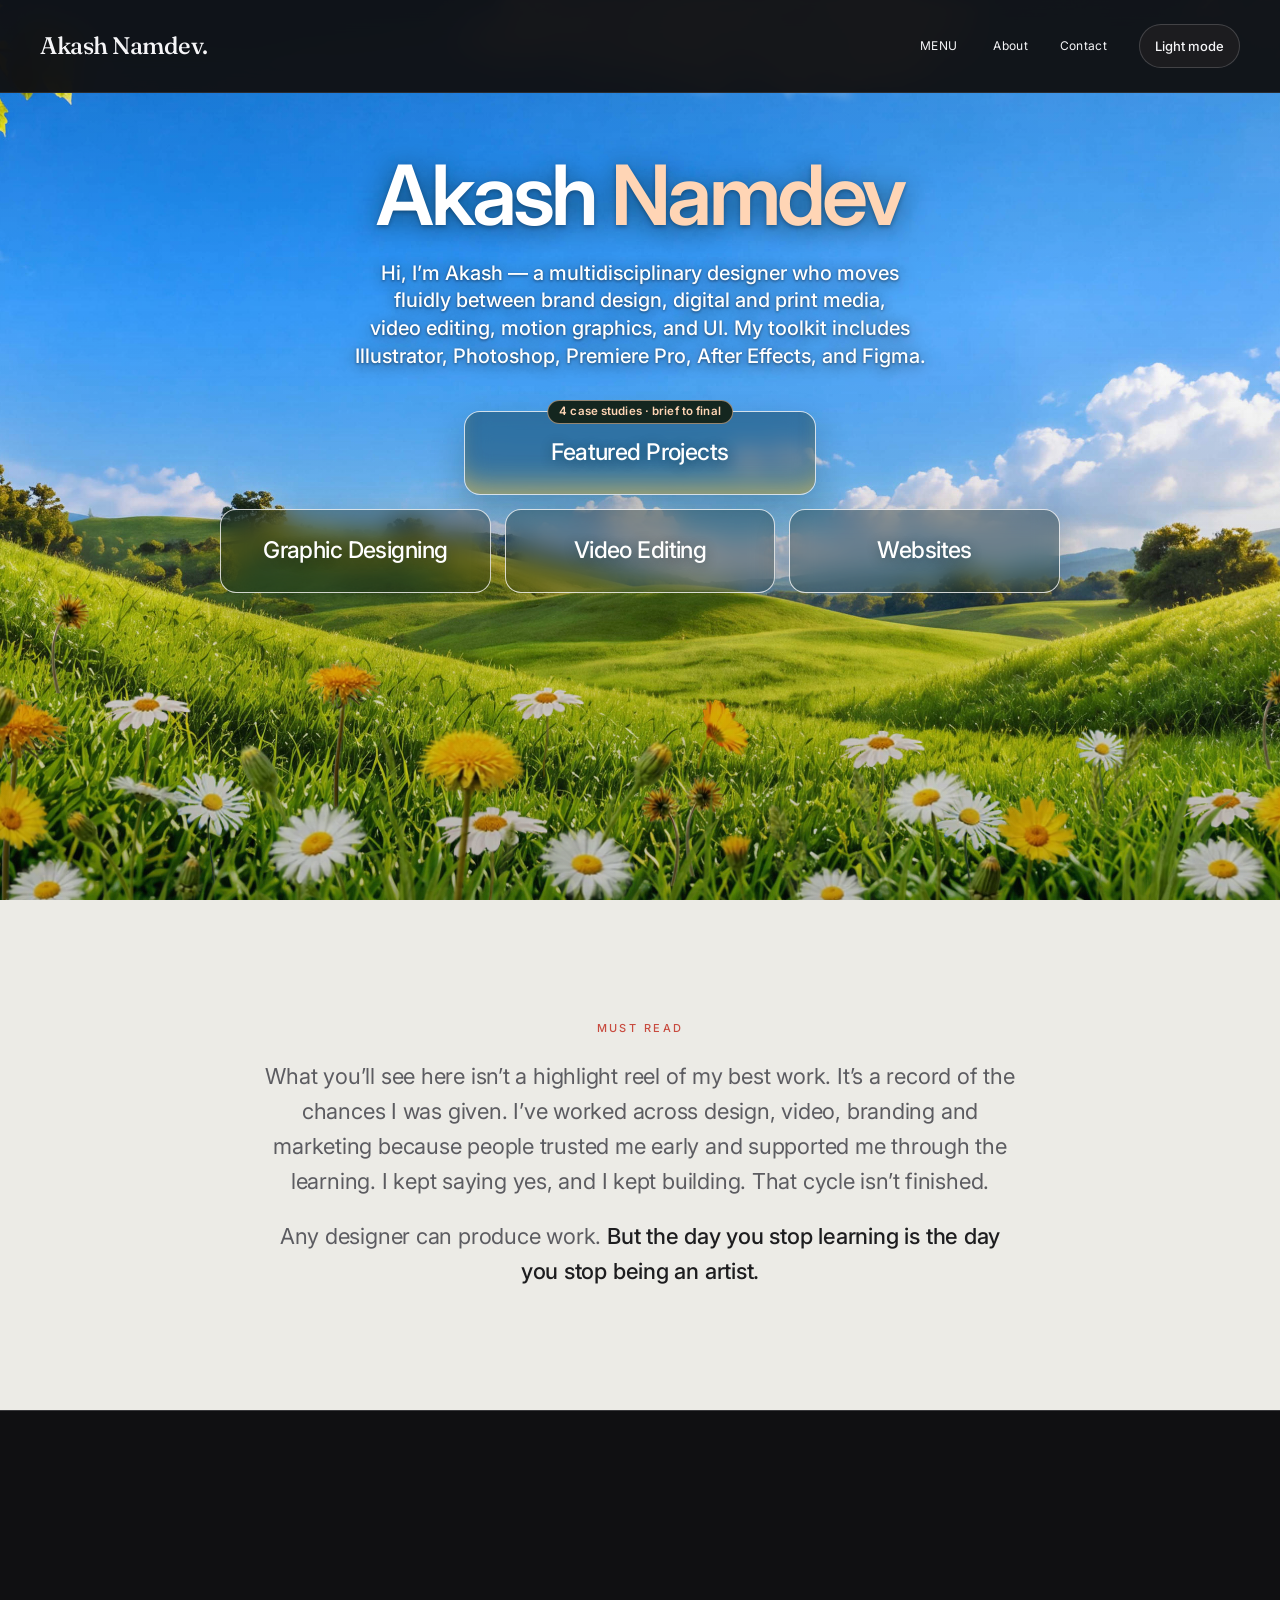
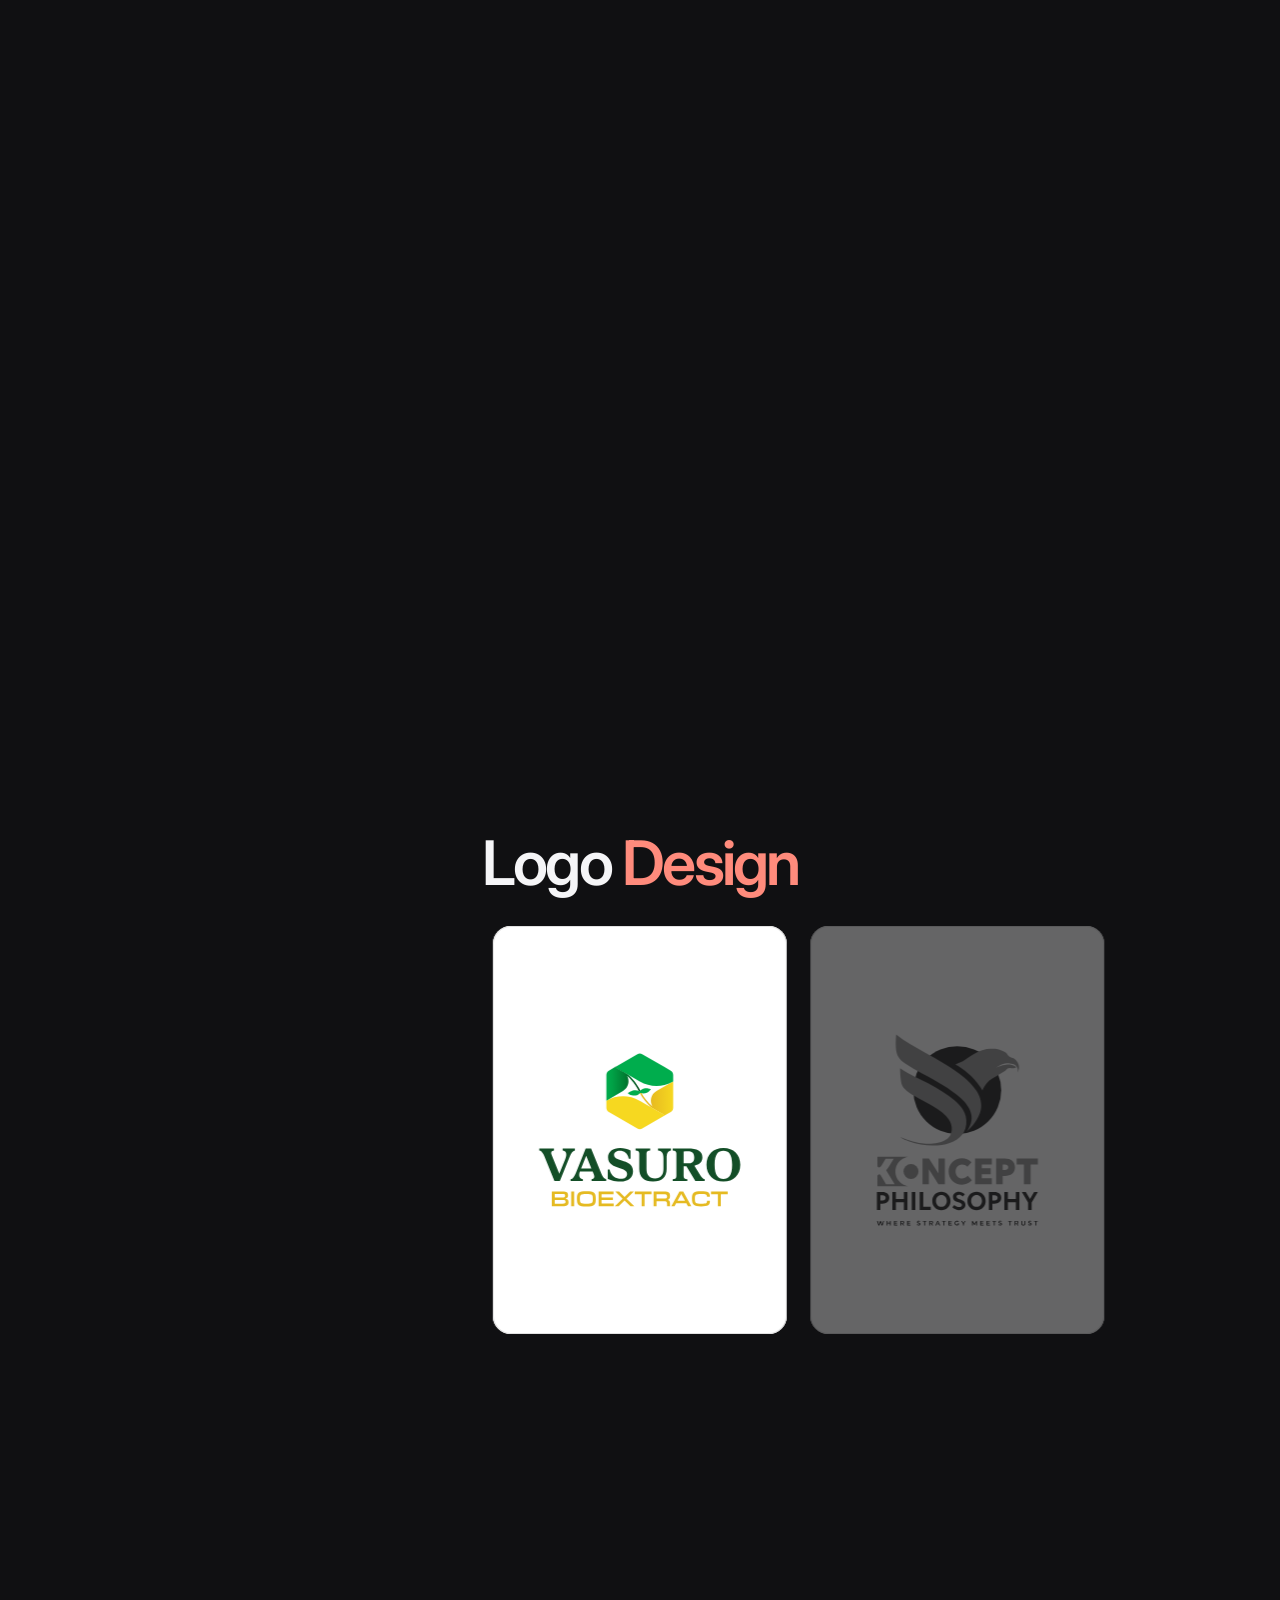
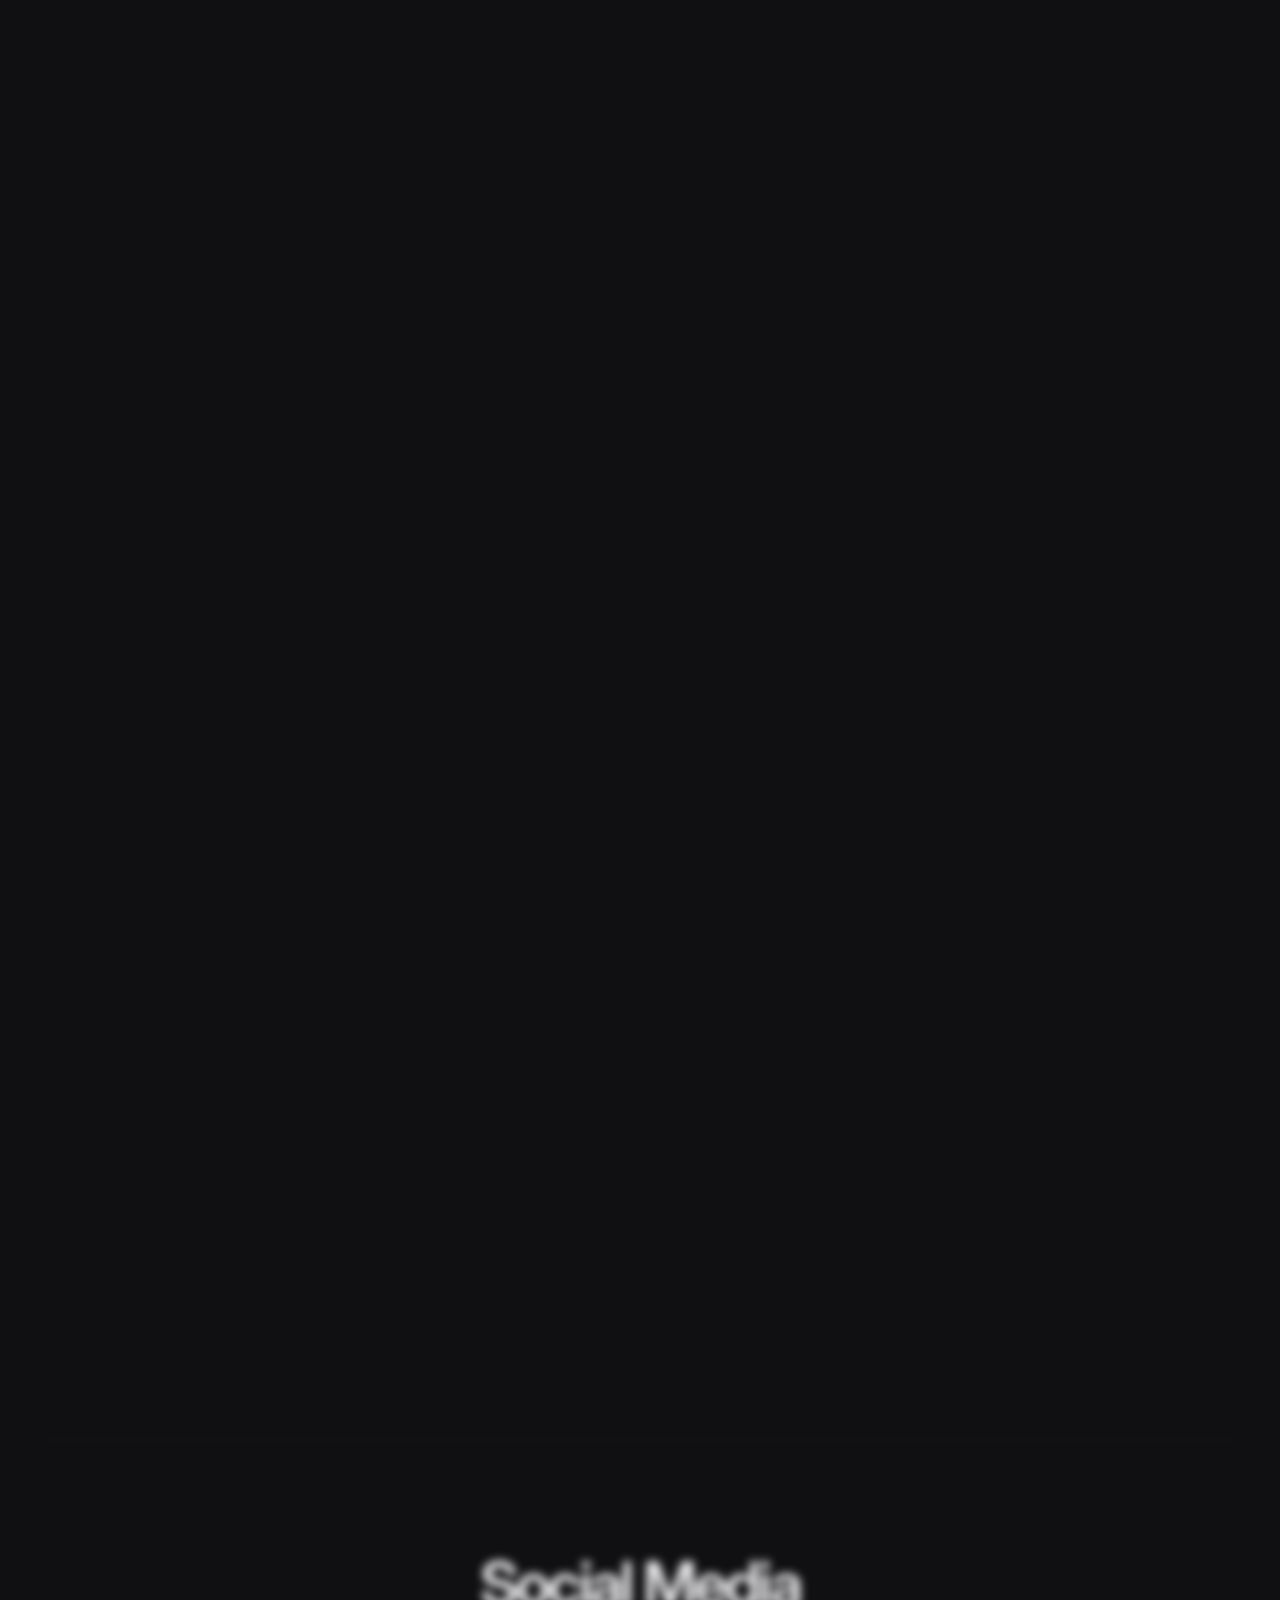
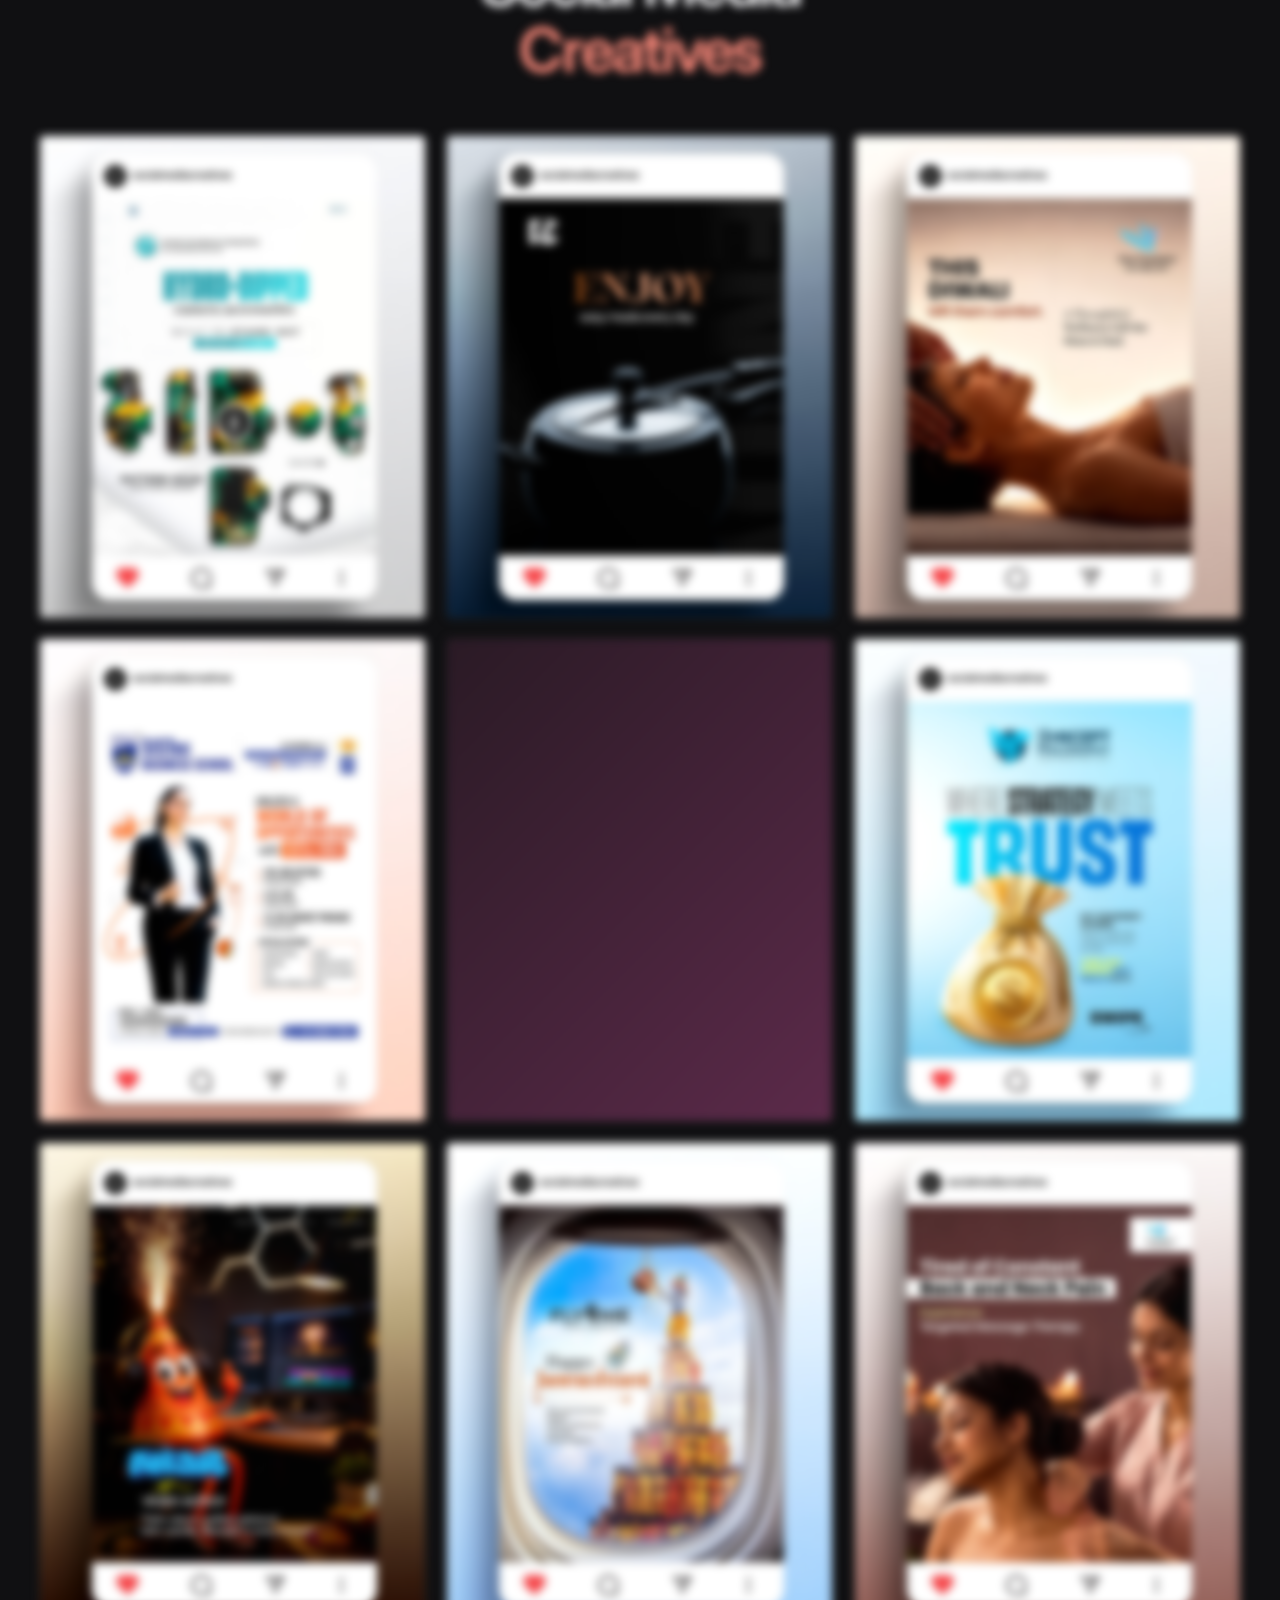
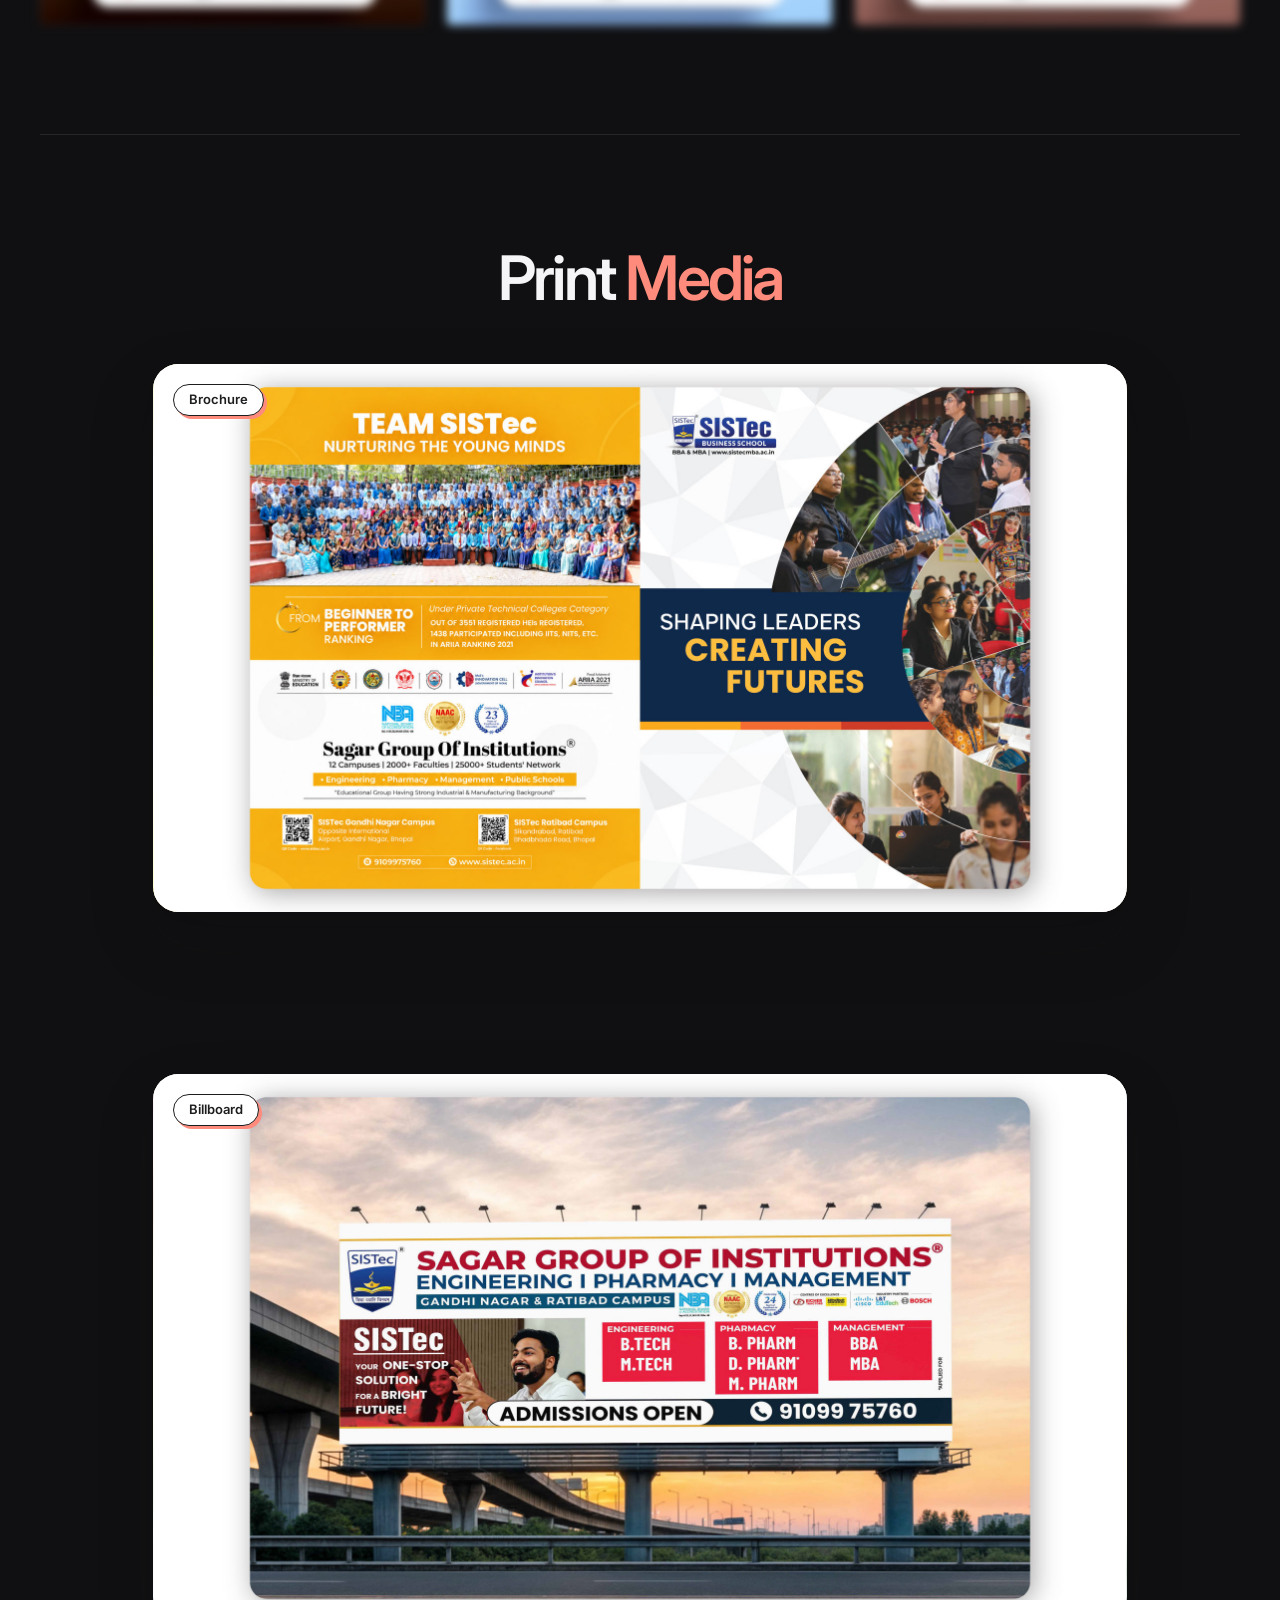
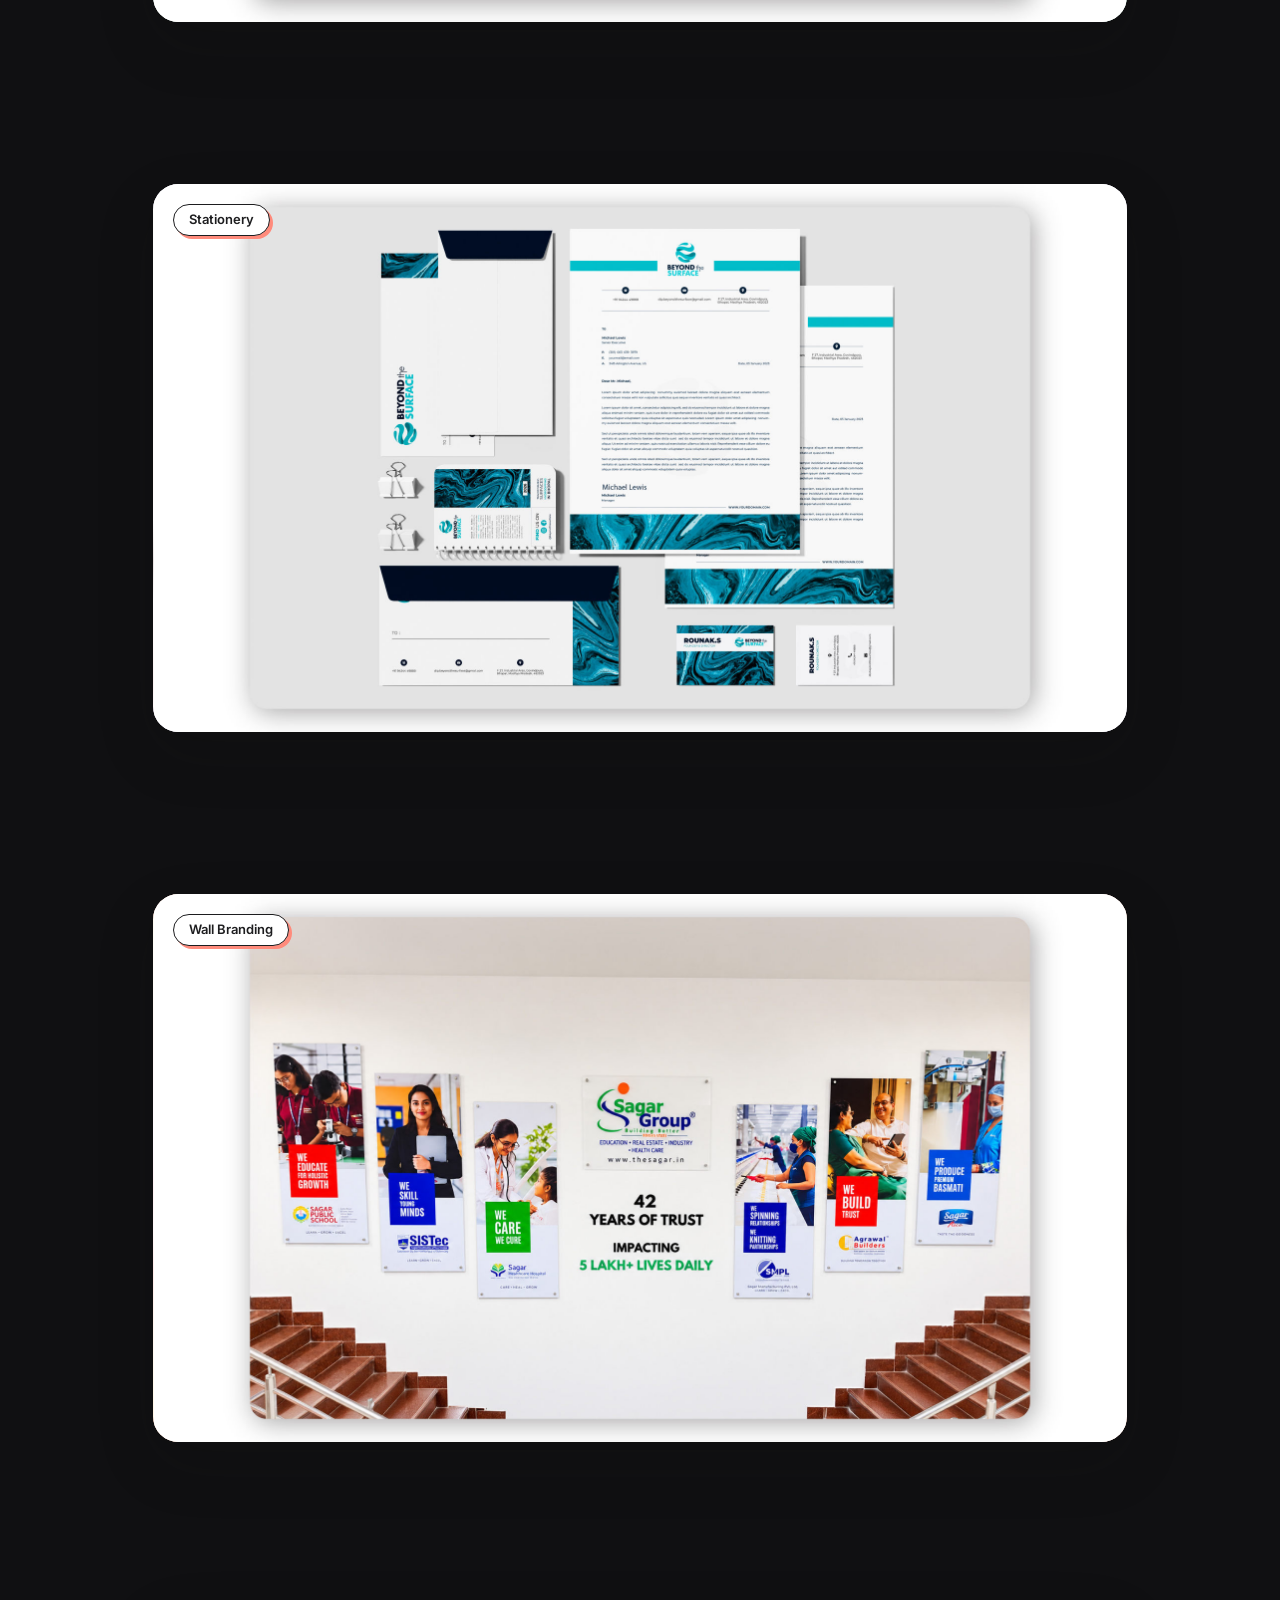
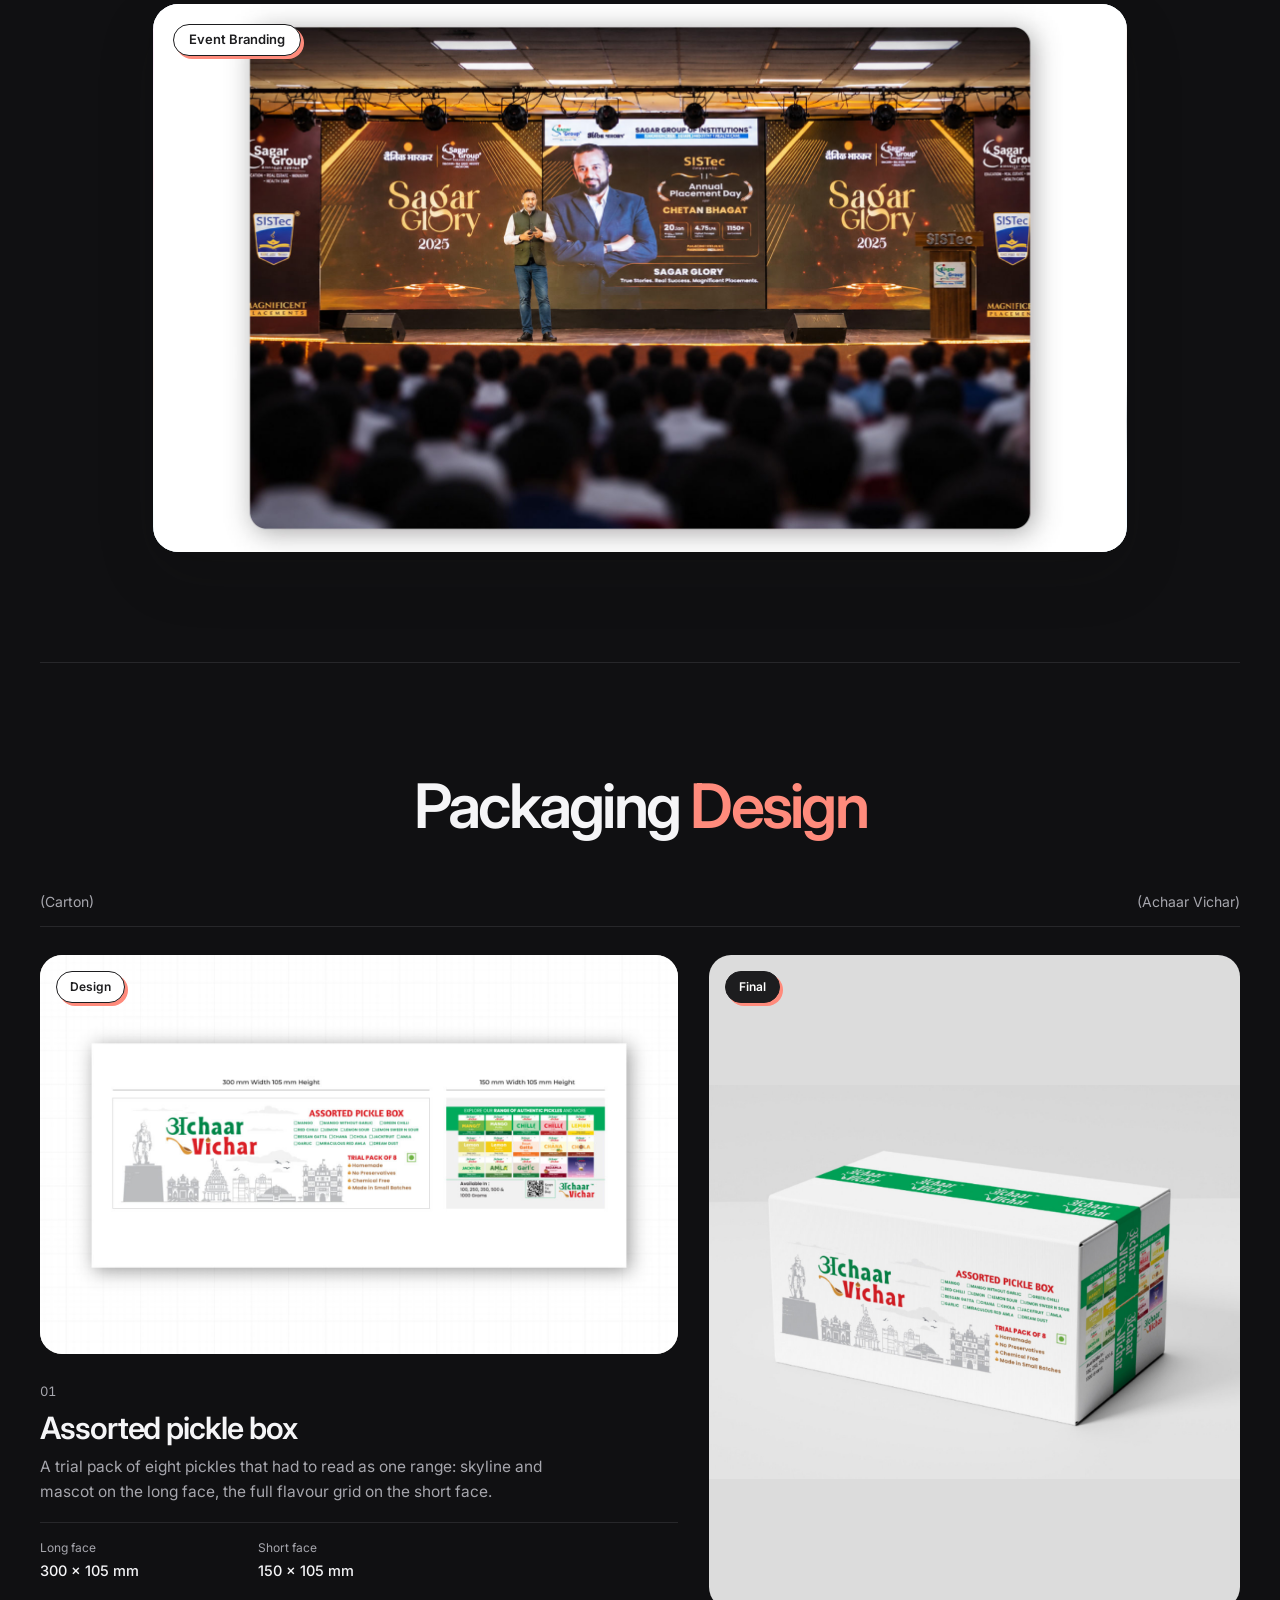
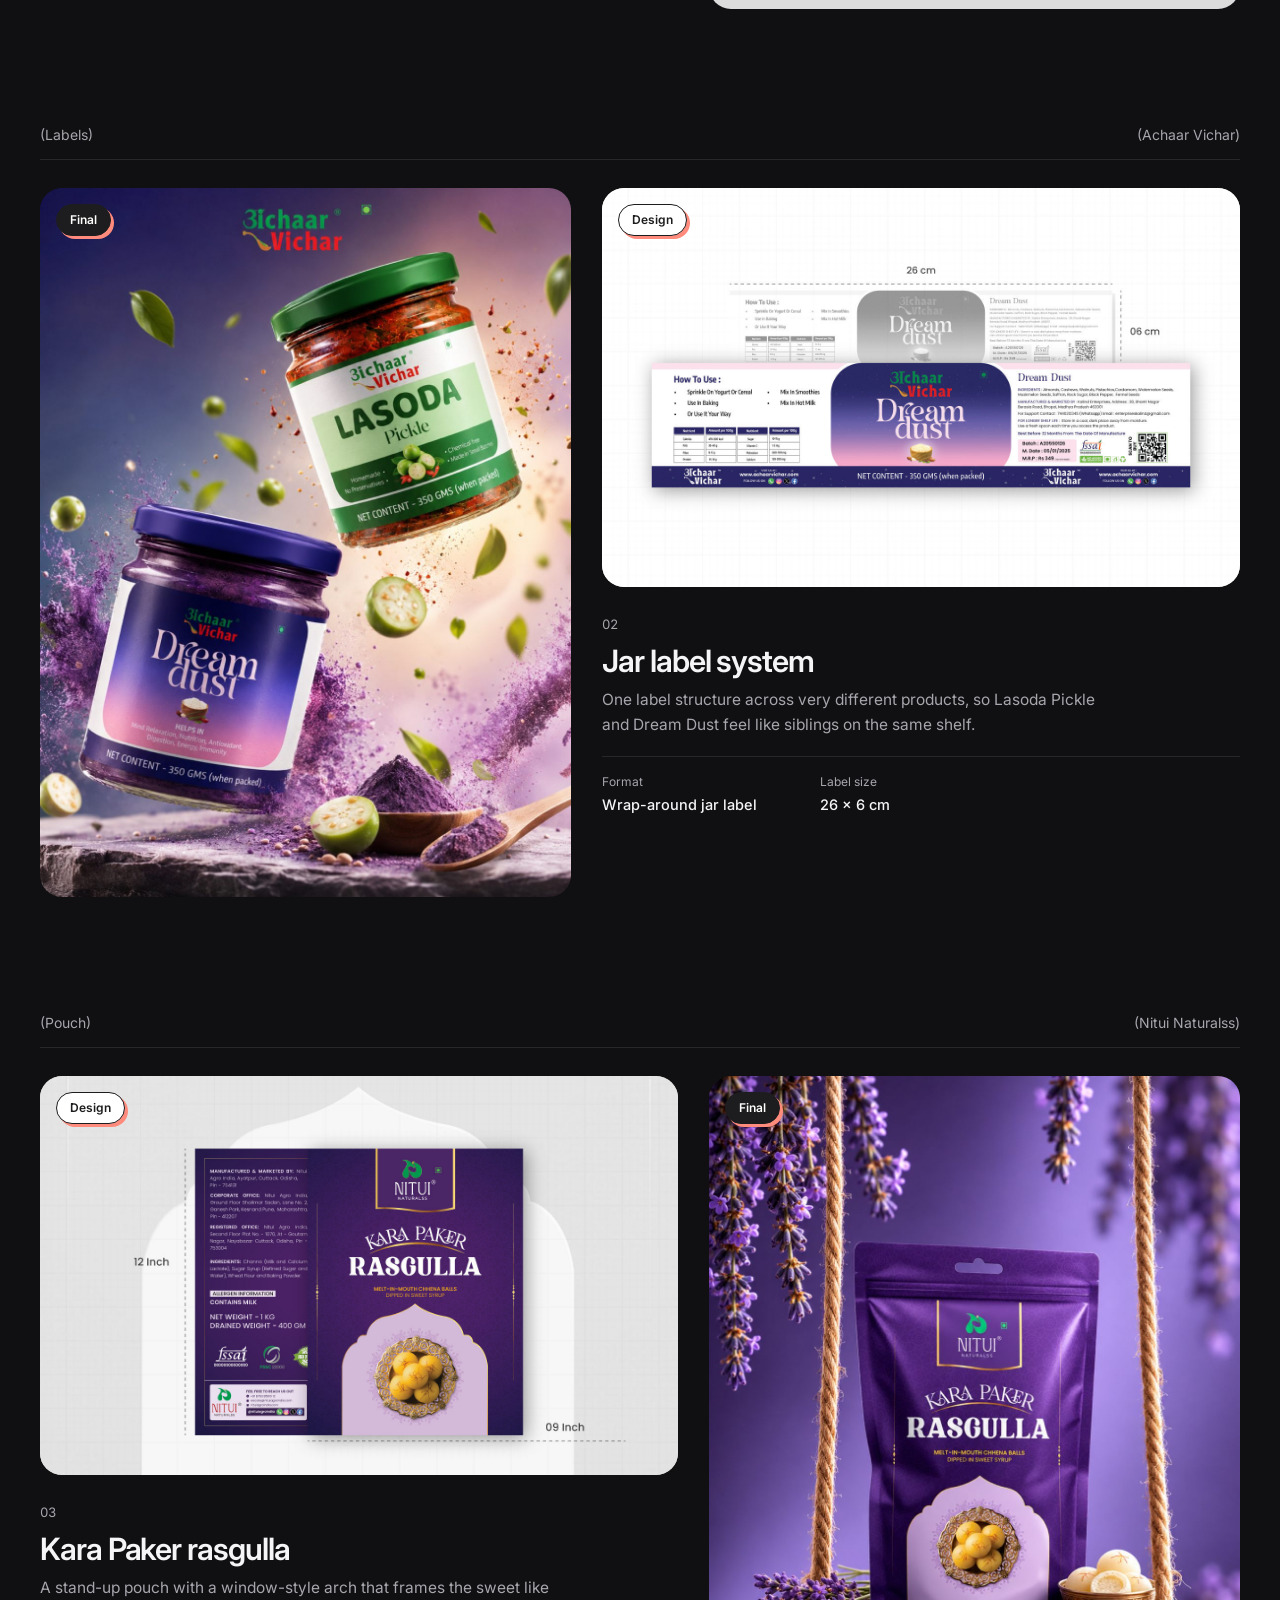
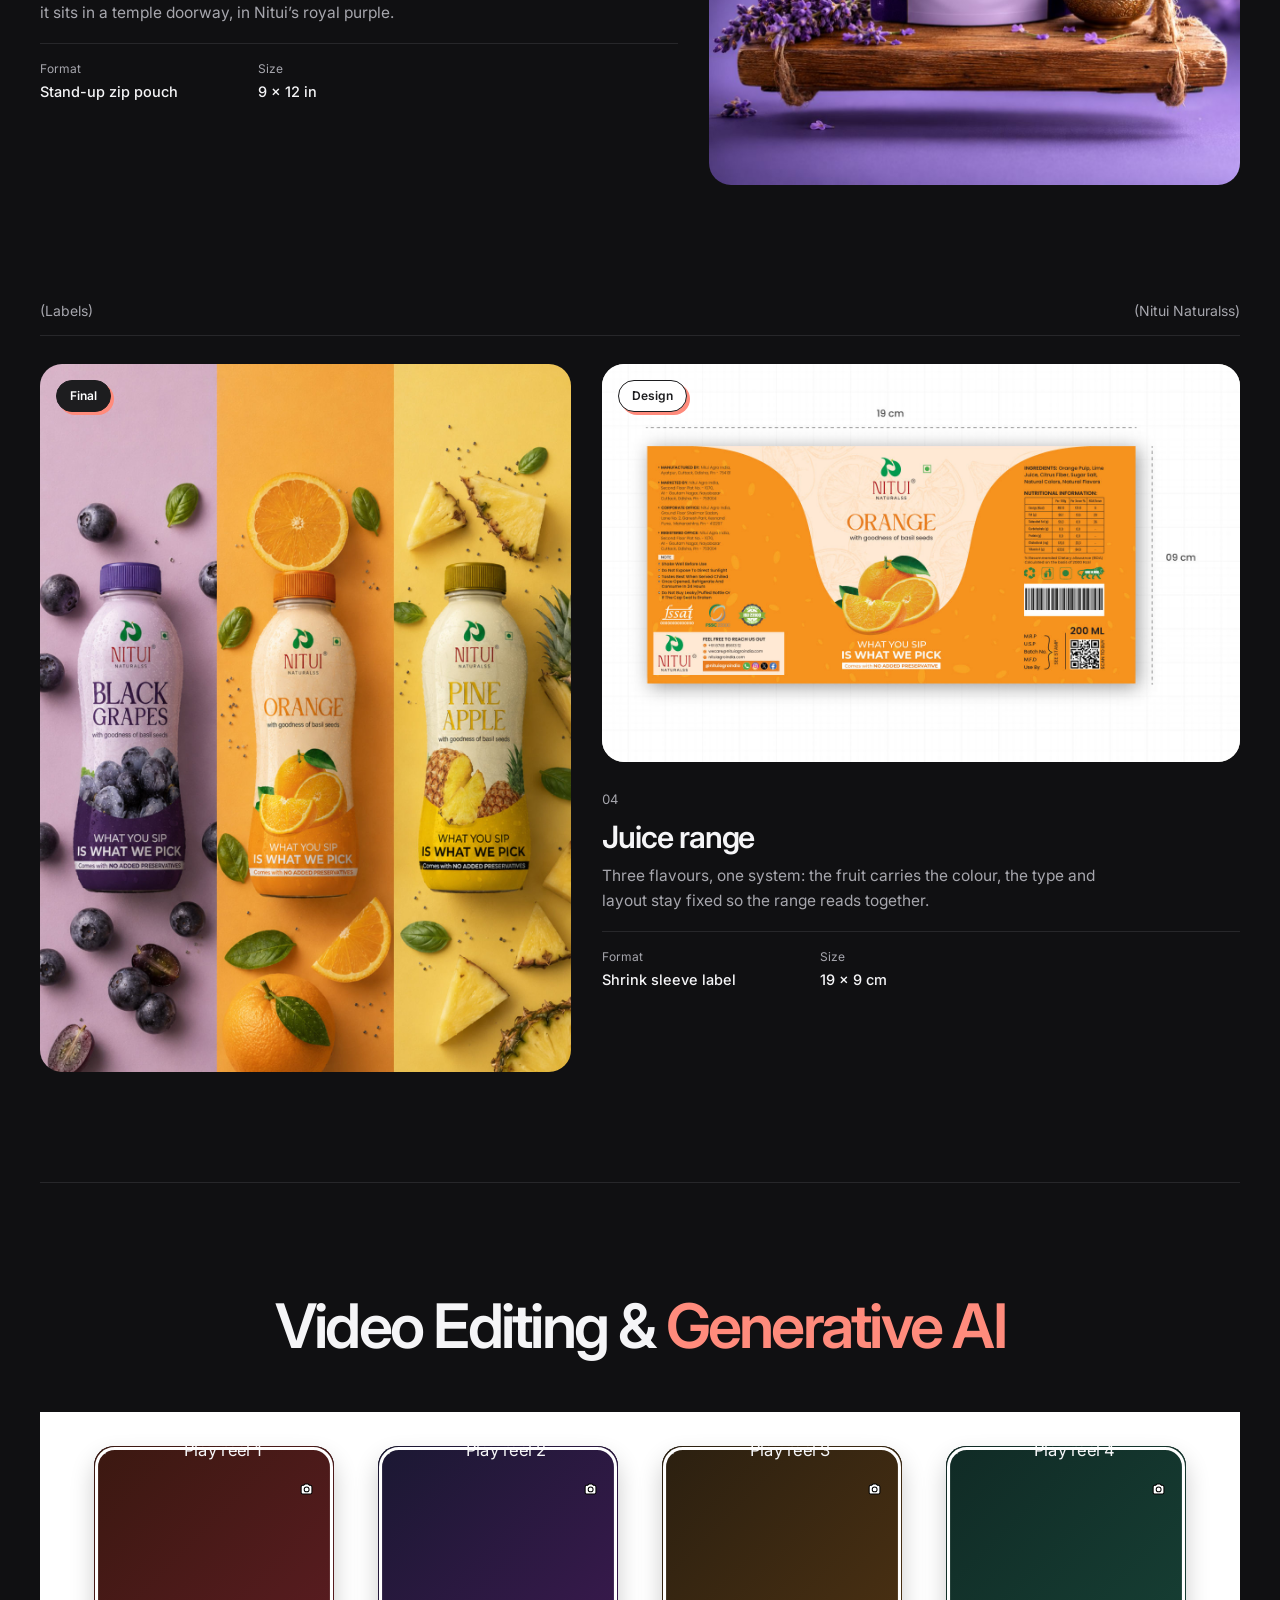
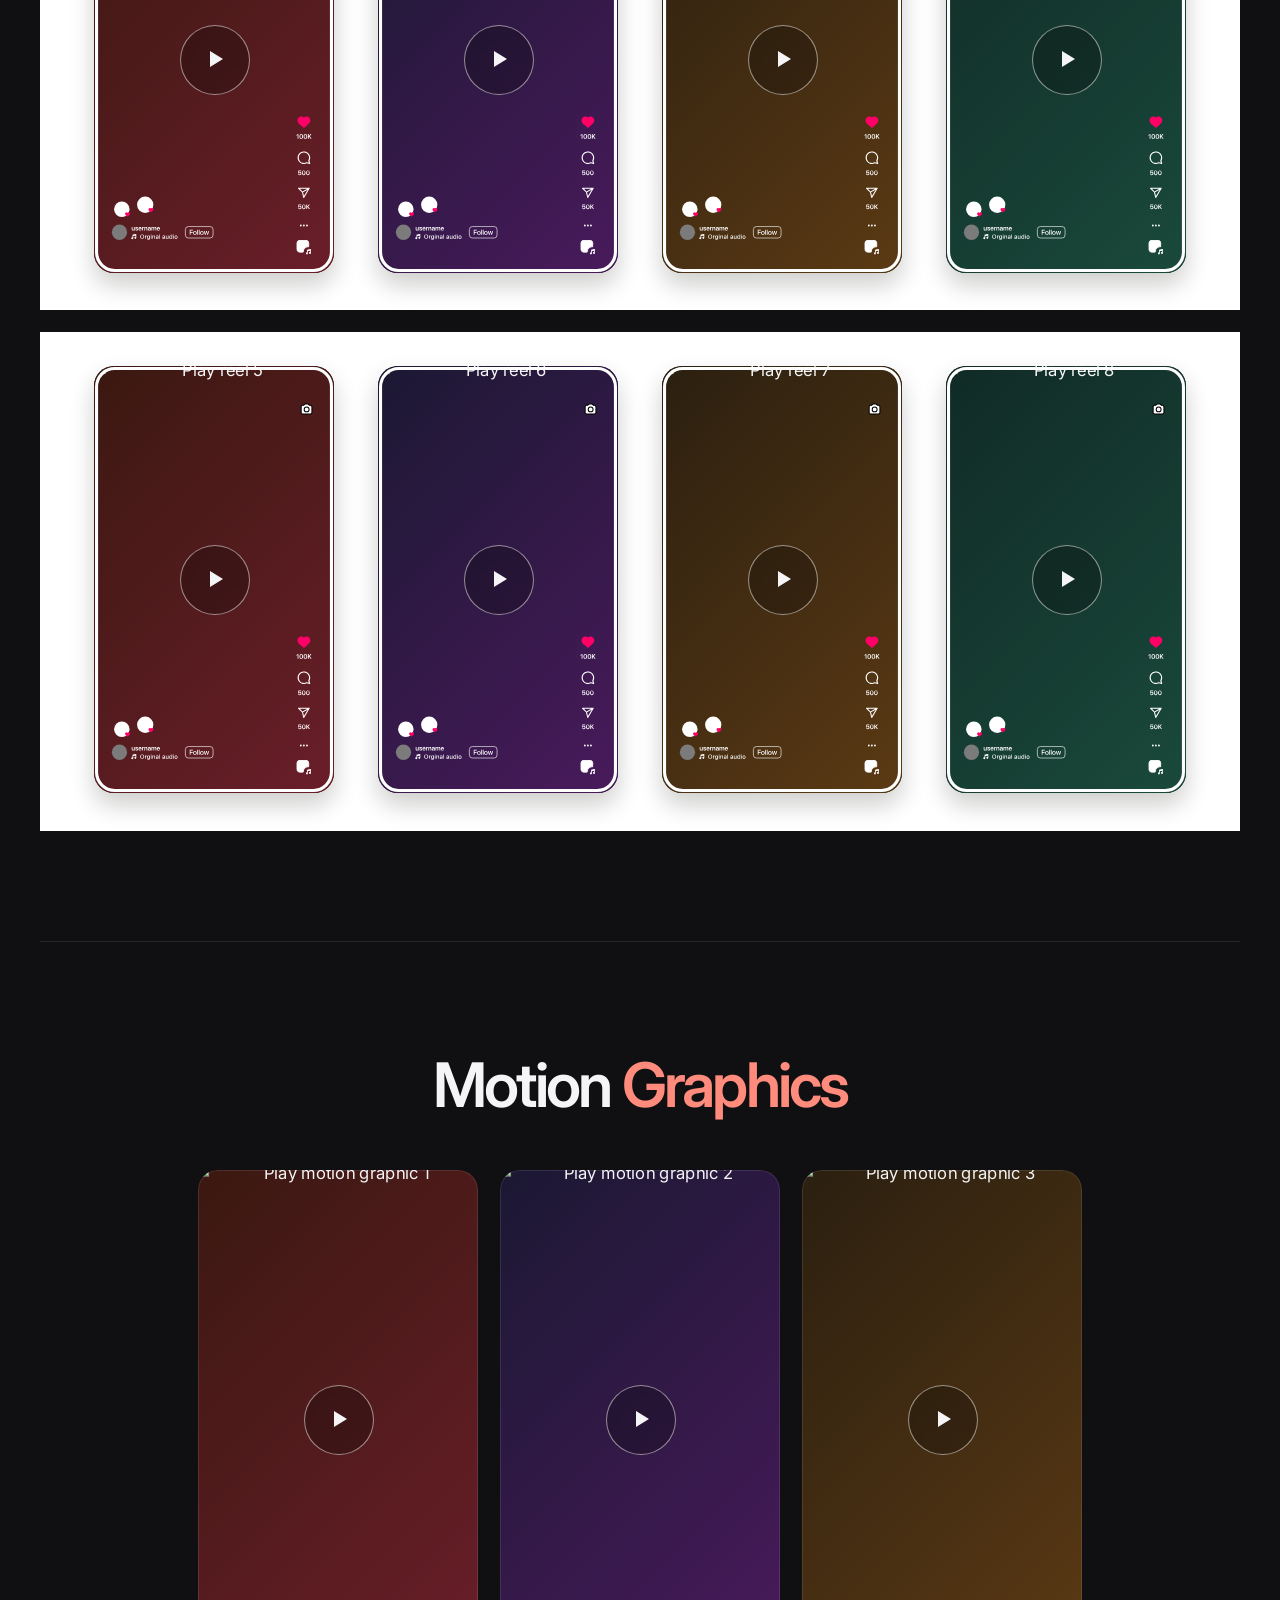
==== commit 601dbe38: "Keep Featured Projects on target in in-app browsers LinkedIn and other in-app browsers resize the pa" ====
--- a/index.html
+++ b/index.html
@@ -2801,21 +2801,66 @@
     });
   }
 
+  // Clear both the fixed navigation and the sticky category rail. Reveal
+  // elements begin 40px lower and settle upward, so the extra room also
+  // prevents their final position from slipping beneath the rail.
+  const navOffsetNow = () => window.innerWidth <= 900 ? 158 : 176;
+
+  function jumpTo(target) {
+    const root = document.documentElement;
+    const oldBehavior = root.style.scrollBehavior;
+    root.style.scrollBehavior = 'auto';
+    window.scrollTo(0, Math.max(0, target.getBoundingClientRect().top + window.scrollY - navOffsetNow()));
+    root.style.scrollBehavior = oldBehavior;
+  }
+
+  /* In-app browsers (LinkedIn, Instagram, Facebook) resize the page while it
+     settles: their own toolbar hides, so everything sized to the screen height
+     above the target grows or shrinks, and unlike Chrome and Safari they do
+     not keep the scroll position in step. After a jump, keep the target in
+     place for a few seconds, and stop as soon as the visitor scrolls. */
+  let settleStop = null;
+  function keepInPlace(target, ms) {
+    if (settleStop) settleStop();
+    let frame = 0;
+    const until = performance.now() + (ms || 2500);
+    const check = () => {
+      frame = 0;
+      if (performance.now() > until) return stop();
+      if (Math.abs(target.getBoundingClientRect().top - navOffsetNow()) > 3) jumpTo(target);
+    };
+    const queue = () => { if (!frame) frame = requestAnimationFrame(check); };
+    const timer = setInterval(queue, 120);
+    const ro = 'ResizeObserver' in window ? new ResizeObserver(queue) : null;
+    if (ro) ro.observe(document.body);
+    const userMoved = ['touchstart', 'wheel', 'keydown', 'mousedown'];
+    function stop() {
+      clearInterval(timer);
+      if (frame) cancelAnimationFrame(frame);
+      if (ro) ro.disconnect();
+      window.removeEventListener('resize', queue);
+      userMoved.forEach(t => window.removeEventListener(t, stop, true));
+      settleStop = null;
+    }
+    window.addEventListener('resize', queue);
+    userMoved.forEach(t => window.addEventListener(t, stop, { capture: true, passive: true }));
+    settleStop = stop;
+    queue();
+  }
+
   function positionUnderCover(target) {
-    const oldBehavior = document.documentElement.style.scrollBehavior;
-    document.documentElement.style.scrollBehavior = 'auto';
-    // Clear both the fixed navigation and the sticky category rail. Reveal
-    // elements begin 40px lower and settle upward, so the extra room also
-    // prevents their final position from slipping beneath the rail.
-    const navOffset = window.innerWidth <= 900 ? 158 : 176;
-    window.scrollTo(0, Math.max(0, target.getBoundingClientRect().top + window.scrollY - navOffset));
-    document.documentElement.style.scrollBehavior = oldBehavior;
+    // the cover is fixed, so the page underneath can be unlocked for the jump;
+    // some in-app browsers ignore a scroll on a locked page
+    document.body.style.overflow = 'visible';
+    jumpTo(target);
+    keepInPlace(target, 3200);
   }
 
   function finish(target) {
     entry.hidden = true;
     entry.classList.remove('is-leaving');
     document.body.classList.remove('meadow-open');
+    document.body.style.overflow = '';
     document.body.classList.add('portfolio-entered');
     target.setAttribute('tabindex', '-1');
     target.focus({ preventScroll: true });
@@ -2865,8 +2910,7 @@
       const ids = mode === 'video' ? videoOrder : mode === 'websites' ? websiteOrder : graphicOrder;
       arrange(ids);
       const target = document.getElementById(mode === 'featured' ? 'showcase' : ids[0]);
-      const navOffset = window.innerWidth <= 900 ? 158 : 176;
-      window.scrollTo({ top: Math.max(0, target.getBoundingClientRect().top + window.scrollY - navOffset), behavior: reduceMotion ? 'auto' : 'smooth' });
+      glideTo(target);
     });
   });
 
@@ -2884,9 +2928,29 @@
       document.body.classList.remove('meadow-open');
       document.body.classList.add('portfolio-entered');
     }
-    const navOffset = window.innerWidth <= 900 ? 158 : 176;
-    window.scrollTo({ top: Math.max(0, inside.getBoundingClientRect().top + window.scrollY - navOffset), behavior: reduceMotion ? 'auto' : 'smooth' });
+    glideTo(inside);
   });
+
+  // a smooth scroll can be cut short or land off target in in-app browsers:
+  // once it stops, check the target and hold it in place
+  function glideTo(target) {
+    if (settleStop) settleStop();
+    if (reduceMotion) { jumpTo(target); keepInPlace(target); return; }
+    window.scrollTo({ top: Math.max(0, target.getBoundingClientRect().top + window.scrollY - navOffsetNow()), behavior: 'smooth' });
+    let idle = 0;
+    const userMoved = ['touchstart', 'wheel', 'keydown'];
+    const onScroll = () => { clearTimeout(idle); idle = setTimeout(done, 180); };
+    const cleanup = () => {
+      window.removeEventListener('scroll', onScroll);
+      userMoved.forEach(t => window.removeEventListener(t, cancel, true));
+      clearTimeout(idle);
+    };
+    const done = () => { cleanup(); keepInPlace(target); };
+    const cancel = () => cleanup();   // the visitor took over: leave them be
+    window.addEventListener('scroll', onScroll, { passive: true });
+    userMoved.forEach(t => window.addEventListener(t, cancel, { capture: true, passive: true }));
+    idle = setTimeout(done, 400);   // nothing to scroll: check straight away
+  }
 })();
 
 // Scroll reveal — rootMargin so very tall chapters still trigger
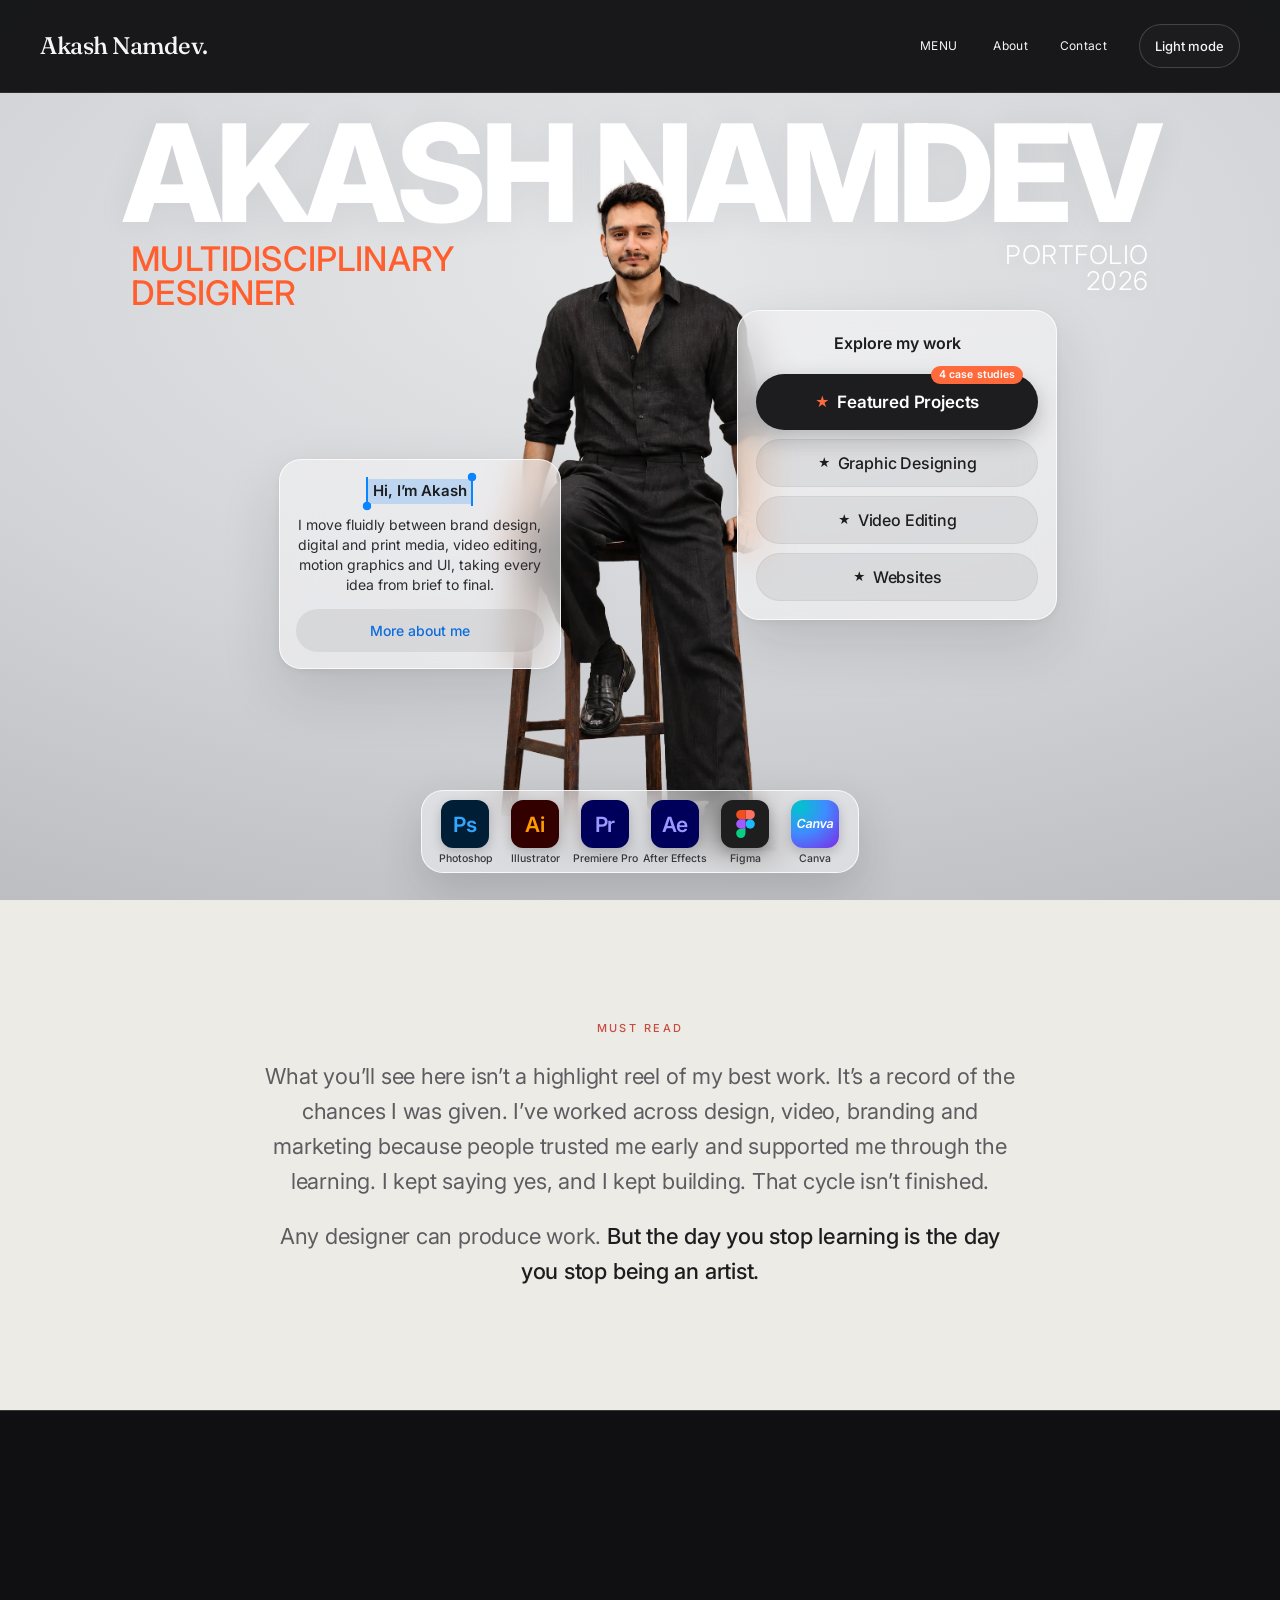
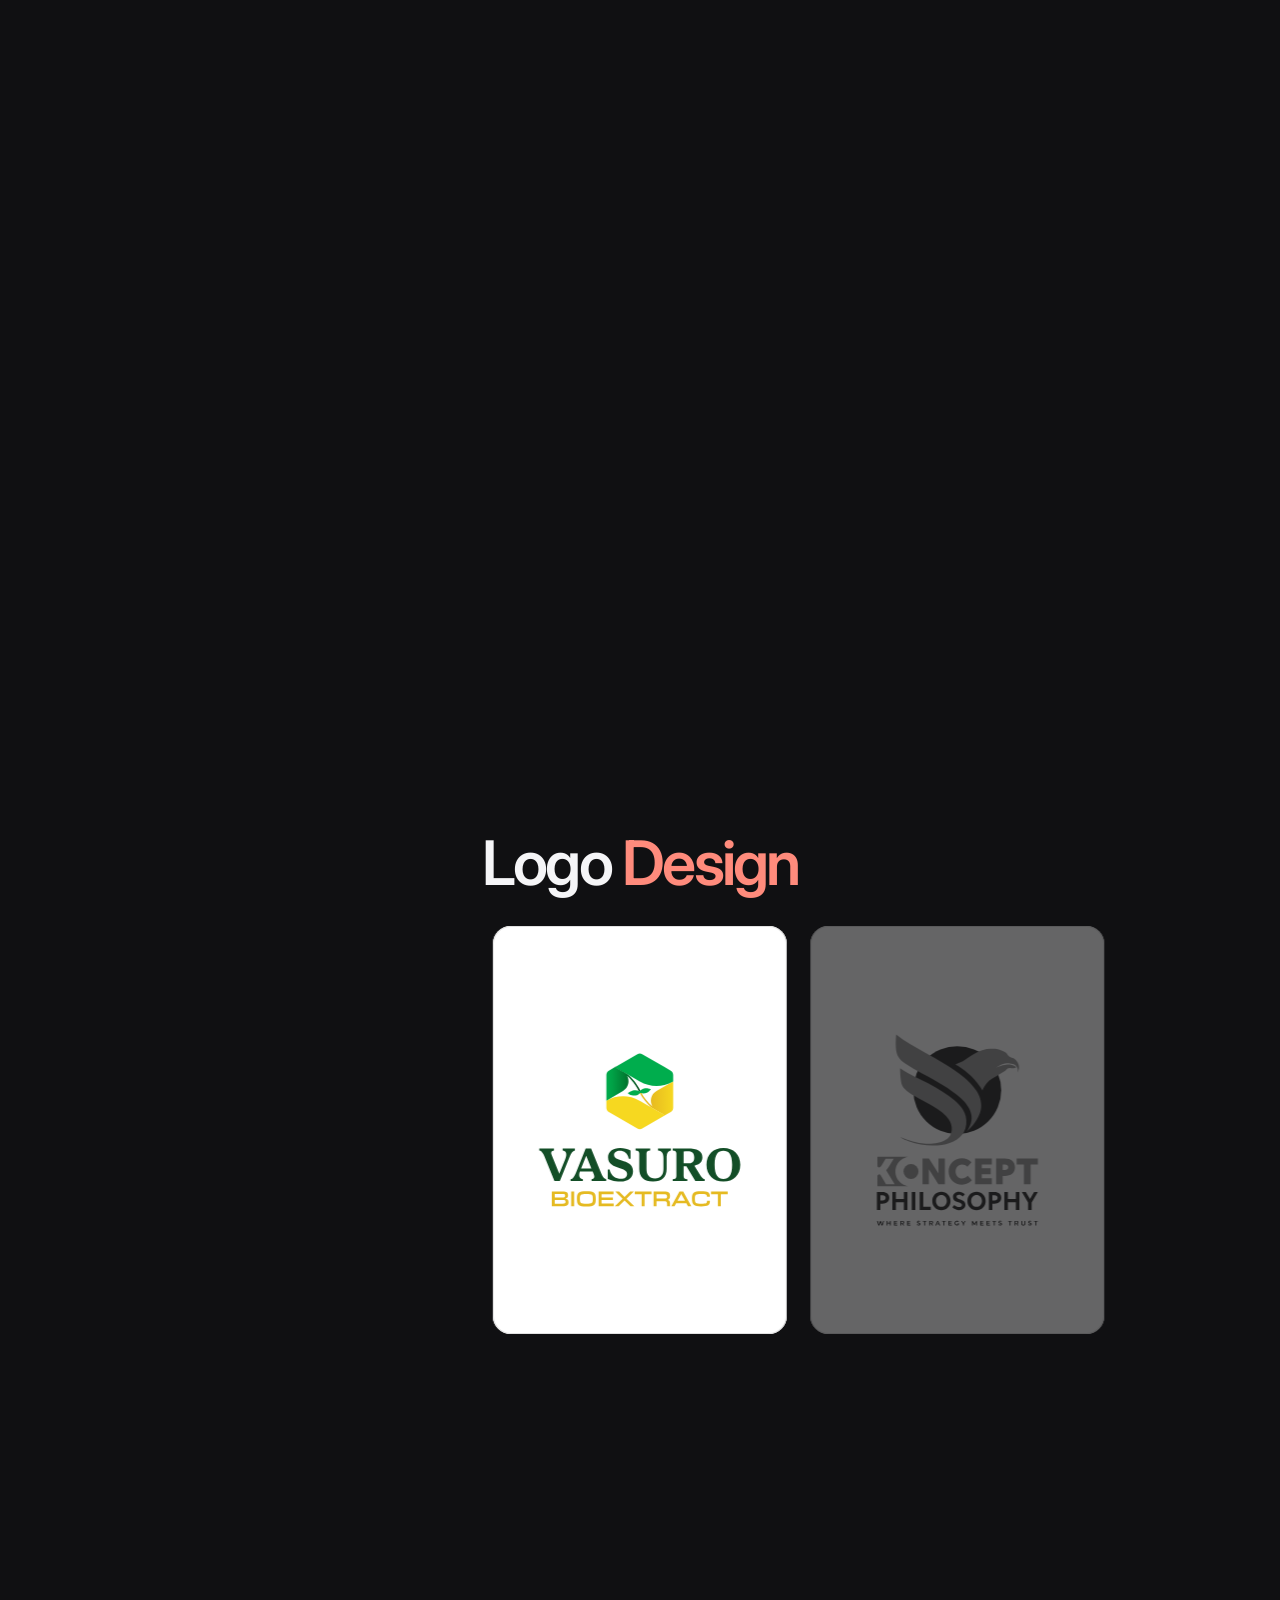
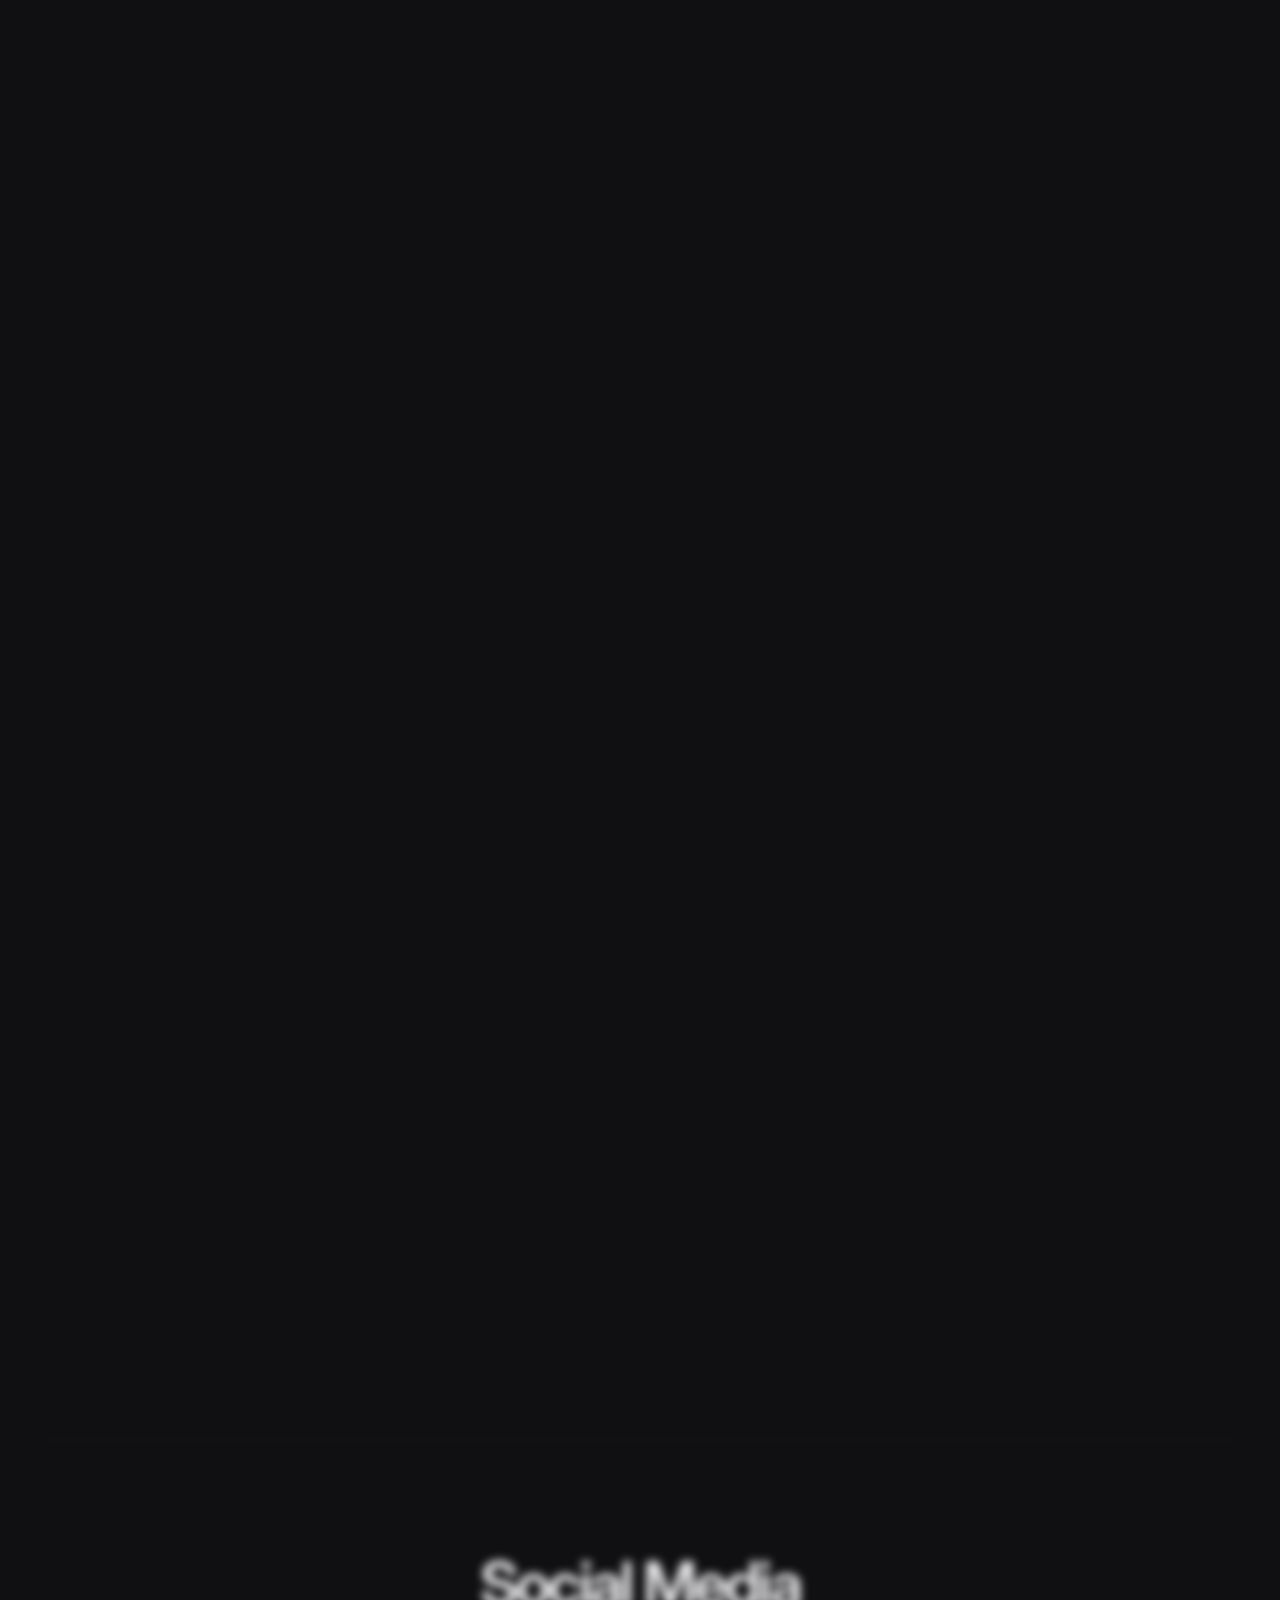
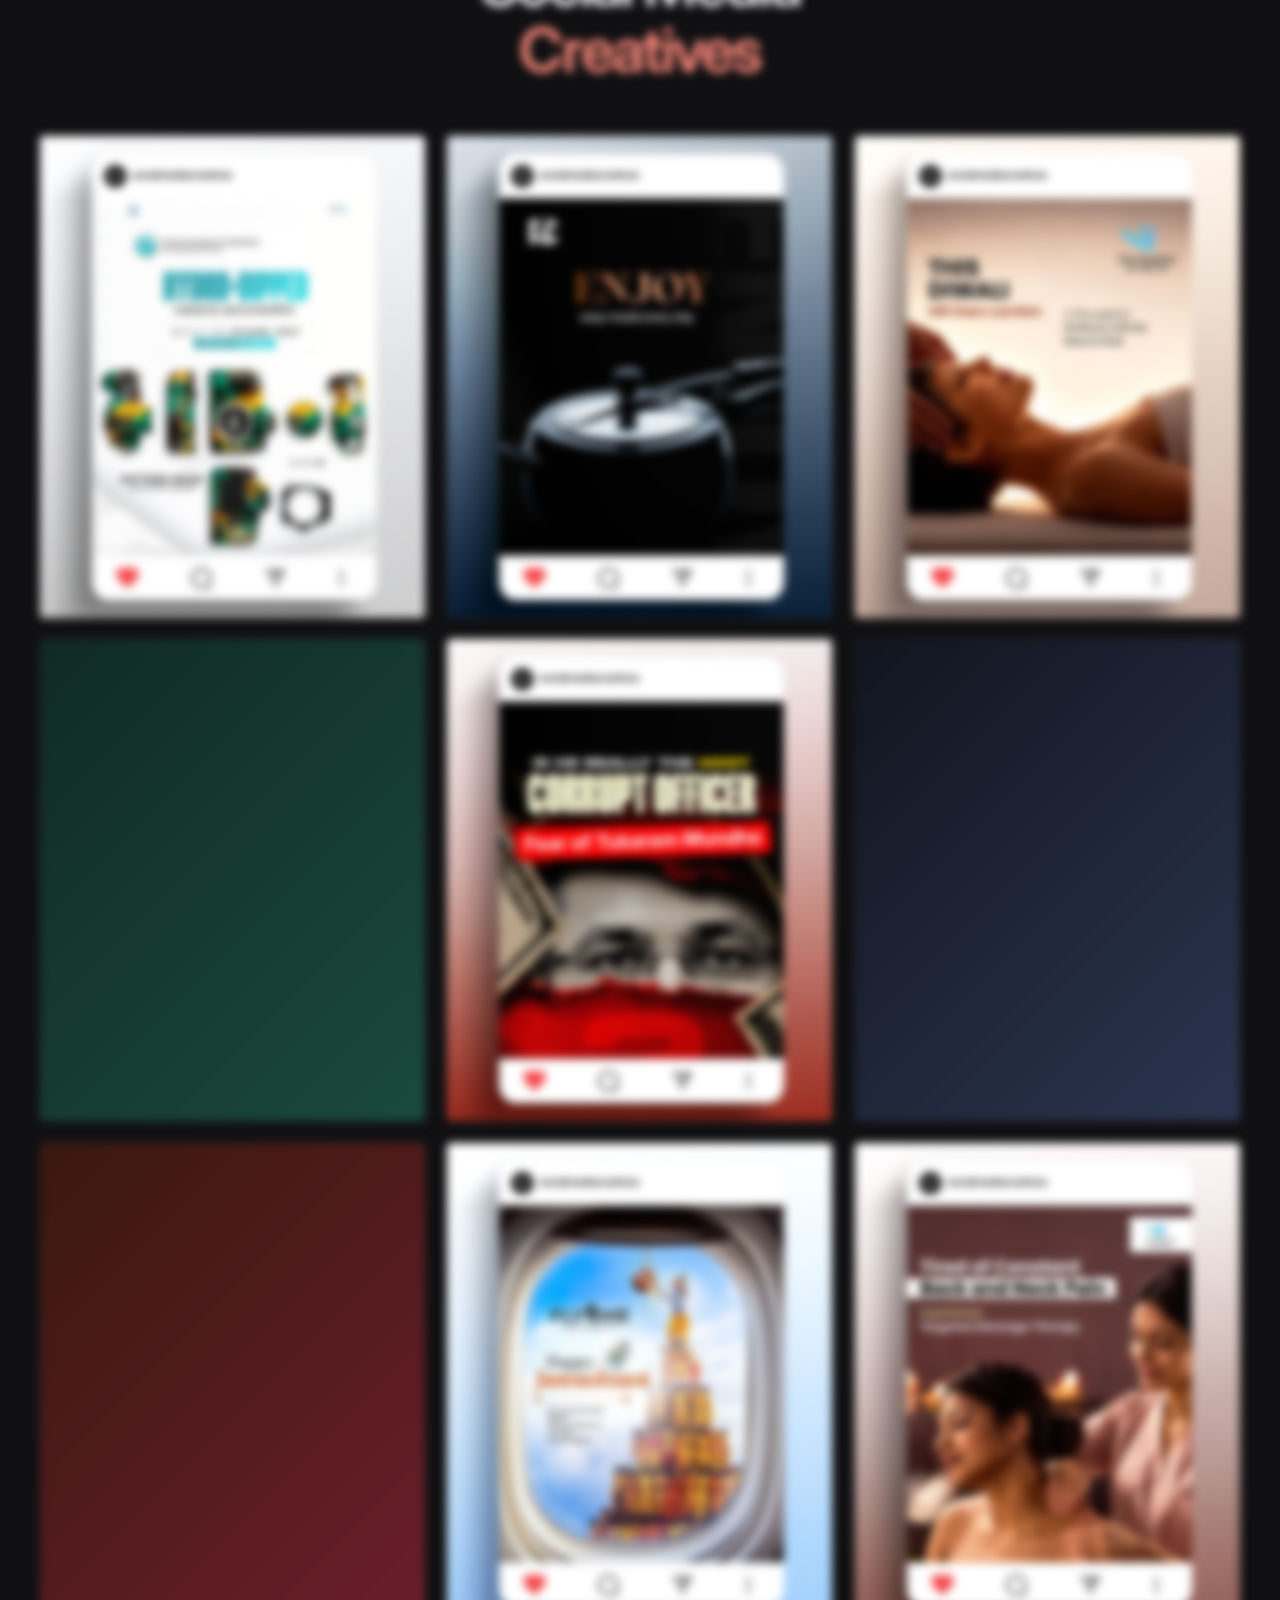
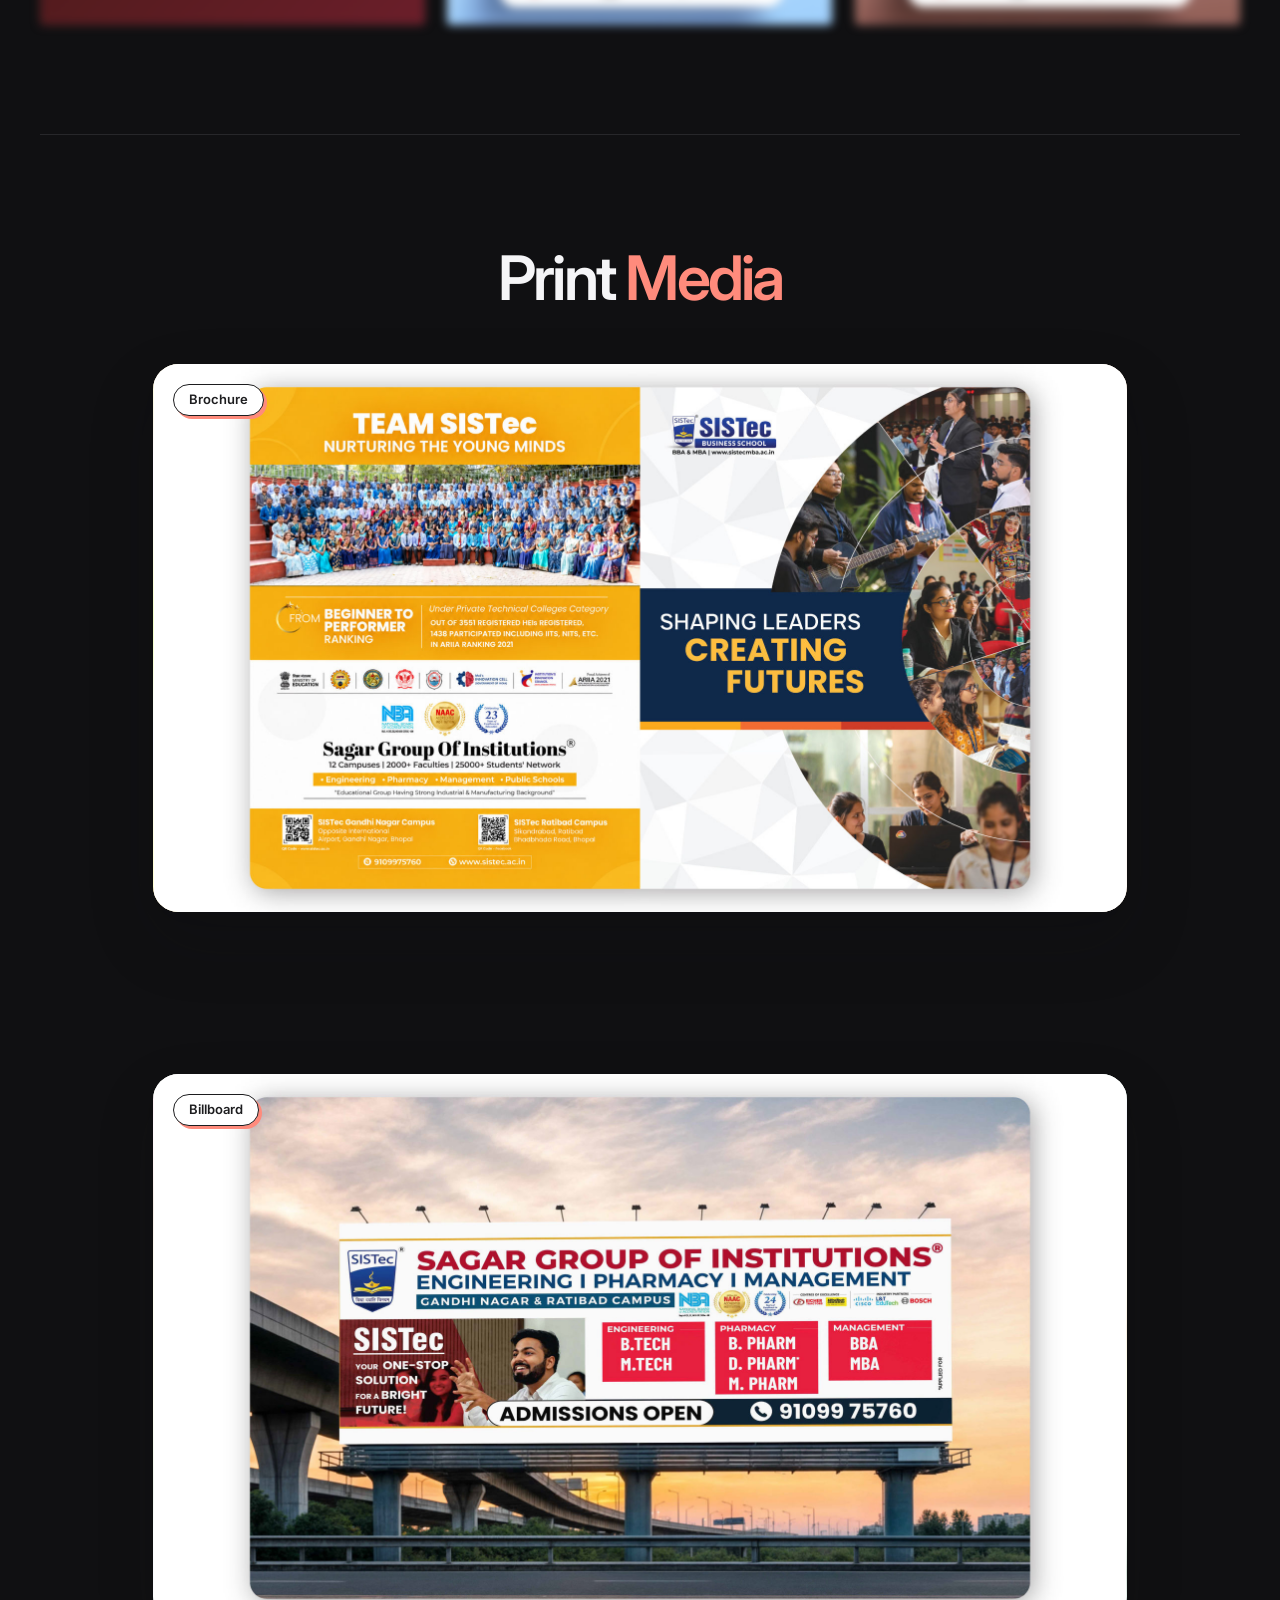
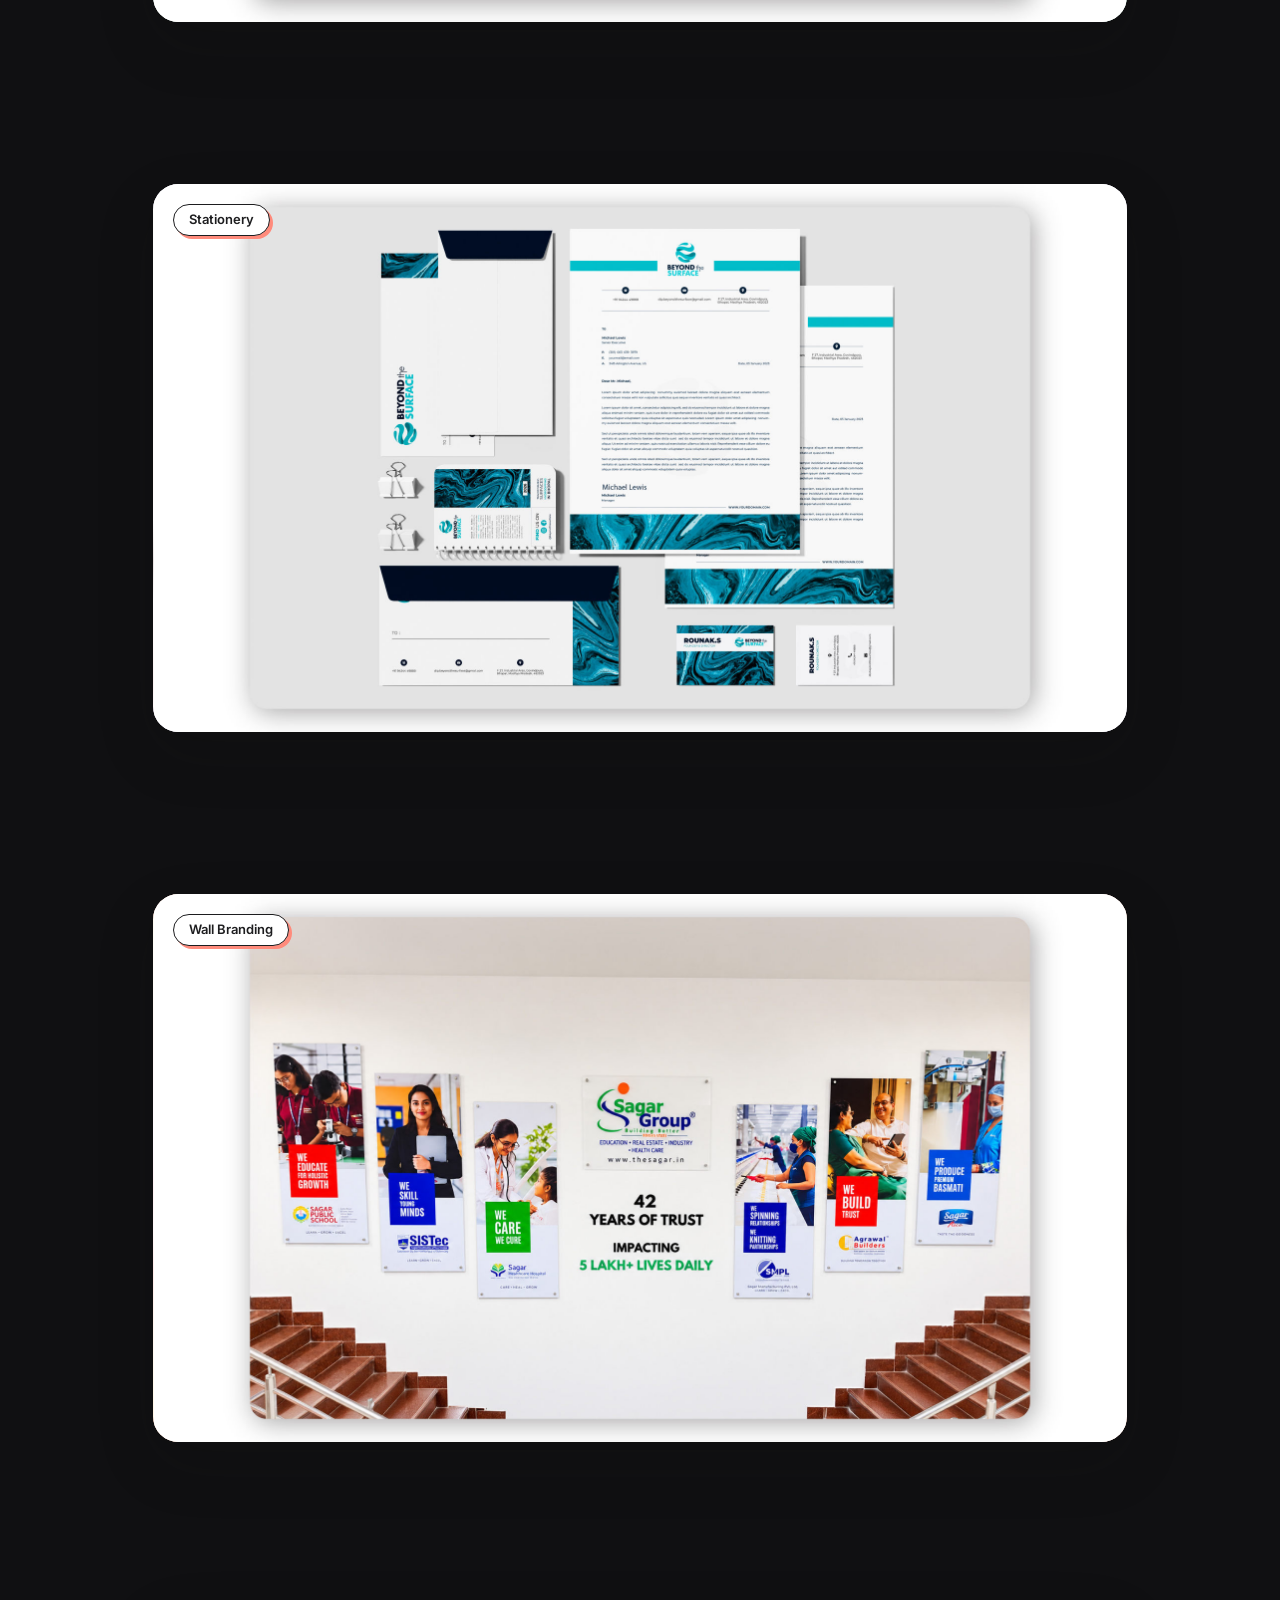
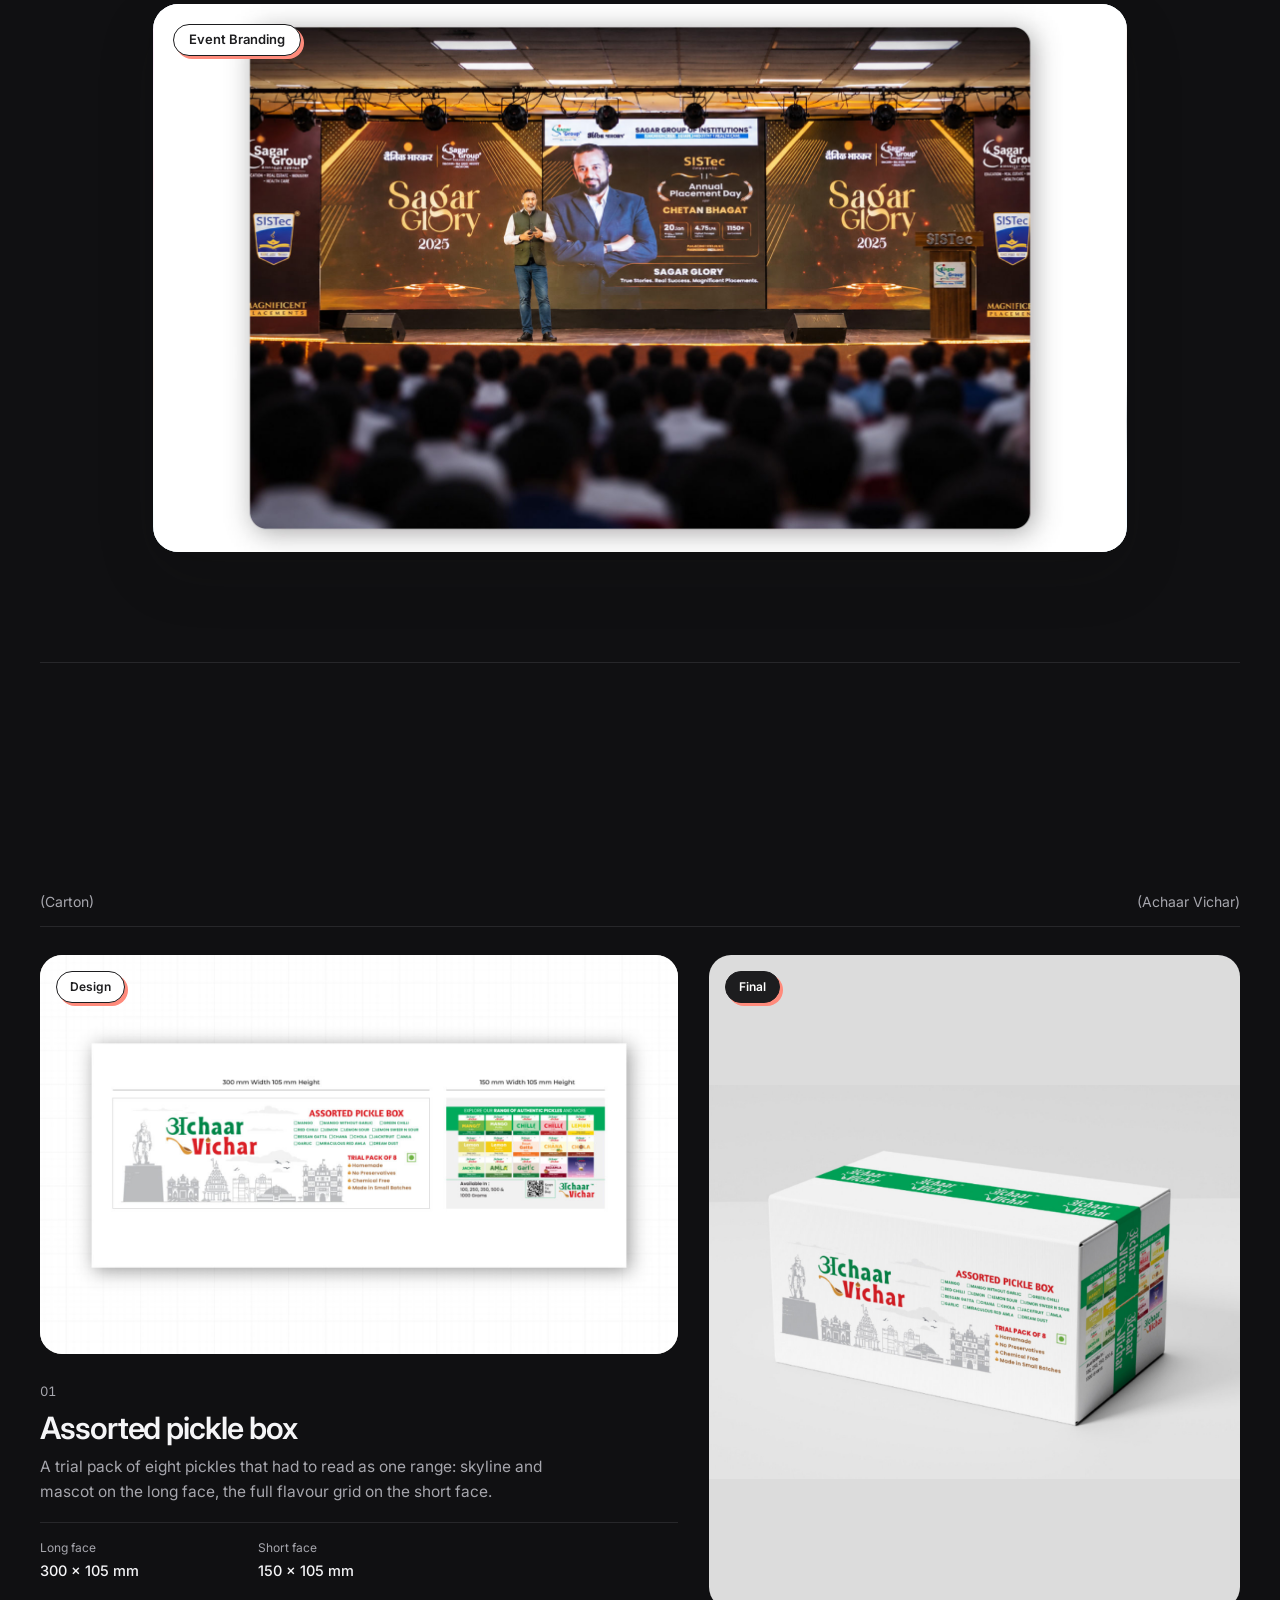
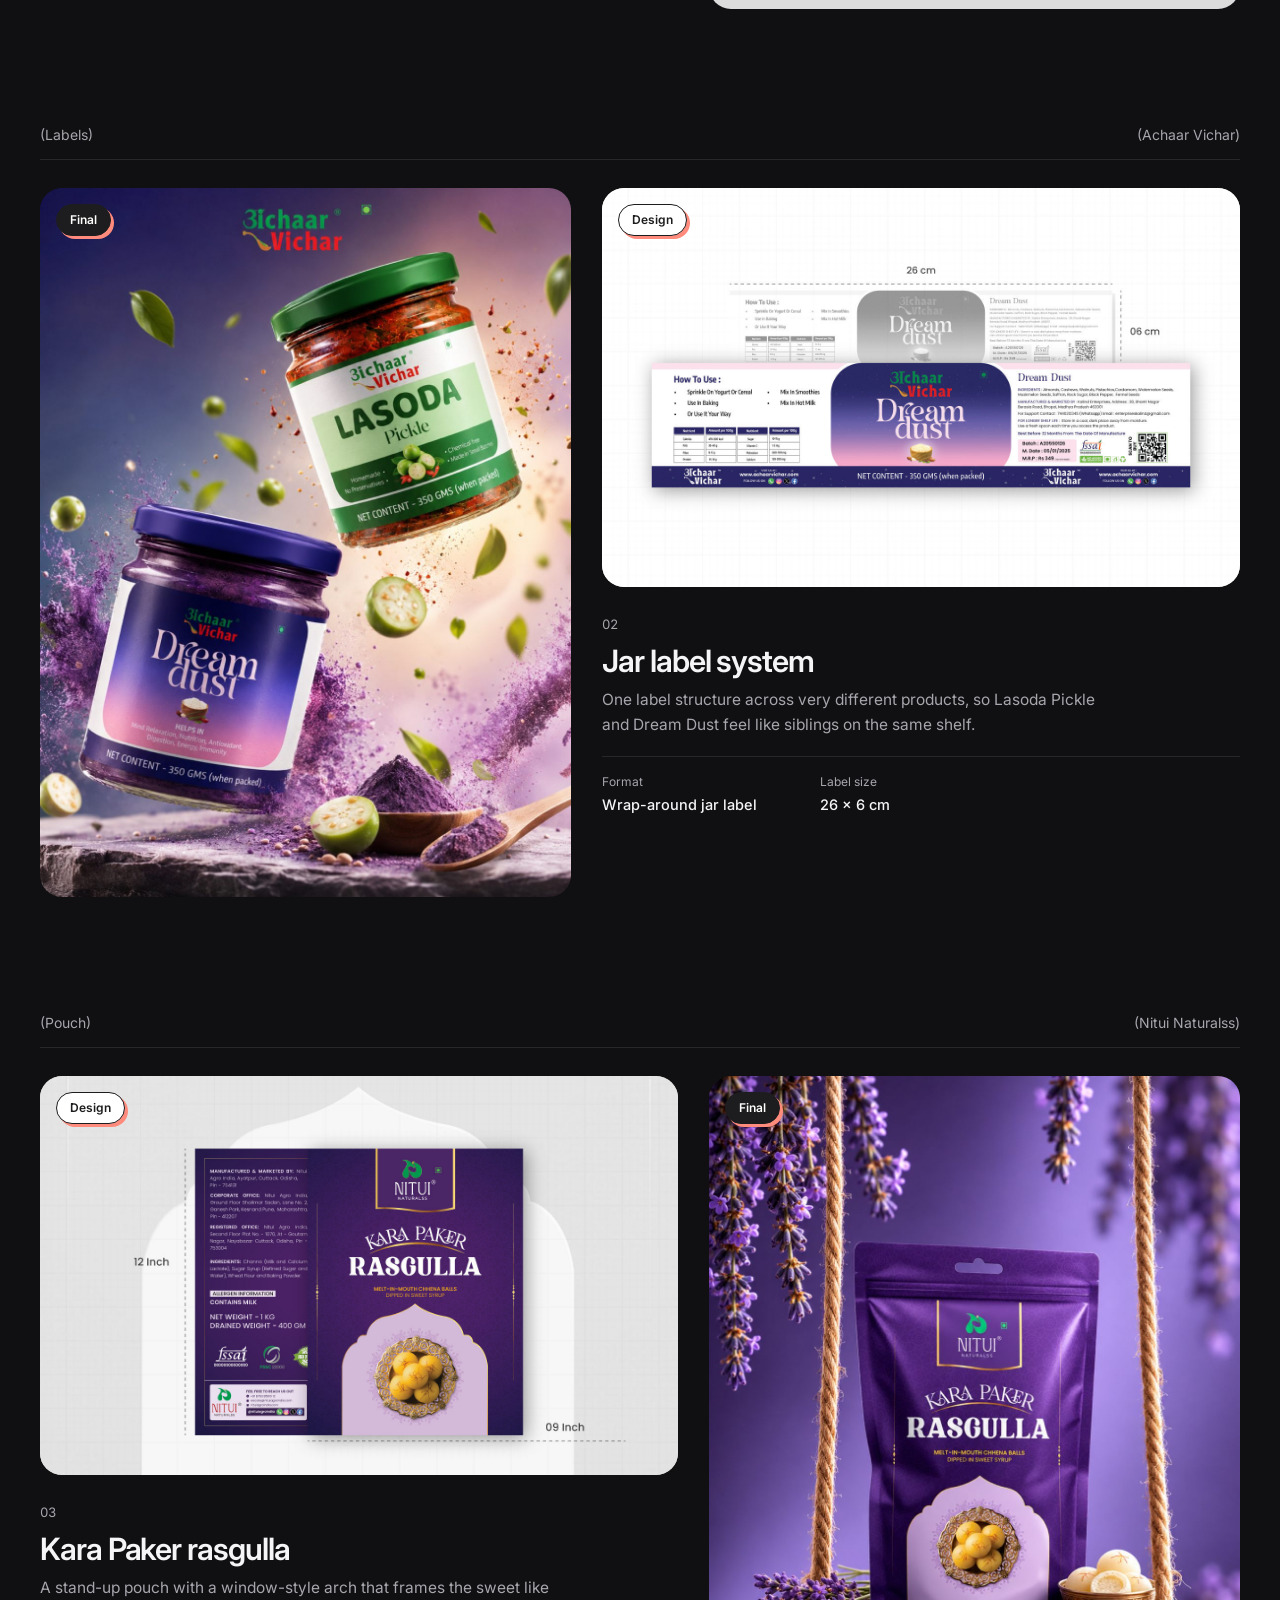
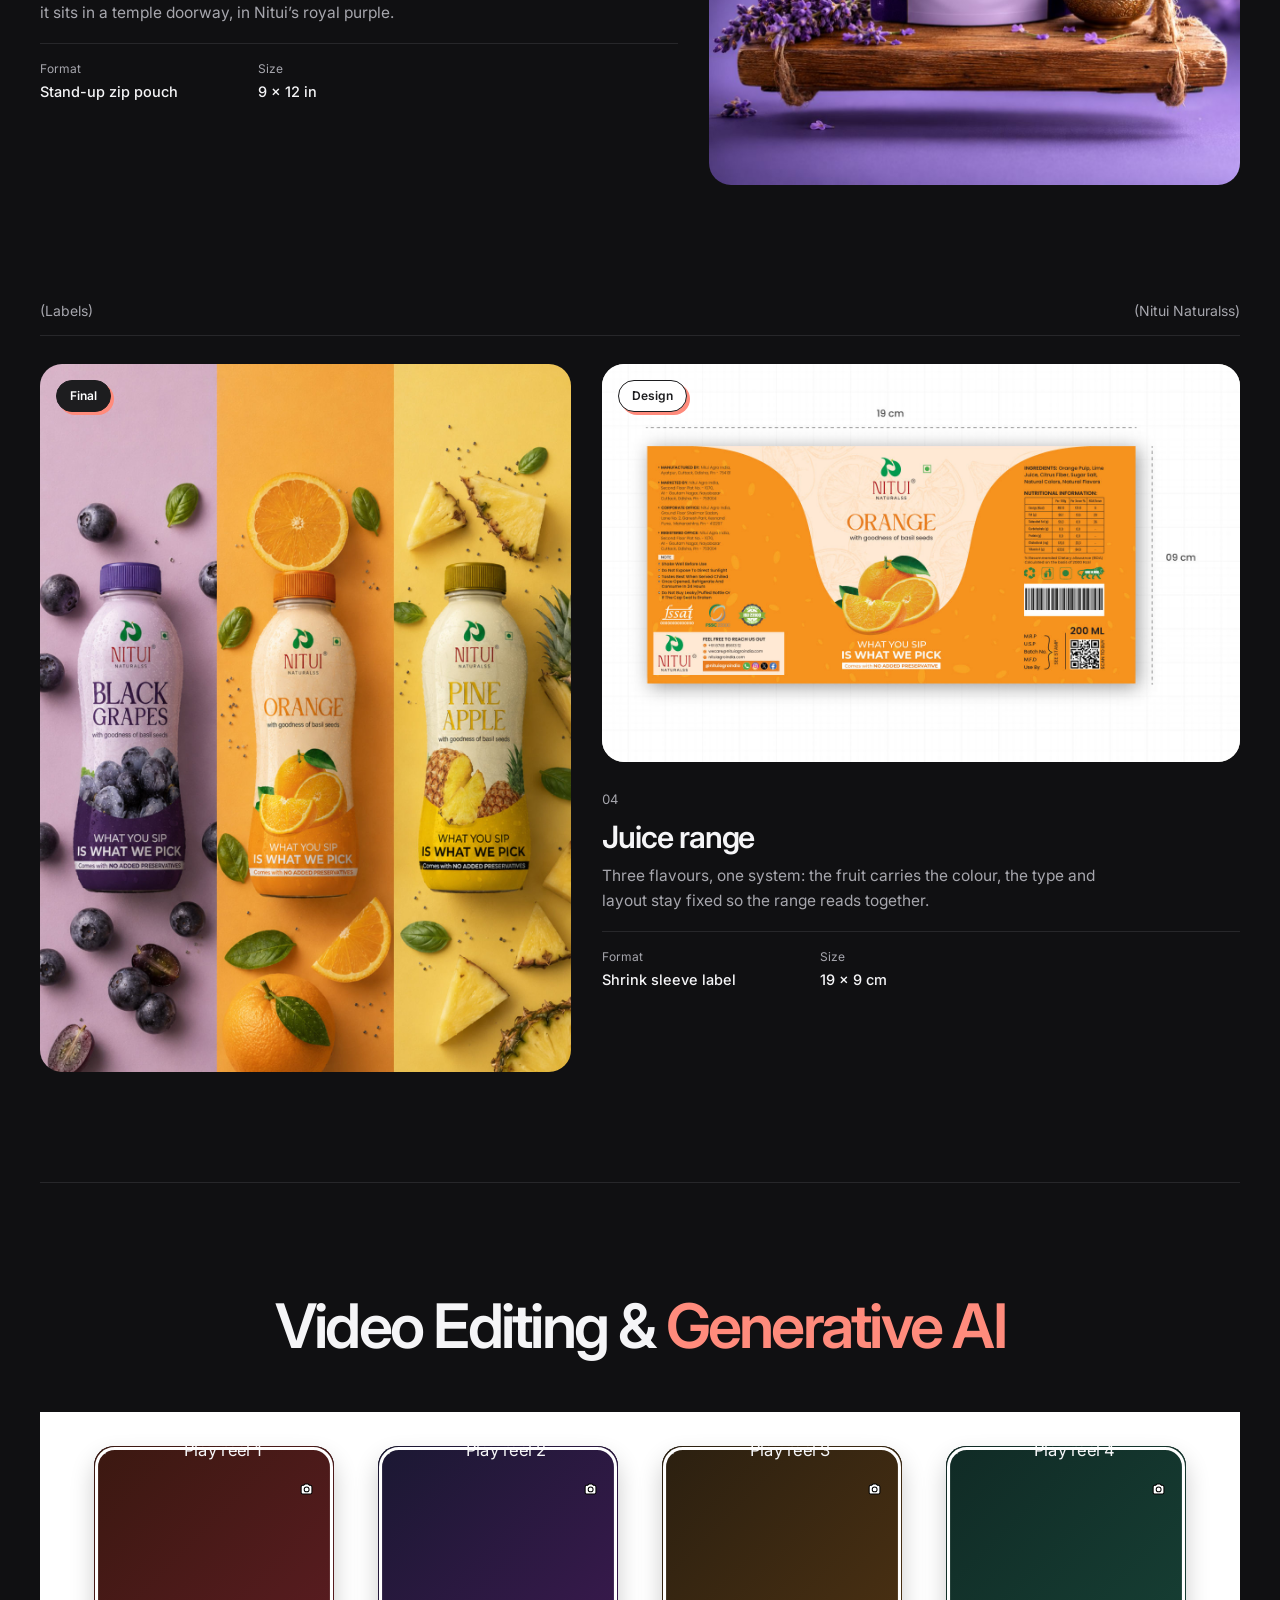
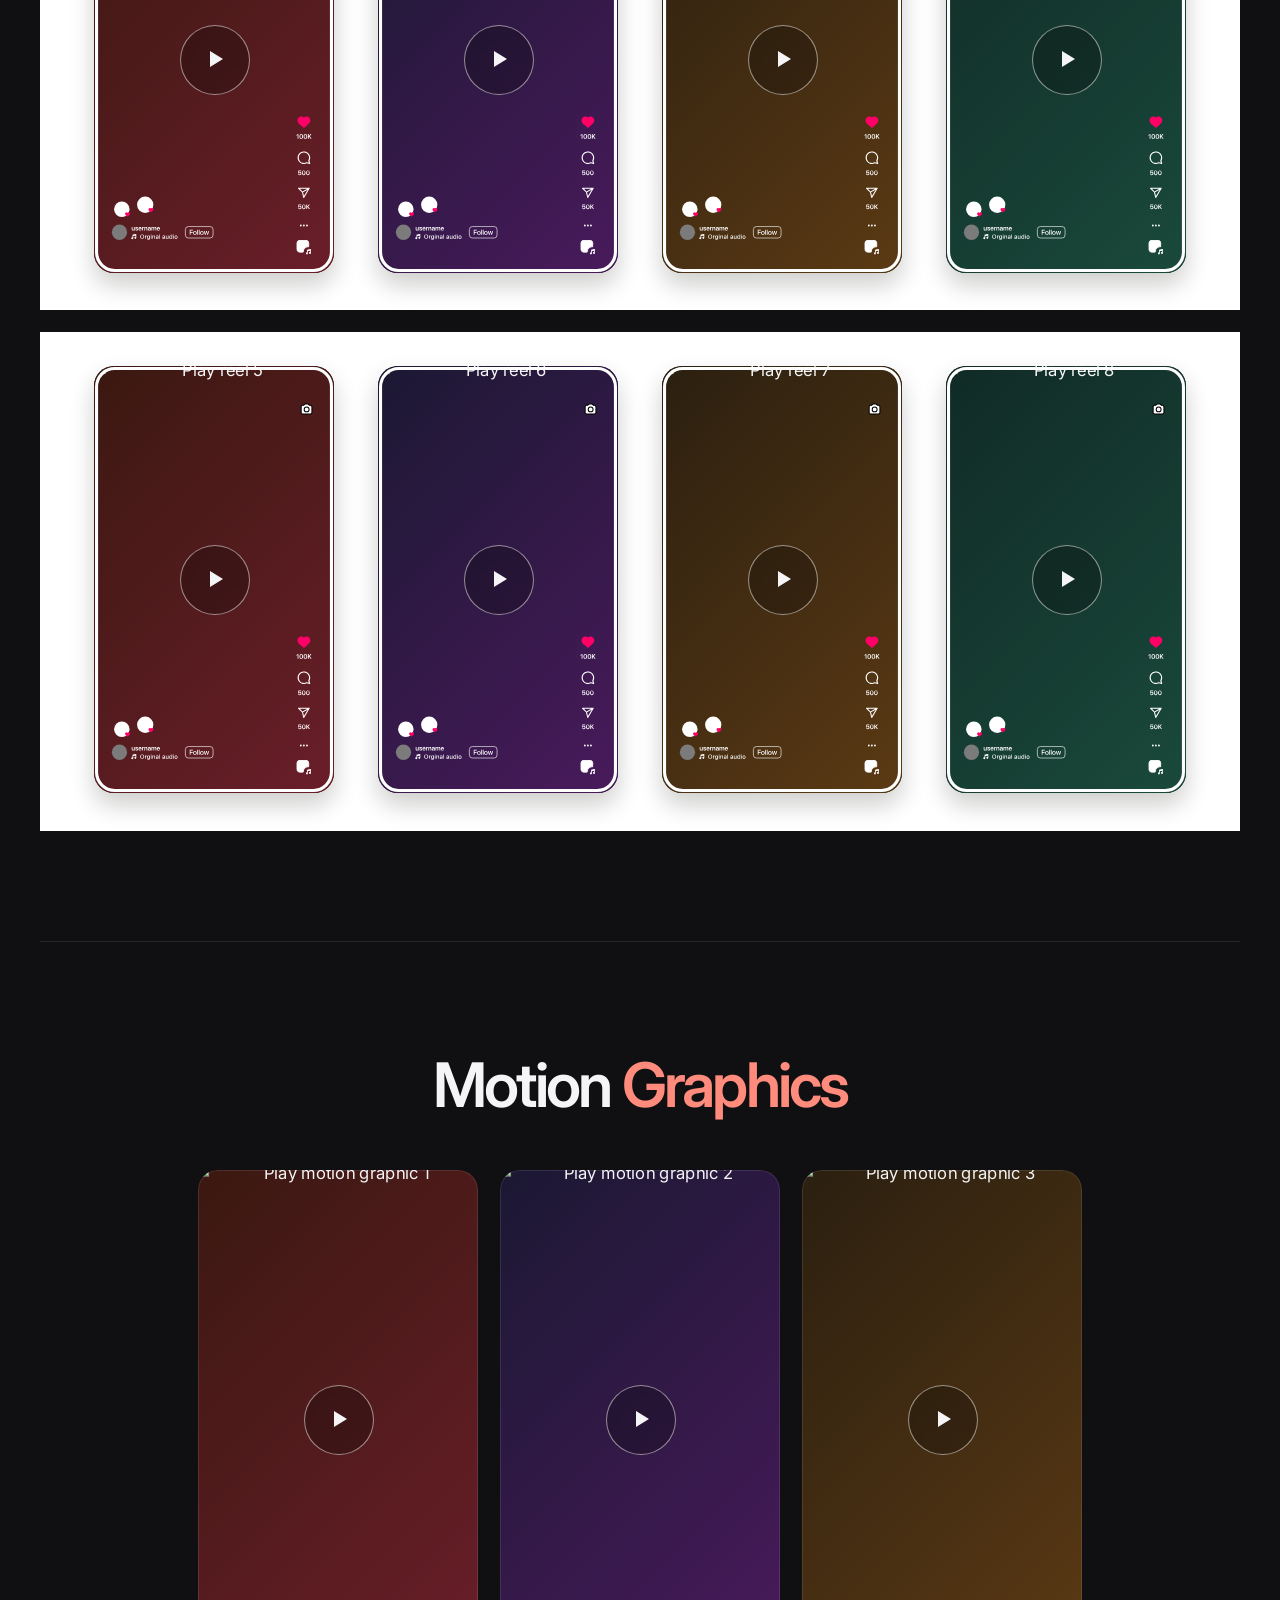
==== commit 3ad52b68: "Replace the meadow opening screen with a studio portrait Giant name behind a cut-out photo on a grey" ====
--- a/index.html
+++ b/index.html
@@ -19,7 +19,7 @@
 <title>Akash Namdev — Independent Creative Practice</title>
 <link rel="preconnect" href="https://fonts.googleapis.com">
 <link rel="preconnect" href="https://fonts.gstatic.com" crossorigin>
-<link href="https://fonts.googleapis.com/css2?family=Fraunces:opsz,wght@9..144,300..900&family=Inter:wght@300;400;500;600&display=swap" rel="stylesheet">
+<link href="https://fonts.googleapis.com/css2?family=Fraunces:opsz,wght@9..144,300..900&family=Inter:wght@300;400;500;600;800&display=swap" rel="stylesheet">
 <link rel="stylesheet" href="meadow.css">
 <style>
 :root {
@@ -1650,195 +1650,280 @@
   min-height: 0;
   padding: 0;
   overflow: hidden;
-  background: #6d9d3b;
   transform: translate3d(0, 0, 0);
   transition: transform 880ms cubic-bezier(.76, 0, .24, 1);
   will-change: transform;
 }
 .meadow-entry.is-leaving { transform: translate3d(0, -100%, 0); }
-.meadow-entry .meadow {
-  position: absolute;
-  inset: 0;
-  width: 100%;
-  height: 100%;
-  min-height: 0;
-  padding: 0;
-  aspect-ratio: auto;
-}
-.meadow-entry::after {
-  content: '';
-  position: absolute;
-  inset: 0;
-  z-index: 1;
-  pointer-events: none;
-  background: linear-gradient(180deg, rgba(5, 22, 32, 0.12), transparent 34%, rgba(7, 18, 13, 0.25));
-}
-.meadow-welcome {
-  position: relative;
-  z-index: 2;
-  width: min(1120px, calc(100% - 40px));
-  height: 100%;
-  margin: 0 auto;
-  padding: 0;
-  display: flex;
-  flex-direction: column;
-  align-items: center;
-  justify-content: flex-start;
-  text-align: center;
-  color: #fff;
-}
-/* The buttons rest on the line where the hills meet the sky, 57% down the
-   scene. ::after is the 43% below that line; ::before keeps the text clear of
-   the nav, so on short screens the block stops there instead. */
-.meadow-welcome::before { content: ''; flex: 0 0 150px; }
-.meadow-welcome::after { content: ''; flex: 0 1 42.9%; }
-.meadow-welcome > :first-child { margin-top: auto; }
-.meadow-eyebrow {
-  margin-bottom: 15px;
+/* ============ OPENING SCREEN — studio portrait ============
+   A soft grey studio wall, the name huge and white behind Akash, the title
+   under it, two glass cards either side (about, and where to go first) and the
+   tools in a dock at the bottom. The same in light and dark mode: it is a
+   photograph, like the meadow it replaced. */
+.studio {
+  --st-ink: #1d1d1f;
+  --st-nf: clamp(56px, 10.6vw, 190px);      /* the giant name */
+  /* the nav bar is 93px; the capitals rise about .08em above the line box */
+  --st-top: calc(108px + var(--st-nf) * .08);
+  background: radial-gradient(120% 92% at 50% 30%, #e6e7e9 0%, #d3d4d7 48%, #b4b6ba 100%);
+  color: var(--st-ink);
   font-family: 'Inter', sans-serif;
-  font-size: 10px;
-  font-weight: 500;
-  letter-spacing: 0.22em;
-  text-transform: uppercase;
-  text-shadow: 0 2px 16px rgba(4, 27, 25, 0.55);
-}
-.meadow-title {
-  max-width: 760px;
-  font-family: 'Inter', sans-serif;
-  font-size: clamp(48px, 7vw, 98px);
-  font-style: italic;
-  font-weight: 350;
-  line-height: 0.94;
-  letter-spacing: -0.045em;
-  text-wrap: balance;
-  text-shadow: 0 2px 4px rgba(4, 22, 36, 0.35), 0 4px 28px rgba(4, 31, 31, 0.6);
-}
-.meadow-brief {
-  max-width: 700px;
-  margin-top: 20px;
-  font-family: 'Inter', sans-serif;
-  font-size: clamp(18px, calc(1.25vw + 4px), 21px);
-  font-weight: 500;
-  line-height: 1.38;
-  text-wrap: balance;
-  text-shadow: 0 1px 3px rgba(4, 22, 36, 0.55), 0 2px 18px rgba(4, 27, 25, 0.7);
-}
-/* Featured Projects sits alone on the top row; the other three share the row below */
-.entry-choices {
-  --gap: 14px;
-  display: grid;
-  grid-template-columns: repeat(3, minmax(0, 1fr));
-  gap: var(--gap);
-  width: min(840px, 100%);
-  margin-top: clamp(30px, 4.5vh, 50px);
-}
-.entry-choice {
-  min-height: 84px;
-  padding: 16px 20px;
-  border: 1px solid rgba(255, 255, 255, 0.78);
-  border-radius: 16px;
-  background: rgba(10, 31, 26, 0.38);
-  color: #fff;
-  box-shadow: 0 14px 34px rgba(8, 29, 22, 0.24);
-  backdrop-filter: blur(12px) saturate(115%);
-  -webkit-backdrop-filter: blur(12px) saturate(115%);
-  font: inherit;
-  text-align: left;
+}
+.st-stage { position: relative; width: 100%; height: 100%; max-width: 1600px; margin: 0 auto; }
+
+.st-name {
+  position: absolute; z-index: 1; left: 0; right: 0; top: var(--st-top);
+  margin: 0; text-align: center; white-space: nowrap;
+  font: 800 var(--st-nf)/.8 'Inter', sans-serif;
+  letter-spacing: -.045em; text-transform: uppercase; color: #fff;
+  text-shadow: 0 2px 34px rgba(40, 42, 50, .07);
+}
+/* beats the site-wide heading rule (weight 600, looser lines) */
+body .studio .st-name { font-weight: 800; line-height: .8; letter-spacing: -.045em; text-wrap: nowrap; }
+.st-sub {
+  position: absolute; z-index: 1; left: 50%; translate: -50% 0;
+  top: calc(var(--st-top) + var(--st-nf) * .8 + clamp(8px, 1.6vh, 18px));
+  width: min(calc(var(--st-nf) * 7.5), 100% - 40px);
+  display: flex; justify-content: space-between; align-items: flex-start; gap: 20px;
+  color: #fff; text-transform: uppercase;
+}
+.st-sub p { margin: 0; font-weight: 300; line-height: 1.02; text-shadow: 0 1px 24px rgba(40, 42, 50, .1); }
+/* the title in the accent orange of the Featured star, so it reads as the highlight */
+.st-sub .st-title { color: #ff5f2e; font-weight: 500; text-shadow: none; font-size: clamp(18px, calc(var(--st-nf) * .25), 46px); letter-spacing: .005em; text-align: left; }
+.st-year { font-size: clamp(14px, calc(var(--st-nf) * .19), 34px); text-align: right; letter-spacing: .02em; }
+
+/* Akash stands in front of the name, as the person does in a magazine cover */
+.st-photo {
+  position: absolute; z-index: 2; margin: 0;
+  left: 50%; translate: -50% 0;
+  top: calc(var(--st-top) + var(--st-nf) * .44);
+  bottom: clamp(26px, 5.5vh, 60px);
+}
+.st-photo img { display: block; height: 100%; width: auto; max-width: none; user-select: none; }
+/* where the stool meets the floor */
+.st-photo::after {
+  content: ''; position: absolute; z-index: -1;
+  left: -16%; right: -16%; bottom: -12px; height: 34px;
+  background: radial-gradient(closest-side, rgba(28, 30, 36, .3), rgba(28, 30, 36, 0));
+}
+
+.st-card {
+  position: absolute; z-index: 3;
+  width: clamp(236px, 22vw, 316px);
+  padding: 16px;
+  border: 1px solid rgba(255, 255, 255, .78);
+  border-radius: 22px;
+  background: rgba(244, 244, 246, .62);
+  box-shadow: 0 24px 60px rgba(28, 30, 38, .14), 0 2px 8px rgba(28, 30, 38, .06);
+  -webkit-backdrop-filter: blur(18px) saturate(150%);
+  backdrop-filter: blur(18px) saturate(150%);
+  color: var(--st-ink); text-align: left;
+}
+.st-about { right: calc(50% + clamp(60px, 6.2vw, 106px)); top: 51%; animation: stFloat 7s ease-in-out infinite; }
+.st-work  { left: calc(50% + clamp(76px, 7.6vw, 128px));
+            /* just below "Portfolio 2026", never over it */
+            top: calc(var(--st-top) + var(--st-nf) * .8 + clamp(8px, 1.6vh, 18px) + clamp(14px, calc(var(--st-nf) * .19), 34px) * 2.04 + 16px);
+            width: clamp(260px, 25vw, 352px); padding: 18px;
+            display: flex; flex-direction: column; gap: 9px;
+            animation: stWiggle 1.6s 1s ease-in-out infinite; }
+/* a short wiggle, then a one-second rest, on repeat: a nudge that these are
+   the buttons to press. It stops while the pointer or keyboard is on the box. */
+@keyframes stWiggle {
+  0%, 36%, 100% { rotate: 0deg; }
+  6%  { rotate: -2.4deg; }
+  12% { rotate: 2.2deg; }
+  18% { rotate: -1.6deg; }
+  24% { rotate: 1.1deg; }
+  30% { rotate: -.4deg; }
+}
+.st-work:hover, .st-work:focus-within { animation: none; }
+@keyframes stFloat { 0%, 100% { transform: translateY(0); } 50% { transform: translateY(-7px); } }
+
+/* the heading looks selected, handles and all */
+.st-hl { margin: 2px 0 11px; text-align: center; }
+.st-hl span {
+  position: relative; display: inline-block; padding: 1px 5px;
+  background: rgba(10, 132, 255, .2);
+  font-size: 15px; font-weight: 600; letter-spacing: -.01em;
+}
+.st-hl span::before, .st-hl span::after {
+  content: ''; position: absolute; width: 10px; height: calc(100% + 9px);
+  background:
+    linear-gradient(#0a84ff, #0a84ff) 50% var(--bar-y) / 2px calc(100% - 7px) no-repeat,
+    radial-gradient(circle, #0a84ff 4px, transparent 4.6px) 50% var(--dot-y) / 10px 10px no-repeat;
+}
+.st-hl span::before { left: -6px; top: -2px; --bar-y: 0; --dot-y: 100%; }
+.st-hl span::after { right: -6px; bottom: -2px; --bar-y: 100%; --dot-y: 0; }
+.st-brief { margin: 0 0 13px; font-size: 14px; line-height: 1.45; color: #2c2c30; }
+.st-more {
+  display: block; padding: 11px 12px; border-radius: 999px;
+  background: rgba(20, 20, 26, .07); color: #0a6cdf;
+  font-size: 14px; font-weight: 500; text-align: center; text-decoration: none;
+  transition: background 220ms ease;
+}
+.st-more:hover { background: rgba(20, 20, 26, .12); }
+
+.st-card-title { margin: 2px 0 4px; text-align: center; font-size: 14px; font-weight: 600; }
+.st-work .st-card-title { font-size: 16px; }
+.st-work .st-pill { min-height: 48px; font-size: 16px; }
+.st-work .st-pill.is-featured { min-height: 56px; font-size: 17px; }
+.st-pill {
+  position: relative; display: flex; align-items: center; justify-content: center; gap: 7px;
+  width: 100%; min-height: 44px; padding: 8px 14px;
+  border: 1px solid rgba(20, 20, 26, .05); border-radius: 999px;
+  background: rgba(20, 20, 26, .07); color: var(--st-ink);
+  font: 500 15px/1.15 'Inter', sans-serif; letter-spacing: -.01em;
   cursor: pointer;
-  display: flex;
-  align-items: flex-end;
-  justify-content: space-between;
-  gap: 18px;
-  transition: transform 320ms cubic-bezier(.2,.7,.2,1), background 320ms ease, box-shadow 320ms ease, border-color 320ms ease;
-}
-.entry-choice span {
-  font-family: 'Inter', sans-serif;
-  font-size: clamp(20px, 1.8vw, 26px);
-  font-weight: 500;
-  text-wrap: balance;
-  text-shadow: 0 2px 12px rgba(4, 27, 25, 0.45);
-  line-height: 1.02;
-  letter-spacing: -0.025em;
-}
-.entry-choice svg { width: 21px; flex: 0 0 auto; transition: transform 320ms cubic-bezier(.2,.7,.2,1); }
-.entry-choice:hover {
-  transform: translateY(-4px) scale(1.012);
-  border-color: #fff;
-  background: rgba(10, 31, 26, 0.50);
-  box-shadow: 0 20px 42px rgba(8, 29, 22, 0.22);
-}
-.entry-choice:hover svg { transform: translate(2px, -2px); }
-.entry-choice:focus-visible { outline: 3px solid #fff; outline-offset: 4px; }
-
-/* Featured Projects is the suggested first stop: the same glass as the others,
-   plus a small note on its top edge and, on a first visit, one soft glow
-   rising from its bottom edge about a second after the page opens. */
-.entry-choice.is-featured {
-  --featured-glow: 255 210 80;   /* sunlight gold, from the meadow's dandelions */
-  position: relative;
-  grid-column: 1 / -1;
-  justify-self: center;
-  /* a little wider than one of the three below, and never narrower than its note */
-  width: max(calc((100% - 2 * var(--gap)) / 3 * 1.3), 200px);
-}
-body .entry-choice.is-featured .entry-tag {
-  position: absolute;
-  top: -12px;
-  left: 50%;
-  transform: translateX(-50%);
-  padding: 4px 11px;
-  border: 1px solid rgba(255, 213, 181, 0.55);
-  border-radius: 999px;
-  background: #14261f;
-  color: #ffd5b5;
-  font: 600 11.5px/1.2 'Inter', sans-serif;
-  letter-spacing: 0.01em;
-  white-space: nowrap;
-  text-shadow: none;
-}
-@keyframes featuredGlow {
-  0%   { box-shadow: 0 14px 34px rgba(8, 29, 22, 0.24), inset 0 -22px 28px -16px rgb(var(--featured-glow) / 0), 0 0 40px rgb(var(--featured-glow) / 0); }
-  40%  { box-shadow: 0 14px 34px rgba(8, 29, 22, 0.24), inset 0 -32px 36px -16px rgb(var(--featured-glow) / 0.9), 0 0 40px rgb(var(--featured-glow) / 0.32); }
-  100% { box-shadow: 0 14px 34px rgba(8, 29, 22, 0.24), inset 0 -22px 28px -16px rgb(var(--featured-glow) / 0.6), 0 0 40px rgb(var(--featured-glow) / 0); }
-}
-html:not(.featured-seen) .entry-choice.is-featured { animation: featuredGlow 2.4s 1s cubic-bezier(.3, .6, .3, 1) both; }
-
-@media (max-width: 620px) {
-  /* everything has to fit one phone screen below the nav bar */
-  .meadow-welcome { width: min(100% - 32px, 480px); }
-  .meadow-welcome::before { flex-basis: 100px; }
-  .meadow-title { font-size: clamp(40px, 12vw, 56px); }
-  .meadow-brief { max-width: 320px; margin-top: 12px; font-size: 14px; font-weight: 400; line-height: 1.35; }
-  .entry-choices { --gap: 8px; width: min(100%, 340px); row-gap: 14px; margin-top: 36px; }
-  .entry-choice { min-height: 46px; padding: 6px; border-radius: 12px; }
-  .entry-choice span { font-size: 13px; line-height: 1.15; letter-spacing: -0.01em; }
-  .entry-choice.is-featured { min-height: 52px; padding: 6px 10px; }
-  .entry-choice.is-featured span { font-size: 15.5px; }
-}
-@media (prefers-reduced-motion: reduce), (max-width: 650px) {
-  /* no animation: the glow simply rests under the button */
-  html:not(.featured-seen) .entry-choice.is-featured {
-    animation: none;
-    box-shadow: 0 14px 34px rgba(8, 29, 22, 0.24), inset 0 -22px 28px -16px rgb(var(--featured-glow) / 0.6);
-  }
-}
-@media (max-height: 520px) {
-  /* landscape phones */
-  .meadow-welcome { padding-top: 72px; padding-bottom: 16px; justify-content: center; }
-  .meadow-welcome::before, .meadow-welcome::after { display: none; }
-  .meadow-welcome > :first-child { margin-top: 0; }
-  .meadow-title { font-size: 36px; }
-  .meadow-brief { margin-top: 8px; font-size: 14px; max-width: 640px; }
-  /* too short for two rows: all four share one row, Featured first */
-  .entry-choices { --gap: 10px; grid-template-columns: repeat(4, minmax(0, 1fr)); width: min(1080px, 100%); margin-top: 22px; }
-  .entry-choice.is-featured { grid-column: auto; justify-self: stretch; width: auto; }
-  .entry-choice, .entry-choice.is-featured { min-height: 48px; padding: 8px; }
-  .entry-choice span, .entry-choice.is-featured span { font-size: 15px; }
+  transition: transform 260ms cubic-bezier(.2, .7, .2, 1), background 220ms ease, box-shadow 220ms ease;
+}
+.st-star { font-size: 12px; line-height: 1; }
+.st-pill:hover { background: #fff; transform: translateY(-2px); box-shadow: 0 8px 20px rgba(28, 30, 38, .12); }
+.st-pill:focus-visible { outline: 3px solid #0a84ff; outline-offset: 3px; }
+/* Featured Projects is the suggested first stop */
+.st-pill.is-featured {
+  min-height: 52px; margin-top: 6px; background: #1d1d1f; color: #fff; font-weight: 600;
+  box-shadow: 0 8px 22px rgba(20, 20, 24, .26);
+}
+.st-pill.is-featured:hover { background: #000; }
+.st-pill.is-featured .st-star { color: #ff6a3d; font-size: 14px; }
+.st-tag {
+  position: absolute; top: -9px; right: 14px;
+  padding: 3px 8px; border-radius: 999px; background: #ff6a3d; color: #fff;
+  font-size: 10.5px; font-weight: 600; letter-spacing: .01em; white-space: nowrap;
+}
+@keyframes stFeatured {
+  0%, 100% { box-shadow: 0 8px 22px rgba(20, 20, 24, .26), 0 0 0 0 rgba(255, 106, 61, 0); }
+  50%      { box-shadow: 0 8px 22px rgba(20, 20, 24, .26), 0 0 0 8px rgba(255, 106, 61, .3); }
+}
+html:not(.featured-seen) .st-pill.is-featured { animation: stFeatured 2.2s 1.2s ease-in-out 3; }
+
+.st-dock {
+  position: absolute; z-index: 4; left: 50%; translate: -50% 0; bottom: clamp(12px, 3vh, 28px);
+  display: flex; gap: 4px; margin: 0; padding: 9px 10px 7px; list-style: none;
+  border: 1px solid rgba(255, 255, 255, .78); border-radius: 22px;
+  background: rgba(244, 244, 246, .5);
+  box-shadow: 0 18px 44px rgba(28, 30, 38, .16);
+  -webkit-backdrop-filter: blur(18px) saturate(150%);
+  backdrop-filter: blur(18px) saturate(150%);
+}
+.st-dock li { width: 66px; display: flex; flex-direction: column; align-items: center; gap: 5px; }
+.st-app {
+  width: 48px; height: 48px; border-radius: 12px;
+  display: grid; place-items: center;
+  background: var(--bg); color: var(--fg);
+  font: 600 21px/1 'Inter', sans-serif; letter-spacing: -.02em;
+  box-shadow: 0 4px 12px rgba(0, 0, 0, .2);
+  transition: transform 260ms cubic-bezier(.2, .7, .2, 1);
+}
+.st-figma { background: #1e1e1e; }
+.st-figma svg { width: 19px; height: 28px; }
+.st-canva { background: radial-gradient(circle at 18% 14%, #00c4cc 0%, #3f8cff 46%, #7d2ae8 100%); color: #fff; }
+.st-canva i { display: inline-block; transform: skewX(-9deg); font: 600 12.5px/1 'Inter', sans-serif; letter-spacing: -.03em; }
+.st-dock li:hover .st-app { transform: translateY(-7px) scale(1.14); }
+.st-app-name { font-size: 10.5px; font-weight: 500; line-height: 1.1; color: #36363a; white-space: nowrap; }
+
+/* short laptop screens: a compact box so it stays clear of the dock */
+@media (min-width: 761px) and (max-height: 740px) {
+  .st-work { padding: 14px; gap: 7px; }
+  .st-work .st-card-title { display: none; }
+  .st-work .st-pill { min-height: 40px; font-size: 15px; }
+  .st-work .st-pill.is-featured { min-height: 46px; font-size: 16px; }
+}
+/* Phones, and tablets held upright: one column — name, title, photo, about,
+   the four choices, the dock. The cover scrolls inside itself if a very short
+   screen cannot fit it all. */
+@media (max-width: 760px), (max-width: 1024px) and (orientation: portrait) {
+  .studio { --st-nf: min(21.5vw, 120px); }
+  .st-stage {
+    display: flex; flex-direction: column; align-items: center;
+    padding: calc(var(--nav-h, 64px) + 14px + var(--st-nf) * .08) 16px 14px; overflow-x: hidden; overflow-y: auto; overscroll-behavior: contain;
+  }
+  .st-name, .st-sub, .st-photo, .st-card, .st-dock { position: relative; inset: auto; translate: none; }
+  .st-name { line-height: .8; flex: none; }
+  .st-name span { display: block; }
+  /* the title moves under the photo so Akash can stand in front of the name */
+  .st-sub { order: 3; width: 100%; max-width: 560px; margin-top: 4px; flex: none; align-items: flex-end;
+            color: #6a6b70; }
+  .st-sub p { text-shadow: none; }
+  .st-sub .st-title { font-size: clamp(15px, 4.6vw, 26px); font-weight: 600; }
+  .st-year { font-size: clamp(11px, 3.2vw, 18px); }
+  .st-photo { order: 2; flex: 1 1 0; min-height: 200px; width: 100%; margin-top: calc(var(--st-nf) * -.4);
+              display: flex; justify-content: center; }
+  .st-photo::after { left: 22%; right: 22%; }
+  .st-card { width: 100%; max-width: 560px; animation: none; flex: none;
+             -webkit-backdrop-filter: none; backdrop-filter: none; background: rgba(248, 248, 250, .88); }
+  .st-work { animation: stWiggle 1.6s 1s ease-in-out infinite; }
+  .st-about { order: 4; margin-top: 10px; padding: 12px 14px; }
+  .st-work { order: 5; } .st-dock { order: 6; }
+  .st-hl { margin-bottom: 7px; }
+  .st-brief { margin: 0; font-size: 13.5px; line-height: 1.4; text-align: center; }
+  .st-more, .st-card-title { display: none; }
+  .st-work {
+    display: grid; grid-template-columns: repeat(3, minmax(0, 1fr)); gap: 8px;
+    margin-top: 10px; padding: 0; border: 0; background: none; box-shadow: none;
+  }
+  .st-work .st-pill { min-height: 46px; padding: 6px 8px; border-radius: 14px; font-size: 13.5px; }
+  .st-work .st-pill:not(.is-featured) { background: rgba(248, 248, 250, .82); }
+  .st-pill:not(.is-featured) .st-star { display: none; }
+  .st-work .st-pill.is-featured { grid-column: 1 / -1; min-height: 52px; font-size: 16px; }
+  .st-dock { flex: none; margin-top: 10px; padding: 7px 6px 5px; border-radius: 18px;
+             -webkit-backdrop-filter: none; backdrop-filter: none; background: rgba(248, 248, 250, .72); }
+  .st-dock { gap: 2px; }
+  .st-dock li { width: 52px; gap: 4px; }
+  .st-app { width: 40px; height: 40px; border-radius: 10px; font-size: 17px; }
+  .st-figma svg { width: 16px; height: 24px; }
+  .st-app-name { font-size: 9px; white-space: normal; text-align: center; }
+  .st-canva i { font-size: 10.5px; }
+  /* the copy in the page grows with its content instead of scrolling inside */
+  .meadow-hero.studio { height: auto; min-height: 100svh; }
+  .meadow-hero .st-stage { overflow: visible; }
+  .meadow-hero .st-photo { flex: none; height: clamp(240px, 44svh, 460px); }
+}
+/* short phones (iPhone SE, in-app browsers with their own bars): a little tighter */
+@media (max-width: 760px) and (max-height: 740px) {
+  .studio { --st-nf: min(19vw, 120px); }
+  .st-photo { min-height: 150px; }
+  .st-about { margin-top: 8px; padding: 10px 12px; }
+  .st-hl { margin-bottom: 5px; }
+  .st-hl span { font-size: 14px; }
+  .st-brief { font-size: 12.5px; }
+  .st-work { margin-top: 8px; }
+  .st-work .st-pill { min-height: 42px; }
+  .st-work .st-pill.is-featured { min-height: 48px; }
+  .st-dock { margin-top: 8px; }
+  .st-app-name { display: none; }
+}
+/* Landscape phones: too short for the photo — name, title, cards and dock */
+@media (max-height: 520px) and (orientation: landscape) {
+  .studio { --st-nf: 52px; }
+  .st-stage {
+    display: flex; flex-wrap: wrap; justify-content: center; align-content: flex-start; gap: 10px 14px;
+    padding: 72px 20px 14px; overflow-y: auto; overscroll-behavior: contain;
+  }
+  .st-name, .st-sub, .st-photo, .st-card, .st-dock { position: relative; inset: auto; translate: none; }
+  .st-name { flex: 0 0 100%; }
+  .st-sub { flex: 0 0 auto; width: min(100%, 640px); }
+  .st-sub br { display: none; }
+  .st-sub .st-title { font-size: 17px; } .st-year { font-size: 13px; }
+  .st-photo { display: none; }
+  .st-card { animation: none; width: min(46%, 340px); -webkit-backdrop-filter: none; backdrop-filter: none; background: rgba(248, 248, 250, .88); }
+  .st-work { padding: 14px; animation: stWiggle 1.6s 1s ease-in-out infinite; }
+  .st-about { padding: 12px 14px; }
+  .st-brief { margin-bottom: 10px; font-size: 13px; }
+  .st-more { padding: 8px 10px; }
+  .st-work { display: grid; grid-template-columns: 1fr 1fr; gap: 7px; }
+  .st-card-title { display: none; }
+  .st-work .st-pill { min-height: 40px; padding: 6px 8px; font-size: 13.5px; }
+  .st-work .st-pill.is-featured { grid-column: 1 / -1; margin-top: 6px; min-height: 44px; font-size: 15px; }
+  .st-dock li { width: 60px; }
+  .st-dock { flex: 0 0 auto; -webkit-backdrop-filter: none; backdrop-filter: none; }
+  .meadow-hero.studio { height: auto; min-height: 100svh; }
 }
 @media (prefers-reduced-motion: reduce) {
   .meadow-entry { transition-duration: 140ms; }
-  .entry-choice, .entry-choice svg { transition: none; }
-  .entry-choice:hover { transform: none; }
+  .st-card, html:not(.featured-seen) .st-pill.is-featured { animation: none; }
+  .st-pill, .st-app { transition: none; }
+  .st-pill:hover, .st-dock li:hover .st-app { transform: none; }
 }
 
 /* Websites */
@@ -1970,7 +2055,7 @@
   document.addEventListener('DOMContentLoaded', function () { mo.disconnect(); scan(document); });
   if (net.addEventListener) net.addEventListener('change', function () { scan(document); });
 })();
-</script><link rel="stylesheet" href="portfolio-theme.css?v=pk6"><link rel="stylesheet" href="featured.css?v=33"><script src="featured.js?v=11" defer></script><script src="portfolio-theme.js?v=perf3"></script></head>
+</script><link rel="stylesheet" href="portfolio-theme.css?v=pk7"><link rel="stylesheet" href="featured.css?v=33"><script src="featured.js?v=11" defer></script><script src="portfolio-theme.js?v=perf3"></script></head>
 <body class="meadow-open">
 
 <nav>
@@ -1995,64 +2080,67 @@
   <span class="mm-foot">Bhopal · Open for collaboration</span>
 </div>
 
-<!-- MEADOW ENTRANCE -->
-<section class="meadow-entry" id="meadowEntry" aria-labelledby="meadowTitle">
-  <div class="meadow" aria-hidden="true">
-    <div class="meadow-scene">
-      <img class="meadow-background" src="images/meadow/background.jpg" width="6264" height="2688" alt="" fetchpriority="high" draggable="false" srcset="images/_resp/meadow/background-400.webp 400w, images/_resp/meadow/background-800.webp 800w, images/_resp/meadow/background-1200.webp 1200w, images/_resp/meadow/background-1600.webp 1600w, images/_resp/meadow/background-2400.webp 2400w, images/_resp/meadow/background-3200.webp 3200w, images/meadow/background.jpg 4176w" sizes="(max-width: 620px) 505vw, (max-width: 1100px) 505vw, 215vw" style="--ph:url([data-uri])">
-      <img class="cloud cloud-top" src="images/meadow/cloud-top.webp" width="255" height="49" alt="" draggable="false" srcset="images/meadow/cloud-top.webp 255w" sizes="(max-width: 620px) 134vw, (max-width: 1100px) 134vw, 57vw">
-      <img class="flower depth-left" src="images/meadow/depth-left.webp" width="410" height="281" alt="" draggable="false" srcset="images/meadow/depth-left.webp 410w" sizes="(max-width: 620px) 108vw, (max-width: 1100px) 108vw, 46vw">
-      <img class="flower depth-middle" src="images/meadow/depth-middle.webp" width="589" height="218" alt="" draggable="false" srcset="images/_resp/meadow/depth-middle-400.webp 400w, images/meadow/depth-middle.webp 589w" sizes="(max-width: 620px) 155vw, (max-width: 1100px) 155vw, 66vw">
-      <img class="flower depth-right" src="images/meadow/depth-right.webp" width="421" height="212" alt="" draggable="false" srcset="images/meadow/depth-right.webp 421w" sizes="(max-width: 620px) 111vw, (max-width: 1100px) 111vw, 47vw">
-      <img class="flower foreground-left" src="images/meadow/left.webp" width="438" height="260" alt="" draggable="false" srcset="images/_resp/meadow/left-400.webp 400w, images/meadow/left.webp 438w" sizes="(max-width: 620px) 115vw, (max-width: 1100px) 115vw, 50vw">
-      <img class="flower foreground-middle" src="images/meadow/middle.webp" width="990" height="245" alt="" draggable="false" srcset="images/_resp/meadow/middle-400.webp 400w, images/_resp/meadow/middle-800.webp 800w, images/meadow/middle.webp 990w" sizes="(max-width: 620px) 261vw, (max-width: 1100px) 261vw, 111vw">
-      <img class="flower foreground-right" src="images/meadow/right.webp" width="562" height="257" alt="" draggable="false" srcset="images/_resp/meadow/right-400.webp 400w, images/meadow/right.webp 562w" sizes="(max-width: 620px) 148vw, (max-width: 1100px) 148vw, 63vw">
+<!-- OPENING SCREEN — a studio portrait: giant name behind, glass cards beside, tools in a dock -->
+<section class="meadow-entry studio" id="meadowEntry" aria-labelledby="meadowTitle">
+  <div class="st-stage">
+    <h1 class="st-name" id="meadowTitle"><span>Akash</span> <span>Namdev</span></h1>
+    <div class="st-sub">
+      <p class="st-title">Multidisciplinary <br>Designer</p>
+      <p class="st-year">Portfolio <br>2026</p>
     </div>
-  </div>
-  <div class="meadow-welcome">
-    <h1 class="meadow-title" id="meadowTitle">Akash <span class="heading-accent">Namdev</span></h1>
-    <p class="meadow-brief">Hi, I’m Akash — a multidisciplinary designer who moves fluidly between brand design, digital and print media, video editing, motion graphics, and UI. My toolkit includes Illustrator, Photoshop, Premiere Pro, After Effects, and Figma.</p>
-    <div class="entry-choices" aria-label="Choose which work to explore first">
-      <button class="entry-choice is-featured" type="button" data-entry="featured">
-        <span>Featured Projects</span>
-        <span class="entry-tag">4 case studies · brief to final</span>
-      </button>
-      <button class="entry-choice" type="button" data-entry="graphic">
-        <span>Graphic Designing</span>
-      </button>
-      <button class="entry-choice" type="button" data-entry="video">
-        <span>Video Editing</span>
-      </button>
-      <button class="entry-choice" type="button" data-entry="websites">
-        <span>Websites</span>
-      </button>
+    <figure class="st-photo"><img src="images/uploads/akash-studio.webp" alt="Akash Namdev sitting on a wooden stool" width="677" height="1629" fetchpriority="high" draggable="false" srcset="images/_resp/uploads/akash-studio-400.webp 400w, images/uploads/akash-studio.webp 677w" sizes="(max-width: 760px) 40vw, 22vw"></figure>
+    <div class="st-card st-about">
+      <p class="st-hl"><span>Hi, I’m Akash</span></p>
+      <p class="st-brief">I move fluidly between brand design, digital and print media, video editing, motion graphics and UI, taking every idea from brief to final.</p>
+      <a class="st-more" href="#about">More about me</a>
     </div>
+    <div class="st-card st-work" role="group" aria-label="Choose which work to explore first">
+      <p class="st-card-title">Explore my work</p>
+      <button class="st-pill is-featured" type="button" data-entry="featured"><span class="st-star" aria-hidden="true">★</span><span class="st-pill-text">Featured Projects</span><span class="st-tag">4 case studies</span></button>
+      <button class="st-pill" type="button" data-entry="graphic"><span class="st-star" aria-hidden="true">★</span><span class="st-pill-text">Graphic Designing</span></button>
+      <button class="st-pill" type="button" data-entry="video"><span class="st-star" aria-hidden="true">★</span><span class="st-pill-text">Video Editing</span></button>
+      <button class="st-pill" type="button" data-entry="websites"><span class="st-star" aria-hidden="true">★</span><span class="st-pill-text">Websites</span></button>
+    </div>
+    <ul class="st-dock" aria-label="Tools I work with">
+      <li><span class="st-app" style="--fg:#31a8ff;--bg:#001e36" aria-hidden="true">Ps</span><span class="st-app-name">Photoshop</span></li>
+      <li><span class="st-app" style="--fg:#ff9a00;--bg:#330000" aria-hidden="true">Ai</span><span class="st-app-name">Illustrator</span></li>
+      <li><span class="st-app" style="--fg:#9999ff;--bg:#00005b" aria-hidden="true">Pr</span><span class="st-app-name">Premiere Pro</span></li>
+      <li><span class="st-app" style="--fg:#9999ff;--bg:#00005b" aria-hidden="true">Ae</span><span class="st-app-name">After Effects</span></li>
+      <li><span class="st-app st-figma" aria-hidden="true"><svg viewBox="0 0 38 57" aria-hidden="true"><path fill="#1abcfe" d="M19 28.5a9.5 9.5 0 1 1 19 0 9.5 9.5 0 0 1-19 0z"/><path fill="#0acf83" d="M0 47.5A9.5 9.5 0 0 1 9.5 38H19v9.5a9.5 9.5 0 1 1-19 0z"/><path fill="#ff7262" d="M19 0v19h9.5a9.5 9.5 0 1 0 0-19H19z"/><path fill="#f24e1e" d="M0 9.5A9.5 9.5 0 0 0 9.5 19H19V0H9.5A9.5 9.5 0 0 0 0 9.5z"/><path fill="#a259ff" d="M0 28.5A9.5 9.5 0 0 0 9.5 38H19V19H9.5A9.5 9.5 0 0 0 0 28.5z"/></svg></span><span class="st-app-name">Figma</span></li>
+      <li><span class="st-app st-canva" aria-hidden="true"><i>Canva</i></span><span class="st-app-name">Canva</span></li>
+    </ul>
   </div>
 </section>
 
-<!-- MEADOW HERO — the entrance scene again, in the page, above Must read -->
-<section class="meadow-hero" id="home" aria-labelledby="meadowHeroTitle">
-  <div class="meadow" aria-hidden="true">
-    <div class="meadow-scene">
-      <img class="meadow-background" src="images/meadow/background.jpg" width="6264" height="2688" alt="" loading="lazy" draggable="false" srcset="images/_resp/meadow/background-400.webp 400w, images/_resp/meadow/background-800.webp 800w, images/_resp/meadow/background-1200.webp 1200w, images/_resp/meadow/background-1600.webp 1600w, images/_resp/meadow/background-2400.webp 2400w, images/_resp/meadow/background-3200.webp 3200w, images/meadow/background.jpg 4176w" sizes="(max-width: 620px) 505vw, (max-width: 1100px) 505vw, 215vw" style="--ph:url([data-uri])">
-      <img decoding="async" loading="lazy" class="cloud cloud-top" src="images/meadow/cloud-top.webp" width="255" height="49" alt="" draggable="false" srcset="images/meadow/cloud-top.webp 255w" sizes="(max-width: 620px) 134vw, (max-width: 1100px) 134vw, 57vw">
-      <img decoding="async" loading="lazy" class="flower depth-left" src="images/meadow/depth-left.webp" width="410" height="281" alt="" draggable="false" srcset="images/meadow/depth-left.webp 410w" sizes="(max-width: 620px) 108vw, (max-width: 1100px) 108vw, 46vw">
-      <img decoding="async" loading="lazy" class="flower depth-middle" src="images/meadow/depth-middle.webp" width="589" height="218" alt="" draggable="false" srcset="images/_resp/meadow/depth-middle-400.webp 400w, images/meadow/depth-middle.webp 589w" sizes="(max-width: 620px) 155vw, (max-width: 1100px) 155vw, 66vw">
-      <img decoding="async" loading="lazy" class="flower depth-right" src="images/meadow/depth-right.webp" width="421" height="212" alt="" draggable="false" srcset="images/meadow/depth-right.webp 421w" sizes="(max-width: 620px) 111vw, (max-width: 1100px) 111vw, 47vw">
-      <img decoding="async" loading="lazy" class="flower foreground-left" src="images/meadow/left.webp" width="438" height="260" alt="" draggable="false" srcset="images/_resp/meadow/left-400.webp 400w, images/meadow/left.webp 438w" sizes="(max-width: 620px) 115vw, (max-width: 1100px) 115vw, 50vw">
-      <img decoding="async" loading="lazy" class="flower foreground-middle" src="images/meadow/middle.webp" width="990" height="245" alt="" draggable="false" srcset="images/_resp/meadow/middle-400.webp 400w, images/_resp/meadow/middle-800.webp 800w, images/meadow/middle.webp 990w" sizes="(max-width: 620px) 261vw, (max-width: 1100px) 261vw, 111vw">
-      <img decoding="async" loading="lazy" class="flower foreground-right" src="images/meadow/right.webp" width="562" height="257" alt="" draggable="false" srcset="images/_resp/meadow/right-400.webp 400w, images/meadow/right.webp 562w" sizes="(max-width: 620px) 148vw, (max-width: 1100px) 148vw, 63vw">
+<!-- THE SAME SCENE IN THE PAGE, above Must read -->
+<section class="meadow-hero studio" id="home" aria-labelledby="meadowHeroTitle">
+  <div class="st-stage">
+    <h2 class="st-name" id="meadowHeroTitle"><span>Akash</span> <span>Namdev</span></h2>
+    <div class="st-sub">
+      <p class="st-title">Multidisciplinary <br>Designer</p>
+      <p class="st-year">Portfolio <br>2026</p>
     </div>
-  </div>
-  <div class="meadow-welcome">
-    <h2 class="meadow-title" id="meadowHeroTitle">Akash <span class="heading-accent">Namdev</span></h2>
-    <p class="meadow-brief">Hi, I’m Akash — a multidisciplinary designer who moves fluidly between brand design, digital and print media, video editing, motion graphics, and UI. My toolkit includes Illustrator, Photoshop, Premiere Pro, After Effects, and Figma.</p>
-    <div class="entry-choices" aria-label="Jump to work">
-      <button class="entry-choice is-featured" type="button" data-hero-go="featured"><span>Featured Projects</span><span class="entry-tag">4 case studies · brief to final</span></button>
-      <button class="entry-choice" type="button" data-hero-go="graphic"><span>Graphic Designing</span></button>
-      <button class="entry-choice" type="button" data-hero-go="video"><span>Video Editing</span></button>
-      <button class="entry-choice" type="button" data-hero-go="websites"><span>Websites</span></button>
+    <figure class="st-photo"><img src="images/uploads/akash-studio.webp" alt="Akash Namdev sitting on a wooden stool" width="677" height="1629" loading="lazy" decoding="async" draggable="false" srcset="images/_resp/uploads/akash-studio-400.webp 400w, images/uploads/akash-studio.webp 677w" sizes="(max-width: 760px) 40vw, 22vw"></figure>
+    <div class="st-card st-about">
+      <p class="st-hl"><span>Hi, I’m Akash</span></p>
+      <p class="st-brief">I move fluidly between brand design, digital and print media, video editing, motion graphics and UI, taking every idea from brief to final.</p>
+      <a class="st-more" href="#about">More about me</a>
     </div>
+    <div class="st-card st-work" role="group" aria-label="Jump to work">
+      <p class="st-card-title">Explore my work</p>
+      <button class="st-pill is-featured" type="button" data-hero-go="featured"><span class="st-star" aria-hidden="true">★</span><span class="st-pill-text">Featured Projects</span><span class="st-tag">4 case studies</span></button>
+      <button class="st-pill" type="button" data-hero-go="graphic"><span class="st-star" aria-hidden="true">★</span><span class="st-pill-text">Graphic Designing</span></button>
+      <button class="st-pill" type="button" data-hero-go="video"><span class="st-star" aria-hidden="true">★</span><span class="st-pill-text">Video Editing</span></button>
+      <button class="st-pill" type="button" data-hero-go="websites"><span class="st-star" aria-hidden="true">★</span><span class="st-pill-text">Websites</span></button>
+    </div>
+    <ul class="st-dock" aria-label="Tools I work with">
+      <li><span class="st-app" style="--fg:#31a8ff;--bg:#001e36" aria-hidden="true">Ps</span><span class="st-app-name">Photoshop</span></li>
+      <li><span class="st-app" style="--fg:#ff9a00;--bg:#330000" aria-hidden="true">Ai</span><span class="st-app-name">Illustrator</span></li>
+      <li><span class="st-app" style="--fg:#9999ff;--bg:#00005b" aria-hidden="true">Pr</span><span class="st-app-name">Premiere Pro</span></li>
+      <li><span class="st-app" style="--fg:#9999ff;--bg:#00005b" aria-hidden="true">Ae</span><span class="st-app-name">After Effects</span></li>
+      <li><span class="st-app st-figma" aria-hidden="true"><svg viewBox="0 0 38 57" aria-hidden="true"><path fill="#1abcfe" d="M19 28.5a9.5 9.5 0 1 1 19 0 9.5 9.5 0 0 1-19 0z"/><path fill="#0acf83" d="M0 47.5A9.5 9.5 0 0 1 9.5 38H19v9.5a9.5 9.5 0 1 1-19 0z"/><path fill="#ff7262" d="M19 0v19h9.5a9.5 9.5 0 1 0 0-19H19z"/><path fill="#f24e1e" d="M0 9.5A9.5 9.5 0 0 0 9.5 19H19V0H9.5A9.5 9.5 0 0 0 0 9.5z"/><path fill="#a259ff" d="M0 28.5A9.5 9.5 0 0 0 9.5 38H19V19H9.5A9.5 9.5 0 0 0 0 28.5z"/></svg></span><span class="st-app-name">Figma</span></li>
+      <li><span class="st-app st-canva" aria-hidden="true"><i>Canva</i></span><span class="st-app-name">Canva</span></li>
+    </ul>
   </div>
 </section>
 
@@ -2893,7 +2981,7 @@
 
   // Navigation remains useful while the Meadow is open. Work opens the
   // graphic route; About/Contact/feature links reveal their exact section.
-  document.querySelectorAll('nav a[href^="#"], .mobile-menu a[href^="#"]').forEach(link => {
+  document.querySelectorAll('nav a[href^="#"], .mobile-menu a[href^="#"], #meadowEntry .st-more').forEach(link => {
     link.addEventListener('click', e => {
       if (!document.body.classList.contains('meadow-open')) return;
       const id = link.hash.slice(1);
@@ -3702,7 +3790,7 @@
    "Download HTML" writes a clean copy with your changes baked in.        */
 (function () {
   const EDITABLE = [
-    'nav .logo', '.hero-mark', '.hero-tagline', '.meadow-title', '.meadow-eyebrow', '.entry-choice span',
+    'nav .logo', '.hero-mark', '.hero-tagline', '.st-name span', '.st-title', '.st-year', '.st-hl span', '.st-brief', '.st-more', '.st-card-title', '.st-pill-text', '.st-tag', '.st-app-name',
     '.section-label', '.h-display', '.ev-sub', '.show-cap b', '.show-cap span',
     '.slide-kicker', '.slide-caption h3', '.slide-caption p',
     '.cap-card h3', '.cap-card > p', '.cap-tools-label',
@@ -3988,55 +4076,5 @@
 })();
 </script>
 
-<script>
-// Random wind: smooth value-noise with random knots, so the sway never settles
-// into a repeating pattern. One shared gust field plus a private one per flower.
-(function () {
-  if (window.matchMedia('(prefers-reduced-motion: reduce)').matches) return;
-  const rnd = (a, b) => a + Math.random() * (b - a);
-  const noise = rate => {
-    const knots = [rnd(-1, 1)];
-    const off = rnd(0, 50);
-    return t => {
-      const x = (t + off) * rate;
-      const i = Math.floor(x), f = x - i;
-      while (knots.length <= i + 1) knots.push(rnd(-1, 1));
-      const s = f * f * (3 - 2 * f);
-      return knots[i] + (knots[i + 1] - knots[i]) * s;
-    };
-  };
-  const wind = noise(.16), swell = noise(.05);
-  const flowers = [...document.querySelectorAll('.meadow .flower')].map(el => {
-    const cs = getComputedStyle(el);
-    el.style.animation = 'none';
-    const speed = 1.4 / parseFloat(cs.getPropertyValue('--duration')) * rnd(.8, 1.2);
-    return {
-      el,
-      angle: parseFloat(cs.getPropertyValue('--angle')),
-      drift: parseFloat(cs.getPropertyValue('--drift')),
-      own: noise(speed), fine: noise(speed * 2.3)
-    };
-  });
-  // only sway a scene while it is on screen
-  const onScreen = new Set();
-  if ('IntersectionObserver' in window) {
-    const io = new IntersectionObserver(es => es.forEach(e => e.isIntersecting ? onScreen.add(e.target) : onScreen.delete(e.target)));
-    document.querySelectorAll('.meadow').forEach(m => io.observe(m));
-    flowers.forEach(f => { f.scene = f.el.closest('.meadow'); });
-  }
-  const start = performance.now();
-  (function frame(now) {
-    const t = (now - start) / 1000;
-    const gust = .55 + .45 * (swell(t) * .5 + .5);
-    const shared = wind(t);
-    flowers.forEach(f => {
-      if (f.scene && !onScreen.has(f.scene)) return;
-      const w = (shared * .45 + f.own(t) * .45 + f.fine(t) * .1) * gust;
-      f.el.style.transform = 'translateX(' + (f.drift * .8 * w).toFixed(3) + 'px) rotate(' + (f.angle * .8 * w).toFixed(3) + 'deg)';
-    });
-    requestAnimationFrame(frame);
-  })(start);
-})();
-</script>
 </body>
 </html>
--- a/portfolio-theme.css
+++ b/portfolio-theme.css
@@ -33,7 +33,6 @@
 }
 body .chapter-title { font-size: clamp(34px,4.8vw,68px); }
 body :is(.h-display,.cta h2) { font-size: var(--h-section, clamp(38px, 5.6vw, 76px)); line-height: 1.06; }
-body .meadow-title { font-size: clamp(42px,6.5vw,88px); }
 .heading-accent { color: var(--accent-orange); }
 body :is(.section-label,.chapter-index,.cat-chip,.frame-cap span,.show-cap span,.cf-field label,nav ul,.menu-toggle,.mm-foot) {
   font-size: 12px; letter-spacing: .025em; text-transform: none;
@@ -336,9 +335,6 @@
 body .about-grid { grid-template-columns: 1fr; justify-items: center; }
 body .about-quote { max-width: 760px; font-size: clamp(18px,2vw,24px); line-height: 1.6; }
 body .foot-nav { justify-content: center; align-items: center; }
-body .entry-choice { text-align: center; justify-content: center; align-items: center; }
-body .entry-choice span { font-weight: 500; letter-spacing: -.025em; }
-body .entry-choice span { text-align: center; }
 body .foot-contact, body .foot-nav, body .cf-field input, body .cf-field textarea { text-align: center; }
 body .contact-form { text-align: center; }
 body :is(nav,nav.scrolled), body.meadow-open nav, body.meadow-open nav.scrolled {
@@ -377,8 +373,6 @@
 body .slide-caption, body .slide-caption h3, body .frame-runtime { color: #fff; }
 body .slide-caption p { color: #eee; }
 body #editBar { background: var(--nav-surface); color: var(--text); }
-/* Keep image-backed intro text legible, including the accent word. */
-body .meadow-title .heading-accent { color: #ffd5b5; }
 
 /* Soft, quick scroll reveals inspired by Apple's restrained page motion. */
 body .reveal {
@@ -454,26 +448,7 @@
   min-height: 560px;
   padding: 0;            /* same layout box as the entrance, so the text sits at the same height */
   overflow: hidden;
-  background: #6d9d3b;
-  color: #fff;
-}
-.meadow-hero .meadow {
-  position: absolute;
-  inset: 0;
-  width: 100%;
-  height: 100%;
-  min-height: 0;
-  aspect-ratio: auto;
-}
-.meadow-hero::after {
-  content: '';
-  position: absolute;
-  inset: 0;
-  z-index: 1;
-  pointer-events: none;
-  background: linear-gradient(180deg, rgba(5, 22, 32, 0.12), transparent 34%, rgba(7, 18, 13, 0.25));
-}
-body .meadow-hero .meadow-welcome { color: #fff; }
+}
 
 /* Must read — a reversed band: off-white in dark mode, near-black in light */
 .must-read-band {
@@ -742,10 +717,6 @@
   body :is(nav, nav.scrolled), body.meadow-open nav, body.meadow-open nav.scrolled {
     backdrop-filter: none; -webkit-backdrop-filter: none;
   }
-  .meadow-hero .entry-choice {
-    backdrop-filter: none; -webkit-backdrop-filter: none;
-    background: rgba(10, 31, 26, .55);
-  }
   .cap-card, .sl-btn,
   .frame.is-play .frame-box::before,
   .frame.is-play .frame-runtime {
@@ -757,6 +728,3 @@
     background: color-mix(in srgb, var(--bg) 94%, transparent);
   }
 }
-/* the wind moves the flowers from script every frame — give each its own
-   layer so that is a cheap move, not a repaint of the whole meadow */
-.meadow .flower { will-change: transform; }
